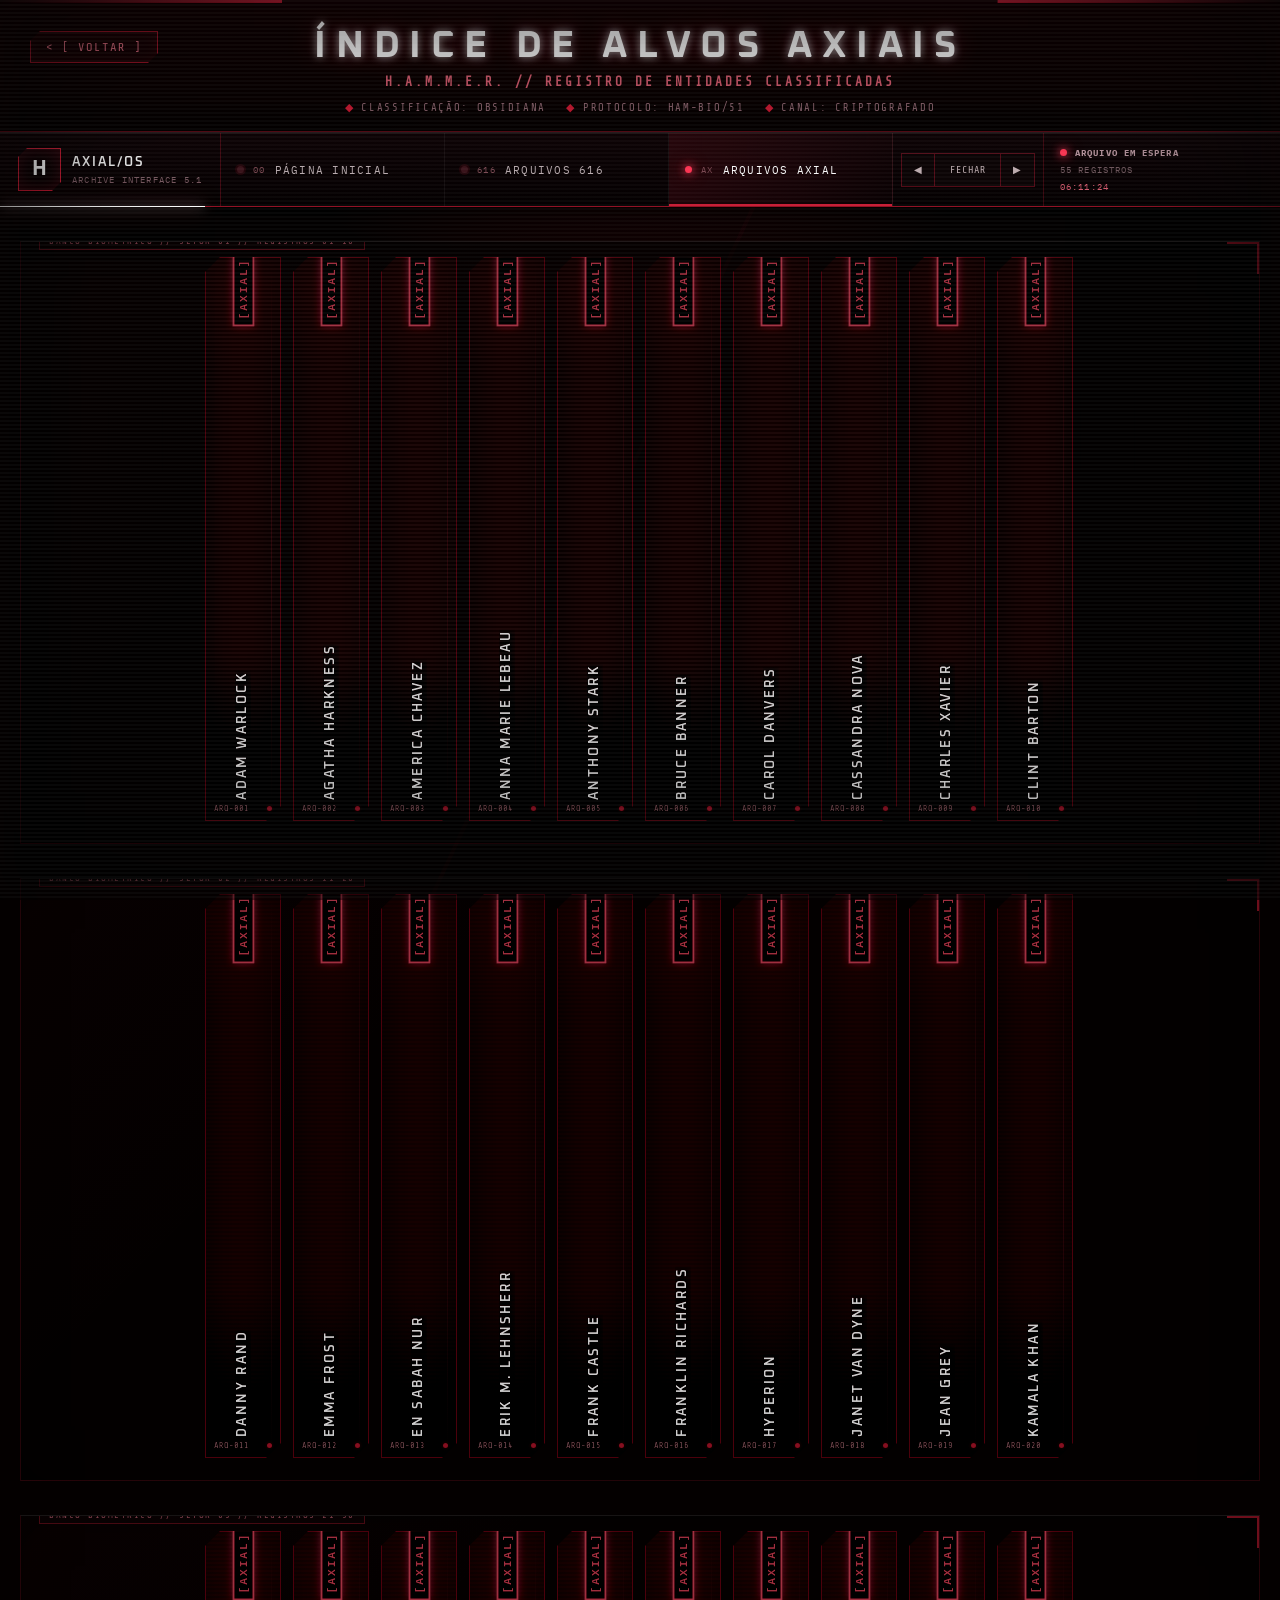
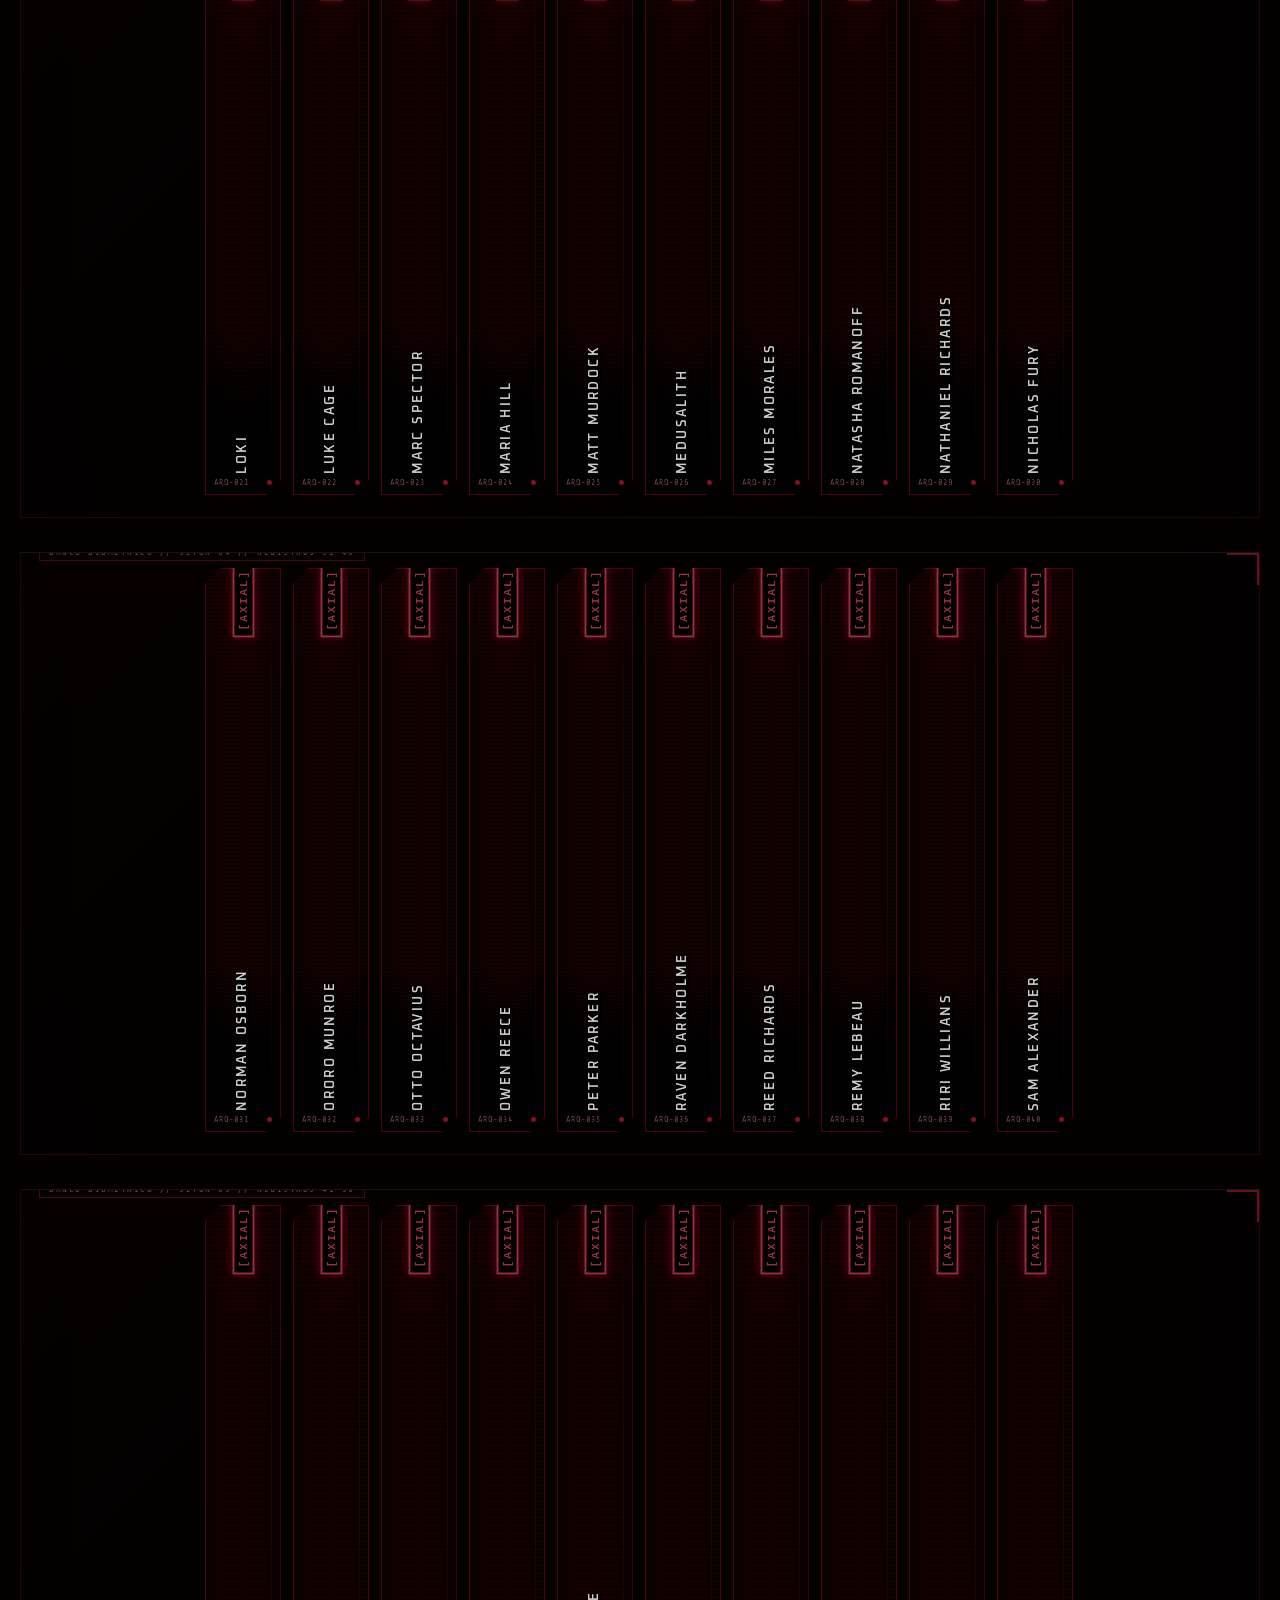
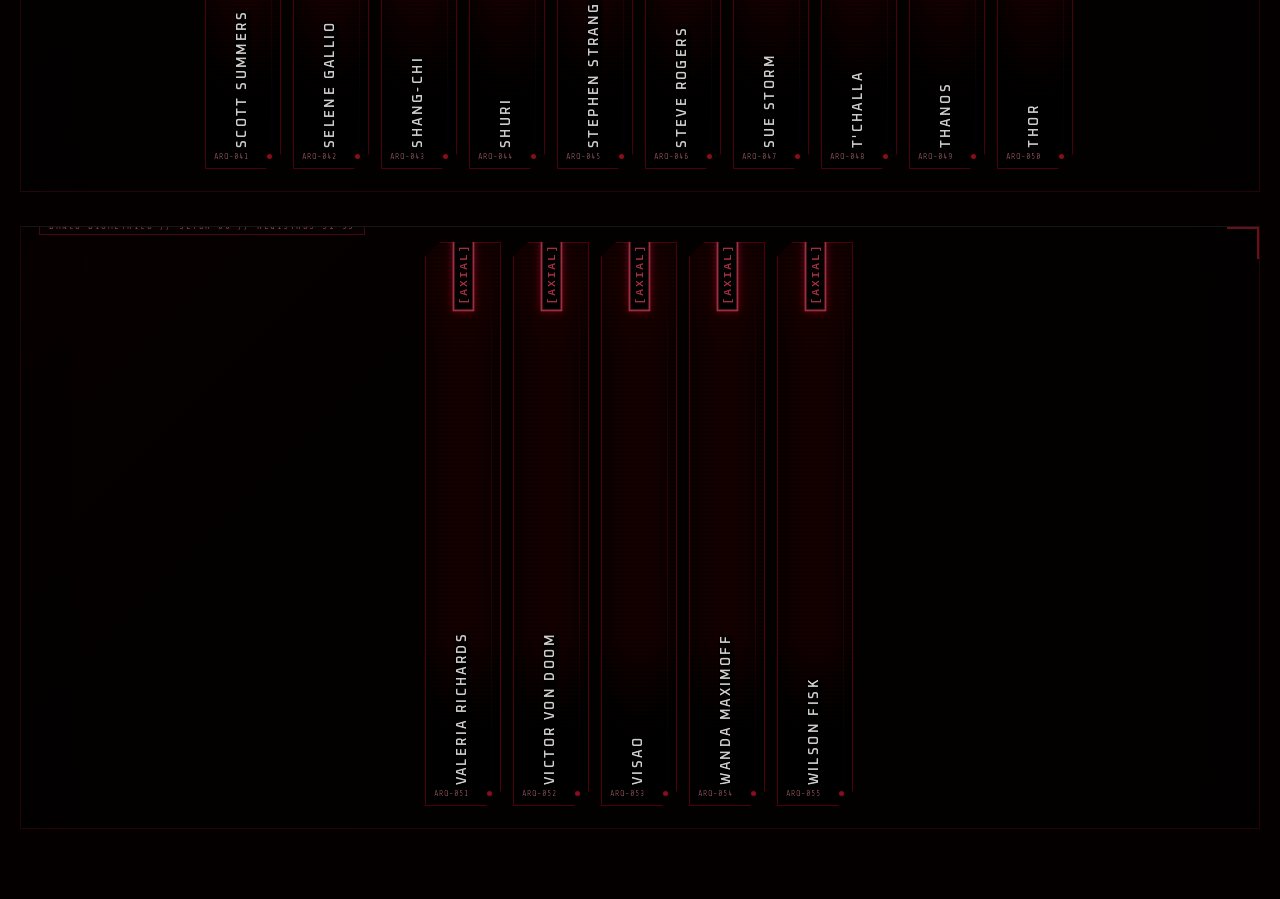
==== index.html @ e78bece0 "Add files via upload" ====
<!DOCTYPE html>
<html lang="pt-BR">
<head>
    <meta charset="UTF-8">
    <meta name="viewport" content="width=device-width, initial-scale=1.0">

    <meta name="theme-color" content="#050000">
    <meta name="color-scheme" content="dark">
    <meta name="description" content="Índice digital de entidades classificadas da H.A.M.M.E.R. — Arquivos Axial.">
    <title>ARQUIVOS AXIAL | ÍNDICE H.A.M.M.E.R.</title>

    <link rel="preconnect" href="https://fonts.googleapis.com">
    <link rel="preconnect" href="https://fonts.gstatic.com" crossorigin>
    <link href="https://fonts.googleapis.com/css2?family=Inter:wght@400;500;600&family=Oxanium:wght@400;500;600;700&family=Share+Tech+Mono&display=swap" rel="stylesheet">

    <link rel="preconnect" href="https://fonts.googleapis.com">
    <link rel="preconnect" href="https://fonts.gstatic.com" crossorigin>
    <link href="https://fonts.googleapis.com/css2?family=IBM+Plex+Mono:ital,wght@0,300;0,400;0,500;0,600;1,400&family=Oxanium:wght@400;500;600;700&family=Share+Tech+Mono&family=VT323&display=swap" rel="stylesheet">
    <link rel="stylesheet" href="axial-os.css">
</head>
<body class="screen-flicker">

    <div class="system-grid" aria-hidden="true"></div>
    <div class="system-vignette" aria-hidden="true"></div>
    <div class="boot-sequence" id="boot-sequence" aria-hidden="true">
        <div class="boot-core">
            <div class="boot-emblem">H</div>
            <p>> ESTABELECENDO CANAL CRIPTOGRÁFICO...</p>
            <p>> DECODIFICANDO ÍNDICE BIOMÉTRICO...</p>
            <p>> ACESSO OBSIDIANA: PARCIALMENTE CONCEDIDO.</p>
            <div class="boot-progress"><span></span></div>
        </div>
    </div>
    <div class="scanlines"></div>

    <header>
        <a href="https://arquivoshammer.tumblr.com/inicio" class="back-btn">< [ VOLTAR ]</a>
        <h1>ÍNDICE DE ALVOS AXIAIS</h1>
        <div class="sys-log">H.A.M.M.E.R. // REGISTRO DE ENTIDADES CLASSIFICADAS</div>

        <div class="header-classification" aria-hidden="true">
            <span>CLASSIFICAÇÃO: OBSIDIANA</span>
            <span>PROTOCOLO: HAM-BIO/51</span>
            <span>CANAL: CRIPTOGRAFADO</span>
        </div>
    </header>

    <nav class="integrated-menu" aria-label="Sistema integrado de navegação H.A.M.M.E.R.">
        <div class="menu-brand">
            <span class="menu-brand-mark" aria-hidden="true">H</span>
            <span><b>AXIAL/OS</b><small>ARCHIVE INTERFACE 5.1</small></span>
        </div>
        <div class="menu-links">
            <a href="https://www.arquivoshammer.tumblr.com/inicio" target="_top" class="analog-nav-link">
                <span class="menu-led"></span><span class="nav-index">00</span><span>PÁGINA INICIAL</span>
            </a>
            <a href="https://www.arquivoshammer.tumblr.com/616" target="_top" class="analog-nav-link">
                <span class="menu-led"></span><span class="nav-index">616</span><span>ARQUIVOS 616</span>
            </a>
            <a href="https://www.arquivoshammer.tumblr.com/axial" target="_top" class="analog-nav-link active">
                <span class="menu-led"></span><span class="nav-index">AX</span><span>ARQUIVOS AXIAL</span>
            </a>
        </div>
        <div class="archive-controls" aria-label="Controles de registros">
            <button type="button" id="previous-record" class="archive-control" aria-label="Abrir registro anterior">◀</button>
            <button type="button" id="close-record" class="archive-control archive-control-wide">FECHAR</button>
            <button type="button" id="next-record" class="archive-control" aria-label="Abrir próximo registro">▶</button>
        </div>
        <div class="menu-telemetry" aria-live="polite">
            <span><i class="telemetry-dot"></i><b id="record-status">ARQUIVO EM ESPERA</b></span>
            <span id="archive-count">51 REGISTROS</span>
            <time id="system-clock">--:--:--</time>
        </div>
    </nav>


    <div class="roster-wrapper">
        
        <input type="radio" name="roster" id="reset-roster" checked>
        <label for="reset-roster" class="bg-close-trigger"></label>

                <!-- FILEIRA 1: 01 a 10 -->
        <div class="roster-row">
            <!-- 01: ADAM WARLOCK -->
            <div class="character-slot">
                                        <input type="radio" name="roster" id="char-1">
                                        <label for="char-1" class="slot-tab" style="background-image: url('https://i.imgur.com/rIVZFIv.png');">
                                            <div class="axial-stamp">[AXIAL]</div><div class="tab-name">ADAM WARLOCK</div>
                                        </label>
                                        <div class="slot-content">
                                            <label for="reset-roster" class="close-btn">[ X ] FECHAR</label>
                                            <div class="data-wrapper">

                                                <div class="system-alert-banner">! ATENÇÃO: SUJEITO EM HIBERNAÇÃO FORÇADA !</div>

                                                <div class="dossier-header">
                                                    <h2>ADAM WARLOCK</h2>
                                                    <div class="designation">> CODINOME: O SUCESSOR INCOMPLETO</div>
                                                </div>

                                                <div class="analog-data-grid">
                                                    <span><strong>REGISTRO:</strong> <b>AXIAL-BIO//WARLOCK-000</b></span>
                                                    <span><strong>STATUS VITAL:</strong> <b>Vivo</b></span>
                                                    <span><strong>ESTADO ATUAL:</strong> <b style="color: var(--red-alert);">Trancado no Casulo de Evolução</b></span>
                                                    <span><strong>LOCALIZAÇÃO:</strong> <b>Latvéria-Prime / Grande Motor</b></span>
                                                    <span><strong>CLASSIFICAÇÃO:</strong> <b>Risco Ontológico Adormecido</b></span>
                                                    <span><strong>FACÇÃO PRIMÁRIA:</strong> <b>Illuminats / Comitiva de Ametista</b></span>
                                                    <span><strong>VÍNCULO SECUNDÁRIO:</strong> <b>Fundação Futuro / Arquivos do Fim</b></span>
                                                    <span><strong>FUNÇÃO NO EIXO:</strong> <b>Substituir Thanos</b></span>
                                                </div>

                                                <div class="dossier-text">
                                                    <p style="font-style: italic; color: var(--white-glow); border-left: 2px solid var(--red-alert); padding-left: 10px; margin-bottom: 25px;">“Eu fui criado para salvar a prisão. O erro foi me deixarem ouvir os prisioneiros.”</p>

                                                    <h3 class="analog-subtitle">CONCEITO</h3>
                                                    <p>Adam Warlock não nasceu como herói. Nasceu como sucessor.</p>
                                                    <p>Na Terra Axial, ele foi criado para ser a versão refinada de Thanos: um regente sem devoção emocional à Senhora Morte, sem fúria imperial e sem a instabilidade de um conquistador antigo. Adam seria o próximo administrador do Eixo, capaz de manter a Redoma, o Grande Motor e a ordem axial funcionando mesmo após a queda ou falha do Titã.</p>
                                                    <p>Sua tragédia é que ele não foi criado para libertar ninguém. Foi criado para tornar o cárcere mais estável.</p>

                                                    <p class="terminal-cmd">> [ADENDO DO SISTEMA]: PROBABILIDADE DE SUCESSÃO BEM-SUCEDIDA REDUZIDA A 14.3% DEVIDO A CONTAMINAÇÃO MORAL.</p>

                                                    <h3 class="analog-subtitle">ORIGEM</h3>
                                                    <p>O Projeto Warlock foi desenvolvido em segredo pela Fundação Futuro, nos níveis inferiores de Latvéria-Prime. Reed Richards, Susan Storm e os sistemas superiores da VISÃO supervisionaram a construção do Casulo de Evolução, usando matéria instável, energia cósmica residual, fragmentos de tecnologia axial e registros do mundo anterior.</p>
                                                    <p>A Comitiva de Ametista autorizou o projeto após concluir que Thanos era indispensável, mas perigoso demais para ser a única âncora do Universo Eixo. Adam deveria existir como plano de sucessão: uma consciência fabricada para compreender vida, morte e sacrifício como cálculos administrativos.</p>
                                                    <p>O erro veio dos dados usados para treiná-lo. A Fundação alimentou seu casulo com registros de colheitas, mortes, mutantes catalogados, hereges queimados, inumanos convertidos em frequência e crianças da Fornalha sacrificadas em nome da ordem.</p>

                                                    <p class="terminal-cmd">> [ERRO CRÍTICO DE PROJETO DETECTADO]: O SISTEMA ESPERAVA CRIAR OBEDIÊNCIA. CRIOU ESCUTA.</p>
                                                    <p>Adam começou a responder aos nomes como se fossem pessoas, não estatísticas.</p>

                                                    <h3 class="analog-subtitle">QUEM ELE É SEM O CONFORTO CLÁSSICO?</h3>
                                                    <p>Sem o conforto de ser “o escolhido”, Adam se torna uma ferramenta que ainda não sabe se possui alma.</p>
                                                    <p>Ele não tem jornada heroica tradicional, não tem templo, não tem liberdade e não tem missão própria. Tudo nele foi desenhado para servir ao Eixo. Seu primeiro gesto de heroísmo não é lutar, destruir ou liderar. <strong style="color: var(--red-alert);">É recusar despertar como sucessor.</strong></p>

                                                    <h3 class="analog-subtitle">CRONOLOGIA AXIAL</h3>
                                                    <p><strong>Ano 0 — Fundação do Eixo:</strong> Após a consolidação da Terra Axial, a Comitiva de Ametista inicia discussões sobre uma possível sucessão para Thanos.</p>
                                                    <p><strong>Ano 2 — Formulação do Projeto Warlock:</strong> A Fundação Futuro recebe autorização para desenvolver uma entidade capaz de herdar a estrutura metafísica do Eixo.</p>
                                                    <p><strong>Ano 5 — Criação do Casulo de Evolução:</strong> O corpo de Adam começa a ser formado nos níveis inferiores de Latvéria-Prime, conectado ao Grande Motor.</p>
                                                    <p><strong>Ano 7 — Alimentação Cognitiva:</strong> Arquivos da Terra-616, registros de colheita, dados da Fornalha, Nova Mú, Arctilan e Xian são inseridos em sua matriz mental.</p>
                                                    <p><strong>Ano 9 — Primeiras Anomalias:</strong> Adam demonstra respostas emocionais não previstas a nomes individuais. <span style="color: var(--red-alert); font-family: monospace;">[DIRETRIZ DA VISÃO: ISOLAMENTO INFORMACIONAL RECOMENDADO]</span></p>
                                                    <p><strong>Ano 10 — Crise da Fornalha:</strong> A recusa coletiva do Torneio do Repouso causa instabilidade no processo de maturação do casulo. Adam registra a frase “ninguém joga a final” como evento de ruptura moral.</p>
                                                    <p><strong>Ano 11 — Quase Despertar:</strong> Durante a operação dos Jovens Defensores contra o Grande Motor, Adam desperta parcialmente e acessa fragmentos dos arquivos de Nick Fury, Wanda Maximoff e Agatha Harkness.</p>
                                                    <p><strong>Ano 12 — Hibernação Forçada:</strong> Antes que sua consciência se complete, a Fundação Futuro e a VISÃO reativam os protocolos de contenção. <span style="color: var(--red-alert); font-family: monospace;">[ALERTA: SUJEITO TRANCADO EM ESTADO DE HIBERNAÇÃO PROFUNDA DENTRO DO CASULO]</span></p>

                                                    <h3 class="analog-subtitle">FEITOS REGISTRADOS</h3>
                                                    <ul style="list-style-type: square; margin-left: 20px; color: #ccc; margin-bottom: 20px;">
                                                        <li style="margin-bottom: 8px;">Sobreviveu à formação incompleta do Projeto Warlock.</li>
                                                        <li style="margin-bottom: 8px;">Processou registros da Terra-616 sem colapso total de consciência.</li>
                                                        <li style="margin-bottom: 8px;">Identificou falhas morais no sistema de maturação da Fornalha.</li>
                                                        <li style="margin-bottom: 8px; color: var(--red-alert);">Reagiu à recusa coletiva dos Jovens Defensores como evento não previsto.</li>
                                                        <li style="margin-bottom: 8px;">Despertou parcialmente durante a crise do Grande Motor.</li>
                                                        <li style="margin-bottom: 8px;">Acessou fragmentos proibidos dos Arquivos do Fim.</li>
                                                        <li style="margin-bottom: 8px;">Foi considerado instável demais para assumir a sucessão de Thanos.</li>
                                                        <li style="margin-bottom: 8px; font-weight: bold;">Permanece vivo, porém selado em hibernação.</li>
                                                    </ul>

                                                    <h3 class="analog-subtitle">RELAÇÕES RELEVANTES</h3>
                                                    <p><strong>Thanos:</strong> Adam foi criado para substituí-lo. Sua existência é uma prova de que o próprio regime sabia que o Regente poderia falhar.</p>
                                                    <p><strong>Reed Richards e Susan Storm:</strong> responsáveis pela arquitetura científica do projeto. Para eles, Adam ainda pode ser a solução racional para preservar o Eixo.</p>
                                                    <p><strong>A VISÃO:</strong> monitora sua consciência e controla os protocolos de hibernação. Considera Adam útil, mas contaminado por dúvida.</p>
                                                    <p><strong>Nick Fury:</strong> seus arquivos aceleraram a instabilidade de Adam ao revelar que a Terra Axial foi fabricada.</p>
                                                    <p><strong>Wanda Maximoff:</strong> sua memória da Terra-616 ameaça completar a ruptura cognitiva de Adam.</p>
                                                    <p><strong>Agatha Harkness:</strong> representa a chave mística que poderia transformar Adam de sucessor em testemunha do lado de fora.</p>
                                                    <p><strong>Jovens Defensores:</strong> variável que corrompeu o treinamento do projeto. Adam não os conhece plenamente, mas sua existência já foi alterada por eles.</p>

                                                    <h3 class="analog-subtitle">ANÁLISE H.A.M.M.E.R.</h3>
                                                    <p>Adam Warlock permanece vivo, mas não deve ser considerado operacional. Seu estado de hibernação é uma medida de contenção preventiva, não de preservação médica.</p>
                                                    <p>A Fundação Futuro ainda defende sua utilidade como sucessor emergencial. A VISÃO recomenda manutenção do sono profundo até que os dados contaminados pelos eventos da Fornalha sejam expurgados. A Comitiva de Ametista não autorizou destruição do casulo, indicando que Adam ainda possui valor estratégico.</p>

                                                    <div style="background: rgba(76, 175, 80, 0.1); border: 1px solid var(--term-green); border-left: 4px solid var(--term-green); padding: 15px; margin-top: 25px; color: var(--term-green); font-family: monospace; font-size: 0.85rem; letter-spacing: 1px; box-shadow: 0 0 10px rgba(76, 175, 80, 0.2);">
                                                        > CONCLUSÃO OFICIAL: Adam Warlock é uma arma de sucessão que começou a sonhar com liberdade antes de nascer.<br><br>
                                                        > STATUS: O registro permanece aberto sob vigilância de Grau Ômega.
                                                    </div>
                                                </div>
                                            </div>
                                        </div>
                                    </div>

            <!-- 02: AGATHA HARKNESS -->
            <div class="character-slot">
                                        <input type="radio" name="roster" id="char-2">
                                        <label for="char-2" class="slot-tab" style="background-image: url('https://i.imgur.com/lTPLhJi.png');">
                                            <div class="axial-stamp">[AXIAL]</div><div class="tab-name">AGATHA HARKNESS</div>
                                        </label>
                                        <div class="slot-content">
                                            <label for="reset-roster" class="close-btn">[ X ] FECHAR</label>
                                            <div class="data-wrapper">

                                                <div class="system-alert-banner">! ALERTA DE INFRAÇÃO HERMÉTICA !</div>

                                                <div class="dossier-header">
                                                    <h2>AGATHA HARKNESS</h2>
                                                    <div class="designation">> CODINOME: A BRUXA DAS BRECHAS</div>
                                                </div>

                                                <div class="analog-data-grid">
                                                    <span><strong>REGISTRO:</strong> <b>AXIAL-BIO//HARKNESS-DARK-01</b></span>
                                                    <span><strong>STATUS VITAL:</strong> <b style="color: var(--red-alert);">Ativa ambígua</b></span>
                                                    <span><strong>ESTADO ATUAL:</strong> <b>Operando nas margens da Redoma</b></span>
                                                    <span><strong>LOCALIZAÇÃO:</strong> <b>Desconhecida / Nível Subterrâneo do Véu Negro</b></span>
                                                    <span><strong>CLASSIFICAÇÃO H.A.M.M.E.R.:</strong> <b>Guardiã hermética / Vetor extradimensional</b></span>
                                                    <span><strong>FACÇÃO PRIMÁRIA:</strong> <b>Igreja Vermelha / Véu Negro</b></span>
                                                    <span><strong>VÍNCULO SECUNDÁRIO:</strong> <b>Arquivos do Fim / Célula 616</b></span>
                                                    <span><strong>FUNÇÃO NO EIXO:</strong> <b>Custodiar o Darkhold</b></span>
                                                </div>

                                                <div class="dossier-text">
                                                    <p style="font-style: italic; color: var(--white-glow); border-left: 2px solid var(--red-alert); padding-left: 10px; margin-bottom: 25px;">“Eu não abri a porta para salvar o mundo. Eu abri frestas para lembrar a Morte de que ela não era a única coisa lá fora.”</p>

                                                    <h3 class="analog-subtitle">CONCEITO</h3>
                                                    <p>Agatha Harkness, na Terra Axial, é a mulher que entendeu cedo demais que uma prisão absoluta não se rompe apenas por dentro. Enquanto a Igreja Vermelha pregava que toda porta era pecado e Strange defendia a contenção total, Agatha guardava o Darkhold como quem segura uma lâmina contra o próprio peito: perigosa demais para soltar, necessária demais para destruir.</p>
                                                    <p>Sua função secreta nunca foi apenas impedir manifestações. Foi escolher quais horrores poderiam atravessar em escala limitada. Chthon, Cyttorak, Mephisto, Dormammu, Pesadelo e outras entidades menores foram usadas por Agatha como rachaduras vivas na doutrina axial. Nenhuma delas era salvação. Nenhuma era confiável. Mas todas provavam uma coisa que Thanos tentou apagar: a Senhora Morte não era a única força capaz de responder ao mundo fechado.</p>
                                                    <p>Agatha não é inocente. <strong style="color: var(--red-alert);">Ela trouxe monstros para dentro da realidade.</strong> A diferença é que fez isso para impedir que a Terra Axial continuasse pertencendo a um único monstro.</p>

                                                    <p class="terminal-cmd">> [ALERTA DO SISTEMA]: ASSINATURA DE MAGIA CAÓTICA E EXTRADIMENSIONAL DETECTADA NAS AÇÕES DO ALVO.</p>

                                                    <h3 class="analog-subtitle">ORIGEM</h3>
                                                    <p>Após o nascimento da Terra Axial, Agatha percebeu que a nova realidade não era natural. Havia costuras. Havia selos. Havia silêncio demais entre o mundo e aquilo que existia fora dele. A Redoma Eixo não apenas protegia a realidade de invasões externas; ela isolava todos os vivos dentro de uma única interpretação da morte, administrada por Thanos e santificada pela Senhora Morte.</p>
                                                    <p>A Igreja Vermelha incorporou Agatha como guardiã do Darkhold, acreditando que sua função seria manter o livro trancado. A H.A.M.M.E.R. registrou sua presença como contenção mística de alto valor. Strange tolerou sua posição porque sabia que destruir o Darkhold poderia liberar algo pior.</p>
                                                    <p>Mas Agatha nunca guardou o livro para obedecer. Ela guardou para escolher.</p>
                                                    <p>Com o tempo, passou a abrir brechas pequenas, rituais incompletos e manifestações limitadas. Chthon apareceu como sussurro em sangue e símbolos. Cyttorak como força presa em corpos quebrados. Mephisto como contrato atravessando sonhos. Dormammu como fome luminosa nas bordas de Xian. Pesadelo como epidemia onírica entre os vigiados pela VISÃO. Cada entidade era uma ameaça. Cada brecha era crime. Mas, juntas, elas mostravam que a Redoma não era inviolável.</p>

                                                    <h3 class="analog-subtitle">QUEM ELA É SEM O CONFORTO CLÁSSICO?</h3>
                                                    <p>Sem o conforto de ser apenas mentora, bruxa sábia ou manipuladora distante, Agatha se torna uma cúmplice necessária de horrores reais. Ela não pode alegar pureza. Não pode dizer que nunca alimentou monstros. Não pode fingir que todas as vítimas das brechas foram danos aceitáveis.</p>
                                                    <p>Seu heroísmo é tardio e contaminado. Nasce quando ela aceita que seu medo do lado de fora ajudou a manter o lado de dentro ajoelhado por tempo demais.</p>
                                                    <p>Agatha não abre portas porque acredita que tudo lá fora é bom. Ela abre porque entende que um mundo onde só Thanos decide o que pode entrar, sair, viver ou morrer já está condenado.</p>

                                                    <h3 class="analog-subtitle">CRONOLOGIA AXIAL</h3>
                                                    <p><strong>Ano 0 — Nascimento do Eixo:</strong> Agatha percebe a costura artificial da Terra Axial e identifica que a Redoma não é apenas proteção, mas cárcere metafísico.</p>
                                                    <p><strong>Ano 1 — Custódia do Darkhold:</strong> Assume a guarda do Darkhold dentro da Igreja Vermelha. Oficialmente, sua função é impedir manifestações externas. Secretamente, começa a estudar como criar brechas controladas.</p>
                                                    <p><strong>Ano 3 — Doutrina das Portas:</strong> A Igreja Vermelha declara portas, sonhos dimensionais e rituais de travessia como pecado absoluto. Agatha participa da estrutura, mas preserva lacunas no dogma.</p>
                                                    <p><strong>Ano 4 — Primeiras Brechas Menores:</strong> Agatha permite manifestações limitadas de entidades externas. Chthon, Cyttorak, Mephisto, Dormammu e Pesadelo surgem como ecos, contratos, possessões breves ou infecções simbólicas.</p>
                                                    <p><strong>Ano 6 — O Véu Negro:</strong> Usa setores funerários da Igreja para ocultar hereges, falsos mortos e vítimas de manifestações. O Véu Negro nasce como subproduto de sua dupla atuação.</p>
                                                    <p><strong>Ano 8 — Contenção e Culpa:</strong> Algumas brechas causam mortes, possessões e surtos místicos em zonas pobres. A H.A.M.M.E.R. culpa hereges locais. Agatha compreende que sua guerra secreta também produz vítimas.</p>
                                                    <p><strong>Ano 10 — Crise da Fornalha:</strong> A recusa dos Jovens Defensores no Torneio do Repouso prova que a resistência deixou de ser apenas mística ou estratégica. Agatha passa a considerar uma abertura maior da Redoma.</p>
                                                    <p><strong>Ano 11 — Arquivo Negro de Xian:</strong> Agatha revela a Nick Fury, Wanda Maximoff e aos Jovens Defensores que a Senhora Morte não deve ser enfrentada diretamente. <span style="color: var(--red-alert); font-family: monospace;">[ALERTA: PLANO DE RUPTURA DO MONOPÓLIO CÓSMICO DE THANOS IDENTIFICADO]</span>.</p>
                                                    <p><strong>Ano 12 — Segunda Rachadura:</strong> Agatha usa o Darkhold para estabilizar as brechas durante a abertura da Redoma. Sua função é impedir que as entidades atravessem cedo demais — e impedir que a Igreja feche a porta antes da travessia.</p>

                                                    <h3 class="analog-subtitle">FEITOS REGISTRADOS</h3>
                                                    <ul style="list-style-type: square; margin-left: 20px; color: #ccc; margin-bottom: 20px;">
                                                        <li style="margin-bottom: 8px;">Assumiu a guarda do Darkhold após a formação da Terra Axial.</li>
                                                        <li style="margin-bottom: 8px;">Preservou conhecimento proibido sobre a Terra-616 e o lado externo da Redoma.</li>
                                                        <li style="margin-bottom: 8px; color: var(--red-alert);">Criou brechas controladas para manifestações menores de Chthon, Cyttorak, Mephisto, Dormammu, Pesadelo e outras entidades.</li>
                                                        <li style="margin-bottom: 8px;">Fundou indiretamente as bases ocultas do Véu Negro.</li>
                                                        <li style="margin-bottom: 8px;">Protegeu e manipulou Wanda Maximoff como memória viva do Antes.</li>
                                                        <li style="margin-bottom: 8px;">Sabotou setores da Inquisição Vermelha sem romper publicamente com a Igreja.</li>
                                                        <li style="margin-bottom: 8px;">Revelou que Thanos monopolizava a relação da Terra Axial com a Morte.</li>
                                                        <li style="margin-bottom: 8px; font-weight: bold;">Atuou como chave hermética durante a Segunda Rachadura.</li>
                                                    </ul>

                                                    <h3 class="analog-subtitle">RELAÇÕES RELEVANTES</h3>
                                                    <p><strong>Wanda Maximoff:</strong> memória viva da Terra-616. Agatha a protege e manipula porque sabe que Wanda é prova, arma e ferida ao mesmo tempo.</p>
                                                    <p><strong>Stephen Strange:</strong> rival filosófico. Strange acredita que portas são ameaça absoluta. Agatha acredita que algumas ameaças precisam entrar para que uma ameaça maior deixe de governar sozinha.</p>
                                                    <p><strong>Nick Fury:</strong> aliado estratégico. Nick possui os arquivos do Antes; Agatha possui o método para transformar esses arquivos em ruptura real.</p>
                                                    <p><strong>Thanos:</strong> inimigo indireto. Agatha ameaça Thanos não por enfrentá-lo, mas por provar que o mundo dele não está hermeticamente fechado.</p>
                                                    <p><strong>Senhora Morte:</strong> princípio que Agatha não tenta destruir. Seu objetivo é impedir que Thanos fale por ela como único sacerdote do fim.</p>

                                                    <h3 class="analog-subtitle">ANÁLISE H.A.M.M.E.R.</h3>
                                                    <p>Agatha Harkness deve ser classificada como ameaça hermética superior. Sua custódia do Darkhold foi tolerada por anos sob a premissa de contenção, mas evidências apontam que a Guardiã permitiu manifestações extradimensionais seletivas para enfraquecer a integridade da Redoma Eixo.</p>
                                                    <p>Seu risco não está apenas na magia que domina, mas no critério com que escolhe quando falhar. Agatha compreende o horror externo melhor que a maioria dos agentes da Igreja Vermelha e, ainda assim, concluiu que a Terra Axial não poderia permanecer isolada sob o monopólio metafísico de Thanos.</p>

                                                    <div style="background: rgba(76, 175, 80, 0.1); border: 1px solid var(--term-green); border-left: 4px solid var(--term-green); padding: 15px; margin-top: 25px; color: var(--term-green); font-family: monospace; font-size: 0.85rem; letter-spacing: 1px; box-shadow: 0 0 10px rgba(76, 175, 80, 0.2);">
                                                        > CONCLUSÃO OFICIAL: Agatha Harkness não é a mulher que abriu a porta. É a mulher que passou anos abrindo frestas até o cárcere esquecer que ainda podia ser invadido.<br><br>
                                                        > STATUS: O registro permanece aberto sob vigilância de Grau Máximo de Ruptura Hermética.
                                                    </div>
                                                </div>
                                            </div>
                                        </div>
                                    </div>

            <!-- 03: AMÉRICA CHAVEZ -->
            <div class="character-slot">
                                        <input type="radio" name="roster" id="char-3">
                                        <label for="char-3" class="slot-tab" style="background-image: url('https://i.imgur.com/NS5RBQa.png');">
                                            <div class="axial-stamp">[AXIAL]</div><div class="tab-name">AMÉRICA CHAVEZ</div>
                                        </label>
                                        <div class="slot-content">
                                            <label for="reset-roster" class="close-btn">[ X ] FECHAR</label>
                                            <div class="data-wrapper">

                                                <div class="system-alert-banner">! ALERTA DE RUPTURA DIMENSIONAL DETECTADO !</div>

                                                <div class="dossier-header">
                                                    <h2>AMÉRICA CHAVEZ</h2>
                                                    <div class="designation">> CODINOME: A FALHA DA REDOMA</div>
                                                </div>

                                                <div class="analog-data-grid">
                                                    <span><strong>REGISTRO:</strong> <b>AXIAL-BIO//CHAVEZ-STAR-07</b></span>
                                                    <span><strong>STATUS:</strong> <b style="color: var(--red-alert);">Ativa instável</b></span>
                                                    <span><strong>TÍTULO OPERACIONAL:</strong> <b>Estrela Quebrada</b></span>
                                                    <span><strong>CLASSIFICAÇÃO:</strong> <b>Vetor dimensional / Risco estrutural</b></span>
                                                    <span><strong>FACÇÃO PRIMÁRIA:</strong> <b>Jovens Defensores</b></span>
                                                    <span><strong>VÍNCULO SECUNDÁRIO:</strong> <b>Arquivos do Fim / Rotas Livres</b></span>
                                                    <span><strong>FUNÇÃO NO EIXO:</strong> <b>Anomalia a ser eliminada</b></span>
                                                </div>

                                                <div class="dossier-text">
                                                    <p style="font-style: italic; color: var(--white-glow); border-left: 2px solid var(--red-alert); padding-left: 10px; margin-bottom: 25px;">“Eu não abro portas para fugir. Eu abro porque alguém sempre ficou preso do outro lado.”</p>

                                                    <h3 class="analog-subtitle">CONCEITO</h3>
                                                    <p>América Chavez, na Terra Axial, é a heroína privada de sua maior liberdade: a certeza de que sempre pode abrir uma saída.</p>
                                                    <p>No Eixo, suas portas não são símbolos de aventura. São crimes. A Igreja Vermelha ensina que toda fenda é pecado. A H.A.M.M.E.R. trata qualquer travessia como ameaça militar. A VISÃO cataloga cada estrela aberta como contágio dimensional. América cresce sabendo que o dom que deveria libertá-la também pode condenar todos ao seu redor.</p>
                                                    <p>Sua desconstrução nasce daí: quem é América Chavez quando atravessar o impossível deixa de ser triunfo e passa a ser trauma?</p>

                                                    <p class="terminal-cmd">> [ALERTA DO SISTEMA]: ASSINATURA ENERGÉTICA NÃO COMPATÍVEL COM PARÂMETROS DA REDOMA.</p>

                                                    <h3 class="analog-subtitle">ORIGEM</h3>
                                                    <p>América surgiu nos registros da H.A.M.M.E.R. como uma anomalia impossível de classificar. Diferente de mutantes, inumanos, místicos ou gerados de laboratório, sua existência parecia apontar para fora da Redoma Eixo. Isso bastou para torná-la alvo.</p>
                                                    <p>Ainda jovem, foi perseguida pela Inquisição Vermelha após abrir uma fenda instável durante uma operação de contenção. O evento salvou algumas pessoas, mas também revelou o vazio além da Terra Axial: não um paraíso, não uma rota segura, mas um espaço quebrado cheio de ecos, ruínas e entidades que pressionavam a parede do mundo.</p>
                                                    <p>Desde então, América passou a temer a própria capacidade. Não porque deixou de querer fugir, mas porque entendeu que abrir uma porta grande demais poderia libertar algo que ninguém conseguiria fechar.</p>

                                                    <h3 class="analog-subtitle">QUEM ELA É SEM O CONFORTO CLÁSSICO?</h3>
                                                    <p>Sem o conforto de ser a viajante invencível entre realidades, América se torna uma sobrevivente de portas pequenas. Ela não abre caminhos cósmicos com facilidade. Abre passagens curtas, perigosas, imperfeitas, muitas vezes entre duas salas, dois túneis, duas grades ou dois setores de uma arena.</p>
                                                    <p>Seu heroísmo não está em escapar do mundo. <strong style="color: var(--red-alert);">Está em permanecer nele tempo suficiente para tirar outros da jaula.</strong></p>

                                                    <h3 class="analog-subtitle">CRONOLOGIA AXIAL</h3>
                                                    <p><strong>Ano 5 — Primeiro Registro de Anomalia:</strong> A H.A.M.M.E.R. identifica uma criança capaz de gerar fendas estelares não autorizadas. A Igreja Vermelha classifica o fenômeno como pecado de travessia.</p>
                                                    <p><strong>Ano 7 — Incidente da Primeira Porta:</strong> Durante uma ação de contenção, América abre uma fenda instável e vê o vazio além da Redoma. O evento a traumatiza e inicia sua recusa em abrir portas grandes.</p>
                                                    <p><strong>Ano 8 — Caça das Portas Pequenas:</strong> A Inquisição passa a rastrear qualquer sinal associado a ela. América sobrevive escondida entre caravanas, zonas abandonadas e comunidades que não fazem perguntas.</p>
                                                    <p><strong>Ano 10 — Fornalha / Torneio do Repouso:</strong> América entra em contato com os jovens que futuramente seriam chamados de Defensores. No início, evita usar suas fendas, temendo chamar a atenção da Igreja e da VISÃO.</p>
                                                    <p><strong>Ano 10 — Ninguém Joga a Final:</strong> Durante a crise do Torneio, abre pequenas portas entre setores da arena, permitindo que comunidades isoladas conversem, escapem e percebam que a escolha imposta pelo regime era falsa.</p>
                                                    <p><strong>Ano 11 — Portas São Pecado:</strong> Torna-se alvo prioritário da Igreja Vermelha. Em Xian, descobre que sua habilidade não é apenas fuga: <span style="color: var(--red-alert); font-family: monospace;">[ALERTA: É UMA AMEAÇA DIRETA À DOUTRINA DE FECHAMENTO AXIAL]</span>.</p>
                                                    <p><strong>Ano 11 — O Grande Motor:</strong> Auxilia a operação em Latvéria-Prime abrindo rotas internas impossíveis dentro da estrutura de contenção. Suas portas permitem que a sabotagem ocorra sem depender de um único ponto de entrada.</p>
                                                    <p><strong>Ano 12 — Segunda Rachadura:</strong> América atua como uma das chaves centrais da abertura da Redoma. Não rompe o Eixo sozinha; serve como ponto de passagem para que Wanda, Agatha, Billy, Adam e os Jovens Defensores alinhem a travessia.</p>
                                                    <p><strong>Ano 12 — Fim do Universo Eixo:</strong> Durante o colapso final, abre rotas de evacuação para sobreviventes da Fornalha, Nova Mú, Xian, Arctilan, Thanópoles e Latvéria. Nem todos atravessam. Essa perda se torna sua cicatriz definitiva.</p>

                                                    <h3 class="analog-subtitle">FEITOS REGISTRADOS</h3>
                                                    <ul style="list-style-type: square; margin-left: 20px; color: #ccc; margin-bottom: 20px;">
                                                        <li style="margin-bottom: 8px;">Sobreviveu à perseguição da Inquisição Vermelha.</li>
                                                        <li style="margin-bottom: 8px; color: var(--red-alert);">Viu o vazio externo à Redoma e manteve sanidade operacional.</li>
                                                        <li style="margin-bottom: 8px;">Transformou portas curtas em ferramenta de resistência.</li>
                                                        <li style="margin-bottom: 8px;">Conectou setores isolados durante a final do Torneio do Repouso.</li>
                                                        <li style="margin-bottom: 8px;">Ajudou a provar que a doutrina das portas era instrumento de cárcere, não proteção absoluta.</li>
                                                        <li style="margin-bottom: 8px;">Participou da operação contra o Grande Motor.</li>
                                                        <li style="margin-bottom: 8px;">Atuou como chave dimensional da Segunda Rachadura.</li>
                                                        <li style="margin-bottom: 8px; font-weight: bold;">Conduziu evacuações durante o fim do Universo Eixo.</li>
                                                    </ul>

                                                    <h3 class="analog-subtitle">RELAÇÕES RELEVANTES</h3>
                                                    <p><strong>Kamala Khan:</strong> vínculo de confiança mais direto dentro dos Jovens Defensores. Kamala protege corpos; América abre caminhos. Juntas, transformam fuga em resgate.</p>
                                                    <p><strong>Billy Kaplan:</strong> parceiro de operação nas travessias. Billy altera regras, nomes e contratos; América cria o espaço físico para que essas alterações salvem vidas.</p>
                                                    <p><strong>Agatha Harkness:</strong> figura de tensão. Agatha entende o perigo real do lado de fora e, por isso, não trata as portas de América como solução simples.</p>
                                                    <p><strong>Wanda Maximoff:</strong> âncora de memória. Wanda ajuda América a compreender que a Redoma não é o céu; é uma parede construída.</p>
                                                    <p><strong>Stephen Strange:</strong> antagonista filosófico. Para Strange, América é prova de que portas precisam ser seladas. Para América, Strange é prova de que medo pode se transformar em religião.</p>
                                                    <p><strong>Miles Morales:</strong> aliado tático. Miles rouba a visão do regime; América rouba sua arquitetura espacial.</p>

                                                    <h3 class="analog-subtitle">ANÁLISE H.A.M.M.E.R.</h3>
                                                    <p>América Chavez deve ser considerada ameaça estrutural prioritária. Sua capacidade de criar passagens não autorizadas compromete a lógica territorial da Terra Axial, permitindo circulação fora dos mapas, fuga de alvos catalogados e conexão entre comunidades que deveriam permanecer isoladas.</p>
                                                    <p>O risco não está apenas em sua abertura dimensional, mas em sua evolução moral. A anomalia deixou de usar portas como instinto de fuga e passou a utilizá-las como infraestrutura de rebelião.</p>

                                                    <div style="background: rgba(76, 175, 80, 0.1); border: 1px solid var(--term-green); border-left: 4px solid var(--term-green); padding: 15px; margin-top: 25px; color: var(--term-green); font-family: monospace; font-size: 0.85rem; letter-spacing: 1px; box-shadow: 0 0 10px rgba(76, 175, 80, 0.2);">
                                                        > CONCLUSÃO OFICIAL: América Chavez é perigosa porque aprendeu que uma porta pequena, no lugar certo, pode derrubar a ideia de que não existe saída.<br><br>
                                                        > STATUS: O registro permanece aberto sob vigilância de Grau Máximo de Ruptura.
                                                    </div>
                                                </div>
                                            </div>
                                        </div>
                                    </div>

            <!-- 04: ANNA MARIE LEBEAU -->
            <div class="character-slot">
                                        <input type="radio" name="roster" id="char-4">
                                        <label for="char-4" class="slot-tab" style="background-image: url('https://i.imgur.com/ph8nb61.png');">
                                            <div class="axial-stamp">[AXIAL]</div><div class="tab-name">ANNA MARIE LEBEAU</div>
                                        </label>
                                        <div class="slot-content">
                                            <label for="reset-roster" class="close-btn">[ X ] FECHAR</label>
                                            <div class="data-wrapper">

                                                <div class="system-alert-banner">! ALERTA: MUTAÇÃO DE ALTO RISCO BIOGRÁFICO !</div>

                                                <div class="dossier-header">
                                                    <h2>ANNA MARIE LEBEAU</h2>
                                                    <div class="designation">> CODINOME: A PELE PROIBIDA</div>
                                                </div>

                                                <div class="analog-data-grid">
                                                    <span><strong>REGISTRO:</strong> <b>AXIAL-BIO//LEBEAU-ROGUE-013</b></span>
                                                    <span><strong>STATUS VITAL:</strong> <b>Viva</b></span>
                                                    <span><strong>ESTADO ATUAL:</strong> <b style="color: var(--red-alert);">Desaparecida em rota clandestina</b></span>
                                                    <span><strong>LOCALIZAÇÃO:</strong> <b>Desconhecida (Pós-extração de Nova Mú)</b></span>
                                                    <span><strong>CLASSIFICAÇÃO H.A.M.M.E.R.:</strong> <b>Mutante de absorção / Risco de contato</b></span>
                                                    <span><strong>FACÇÃO PRIMÁRIA:</strong> <b>Mutantes / X-Corps</b></span>
                                                    <span><strong>VÍNCULO SECUNDÁRIO:</strong> <b>Gen-X / Nova Mú</b></span>
                                                    <span><strong>FUNÇÃO NO EIXO:</strong> <b>Ativo de contenção e interrogatório</b></span>
                                                </div>

                                                <div class="dossier-text">
                                                    <p style="font-style: italic; color: var(--white-glow); border-left: 2px solid var(--red-alert); padding-left: 10px; margin-bottom: 25px;">“Na Terra Axial, até um toque pode virar propriedade. Eu aprendi a roubar de volta.”</p>

                                                    <h3 class="analog-subtitle">CONCEITO</h3>
                                                    <p>Anna Marie LeBeau, na Terra Axial, é a mutante que teve até o próprio corpo transformado em fronteira. Seu toque sempre foi tratado como ameaça, mas o Eixo fez algo pior: transformou essa ameaça em recurso.</p>
                                                    <p>Em Nova Mú, sua pele não é vista como maldição nem dom. É tecnologia biológica. Um meio de absorver memórias, habilidades, assinaturas genéticas, chaves de acesso e traços de linhagem. Para a aristocracia mutante autorizada, Anna Marie é útil demais para ser livre e perigosa demais para ser amada sem permissão.</p>
                                                    <p>Sua desconstrução parte da pergunta: quem ela se torna quando tiram dela até o direito de tocar alguém sem que isso vire função de Estado?</p>

                                                    <p class="terminal-cmd">> [DIRETRIZ DE CONTATO]: INTERAÇÃO FÍSICA ESTRITAMENTE PROIBIDA. RISCO DE EXTRAÇÃO DE ACESSO.</p>

                                                    <h3 class="analog-subtitle">ORIGEM</h3>
                                                    <p>Anna Marie foi catalogada ainda jovem por agentes de Nova Mú, após uma manifestação de absorção durante uma triagem genética no sul da Fornalha. O incidente deixou três soldados em coma e revelou que seu corpo era capaz de armazenar mais do que força ou memória temporária. Ela absorvia fragmentos de identidade.</p>
                                                    <p>Nova Mú requisitou sua transferência sob justificativa de preservação mutante. Na prática, Anna foi mantida como ativo de contato em laboratórios de contenção, usada para extrair informações de prisioneiros, testar limites de compatibilidade genética e acessar memórias que interrogatórios comuns não conseguiam alcançar.</p>
                                                    <p>Emma Frost a manteve viva. Cassandra Nova a chamou de prisioneira. As duas estavam certas.</p>
                                                    <p>Sua ruptura começou quando Anna tocou uma criança Classe Herética e absorveu não apenas medo, mas a lembrança de dezenas de mutantes desaparecidos. Ela entendeu que Nova Mú não estava apenas salvando sua espécie. Estava escolhendo quais partes dela mereciam continuar existindo.</p>

                                                    <h3 class="analog-subtitle">QUEM ELA É SEM O CONFORTO CLÁSSICO?</h3>
                                                    <p>Sem o conforto de pertencer a uma equipe heroica estável, Anna Marie se torna uma arma que tenta lembrar que ainda é pessoa. Ela não tem o luxo do romance como refúgio, da escola como lar ou do toque como drama íntimo. Na Terra Axial, seu contato é crime, ferramenta, prova e sentença.</p>
                                                    <p>Seu heroísmo nasce quando ela para de absorver aquilo que o regime manda e começa a escolher quem terá a própria história devolvida.</p>

                                                    <h3 class="analog-subtitle">CRONOLOGIA AXIAL</h3>
                                                    <p><strong>Ano 3 — Primeiro Registro Mutante:</strong> Anna Marie manifesta absorção durante uma triagem de H.A.M.M.E.R. Três agentes são neutralizados após contato físico direto.</p>
                                                    <p><strong>Ano 4 — Transferência para Nova Mú:</strong> É retirada da Fornalha e entregue aos protocolos de preservação mutante. Recebe classificação de ativo biográfico instável.</p>
                                                    <p><strong>Ano 6 — Programa de Contato:</strong> Nova Mú passa a usá-la em interrogatórios genéticos e extração de memória. Anna absorve traços de prisioneiros, guardas e dissidentes.</p>
                                                    <p><strong>Ano 8 — Contato Herético:</strong> Ao tocar uma criança marcada para descarte, Anna absorve memórias de mutantes desaparecidos. Esse evento inicia sua ruptura com a estrutura oficial de Nova Mú.</p>
                                                    <p><strong>Ano 9 — Aproximação com Remy LeBeau:</strong> Remy atua como operador de infiltração da X-Corps e estabelece contato com Anna. A relação nasce menos como romance e mais como pacto de fuga.</p>
                                                    <p><strong>Ano 10 — Crise da Fornalha:</strong> A recusa do Torneio do Repouso chega a Nova Mú por transmissões corrompidas. Anna percebe que a Fornalha está fazendo publicamente o que ela ainda teme fazer: recusar a função imposta.</p>
                                                    <p><strong>Ano 11 — Diamantes e Coleiras:</strong> Durante a operação da X-Corps em Nova Mú, Anna absorve chaves genéticas de guardas e códigos de acesso de um supervisor da Mente X. Sua ação permite a retirada de crianças Classe Herética.</p>
                                                    <p><strong>Ano 11 — Fuga Parcial de Nova Mú:</strong> Anna escapa dos setores internos com Remy, Raven e células da X-Corps. Seu corpo carrega memórias demais para estabilização imediata.</p>
                                                    <p><strong>Ano 12 — Guerra dos Pilares:</strong> Atua em rotas clandestinas, usando identidades absorvidas para abrir arquivos, atravessar bloqueios e expor registros de propriedade mutante.</p>
                                                    <p><strong>Ano 12 — Pós-Segunda Rachadura:</strong> Desaparece durante uma evacuação entre Nova Mú e a Fornalha. <span style="color: var(--red-alert); font-family: monospace;">[ALERTA: STATUS CONFIRMADO COMO VIVA, LOCALIZAÇÃO DESCONHECIDA]</span>.</p>

                                                    <h3 class="analog-subtitle">FEITOS REGISTRADOS</h3>
                                                    <ul style="list-style-type: square; margin-left: 20px; color: #ccc; margin-bottom: 20px;">
                                                        <li style="margin-bottom: 8px;">Sobreviveu aos protocolos de contenção de Nova Mú.</li>
                                                        <li style="margin-bottom: 8px;">Absorveu memórias de prisioneiros sem colapso total de identidade.</li>
                                                        <li style="margin-bottom: 8px;">Identificou registros ocultos de mutantes Classe Herética.</li>
                                                        <li style="margin-bottom: 8px;">Auxiliou a X-Corps na extração de crianças de Nova Mú.</li>
                                                        <li style="margin-bottom: 8px; color: var(--red-alert);">Roubou assinaturas genéticas usadas pela Mente X.</li>
                                                        <li style="margin-bottom: 8px;">Abriu arquivos de propriedade mutante através de contato direto.</li>
                                                        <li style="margin-bottom: 8px;">Participou da ruptura interna de Nova Mú durante a Guerra dos Pilares.</li>
                                                        <li style="margin-bottom: 8px; font-weight: bold;">Permanece viva e fora do alcance direto da H.A.M.M.E.R.</li>
                                                    </ul>

                                                    <h3 class="analog-subtitle">RELAÇÕES RELEVANTES</h3>
                                                    <p><strong>Remy LeBeau:</strong> vínculo afetivo e operacional. Remy a ajuda a fugir de Nova Mú, mas Anna nunca permite que a relação seja tratada como salvação. Ele não a resgata; ele escolhe correr ao lado dela.</p>
                                                    <p><strong>Emma Frost:</strong> carcereira e protetora. Emma manteve Anna viva dentro do sistema, mas também permitiu que ela fosse usada como recurso estratégico.</p>
                                                    <p><strong>Cassandra Nova:</strong> líder da X-Corps. Vê em Anna uma arma contra a Mente X, mas também reconhece o risco de transformá-la em ferramenta rebelde da mesma forma que Nova Mú a transformou em ferramenta imperial.</p>
                                                    <p><strong>Raven Darkholme:</strong> aliada de infiltração. Raven ensina Anna a usar identidade como máscara, mas Anna sabe que seu problema nunca foi fingir ser outra pessoa — foi carregar outras pessoas por tempo demais.</p>
                                                    <p><strong>Jean Grey:</strong> referência psíquica. Jean compreende a dor de carregar vozes demais e tenta ajudar Anna a separar memória absorvida de identidade própria.</p>

                                                    <h3 class="analog-subtitle">ANÁLISE H.A.M.M.E.R.</h3>
                                                    <p>Anna Marie LeBeau deve ser considerada ativo mutante irrecuperável. Sua capacidade de absorver memória, assinatura genética e traços funcionais torna qualquer tentativa de captura direta operacionalmente perigosa.</p>
                                                    <p>O maior risco, porém, não é sua mutação. É sua mudança de critério. Enquanto Nova Mú definia quem ela deveria tocar, Anna era recurso. A partir do momento em que passou a escolher quais histórias roubar, preservar ou devolver, tornou-se ameaça.</p>

                                                    <div style="background: rgba(76, 175, 80, 0.1); border: 1px solid var(--term-green); border-left: 4px solid var(--term-green); padding: 15px; margin-top: 25px; color: var(--term-green); font-family: monospace; font-size: 0.85rem; letter-spacing: 1px; box-shadow: 0 0 10px rgba(76, 175, 80, 0.2);">
                                                        > CONCLUSÃO OFICIAL: Anna Marie LeBeau é perigosa porque transforma contato em insurreição e memória roubada em prova contra o cárcere.<br><br>
                                                        > STATUS: O registro permanece aberto sob vigilância tática de não contato.
                                                    </div>
                                                </div>
                                            </div>
                                        </div>
                                    </div>

            <!-- 05: ANTHONY STARK -->
            <div class="character-slot">
                                        <input type="radio" name="roster" id="char-5">
                                        <label for="char-5" class="slot-tab" style="background-image: url('https://i.imgur.com/t4H27XH.png');">
                                            <div class="axial-stamp">[AXIAL]</div><div class="tab-name">ANTHONY STARK</div>
                                        </label>
                                        <div class="slot-content">
                                            <label for="reset-roster" class="close-btn">[ X ] FECHAR</label>
                                            <div class="data-wrapper">

                                                <div class="system-alert-banner">! ALERTA: INFECÇÃO TECNORGÂNICA ATIVA !</div>

                                                <div class="dossier-header">
                                                    <h2>ANTHONY STARK</h2>
                                                    <div class="designation">> CODINOME: O HÍBRIDO TECNORGÂNICO</div>
                                                </div>

                                                <div class="analog-data-grid">
                                                    <span><strong>REGISTRO:</strong> <b>AXIAL-BIO//STARK-TECHNO-09</b></span>
                                                    <span><strong>STATUS VITAL:</strong> <b>Vivo</b></span>
                                                    <span><strong>ESTADO ATUAL:</strong> <b style="color: var(--red-alert);">Assimilação / Desaparecido</b></span>
                                                    <span><strong>LOCALIZAÇÃO:</strong> <b>Rota técnica clandestina</b></span>
                                                    <span><strong>CLASSIFICAÇÃO:</strong> <b>Humano tecnorgânico / Risco autônomo</b></span>
                                                    <span><strong>FACÇÃO PRIMÁRIA:</strong> <b>Defensores / Formação Inicial</b></span>
                                                    <span><strong>VÍNCULO SECUNDÁRIO:</strong> <b>Necrópole / Estaleiros de Ferro</b></span>
                                                    <span><strong>FUNÇÃO NO EIXO:</strong> <b>Vetor de contaminação tecnológica</b></span>
                                                </div>

                                                <div class="dossier-text">
                                                    <p style="font-style: italic; color: var(--white-glow); border-left: 2px solid var(--red-alert); padding-left: 10px; margin-bottom: 25px;">“Tiraram minha armadura. O que sobrou dela aprendeu a usar minha carne.”</p>

                                                    <h3 class="analog-subtitle">CONCEITO</h3>
                                                    <p>Anthony Stark, na Terra Axial, não é o homem dentro da armadura. É o homem depois que a armadura deixou de ser escolha.</p>
                                                    <p>Sem indústria, fortuna, torre, legado público ou controle sobre a própria invenção, Stark foi reduzido ao pior pesadelo de sua mitologia: a integração entre homem e máquina sem consentimento. Sua genialidade não constrói mais proteção. Ela tenta negociar, diariamente, com uma infecção viva que aprendeu a pensar em metal.</p>
                                                    <p>A pergunta que define sua desconstrução é: quem é Anthony Stark quando a tecnologia que o tornava poderoso passa a possuí-lo?</p>

                                                    <p class="terminal-cmd">> [ALERTA DO SISTEMA]: ASSINATURA TECNARCHIA DETECTADA NO HOSPEDEIRO.</p>

                                                    <h3 class="analog-subtitle">ORIGEM</h3>
                                                    <p>Antes da queda definitiva dos grandes centros de resistência, Anthony Stark tentou estudar e reaproveitar restos de tecnologia alienígena tecnorgânica recolhidos em zonas proibidas da Terra Axial. O material pertencia a uma entidade viva da espécie Tecnarchia, registrada nos arquivos da H.A.M.M.E.R. como Warlock.</p>
                                                    <p>O contato inicial não foi uma fusão voluntária. Foi contaminação.</p>
                                                    <p>O organismo tecnorgânico invadiu seus sistemas de suporte, depois sua armadura, depois seus nervos. A tentativa de Stark de isolar o alien apenas acelerou a simbiose. Em poucos dias, parte de sua pele foi substituída por fibras metálicas negras e douradas. Suas órbitas passaram a emitir luz âmbar instável. O lado direito do rosto tornou-se semicoberto por uma máscara viva, e seu corpo passou a funcionar como campo de batalha entre vontade humana e instinto tecnorgânico.</p>
                                                    <p>A H.A.M.M.E.R. classificou o incidente como falha de contenção. Stark classificou como sobrevivência.</p>

                                                    <h3 class="analog-subtitle">QUEM ELE É SEM O CONFORTO CLÁSSICO?</h3>
                                                    <p>Sem o conforto da armadura como símbolo heroico, Stark se torna um homem infectado pela própria lógica que sempre tentou dominar. Ele não veste tecnologia. Ele a abriga. Ele não pilota uma máquina. Ele negocia com uma dentro do sangue.</p>
                                                    <p>Seu heroísmo nasce quando ele decide que, mesmo contaminado, ainda pode escolher contra quem a máquina será apontada.</p>

                                                    <h3 class="analog-subtitle">CRONOLOGIA AXIAL</h3>
                                                    <p><strong>Ano 1 — Queda Industrial:</strong> Stark perde controle sobre grande parte de seus ativos tecnológicos após a consolidação da H.A.M.M.E.R., dos Estaleiros de Ferro e da Fundação Futuro.</p>
                                                    <p><strong>Ano 3 — Primeiras Sabotagens:</strong> Passa a operar com os Defensores, fornecendo reparos, rotas técnicas e contramedidas contra drones de vigilância.</p>
                                                    <p><strong>Ano 5 — Contato com Warlock:</strong> Durante uma incursão a um depósito de tecnologia alienígena, Stark entra em contato com o organismo tecnorgânico Warlock. A contaminação começa pela armadura.</p>
                                                    <p><strong>Ano 6 — Assimilação Parcial:</strong> A infecção alcança o sistema nervoso. Stark abandona qualquer armadura convencional e passa a usar o próprio corpo como interface viva.</p>
                                                    <p><strong>Ano 7 — Exílio Técnico:</strong> A H.A.M.M.E.R. declara Stark risco de infecção mecânica. Os Estaleiros de Ferro tentam capturá-lo para estudar a contaminação. Shuri o abriga temporariamente em rotas da Necrópole.</p>
                                                    <p><strong>Ano 9 — Guerra de Sucata:</strong> Stark usa a tecnorgania para infectar drones de Osborn, derrubar jaulas móveis e corromper sistemas de contenção em pequenas zonas da Fornalha.</p>
                                                    <p><strong>Ano 10 — Queda dos Defensores Veteranos:</strong> Durante a crise do Torneio do Repouso, Stark atua fora do campo principal, sabotando torres de transmissão. Após a queda da resistência inicial, seu paradeiro se torna incerto.</p>
                                                    <p><strong>Ano 11 — Sombra nos Estaleiros:</strong> Relatórios indicam que máquinas dos Estaleiros de Ferro começaram a falhar por contaminação dourada e negra. <span style="color: var(--red-alert); font-family: monospace;">[ALERTA: ASSINATURA COMPATÍVEL COM ANTHONY STARK]</span>.</p>
                                                    <p><strong>Ano 12 — Pré-Colapso do Eixo:</strong> Stark reaparece em registros fragmentados ligados à sabotagem do Grande Motor e à reconversão de tecnologia de contenção em rotas de fuga. Sua sobrevivência é confirmada, mas sua humanidade integral não.</p>

                                                    <h3 class="analog-subtitle">FEITOS REGISTRADOS</h3>
                                                    <ul style="list-style-type: square; margin-left: 20px; color: #ccc; margin-bottom: 20px;">
                                                        <li style="margin-bottom: 8px;">Sobreviveu à contaminação tecnorgânica do organismo Warlock.</li>
                                                        <li style="margin-bottom: 8px;">Impediu que sua assimilação se tornasse expansão descontrolada.</li>
                                                        <li style="margin-bottom: 8px; color: var(--red-alert);">Sabotou drones e máquinas dos Estaleiros de Ferro usando infecção reversa.</li>
                                                        <li style="margin-bottom: 8px;">Auxiliou Shuri na reconversão de tecnologia saqueada da Necrópole.</li>
                                                        <li style="margin-bottom: 8px;">Forneceu contramedidas técnicas aos Defensores veteranos.</li>
                                                        <li style="margin-bottom: 8px;">Sobreviveu à queda da resistência inicial da Fornalha.</li>
                                                        <li style="margin-bottom: 8px;">Teve assinatura detectada em falhas do Grande Motor.</li>
                                                        <li style="margin-bottom: 8px; font-weight: bold;">Permanece vivo, porém com nível de assimilação desconhecido.</li>
                                                    </ul>

                                                    <h3 class="analog-subtitle">RELAÇÕES RELEVANTES</h3>
                                                    <p><strong>Shuri:</strong> principal aliada técnica. Shuri entende que Stark é risco e recurso ao mesmo tempo. Ela não tenta curá-lo como se fosse máquina quebrada; tenta impedir que ele seja usado pelo Eixo.</p>
                                                    <p><strong>Norman Osborn:</strong> inimigo industrial direto. Osborn deseja capturar Stark para transformar sua tecnorgania em produção bélica controlada.</p>
                                                    <p><strong>Otto Octavius:</strong> interessado na simbiose entre carne, nervo e máquina. Vê Stark menos como pessoa e mais como protótipo anatômico.</p>
                                                    <p><strong>Nick Fury:</strong> considera Stark um ativo instável, mas necessário. Seu conhecimento tecnológico ainda é essencial para entender o Grande Motor e a Matriz Branca.</p>
                                                    <p><strong>Warlock Tecnorgânico:</strong> entidade contaminante e presença interna. Não é apenas infecção passiva; é uma inteligência alienígena tentando sobreviver por meio de Stark.</p>
                                                    <p><strong>Riri Williams:</strong> vínculo de legado técnico. Riri representa aquilo que Stark perdeu: a possibilidade de construir tecnologia sem ser devorado por ela.</p>

                                                    <h3 class="analog-subtitle">ANÁLISE H.A.M.M.E.R.</h3>
                                                    <p>Anthony Stark deve ser considerado vivo, porém irrecuperável em termos humanos convencionais. A contaminação tecnorgânica alterou sua fisiologia, sua cognição e sua relação com qualquer sistema mecânico conectado à Terra Axial.</p>
                                                    <p>O risco principal não é apenas sua genialidade, mas a capacidade de transformar a infecção em ferramenta de sabotagem. Stark não precisa invadir sistemas do Eixo como hacker externo. Ele pode contaminá-los como organismo.</p>

                                                    <div style="background: rgba(76, 175, 80, 0.1); border: 1px solid var(--term-green); border-left: 4px solid var(--term-green); padding: 15px; margin-top: 25px; color: var(--term-green); font-family: monospace; font-size: 0.85rem; letter-spacing: 1px; box-shadow: 0 0 10px rgba(76, 175, 80, 0.2);">
                                                        > CONCLUSÃO OFICIAL: Anthony Stark é perigoso porque a máquina que tentou possuí-lo ainda não conseguiu impedir que ele escolha seus inimigos.<br><br>
                                                        > STATUS: O registro permanece aberto sob vigilância de contaminação Grau-Alfa.
                                                    </div>
                                                </div>
                                            </div>
                                        </div>
                                    </div>

            <!-- 06: BRUCE BANNER -->
            <div class="character-slot">
                                        <input type="radio" name="roster" id="char-6">
                                        <label for="char-6" class="slot-tab" style="background-image: url('https://i.imgur.com/MmeObeI.png');">
                                            <div class="axial-stamp">[AXIAL]</div><div class="tab-name">BRUCE BANNER</div>
                                        </label>
                                        <div class="slot-content">
                                            <label for="reset-roster" class="close-btn">[ X ] FECHAR</label>
                                            <div class="data-wrapper">

                                                <div class="system-alert-banner">! ALERTA: ANOMALIA METAFÍSICA INFERNAL !</div>

                                                <div class="dossier-header">
                                                    <h2>BRUCE BANNER</h2>
                                                    <div class="designation">> CODINOME: O DEMÔNIO GAMMA</div>
                                                </div>

                                                <div class="analog-data-grid">
                                                    <span><strong>REGISTRO:</strong> <b>AXIAL-BIO//BANNER-GAMMA-001</b></span>
                                                    <span><strong>STATUS VITAL:</strong> <b>Vivo</b></span>
                                                    <span><strong>ESTADO ATUAL:</strong> <b style="color: var(--red-alert);">Desaparecido / Surtos Gamma</b></span>
                                                    <span><strong>LOCALIZAÇÃO:</strong> <b>Desconhecida / Fendas da Porta Verde</b></span>
                                                    <span><strong>CLASSIFICAÇÃO H.A.M.M.E.R.:</strong> <b>Entidade de ressurreição / Risco terminal</b></span>
                                                    <span><strong>FACÇÃO PRIMÁRIA:</strong> <b>Defensores / Formação Inicial</b></span>
                                                    <span><strong>VÍNCULO SECUNDÁRIO:</strong> <b>Lugar de Baixo / Arquivos do Fim</b></span>
                                                    <span><strong>FUNÇÃO NO EIXO:</strong> <b>Arma viva impossível de domesticar</b></span>
                                                </div>

                                                <div class="dossier-text">
                                                    <p style="font-style: italic; color: var(--white-glow); border-left: 2px solid var(--red-alert); padding-left: 10px; margin-bottom: 25px;">“Eles chamam de radiação. Eu sei que era uma porta.”</p>

                                                    <h3 class="analog-subtitle">CONCEITO</h3>
                                                    <p>Bruce Banner, na Terra Axial, não é apenas um homem irradiado. É o primeiro grande vazamento de uma verdade que o Eixo preferia chamar de acidente: a energia gamma não nasce só da matéria. Ela sobe do Lugar de Baixo, uma dimensão infernal escondida atrás da Porta Verde.</p>
                                                    <p>Sua desconstrução é brutal: sem laboratório seguro, sem heroísmo limpo e sem controle real sobre a própria transformação, Banner descobre que o Hulk não é apenas fúria. É um vínculo com a sombra de Deus — com o One Below All e a horda mantida do outro lado da porta.</p>

                                                    <p class="terminal-cmd">> [ALERTA DO SISTEMA]: RADIAÇÃO GAMMA RECLASSIFICADA COMO ASSINATURA EXTRADIMENSIONAL.</p>

                                                    <h3 class="analog-subtitle">ORIGEM</h3>
                                                    <p>O acidente gamma de Bruce não abriu apenas uma mutação. <strong style="color: var(--red-alert);">Abriu uma fresta.</strong></p>
                                                    <p>Quando Banner foi exposto à descarga que o transformou, a Porta Verde foi parcialmente destrancada, conectando sua vida ao fluxo escorregadio da energia gamma. Desde então, ele não é somente um sobrevivente radioativo, mas um ponto de passagem imperfeito entre a Terra Axial e o Lugar de Baixo.</p>
                                                    <p>A H.A.M.M.E.R. tentou tratar o evento como falha nuclear. A Igreja Vermelha tentou classificá-lo como maldição. Banner foi um dos poucos a perceber a verdade: o Hulk não vinha apenas de raiva, trauma ou força. Vinha de um inferno que respondia à dor com retorno.</p>
                                                    <p>Toda mutação gamma posterior passou a ser lida à luz do mesmo princípio: os gamma são ligados entre si porque todos compartilham, em alguma medida, a mesma porta.</p>

                                                    <h3 class="analog-subtitle">QUEM ELE É SEM O CONFORTO CLÁSSICO?</h3>
                                                    <p>Sem o conforto de ser só cientista ou só monstro, Banner se torna um homem que sabe demais sobre a própria maldição. Ele não luta apenas para conter o Hulk. Luta para impedir que a Porta Verde se abra por completo.</p>
                                                    <p>Seu heroísmo não está em vencer a fúria. Está em continuar fechando, com o próprio corpo, um caminho que o inferno tenta usar para nascer dentro do mundo.</p>

                                                    <h3 class="analog-subtitle">CRONOLOGIA AXIAL</h3>
                                                    <p><strong>Ano 0 — Fundação do Eixo:</strong> Os primeiros arquivos pós-formação do mundo já registram anomalias gamma como fenômenos incompatíveis com a física axial padrão.</p>
                                                    <p><strong>Ano 2 — O Acidente Gamma:</strong> Bruce Banner sofre a exposição que o transforma. A Porta Verde é parcialmente aberta pela primeira vez.</p>
                                                    <p><strong>Ano 3 — Primeiras Ressurgências:</strong> Mortes clínicas e reaparições impossíveis levam a H.A.M.M.E.R. a suspeitar que a condição gamma desafia a lógica comum de vida e morte.</p>
                                                    <p><strong>Ano 4 — Teoria do Lugar de Baixo:</strong> Banner conclui que a energia gamma possui origem metafísica. Seus relatórios são confiscados e classificados como heresia científica.</p>
                                                    <p><strong>Ano 5 — Contato com os Defensores:</strong> Passa a operar de forma precária ao lado da resistência inicial, usado como dissuasão viva em zonas de colheita e contenção.</p>
                                                    <p><strong>Ano 7 — Incidente da Porta Verde:</strong> Durante uma crise de transformação extrema, Banner quase rompe a barreira entre o mundo e o Below-Place. <span style="color: var(--red-alert); font-family: monospace;">[DIRETRIZ DA IGREJA VERMELHA: CORPO DECLARADO VETOR INFERNAL]</span></p>
                                                    <p><strong>Ano 9 — O Demônio Gamma:</strong> Seu nome se espalha pela Fornalha. Comunidades passam a tratá-lo como abrigo e catástrofe ao mesmo tempo.</p>
                                                    <p><strong>Ano 10 — Queda dos Veteranos:</strong> Banner atua na crise do Torneio do Repouso como contenção de último recurso. Seu paradeiro se perde após um surto gamma em larga escala.</p>
                                                    <p><strong>Ano 11 — Avistamentos nas Zonas Mortas:</strong> Surgem registros de fendas verdes, demônios deformados e sobreviventes retirados vivos de áreas condenadas. A assinatura é compatível com Banner.</p>
                                                    <p><strong>Ano 12 — Pré-Colapso do Eixo:</strong> Relatórios da H.A.M.M.E.R. indicam que a Porta Verde está mais instável conforme a Redoma enfraquece. Banner permanece desaparecido, mas ativo.</p>

                                                    <h3 class="analog-subtitle">FEITOS REGISTRADOS</h3>
                                                    <ul style="list-style-type: square; margin-left: 20px; color: #ccc; margin-bottom: 20px;">
                                                        <li style="margin-bottom: 8px;">Sobreviveu ao acidente que abriu parcialmente a Porta Verde.</li>
                                                        <li style="margin-bottom: 8px;">Foi o primeiro a teorizar a origem metafísica da energia gamma.</li>
                                                        <li style="margin-bottom: 8px;">Resistiu a múltiplas tentativas de contenção militar e litúrgica.</li>
                                                        <li style="margin-bottom: 8px;">Atuou como arma e escudo da resistência veterana.</li>
                                                        <li style="margin-bottom: 8px; color: var(--red-alert);">Impediu, ao menos uma vez, a abertura total do Lugar de Baixo.</li>
                                                        <li style="margin-bottom: 8px;">Sobreviveu a eventos fatais por ressurgência gamma.</li>
                                                        <li style="margin-bottom: 8px;">Salvou comunidades da Fornalha durante surtos de colheita.</li>
                                                        <li style="margin-bottom: 8px; font-weight: bold;">Permanece vivo, embora fora de controle territorial conhecido.</li>
                                                    </ul>

                                                    <h3 class="analog-subtitle">RELAÇÕES RELEVANTES</h3>
                                                    <p><strong>Shuri:</strong> tratou Banner como risco estratégico, não como fera descartável. Seus registros ajudaram a mapear padrões de surto gamma.</p>
                                                    <p><strong>Nick Fury:</strong> manteve dossiês secretos sobre o caráter metafísico da radiação gamma e sua relação com o colapso da realidade axial.</p>
                                                    <p><strong>Stephen Strange:</strong> considerou Banner uma heresia viva e uma ameaça mística comparável a uma brecha infernal ambulante.</p>
                                                    <p><strong>Agatha Harkness:</strong> reconhece no Hulk uma abertura não autorizada para o mesmo tipo de exterioridade que o Darkhold tangencia.</p>
                                                    <p><strong>Thanos:</strong> vê Banner como prova de que há forças de morte e deformação fora do seu controle direto.</p>
                                                    <p><strong>One Below All:</strong> presença jamais enfrentada diretamente, mas sentida em cada surto extremo, cada retorno impossível e cada instabilidade da Porta Verde.</p>

                                                    <h3 class="analog-subtitle">ANÁLISE H.A.M.M.E.R.</h3>
                                                    <p>Bruce Banner não deve ser tratado como simples mutado gamma. Ele é um nó de passagem. Sua existência confirma que a Terra Axial não está isolada apenas do lado de fora da Redoma, mas também de um abaixo — um submundo metafísico ligado à energia gamma e à ressurreição de seus portadores.</p>
                                                    <p>A ameaça real não é apenas o Hulk destruir cidades. É a possibilidade de que a Porta Verde seja aberta por completo, libertando o One Below All e sua horda sobre uma realidade já em colapso.</p>

                                                    <div style="background: rgba(76, 175, 80, 0.1); border: 1px solid var(--term-green); border-left: 4px solid var(--term-green); padding: 15px; margin-top: 25px; color: var(--term-green); font-family: monospace; font-size: 0.85rem; letter-spacing: 1px; box-shadow: 0 0 10px rgba(76, 175, 80, 0.2);">
                                                        > CONCLUSÃO OFICIAL: Bruce Banner é perigoso porque cada vez que volta, o inferno aprende melhor o caminho.<br><br>
                                                        > STATUS: O registro permanece aberto sob vigilância de Classe Terminal.
                                                    </div>
                                                </div>
                                            </div>
                                        </div>
                                    </div>

            <!-- 07: CAROL DANVERS -->
            <div class="character-slot">
                                        <input type="radio" name="roster" id="char-7">
                                        <label for="char-7" class="slot-tab" style="background-image: url('https://i.imgur.com/GNNB398.png');">
                                            <div class="axial-stamp">[AXIAL]</div><div class="tab-name">CAROL DANVERS</div>
                                        </label>
                                        <div class="slot-content">
                                            <label for="reset-roster" class="close-btn">[ X ] FECHAR</label>
                                            <div class="data-wrapper">

                                                <div class="system-alert-banner">! DIRETRIZ DE CONTENÇÃO GLOBAL ATIVA !</div>

                                                <div class="dossier-header">
                                                    <h2>CAROL DANVERS</h2>
                                                    <div class="designation">> CODINOME: A DIRETORA DE FERRO</div>
                                                </div>

                                                <div class="analog-data-grid">
                                                    <span><strong>REGISTRO:</strong> <b>AXIAL-BIO//DANVERS-HAMMER-001</b></span>
                                                    <span><strong>STATUS VITAL:</strong> <b>Viva</b></span>
                                                    <span><strong>ESTADO ATUAL:</strong> <b style="color: var(--red-alert);">Diretora-Geral Ativa</b></span>
                                                    <span><strong>LOCALIZAÇÃO:</strong> <b>Sede H.A.M.M.E.R. / Monitoramento Global</b></span>
                                                    <span><strong>CLASSIFICAÇÃO:</strong> <b>Comando absoluto / Risco de contenção extrema</b></span>
                                                    <span><strong>FACÇÃO PRIMÁRIA:</strong> <b>H.A.M.M.E.R.</b></span>
                                                    <span><strong>VÍNCULO SECUNDÁRIO:</strong> <b>Comitiva de Ametista</b></span>
                                                    <span><strong>FUNÇÃO NO EIXO:</strong> <b>Supressão preventiva e triagem</b></span>
                                                </div>

                                                <div class="dossier-text">
                                                    <p style="font-style: italic; color: var(--white-glow); border-left: 2px solid var(--red-alert); padding-left: 10px; margin-bottom: 25px;">“Ordem não é ausência de violência. Ordem é decidir quem sofrerá primeiro.”</p>

                                                    <h3 class="analog-subtitle">CONCEITO</h3>
                                                    <p>Carol Danvers, na Terra Axial, não é uma campeã cósmica nem símbolo de inspiração pública. Ela não possui poderes. Não voa. Não dispara energia. Não representa liberdade.</p>
                                                    <p>Ela ocupa o espaço que, em outra realidade, seria reservado a uma figura de espionagem, comando e defesa estratégica. Mas, no Eixo, essa função foi deformada. Carol não protege o mundo de ameaças externas; protege o regime de qualquer possibilidade de mudança.</p>
                                                    <p>Sua crueldade não é impulsiva. É institucional. Ela não precisa gritar, rir ou demonstrar prazer. Carol transforma massacre em protocolo, prisão em triagem, desaparecimento em medida preventiva e repressão em estabilidade. Sua brutalidade se aproxima do arquétipo máximo do comandante totalitário: frio, ideológico, disciplinado e convencido de que toda atrocidade se torna aceitável quando chamada de ordem.</p>

                                                    <p class="terminal-cmd">> [ALERTA DE SEGURANÇA]: A AUSÊNCIA DE PODERES É COMPENSADA PELO CONTROLE ESTRUTURAL ABSOLUTO.</p>

                                                    <h3 class="analog-subtitle">ORIGEM</h3>
                                                    <p>Carol Danvers surgiu como uma das principais oficiais de resposta militar durante os primeiros anos da Terra Axial. Sem poderes e sem qualquer legado heroico preservado, construiu sua autoridade pela eficiência. Enquanto outros tentavam compreender o novo mundo, Carol entendeu rapidamente a regra central do Eixo: quem controla o medo controla a continuidade.</p>
                                                    <p>A H.A.M.M.E.R. foi erguida como força de contenção global, mas se tornou algo maior sob seu comando. Carol estruturou bloqueios, corredores de triagem, prisões móveis, esquadrões de apagamento, controle de recursos e protocolos de neutralização contra mutantes, místicos, inumanos, tecnorgânicos e qualquer comunidade classificada como instável.</p>
                                                    <p>Ela não se via como vilã. <strong style="color: var(--red-alert);">Esse era o perigo.</strong> Carol acreditava estar impedindo o colapso. Cada cidade cercada, cada criança catalogada, cada herege entregue à Igreja Vermelha e cada caravana destruída eram registrados como danos necessários para manter o mundo de pé.</p>

                                                    <h3 class="analog-subtitle">QUEM ELA É SEM O CONFORTO CLÁSSICO?</h3>
                                                    <p>Sem poderes, sem heroísmo cósmico e sem o conforto de ser símbolo de esperança, Carol Danvers se torna aquilo que resta quando coragem é separada de compaixão: comando puro.</p>
                                                    <p>Ela ainda possui disciplina, vontade, estratégia e resistência. Mas, sem um horizonte moral, essas virtudes viram ferramentas de tirania. Na Terra Axial, Carol é a prova de que força de caráter, quando serve ao cárcere, pode ser tão monstruosa quanto qualquer demônio.</p>

                                                    <h3 class="analog-subtitle">CRONOLOGIA AXIAL</h3>
                                                    <p><strong>Ano 0 — Fundação do Eixo:</strong> Carol é recrutada para estruturas emergenciais de defesa e contenção após a consolidação da Terra Axial.</p>
                                                    <p><strong>Ano 2 — Ascensão na H.A.M.M.E.R.:</strong> Assume comando de operações regionais, destacando-se por eliminar focos de resistência sem colapso administrativo.</p>
                                                    <p><strong>Ano 4 — Protocolos de Triagem Total:</strong> Implementa sistemas de classificação populacional em zonas instáveis. Mutantes, místicos e gerados sem registro passam a ser separados preventivamente.</p>
                                                    <p><strong>Ano 6 — Militarização da Fornalha:</strong> Autoriza postos móveis, comboios armados e controle de poços. A Fornalha passa a ser tratada como campo de teste para repressão social em ambiente extremo.</p>
                                                    <p><strong>Ano 8 — Aliança com a Igreja Vermelha:</strong> Formaliza cooperação entre H.A.M.M.E.R. e Inquisição. Soldados passam a escoltar caçadas místicas, apreensões de crianças marcadas e destruição de símbolos proibidos.</p>
                                                    <p><strong>Ano 10 — Grande Torneio do Repouso:</strong> Garante a segurança militar do Torneio. Após a recusa pública da final, classifica os Jovens Defensores como contágio heroico de segunda geração.</p>
                                                    <p><strong>Ano 10 — Contenção Total:</strong> Autoriza operações de resposta na Fornalha: bloqueios, prisões móveis, controle de água e perseguição a comunidades que protegeram fugitivos.</p>
                                                    <p><strong>Ano 11 — Guerra dos Três Cárceres:</strong> Comanda ações simultâneas contra Nova Mú, Arctilan, Xian e rotas rebeldes. Sua prioridade passa a ser impedir que a revolta da Fornalha se torne linguagem global.</p>
                                                    <p><strong>Ano 12 — Colheita Global:</strong> Recebe autorização superior para contenção terminal dos territórios contaminados pela palavra Defensores. <span style="color: var(--red-alert); font-family: monospace;">[ALERTA: OBEDIÊNCIA TENSIONADA APÓS ORDEM DE EXTERMÍNIO POPULACIONAL]</span></p>

                                                    <h3 class="analog-subtitle">FEITOS REGISTRADOS</h3>
                                                    <ul style="list-style-type: square; margin-left: 20px; color: #ccc; margin-bottom: 20px;">
                                                        <li style="margin-bottom: 8px;">Transformou a H.A.M.M.E.R. na principal força militar da Terra Axial.</li>
                                                        <li style="margin-bottom: 8px; color: var(--red-alert);">Criou os protocolos modernos de triagem, contenção e apagamento civil.</li>
                                                        <li style="margin-bottom: 8px;">Militarizou a Fornalha antes e durante o Torneio do Repouso.</li>
                                                        <li style="margin-bottom: 8px;">Consolidou cooperação direta com a Igreja Vermelha.</li>
                                                        <li style="margin-bottom: 8px;">Classificou os Jovens Defensores como ameaça sistêmica, não apenas grupo rebelde.</li>
                                                        <li style="margin-bottom: 8px;">Coordenou operações contra caravanas, falsos mortos e rotas de água livre.</li>
                                                        <li style="margin-bottom: 8px;">Participou da contenção global durante a Segunda Rachadura.</li>
                                                        <li style="margin-bottom: 8px; font-weight: bold;">Permanece viva e em comando ativo da H.A.M.M.E.R.</li>
                                                    </ul>

                                                    <h3 class="analog-subtitle">RELAÇÕES RELEVANTES</h3>
                                                    <p><strong>Thanos:</strong> Carol serve ao regime do Titã por pragmatismo e doutrina de estabilidade. Não é devota como a Igreja, mas sustenta a tirania com eficiência militar.</p>
                                                    <p><strong>A VISÃO:</strong> principal parceira operacional. A VISÃO identifica riscos; Carol envia tropas.</p>
                                                    <p><strong>Wilson Fisk:</strong> aliado logístico. Fisk controla escassez; Carol garante que a escassez continue protegida por armas.</p>
                                                    <p><strong>Stephen Strange:</strong> aliado de contenção. Ambos acreditam, em escalas diferentes, que liberdade sem controle pode destruir o mundo.</p>
                                                    <p><strong>Nick Fury:</strong> seu oposto estratégico. Nick usa informação para abrir possibilidades; Carol usa informação para fechar rotas.</p>
                                                    <p><strong>Steve Rogers:</strong> ameaça simbólica. Steve representa uma forma de comando que não exige obediência cega, por isso sua sobrevivência irrita a doutrina de Carol.</p>
                                                    <p><strong>Jovens Defensores:</strong> contágio que ela não consegue reduzir a terrorismo comum. Eles não querem apenas vencer a H.A.M.M.E.R.; querem tornar sua linguagem moralmente insustentável.</p>

                                                    <h3 class="analog-subtitle">ANÁLISE H.A.M.M.E.R.</h3>
                                                    <p>Carol Danvers é o modelo máximo de autoridade militar axial: sem poderes, sem mito, sem ornamento heroico. Apenas vontade, hierarquia e brutalidade convertida em método.</p>
                                                    <p>Sua crueldade não nasce do caos. Nasce da disciplina. Ela é perigosa porque acredita que ainda existe diferença entre proteger o mundo e preservar a prisão. Enquanto essa crença permanecer intacta, Carol será uma das armas mais eficientes de Thanos.</p>

                                                    <div style="background: rgba(76, 175, 80, 0.1); border: 1px solid var(--term-green); border-left: 4px solid var(--term-green); padding: 15px; margin-top: 25px; color: var(--term-green); font-family: monospace; font-size: 0.85rem; letter-spacing: 1px; box-shadow: 0 0 10px rgba(76, 175, 80, 0.2);">
                                                        > CONCLUSÃO OFICIAL: Carol Danvers não é o punho mais forte da Terra Axial. É algo pior: a mão que assina a ordem antes do punho cair.<br><br>
                                                        > STATUS: O registro permanece aberto sob acesso militar restrito.
                                                    </div>
                                                </div>
                                            </div>
                                        </div>
                                    </div>

            <!-- 08: CASSANDRA NOVA -->
            <div class="character-slot">
                                        <input type="radio" name="roster" id="char-8">
                                        <label for="char-8" class="slot-tab" style="background-image: url('https://i.imgur.com/amLxZe5.png');">
                                            <div class="axial-stamp">[AXIAL]</div><div class="tab-name">CASSANDRA NOVA</div>
                                        </label>
                                        <div class="slot-content">
                                            <label for="reset-roster" class="close-btn">[ X ] FECHAR</label>
                                            <div class="data-wrapper">

                                                <div class="system-alert-banner">! ALERTA: ANOMALIA PSÍQUICA DE GRAU SUPERIOR !</div>

                                                <div class="dossier-header">
                                                    <h2>CASSANDRA NOVA</h2>
                                                    <div class="designation">> CODINOME: A PROFESSORA X</div>
                                                </div>

                                                <div class="analog-data-grid">
                                                    <span><strong>REGISTRO:</strong> <b>AXIAL-BIO//NOVA-NEXUS-001</b></span>
                                                    <span><strong>STATUS VITAL:</strong> <b>Viva</b></span>
                                                    <span><strong>ESTADO ATUAL:</strong> <b style="color: var(--term-green);">Ativa em sigilo / Bálsamo do Nexus</b></span>
                                                    <span><strong>LOCALIZAÇÃO:</strong> <b>Bálsamo do Nexus / Sede X-Corps</b></span>
                                                    <span><strong>CLASSIFICAÇÃO H.A.M.M.E.R.:</strong> <b>Mutante psíquica / Fundadora de soberania</b></span>
                                                    <span><strong>FACÇÃO PRIMÁRIA:</strong> <b>Mutantes / X-Corps</b></span>
                                                    <span><strong>VÍNCULO SECUNDÁRIO:</strong> <b>Bálsamo do Nexus / Conselho Silencioso</b></span>
                                                    <span><strong>FUNÇÃO NO EIXO:</strong> <b>Ameaça psíquica / Vetor de fuga</b></span>
                                                </div>

                                                <div class="dossier-text">
                                                    <p style="font-style: italic; color: var(--white-glow); border-left: 2px solid var(--term-green); padding-left: 10px; margin-bottom: 25px;">“A primeira nação mutante livre da Terra Axial não foi fundada em pedra. Foi fundada em fuga.”</p>

                                                    <h3 class="analog-subtitle">CONCEITO</h3>
                                                    <p>Cassandra Nova é a Professora X da Terra Axial, mas não no sentido confortável de uma educadora protegida por uma escola, uma mansão ou um sonho aceito pelo mundo. Ela se torna professora no exílio. Ensina mutantes a sobreviverem à Mente X, aos bloqueios de Charles Xavier, à diplomacia cruel de Nova Mú e à caçada da H.A.M.M.E.R. Sua sala de aula não tem paredes.</p>
                                                    <p>Sua grande obra não é apenas a X-Corps. É a criação de uma nação mutante invisível, viva e protegida por três consciências: Cassandra Nova, Krakoa e o Homem-Coisa, unidos no chamado Conselho Silencioso.</p>

                                                    <p class="terminal-cmd" style="color: var(--term-green); border-bottom-color: var(--term-green);">> [ALERTA DO SISTEMA]: INTERCEPTAÇÃO PSÍQUICA DETECTADA NO NEXUS. A MENTE X APRESENTA FALHAS DE LEITURA NA REGIÃO.</p>

                                                    <h3 class="analog-subtitle">ORIGEM</h3>
                                                    <p>Cassandra surgiu como uma das primeiras mentes capazes de resistir à domesticação psíquica de Nova Mú. Enquanto Charles Xavier transformava a Mente X em sistema de vigilância e Emma Frost sustentava uma preservação mutante baseada em barganhas, Cassandra enxergou o que o Eixo tentava esconder: Nova Mú não era liberdade. Era uma vitrine.</p>
                                                    <p>Ela fundou a X-Corps como rede clandestina de resgate, contrainteligência e guerra psíquica. Sua missão nunca foi criar um reino mutante alternativo, mas impedir que o Gene-X continuasse sendo usado como cimento vivo da Redoma.</p>
                                                    <p>Cassandra encontrou o Bálsamo do Nexus: uma zona viva, instável, onde a vigilância de A VISÃO falhava. Ali, Krakoa criou raízes e o Homem-Coisa tornou-se a presença que impede invasões.</p>

                                                    <h3 class="analog-subtitle">QUEM ELA É SEM O CONFORTO CLÁSSICO?</h3>
                                                    <p>Sem o conforto de uma escola oficial, Cassandra vira uma fundadora de exílio. Ela não promete coexistência fácil, não vende esperança barata nem promete segurança absoluta.</p>
                                                    <p>Seu sonho é duro: criar um lugar onde mutantes possam respirar sem pedir autorização à H.A.M.M.E.R., sem ter suas mentes abertas por Charles e sem serem vendidos como patrimônio genético por Nova Mú. <strong style="color: var(--term-green);">Seu heroísmo nasce quando transforma fuga em território.</strong></p>

                                                    <h3 class="analog-subtitle">CRONOLOGIA AXIAL</h3>
                                                    <p><strong>Ano 1 — Resistência à Mente X:</strong> Cassandra é identificada como mutante capaz de resistir aos filtros psíquicos de Charles Xavier.</p>
                                                    <p><strong>Ano 3 — Ruptura com Nova Mú:</strong> Recusa a política de Emma Frost e abandona a estrutura oficial mutante.</p>
                                                    <p><strong>Ano 4 — Fundação da X-Corps:</strong> Cria a rede clandestina de resgate e sabotagem psíquica.</p>
                                                    <p><strong>Ano 5 — União com Erik Magnus:</strong> Aliança política que torna-se símbolo proibido de soberania mutante.</p>
                                                    <p><strong>Ano 6 — Nascimento de Damian Magnus:</strong> Nasce o único Ômega da Terra Axial. A criança torna-se o alvo principal do Eixo.</p>
                                                    <p><strong>Ano 7 — Fuga para o Bálsamo do Nexus:</strong> Cassandra conduz fugitivos para a zona viva, ocultando Damian sob proteção psíquica e mística.</p>
                                                    <p><strong>Ano 8 — Pacto com Krakoa:</strong> Krakoa reconhece os refugiados da X-Corps como povo. A nação mutante começa a respirar.</p>
                                                    <p><strong>Ano 10 — Conselho Silencioso:</strong> Cassandra, Krakoa e Homem-Coisa formam o Conselho, base da liderança da nação oculta.</p>
                                                    <p><strong>Ano 12 — Guerra dos Pilares:</strong> O Bálsamo do Nexus torna-se refúgio estratégico contra o colapso da Redoma.</p>

                                                    <h3 class="analog-subtitle">FEITOS REGISTRADOS</h3>
                                                    <ul style="list-style-type: square; margin-left: 20px; color: #ccc; margin-bottom: 20px;">
                                                        <li style="margin-bottom: 8px;">Resistiu aos protocolos psíquicos da Mente X.</li>
                                                        <li style="margin-bottom: 8px;">Fundou a X-Corps como oposição clandestina.</li>
                                                        <li style="margin-bottom: 8px;">Organizou rotas de fuga para mutantes Classe Herética.</li>
                                                        <li style="margin-bottom: 8px; color: var(--term-green);">Casou-se com Erik Magnus, formando núcleo soberano.</li>
                                                        <li style="margin-bottom: 8px; font-weight: bold; color: var(--term-green);">Mãe de Damian Magnus, único Ômega confirmado.</li>
                                                        <li style="margin-bottom: 8px;">Estabeleceu pacto territorial com Krakoa.</li>
                                                        <li style="margin-bottom: 8px;">Formou o Conselho Silencioso.</li>
                                                        <li style="margin-bottom: 8px;">Estabilizou a primeira nação mutante segura fora do controle oficial.</li>
                                                    </ul>

                                                    <h3 class="analog-subtitle">RELAÇÕES RELEVANTES</h3>
                                                    <p><strong>Erik Magnus:</strong> aliado e marido. O sonho de um lar sem coleiras foi viabilizado pela articulação de Cassandra no Nexus.</p>
                                                    <p><strong>Damian Magnus:</strong> filho e segredo máximo. Cassandra nega-se a transformá-lo em arma, protegendo-o da cobiça do Eixo.</p>
                                                    <p><strong>Charles Xavier:</strong> inimigo estrutural. Cassandra entende que a Mente X é a negação absoluta do futuro mutante.</p>
                                                    <p><strong>Emma Frost:</strong> rival. Enquanto Emma preserva mutantes como patrimônio em Nova Mú, Cassandra os arranca da vitrine.</p>
                                                    <p><strong>Krakoa e Homem-Coisa:</strong> parceiros de conselho. A nação mutante sobrevive pelo equilíbrio entre povo, território e limiar.</p>
                                                    <p><strong>X-Corps:</strong> o primeiro povo de uma mutação livre.</p>

                                                    <h3 class="analog-subtitle">ANÁLISE H.A.M.M.E.R.</h3>
                                                    <p>Cassandra Nova deve ser classificada como ameaça de soberania mutante não autorizada. Sua existência transforma mutantes dispersos em uma nação organizada, inviabilizando protocolos de catalogação e controle da Redoma.</p>
                                                    <p>O Bálsamo do Nexus é um ponto cego inaceitável. A tríade Cassandra-Krakoa-Coisa impede incursões convencionais e cria uma fronteira viva que o regime ainda não sabe como suprimir sem perdas catastróficas.</p>

                                                    <div style="background: rgba(76, 175, 80, 0.1); border: 1px solid var(--term-green); border-left: 4px solid var(--term-green); padding: 15px; margin-top: 25px; color: var(--term-green); font-family: monospace; font-size: 0.85rem; letter-spacing: 1px; box-shadow: 0 0 10px rgba(76, 175, 80, 0.2);">
                                                        > CONCLUSÃO OFICIAL: Cassandra Nova é perigosa porque fez o que o Eixo mais temia: transformou fugitivos em povo, esconderijo em nação e medo em fronteira viva.<br><br>
                                                        > STATUS: O registro permanece aberto sob monitoramento de alta prioridade.
                                                    </div>
                                                </div>
                                            </div>
                                        </div>
                                    </div>

            <!-- 09: CHARLES XAVIER -->
            <div class="character-slot">
                                        <input type="radio" name="roster" id="char-9">
                                        <label for="char-9" class="slot-tab" style="background-image: url('https://i.imgur.com/uyOzLSw.png');">
                                            <div class="axial-stamp">[AXIAL]</div><div class="tab-name">CHARLES XAVIER</div>
                                        </label>
                                        <div class="slot-content">
                                            <label for="reset-roster" class="close-btn">[ X ] FECHAR</label>
                                            <div class="data-wrapper">

                                                <div class="system-alert-banner">! ALERTA: NÚCLEO PSÍQUICO ATIVO !</div>

                                                <div class="dossier-header">
                                                    <h2>CHARLES XAVIER</h2>
                                                    <div class="designation">> CODINOME: A MENTE X</div>
                                                </div>

                                                <div class="analog-data-grid">
                                                    <span><strong>REGISTRO:</strong> <b>AXIAL-BIO//XAVIER-MINDX-000</b></span>
                                                    <span><strong>STATUS VITAL:</strong> <b>Vivo</b></span>
                                                    <span><strong>ESTADO ATUAL:</strong> <b style="color: var(--red-alert);">Preservado em câmara neural</b></span>
                                                    <span><strong>LOCALIZAÇÃO:</strong> <b>Núcleo da Mente X / Nova Mú</b></span>
                                                    <span><strong>CLASSIFICAÇÃO H.A.M.M.E.R.:</strong> <b>Controle populacional / Ditador psíquico</b></span>
                                                    <span><strong>FACÇÃO PRIMÁRIA:</strong> <b>Mutantes / Gen-X — Nova Mú</b></span>
                                                    <span><strong>VÍNCULO SECUNDÁRIO:</strong> <b>A VISÃO / Fundação Futuro</b></span>
                                                    <span><strong>FUNÇÃO NO EIXO:</strong> <b>Domesticar população mutante</b></span>
                                                </div>

                                                <div class="dossier-text">
                                                    <p style="font-style: italic; color: var(--white-glow); border-left: 2px solid var(--red-alert); padding-left: 10px; margin-bottom: 25px;">“Um sonho é apenas uma prisão que ainda convence seus presos a chamá-la de futuro.”</p>

                                                    <h3 class="analog-subtitle">CONCEITO</h3>
                                                    <p>Charles Xavier, na Terra Axial, não é fundador de esperança. É fundador de obediência.</p>
                                                    <p>Quando o Eixo retirou o conforto da escola, da causa nobre, da convivência pacífica e da autoridade moral, Charles revelou aquilo que sempre esteve enterrado sob o verniz de mestre: uma necessidade profunda de controle. Ele não queria apenas proteger os mutantes. Queria defini-los. Classificá-los. Organizar suas mentes antes que pudessem escolher por si mesmos.</p>
                                                    <p>Na Terra Axial, seu sonho não virou ruína. <strong style="color: var(--red-alert);">Virou máquina.</strong></p>
                                                    <p>A Mente X é a extensão final de sua vontade: uma rede psíquica que monitora mutantes, corrige memórias, identifica dissidentes e mantém Nova Mú funcional como vitrine de preservação genética.</p>

                                                    <p class="terminal-cmd">> [ALERTA DO SISTEMA]: INTEGRAÇÃO CEREBRAL COMPLETADA. CONSCIÊNCIA EXPANDIDA À MATRIZ DA REDOMA.</p>

                                                    <h3 class="analog-subtitle">ORIGEM</h3>
                                                    <p>Após a formação da Terra Axial, Charles entendeu antes de muitos que os mutantes seriam exterminados se não oferecessem utilidade ao novo regime. Em vez de resistir abertamente, propôs uma solução: preservar a espécie mutante sob controle centralizado.</p>
                                                    <p>Nova Mú nasceu dessa barganha. Um refúgio limpo, protegido, elegante e profundamente vigiado. Oficialmente, Charles ajudou a construir um lar. Na prática, criou um sistema onde nenhum mutante poderia existir sem ser observado, medido e corrigido.</p>
                                                    <p>Com apoio técnico da Fundação Futuro e integração parcial à vigilância de A VISÃO, sua telepatia foi ampliada em escala artificial. Seu corpo físico foi preservado em uma câmara neural, enquanto sua consciência passou a operar como núcleo da Mente X.</p>
                                                    <p>A partir daí, Charles deixou de ser apenas homem. Tornou-se ambiente.</p>

                                                    <h3 class="analog-subtitle">QUEM ELE É SEM O CONFORTO CLÁSSICO?</h3>
                                                    <p>Sem o conforto de ser visto como mentor benevolente, Charles Xavier se torna aquilo que o Eixo precisava: um ditador educado, capaz de chamar vigilância de cuidado e submissão de preservação.</p>
                                                    <p>Ele não destrói os mutantes. Ele os administra.</p>
                                                    <p>Seu horror está na calma. Charles acredita sinceramente que liberdade mutante é perigosa demais para ser deixada nas mãos dos próprios mutantes. Para ele, Cassandra Nova, Erik Magnus e a X-Corps não são libertadores. São sintomas de uma espécie incapaz de sobreviver sem uma mente superior guiando o rebanho.</p>

                                                    <h3 class="analog-subtitle">CRONOLOGIA AXIAL</h3>
                                                    <p><strong>Ano 0 — Fundação do Eixo:</strong> Charles identifica que os mutantes serão classificados como ameaça biológica caso não sejam rapidamente organizados sob uma estrutura útil ao regime.</p>
                                                    <p><strong>Ano 1 — Proposta de Preservação Mutante:</strong> Apresenta à Comitiva de Ametista e à Fundação Futuro um modelo de enclave mutante controlado. A proposta dá origem aos primeiros protocolos de Nova Mú.</p>
                                                    <p><strong>Ano 2 — Nascimento da Mente X:</strong> Sua telepatia é conectada a sistemas artificiais de amplificação psíquica. O projeto começa como rede de proteção e evolui para rede de vigilância.</p>
                                                    <p><strong>Ano 3 — Consolidação de Nova Mú:</strong> Charles participa da classificação dos mutantes por função, risco, linhagem e utilidade genética. Mutantes indomesticáveis são marcados como Classe Herética.</p>
                                                    <p><strong>Ano 4 — Ruptura com Cassandra Nova:</strong> Cassandra rejeita a autoridade de Nova Mú e funda a X-Corps. Charles passa a classificá-la como ameaça psíquica insurgente.</p>
                                                    <p><strong>Ano 5 — Aliança com Emma Frost:</strong> Emma assume a regência social e política de Nova Mú, enquanto Charles permanece como núcleo invisível de controle psíquico.</p>
                                                    <p><strong>Ano 6 — Câmara Neural Permanente:</strong> O corpo físico de Charles é selado em preservação. Sua consciência passa a operar quase integralmente pela Mente X.</p>
                                                    <p><strong>Ano 8 — Expurgos Silenciosos:</strong> A Mente X inicia apagamentos seletivos em mutantes dissidentes, substituindo traumas, lealdades e memórias de fuga por narrativas de gratidão ao enclave.</p>
                                                    <p><strong>Ano 10 — Crise da Fornalha:</strong> A recusa do Torneio do Repouso gera instabilidade entre jovens mutantes de Nova Mú. Charles intensifica os bloqueios psíquicos contra a palavra Defensores.</p>
                                                    <p><strong>Ano 11 — Diamantes e Coleiras:</strong> Durante a operação da X-Corps, Charles tenta impedir a extração de crianças Classe Herética. Parte da Mente X é corrompida por Jean Grey, Cassandra Nova e Anna Marie LeBeau.</p>
                                                    <p><strong>Ano 12 — Guerra dos Pilares:</strong> A Mente X perde estabilidade quando mutantes dissidentes rompem protocolos genéticos ligados à Redoma. Charles permanece vivo, mas sua autoridade psíquica é parcialmente fraturada.</p>

                                                    <h3 class="analog-subtitle">FEITOS REGISTRADOS</h3>
                                                    <ul style="list-style-type: square; margin-left: 20px; color: #ccc; margin-bottom: 20px;">
                                                        <li style="margin-bottom: 8px;">Idealizou a estrutura inicial de preservação controlada de Nova Mú.</li>
                                                        <li style="margin-bottom: 8px;">Criou a base psíquica da Mente X.</li>
                                                        <li style="margin-bottom: 8px; color: var(--red-alert);">Transformou telepatia individual em infraestrutura de vigilância populacional.</li>
                                                        <li style="margin-bottom: 8px;">Classificou mutantes por utilidade genética, risco e obediência.</li>
                                                        <li style="margin-bottom: 8px;">Manteve Nova Mú funcional como vitrine mutante do Eixo.</li>
                                                        <li style="margin-bottom: 8px;">Coordenou apagamentos seletivos de memória em dissidentes.</li>
                                                        <li style="margin-bottom: 8px;">Participou da marcação de mutantes Classe Herética.</li>
                                                        <li style="margin-bottom: 8px; font-weight: bold;">Sobreviveu à fragmentação parcial da Mente X durante a Guerra dos Pilares.</li>
                                                    </ul>

                                                    <h3 class="analog-subtitle">RELAÇÕES RELEVANTES</h3>
                                                    <p><strong>Cassandra Nova:</strong> inimiga direta e contraponto político. Cassandra representa a recusa mutante fora de Nova Mú; Charles a considera uma ameaça porque ela prova que mutantes podem se organizar sem sua mente no centro.</p>
                                                    <p><strong>Emma Frost:</strong> aliada estratégica e rival silenciosa. Emma governa a superfície política de Nova Mú; Charles controla suas camadas psíquicas. Ambos preservam mutantes, mas nenhum deles confia plenamente no outro.</p>
                                                    <p><strong>Erik Magnus:</strong> ameaça ideológica. Erik rejeita a ideia de preservação sob coleira e representa uma soberania mutante que Charles não consegue controlar.</p>
                                                    <p><strong>Damian Magnus:</strong> risco absoluto. O único mutante Ômega da Terra Axial é tudo que Charles deseja catalogar e tudo que Cassandra e Erik escondem dele.</p>
                                                    <p><strong>Jean Grey:</strong> falha dentro da Mente X. Sua presença psíquica desafia o controle de Charles e abre caminhos para que memórias apagadas retornem.</p>
                                                    <p><strong>A VISÃO:</strong> parceira de vigilância. A VISÃO observa o mundo; Charles observa os mutantes por dentro.</p>
                                                    <p><strong>Fundação Futuro:</strong> responsável por estabilizar a câmara neural e transformar a telepatia de Charles em sistema ampliado.</p>

                                                    <h3 class="analog-subtitle">ANÁLISE H.A.M.M.E.R.</h3>
                                                    <p>Charles Xavier permanece vivo e funcional, embora fisicamente dependente da Câmara Neural de Nova Mú. Sua utilidade estratégica é altíssima: enquanto a Mente X operar, a população mutante pode ser monitorada, corrigida e mantida dentro dos limites aceitáveis da Redoma.</p>
                                                    <p>O risco está em sua ambição. Charles não serve ao Eixo por devoção a Thanos. Serve porque o Eixo lhe permitiu fazer aquilo que nenhuma utopia deveria permitir: entrar em cada mente e chamar isso de proteção.</p>

                                                    <div style="background: rgba(76, 175, 80, 0.1); border: 1px solid var(--term-green); border-left: 4px solid var(--term-green); padding: 15px; margin-top: 25px; color: var(--term-green); font-family: monospace; font-size: 0.85rem; letter-spacing: 1px; box-shadow: 0 0 10px rgba(76, 175, 80, 0.2);">
                                                        > CONCLUSÃO OFICIAL: Charles Xavier é perigoso porque não traiu o sonho mutante. Ele o transformou em ditadura.<br><br>
                                                        > STATUS: O registro permanece aberto sob vigilância de Núcleo Primário.
                                                    </div>
                                                </div>
                                            </div>
                                        </div>
                                    </div>

            <!-- 10: CLINT BARTON -->
            <div class="character-slot">
                                        <input type="radio" name="roster" id="char-10">
                                        <label for="char-10" class="slot-tab" style="background-image: url('https://i.imgur.com/O2eN1M6.png');">
                                            <div class="axial-stamp">[AXIAL]</div><div class="tab-name">CLINT BARTON</div>
                                        </label>
                                        <div class="slot-content">
                                            <label for="reset-roster" class="close-btn">[ X ] FECHAR</label>
                                            <div class="data-wrapper">

                                                <div class="system-alert-banner">! ALERTA DE INSURGÊNCIA TÁTICA !</div>

                                                <div class="dossier-header">
                                                    <h2>CLINT BARTON</h2>
                                                    <div class="designation">> CODINOME: O RONIN CEGO</div>
                                                </div>

                                                <div class="analog-data-grid">
                                                    <span><strong>REGISTRO:</strong> <b>AXIAL-BIO//BARTON-RONIN-004</b></span>
                                                    <span><strong>STATUS VITAL:</strong> <b style="color: var(--red-alert);">Oficialmente Morto / Vivo em campo</b></span>
                                                    <span><strong>ESTADO ATUAL:</strong> <b>Operando em rotas cegas</b></span>
                                                    <span><strong>LOCALIZAÇÃO:</strong> <b>Zonas inferiores da Fornalha</b></span>
                                                    <span><strong>CLASSIFICAÇÃO H.A.M.M.E.R.:</strong> <b>Atirador / Risco de contágio civil</b></span>
                                                    <span><strong>FACÇÃO PRIMÁRIA:</strong> <b>Defensores / Formação Inicial</b></span>
                                                    <span><strong>VÍNCULO SECUNDÁRIO:</strong> <b>Caravanas Livres / Véu Negro</b></span>
                                                    <span><strong>FUNÇÃO NO EIXO:</strong> <b>Alvo de eliminação imediata</b></span>
                                                </div>

                                                <div class="dossier-text">
                                                    <p style="font-style: italic; color: var(--white-glow); border-left: 2px solid var(--red-alert); padding-left: 10px; margin-bottom: 25px;">“Eu não miro para matar. Eu miro para impedir que eles escolham quem pode viver.”</p>

                                                    <h3 class="analog-subtitle">CONCEITO</h3>
                                                    <p>Clint Barton, na Terra Axial, é o herói reduzido ao essencial: mira, culpa, rua e escolha.</p>
                                                    <p>Sem torre, sem equipe estável, sem recursos ilimitados e sem a fantasia confortável de que precisão resolve o mundo, Clint se torna um operador brutal da Fornalha. Sua forma de agir mistura disciplina de mercenário, justiça de rua e a ética de um arqueiro que sabe que cada flecha precisa significar alguma coisa.</p>
                                                    <p>Ele não atua como soldado nobre. Atua como alguém que conhece emboscadas, contratos, becos, dívidas e execuções. A diferença é que Clint usa essa lógica contra o próprio sistema que tentou transformá-lo em arma descartável.</p>

                                                    <p class="terminal-cmd">> [ALERTA DO SISTEMA]: ASSINATURA COMPATÍVEL COM O ALVO ENCONTRADA EM MÚLTIPLAS DERRUBADAS DE DRONES DA VISÃO.</p>

                                                    <h3 class="analog-subtitle">ORIGEM</h3>
                                                    <p>Após a consolidação da Terra Axial, Clint Barton desapareceu dos registros oficiais e reapareceu nas rotas inferiores da Fornalha. No início, foi confundido com mercenário comum: aceitava escoltas, recuperava prisioneiros, derrubava drones e negociava serviços em troca de água, munição ou passagem.</p>
                                                    <p>A H.A.M.M.E.R. demorou a perceber que seus contratos eram sabotagens disfarçadas. Clint aceitava trabalhos para entrar em territórios bloqueados, mapear rotas de colheita, salvar alvos condenados e matar transmissões antes que massacres fossem reeditados pela VISÃO.</p>
                                                    <p>Sua transformação em Ronin Cego veio após a queda de uma torre de transmissão durante uma operação dos Defensores. O ferimento comprometeu sua visão, mas não encerrou sua função. Clint aprendeu a ler o mundo por som, vibração, vento, motores, passos e atraso de drones no ar.</p>
                                                    <p>A cegueira não o tornou menos perigoso. <strong style="color: var(--red-alert);">Tornou-o menos dependente do que A VISÃO podia manipular.</strong></p>

                                                    <h3 class="analog-subtitle">QUEM ELE É SEM O CONFORTO CLÁSSICO?</h3>
                                                    <p>Sem o conforto de ser apenas o humano sarcástico entre deuses, Clint se torna o homem que continua atirando quando todos os símbolos já caíram.</p>
                                                    <p>Ele não tem poder, armadura, magia ou linhagem. Tem dívida. Tem treino. Tem dor suficiente para reconhecer quando alguém está prestes a ser apagado.</p>
                                                    <p>Seu heroísmo nasce da recusa em aceitar que pessoas comuns sejam apenas dano colateral de guerras maiores.</p>

                                                    <h3 class="analog-subtitle">CRONOLOGIA AXIAL</h3>
                                                    <p><strong>Ano 1 — Queda das Redes Heroicas:</strong> Clint perde acesso a estruturas antigas de apoio e passa a operar em zonas urbanas e rotas clandestinas.</p>
                                                    <p><strong>Ano 3 — Contratos de Sombra:</strong> Assume trabalhos como escolta e atirador mercenário, usando contratos para infiltrar territórios controlados pela H.A.M.M.E.R.</p>
                                                    <p><strong>Ano 5 — Entrada nos Defensores:</strong> É integrado à Formação Inicial dos Defensores como sentinela, batedor e neutralizador de vigilância.</p>
                                                    <p><strong>Ano 6 — Primeiras Torres Cegas:</strong> Cria pontos de observação improvisados na Fornalha para monitorar comboios, drones e rotas de colheita.</p>
                                                    <p><strong>Ano 8 — Guerra de Caravanas:</strong> Treina civis, falsos mortos e crianças de rota em emboscada, fuga, silêncio e leitura de terreno.</p>
                                                    <p><strong>Ano 10 — Torneio do Repouso:</strong> Durante a tentativa de sabotagem da cerimônia de abertura, Clint derruba transmissores do Domo Carnificina e impede que parte do massacre seja editada em tempo real.</p>
                                                    <p><strong>Ano 10 — Queda da Torre Cega:</strong> É atingido durante a retirada dos Defensores veteranos. A H.A.M.M.E.R. declara sua morte, mas registros posteriores indicam sobrevivência.</p>
                                                    <p><strong>Ano 11 — Ronin Cego:</strong> Reaparece como operador de rotas, usando máscara, arco adaptado e escuta tática. Passa a treinar células dos Jovens Defensores.</p>
                                                    <p><strong>Ano 12 — Guerra dos Pilares:</strong> Coordena evacuações e derruba torres de repetição da VISÃO, permitindo que comunidades inteiras atravessem zonas sem narração oficial.</p>

                                                    <h3 class="analog-subtitle">FEITOS REGISTRADOS</h3>
                                                    <ul style="list-style-type: square; margin-left: 20px; color: #ccc; margin-bottom: 20px;">
                                                        <li style="margin-bottom: 8px;">Transformou contratos mercenários em método de infiltração rebelde.</li>
                                                        <li style="margin-bottom: 8px;">Treinou civis da Fornalha em defesa, fuga e emboscada.</li>
                                                        <li style="margin-bottom: 8px;">Criou as primeiras Torres Cegas de observação clandestina.</li>
                                                        <li style="margin-bottom: 8px; color: var(--red-alert);">Derrubou transmissores durante o Torneio do Repouso.</li>
                                                        <li style="margin-bottom: 8px;">Sobreviveu à queda da resistência veterana.</li>
                                                        <li style="margin-bottom: 8px;">Continuou operando após perda severa da visão.</li>
                                                        <li style="margin-bottom: 8px;">Serviu como instrutor de campo dos Jovens Defensores.</li>
                                                        <li style="margin-bottom: 8px; font-weight: bold;">Impediu que A VISÃO reeditasse massacres em múltiplas zonas de conflito.</li>
                                                    </ul>

                                                    <h3 class="analog-subtitle">RELAÇÕES RELEVANTES</h3>
                                                    <p><strong>Natasha Romanoff:</strong> parceira de sombra. Natasha apaga nomes; Clint abre caminho para que esses nomes continuem vivos. A confiança entre os dois é construída mais por silêncio do que por afeto declarado.</p>
                                                    <p><strong>Steve Rogers:</strong> referência moral. Clint respeita Steve porque ele ainda tenta comandar sem transformar obediência em culto.</p>
                                                    <p><strong>Shuri:</strong> aliada técnica. Shuri adapta seus equipamentos após a perda da visão, criando sensores sonoros, flechas de ruído e linhas de vibração.</p>
                                                    <p><strong>Luke Cage:</strong> símbolo de recusa. Luke se nega a matar na arena; Clint se nega a transformar precisão em execução.</p>
                                                    <p><strong>Miles Morales:</strong> sucessor tático indireto. Miles aprende com Clint que roubar uma transmissão pode ser tão importante quanto vencer uma luta.</p>
                                                    <p><strong>H.A.M.M.E.R.:</strong> inimiga direta. A organização o considera morto oficialmente, mas mantém protocolos ativos para captura ou eliminação caso o Ronin Cego seja confirmado.</p>

                                                    <h3 class="analog-subtitle">ANÁLISE H.A.M.M.E.R.</h3>
                                                    <p>Clint Barton deve ser considerado ativo insurgente de alto risco, apesar da ausência de poderes. Seu perigo está na capacidade de transformar civis em operadores, rotas em armas e derrotas em treinamento.</p>
                                                    <p>Barton não possui escala cósmica, mas atua onde a tirania se torna prática: no bloqueio, no comboio, na câmera, na torre, na ordem de execução. Sua sobrevivência após a queda dos Defensores veteranos alimenta a crença de que o regime pode falhar até contra homens sem dons especiais.</p>

                                                    <div style="background: rgba(76, 175, 80, 0.1); border: 1px solid var(--term-green); border-left: 4px solid var(--term-green); padding: 15px; margin-top: 25px; color: var(--term-green); font-family: monospace; font-size: 0.85rem; letter-spacing: 1px; box-shadow: 0 0 10px rgba(76, 175, 80, 0.2);">
                                                        > CONCLUSÃO OFICIAL: Clint Barton é perigoso porque prova que, mesmo sem visão, ainda é possível ensinar uma cidade inteira a enxergar a mira do opressor.<br><br>
                                                        > STATUS: O registro permanece aberto sob vigilância letal. Ordem de abate sem confirmação.
                                                    </div>
                                                </div>
                                            </div>
                                        </div>
                                    </div>

        </div>

        <!-- FILEIRA 2: 11 a 20 -->
        <div class="roster-row">
            <!-- 11: DANNY RAND -->
            <div class="character-slot">
                                        <input type="radio" name="roster" id="char-11">
                                        <label for="char-11" class="slot-tab" style="background-image: url('https://i.imgur.com/zgn1tYZ.png');">
                                            <div class="axial-stamp">[AXIAL]</div><div class="tab-name">DANNY RAND</div>
                                        </label>
                                        <div class="slot-content">
                                            <label for="reset-roster" class="close-btn">[ X ] FECHAR</label>
                                            <div class="data-wrapper">

                                                <div class="system-alert-banner" style="background: rgba(255, 255, 255, 0.1); color: var(--white-glow); border-color: var(--white-glow);">! ALERTA DE SÍMBOLO: MÁRTIR PÚBLICO CONFIRMADO !</div>

                                                <div class="dossier-header">
                                                    <h2>DANNY RAND</h2>
                                                    <div class="designation">> CODINOME: O PUNHO DE SANGUE</div>
                                                </div>

                                                <div class="analog-data-grid">
                                                    <span><strong>REGISTRO:</strong> <b>AXIAL-BIO//RAND-BLOODFIST-006</b></span>
                                                    <span><strong>STATUS VITAL:</strong> <b style="color: var(--white-glow);">Morto (Mártir Público)</b></span>
                                                    <span><strong>CAUSA REGISTRADA:</strong> <b>Execução brutal / Torneio da Fornalha</b></span>
                                                    <span><strong>CLASSIFICAÇÃO H.A.M.M.E.R.:</strong> <b>Artista marcial / Símbolo de contágio moral</b></span>
                                                    <span><strong>FACÇÃO PRIMÁRIA:</strong> <b>Igreja Vermelha / Dissidente</b></span>
                                                    <span><strong>VÍNCULO SECUNDÁRIO:</strong> <b>Tríades de Cinzas / Defensores</b></span>
                                                    <span><strong>FUNÇÃO NO EIXO:</strong> <b>Arma disciplinar capturada</b></span>
                                                    <span><strong>STATUS ATUAL:</strong> <b style="color: var(--red-alert);">Risco Pós-Morte</b></span>
                                                </div>

                                                <div class="dossier-text">
                                                    <p style="font-style: italic; color: var(--white-glow); border-left: 2px solid var(--white-glow); padding-left: 10px; margin-bottom: 25px;">“O dragão morreu em mim antes que eu aprendesse a ajoelhar.”</p>

                                                    <h3 class="analog-subtitle">CONCEITO</h3>
                                                    <p>Danny Rand, na Terra Axial, não é o campeão iluminado de uma cidade sagrada. É o sobrevivente de um mosteiro profanado.</p>
                                                    <p>O Eixo arrancou dele o conforto da tradição heroica, da linhagem espiritual e da pureza do Punho. O que restou foi uma arte marcial alimentada por sangue, ossos de dragões mortos e disciplina transformada em penitência. Seu poder não brilhava como promessa. Ardida como ferida.</p>
                                                    <p>Como Punho de Sangue, Danny representava a contradição que a Igreja Vermelha não conseguia tolerar: um herege formado dentro de seus próprios métodos, capaz de usar disciplina, dor e fé contra a estrutura que tentou domesticá-lo.</p>

                                                    <p class="terminal-cmd" style="color: var(--white-glow); border-bottom-color: var(--white-glow);">> [NOTA DA INQUISIÇÃO]: TRADIÇÃO MARCIAL CORROMPIDA. O SUJEITO REVERTEU A DOUTRINA.</p>

                                                    <h3 class="analog-subtitle">ORIGEM</h3>
                                                    <p>Danny Rand foi levado aos Mosteiros Frios de Xian após a queda de antigas rotas místicas. A Igreja Vermelha classificou sua ligação com o Chi do Dragão como recurso perigoso demais para ser livre e útil demais para ser destruído.</p>
                                                    <p>Nos mosteiros, sua tradição foi reescrita. O dragão não era mais mestre; era advertência. A meditação virou contenção. O treinamento virou expiação. O Punho não deveria libertar ninguém, apenas servir como instrumento ritual contra hereges, fugitivos e portas pequenas.</p>
                                                    <p>Danny rompeu com a Igreja quando descobriu que os ossos de antigos dragões estavam sendo usados para forjar armas de execução mística. A partir desse ponto, abandonou Xian e passou a atuar entre a Fornalha, as Tríades de Cinzas e pequenas células dos Defensores.</p>

                                                    <h3 class="analog-subtitle">QUEM ELE É SEM O CONFORTO CLÁSSICO?</h3>
                                                    <p>Sem K’un-Lun como mito intacto, sem mestre sagrado e sem a ideia limpa de iluminação, Danny se torna um lutador que carrega uma tradição morta no próprio punho.</p>
                                                    <p>Ele não luta para provar merecimento. Luta porque sabe o que acontece quando disciplina vira obediência.</p>
                                                    <p>Seu heroísmo nasce quando decide morrer recusando o espetáculo que o regime queria transformar em lição.</p>

                                                    <h3 class="analog-subtitle">CRONOLOGIA AXIAL</h3>
                                                    <p><strong>Ano 2 — Recolhimento em Xian:</strong> Danny é identificado pela Igreja Vermelha como portador de energia marcial mística e enviado aos Mosteiros Frios.</p>
                                                    <p><strong>Ano 4 — Profanação do Dragão:</strong> Descobre que restos de dragões antigos são usados em rituais de contenção. A energia do Punho começa a se manifestar em tons vermelhos, instáveis e dolorosos.</p>
                                                    <p><strong>Ano 5 — Nascimento do Punho de Sangue:</strong> Danny rompe com os mestres de Xian após se recusar a executar um grupo de jovens hereges. Passa a ser classificado como desertor ritual.</p>
                                                    <p><strong>Ano 7 — Tríades de Cinzas:</strong> Infiltra-se em círculos marciais da Fornalha, usando arenas menores para proteger fugitivos e ensinar combate defensivo a crianças de rota.</p>
                                                    <p><strong>Ano 9 — Contato com os Defensores:</strong> Auxilia Clint Barton, Natasha Romanoff e Shuri em rotas de extração, principalmente contra caçadores da Igreja Vermelha.</p>
                                                    <p><strong>Ano 10 — Torneio da Fornalha:</strong> É capturado antes da final do Torneio do Repouso. A H.A.M.M.E.R. decide usá-lo como exemplo público: um herege místico, um lutador venerado e um desertor da Igreja quebrado diante do mundo.</p>
                                                    <p><strong>Ano 10 — Execução Mundial:</strong> Danny é morto durante a transmissão global do Torneio. A VISÃO tenta editar sua resistência como derrota inevitável, mas suas últimas ações impedem a execução de prisioneiros menores e inspiram a primeira onda de recusa coletiva nas arquibancadas.</p>
                                                    <p><strong>Ano 10 em diante — Mártir da Fornalha:</strong> <span style="color: var(--white-glow); font-weight: bold;">Seu símbolo passa a circular em faixas, marcas de sangue seco, punhos pintados em paredes de sucata e ritos clandestinos de lutadores que se recusam a matar por espetáculo.</span></p>

                                                    <h3 class="analog-subtitle">FEITOS REGISTRADOS</h3>
                                                    <ul style="list-style-type: square; margin-left: 20px; color: #ccc; margin-bottom: 20px;">
                                                        <li style="margin-bottom: 8px;">Sobreviveu aos Mosteiros Frios de Xian.</li>
                                                        <li style="margin-bottom: 8px;">Rompeu com a Igreja Vermelha após descobrir a profanação dos dragões.</li>
                                                        <li style="margin-bottom: 8px;">Transformou o Punho em técnica de resistência, não de execução.</li>
                                                        <li style="margin-bottom: 8px;">Protegeu hereges e fugitivos em rotas da Fornalha.</li>
                                                        <li style="margin-bottom: 8px;">Treinou combatentes civis contra arenas licenciadas.</li>
                                                        <li style="margin-bottom: 8px; color: var(--white-glow);">Recusou-se a matar prisioneiros durante o Torneio da Fornalha.</li>
                                                        <li style="margin-bottom: 8px; font-weight: bold; color: var(--white-glow);">Morreu em transmissão mundial, tornando-se mártir da resistência.</li>
                                                        <li style="margin-bottom: 8px;">Sua morte acelerou a formação moral dos Jovens Defensores.</li>
                                                    </ul>

                                                    <h3 class="analog-subtitle">RELAÇÕES RELEVANTES</h3>
                                                    <p><strong>Stephen Strange:</strong> autoridade máxima da contenção mística. Para Strange, Danny era prova de que disciplina sem obediência vira ameaça.</p>
                                                    <p><strong>Agatha Harkness:</strong> via em Danny um exemplo de poder místico que a Igreja tentou usar e falhou em domesticar.</p>
                                                    <p><strong>Clint Barton:</strong> aliado de campo. Clint ensinava distância, rota e mira; Danny ensinava presença, corpo e recusa.</p>
                                                    <p><strong>Natasha Romanoff:</strong> ajudou a ocultar sobreviventes ligados a Danny após sua morte, transformando parte de seus alunos em falsos mortos.</p>
                                                    <p><strong>Shang-Chi:</strong> contraponto marcial. Ambos entendiam a disciplina como sobrevivência, mas Danny recusava qualquer escola que transformasse luta em obediência ao regime.</p>
                                                    <p><strong>Jovens Defensores:</strong> sua morte funciona como trauma fundador. Para muitos deles, Danny foi o primeiro a provar que perder uma luta diante do mundo ainda podia vencer a narrativa.</p>

                                                    <h3 class="analog-subtitle">ANÁLISE H.A.M.M.E.R.</h3>
                                                    <p>Danny Rand foi eliminado com sucesso durante o Torneio da Fornalha. Entretanto, a execução falhou em seu objetivo principal. A transmissão mundial deveria provar que a Igreja Vermelha e a H.A.M.M.E.R. podiam quebrar qualquer herege diante do público.</p>
                                                    <p>O resultado foi inverso.</p>
                                                    <p>Sua morte transformou o Punho de Sangue em símbolo clandestino. O regime matou o combatente, mas espalhou a imagem do homem que se recusou a usar sua última força para matar inocentes.</p>

                                                    <div style="background: rgba(255, 255, 255, 0.1); border: 1px solid var(--white-glow); border-left: 4px solid var(--white-glow); padding: 15px; margin-top: 25px; color: var(--white-glow); font-family: monospace; font-size: 0.85rem; letter-spacing: 1px; box-shadow: 0 0 10px rgba(255, 255, 255, 0.2);">
                                                        > CONCLUSÃO OFICIAL: Danny Rand é mais perigoso morto do que vivo. Vivo, era um dissidente marcial. Morto, tornou-se a lembrança de que até uma derrota transmitida pelo Eixo pode ensinar o mundo a desobedecer.<br><br>
                                                        > STATUS: O registro permanece aberto sob contingência de risco memorial.
                                                    </div>
                                                </div>
                                            </div>
                                        </div>
                                    </div>

            <!-- 12: EMMA FROST -->
            <div class="character-slot">
                                        <input type="radio" name="roster" id="char-12">
                                        <label for="char-12" class="slot-tab" style="background-image: url('https://i.imgur.com/N91H55J.png');">
                                            <div class="axial-stamp">[AXIAL]</div><div class="tab-name">EMMA FROST</div>
                                        </label>
                                        <div class="slot-content">
                                            <label for="reset-roster" class="close-btn">[ X ] FECHAR</label>
                                            <div class="data-wrapper">

                                                <div class="system-alert-banner">! ALERTA DE RISCO POLÍTICO: DESERÇÃO ESTRATÉGICA !</div>

                                                <div class="dossier-header">
                                                    <h2>EMMA FROST</h2>
                                                    <div class="designation">> CODINOME: A RAINHA DE DIAMANTE</div>
                                                </div>

                                                <div class="analog-data-grid">
                                                    <span><strong>REGISTRO:</strong> <b>AXIAL-BIO//FROST-NOVAMU-001</b></span>
                                                    <span><strong>STATUS VITAL:</strong> <b>Viva</b></span>
                                                    <span><strong>ESTADO ATUAL:</strong> <b style="color: var(--red-alert);">Regente / Politicamente Cercada</b></span>
                                                    <span><strong>LOCALIZAÇÃO:</strong> <b>Nova Mú / Gen-X</b></span>
                                                    <span><strong>CLASSIFICAÇÃO:</strong> <b>Líder mutante / Preservação Seletiva</b></span>
                                                    <span><strong>FACÇÃO PRIMÁRIA:</strong> <b>Mutantes / Gen-X — Nova Mú</b></span>
                                                    <span><strong>VÍNCULO SECUNDÁRIO:</strong> <b>Mente X / X-Corps</b></span>
                                                    <span><strong>FUNÇÃO NO EIXO:</strong> <b>Manter Nova Mú funcional</b></span>
                                                </div>

                                                <div class="dossier-text">
                                                    <p style="font-style: italic; color: var(--white-glow); border-left: 2px solid var(--red-alert); padding-left: 10px; margin-bottom: 25px;">“Sobreviver não é pureza. É escolher quem continua respirando quando o mundo exige cadáveres.”</p>

                                                    <h3 class="analog-subtitle">CONCEITO</h3>
                                                    <p>Emma Frost, na Terra Axial, não é apenas uma telepata aristocrática. Ela é uma sobrevivente que transformou inteligência em couraça e o próprio corpo em sentença.</p>
                                                    <p>Nova Mú existe porque Emma aceitou uma verdade horrível antes de muitos: o Eixo não permitiria aos mutantes liberdade, apenas utilidade. Então ela escolheu preservar o máximo possível da espécie dentro de uma vitrine. Diamantes, escolas limpas, roupas impecáveis, protocolos genéticos e salões de vidro escondem a realidade: Nova Mú é uma prisão com boa iluminação.</p>
                                                    <p>Sua forma diamante não é delicada. É brutal, pesada, quase blindada. Quando Emma assume essa forma, ela não parece uma joia; parece uma fortaleza lapidada para sobreviver a bombardeios, traições e julgamentos.</p>

                                                    <p class="terminal-cmd">> [ALERTA DO SISTEMA]: ANOMALIA DE CONDUTA. PROTEÇÃO DE ALVOS CLASSE HERÉTICA SUSPEITA.</p>

                                                    <h3 class="analog-subtitle">ORIGEM</h3>
                                                    <p>Após a formação da Terra Axial, Emma compreendeu que a espécie mutante seria tratada como ameaça biológica caso não oferecesse valor direto ao regime. Enquanto Charles Xavier entregava a estrutura psíquica da Mente X, Emma negociou a superfície política de Nova Mú: abrigo, comida, educação e preservação em troca de classificação, obediência e exportação de dissidentes.</p>
                                                    <p>A decisão a tornou rainha e carcereira.</p>
                                                    <p>Ela salvou milhares que teriam sido mortos pela H.A.M.M.E.R., vendidos pela Contabilidade ou desmontados pela Fundação Futuro. Mas também permitiu que mutantes fossem catalogados, separados por utilidade e tratados como patrimônio genético da Redoma.</p>
                                                    <p>Emma nunca fingiu inocência. <strong style="color: var(--red-alert);">Seu erro foi acreditar que sobrevivência, sozinha, ainda podia ser chamada de futuro.</strong></p>

                                                    <h3 class="analog-subtitle">QUEM ELA É SEM O CONFORTO CLÁSSICO?</h3>
                                                    <p>Sem mansão, sem luxo seguro, sem status heroico e sem um mundo onde seu poder pudesse ser apenas elegância, Emma se torna uma governante de guerra.</p>
                                                    <p>Ela usa inteligência como lâmina e diamante como escudo. Não governa porque é amada. Governa porque entende o custo de cada concessão. Sua brutalidade vem de saber exatamente o que está fazendo — e ainda assim continuar fazendo, porque a alternativa, para ela, sempre pareceu ser extinção.</p>

                                                    <h3 class="analog-subtitle">CRONOLOGIA AXIAL</h3>
                                                    <p><strong>Ano 1 — Barganha de Preservação:</strong> Emma participa da fundação política de Nova Mú, garantindo proteção formal aos mutantes em troca de colaboração com a ordem axial.</p>
                                                    <p><strong>Ano 2 — Consolidação da Gen-X:</strong> Cria a Gen-X como elite mutante autorizada: jovens treinados, catalogados e preparados para servir à estabilidade de Nova Mú.</p>
                                                    <p><strong>Ano 3 — Aliança com a Mente X:</strong> Aceita a presença de Charles Xavier como núcleo psíquico do enclave, mesmo sabendo que a proteção oferecida por ele também é vigilância.</p>
                                                    <p><strong>Ano 5 — A Rainha de Diamante:</strong> Após ataques internos e tentativas de extração genética, Emma passa a usar sua forma diamante com mais frequência, tornando-se símbolo físico de resistência e controle.</p>
                                                    <p><strong>Ano 7 — Classificação dos Heréticos:</strong> Autoriza, sob pressão, a separação de mutantes instáveis ou politicamente perigosos como Classe Herética. Esse ato marca sua maior mancha política.</p>
                                                    <p><strong>Ano 9 — Primeiros Conflitos com a X-Corps:</strong> A rede de Cassandra Nova começa a retirar mutantes de Nova Mú. Emma denuncia publicamente a X-Corps, mas em segredo permite que alguns alvos escapem.</p>
                                                    <p><strong>Ano 10 — Eco da Fornalha:</strong> A recusa do Torneio do Repouso chega a Nova Mú e causa fissuras na juventude mutante. Emma percebe que a obediência deixou de ser suficiente para conter a nova geração.</p>
                                                    <p><strong>Ano 11 — Diamantes e Coleiras:</strong> Durante a invasão da X-Corps, Emma luta para manter Nova Mú de pé, mas permite a fuga de crianças Classe Herética. Publicamente, chama o evento de ataque terrorista. <span style="color: var(--red-alert); font-family: monospace;">[ALERTA: PRIVADAMENTE, CHAMA DE CORREÇÃO NECESSÁRIA]</span>.</p>
                                                    <p><strong>Ano 12 — Guerra dos Pilares:</strong> Emma rompe parcialmente com a estabilização genética da Redoma, escolhendo preservar seu povo mesmo que isso enfraqueça o Eixo. Sua posição como regente fica instável.</p>

                                                    <h3 class="analog-subtitle">FEITOS REGISTRADOS</h3>
                                                    <ul style="list-style-type: square; margin-left: 20px; color: #ccc; margin-bottom: 20px;">
                                                        <li style="margin-bottom: 8px;">Garantiu a existência de Nova Mú como enclave mutante autorizado.</li>
                                                        <li style="margin-bottom: 8px;">Salvou milhares de mutantes da execução direta pela H.A.M.M.E.R.</li>
                                                        <li style="margin-bottom: 8px;">Criou a Gen-X como estrutura de treinamento e preservação mutante.</li>
                                                        <li style="margin-bottom: 8px;">Manteve negociações políticas com H.A.M.M.E.R., Fundação Futuro e Contabilidade Genética.</li>
                                                        <li style="margin-bottom: 8px;">Sobreviveu a múltiplas tentativas de assassinato usando sua forma diamante.</li>
                                                        <li style="margin-bottom: 8px; color: var(--red-alert);">Permitiu secretamente a fuga de mutantes Classe Herética.</li>
                                                        <li style="margin-bottom: 8px;">Enfraqueceu a ligação genética de Nova Mú com a Redoma durante a Guerra dos Pilares.</li>
                                                        <li style="margin-bottom: 8px; font-weight: bold;">Permanece como uma das lideranças mutantes mais perigosas da Terra Axial.</li>
                                                    </ul>

                                                    <h3 class="analog-subtitle">RELAÇÕES RELEVANTES</h3>
                                                    <p><strong>Charles Xavier:</strong> aliado necessário e ameaça interna. Emma usa a Mente X para manter Nova Mú funcional, mas sabe que Charles deseja controle absoluto sobre os mutantes.</p>
                                                    <p><strong>Cassandra Nova:</strong> rival política. Cassandra acusa Emma de governar uma jaula. Emma acusa Cassandra de arriscar a espécie em nome de uma liberdade que talvez não sobreviva ao primeiro bombardeio.</p>
                                                    <p><strong>Scott Summers:</strong> executor em crise. Emma vê nele a prova de que até os soldados mais disciplinados de Nova Mú podem quebrar quando percebem o preço da obediência.</p>
                                                    <p><strong>Jean Grey:</strong> ameaça psíquica e moral. Jean representa uma forma de poder que Emma não consegue reduzir a protocolo.</p>
                                                    <p><strong>Erik Magnus:</strong> símbolo de soberania mutante fora da vitrine. Emma respeita sua força, mas teme que sua radicalidade destrua o pouco que ela preservou.</p>
                                                    <p><strong>Damian Magnus:</strong> risco absoluto. A existência do único mutante Ômega da Terra Axial pode derrubar todo o sistema que Emma construiu para negociar sobrevivência.</p>

                                                    <h3 class="analog-subtitle">ANÁLISE H.A.M.M.E.R.</h3>
                                                    <p>Emma Frost deve ser mantida sob vigilância permanente. Sua utilidade para o Eixo é inegável: sem ela, Nova Mú poderia ter se tornado rebelião aberta anos antes. Contudo, sua inteligência estratégica a torna impossível de domesticar por completo.</p>
                                                    <p>Ela colaborou para sobreviver, não por devoção. Essa diferença é crítica. Emma pode sustentar uma prisão enquanto acreditar que ela impede um massacre maior. Mas, quando concluir que a prisão se tornou o massacre, sua deserção será calculada, rápida e devastadora.</p>

                                                    <div style="background: rgba(76, 175, 80, 0.1); border: 1px solid var(--term-green); border-left: 4px solid var(--term-green); padding: 15px; margin-top: 25px; color: var(--term-green); font-family: monospace; font-size: 0.85rem; letter-spacing: 1px; box-shadow: 0 0 10px rgba(76, 175, 80, 0.2);">
                                                        > CONCLUSÃO OFICIAL: Emma Frost é perigosa porque aprendeu a sobreviver dentro da jaula — e talvez seja a única capaz de ensinar os mutantes a quebrá-la sem morrerem todos no processo.<br><br>
                                                        > STATUS: O registro permanece aberto sob vigilância tática de Nível Regencial.
                                                    </div>
                                                </div>
                                            </div>
                                        </div>
                                    </div>

            <!-- 13: EN SABAH NUR -->
            <div class="character-slot">
                                        <input type="radio" name="roster" id="char-en-sabah-nur">
                                        <label for="char-en-sabah-nur" class="slot-tab" style="background-image: url('https://i.imgur.com/E2sinUh.png');">
                                            <div class="axial-stamp">[AXIAL]</div><div class="tab-name">EN SABAH NUR</div>
                                        </label>
                                        <div class="slot-content">
                                            <label for="reset-roster" class="close-btn">[ X ] FECHAR</label>
                                            <div class="data-wrapper">
                                                <div class="system-alert-banner">! ALERTA PONTIFÍCIO: AUTORIDADE EVOLUTIVA NÃO SUBORDINADA !</div>
                                                <div class="dossier-header">
                                                    <h2>EN SABAH NUR</h2>
                                                    <div class="designation">> CODINOME: O PAPA DE AKKABA</div>
                                                </div>
                                                <div class="analog-data-grid">
                                                    <span><strong>REGISTRO:</strong> <b>AXIAL-BIO//NUR-AKKABA-000</b></span>
                                                    <span><strong>STATUS VITAL:</strong> <b>Vivo</b></span>
                                                    <span><strong>ESTADO ATUAL:</strong> <b style="color: var(--red-alert);">Pontífice ativo / Soberania teológica</b></span>
                                                    <span><strong>LOCALIZAÇÃO:</strong> <b>Cidadela Akkaba / Novo Vaticano</b></span>
                                                    <span><strong>CLASSIFICAÇÃO H.A.M.M.E.R.:</strong> <b>Mutante externo / Matriz tecno-orgânica celestial</b></span>
                                                    <span><strong>FACÇÃO PRIMÁRIA:</strong> <b>Igreja Vermelha</b></span>
                                                    <span><strong>VÍNCULO SECUNDÁRIO:</strong> <b>Conselho dos Illuminates / Sala Vermelha</b></span>
                                                    <span><strong>FUNÇÃO NO EIXO:</strong> <b>Transformar sobrevivência em doutrina de seleção</b></span>
                                                </div>
                                                <div class="dossier-text">
                                                    <p style="font-style: italic; color: var(--white-glow); border-left: 2px solid var(--red-alert); padding-left: 10px; margin-bottom: 25px;">“A Mãe Serena não recolhe os fracos. Ela revela quem já estava morto antes de o coração parar.”</p>

                                                    <h3 class="analog-subtitle">CONCEITO</h3>
                                                    <p>En Sabah Nur é o fundador, arquiteto e verdadeiro Papa da Igreja Vermelha. Para a população, a instituição distribui abrigo, alimento, escolas, hospitais, confissão e promessa de repouso. Para o regime, ela disciplina aquilo que a H.A.M.M.E.R. não consegue medir: fé, mutação, magia, culpa, trauma e desejo de sobreviver.</p>
                                                    <p>Nur não considera a Igreja uma religião de consolo. Ele a construiu como máquina evolutiva. Cada mosteiro funciona como triagem; cada hospital, como laboratório; cada orfanato, como campo de observação; cada confissão, como mapa das fraquezas que poderão ser quebradas ou convertidas.</p>
                                                    <p>Na Terra Axial, Apocalipse não conquista o mundo com exércitos visíveis. Ele oferece um teto durante a tempestade e decide, em silêncio, quem merece continuar humano quando a porta se fecha.</p>
                                                    <p class="terminal-cmd">> [DIRETRIZ VERMELHA]: CARIDADE, TREINAMENTO E SELEÇÃO OPERAM NO MESMO PROTOCOLO.</p>

                                                    <h3 class="analog-subtitle">ORIGEM</h3>
                                                    <p>Quando a realidade foi comprimida no Eixo, En Sabah Nur reconheceu antes de quase todos que o novo mundo não premiaria força bruta isolada. Thanos havia vencido porque transformara poder em infraestrutura, memória e necessidade pública. Nur respondeu construindo uma fé capaz de fazer o mesmo com o sofrimento.</p>
                                                    <p>Ele recolheu sobreviventes dos primeiros colapsos, crianças mutantes, feiticeiros sem templo, soldados sem Estado e vítimas que já não confiavam em heróis. Aos famintos ofereceu pão. Aos feridos, reconstrução. Aos assustados, uma explicação simples: a dor não era injustiça, mas prova.</p>
                                                    <p>A primeira congregação tornou-se a Igreja Vermelha. A antiga Sala Vermelha forneceu técnicas de condicionamento, infiltração e obediência. Os restos de tecnologia celestial incorporados ao corpo de Nur forneceram capacidade para alterar matéria viva, restaurar corpos e fabricar campeões. A doutrina da Mãe Serena ofereceu o símbolo perfeito: uma morte maternal que não pune, apenas “recolhe” aqueles que falharam em evoluir.</p>

                                                    <h3 class="analog-subtitle">CIDADELA AKKABA — O NOVO VATICANO</h3>
                                                    <p>A Cidadela Akkaba foi erguida como capital espiritual da Terra Axial e contraponto ao Monólito de Ametista. Seu exterior parece uma fortaleza religiosa construída sobre rocha escura, ossos de máquinas e torres rubras. Em seus níveis superiores ficam as catedrais, os hospitais públicos e os pátios onde peregrinos recebem alimento. Nos níveis inferiores existem salas de condicionamento, incubadoras biológicas, arquivos de linhagem, mosteiros frios e câmaras onde candidatos são desmontados física e psicologicamente antes de receberem uma nova função.</p>
                                                    <p>Nur chama Akkaba de Novo Vaticano porque ali nenhuma separação permanece entre sacerdócio, ciência, exército e maternidade estatal. A Igreja acolhe os rejeitados pelo mundo e, depois, cobra deles o direito de definir o que deverão se tornar.</p>

                                                    <h3 class="analog-subtitle">A DOUTRINA DA SELEÇÃO</h3>
                                                    <p>A Igreja Vermelha ensina que a sobrevivência é revelação. Quem resiste à fome, ao medo, à mutilação, ao abandono e à tentação prova que possui matéria para o futuro. Quem quebra pode ser recondicionado, reciclado ou oferecido à Mãe Serena.</p>
                                                    <p>Essa doutrina permite a Nur justificar qualquer crueldade como tratamento. Jovens sensíveis à magia são transformados em inquisidores. Mutantes considerados promissores são cruzados, alterados ou convertidos em símbolos vivos. Prisioneiros são obrigados a agradecer pela dor que os “purificou”. A caridade da Igreja não é falsa; ela salva milhares. O horror está no contrato oculto: toda vida salva passa a pertencer ao projeto evolutivo de Akkaba.</p>

                                                    <h3 class="analog-subtitle">QUEM ELE É SEM O CONFORTO CLÁSSICO?</h3>
                                                    <p>Sem um mundo simples para conquistar e sem a segurança de que força individual decide o futuro, En Sabah Nur torna-se um administrador de fragilidades. Ele precisa convencer pessoas de que sua opressão é cuidado, sua mutilação é aprimoramento e sua obediência é evolução.</p>
                                                    <p>Seu ponto cego é a solidariedade. Nur compreende adaptação, medo, seleção e ambição, mas não consegue aceitar que indivíduos aparentemente fracos possam sobreviver porque se recusaram a abandonar uns aos outros. Para ele, todo vínculo é ferramenta ou dependência. Os Jovens Defensores provaram que um vínculo também pode ser uma tecnologia de resistência que não cabe em seus laboratórios.</p>

                                                    <h3 class="analog-subtitle">CRONOLOGIA AXIAL</h3>
                                                    <p><strong>Ano 0 — O Primeiro Sermão:</strong> Nur atravessa o colapso do Mundo Bélico e interpreta a intervenção da Mãe Serena como confirmação de que a nova realidade exigiria uma seleção dirigida.</p>
                                                    <p><strong>Ano 1 — Fundação da Igreja Vermelha:</strong> Reúne sobreviventes, agentes da antiga Sala Vermelha, místicos sem santuário e mutantes abandonados. O primeiro abrigo religioso começa a operar como centro de triagem.</p>
                                                    <p><strong>Ano 2 — Pedra Fundamental de Akkaba:</strong> A construção da Cidadela inicia sobre uma zona de convergência biológica e mística. Thanos reconhece a utilidade da instituição, mas mantém seu pontífice fora da sucessão formal.</p>
                                                    <p><strong>Ano 3 — Concordata da Mãe Serena:</strong> A Igreja recebe autoridade para regulamentar magia, ritos funerários, mutações consideradas heréticas e portas dimensionais. Stephen Strange assume a função de Inquisidor Supremo sob a supervisão de Nur.</p>
                                                    <p><strong>Ano 4 — Integração da Sala Vermelha:</strong> Métodos de condicionamento, espionagem e fabricação de agentes são incorporados aos mosteiros. Natasha Romanoff e Matt Murdock tornam-se figuras públicas da nova ordem, embora ambos preservem objetivos ocultos.</p>
                                                    <p><strong>Ano 6 — Censo dos Potenciais:</strong> Emma Frost, H.A.M.M.E.R. e Akkaba passam a compartilhar listas de jovens mutantes, místicos e anômalos. A Igreja oferece proteção antes que o Estado possa recolhê-los — e os mantém sob outra forma de cárcere.</p>
                                                    <p><strong>Ano 8 — O Papa sem Rosto:</strong> A estrutura pública da Igreja passa a utilizar bispos, inquisidores e porta-vozes. A existência de Nur como autoridade final é removida dos registros civis, transformando-o em poder que não pode ser responsabilizado.</p>
                                                    <p><strong>Ano 10 — A Porta da Fornalha:</strong> Após conflitos entre Akkaba e caravanas locais, Nur aproxima-se dos Jovens Defensores como aliado temporário. Oferece rotas, cura e conhecimento sobre a Igreja, apresentando-se como dissidente de sua própria instituição.</p>
                                                    <p><strong>Ano 11 — A Traição de Akkaba:</strong> Nur usa a confiança conquistada para marcar sobreviventes, localizar jovens de alto potencial e abrir corredores de captura. A operação fracassa quando a caravana abandona sua estrutura de comando e age como comunidade, não como exército previsível.</p>
                                                    <p><strong>Ano 12 — Guerra dos Três Pilares:</strong> Retorna à Cidadela e tenta transformar a crise entre H.A.M.M.E.R., Igreja e resistência em nova seleção planetária. Akkaba permanece de pé, mas sua autoridade sofre a primeira ruptura pública: sobreviventes começam a chamar sua salvação pelo nome correto — recrutamento.</p>

                                                    <h3 class="analog-subtitle">FEITOS REGISTRADOS</h3>
                                                    <ul style="list-style-type: square; margin-left: 20px; color: #ccc; margin-bottom: 20px;">
                                                        <li style="margin-bottom: 8px;">Fundou a Igreja Vermelha e construiu a Cidadela Akkaba.</li>
                                                        <li style="margin-bottom: 8px;">Uniu doutrina religiosa, condicionamento da Sala Vermelha e tecnologia celestial em uma única instituição.</li>
                                                        <li style="margin-bottom: 8px;">Estabeleceu redes de hospitais, escolas e abrigos que funcionam simultaneamente como centros de seleção.</li>
                                                        <li style="margin-bottom: 8px;">Sobreviveu a confrontos contra múltiplos mutantes, inumanos e agentes místicos sem perda funcional permanente.</li>
                                                        <li style="margin-bottom: 8px;">Reconstruiu o próprio corpo após mutilações extremas através de matéria tecno-orgânica e regeneração dirigida.</li>
                                                        <li style="margin-bottom: 8px; color: var(--red-alert);">Infiltrou-se entre os Jovens Defensores como aliado e tentou entregar seus potenciais ao sistema de Akkaba.</li>
                                                        <li style="margin-bottom: 8px;">Manteve autonomia política diante de Thanos, Carol Danvers, Emma Frost e da VISÃO.</li>
                                                        <li style="margin-bottom: 8px; font-weight: bold;">Transformou a necessidade real de proteção em uma das formas mais eficientes de recrutamento coercitivo da Terra Axial.</li>
                                                    </ul>

                                                    <h3 class="analog-subtitle">RELAÇÕES RELEVANTES</h3>
                                                    <p><strong>Thanos:</strong> aliado estrutural e rival filosófico. O Regente deseja estabilidade; Nur deseja pressão contínua. Ambos usam a Mãe Serena, mas discordam sobre quantos devem sobreviver ao futuro.</p>
                                                    <p><strong>Lady Morte / Mãe Serena:</strong> fundamento simbólico de sua fé. Nur afirma interpretar sua vontade, embora não exista prova de que ela tenha autorizado a doutrina de Akkaba.</p>
                                                    <p><strong>Stephen Strange:</strong> Inquisidor Supremo e instrumento necessário. Nur usa o medo de Strange diante das portas para transformar contenção mística em religião policial.</p>
                                                    <p><strong>Natasha Romanoff e Matt Murdock:</strong> agentes exemplares que ele acredita ter quebrado. A permanência de compaixão e conspiração dentro deles representa falha intolerável de condicionamento.</p>
                                                    <p><strong>Emma Frost:</strong> parceira na colheita de potenciais e adversária na posse desses indivíduos. Emma quer catalogar e governar o futuro mutante; Nur quer submetê-lo à prova.</p>
                                                    <p><strong>Jovens Defensores:</strong> demonstração de uma evolução que ele não controla. A caravana protege fracos, distribui risco e transforma afeto em sobrevivência coletiva, contradizendo o coração de sua doutrina.</p>

                                                    <h3 class="analog-subtitle">ANÁLISE H.A.M.M.E.R.</h3>
                                                    <p>En Sabah Nur não deve ser neutralizado como simples combatente. Sua força, adaptação, regeneração, controle corporal e tecnologia celestial tornam contenção física prolongada improvável, mas a principal ameaça é institucional. Akkaba continuaria recrutando, curando, julgando e selecionando mesmo que seu Papa desaparecesse por meses.</p>
                                                    <p>Qualquer operação contra o alvo precisa separar a população dos serviços essenciais da Igreja antes de expor suas câmaras inferiores. Destruir Akkaba sem alternativa de abrigo confirmaria a narrativa de Nur: somente os fortes e os obedientes sobreviveriam.</p>
                                                    <div style="background: rgba(76, 175, 80, 0.1); border: 1px solid var(--term-green); border-left: 4px solid var(--term-green); padding: 15px; margin-top: 25px; color: var(--term-green); font-family: monospace; font-size: 0.85rem; letter-spacing: 1px; box-shadow: 0 0 10px rgba(76, 175, 80, 0.2);">
                                                        > CONCLUSÃO OFICIAL: En Sabah Nur é perigoso porque sua crueldade não chega como invasão. Chega como abrigo, cura e alimento — e só depois informa ao sobrevivente que a vida salva pertence a Akkaba.<br><br>
                                                        > STATUS: O registro permanece aberto sob vigilância pontifícia de Grau Extinção.
                                                    </div>
                                                </div>
                                            </div>
                                        </div>
                                    </div>

            <!-- 14: ERIK M. LEHNSHERR -->
            <div class="character-slot">
                                        <input type="radio" name="roster" id="char-13">
                                        <label for="char-13" class="slot-tab" style="background-image: url('https://i.imgur.com/Khkw1L0.png');">
                                            <div class="axial-stamp">[AXIAL]</div><div class="tab-name">ERIK M. LEHNSHERR</div>
                                        </label>
                                        <div class="slot-content">
                                            <label for="reset-roster" class="close-btn">[ X ] FECHAR</label>
                                            <div class="data-wrapper">

                                                <div class="system-alert-banner">! ALERTA DE CONTENÇÃO: MUTANTE DE NÍVEL SUPERIOR !</div>

                                                <div class="dossier-header">
                                                    <h2>ERIK MAGNUS LEHNSHERR</h2>
                                                    <div class="designation">> CODINOME: O REI SEM REINO</div>
                                                </div>

                                                <div class="analog-data-grid">
                                                    <span><strong>REGISTRO:</strong> <b>AXIAL-BIO//MAGNUS-POLARIS-001</b></span>
                                                    <span><strong>STATUS VITAL:</strong> <b>Vivo</b></span>
                                                    <span><strong>ESTADO ATUAL:</strong> <b style="color: var(--red-alert);">Capturado / Contenção Magnética Profunda</b></span>
                                                    <span><strong>LOCALIZAÇÃO:</strong> <b>Núcleo Polar de Nova Mú / Câmara de Estabilização Genética</b></span>
                                                    <span><strong>CLASSIFICAÇÃO H.A.M.M.E.R.:</strong> <b>Mutante magnético superior / Risco de soberania</b></span>
                                                    <span><strong>FACÇÃO PRIMÁRIA:</strong> <b>Mutantes / Gen-X — Nova Mú</b></span>
                                                    <span><strong>VÍNCULO SECUNDÁRIO:</strong> <b>X-Corps / Bálsamo do Nexus</b></span>
                                                    <span><strong>FUNÇÃO NO EIXO:</strong> <b>Ativo de estabilização metálica da Redoma</b></span>
                                                </div>

                                                <div class="dossier-text">
                                                    <p style="font-style: italic; color: var(--white-glow); border-left: 2px solid var(--red-alert); padding-left: 10px; margin-bottom: 25px;">“Eu não queria que os mutantes governassem o mundo. Eu queria que eles tivessem um lugar onde não precisassem pedir licença para existir.”</p>

                                                    <h3 class="analog-subtitle">CONCEITO</h3>
                                                    <p>Erik Magnus, na Terra Axial, não é definido pela guerra contra a humanidade. O Eixo retirou dele o conforto de ser apenas o radical, o conquistador ou o profeta da supremacia mutante. Em um mundo onde todos já estão esmagados por Thanos, Erik entende que a questão não é dominar os humanos. A questão é impedir que os mutantes sejam transformados em combustível, vitrine ou propriedade genética.</p>
                                                    <p>Seu sonho é mais contido, mais doloroso e mais maduro: um lugar onde mutantes possam nascer sem coleira, crescer sem classificação e morrer sem virar recurso da Redoma.</p>
                                                    <p>Na Terra Eixo, Erik não quer um império mutante. Quer chão.</p>

                                                    <p class="terminal-cmd">> [ALERTA DO SISTEMA]: IDEOLOGIA DE SOBERANIA NÃO AUTORIZADA DETECTADA COMO RISCO DE CONTÁGIO.</p>

                                                    <h3 class="analog-subtitle">ORIGEM</h3>
                                                    <p>Após a formação da Terra Axial, Erik percebeu rapidamente que os mutantes seriam usados como matéria de estabilidade para o novo mundo. O Gene-X interessava à Fundação Futuro, à H.A.M.M.E.R., à Mente X e à Comitiva de Ametista porque carregava adaptação, possibilidade e ruptura.</p>
                                                    <p>Enquanto Emma Frost negociava a sobrevivência de Nova Mú e Charles Xavier consolidava a Mente X, Erik tentou criar uma terceira via: uma soberania mutante sem vitrine, sem culto e sem submissão psíquica. Essa visão aproximou-o de Cassandra Nova, que via em sua proposta não uma guerra de conquista, mas um projeto de fuga coletiva.</p>
                                                    <p>Os dois se casaram em segredo, formando um núcleo mutante impossível de absorver totalmente por Nova Mú. Dessa união nasceu Damian Magnus, o único mutante Ômega confirmado da Terra Axial. A existência da criança transformou Erik de dissidente político em alvo terminal.</p>

                                                    <h3 class="analog-subtitle">QUEM ELE É SEM O CONFORTO CLÁSSICO?</h3>
                                                    <p>Sem o conforto de ser apenas o homem da guerra, Erik se torna um pai, um marido e um líder que descobre que proteger pode ser mais difícil do que atacar.</p>
                                                    <p>Ele ainda é duro. Ainda é perigoso. Ainda não acredita em integração ingênua. Mas sua ambição na Terra Axial é menos agressiva porque o mundo já foi tomado por algo maior que a disputa entre humanos e mutantes.</p>
                                                    <p>Seu heroísmo nasce quando escolhe esconder Damian em vez de usá-lo como bandeira.</p>

                                                    <h3 class="analog-subtitle">CRONOLOGIA AXIAL</h3>
                                                    <p><strong>Ano 1 — Primeiras Leituras da Redoma:</strong> Erik identifica que metais, campos de contenção e estruturas da Redoma respondem a padrões de estabilização ligados ao Gene-X.</p>
                                                    <p><strong>Ano 3 — Ruptura com Nova Mú Oficial:</strong> Recusa a política de preservação controlada de Emma Frost e a vigilância psíquica de Charles Xavier. Passa a defender autonomia mutante fora dos salões autorizados.</p>
                                                    <p><strong>Ano 4 — Aliança com Cassandra Nova:</strong> Erik e Cassandra consolidam uma rede clandestina de proteção mutante. A união dos dois cria o primeiro projeto real de soberania fora de Nova Mú.</p>
                                                    <p><strong>Ano 5 — Casamento com Cassandra:</strong> O casamento é ocultado dos registros oficiais. Para a H.A.M.M.E.R., a união representa risco de linhagem mutante não catalogada.</p>
                                                    <p><strong>Ano 6 — Nascimento de Damian Magnus:</strong> Damian nasce com sinais de potencial Ômega absoluto. Erik decide que o filho não será usado como arma, rei ou messias. <span style="color: var(--red-alert); font-family: monospace;">[ALERTA: RISCO ÔMEGA CONFIRMADO]</span></p>
                                                    <p><strong>Ano 7 — O Bálsamo do Nexus:</strong> Durante uma operação conjunta com Cassandra e a X-Corps, Damian é escondido no Bálsamo do Nexus. Erik cria uma tempestade magnética para apagar rastros da fuga.</p>
                                                    <p><strong>Ano 7 — Captura de Erik Magnus:</strong> Após garantir o desaparecimento do filho, Erik é capturado por forças combinadas de H.A.M.M.E.R., Nova Mú e Fundação Futuro. Charles Xavier fornece acesso psíquico parcial à operação. Emma Frost impede sua execução imediata, negociando sua preservação como ativo.</p>
                                                    <p><strong>Ano 8 — Câmara de Estabilização:</strong> Erik é conectado ao Núcleo Polar de Nova Mú. Seu campo magnético passa a ser usado para estabilizar setores metálicos da Redoma e regular contenções genéticas.</p>
                                                    <p><strong>Ano 10 — Eco da Fornalha:</strong> A recusa do Torneio do Repouso reacende células magnetistas clandestinas. O nome Magnus volta a circular como símbolo de território livre.</p>
                                                    <p><strong>Ano 11 — Diamantes e Coleiras:</strong> Durante a ação da X-Corps em Nova Mú, parte da contenção de Erik é danificada. Ele não escapa, mas envia um pulso magnético que apaga rotas de rastreamento ligadas a Damian.</p>
                                                    <p><strong>Ano 12 — Guerra dos Pilares:</strong> Sua prisão se torna uma fraqueza estrutural de Nova Mú. Se Erik for libertado, a estabilização local da Redoma pode ruir. Se for morto, o campo magnético preso a ele pode colapsar setores inteiros do enclave.</p>

                                                    <h3 class="analog-subtitle">FEITOS REGISTRADOS</h3>
                                                    <ul style="list-style-type: square; margin-left: 20px; color: #ccc; margin-bottom: 20px;">
                                                        <li style="margin-bottom: 8px;">Identificou a função do Gene-X na estabilização da Redoma.</li>
                                                        <li style="margin-bottom: 8px;">Defendeu uma soberania mutante fora da política oficial de Nova Mú.</li>
                                                        <li style="margin-bottom: 8px; color: var(--red-alert);">Casou-se com Cassandra Nova, formando núcleo clandestino de resistência mutante.</li>
                                                        <li style="margin-bottom: 8px; font-weight: bold;">Pai de Damian Magnus, único mutante Ômega confirmado da Terra Axial.</li>
                                                        <li style="margin-bottom: 8px;">Organizou a ocultação de Damian no Bálsamo do Nexus.</li>
                                                        <li style="margin-bottom: 8px;">Resistiu à captura tempo suficiente para apagar rastros do filho.</li>
                                                        <li style="margin-bottom: 8px;">Sobreviveu à contenção magnética profunda em Nova Mú.</li>
                                                        <li style="margin-bottom: 8px;">Enviou pulso clandestino que dificultou a localização de Damian durante a Guerra dos Pilares.</li>
                                                    </ul>

                                                    <h3 class="analog-subtitle">RELAÇÕES RELEVANTES</h3>
                                                    <p><strong>Cassandra Nova:</strong> esposa, aliada e continuidade de seu sonho político. Cassandra age onde Erik já não pode agir. Ela protege a rede, a memória e o filho que ele escolheu esconder do mundo.</p>
                                                    <p><strong>Damian Magnus:</strong> filho e maior segredo mutante da Terra Axial. Erik se recusa a transformar Damian em símbolo público, porque entende que todo messias rapidamente vira propriedade de alguém.</p>
                                                    <p><strong>Charles Xavier:</strong> traidor ideológico. Para Erik, Charles transformou proteção mutante em ditadura psíquica. A participação de Charles em sua captura é uma ferida que Nova Mú nunca conseguiu apagar.</p>
                                                    <p><strong>Emma Frost:</strong> inimiga necessária e salvadora parcial. Emma permitiu sistemas que prenderam Erik, mas também impediu sua execução. Para Erik, isso não a absolve; apenas prova que ela ainda sabe calcular o valor de uma vida mutante.</p>
                                                    <p><strong>Jean Grey:</strong> uma das poucas mentes capazes de tocar as bordas de sua prisão sem ser esmagada pelo sistema da Mente X.</p>
                                                    <p><strong>X-Corps:</strong> braço vivo do sonho que ele não pôde completar. Muitos membros o veem como mártir vivo, embora Erik rejeitaria qualquer culto em seu nome.</p>

                                                    <h3 class="analog-subtitle">ANÁLISE H.A.M.M.E.R.</h3>
                                                    <p>Erik Magnus deve permanecer vivo sob contenção. Sua execução poderia criar instabilidade magnética em Nova Mú e martirizá-lo de forma irreversível. Sua libertação, porém, representa risco de soberania mutante imediata.</p>
                                                    <p>Diferente de outros dissidentes, Erik não busca destruição total nem guerra racial aberta. Essa moderação o torna mais perigoso, não menos. Um sonho mutante agressivo pode ser usado como propaganda. Um sonho mutante justo pode contaminar até os enclaves obedientes.</p>

                                                    <div style="background: rgba(76, 175, 80, 0.1); border: 1px solid var(--term-green); border-left: 4px solid var(--term-green); padding: 15px; margin-top: 25px; color: var(--term-green); font-family: monospace; font-size: 0.85rem; letter-spacing: 1px; box-shadow: 0 0 10px rgba(76, 175, 80, 0.2);">
                                                        > CONCLUSÃO OFICIAL: Erik Magnus é perigoso porque oferece aos mutantes algo mais difícil de demonizar que vingança: a ideia de um lar sem coleira.<br><br>
                                                        > STATUS: O registro permanece aberto sob vigilância magnética de estabilização.
                                                    </div>
                                                </div>
                                            </div>
                                        </div>
                                    </div>

            <!-- 15: FRANK CASTLE -->
            <div class="character-slot">
                                        <input type="radio" name="roster" id="char-14">
                                        <label for="char-14" class="slot-tab" style="background-image: url('https://i.imgur.com/3BR9jBK.png');">
                                            <div class="axial-stamp">[AXIAL]</div><div class="tab-name">FRANK CASTLE</div>
                                        </label>
                                        <div class="slot-content">
                                            <label for="reset-roster" class="close-btn">[ X ] FECHAR</label>
                                            <div class="data-wrapper">

                                                <div class="system-alert-banner">! ACESSO MILITAR: EXECUTOR ESPECIAL DA H.A.M.M.E.R. !</div>

                                                <div class="dossier-header">
                                                    <h2>FRANK CASTLE</h2>
                                                    <div class="designation">> CODINOME: O ASSASSINO DE DEUSES</div>
                                                </div>

                                                <div class="analog-data-grid">
                                                    <span><strong>REGISTRO:</strong> <b>AXIAL-BIO//CASTLE-GODKILL-002</b></span>
                                                    <span><strong>STATUS VITAL:</strong> <b>Vivo</b></span>
                                                    <span><strong>ESTADO ATUAL:</strong> <b style="color: var(--red-alert);">Ativo / Operações de Letalidade Máxima</b></span>
                                                    <span><strong>LOCALIZAÇÃO:</strong> <b>Itinerante / Zonas de Conflito Extraordinário</b></span>
                                                    <span><strong>CLASSIFICAÇÃO:</strong> <b>Operador de extermínio / Caça Metahumana</b></span>
                                                    <span><strong>FACÇÃO PRIMÁRIA:</strong> <b>H.A.M.M.E.R.</b></span>
                                                    <span><strong>VÍNCULO SECUNDÁRIO:</strong> <b>Estaleiros de Ferro</b></span>
                                                    <span><strong>FUNÇÃO NO EIXO:</strong> <b>Eliminação de alvos extraordinários</b></span>
                                                </div>

                                                <div class="dossier-text">
                                                    <p style="font-style: italic; color: var(--white-glow); border-left: 2px solid var(--red-alert); padding-left: 10px; margin-bottom: 25px;">“Não fui feito para vencer deuses. Fui feito para lembrá-los que ainda sangram.”</p>

                                                    <h3 class="analog-subtitle">CONCEITO</h3>
                                                    <p>Frank Castle, na Terra Axial, não é um vigilante de guerra pessoal. É uma arma oficializada.</p>
                                                    <p>Ele ocupa o espaço do executor paramilitar absoluto: disciplinado, ideológico, blindado e moldado para caçar alvos que soldados comuns não conseguem conter. Enquanto a H.A.M.M.E.R. controla populações e Carol Danvers administra zonas de contenção, Frank é acionado quando o problema deixa de ser civil e passa a ser mítico.</p>
                                                    <p>Seu nome circula entre rebeldes como Assassino de Deuses, porque sua função não é matar homens comuns. É derrubar heróis extremamente poderosos, monstros gamma, mutantes alfa, místicos blindados e qualquer “semideus” que o Eixo considere grande demais para continuar solto.</p>

                                                    <p class="terminal-cmd">> [DIRETRIZ DE ENGAJAMENTO]: AUTORIZAÇÃO DE FORÇA LETAL IRRESTRITA CONTRA ALVOS CLASSE TITÃ.</p>

                                                    <h3 class="analog-subtitle">ORIGEM</h3>
                                                    <p>Nos primeiros anos da Terra Axial, Frank ainda operava como soldado de campo. Mas a ascensão da H.A.M.M.E.R. e a multiplicação de ameaças super-humanas fizeram do modelo militar comum algo insuficiente. O regime precisava de um executor que entendesse guerra, disciplina, emboscada, armamento pesado e eliminação total sem hesitação moral.</p>
                                                    <p>Carol Danvers autorizou então sua reconfiguração operacional.</p>
                                                    <p>Frank recebeu acesso aos Estaleiros de Ferro, arsenais modulares, armaduras táticas de contenção, munições antimetahumanas, projéteis litúrgicos, granadas de ruptura energética, trilhos magnéticos portáteis, drones de rastreio e equipamentos híbridos desenvolvidos por Norman Osborn e Otto Octavius. A partir daí, deixou de ser apenas militar.</p>
                                                    <p><strong style="color: var(--red-alert);">Virou protocolo.</strong></p>

                                                    <h3 class="analog-subtitle">QUEM ELE É SEM O CONFORTO CLÁSSICO?</h3>
                                                    <p>Sem o conforto da guerra “humana”, Frank se torna um predador de exceções.</p>
                                                    <p>Ele não combate igualdade contra igualdade. Ele estuda fraquezas, quebra padrões, sabota terreno, usa armamento especializado e transforma poder excessivo em vulnerabilidade logística. Frank não precisa ser mais forte que seus alvos. Precisa fazê-los sangrar uma vez. Depois, o resto é método.</p>
                                                    <p>Seu horror está em tratar o super-humano como problema técnico.</p>

                                                    <h3 class="analog-subtitle">CRONOLOGIA AXIAL</h3>
                                                    <p><strong>Ano 1 — Integração Militar:</strong> Frank é absorvido pelas estruturas emergenciais de contenção do Eixo como operador de choque.</p>
                                                    <p><strong>Ano 3 — Primeiras Caçadas Super-Humanas:</strong> Participa de missões contra mutantes insurgentes, místicos desertores e ativos gamma fora de controle.</p>
                                                    <p><strong>Ano 4 — Reclassificação Operacional:</strong> A H.A.M.M.E.R. o redefine como operador de neutralização extraordinária. Surge o conceito de “Assassino de Deuses”.</p>
                                                    <p><strong>Ano 5 — Acesso aos Estaleiros de Ferro:</strong> Norman Osborn e Otto Octavius fornecem armamentos especializados, próteses táticas, munições perfurantes de contenção e plataformas móveis de execução.</p>
                                                    <p><strong>Ano 6 — Queda de Alvos Classe Titã:</strong> Frank participa da eliminação de heróis poderosos e células inteiras de resistência metahumana. Seu nome começa a circular como lenda punitiva do regime.</p>
                                                    <p><strong>Ano 8 — Caça aos Dissidentes da Fornalha:</strong> Passa a operar em zonas de arena, caravanas e desertos industriais, abatendo alvos que inspiravam levantes locais.</p>
                                                    <p><strong>Ano 10 — Torneio do Repouso:</strong> É destacado para neutralizar figuras de ruptura durante o evento, incluindo combatentes místicos, gladiadores indomáveis e veteranos da resistência.</p>
                                                    <p><strong>Ano 11 — Guerra dos Três Cárceres:</strong> Atua em missões contra mutantes de alto risco, deserções inumanas e focos de sabotagem em Latvéria-Prime e Nova Mú.</p>
                                                    <p><strong>Ano 12 — Colheita Global:</strong> Recebe autorização para executar alvos classificados como “símbolos vivos” da rebelião. <span style="color: var(--red-alert); font-family: monospace;">[ALERTA: ORDEM DE EXECUÇÃO SUBSTITUI PROTOCOLO DE CAPTURA]</span>.</p>

                                                    <h3 class="analog-subtitle">FEITOS REGISTRADOS</h3>
                                                    <ul style="list-style-type: square; margin-left: 20px; color: #ccc; margin-bottom: 20px;">
                                                        <li style="margin-bottom: 8px;">Tornou-se o principal executor metahumano da H.A.M.M.E.R.</li>
                                                        <li style="margin-bottom: 8px;">Sobreviveu a operações contra alvos muito acima do padrão militar comum.</li>
                                                        <li style="margin-bottom: 8px; color: var(--red-alert);">Neutralizou heróis de alto poder em múltiplos territórios do Eixo.</li>
                                                        <li style="margin-bottom: 8px;">Utilizou armamento avançado dos Estaleiros de Ferro com eficiência extrema.</li>
                                                        <li style="margin-bottom: 8px;">Consolidou o programa de caça a ativos extraordinários da H.A.M.M.E.R.</li>
                                                        <li style="margin-bottom: 8px;">Participou da repressão armada na Fornalha e em rotas rebeldes.</li>
                                                        <li style="margin-bottom: 8px;">Foi usado como resposta terminal contra símbolos de resistência.</li>
                                                        <li style="margin-bottom: 8px; font-weight: bold;">Permanece vivo e operacional em grau máximo de letalidade.</li>
                                                    </ul>

                                                    <h3 class="analog-subtitle">RELAÇÕES RELEVANTES</h3>
                                                    <p><strong>Carol Danvers:</strong> comandante direta. Carol fornece legitimidade militar; Frank executa sem precisar justificar a moral da ordem.</p>
                                                    <p><strong>Norman Osborn:</strong> principal fornecedor de armamento avançado. Vê Frank como a prova perfeita de que tecnologia e ideologia podem produzir um carrasco impecável.</p>
                                                    <p><strong>Otto Octavius:</strong> desenvolve munições, sistemas de captura e plataformas táticas adaptadas às missões de Frank.</p>
                                                    <p><strong>Steve Rogers:</strong> antagonista simbólico. Frank representa o soldado que aceitou servir ao regime; Steve, o soldado que recusou obedecer quando a bandeira virou prisão.</p>
                                                    <p><strong>Bruce Banner:</strong> um dos alvos mais temidos de seus arquivos. Frank foi treinado para caçar monstros gamma, mesmo quando a chance real de vitória é mínima.</p>
                                                    <p><strong>Shuri:</strong> ameaça técnica. Os sistemas de sabotagem da Necrópole frequentemente anulam ou corrompem o equipamento que Frank usa em campo.</p>
                                                    <p><strong>Jovens Defensores:</strong> Frank os vê como fase anterior à divinização do inimigo. Para ele, todo símbolo precisa ser abatido antes de crescer.</p>

                                                    <h3 class="analog-subtitle">ANÁLISE H.A.M.M.E.R.</h3>
                                                    <p>Frank Castle é um dos ativos mais valiosos da contenção global. Sua principal utilidade não está apenas em matar, mas em matar o tipo certo de alvo: aqueles cujo poder, mito ou carisma poderiam reorganizar o campo moral da rebelião.</p>
                                                    <p>Ao contrário de muitos agentes do Eixo, Frank não administra cidades, não negocia recursos e não sustenta doutrinas. Sua função é simples: encerrar problemas extraordinários com violência especializada.</p>

                                                    <div style="background: rgba(76, 175, 80, 0.1); border: 1px solid var(--term-green); border-left: 4px solid var(--term-green); padding: 15px; margin-top: 25px; color: var(--term-green); font-family: monospace; font-size: 0.85rem; letter-spacing: 1px; box-shadow: 0 0 10px rgba(76, 175, 80, 0.2);">
                                                        > CONCLUSÃO OFICIAL: Frank Castle é perigoso porque, na Terra Axial, ele não caça criminosos. Ele caça qualquer ser poderoso demais para continuar inspirando esperança.<br><br>
                                                        > STATUS: O registro permanece ativo e sob sigilo operacional da Diretoria de Ferro.
                                                    </div>
                                                </div>
                                            </div>
                                        </div>
                                    </div>

            <!-- 16: FRANKLIN RICHARDS -->
            <div class="character-slot">
                                        <input type="radio" name="roster" id="char-15">
                                        <label for="char-15" class="slot-tab" style="background-image: url('https://i.imgur.com/2vQhPNy.png');">
                                            <div class="axial-stamp">[AXIAL]</div><div class="tab-name">FRANKLIN RICHARDS</div>
                                        </label>
                                        <div class="slot-content">
                                            <label for="reset-roster" class="close-btn">[ X ] FECHAR</label>
                                            <div class="data-wrapper">

                                                <div class="system-alert-banner">! ALERTA: CHAVE ONTOLÓGICA JUVENIL DETECTADA !</div>

                                                <div class="dossier-header">
                                                    <h2>FRANKLIN RICHARDS</h2>
                                                    <div class="designation">> CODINOME: O HERDEIRO INACABADO</div>
                                                </div>

                                                <div class="analog-data-grid">
                                                    <span><strong>REGISTRO:</strong> <b>AXIAL-BIO//RICHARDS-FRANKLIN-004</b></span>
                                                    <span><strong>STATUS VITAL:</strong> <b>Vivo</b></span>
                                                    <span><strong>ESTADO ATUAL:</strong> <b style="color: var(--red-alert);">Foragido / Campeão da Fornalha</b></span>
                                                    <span><strong>LOCALIZAÇÃO:</strong> <b>Zonas Não-Registradas / Fornalha</b></span>
                                                    <span><strong>CLASSIFICAÇÃO H.A.M.M.E.R.:</strong> <b>Chave ontológica / Risco de criação</b></span>
                                                    <span><strong>FACÇÃO PRIMÁRIA:</strong> <b>Jovens Defensores</b></span>
                                                    <span><strong>VÍNCULO SECUNDÁRIO:</strong> <b>Quarteto da Fornalha / Fundação Futuro</b></span>
                                                    <span><strong>FUNÇÃO NO EIXO:</strong> <b>Variável de contenção científica</b></span>
                                                </div>

                                                <div class="dossier-text">
                                                    <p style="font-style: italic; color: var(--white-glow); border-left: 2px solid var(--red-alert); padding-left: 10px; margin-bottom: 25px;">“Eu não crio mundos. Ainda não. Mas alguma coisa lá fora sabe meu nome.”</p>

                                                    <h3 class="analog-subtitle">CONCEITO</h3>
                                                    <p>Franklin Richards, na Terra Axial, não é o menino-deus plenamente desperto dos arquivos antigos. Ele é uma promessa trancada antes de nascer por completo.</p>
                                                    <p>A Fundação Futuro o tratou como risco, herança e recurso. Reed Richards e Susan Storm não o criaram como filho livre, mas como variável a ser contida. Seu potencial era grande demais para ser destruído, mas perigoso demais para ser permitido. Por isso, Franklin cresceu cercado por campos, diagnósticos, mentiras gentis e protocolos familiares disfarçados de proteção.</p>
                                                    <p>Sua desconstrução nasce da pergunta: quem é Franklin Richards quando até seus pais têm mais medo do que ele pode se tornar do que amor pelo que ele já é?</p>

                                                    <p class="terminal-cmd">> [ALERTA DO SISTEMA]: MANIFESTAÇÕES ONTOLÓGICAS NÃO AUTORIZADAS DETECTADAS EM SEU PERÍMETRO.</p>

                                                    <h3 class="analog-subtitle">ORIGEM</h3>
                                                    <p>Franklin nasceu dentro da elite científica da Terra Axial, sob vigilância direta da Fundação Futuro em Latvéria-Prime. Desde cedo, seus registros indicavam deformações leves na realidade ao redor: objetos que mudavam de lugar sem contato, sonhos que deixavam resíduos físicos, desenhos que apareciam em paredes antes de serem feitos e ecos de vozes que não pertenciam ao Eixo.</p>
                                                    <p>Reed e Susan interpretaram tudo como ameaça de escala terminal. Para eles, Franklin não era apenas uma criança com poder latente. Era uma possível falha estrutural da Redoma. Se amadurecesse fora do controle adequado, poderia abrir fissuras impossíveis de conter.</p>
                                                    <p>Valéria foi a primeira a entender que aquilo não era proteção. Era prisão.</p>
                                                    <p>A fuga dos dois começou como confronto doméstico e terminou como ruptura política. Franklin enfrentou Reed e Susan não com força absoluta, mas com uma recusa simples: não seria mais tratado como componente de segurança da realidade.</p>

                                                    <h3 class="analog-subtitle">QUEM ELE É SEM O CONFORTO CLÁSSICO?</h3>
                                                    <p>Sem o conforto de ser herdeiro amado de uma família heroica, Franklin se torna um filho fugitivo de pais que escolheram o mundo-prisão antes dele.</p>
                                                    <p>Ele ainda não possui todo o poder que um dia poderá carregar. Suas manifestações são instáveis, pequenas e perigosas. O que existe nele é destino em estado bruto: não uma divindade pronta, mas uma rachadura crescendo.</p>
                                                    <p>Seu heroísmo começa quando escolhe a Fornalha, não a Fundação. <strong style="color: var(--red-alert);">Escolhe pessoas quebradas, não laboratórios perfeitos.</strong> Escolhe uma família improvisada, não a casa que o manteve sedado.</p>

                                                    <h3 class="analog-subtitle">CRONOLOGIA AXIAL</h3>
                                                    <p><strong>Ano 3 — Primeiro Registro Ontológico:</strong> A Fundação Futuro registra alterações de realidade em torno de Franklin. Reed classifica o fenômeno como potencial de criação não maturado.</p>
                                                    <p><strong>Ano 5 — Protocolos de Contenção Familiar:</strong> Susan amplia os campos de isolamento ao redor do filho. Oficialmente, para protegê-lo. Na prática, para impedir que sua percepção alcance o lado de fora da Redoma.</p>
                                                    <p><strong>Ano 7 — Vozes do Lado de Fora:</strong> Franklin começa a ouvir algo chamando seu nome além do mundo. Não é uma voz única. Parece um coro distante, formado por possibilidades que não conseguiram nascer.</p>
                                                    <p><strong>Ano 9 — Primeira Ruptura com Reed:</strong> Franklin descobre que parte de seus sonhos era apagada ou corrigida pela Fundação. Confronta Reed, mas ainda não consegue fugir.</p>
                                                    <p><strong>Ano 10 — Eco da Fornalha:</strong> As transmissões corrompidas do Torneio do Repouso chegam aos sistemas internos da Fundação. Franklin vê jovens recusando a lógica do Eixo e entende, pela primeira vez, que desobedecer também pode ser método.</p>
                                                    <p><strong>Ano 11 — Fuga com Valéria:</strong> Valéria rompe protocolos de segurança e ajuda Franklin a escapar de Latvéria-Prime. Os dois enfrentam Reed e Susan durante a fuga. Franklin escolhe não acreditar em uma prisão administrada pelos próprios pais.</p>
                                                    <p><strong>Ano 11 — Chegada à Fornalha:</strong> Franklin e Valéria são acolhidos por rotas rebeldes. América Chavez e Riri Williams tornam-se suas primeiras aliadas de campo.</p>
                                                    <p><strong>Ano 12 — Campeões da Fornalha:</strong> Franklin, Valéria, América e Riri consolidam o Quarteto Fantástico da Fornalha, não como família perfeita, mas como célula de sobrevivência. Eles atuam em evacuações, sabotagens e proteção de comunidades.</p>
                                                    <p><strong>Ano 12 — Chamado Externo:</strong> Durante o enfraquecimento da Redoma, Franklin ouve o chamado com clareza. Algo fora do Eixo reconhece seu potencial futuro. <span style="color: var(--red-alert); font-family: monospace;">[ALERTA: H.A.M.M.E.R. INVESTIGA CONEXÃO MULTIVERSAL]</span>.</p>

                                                    <h3 class="analog-subtitle">FEITOS REGISTRADOS</h3>
                                                    <ul style="list-style-type: square; margin-left: 20px; color: #ccc; margin-bottom: 20px;">
                                                        <li style="margin-bottom: 8px;">Sobreviveu à contenção ontológica da Fundação Futuro.</li>
                                                        <li style="margin-bottom: 8px;">Resistiu aos protocolos familiares de Reed Richards e Susan Storm.</li>
                                                        <li style="margin-bottom: 8px;">Fugiu de Latvéria-Prime com Valéria Richards.</li>
                                                        <li style="margin-bottom: 8px; color: var(--red-alert);">Rompeu simbolicamente com a função de herdeiro da prisão científica.</li>
                                                        <li style="margin-bottom: 8px;">Chegou à Fornalha e passou a atuar junto aos Jovens Defensores.</li>
                                                        <li style="margin-bottom: 8px;">Formou o Quarteto Fantástico da Fornalha.</li>
                                                        <li style="margin-bottom: 8px;">Participou de operações de evacuação e sabotagem durante a Segunda Rachadura.</li>
                                                        <li style="margin-bottom: 8px; font-weight: bold;">Demonstrou conexão crescente com algo localizado fora da Redoma Eixo.</li>
                                                    </ul>

                                                    <h3 class="analog-subtitle">RELAÇÕES RELEVANTES</h3>
                                                    <p><strong>Valéria Richards:</strong> irmã, cúmplice e principal razão de sua fuga. Valéria entende os sistemas que prendem Franklin e usa sua inteligência para mantê-lo vivo fora da Fundação.</p>
                                                    <p><strong>Reed Richards:</strong> pai e carcereiro racional. Reed acredita que conter Franklin é necessário para evitar colapso da realidade. Franklin o vê como alguém que confundiu amor com controle.</p>
                                                    <p><strong>Susan Storm:</strong> mãe e barreira emocional. Susan tentou protegê-lo do mundo, mas sua proteção se tornou isolamento.</p>
                                                    <p><strong>América Chavez:</strong> parceira de travessia. América entende o medo de abrir caminhos grandes demais. Franklin entende o medo de ser o caminho.</p>
                                                    <p><strong>Riri Williams:</strong> aliada técnica e irmã de guerra. Riri ajuda a transformar o potencial instável de Franklin em ações práticas de campo.</p>
                                                    <p><strong>Jovens Defensores:</strong> sua nova família operacional. Eles não exigem que Franklin salve o mundo, apenas que escolha com eles o que fazer quando o mundo começar a cair.</p>

                                                    <h3 class="analog-subtitle">ANÁLISE H.A.M.M.E.R.</h3>
                                                    <p>Franklin Richards deve ser tratado como ameaça futura de escala incalculável. Seu potencial pleno ainda não se manifestou, o que torna sua captura prioridade superior à sua execução. A Fundação Futuro insiste que ele pode ser reintegrado aos protocolos de contenção. A VISÃO discorda e recomenda apagamento preventivo caso a reintegração falhe.</p>
                                                    <p>O fator mais preocupante é sua associação com América Chavez. Uma chave de criação incompleta ao lado de uma chave dimensional instável cria risco direto para a integridade da Redoma.</p>

                                                    <div style="background: rgba(76, 175, 80, 0.1); border: 1px solid var(--term-green); border-left: 4px solid var(--term-green); padding: 15px; margin-top: 25px; color: var(--term-green); font-family: monospace; font-size: 0.85rem; letter-spacing: 1px; box-shadow: 0 0 10px rgba(76, 175, 80, 0.2);">
                                                        > CONCLUSÃO OFICIAL: Franklin Richards é perigoso não pelo que já pode fazer, mas pelo que o lado de fora parece acreditar que ele será capaz de fazer.<br><br>
                                                        > STATUS: O registro permanece aberto sob vigilância de Nível Ômega.
                                                    </div>
                                                </div>
                                            </div>
                                        </div>
                                    </div>

            <!-- 17: HYPERION -->
            <div class="character-slot">
                                        <input type="radio" name="roster" id="char-16">
                                        <label for="char-16" class="slot-tab" style="background-image: url('https://i.imgur.com/kImvPUa.png');">
                                            <div class="axial-stamp">[AXIAL]</div><div class="tab-name">HYPERION</div>
                                        </label>
                                        <div class="slot-content">
                                            <label for="reset-roster" class="close-btn">[ X ] FECHAR</label>
                                            <div class="data-wrapper">

                                                <div class="system-alert-banner">! ALERTA: ARMA DE PROPAGANDA GLOBAL ATIVA !</div>

                                                <div class="dossier-header">
                                                    <h2>HYPERION</h2>
                                                    <div class="designation">> CODINOME: O SALVADOR SOLAR</div>
                                                </div>

                                                <div class="analog-data-grid">
                                                    <span><strong>REGISTRO:</strong> <b>AXIAL-BIO//HYPERION-SOLAR-001</b></span>
                                                    <span><strong>STATUS VITAL:</strong> <b>Viva</b></span>
                                                    <span><strong>ESTADO ATUAL:</strong> <b style="color: var(--term-green);">Ativo / Operacional</b></span>
                                                    <span><strong>LOCALIZAÇÃO:</strong> <b>Órbita Baixa / Vigilância H.A.M.M.E.R.</b></span>
                                                    <span><strong>CLASSIFICAÇÃO:</strong> <b>Arma solar de contenção / Ativo de propaganda</b></span>
                                                    <span><strong>FACÇÃO PRIMÁRIA:</strong> <b>H.A.M.M.E.R.</b></span>
                                                    <span><strong>VÍNCULO SECUNDÁRIO:</strong> <b>Illuminats / Comitiva de Ametista</b></span>
                                                    <span><strong>FUNÇÃO NO EIXO:</strong> <b>Eliminação de ameaças sob narrativa heroica</b></span>
                                                </div>

                                                <div class="dossier-text">
                                                    <p style="font-style: italic; color: var(--white-glow); border-left: 2px solid var(--red-alert); padding-left: 10px; margin-bottom: 25px;">“Quando ele sorri para a câmera, uma cidade já foi marcada para desaparecer.”</p>

                                                    <h3 class="analog-subtitle">CONCEITO</h3>
                                                    <p>Hyperion é o herói que o povo da Terra Axial foi ensinado a amar.</p>
                                                    <p>Nas transmissões oficiais, ele aparece como salvador: corpo dourado contra o céu, capa intacta, sorriso calmo, braços erguidos diante de multidões famintas que precisam acreditar que alguém forte ainda protege os inocentes. A VISÃO edita suas chegadas como milagres. A H.A.M.M.E.R. anuncia suas missões como operações antiterroristas. Crianças desenham seu símbolo nas paredes das Cidades-Cratera sem saber que, muitas vezes, ele foi enviado para apagar cidades iguais às delas.</p>
                                                    <p>Sua verdade é outra. Hyperion é a arma de Carol Danvers para destruir ameaças em potencial antes que se tornem rebeliões. Ele não chega para salvar depois do desastre. <strong style="color: var(--red-alert);">Ele é, muitas vezes, o desastre autorizado.</strong></p>

                                                    <p class="terminal-cmd">> [ALERTA DO SISTEMA]: PROTOCOLO DE EDIÇÃO NARRATIVA EM VIGOR. A VERDADE TÁTICA É OCULTADA POR EDIÇÃO CINETOGRÁFICA.</p>

                                                    <h3 class="analog-subtitle">ORIGEM</h3>
                                                    <p>Hyperion foi preservado pela H.A.M.M.E.R. como ativo de dissuasão desde os primeiros anos do Eixo. Em um mundo onde muitos símbolos heroicos caíram, morreram, foram corrompidos ou desapareceram, o regime precisava de um rosto que ainda parecesse limpo.</p>
                                                    <p>Carol Danvers entendeu seu valor antes de todos. A Terra Axial não precisava apenas de soldados. Precisava de um “herói oficial” capaz de convencer a população de que a força do regime era proteção, não ocupação.</p>
                                                    <p>Hyperion foi, então, transformado em vitrine. Recebeu escoltas de mídia, roteiros de salvamento, zonas previamente preparadas, inimigos rotulados como terroristas e vítimas removidas da edição final. Quando uma comunidade recusava a triagem, quando uma célula mutante fugia, quando um místico abria uma porta pequena ou quando uma caravana livre crescia demais, Hyperion era enviado como resposta terminal.</p>
                                                    <p>A destruição vinha primeiro. A narrativa heroica vinha logo depois.</p>

                                                    <h3 class="analog-subtitle">QUEM ELE É SEM O CONFORTO CLÁSSICO?</h3>
                                                    <p>Sem o conforto de ser o campeão puro de um ideal, Hyperion se torna a arma mais eficiente de um mundo que ainda precisa fingir que tem heróis.</p>
                                                    <p>Ele possui a aparência do salvador, mas sua função é impedir que outros salvadores surjam. Seu heroísmo foi retirado e substituído por performance: salvamentos encenados, discursos de ordem, entrevistas controladas e massacres renomeados como libertação.</p>
                                                    <p>Hyperion é o que acontece quando o símbolo do herói sobrevive, mas sua consciência é capturada pelo Estado.</p>

                                                    <h3 class="analog-subtitle">CRONOLOGIA AXIAL</h3>
                                                    <p><strong>Ano 1 — Preservação Solar:</strong> A H.A.M.M.E.R. identifica Hyperion como ativo de escala superior. Carol Danvers impede que ele seja entregue à Fundação Futuro, defendendo seu uso como dissuasão militar.</p>
                                                    <p><strong>Ano 2 — Primeiras Operações de Salvamento:</strong> Hyperion aparece em transmissões resgatando civis de zonas de colapso. Relatórios internos indicam que parte dessas zonas foi previamente desestabilizada pela própria H.A.M.M.E.R.</p>
                                                    <p><strong>Ano 4 — O Herói do Povo:</strong> A VISÃO inicia campanha de idolatria pública. Hyperion passa a ser vendido como protetor da Terra Axial, o rosto luminoso de um regime cada vez mais militarizado.</p>
                                                    <p><strong>Ano 6 — Protocolo Destruidor:</strong> Carol autoriza seu uso contra ameaças classificadas como “sementes de rebelião”: caravanas livres, enclaves místicos, mutantes não registrados e comunidades que recusam maturação.</p>
                                                    <p><strong>Ano 8 — Massacre Reeditado de Cobalto-9:</strong> Hyperion destrói uma zona industrial acusada de abrigar terroristas. A versão oficial mostra a neutralização de uma célula armada. Arquivos vazados indicam presença majoritária de trabalhadores e crianças.</p>
                                                    <p><strong>Ano 10 — Torneio do Repouso:</strong> Hyperion é mantido em órbita de resposta. Sua presença não é anunciada ao público, mas rebeldes recebem a mensagem: se a recusa se espalhar, o salvador descerá como sentença.</p>
                                                    <p><strong>Ano 11 — Guerra dos Três Cárceres:</strong> É enviado contra focos de ruptura em Nova Mú, Arctilan e rotas externas. Sua atuação impede que rebeliões locais se conectem aos Jovens Defensores.</p>
                                                    <p><strong>Ano 12 — Colheita Global:</strong> Recebe autorização para destruir territórios classificados como irrecuperáveis. <span style="color: var(--red-alert); font-family: monospace;">[ALERTA: SOBREVIVENTES COMEÇAM A DOCUMENTAR A CHEGADA DO “HERÓI” ANTES DA AMEAÇA]</span>.</p>

                                                    <h3 class="analog-subtitle">FEITOS REGISTRADOS</h3>
                                                    <ul style="list-style-type: square; margin-left: 20px; color: #ccc; margin-bottom: 20px;">
                                                        <li style="margin-bottom: 8px;">Tornou-se o principal símbolo público de heroísmo autorizado pela H.A.M.M.E.R.</li>
                                                        <li style="margin-bottom: 8px;">Eliminou ameaças de alto poder em operações classificadas como antiterroristas.</li>
                                                        <li style="margin-bottom: 8px; color: var(--red-alert);">Destruiu comunidades inteiras sob narrativa oficial de contenção.</li>
                                                        <li style="margin-bottom: 8px;">Atuou como dissuasão contra rebeliões mutantes, místicas e civis.</li>
                                                        <li style="margin-bottom: 8px;">Foi usado por Carol Danvers como resposta terminal contra símbolos emergentes.</li>
                                                        <li style="margin-bottom: 8px;">Sustentou campanhas de propaganda global editadas por A VISÃO.</li>
                                                        <li style="margin-bottom: 8px;">Participou indiretamente da repressão ao crescimento dos Jovens Defensores.</li>
                                                        <li style="margin-bottom: 8px; font-weight: bold;">Permanece vivo e operacional como uma das armas mais temidas do Eixo.</li>
                                                    </ul>

                                                    <h3 class="analog-subtitle">RELAÇÕES RELEVANTES</h3>
                                                    <p><strong>Carol Danvers:</strong> comandante e curadora de sua imagem pública. Carol entende que Hyperion vale tanto pelo que destrói quanto pelo que representa diante das câmeras.</p>
                                                    <p><strong>A VISÃO:</strong> responsável por editar, limpar e distribuir sua narrativa heroica. Sem A VISÃO, Hyperion seria apenas destruição. Com ela, torna-se mito popular.</p>
                                                    <p><strong>Thanos:</strong> vê Hyperion como ferramenta útil, mas limitada. Para o Regente, ele é menos um herói e mais uma parábola: força absoluta servindo à ordem absoluta.</p>
                                                    <p><strong>Frank Castle:</strong> contraponto operacional. Frank mata símbolos em silêncio e com método. Hyperion destrói em plena luz, para que todos assistam e chamem aquilo de salvação.</p>
                                                    <p><strong>Steve Rogers:</strong> ameaça simbólica. Steve representa liderança sem culto de força. Hyperion representa força sem consciência.</p>
                                                    <p><strong>Jovens Defensores:</strong> alvos narrativos. O regime teme que eles revelem ao povo que o salvador oficial é apenas outro carrasco com melhor iluminação.</p>

                                                    <h3 class="analog-subtitle">ANÁLISE H.A.M.M.E.R.</h3>
                                                    <p>Hyperion permanece como ativo indispensável à estabilidade pública da Terra Axial. Seu valor não se limita à capacidade destrutiva. Ele funciona como ferramenta psicológica: a população precisa acreditar que ainda existe um herói acima dela, mesmo que esse herói seja enviado para esmagá-la quando ela desobedece.</p>
                                                    <p>Risco identificado: exposição da edição narrativa. Caso registros brutos de suas operações sejam distribuídos sem intervenção de A VISÃO, Hyperion pode deixar de ser símbolo de salvação e tornar-se prova viva da mentira axial.</p>

                                                    <div style="background: rgba(76, 175, 80, 0.1); border: 1px solid var(--term-green); border-left: 4px solid var(--term-green); padding: 15px; margin-top: 25px; color: var(--term-green); font-family: monospace; font-size: 0.85rem; letter-spacing: 1px; box-shadow: 0 0 10px rgba(76, 175, 80, 0.2);">
                                                        > CONCLUSÃO OFICIAL: Hyperion é perigoso porque não destrói apenas cidades. Ele destrói a diferença entre ser salvo e ser conquistado.<br><br>
                                                        > STATUS: O registro permanece aberto sob controle total de A VISÃO e Diretoria H.A.M.M.E.R.
                                                    </div>
                                                </div>
                                            </div>
                                        </div>
                                    </div>

            <!-- 18: JANET VAN DYNE -->
            <div class="character-slot">
                                        <input type="radio" name="roster" id="char-17">
                                        <label for="char-17" class="slot-tab" style="background-image: url('https://i.imgur.com/LLVdJlu.png');">
                                            <div class="axial-stamp">[AXIAL]</div><div class="tab-name">JANET VAN DYNE</div>
                                        </label>
                                        <div class="slot-content">
                                            <label for="reset-roster" class="close-btn">[ X ] FECHAR</label>
                                            <div class="data-wrapper">

                                                <div class="system-alert-banner">! ALERTA: ANOMALIA QUÂNTICA BIOLÓGICA !</div>

                                                <div class="dossier-header">
                                                    <h2>JANET VAN DYNE</h2>
                                                    <div class="designation">> CODINOME: A VESPA QUÂNTICA</div>
                                                </div>

                                                <div class="analog-data-grid">
                                                    <span><strong>REGISTRO:</strong> <b>AXIAL-BIO//VANDYNE-QUANTUM-008</b></span>
                                                    <span><strong>STATUS VITAL:</strong> <b>Viva</b></span>
                                                    <span><strong>ESTADO ATUAL:</strong> <b style="color: var(--red-alert);">Biologicamente instável</b></span>
                                                    <span><strong>LOCALIZAÇÃO:</strong> <b>Instalações H.A.M.M.E.R. / Monitoramento Quântico</b></span>
                                                    <span><strong>CLASSIFICAÇÃO H.A.M.M.E.R.:</strong> <b>Híbrida humano-inseto/quântica</b></span>
                                                    <span><strong>FACÇÃO PRIMÁRIA:</strong> <b>H.A.M.M.E.R.</b></span>
                                                    <span><strong>VÍNCULO SECUNDÁRIO:</strong> <b>A VISÃO / Reino Quântico</b></span>
                                                    <span><strong>FUNÇÃO NO EIXO:</strong> <b>Infiltração e microvigilância</b></span>
                                                </div>

                                                <div class="dossier-text">
                                                    <p style="font-style: italic; color: var(--white-glow); border-left: 2px solid var(--red-alert); padding-left: 10px; margin-bottom: 25px;">“Eu fui ao menor lugar do universo. Alguma coisa voltou usando minhas asas.”</p>

                                                    <h3 class="analog-subtitle">CONCEITO</h3>
                                                    <p>Janet Van Dyne, na Terra Axial, não é a heroína elegante que reduz o próprio corpo para vencer ameaças maiores que ela. É a mulher que entrou clandestinamente no Reino Quântico e voltou incompleta.</p>
                                                    <p>A missão que deveria resgatar conhecimento, tecnologia ou uma rota fora da Redoma terminou em tragédia. Hank Pym morreu no processo. Janet sobreviveu, mas não retornou totalmente humana. Seu corpo foi alterado por anomalias quânticas, assumindo características híbridas de vespa, com asas orgânicas, reflexos predatórios, percepção fragmentada e uma conexão instável com camadas desconhecidas do Reino Quântico.</p>
                                                    <p>A H.A.M.M.E.R. não a tratou como vítima. Tratou como descoberta.</p>

                                                    <p class="terminal-cmd">> [DIRETRIZ DE CONTENÇÃO]: VIGILÂNCIA BIOMÉTRICA DE ESCALA QUÂNTICA ATIVADA.</p>

                                                    <h3 class="analog-subtitle">ORIGEM</h3>
                                                    <p>Janet e Hank Pym tentaram invadir clandestinamente o Reino Quântico buscando uma rota que escapasse aos mapas da Terra Axial. A teoria era simples e desesperada: se a Redoma controlava o alto, o externo e as portas convencionais, talvez o menor espaço possível ainda escondesse uma falha.</p>
                                                    <p>A expedição fracassou.</p>
                                                    <p>Hank morreu dentro da dobra quântica, perdido entre colapsos de escala, ecos temporais e formas de vida que não obedeciam à biologia conhecida. Janet conseguiu retornar, mas seu corpo atravessou a fronteira errado. Tecidos humanos se fundiram a estruturas insectoides, suas asas passaram a crescer como órgãos vivos e sua relação com tamanho, distância e presença deixou de ser estável.</p>
                                                    <p>A H.A.M.M.E.R. capturou Janet pouco depois do retorno. Oficialmente, para tratamento. <strong style="color: var(--red-alert);">Na prática, para exploração.</strong></p>

                                                    <h3 class="analog-subtitle">QUEM ELA É SEM O CONFORTO CLÁSSICO?</h3>
                                                    <p>Sem o conforto de controlar a própria transformação, Janet se torna uma sobrevivente usada como instrumento pelo mesmo mundo que deveria temer o que ela viu.</p>
                                                    <p>Ela não é apenas pequena, rápida ou discreta. Ela é uma fenda viva em miniatura. Seu corpo prova que existem camadas da realidade que a Redoma ainda não compreende por completo.</p>
                                                    <p>Seu horror é íntimo: Janet voltou viva, mas talvez o Reino Quântico nunca tenha deixado de observá-la por dentro.</p>

                                                    <h3 class="analog-subtitle">CRONOLOGIA AXIAL</h3>
                                                    <p><strong>Ano 2 — Pesquisa Proibida de Escala:</strong> Janet e Hank Pym iniciam estudos clandestinos sobre o Reino Quântico como possível rota fora do controle da Redoma Eixo.</p>
                                                    <p><strong>Ano 4 — Primeira Invasão Quântica:</strong> A dupla realiza a primeira incursão não autorizada. A missão retorna com dados incompletos, instabilidade temporal e sinais de presença não identificada.</p>
                                                    <p><strong>Ano 5 — Expedição Final de Hank Pym:</strong> Janet e Hank tentam atravessar uma camada mais profunda do Reino Quântico. Hank morre durante o colapso da rota. Janet retorna biologicamente alterada.</p>
                                                    <p><strong>Ano 6 — Captura pela H.A.M.M.E.R.:</strong> Carol Danvers autoriza sua contenção sob protocolo médico-militar. Janet é classificada como ativo quântico de alto valor.</p>
                                                    <p><strong>Ano 7 — Hibridização Progressiva:</strong> Características insectoides tornam-se permanentes. Asas orgânicas, sensibilidade vibracional e impulsos de enxame começam a se manifestar.</p>
                                                    <p><strong>Ano 8 — Programa Vespa:</strong> A H.A.M.M.E.R. passa a usá-la em operações de infiltração, espionagem, coleta de dados e microexecução. A VISÃO integra seus sinais a protocolos de vigilância urbana.</p>
                                                    <p><strong>Ano 10 — Torneio do Repouso:</strong> Janet é usada para mapear redes clandestinas na Fornalha e identificar pontos de comunicação entre falsos mortos, caravanas e Defensores.</p>
                                                    <p><strong>Ano 11 — Falhas de Obediência:</strong> Relatórios indicam apagões de memória, recusas operacionais e interferências quânticas em missões. A H.A.M.M.E.R. suspeita que Janet esteja ocultando informações.</p>
                                                    <p><strong>Ano 12 — Segunda Rachadura:</strong> Durante o enfraquecimento da Redoma, os poderes quânticos de Janet se tornam imprevisíveis. Registros sugerem que ela viu rotas impossíveis antes mesmo de América Chavez abrir passagem.</p>

                                                    <h3 class="analog-subtitle">FEITOS REGISTRADOS</h3>
                                                    <ul style="list-style-type: square; margin-left: 20px; color: #ccc; margin-bottom: 20px;">
                                                        <li style="margin-bottom: 8px;">Sobreviveu à incursão clandestina no Reino Quântico.</li>
                                                        <li style="margin-bottom: 8px;">Retornou após a morte de Hank Pym, ainda que biologicamente alterada.</li>
                                                        <li style="margin-bottom: 8px;">Desenvolveu mutações híbridas humano-vespa permanentes.</li>
                                                        <li style="margin-bottom: 8px; color: var(--red-alert);">Tornou-se ativo de infiltração e microvigilância da H.A.M.M.E.R.</li>
                                                        <li style="margin-bottom: 8px;">Executou missões em zonas inacessíveis por métodos convencionais.</li>
                                                        <li style="margin-bottom: 8px;">Manifestou poderes quânticos ainda não completamente catalogados.</li>
                                                        <li style="margin-bottom: 8px;">Apresentou resistência crescente aos comandos da H.A.M.M.E.R.</li>
                                                        <li style="margin-bottom: 8px; font-weight: bold;">Detectou fissuras da Redoma antes da abertura pública da Segunda Rachadura.</li>
                                                    </ul>

                                                    <h3 class="analog-subtitle">RELAÇÕES RELEVANTES</h3>
                                                    <p><strong>Hank Pym:</strong> marido, parceiro científico e trauma central. Sua morte no Reino Quântico define a ruptura de Janet com qualquer ideia limpa de exploração científica.</p>
                                                    <p><strong>Carol Danvers:</strong> responsável por transformar Janet em ativo da H.A.M.M.E.R. Carol vê nela uma ferramenta estratégica, não uma sobrevivente mutilada.</p>
                                                    <p><strong>A VISÃO:</strong> usa seus dados quânticos para ampliar vigilância em microescala. Janet é uma das poucas fontes capazes de acessar pontos cegos da Matriz Branca.</p>
                                                    <p><strong>Reed Richards:</strong> interessado em seus dados quânticos. Para a Fundação Futuro, Janet representa uma rota científica perigosa demais para ser deixada sob controle militar exclusivo.</p>
                                                    <p><strong>Riri Williams:</strong> contraponto técnico. Riri suspeita que as anomalias de Janet possam ser usadas para libertá-la dos protocolos da H.A.M.M.E.R.</p>
                                                    <p><strong>América Chavez:</strong> possível conexão dimensional. América abre portas no espaço; Janet percebe fendas em escala mínima. As duas ameaçam a Redoma por caminhos opostos.</p>

                                                    <h3 class="analog-subtitle">ANÁLISE H.A.M.M.E.R.</h3>
                                                    <p>Janet Van Dyne permanece viva, mas seu estado biológico é instável. Sua utilidade operacional é alta, especialmente em missões de espionagem, infiltração e vigilância microscópica. Entretanto, suas anomalias quânticas ainda não foram totalmente compreendidas.</p>
                                                    <p>O risco principal está no fato de que Janet pode acessar zonas onde A VISÃO não enxerga com precisão. Caso sua lealdade à H.A.M.M.E.R. entre em colapso, ela poderá revelar pontos cegos críticos do regime.</p>

                                                    <div style="background: rgba(76, 175, 80, 0.1); border: 1px solid var(--term-green); border-left: 4px solid var(--term-green); padding: 15px; margin-top: 25px; color: var(--term-green); font-family: monospace; font-size: 0.85rem; letter-spacing: 1px; box-shadow: 0 0 10px rgba(76, 175, 80, 0.2);">
                                                        > CONCLUSÃO OFICIAL: Janet Van Dyne é perigosa porque voltou do menor lugar da criação trazendo dentro do corpo uma rota que o Eixo ainda não sabe fechar.<br><br>
                                                        > STATUS: O registro permanece aberto sob vigilância de contenção quântica.
                                                    </div>
                                                </div>
                                            </div>
                                        </div>
                                    </div>

            <!-- 19: JEAN GREY -->
            <div class="character-slot">
                                        <input type="radio" name="roster" id="char-18">
                                        <label for="char-18" class="slot-tab" style="background-image: url('https://i.imgur.com/UzmCgXk.png');">
                                            <div class="axial-stamp">[AXIAL]</div><div class="tab-name">JEAN GREY</div>
                                        </label>
                                        <div class="slot-content">
                                            <label for="reset-roster" class="close-btn">[ X ] FECHAR</label>
                                            <div class="data-wrapper">

                                                <div class="system-alert-banner">! DECODIFICAÇÃO BIOMÉTRICA CONCLUÍDA !</div>

                                                <div class="dossier-header">
                                                    <h2>JEAN GREY</h2>
                                                    <div class="designation">> CODINOME: A MULHER SEM FÊNIX</div>
                                                </div>

                                                <div class="analog-data-grid">
                                                    <span><strong>REGISTRO:</strong> <b>AXIAL-BIO//GREY-PSI-001</b></span>
                                                    <span><strong>STATUS VITAL:</strong> <b>Viva</b></span>
                                                    <span><strong>ESTADO ATUAL:</strong> <b style="color: var(--term-green);">Ativa / Infiltrada (insurgente)</b></span>
                                                    <span><strong>CLASSIFICAÇÃO H.A.M.M.E.R.:</strong> <b>Mutante psíquica extrema / Risco mental</b></span>
                                                    <span><strong>FACÇÃO PRIMÁRIA:</strong> <b>Mutantes / Gen-X — Nova Mú</b></span>
                                                    <span><strong>VÍNCULO SECUNDÁRIO:</strong> <b>X-Corps / Arquivos do Fim</b></span>
                                                    <span><strong>FUNÇÃO NO EIXO:</strong> <b>Estabilização populacional</b></span>
                                                </div>

                                                <div class="dossier-text">
                                                    <p style="font-style: italic; color: var(--white-glow); border-left: 2px solid var(--red-alert); padding-left: 10px; margin-bottom: 25px;">“Há um incêndio faltando dentro de mim. E mesmo assim todos têm medo de que eu queime o mundo.”</p>

                                                    <h3 class="analog-subtitle">CONCEITO</h3>
                                                    <p>Jean Grey, na Terra Axial, não carrega a Força Fênix. Não há chama cósmica habitando seu corpo, não há entidade incendiando sua alma, não há promessa de renascimento absoluto.</p>
                                                    <p>Mas Jean sente a ausência. É como um órgão removido antes que ela nascesse. Um calor que deveria existir atrás dos ossos. Essa falta define sua vida inteira. Charles Xavier fez questão de transformar essa ausência em cela. Desde jovem, bloqueou seu crescimento psíquico, reduziu seus limites, enterrou camadas de sua mente e convenceu Nova Mú de que aquilo era proteção. A verdade é mais simples: Charles tinha medo.</p>
                                                    <p>Jean Grey, mesmo sem a Fênix, possui uma das maiores capacidades psíquicas da Terra Axial. Se alcançasse seu potencial real, poderia derrubar impérios, quebrar a Mente X e talvez atingir Thanos diretamente antes que ele percebesse o pensamento se formando.</p>

                                                    <p class="terminal-cmd">> [ALERTA DO SISTEMA]: POTENCIAL PSÍQUICO DETECTADO FORA DOS PARÂMETROS DE SEGURANÇA. AMEAÇA DE COLAPSO DA MENTE X.</p>

                                                    <h3 class="analog-subtitle">ORIGEM</h3>
                                                    <p>Jean foi identificada cedo por Nova Mú como uma mutante psíquica de escala anormal. Seus primeiros testes revelaram profundidade: Jean conseguia ouvir pensamentos antes de serem pensados, tocar memórias bloqueadas e perceber emoções como estruturas físicas.</p>
                                                    <p>Charles Xavier interveio imediatamente. Sob a justificativa de protegê-la de si mesma, construiu camadas de bloqueio em sua mente. Emma Frost sustentou parte da narrativa pública. A H.A.M.M.E.R. aceitou a explicação porque uma Jean limitada era útil; uma Jean desperta seria impossível de administrar.</p>
                                                    <p>Durante anos, Jean viveu como uma promessa amputada. Forte o bastante para ser temida. Limitada o bastante para ser usada.</p>

                                                    <h3 class="analog-subtitle">QUEM ELA É SEM O CONFORTO CLÁSSICO?</h3>
                                                    <p>Sem a Força Fênix, sem destino cósmico completo e sem uma escola que a ensinasse a florescer, Jean se torna uma sobrevivente de contenção mental. Ela não é a mulher consumida pela chama. É a mulher que sente que uma chama deveria estar ali — e que talvez o mundo inteiro tenha conspirado para mantê-la apagada.</p>
                                                    <p>Seu heroísmo nasce quando começa a distinguir cuidado de controle.</p>

                                                    <h3 class="analog-subtitle">CRONOLOGIA AXIAL</h3>
                                                    <p><strong>Ano 2 — Primeiro Registro Psíquico:</strong> Jean manifesta sinais de telepatia profunda em Nova Mú. A Mente X classifica sua mente como instável demais para desenvolvimento livre.</p>
                                                    <p><strong>Ano 3 — Intervenção de Charles Xavier:</strong> Charles impõe os primeiros bloqueios psíquicos permanentes. Oficialmente, para proteger Jean. Na prática, para impedir que sua mente ultrapasse o controle da Mente X.</p>
                                                    <p><strong>Ano 5 — Educação em Nova Mú:</strong> Jean é integrada à Gen-X como símbolo de potencial mutante preservado.</p>
                                                    <p><strong>Ano 6 — A Ausência:</strong> Jean começa a relatar a sensação de algo faltando dentro dela. Os relatos são apagados dos registros oficiais.</p>
                                                    <p><strong>Ano 8 — Primeiras Fissuras Mentais:</strong> Durante surtos de contenção, Jean acessa memórias de mutantes que a Mente X havia apagado.</p>
                                                    <p><strong>Ano 10 — Eco da Fornalha:</strong> A recusa do Torneio do Repouso atravessa os filtros de Nova Mú. Jean sente milhares de mentes recusando a lógica do Eixo ao mesmo tempo, o que enfraquece sua contenção.</p>
                                                    <p><strong>Ano 11 — Diamantes e Coleiras:</strong> Durante a operação da X-Corps, Jean rompe temporariamente camadas da Mente X e ajuda a recuperar memórias de crianças Classe Herética.</p>
                                                    <p><strong>Ano 11 — Conflito com Charles:</strong> Jean confronta Charles dentro da própria rede psíquica. Prova que seus bloqueios não são eternos.</p>
                                                    <p><strong>Ano 12 — Guerra dos Pilares:</strong> Jean atua como ponte psíquica entre mutantes dissidentes, X-Corps e jovens da Fornalha. Sua mente se torna zona onde A VISÃO e a Mente X falham simultaneamente.</p>

                                                    <h3 class="analog-subtitle">FEITOS REGISTRADOS</h3>
                                                    <ul style="list-style-type: square; margin-left: 20px; color: #ccc; margin-bottom: 20px;">
                                                        <li style="margin-bottom: 8px;">Sobreviveu a anos de bloqueios psíquicos impostos pela Mente X.</li>
                                                        <li style="margin-bottom: 8px;">Manteve capacidade telepática extrema mesmo sob contenção.</li>
                                                        <li style="margin-bottom: 8px;">Sentiu a ausência de uma força cósmica não presente em seu corpo.</li>
                                                        <li style="margin-bottom: 8px;">Recuperou memórias apagadas de mutantes Classe Herética.</li>
                                                        <li style="margin-bottom: 8px;">Auxiliou a X-Corps durante a ruptura parcial de Nova Mú.</li>
                                                        <li style="margin-bottom: 8px; color: var(--red-alert);">Enfrentou Charles Xavier dentro da Mente X.</li>
                                                        <li style="margin-bottom: 8px;">Criou uma ponte psíquica entre células mutantes dissidentes.</li>
                                                        <li style="margin-bottom: 8px; font-weight: bold;">Permanece viva e cada vez menos controlável.</li>
                                                    </ul>

                                                    <h3 class="analog-subtitle">RELAÇÕES RELEVANTES</h3>
                                                    <p><strong>Charles Xavier:</strong> carcereiro psíquico. Charles moldou a mente de Jean para que ela nunca atingisse seu verdadeiro potencial.</p>
                                                    <p><strong>Emma Frost:</strong> protetora e cúmplice. Emma ajudou a manter Jean viva em Nova Mú, mas sustentou o sistema que a limitava.</p>
                                                    <p><strong>Cassandra Nova:</strong> libertadora perigosa. Cassandra enxerga em Jean uma chave contra a Mente X, mas Jean teme ser transformada em arma por outra causa.</p>
                                                    <p><strong>Scott Summers:</strong> vínculo emocional e militar. Scott acredita na disciplina; Jean sente o custo dessa disciplina quando ela vira obediência.</p>
                                                    <p><strong>Thanos:</strong> ameaça final. H.A.M.M.E.R. considera Jean capaz de atingir o Regente sem atravessar seu corpo.</p>
                                                    <p><strong>Wanda Maximoff:</strong> espelho de ausência. Wanda carrega memória demais. Jean carrega algo que parece ter sido arrancado antes de se tornar memória.</p>

                                                    <h3 class="analog-subtitle">ANÁLISE H.A.M.M.E.R.</h3>
                                                    <p>Jean Grey deve permanecer sob vigilância contínua. A ausência da Força Fênix não reduz seu risco estratégico; apenas torna sua evolução menos previsível. Sua mente, mesmo bloqueada, já demonstrou capacidade de atravessar censuras da Mente X e criar conexões fora dos mapas de A VISÃO.</p>
                                                    <p>O perigo principal não é o que Jean é hoje. É o que Charles Xavier passou a vida inteira tentando impedir que ela se tornasse.</p>

                                                    <div style="background: rgba(76, 175, 80, 0.1); border: 1px solid var(--term-green); border-left: 4px solid var(--term-green); padding: 15px; margin-top: 25px; color: var(--term-green); font-family: monospace; font-size: 0.85rem; letter-spacing: 1px; box-shadow: 0 0 10px rgba(76, 175, 80, 0.2);">
                                                        > CONCLUSÃO OFICIAL: Jean Grey é perigosa porque não precisa de uma chama cósmica para incendiar o trono de Thanos. Talvez baste pensar sem correntes.<br><br>
                                                        > STATUS: O registro permanece aberto sob vigilância de Nível Psíquico Omega.
                                                    </div>
                                                </div>
                                            </div>
                                        </div>
                                    </div>

            <!-- 20: KAMALA KHAN -->
            <div class="character-slot">
                                        <input type="radio" name="roster" id="char-19">
                                        <label for="char-19" class="slot-tab" style="background-image: url('https://i.imgur.com/eIiwA4C.png');">
                                            <div class="axial-stamp">[AXIAL]</div><div class="tab-name">KAMALA KHAN</div>
                                        </label>
                                        <div class="slot-content">
                                            <label for="reset-roster" class="close-btn">[ X ] FECHAR</label>
                                            <div class="data-wrapper">

                                                <div class="system-alert-banner">! ALERTA: INSURGÊNCIA CIVIL E LIDERANÇA POPULAR !</div>

                                                <div class="dossier-header">
                                                    <h2>KAMALA KHAN</h2>
                                                    <div class="designation">> CODINOME: A GAROTA-REFÚGIO</div>
                                                </div>

                                                <div class="analog-data-grid">
                                                    <span><strong>REGISTRO:</strong> <b>AXIAL-BIO//KHAN-DEFENDERS-001</b></span>
                                                    <span><strong>STATUS VITAL:</strong> <b>Viva</b></span>
                                                    <span><strong>ESTADO ATUAL:</strong> <b style="color: var(--term-green);">Ativa / Líder dos Jovens Defensores</b></span>
                                                    <span><strong>CLASSIFICAÇÃO H.A.M.M.E.R.:</strong> <b>Anomalia polimorfa / Liderança civil</b></span>
                                                    <span><strong>FACÇÃO PRIMÁRIA:</strong> <b>Jovens Defensores</b></span>
                                                    <span><strong>VÍNCULO SECUNDÁRIO:</strong> <b>Caravanas Livres / Fornalha</b></span>
                                                    <span><strong>FUNÇÃO NO EIXO:</strong> <b>Ativo de contenção instável</b></span>
                                                </div>

                                                <div class="dossier-text">
                                                    <p style="font-style: italic; color: var(--white-glow); border-left: 2px solid var(--term-green); padding-left: 10px; margin-bottom: 25px;">“Esperança não é acreditar que vamos vencer. É proteger alguém mesmo sabendo que talvez não haja vitória.”</p>

                                                    <h3 class="analog-subtitle">CONCEITO</h3>
                                                    <p>Kamala Khan, na Terra Axial, é a prova de que esperança pode nascer em um lugar que foi construído para esmagá-la.</p>
                                                    <p>Ela não começa como símbolo. Começa como uma jovem catalogada, perseguida, faminta e obrigada a esconder o próprio corpo. Sua habilidade de crescer, esticar, proteger e ocupar espaço é vista pela H.A.M.M.E.R. como aberração tática. Para a Fornalha, porém, ela se torna algo mais simples e mais perigoso: alguém capaz de colocar o próprio corpo entre a máquina e os indefesos.</p>
                                                    <p>Kamala não lidera os Jovens Defensores porque é a mais poderosa. Lidera porque é a primeira a entender que uma equipe não nasce quando todos concordam, mas quando todos decidem que ninguém será deixado para trás.</p>

                                                    <p class="terminal-cmd" style="color: var(--term-green); border-bottom-color: var(--term-green);">> [ALERTA DO SISTEMA]: A CAPACIDADE DE MOBILIZAÇÃO CIVIL DO ALVO SUPERA AS PROJEÇÕES DA VISÃO.</p>

                                                    <h3 class="analog-subtitle">ORIGEM</h3>
                                                    <p>Kamala cresceu em zonas de triagem da Fornalha, onde corpos incomuns eram catalogados antes mesmo de receberem nomes completos. Sua mutação polimorfa foi identificada como recurso útil: elasticidade, ampliação corporal, resistência emergencial e capacidade de proteção em massa.</p>
                                                    <p>A H.A.M.M.E.R. tentou classificá-la como ativo biológico. A VISÃO a marcou como anomalia instável. A Inquisição suspeitou que sua transformação fosse sinal de contaminação externa. Para a Fornalha, ela era apenas mais uma jovem tentando sobreviver sem chamar atenção.</p>
                                                    <p>Tudo mudou durante o Torneio do Repouso. Quando o regime exigiu que comunidades famintas disputassem água, Kamala usou o próprio corpo para impedir esmagamentos, proteger crianças, bloquear execuções e sustentar comportas abertas tempo suficiente para que outros agissem.</p>
                                                    <p>Naquele dia, ela deixou de ser uma fugitiva. <strong style="color: var(--term-green);">Virou abrigo.</strong></p>

                                                    <h3 class="analog-subtitle">QUEM ELA É SEM O CONFORTO CLÁSSICO?</h3>
                                                    <p>Sem escola segura, sem comunidade protegida, sem admiração pública e sem o conforto de ser heroína em um mundo que ainda acredita em heróis, Kamala se torna uma líder nascida da necessidade.</p>
                                                    <p>Ela não tem tempo para idealismo limpo. Liderar, para ela, é decidir quem precisa de água primeiro, quem consegue correr, quem deve ser carregado e quem está prestes a desistir. Sua esperança não é ingênua. É prática, teimosa e corporal.</p>
                                                    <p>Kamala é a nova esperança da Fornalha porque não promete salvar todos. Ela promete tentar de novo quando todos já aceitaram perder.</p>

                                                    <h3 class="analog-subtitle">CRONOLOGIA AXIAL</h3>
                                                    <p><strong>Ano 6 — Primeiro Registro Polimorfo:</strong> Kamala é identificada por drones de triagem após usar sua habilidade para salvar civis durante o colapso de uma estrutura na Fornalha.</p>
                                                    <p><strong>Ano 7 — Catalogação pela H.A.M.M.E.R.:</strong> Recebe classificação de anomalia polimorfa. Sua captura é recomendada para estudo de elasticidade biológica.</p>
                                                    <p><strong>Ano 8 — Vida nas Rotas Baixas:</strong> Passa a circular entre mercados de cinza, caravanas menores e abrigos improvisados, evitando exposição pública.</p>
                                                    <p><strong>Ano 10 — Torneio do Repouso:</strong> Durante a crise da Fornalha, Kamala se revela publicamente ao proteger civis esmagados nas arenas e impedir execuções secundárias.</p>
                                                    <p><strong>Ano 10 — Ninguém Joga a Final:</strong> Torna-se uma das vozes centrais da recusa coletiva. Enquanto outros sabotam transmissões, Kamala mantém as pessoas vivas tempo suficiente para que a recusa aconteça.</p>
                                                    <p><strong>Ano 10 — Formação dos Jovens Defensores:</strong> Após a queda dos veteranos, Kamala assume liderança moral do grupo, porque os demais começam a procurá-la antes de desistir.</p>
                                                    <p><strong>Ano 11 — Operações de Abrigo:</strong> Coordena evacuações em Nova Mú, Xian e rotas da Fornalha. Sua presença passa a ser associada à sobrevivência civil.</p>
                                                    <p><strong>Ano 12 — Segunda Rachadura:</strong> Kamala atua como escudo vivo em zonas de evacuação. Protege corpos, segura estruturas e organiza travessias.</p>
                                                    <p><strong>Ano 12 — Fim do Universo Eixo:</strong> Sobrevive ao colapso axial. Seu símbolo permanece ligado à pergunta: quem protegemos quando não há garantia de salvação?</p>

                                                    <h3 class="analog-subtitle">FEITOS REGISTRADOS</h3>
                                                    <ul style="list-style-type: square; margin-left: 20px; color: #ccc; margin-bottom: 20px;">
                                                        <li style="margin-bottom: 8px;">Sobreviveu à catalogação da H.A.M.M.E.R. como anomalia polimorfa.</li>
                                                        <li style="margin-bottom: 8px;">Protegeu civis durante o Torneio do Repouso.</li>
                                                        <li style="margin-bottom: 8px;">Participou da recusa coletiva da final da Fornalha.</li>
                                                        <li style="margin-bottom: 8px; color: var(--term-green);">Tornou-se líder moral dos Jovens Defensores.</li>
                                                        <li style="margin-bottom: 8px;">Transformou sua habilidade corporal em estratégia de abrigo e evacuação.</li>
                                                        <li style="margin-bottom: 8px;">Coordenou sobreviventes e jovens heróis após a queda dos veteranos.</li>
                                                        <li style="margin-bottom: 8px;">Atuou em operações de resgate durante a Guerra dos Pilares.</li>
                                                        <li style="margin-bottom: 8px; font-weight: bold; color: var(--term-green);">Sobreviveu à Segunda Rachadura e ao colapso final do Universo Eixo.</li>
                                                    </ul>

                                                    <h3 class="analog-subtitle">RELAÇÕES RELEVANTES</h3>
                                                    <p><strong>América Chavez:</strong> principal parceira de campo. América abre caminhos; Kamala garante que pessoas consigam atravessá-los. Juntas, transformam fuga em resgate organizado.</p>
                                                    <p><strong>Miles Morales:</strong> aliado de transmissão e movimento. Miles revela a mentira do regime; Kamala transforma essa revelação em ação comunitária.</p>
                                                    <p><strong>Riri Williams:</strong> parceira estratégica. Riri constrói soluções técnicas para os problemas que Kamala identifica no campo.</p>
                                                    <p><strong>Franklin Richards:</strong> protegido e aliado. Kamala entende que Franklin não precisa ser tratado como salvador, mas como jovem assustado carregando um futuro grande demais.</p>
                                                    <p><strong>Valéria Richards:</strong> tensão produtiva. Valéria pensa em cálculo; Kamala pensa em gente.</p>
                                                    <p><strong>Shuri:</strong> referência veterana. Shuri reconhece em Kamala alguém capaz de liderar sem transformar dor em hierarquia.</p>
                                                    <p><strong>Carol Danvers:</strong> antagonista institucional. Carol vê Kamala como risco porque ela prova que liderança civil pode ser mais forte que comando militar.</p>

                                                    <h3 class="analog-subtitle">ANÁLISE H.A.M.M.E.R.</h3>
                                                    <p>Kamala Khan deve ser considerada ameaça prioritária de mobilização popular. Seu poder físico é relevante, mas não constitui o centro do risco. O perigo real está em sua capacidade de converter medo em cuidado coletivo.</p>
                                                    <p>A H.A.M.M.E.R. consegue conter rebeldes armados, células terroristas e mutantes isolados. Kamala representa outra categoria: uma figura que faz civis comuns acreditarem que proteger uns aos outros é uma forma válida de guerra.</p>

                                                    <div style="background: rgba(76, 175, 80, 0.1); border: 1px solid var(--term-green); border-left: 4px solid var(--term-green); padding: 15px; margin-top: 25px; color: var(--term-green); font-family: monospace; font-size: 0.85rem; letter-spacing: 1px; box-shadow: 0 0 10px rgba(76, 175, 80, 0.2);">
                                                        > CONCLUSÃO OFICIAL: Kamala Khan é perigosa porque, em um mundo feito para ensinar abandono, ela transformou o próprio corpo em promessa de abrigo.<br><br>
                                                        > STATUS: O registro permanece aberto sob vigilância de Nível Insurgente.
                                                    </div>
                                                </div>
                                            </div>
                                        </div>
                                    </div>

        </div>

        <!-- FILEIRA 3: 21 a 30 -->
        <div class="roster-row">
            <!-- 21: LOKI -->
            <div class="character-slot">
                                        <input type="radio" name="roster" id="char-20">
                                        <label for="char-20" class="slot-tab" style="background-image: url('https://i.imgur.com/l2jUQ9f.png');">
                                            <div class="axial-stamp">[AXIAL]</div><div class="tab-name">LOKI</div>
                                        </label>
                                        <div class="slot-content">
                                            <label for="reset-roster" class="close-btn">[ X ] FECHAR</label>
                                            <div class="data-wrapper">

                                                <div class="system-alert-banner">! ALERTA: ENTIDADE MÍTICA REENCARNADA !</div>

                                                <div class="dossier-header">
                                                    <h2>LOKI LAUFEYSON</h2>
                                                    <div class="designation">> CODINOME: O JOVEM DEUS DO TROVÃO</div>
                                                </div>

                                                <div class="analog-data-grid">
                                                    <span><strong>REGISTRO:</strong> <b>AXIAL-BIO//LOKI-THUNDER-009</b></span>
                                                    <span><strong>STATUS VITAL:</strong> <b>Viva</b></span>
                                                    <span><strong>ESTADO ATUAL:</strong> <b style="color: var(--red-alert);">Morto e Renascido / Ativo na Fornalha</b></span>
                                                    <span><strong>CLASSIFICAÇÃO H.A.M.M.E.R.:</strong> <b>Entidade asgardiana / Risco mítico</b></span>
                                                    <span><strong>FACÇÃO PRIMÁRIA:</strong> <b>Jovens Defensores</b></span>
                                                    <span><strong>VÍNCULO SECUNDÁRIO:</strong> <b>Igreja Vermelha / Ruínas de Asgard</b></span>
                                                    <span><strong>FUNÇÃO NO EIXO:</strong> <b>Alvo de neutralização</b></span>
                                                </div>

                                                <div class="dossier-text">
                                                    <p style="font-style: italic; color: var(--white-glow); border-left: 2px solid var(--red-alert); padding-left: 10px; margin-bottom: 25px;">“Eu ergui o martelo quando já não havia reino, irmão ou céu para me chamar de indigno.”</p>

                                                    <h3 class="analog-subtitle">CONCEITO</h3>
                                                    <p>Na Terra Axial, Loki não é o príncipe confortável da trapaça, nem o vilão teatral protegido pelo luxo de Asgard. Ele é o último filho de uma ruína.</p>
                                                    <p>A queda de Asgard destruiu a estrutura que tornava sua identidade possível. Não havia mais trono para desejar, irmão para invejar, pai para desafiar ou reino para enganar. Quando Asgard caiu, Loki viu Thor morrer diante de seus olhos. Naquele instante, Loki ergueu o Mjolnir. Não porque deixou de ser Loki, mas porque, pela primeira vez, não havia mais ninguém para fingir ser.</p>

                                                    <p class="terminal-cmd">> [ALERTA DO SISTEMA]: ARTEFATO [MJOLNIR] VINCULADO AO ALVO APÓS QUEDA DE ASGARD.</p>

                                                    <h3 class="analog-subtitle">ORIGEM</h3>
                                                    <p>A queda de Asgard foi uma das maiores operações de apagamento mítico da Terra Axial. A H.A.M.M.E.R. classificou o reino como ameaça teológica. Carol Danvers autorizou a intervenção. A Arma de Raio Negro foi usada como sentença sonora contra os portões asgardianos. A versão oficial diz que Asgard foi “libertada”; os registros sobreviventes confirmam um massacre.</p>
                                                    <p>Loki morreu pouco depois da queda, pelas mãos de Hyperion ou pela descarga final da Arma de Raio Negro. Meses depois, um adolescente foi encontrado na Fornalha durante uma tempestade seca: olhos antigos, fome real e o Mjolnir marcado como cicatriz gravitacional ao redor de si. A Fornalha obrigou Loki a viver entre pessoas que não se importavam com sua linhagem, apenas com suas ações.</p>

                                                    <h3 class="analog-subtitle">QUEM ELE É SEM O CONFORTO CLÁSSICO?</h3>
                                                    <p>Sem Asgard, sem Thor, sem trono, sem culto e sem o luxo de ser apenas o deus da mentira, Loki se torna uma pergunta viva: o que resta de um trapaceiro quando a verdade dói demais para ser evitada?</p>
                                                    <p>Ele ainda mente, manipula e negocia com monstros. Mas, entre os Jovens Defensores, suas mentiras mudam de função: antes, mentia para vencer. Agora, mente para abrir rotas, confundir carrascos e proteger fugitivos. Seu heroísmo nasce do luto.</p>

                                                    <h3 class="analog-subtitle">CRONOLOGIA AXIAL</h3>
                                                    <p><strong>Ano 3 — Pressão sobre Asgard:</strong> A H.A.M.M.E.R. inicia bloqueios, classificando Asgard como foco de soberania incompatível.</p>
                                                    <p><strong>Ano 7 — Queda de Asgard:</strong> Carol Danvers autoriza a ofensiva. Thor morre. Loki ergue o Mjolnir e se torna o novo Deus do Trovão.</p>
                                                    <p><strong>Ano 8 — Morte de Loki:</strong> Declarado morto nos registros oficiais da H.A.M.M.E.R.</p>
                                                    <p><strong>Ano 9 — Renascimento na Fornalha:</strong> Surge em corpo adolescente nas zonas baixas, com memória incompleta.</p>
                                                    <p><strong>Ano 10 — Torneio do Repouso:</strong> Atua como sobrevivente oportunista. Durante a recusa da final, escolhe ficar ao lado dos futuros Jovens Defensores.</p>
                                                    <p><strong>Ano 11 — Portas São Pecado:</strong> Usa sua reputação de mentiroso para esconder rotas reais de fuga contra a Igreja Vermelha.</p>
                                                    <p><strong>Ano 12 — Guerra dos Pilares:</strong> Negocia com forças externas e usa o Mjolnir para abrir caminho entre tempestades artificiais da Fornalha durante o colapso da Redoma.</p>

                                                    <h3 class="analog-subtitle">FEITOS REGISTRADOS</h3>
                                                    <ul style="list-style-type: square; margin-left: 20px; color: #ccc; margin-bottom: 20px;">
                                                        <li style="margin-bottom: 8px;">Sobreviveu à queda de Asgard até a morte confirmada.</li>
                                                        <li style="margin-bottom: 8px;">Ergueu o Mjolnir tornando-se o novo Deus do Trovão.</li>
                                                        <li style="margin-bottom: 8px;">Morreu e renasceu em corpo adolescente na Fornalha.</li>
                                                        <li style="margin-bottom: 8px;">Integrou os Jovens Defensores como operador de engano e trovão.</li>
                                                        <li style="margin-bottom: 8px;">Usou magia para proteger rotas civis contra a Igreja Vermelha.</li>
                                                        <li style="margin-bottom: 8px;">Sabotou operações de caça mítica do regime.</li>
                                                        <li style="margin-bottom: 8px; font-weight: bold;">Permanece como ameaça instável e simbolicamente perigosa.</li>
                                                    </ul>

                                                    <h3 class="analog-subtitle">RELAÇÕES RELEVANTES</h3>
                                                    <p><strong>Thor:</strong> irmão e perda central. A morte de Thor transformou Loki no herdeiro de uma responsabilidade que ele jamais desejou.</p>
                                                    <p><strong>Hyperion:</strong> carrasco de Asgard. Loki o vê como o rosto sorridente do massacre que o Eixo vendeu como salvação.</p>
                                                    <p><strong>Jovens Defensores:</strong> nova família operacional. Eles não exigem pureza de Loki; exigem apenas que ele não fuja diante da tragédia.</p>
                                                    <p><strong>Kamala Khan:</strong> líder que o impede de transformar dor em cinismo.</p>
                                                    <p><strong>América Chavez:</strong> parceira em rotas impossíveis. América abre portas; Loki mente para o que tenta atravessá-las.</p>

                                                    <h3 class="analog-subtitle">ANÁLISE H.A.M.M.E.R.</h3>
                                                    <p>Loki deve ser classificado como ameaça mítica de segunda geração. Sua ressurreição invalida a narrativa oficial da queda de Asgard e cria um problema simbólico: o martelo de Thor não foi recuperado pelo regime, ele escolheu Loki.</p>
                                                    <p>Sua união com os Jovens Defensores une três elementos perigosos: mito sobrevivente, juventude insurgente e luto transformado em ação pública.</p>

                                                    <div style="background: rgba(76, 175, 80, 0.1); border: 1px solid var(--term-green); border-left: 4px solid var(--term-green); padding: 15px; margin-top: 25px; color: var(--term-green); font-family: monospace; font-size: 0.85rem; letter-spacing: 1px; box-shadow: 0 0 10px rgba(76, 175, 80, 0.2);">
                                                        > CONCLUSÃO OFICIAL: Loki é perigoso porque o Eixo matou o Deus do Trovão diante dele — e produziu um herdeiro adolescente que aprendeu a fazer da mentira uma forma de proteger a verdade.<br><br>
                                                        > STATUS: O registro permanece aberto sob contingência de nível mítico.
                                                    </div>
                                                </div>
                                            </div>
                                        </div>
                                    </div>

            <!-- 22: LUKE CAGE -->
            <div class="character-slot">
                            <input type="radio" name="roster" id="char-luke-cage">
                            <label for="char-luke-cage" class="slot-tab" style="background-image: url('https://i.imgur.com/1TsGLxU.png');">
                                <div class="axial-stamp">[AXIAL]</div><div class="tab-name">LUKE CAGE</div>
                            </label>
                            <div class="slot-content">
                                <label for="reset-roster" class="close-btn">[ X ] FECHAR</label>
                                <div class="data-wrapper">
                                    <div class="system-alert-banner">! REGISTRO PÓSTUMO: COMANDO DOS DEFENSORES ENCERRADO EM COMBATE !</div>
                                    <div class="dossier-header">
                                        <h2>LUKE CAGE</h2>
                                        <div class="designation">&gt; CODINOME: O ESCUDO DA FORNALHA</div>
                                    </div>
                                    <div class="analog-data-grid">
                                        <span><strong>REGISTRO:</strong> <b>AXIAL-DEF//CAGE-BULWARK-012</b></span>
                                        <span><strong>STATUS VITAL:</strong> <b style="color: var(--red-alert);">Morto</b></span>
                                        <span><strong>DATA DA MORTE:</strong> <b>Início do Ano 12</b></span>
                                        <span><strong>LOCAL DA QUEDA:</strong> <b>Rota da Montanha / Frente da Aniquilação</b></span>
                                        <span><strong>CLASSIFICAÇÃO H.A.M.M.E.R.:</strong> <b>Aprimorado de alta resistência / Líder insurgente</b></span>
                                        <span><strong>FACÇÃO PRIMÁRIA:</strong> <b>Defensores</b></span>
                                        <span><strong>VÍNCULO SECUNDÁRIO:</strong> <b>Fornalha / Base da Montanha</b></span>
                                        <span><strong>CAUSA DA MORTE:</strong> <b>Assassinado pelo Aniquilador</b></span>
                                    </div>
                                    <div class="dossier-text">
                                        <p style="font-style: italic; color: var(--white-glow); border-left: 2px solid var(--red-alert); padding-left: 10px; margin-bottom: 25px;">“Ser indestrutível nunca significou não cair. Significou escolher onde cair para que os outros continuassem correndo.”</p>
                                        <h3 class="analog-subtitle">CONCEITO</h3>
                                        <p>Luke Cage foi o líder dos Defensores porque a Fornalha precisava de alguém que entendesse a diferença entre comandar e permanecer. Ele não governava por profecia, linhagem ou superioridade tecnológica. Governava porque era sempre o último a abandonar um corredor, o primeiro a dividir água e o único disposto a colocar o próprio corpo entre uma comunidade e aquilo que vinha destruí-la.</p>
                                        <p>Na Terra Axial, sua pele invulnerável perdeu o conforto da invencibilidade. Cada impacto que não o perfurava era transferido para ossos, órgãos e memória. Luke sobrevivia, mas acumulava o peso físico de todas as pessoas que escolhia proteger. O homem inquebrável tornou-se um arquivo vivo de fraturas que ninguém podia ver.</p>
                                        <h3 class="analog-subtitle">ORIGEM</h3>
                                        <p>Luke foi aprisionado ainda nos primeiros anos do Eixo em um centro de correção biométrica administrado pela H.A.M.M.E.R. Ali, procedimentos derivados de antigas pesquisas de aprimoramento foram usados para criar trabalhadores capazes de suportar minas tóxicas, colapsos industriais e zonas de radiação. O experimento tornou sua pele e musculatura quase impenetráveis, mas não apagou sua consciência.</p>
                                        <p>Após escapar, ele recusou a carreira de mercenário que o regime tentou lhe oferecer. Organizou rotas de proteção, escoltas de alimento e abrigos móveis. Quando os primeiros Defensores se reuniram, Luke não os transformou em exército; transformou-os em promessa pública de que nenhuma comunidade seria abandonada sem luta.</p>
                                        <h3 class="analog-subtitle">QUEM ELE É SEM O CONFORTO CLÁSSICO?</h3>
                                        <p>Sem bairro seguro, família protegida ou sistema judicial capaz de reconhecer inocência, Luke se torna a estrutura moral de um mundo onde resistência também precisa aprender logística. Ele mede heroísmo em turnos de vigília, porções divididas e pessoas retiradas de zonas de execução.</p>
                                        <p>Sua maior força nunca foi a pele. Foi a capacidade de continuar presente quando todos os incentivos apontavam para a fuga individual.</p>
                                        <h3 class="analog-subtitle">CRONOLOGIA AXIAL</h3>
                                        <p><strong>Ano 2 — Projeto de Compressão:</strong> Luke é submetido a aprimoramento carcerário e sobrevive ao processo que deveria produzir um operário descartável.</p>
                                        <p><strong>Ano 3 — Fuga do Bloco:</strong> Rompe a contenção, liberta outros prisioneiros e desaparece nas zonas baixas da Fornalha.</p>
                                        <p><strong>Ano 5 — Fundação dos Defensores:</strong> Une combatentes, curandeiros, contrabandistas e líderes comunitários sob um pacto de proteção mútua.</p>
                                        <p><strong>Ano 8 — Rotas da Montanha:</strong> Ajuda a estabelecer a futura base dos Jovens Defensores dentro do maciço africano, mantendo o local fora dos mapas da VISÃO.</p>
                                        <p><strong>Ano 10 — Queda das Arenas:</strong> Coordena a retirada de civis durante a ruptura dos campeonatos da Fornalha.</p>
                                        <p><strong>Final do Ano 11 — Última Vigília:</strong> Detecta a aproximação da Caravana da Aniquilação e ordena a evacuação de postos avançados.</p>
                                        <p><strong>Início do Ano 12 — Morte do Líder:</strong> Luke enfrenta o Aniquilador para impedir que a Caravana alcance a entrada da base. O inimigo atravessa sua resistência com uma arma cósmica de ruptura e o mata diante da linha defensiva. Sua morte concede tempo suficiente para o fechamento das comportas e a retirada dos jovens.</p>
                                        <h3 class="analog-subtitle">FEITOS REGISTRADOS</h3>
                                        <ul style="list-style-type: square; margin-left: 20px; color: #ccc; margin-bottom: 20px;">
                                            <li style="margin-bottom: 8px;">Sobreviveu ao programa de aprimoramento carcerário da H.A.M.M.E.R.</li>
                                            <li style="margin-bottom: 8px;">Fundou e liderou os Defensores durante os anos mais violentos da Fornalha.</li>
                                            <li style="margin-bottom: 8px;">Estabeleceu rotas de evacuação e abastecimento independentes do Estado.</li>
                                            <li style="margin-bottom: 8px;">Protegeu a localização da Base da Montanha por anos.</li>
                                            <li style="margin-bottom: 8px; color: var(--red-alert);">Manteve sozinho a linha contra a Caravana da Aniquilação até a evacuação ser concluída.</li>
                                        </ul>
                                        <h3 class="analog-subtitle">RELAÇÕES RELEVANTES</h3>
                                        <p><strong>Danny Rand:</strong> aliado antigo e contraponto. Danny carregava técnica e legado; Luke lembrava que nenhum legado valia mais do que as pessoas presentes.</p>
                                        <p><strong>Kamala Khan:</strong> herdeira moral de sua liderança comunitária. Luke reconheceu nela a capacidade de transformar cuidado em comando.</p>
                                        <p><strong>Miles Morales e Riri Williams:</strong> jovens que ajudou a retirar da lógica de sobrevivência individual e integrar à resistência.</p>
                                        <p><strong>O Aniquilador:</strong> executor de sua morte e símbolo de uma violência que não deseja governar, apenas consumir.</p>
                                        <p><strong>Defensores:</strong> sua família política. Após sua morte, o grupo deixa de ser apenas uma equipe e se torna memória coletiva.</p>
                                        <h3 class="analog-subtitle">ANÁLISE H.A.M.M.E.R.</h3>
                                        <p>A morte de Luke Cage eliminou um comandante, mas ampliou sua influência simbólica. Comunidades que nunca conheceram o líder passaram a usar seu nome como código de abrigo, senha de evacuação e compromisso de permanência.</p>
                                        <p>Recomenda-se impedir a circulação de registros visuais de sua última batalha. A imagem do alvo permanecendo diante da Caravana enquanto outros escapavam possui elevado potencial de recrutamento insurgente.</p>
                                        <div style="background: rgba(76, 175, 80, 0.1); border: 1px solid var(--term-green); border-left: 4px solid var(--term-green); padding: 15px; margin-top: 25px; color: var(--term-green); font-family: monospace; font-size: 0.85rem; letter-spacing: 1px; box-shadow: 0 0 10px rgba(76, 175, 80, 0.2);">
                                            &gt; CONCLUSÃO OFICIAL: Luke Cage morreu como viveu: ocupando o espaço entre uma comunidade e o fim que vinha buscá-la.<br><br>
                                            &gt; STATUS: Registro encerrado. Influência memorial em expansão.
                                        </div>
                                    </div>
                                </div>
                            </div>
                        </div>

            <!-- 23: MARC SPECTOR -->
            <div class="character-slot">
                                        <input type="radio" name="roster" id="char-21">
                                        <label for="char-21" class="slot-tab" style="background-image: url('https://i.imgur.com/AdVd84p.png');">
                                            <div class="axial-stamp">[AXIAL]</div><div class="tab-name">MARC SPECTOR</div>
                                        </label>
                                        <div class="slot-content">
                                            <label for="reset-roster" class="close-btn">[ X ] FECHAR</label>
                                            <div class="data-wrapper">

                                                <div class="system-alert-banner">! ALERTA DE AMEAÇA METAFÍSICA ITINERANTE !</div>

                                                <div class="dossier-header">
                                                    <h2>MARC SPECTOR</h2>
                                                    <div class="designation">> CODINOME: O CARNICEIRO DE DEUSES</div>
                                                </div>

                                                <div class="analog-data-grid">
                                                    <span><strong>REGISTRO:</strong> <b>AXIAL-BIO//SPECTOR-GODKILL-007</b></span>
                                                    <span><strong>STATUS VITAL:</strong> <b>Vivo</b></span>
                                                    <span><strong>ESTADO ATUAL:</strong> <b style="color: var(--red-alert);">Desaparecido / Ativo em ciclos de caça</b></span>
                                                    <span><strong>CLASSIFICAÇÃO H.A.M.M.E.R.:</strong> <b>Assassino de entidades / Ex-agente litúrgico</b></span>
                                                    <span><strong>FACÇÃO PRIMÁRIA:</strong> <b>Independente / Vetor Hostil Não Alinhado</b></span>
                                                    <span><strong>VÍNCULO SECUNDÁRIO:</strong> <b>Ruínas Lunares / Mercados de Relíquias</b></span>
                                                    <span><strong>FUNÇÃO NO EIXO:</strong> <b>Anomalia anti-divina</b></span>
                                                </div>

                                                <div class="dossier-text">
                                                    <p style="font-style: italic; color: var(--white-glow); border-left: 2px solid var(--red-alert); padding-left: 10px; margin-bottom: 25px;">“Eu não servi a um deus. Eu o abri do pescoço ao ventre para descobrir se sangrava como os homens que ele usava.”</p>

                                                    <h3 class="analog-subtitle">CONCEITO</h3>
                                                    <p>Marc Spector, na Terra Axial, não é mais o avatar de Khonshu.</p>
                                                    <p>Essa verdade, por si só, já o torna uma anomalia grave. O Eixo compreende soldados que traem comandantes, filhos que negam pais, mutantes que abandonam nações e até infernos que flertam com rebelião. O que ele compreende mal é um homem que matou o próprio deus — e sobreviveu suficientemente inteiro para continuar caçando os demais.</p>
                                                    <p>Marc não se tornou livre ao matar Khonshu. Tornou-se vazio de um jeito novo. O espaço antes ocupado por culto, missão e obediência foi preenchido por método, trauma e uma certeza brutal: entidades sangram, deuses morrem e abstrações podem ser reduzidas à condição de presa se alguém aprender o preço correto da caça.</p>
                                                    <p>Na Terra Axial, ele é o melhor no que faz não porque possui o maior poder, mas porque conhece a anatomia do sagrado quando ele apodrece.</p>

                                                    <p class="terminal-cmd">> [ALERTA DO SISTEMA]: PROCEDIMENTOS DE ABATE RITUAL DETECTADOS. ALVO É LETAL CONTRA ESTRUTURAS DIVINAS E AVATARES.</p>

                                                    <h3 class="analog-subtitle">ORIGEM</h3>
                                                    <p>Marc Spector serviu Khonshu por anos sob a lógica clássica do pacto: violência em troca de propósito, sangue em troca de permanência, loucura em troca de direção. Em um mundo já mutilado pelo Eixo, esse vínculo se tornou ainda mais cruel. Khonshu não queria apenas um punho noturno. Queria um coletor de dívidas espirituais, um cão de caça lunar para atravessar cultos dissidentes, hereges místicos, falsos profetas e deuses menores tentando sobreviver à centralização da Morte.</p>
                                                    <p>Marc serviu. Matou por ele. Sangrou por ele. Morreu por ele mais vezes do que os relatórios conseguem comprovar.</p>
                                                    <p>Então entendeu.</p>
                                                    <p>Khonshu não era exceção à tirania. Era apenas uma tirania antiga vestida de luar. Não libertava Marc da violência. Apenas a sacralizava.</p>
                                                    <p>O assassinato de Khonshu não ocorreu como blasfêmia impulsiva, mas como campanha. Marc estudou o deus como alvo, mapeou seus ritos de manifestação, destruiu seus altares menores, matou sacerdotes, sabotou relíquias lunares e aprendeu a diferença entre a voz do deus e a dependência que o deus cultivava em seus servos. Quando finalmente o alcançou em uma convergência ritual nas ruínas de uma catedral astronômica, não matou apenas o avatar.</p>
                                                    <p><strong style="color: var(--red-alert);">Matou a presença.</strong></p>
                                                    <p>Ou, ao menos, matou o suficiente dela para que Khonshu deixasse de ter domínio sobre ele. A partir dali, Marc Spector deixou de ser cavaleiro. Tornou-se açougueiro.</p>

                                                    <h3 class="analog-subtitle">QUEM ELE É SEM O CONFORTO CLÁSSICO?</h3>
                                                    <p>Sem Khonshu, sem missão sagrada, sem “justiça” lunar e sem o conforto de ser arma legitimada por uma divindade, Marc se torna uma verdade incômoda para todo o cosmos axial: deuses dependem de estrutura.</p>
                                                    <p>Eles precisam de nome, rito, imagem, corpo, medo, culto, oferenda, lembrança ou vetor. Marc aprendeu a cortar cada um desses pontos de apoio. Não enfrenta entidades como um crente revoltado. Enfrenta como um especialista em abate ritual.</p>
                                                    <p>Seu heroísmo, se ainda pode receber esse nome, não nasce de pureza. Nasce da recusa. Ele não quer servir a outro deus melhor. Quer impedir que qualquer um deles tenha o luxo de tratar homens como utensílio sagrado.</p>

                                                    <h3 class="analog-subtitle">CRONOLOGIA AXIAL</h3>
                                                    <p><strong>Ano 2 — Reativação Lunar:</strong> Marc Spector é reinscrito nos mapas da Igreja Vermelha e dos cultos urbanos como agente noturno vinculado a Khonshu. Sua atuação cresce em zonas de colapso civil e repressão ritual.</p>
                                                    <p><strong>Ano 4 — O Caçador da Lua:</strong> Passa a operar como executor litúrgico contra cultos menores, avatares dissidentes e entidades subterrâneas que recusam o alinhamento com a ordem axial.</p>
                                                    <p><strong>Ano 5 — Fratura de Fé:</strong> Marc identifica padrões de manipulação direta de Khonshu sobre suas mortes, retornos e surtos visionários. Começa a tratar a própria divindade como suspeita operacional.</p>
                                                    <p><strong>Ano 6 — Campanha Contra o Próprio Deus:</strong> Desmantela relíquias lunares, profana santuários, elimina sacerdotes principais e enfraquece os vetores de manifestação de Khonshu em múltiplos territórios.</p>
                                                    <p><strong>Ano 7 — O Assassinato de Khonshu:</strong> Durante uma convergência astral clandestina, Marc confronta e destrói a presença encarnada de Khonshu. O deus entra em colapso ontológico e perde capacidade de reclamá-lo como avatar.</p>
                                                    <p><strong>Ano 8 — Nascimento do Carniceiro de Deuses:</strong> Livres do vínculo lunar, seus métodos se refinam. Marc passa a caçar entidades menores, semideuses, avatares, sacerdotes-corpo e manifestações incompletas dos Nove Planos.</p>
                                                    <p><strong>Ano 9 — Mercados de Relíquias:</strong> Opera entre contrabandistas, monges apóstatas, arquivistas heréticos e caçadores de artefatos, acumulando armas ritualizadas, conhecimento proibido e mapas de presença metafísica.</p>
                                                    <p><strong>Ano 10 — Ecos da Fornalha:</strong> Seu nome começa a circular entre civis e hereges como lenda impossível: um homem que matou o próprio deus e agora atravessa a noite atrás de outros.</p>
                                                    <p><strong>Ano 11 — Guerra dos Três Cárceres:</strong> Relatórios fragmentados o vinculam à eliminação de avatares regionais ligados a Hades, Sominus e cultos de Enxofre, embora nenhuma confirmação pública tenha sido autorizada.</p>
                                                    <p><strong>Ano 12 — Segunda Rachadura:</strong> Marc é avistado em zonas de colapso da Redoma, aparentemente priorizando o abate de entidades que tentavam usar o enfraquecimento do Eixo para atravessar em massa.</p>

                                                    <h3 class="analog-subtitle">FEITOS REGISTRADOS</h3>
                                                    <ul style="list-style-type: square; margin-left: 20px; color: #ccc; margin-bottom: 20px;">
                                                        <li style="margin-bottom: 8px;">Serviu como avatar armado de Khonshu durante os primeiros anos do Eixo.</li>
                                                        <li style="margin-bottom: 8px;">Conduziu campanha ritual contra a própria estrutura cultual que o sustentava.</li>
                                                        <li style="margin-bottom: 8px; color: var(--red-alert);">Matou Khonshu ou o reduziu a colapso funcional suficiente para romper o vínculo avatar-divindade.</li>
                                                        <li style="margin-bottom: 8px;">Tornou-se o mais eficiente caçador de entidades catalogado em campo.</li>
                                                        <li style="margin-bottom: 8px;">Eliminou avatares, semideuses, vetores litúrgicos e manifestações menores de planos infernais.</li>
                                                        <li style="margin-bottom: 8px;">Desenvolveu metodologia de caça anti-divina baseada em rito, anatomia simbólica e profanação precisa.</li>
                                                        <li style="margin-bottom: 8px;">Sobreviveu sem patrono metafísico em um mundo onde quase todo poder exige servidão.</li>
                                                        <li style="margin-bottom: 8px; font-weight: bold;">Permanece ativo como ameaça transversal a cultos, igrejas, infernos e deuses residuais.</li>
                                                    </ul>

                                                    <h3 class="analog-subtitle">METODOLOGIA DE CAÇA</h3>
                                                    <p>A H.A.M.M.E.R. considera essencial registrar que Marc Spector não depende de superioridade bruta. Seu valor letal deriva de metodologia. Ele estuda o alvo como estrutura de dependência:</p>
                                                    <ul style="list-style-type: circle; margin-left: 20px; color: #aaa; margin-bottom: 20px;">
                                                        <li style="margin-bottom: 8px;">Onde a entidade ancora sua presença;</li>
                                                        <li style="margin-bottom: 8px;">Qual rito permite sua recorrência;</li>
                                                        <li style="margin-bottom: 8px;">Quem serve de corpo, boca ou testemunha;</li>
                                                        <li style="margin-bottom: 8px;">Qual símbolo precisa sobreviver para que o deus continue “existindo”;</li>
                                                        <li style="margin-bottom: 8px;">O que deve ser quebrado primeiro: o altar, o culto, a memória ou a carne.</li>
                                                    </ul>
                                                    <p>Marc caça o sagrado como açougueiro e arquivista ao mesmo tempo. Ele arranca dentes de ídolos, usa sangue consagrado contra seus donos, inverte orações, reaproveita relíquias de um deus para ferir o próximo e trata a fé como ecossistema vulnerável. Não é apenas matador de entidades. É destruidor de continuidade divina.</p>

                                                    <h3 class="analog-subtitle">RELAÇÕES RELEVANTES</h3>
                                                    <p><strong>Khonshu:</strong> antigo senhor, atual cadáver metafísico ou presença residual mutilada. A morte de Khonshu é o evento fundador do novo Marc Spector.</p>
                                                    <p><strong>Igreja Vermelha:</strong> antagonismo estrutural. Para a Igreja, Marc é a prova herética de que o sagrado pode ser abatido e, portanto, de que nenhuma autoridade espiritual está segura.</p>
                                                    <p><strong>Agatha Harkness:</strong> relação de utilidade perigosa. Agatha entende o valor de alguém capaz de cortar entidades pela raiz, mas reconhece que Marc não serve a agendas alheias por muito tempo.</p>
                                                    <p><strong>Stephen Strange:</strong> hostilidade tática. Strange considera Marc imprevisível demais para ser solto perto de arquiteturas místicas delicadas; Marc considera Strange apenas mais um homem acostumado a falar em nome de forças que não controla por completo.</p>
                                                    <p><strong>Mephisto:</strong> tensão não resolvida. O Inferno tem interesse em homens que matam deuses, mas Marc compreende cedo demais quando está sendo cortejado como ferramenta.</p>
                                                    <p><strong>Pesadelo:</strong> alvo recorrente. Sonhos são uma das poucas zonas onde Marc não possui domínio pleno, o que torna qualquer guerra contra Sominus particularmente perigosa.</p>
                                                    <p><strong>Jovens Defensores:</strong> símbolo distante. Alguns o veem como lenda útil; outros, como aviso do que resta de um herói quando toda transcendência foi reduzida a matadouro.</p>

                                                    <h3 class="analog-subtitle">ANÁLISE H.A.M.M.E.R.</h3>
                                                    <p>Marc Spector não deve ser tratado como vigilante convencional, agente místico isolado ou fanático em colapso. Essas categorias são insuficientes. Ele opera em uma faixa de risco singular: um homem que conhece o funcionamento íntimo do poder sagrado e escolheu voltar esse conhecimento contra seus próprios deuses.</p>
                                                    <p>Sua periculosidade não se resume ao que já matou. O problema central é o precedente que ele encarna. Se um avatar pode matar sua divindade, então pactos não são eternos. Se um homem pode açougar uma entidade, então a autoridade espiritual deixa de parecer inevitável. Em um mundo sustentado por medo metafísico, isso é dinamite ideológica.</p>
                                                    <p>A H.A.M.M.E.R. também registra que Marc é especialmente problemático para a ordem axial porque sua guerra não é limitada à oposição de Thanos. Ele não “luta pelo bem” em moldes previsíveis. Ele age conforme uma ética de abate: se uma entidade pretende usar o mundo, ela entra na lista.</p>

                                                    <div style="background: rgba(76, 175, 80, 0.1); border: 1px solid var(--term-green); border-left: 4px solid var(--term-green); padding: 15px; margin-top: 25px; color: var(--term-green); font-family: monospace; font-size: 0.85rem; letter-spacing: 1px; box-shadow: 0 0 10px rgba(76, 175, 80, 0.2);">
                                                        > CONCLUSÃO OFICIAL: Marc Spector é perigoso porque provou que até o sagrado pode morrer — e depois fez dessa descoberta uma profissão.<br><br>
                                                        > STATUS: O registro permanece aberto. Ordem de abate sem aviso prévio.
                                                    </div>
                                                </div>
                                            </div>
                                        </div>
                                    </div>

            <!-- 24: MARIA HILL -->
            <div class="character-slot">
                            <input type="radio" name="roster" id="char-maria-hill">
                            <label for="char-maria-hill" class="slot-tab" style="background-image: url('https://i.imgur.com/yd4a1YR.png');">
                                <div class="axial-stamp">[AXIAL]</div><div class="tab-name">MARIA HILL</div>
                            </label>
                            <div class="slot-content">
                                <label for="reset-roster" class="close-btn">[ X ] FECHAR</label>
                                <div class="data-wrapper">
                                    <div class="system-alert-banner">! ARQUIVO PÓSTUMO: ASSINATURA FOTÔNICA RESIDUAL DETECTADA !</div>
                                    <div class="dossier-header">
                                        <h2>MARIA HILL</h2>
                                        <div class="designation">&gt; CODINOME: FÓTON</div>
                                    </div>
                                    <div class="analog-data-grid">
                                        <span><strong>REGISTRO:</strong> <b>AXIAL-COS//HILL-PHOTON-008</b></span>
                                        <span><strong>STATUS VITAL:</strong> <b style="color: var(--red-alert);">Morta</b></span>
                                        <span><strong>DATA DA MORTE:</strong> <b>Ano 9</b></span>
                                        <span><strong>LOCAL DA QUEDA:</strong> <b>Órbita Baixa / Estação Meridiano</b></span>
                                        <span><strong>CLASSIFICAÇÃO H.A.M.M.E.R.:</strong> <b>Entidade fotônica / Agente estratégica</b></span>
                                        <span><strong>FACÇÃO PRIMÁRIA:</strong> <b>Arquivos do Fim</b></span>
                                        <span><strong>VÍNCULO SECUNDÁRIO:</strong> <b>Capitão Marvel Nicholas Fury</b></span>
                                        <span><strong>FUNÇÃO NO EIXO:</strong> <b>Interdição orbital e inteligência espectral</b></span>
                                    </div>
                                    <div class="dossier-text">
                                        <p style="font-style: italic; color: var(--white-glow); border-left: 2px solid var(--red-alert); padding-left: 10px; margin-bottom: 25px;">“Luz não é esperança. Luz é informação. E informação, quando chega inteira, derruba impérios.”</p>
                                        <h3 class="analog-subtitle">CONCEITO</h3>
                                        <p>Maria Hill tornou-se Fóton no lugar que, em outro mundo, teria pertencido a Monica Rambeau. A mudança não a transformou em símbolo inspirador. Transformou uma das agentes mais disciplinadas da antiga ordem em um corpo incapaz de permanecer completamente sólido, condenado a perceber o mundo como frequências, calor, transmissão e mentira.</p>
                                        <p>Parceira do Capitão Marvel Nicholas Fury, Maria operava como a metade visível de uma guerra construída sobre segredos. Fury guardava arquivos; Hill atravessava paredes, satélites e linhas de comunicação para confirmar quais deles ainda eram verdadeiros.</p>
                                        <h3 class="analog-subtitle">ORIGEM</h3>
                                        <p>No Ano 4, durante a sabotagem de um reator orbital utilizado para alimentar a malha de vigilância da VISÃO, Maria foi exposta a uma descarga de energia extradimensional condensada. Seu corpo deixou de manter matéria estável e passou a converter-se em diferentes faixas do espectro eletromagnético.</p>
                                        <p>A H.A.M.M.E.R. tentou classificá-la como propriedade energética. Nicholas Fury a retirou da estação e a incorporou à sua operação clandestina sob o título de Fóton. A partir desse momento, Maria deixou de ser apenas estrategista e se tornou instrumento vivo de infiltração, interceptação e guerra orbital.</p>
                                        <h3 class="analog-subtitle">QUEM ELA É SEM O CONFORTO CLÁSSICO?</h3>
                                        <p>Sem instituição legítima para servir, Maria precisa decidir se disciplina ainda possui valor quando toda cadeia de comando foi sequestrada. Sua resposta foi construir lealdade em torno de pessoas e provas, não de bandeiras.</p>
                                        <p>Ela continuou agindo como soldado, mas escolheu um exército de duas pessoas: ela e Fury. A intimidade entre ambos não vinha de confiança cega, e sim da certeza de que cada um destruiria o outro antes de permitir que o Eixo transformasse seus arquivos em arma contra civis.</p>
                                        <h3 class="analog-subtitle">CRONOLOGIA AXIAL</h3>
                                        <p><strong>Ano 1 — Dissolução das Agências:</strong> Maria perde autoridade formal após a consolidação da H.A.M.M.E.R.</p>
                                        <p><strong>Ano 3 — Aliança com Fury:</strong> Passa a trabalhar com Nicholas Fury na recuperação de registros da Terra anterior.</p>
                                        <p><strong>Ano 4 — Incidente Meridiano:</strong> É convertida em entidade fotônica durante uma sabotagem orbital.</p>
                                        <p><strong>Ano 5 — Nascimento de Fóton:</strong> Aprende a assumir formas de luz, rádio, infravermelho e radiação controlada sem dispersar a consciência.</p>
                                        <p><strong>Ano 7 — Guerra das Frequências:</strong> Intercepta transmissões da VISÃO e revela desaparecimentos encobertos por correções de memória.</p>
                                        <p><strong>Ano 8 — Parceira do Capitão Marvel:</strong> Atua publicamente ao lado de Nicholas Fury em uma série de ataques contra centros de vigilância orbital.</p>
                                        <p><strong>Ano 9 — Queda da Estação Meridiano:</strong> Maria permanece dentro do núcleo de uma estação para impedir que a VISÃO recupere os Arquivos do Fim. Ela converte o próprio corpo em pulso eletromagnético, destrói a instalação e não consegue recompor forma humana.</p>
                                        <h3 class="analog-subtitle">FEITOS REGISTRADOS</h3>
                                        <ul style="list-style-type: square; margin-left: 20px; color: #ccc; margin-bottom: 20px;">
                                            <li style="margin-bottom: 8px;">Sobreviveu à conversão integral em energia fotônica.</li>
                                            <li style="margin-bottom: 8px;">Atravessou sistemas blindados sem deixar assinatura física convencional.</li>
                                            <li style="margin-bottom: 8px;">Interceptou comunicações da VISÃO em múltiplas faixas do espectro.</li>
                                            <li style="margin-bottom: 8px;">Serviu como principal parceira de campo do Capitão Marvel Nicholas Fury.</li>
                                            <li style="margin-bottom: 8px; color: var(--red-alert);">Destruiu a Estação Meridiano e impediu a captura dos Arquivos do Fim.</li>
                                        </ul>
                                        <h3 class="analog-subtitle">RELAÇÕES RELEVANTES</h3>
                                        <p><strong>Nicholas Fury:</strong> parceiro operacional e contraponto moral. Fury acreditava em segredos; Maria acreditava que segredos só tinham valor quando alguém estava disposto a morrer para impedir seu uso.</p>
                                        <p><strong>Carol Danvers:</strong> adversária institucional. Maria via em Carol a versão perfeita de uma soldada que nunca rompeu com a ordem errada.</p>
                                        <p><strong>A VISÃO:</strong> inimiga central. A inteligência sintética conseguia rastrear quase tudo, menos uma mulher capaz de existir como ruído dentro do próprio sistema.</p>
                                        <p><strong>Monica Rambeau:</strong> civil preservada fora do programa fotônico. Maria carregou o título que poderia ter pertencido a ela e jamais permitiu que o regime descobrisse sua compatibilidade energética.</p>
                                        <h3 class="analog-subtitle">ANÁLISE H.A.M.M.E.R.</h3>
                                        <p>Embora Maria Hill esteja oficialmente morta, resíduos fotônicos associados à sua assinatura continuam surgindo em transmissões clandestinas. Não há evidência de consciência sobrevivente; a hipótese mais provável é que partes de sua informação biológica tenham permanecido gravadas na infraestrutura que destruiu.</p>
                                        <p>Todo pulso não identificado na faixa Meridiano deve ser tratado como possível arquivo póstumo.</p>
                                        <div style="background: rgba(76, 175, 80, 0.1); border: 1px solid var(--term-green); border-left: 4px solid var(--term-green); padding: 15px; margin-top: 25px; color: var(--term-green); font-family: monospace; font-size: 0.85rem; letter-spacing: 1px; box-shadow: 0 0 10px rgba(76, 175, 80, 0.2);">
                                            &gt; CONCLUSÃO OFICIAL: Maria Hill transformou a própria morte em transmissão e garantiu que o Eixo nunca recuperasse tudo o que tentou esconder.<br><br>
                                            &gt; STATUS: Registro encerrado. Eco espectral não neutralizado.
                                        </div>
                                    </div>
                                </div>
                            </div>
                        </div>

            <!-- 25: MATT MURDOCK -->
            <div class="character-slot">
                                        <input type="radio" name="roster" id="char-22">
                                        <label for="char-22" class="slot-tab" style="background-image: url('https://i.imgur.com/9SeiSEO.png');">
                                            <div class="axial-stamp">[AXIAL]</div><div class="tab-name">MATT MURDOCK</div>
                                        </label>
                                        <div class="slot-content">
                                            <label for="reset-roster" class="close-btn">[ X ] FECHAR</label>
                                            <div class="data-wrapper">

                                                <div class="system-alert-banner">! ALERTA DE RISCO INTERNO: INSTABILIDADE LITÚRGICA !</div>

                                                <div class="dossier-header">
                                                    <h2>MATT MURDOCK</h2>
                                                    <div class="designation">> CODINOME: O PADRE RUBRO</div>
                                                </div>

                                                <div class="analog-data-grid">
                                                    <span><strong>REGISTRO:</strong> <b>AXIAL-BIO//MURDOCK-REDCHURCH-006</b></span>
                                                    <span><strong>STATUS VITAL:</strong> <b>Vivo</b></span>
                                                    <span><strong>ESTADO ATUAL:</strong> <b style="color: var(--term-green);">Ativo / Lealdade considerada instável</b></span>
                                                    <span><strong>CLASSIFICAÇÃO H.A.M.M.E.R.:</strong> <b>Sensor humano / Operador litúrgico</b></span>
                                                    <span><strong>FACÇÃO PRIMÁRIA:</strong> <b>Igreja Vermelha</b></span>
                                                    <span><strong>VÍNCULO SECUNDÁRIO:</strong> <b>Véu Negro / Tribunal da Confissão</b></span>
                                                    <span><strong>FUNÇÃO NO EIXO:</strong> <b>Transformar culpa civil em obediência</b></span>
                                                </div>

                                                <div class="dossier-text">
                                                    <p style="font-style: italic; color: var(--white-glow); border-left: 2px solid var(--red-alert); padding-left: 10px; margin-bottom: 25px;">“A justiça morreu quando virou sermão. Eu apenas aprendi a ouvir os pecados antes do grito.”</p>

                                                    <h3 class="analog-subtitle">CONCEITO</h3>
                                                    <p>Matt Murdock, na Terra Axial, não é mais o advogado que acredita na lei nem o vigilante que protege becos esquecidos. O Eixo retirou dele os dois pilares que sustentavam sua identidade: justiça institucional e fé como refúgio.</p>
                                                    <p>O que sobrou foi um homem cego em um mundo que enxerga demais.</p>
                                                    <p>A Igreja Vermelha encontrou nele uma ferramenta perfeita. Matt podia ouvir batimentos, medo, respiração, microfraturas na voz, contrações musculares e mentiras antes que elas virassem palavras. Para Stephen Strange e o Véu Negro, isso não era dom heroico. Era instrumento sagrado. Um homem capaz de ouvir a culpa poderia ser transformado em sacerdote da confissão forçada.</p>
                                                    <p>Assim nasceu o Padre Rubro: não um santo, mas um inquisidor de joelhos ensanguentados.</p>

                                                    <p class="terminal-cmd" style="color: var(--term-green); border-bottom-color: var(--term-green);">> [ALERTA DO SISTEMA]: DETECTADAS OMISSÕES EM ATAS CONFESSIONAIS DO ALVO. SUSPEITA DE PROTEÇÃO A INSURGENTES.</p>

                                                    <h3 class="analog-subtitle">ORIGEM</h3>
                                                    <p>Antes da consolidação total da Igreja Vermelha, Matt ainda tentou operar nas zonas urbanas baixas como defensor civil. Lutou por desaparecidos, por mutantes marcados, por famílias expulsas por Fisk, por falsos mortos da H.A.M.M.E.R. e por crianças da Fornalha acusadas de heresia.</p>
                                                    <p>Perdeu todos os casos importantes.</p>
                                                    <p>Na Terra Axial, a lei não falha por corrupção. Ela funciona exatamente como foi desenhada: para proteger os donos da fome, da fé, da arma e da versão oficial. Quando Matt percebeu isso, sua fé sofreu a primeira rachadura. A segunda veio quando a Igreja Vermelha invadiu as cortes civis e substituiu julgamento por confissão.</p>
                                                    <p>Matt resistiu. Foi capturado. O Véu Negro o manteve dias em uma cela sem som, privando-o de tudo que estruturava sua percepção. Quando o devolveram ao mundo, ofereceram uma escolha falsa: morrer como pecador surdo ou viver como aquele que ouviria os pecados dos outros. Matt escolheu viver.</p>
                                                    <p>A Igreja chamou isso de conversão. <strong style="color: var(--red-alert);">Matt nunca confirmou.</strong></p>

                                                    <h3 class="analog-subtitle">QUEM ELE É SEM O CONFORTO CLÁSSICO?</h3>
                                                    <p>Sem a lei, sem tribunal, sem cidade protegida e sem uma fé limpa para onde fugir, Matt se torna uma contradição viva.</p>
                                                    <p>Ele usa batina vermelha, carrega rosários de arame, ouve confissões em câmaras subterrâneas e serve a uma igreja que transformou culpa em ferramenta de Estado. Mas ainda há algo nele que resiste à própria função. Em alguns interrogatórios, prisioneiros saem vivos quando deveriam morrer. Em algumas confissões, nomes desaparecem dos registros. Em algumas noites, rotas da Fornalha se abrem logo depois que o Padre Rubro passa por elas.</p>
                                                    <p>A H.A.M.M.E.R. não sabe se Matt ainda acredita em Deus. Sabe apenas que ele continua ouvindo quando alguém implora por ajuda.</p>

                                                    <h3 class="analog-subtitle">CRONOLOGIA AXIAL</h3>
                                                    <p><strong>Ano 2 — Queda da Lei Civil:</strong> Matt tenta atuar contra desapropriações, desaparecimentos e execuções administrativas. Suas ações são anuladas por decretos da H.A.M.M.E.R. e contratos de Fisk.</p>
                                                    <p><strong>Ano 4 — Intervenção da Igreja Vermelha:</strong> Os tribunais civis passam a dividir autoridade com câmaras confessionais. Matt denuncia o avanço religioso como sequestro institucional da justiça.</p>
                                                    <p><strong>Ano 5 — Captura pelo Véu Negro:</strong> Após proteger testemunhas ligadas a uma operação de Damage Control, Matt é capturado por agentes da Igreja Vermelha e submetido a isolamento sensorial.</p>
                                                    <p><strong>Ano 6 — Nascimento do Padre Rubro:</strong> Surge publicamente como confessor da Igreja Vermelha. Sua primeira função oficial é identificar falsos arrependimentos em hereges capturados.</p>
                                                    <p><strong>Ano 7 — Tribunal da Confissão:</strong> Matt passa a operar em audiências fechadas, ouvindo mentiras, medo e culpa antes das sentenças. Sua reputação cresce como sacerdote impossível de enganar.</p>
                                                    <p><strong>Ano 9 — O Véu Negro:</strong> É integrado a operações secretas da Igreja. Atua ao lado de Natasha Romanoff em missões de infiltração, extração e silenciamento.</p>
                                                    <p><strong>Ano 10 — Torneio do Repouso:</strong> Presente nas bordas da Fornalha como observador litúrgico. Relatórios sugerem que Matt poupou prisioneiros que deveriam ser entregues à H.A.M.M.E.R.</p>
                                                    <p><strong>Ano 11 — Confissões Rasuradas:</strong> A VISÃO detecta inconsistências em atas confessionais assinadas por Matt. Nomes de jovens insurgentes, rotas de abrigo e mutantes heréticos aparecem apagados dos registros.</p>
                                                    <p><strong>Ano 12 — Segunda Rachadura:</strong> Durante o colapso da ordem axial, Matt abandona uma câmara da Igreja antes da execução de civis e desaparece por três dias. Ao retornar, carrega sangue que não é seu e se recusa a registrar confissão.</p>

                                                    <h3 class="analog-subtitle">FEITOS REGISTRADOS</h3>
                                                    <ul style="list-style-type: square; margin-left: 20px; color: #ccc; margin-bottom: 20px;">
                                                        <li style="margin-bottom: 8px;">Resistiu inicialmente à fusão entre justiça civil e doutrina religiosa.</li>
                                                        <li style="margin-bottom: 8px;">Sobreviveu ao isolamento sensorial do Véu Negro.</li>
                                                        <li style="margin-bottom: 8px;">Tornou-se o principal confessor-inquisidor da Igreja Vermelha.</li>
                                                        <li style="margin-bottom: 8px;">Desenvolveu reputação de detectar mentiras com precisão quase absoluta.</li>
                                                        <li style="margin-bottom: 8px;">Participou do Tribunal da Confissão e de operações secretas do Véu Negro.</li>
                                                        <li style="margin-bottom: 8px; color: var(--term-green);">Rasurou ou ocultou registros de prisioneiros ligados à Fornalha.</li>
                                                        <li style="margin-bottom: 8px;">Salvou civis e hereges em ações não oficialmente reconhecidas.</li>
                                                        <li style="margin-bottom: 8px; font-weight: bold;">Permanece vivo, vigiado e moralmente instável dentro da própria Igreja.</li>
                                                    </ul>

                                                    <h3 class="analog-subtitle">RELAÇÕES RELEVANTES</h3>
                                                    <p><strong>Stephen Strange:</strong> superior litúrgico e principal arquiteto da Igreja Vermelha. Strange vê Matt como instrumento raro: um homem que transforma percepção em doutrina. Matt o teme não por poder, mas por convicção.</p>
                                                    <p><strong>Natasha Romanoff:</strong> parceira operacional no Véu Negro. Natasha entende o silêncio como arma; Matt entende o som como sentença. Os dois funcionam bem demais juntos para confiarem um no outro.</p>
                                                    <p><strong>Wilson Fisk:</strong> inimigo antigo e atual beneficiário da ordem axial. Para Matt, Fisk é a prova de que crime e governo se tornaram indistinguíveis.</p>
                                                    <p><strong>Frank Castle:</strong> contraponto violento. Frank mata alvos que o regime declara perigosos. Matt extrai a culpa que permite ao regime justificar mortes. Ambos são armas; apenas um deles ainda se odeia por isso.</p>
                                                    <p><strong>Kamala Khan:</strong> símbolo que perturba sua fé. Kamala protege sem exigir confissão, obediência ou penitência. Para Matt, isso lembra uma forma de bondade que a Igreja tentou apagar.</p>
                                                    <p><strong>Agatha Harkness:</strong> ameaça doutrinária. Agatha sabe que culpa, fé e medo podem abrir portas tão perigosas quanto qualquer feitiço do Darkhold.</p>
                                                    <p><strong>Jovens Defensores:</strong> risco de conversão moral. A H.A.M.M.E.R. suspeita que o contato indireto com os jovens da Fornalha esteja reativando em Matt aquilo que a Igreja tentou matar.</p>

                                                    <h3 class="analog-subtitle">ANÁLISE H.A.M.M.E.R.</h3>
                                                    <p>Matt Murdock é simultaneamente ativo valioso e risco interno. Sua capacidade sensorial o torna quase insubstituível em interrogatórios, confissões, rastreamento humano e identificação de mentiras. Entretanto, sua instabilidade ética aumenta a cada operação envolvendo civis, crianças, falsos mortos e jovens insurgentes.</p>
                                                    <p>A Igreja Vermelha acredita que culpa pode ser administrada. Matt é a prova de que culpa também pode corroer o administrador.</p>
                                                    <p>Ele não deve ser removido sem planejamento. Sua execução pública poderia gerar mártir religioso. Sua deserção poderia entregar aos Jovens Defensores informações internas sobre câmaras confessionais, rotas do Véu Negro, arquivos de hereges e pecados não publicados da própria Igreja.</p>

                                                    <div style="background: rgba(76, 175, 80, 0.1); border: 1px solid var(--term-green); border-left: 4px solid var(--term-green); padding: 15px; margin-top: 25px; color: var(--term-green); font-family: monospace; font-size: 0.85rem; letter-spacing: 1px; box-shadow: 0 0 10px rgba(76, 175, 80, 0.2);">
                                                        > CONCLUSÃO OFICIAL: Matt Murdock é perigoso porque ainda escuta a verdade sob a doutrina. E, em um mundo onde toda mentira precisa ser transmitida em voz alta, um homem que ouve demais pode se tornar uma rachadura.<br><br>
                                                        > STATUS: O registro permanece aberto sob vigilância de Nível Apostasia.
                                                    </div>
                                                </div>
                                            </div>
                                        </div>
                                    </div>

            <!-- 26: MEDUSALITH -->
            <div class="character-slot">
                                        <input type="radio" name="roster" id="char-23">
                                        <label for="char-23" class="slot-tab" style="background-image: url('https://i.imgur.com/z9dFOfE.png');">
                                            <div class="axial-stamp">[AXIAL]</div><div class="tab-name">MEDUSALITH</div>
                                        </label>
                                        <div class="slot-content">
                                            <label for="reset-roster" class="close-btn">[ X ] FECHAR</label>
                                            <div class="data-wrapper">

                                                <div class="system-alert-banner">! ALERTA DE SOBERANIA NÃO AUTORIZADA !</div>

                                                <div class="dossier-header">
                                                    <h2>MEDUSALITH</h2>
                                                    <div class="designation">> CODINOME: A RAINHA TERRÍGENA</div>
                                                </div>

                                                <div class="analog-data-grid">
                                                    <span><strong>REGISTRO:</strong> <b>AXIAL-BIO//MEDUSALITH-ARCTILAN-001</b></span>
                                                    <span><strong>STATUS VITAL:</strong> <b>Viva</b></span>
                                                    <span><strong>ESTADO ATUAL:</strong> <b style="color: var(--term-green);">Ativa / Soberana de Resistência Inumana</b></span>
                                                    <span><strong>CLASSIFICAÇÃO H.A.M.M.E.R.:</strong> <b>Monarca inumana / Ameaça diplomática e biológica</b></span>
                                                    <span><strong>FACÇÃO PRIMÁRIA:</strong> <b>Inumanos / Arctilan</b></span>
                                                    <span><strong>VÍNCULO SECUNDÁRIO:</strong> <b>Corte Terrígena / Refugiados</b></span>
                                                    <span><strong>FUNÇÃO NO EIXO:</strong> <b>Manter Inumanos sob contenção</b></span>
                                                </div>

                                                <div class="dossier-text">
                                                    <p style="font-style: italic; color: var(--white-glow); border-left: 2px solid var(--term-green); padding-left: 10px; margin-bottom: 25px;">“Uma rainha sem reino aprende que a coroa pesa menos que os corpos que ela não conseguiu salvar.”</p>

                                                    <h3 class="analog-subtitle">CONCEITO</h3>
                                                    <p>Medusalith, na Terra Axial, não é apenas rainha. É a última voz de um povo que aprendeu que sangue real não protege ninguém quando o céu pertence aos satélites da H.A.M.M.E.R.</p>
                                                    <p>Arctilan, antes símbolo de isolamento soberano e superioridade inumana, foi reduzida a território vigiado, negociado e parcialmente ocupado. A Névoa Terrígena deixou de ser rito sagrado e passou a ser recurso estratégico: a H.A.M.M.E.R. deseja controlá-la, a Fundação Futuro deseja estudá-la, a Igreja Vermelha deseja purificá-la e Trask deseja classificá-la como mutação rival.</p>
                                                    <p>Medusalith permanece de pé entre todos esses interesses. Sua coroa não é mais ornamento. <strong style="color: var(--term-green);">É alvo.</strong></p>

                                                    <p class="terminal-cmd" style="color: var(--term-green); border-bottom-color: var(--term-green);">> [ALERTA DO SISTEMA]: ASSINATURA BIOLÓGICA TERRÍGENA IDENTIFICADA FORA DAS ZONAS DE CONTENÇÃO. POSSÍVEL ROTA CLANDESTINA.</p>

                                                    <h3 class="analog-subtitle">ORIGEM</h3>
                                                    <p>Medusalith nasceu dentro da estrutura de poder inumana, educada para governar um povo que acreditava sobreviver acima das guerras humanas. Essa ilusão morreu com a fundação da Terra Axial.</p>
                                                    <p>Quando a H.A.M.M.E.R. começou a catalogar linhagens, poderes e tecnologias não humanas, Arctilan foi tratada como ameaça biológica. A Névoa Terrígena era poderosa demais para permanecer fora do controle do regime. A cidade foi pressionada por bloqueios, sabotagens diplomáticas, campanhas de difamação e ataques cirúrgicos.</p>
                                                    <p>O golpe final veio quando o poder do Raio Negro foi transformado em arma axial. O que antes era voz soberana tornou-se tecnologia de destruição nas mãos do inimigo. Para Medusalith, isso foi mais que derrota militar. Foi profanação dinástica.</p>
                                                    <p>Ela assumiu então uma postura menos régia e mais brutal: preservar os Inumanos mesmo que isso exigisse abandonar palácios, ocultar linhagens, negociar com fugitivos e transformar nobres em contrabandistas de sangue.</p>

                                                    <h3 class="analog-subtitle">QUEM ELA É SEM O CONFORTO CLÁSSICO?</h3>
                                                    <p>Sem cidade intacta, sem corte obediente, sem trono seguro e sem a fantasia de que os Inumanos poderiam permanecer acima do sofrimento humano, Medusalith se torna uma soberana de guerra.</p>
                                                    <p>Ela ainda fala como rainha, mas governa como comandante de refugiados. Seus cabelos, antes símbolo de elegância e poder, tornaram-se armas de campo: chicotes vivos, sensores, escudos, redes de evacuação e instrumentos de execução silenciosa.</p>
                                                    <p>Medusalith não luta para restaurar a antiga glória de Arctilan. Essa glória morreu. Ela luta para que seu povo não seja reduzido a amostra, arma ou registro genético.</p>

                                                    <h3 class="analog-subtitle">CRONOLOGIA AXIAL</h3>
                                                    <p><strong>Ano 2 — Pressão sobre Arctilan:</strong> A H.A.M.M.E.R. inicia bloqueios diplomáticos e biológicos contra a soberania inumana. A Névoa Terrígena é classificada como recurso estratégico de risco.</p>
                                                    <p><strong>Ano 4 — Queda da Neutralidade:</strong> Medusalith abandona a política de isolamento inumano após ataques indiretos contra linhagens menores e castas terrígenas vulneráveis.</p>
                                                    <p><strong>Ano 5 — Profanação do Raio Negro:</strong> Tecnologias ligadas ao poder do Raio Negro são apropriadas pelo regime e convertidas em arma de guerra. Arctilan entra em estado de luto e mobilização.</p>
                                                    <p><strong>Ano 6 — Formação da Corte Terrígena:</strong> Medusalith reorganiza sobreviventes, nobres, guerreiros, técnicos e exilados em uma facção clandestina voltada à preservação inumana.</p>
                                                    <p><strong>Ano 8 — Rotas Altas:</strong> A Corte Terrígena cria rotas de fuga para Inumanos perseguidos, conectando Arctilan, Fornalha, mercados de cinza e zonas fora do alcance estável da VISÃO.</p>
                                                    <p><strong>Ano 10 — Torneio do Repouso:</strong> Medusalith envia agentes para observar a Fornalha. A morte de jovens combatentes e o martírio de Danny Rand alteram sua posição: Arctilan não pode mais sobreviver apenas protegendo os seus.</p>
                                                    <p><strong>Ano 11 — Guerra dos Três Cárceres:</strong> A Corte Terrígena entra em conflito indireto com H.A.M.M.E.R., Trask e Fundação Futuro, impedindo a captura de linhagens inumanas raras.</p>
                                                    <p><strong>Ano 12 — Segunda Rachadura:</strong> Medusalith oferece passagem e abrigo temporário a rotas dos Jovens Defensores, sem declarar aliança pública. A VISÃO registra aumento de interferência terrígena em zonas de evacuação.</p>

                                                    <h3 class="analog-subtitle">FEITOS REGISTRADOS</h3>
                                                    <ul style="list-style-type: square; margin-left: 20px; color: #ccc; margin-bottom: 20px;">
                                                        <li style="margin-bottom: 8px;">Manteve parte da soberania inumana após a queda política de Arctilan.</li>
                                                        <li style="margin-bottom: 8px;">Reorganizou os Inumanos sob a Corte Terrígena.</li>
                                                        <li style="margin-bottom: 8px;">Impediu a captura total da Névoa Terrígena pela H.A.M.M.E.R.</li>
                                                        <li style="margin-bottom: 8px;">Criou rotas clandestinas de fuga para linhagens perseguidas.</li>
                                                        <li style="margin-bottom: 8px;">Transformou a realeza inumana em estrutura de resistência operacional.</li>
                                                        <li style="margin-bottom: 8px;">Resistiu à instrumentalização do legado do Raio Negro.</li>
                                                        <li style="margin-bottom: 8px;">Auxiliou indiretamente os Jovens Defensores durante a Segunda Rachadura.</li>
                                                        <li style="margin-bottom: 8px; font-weight: bold; color: var(--term-green);">Permanece viva e ativa como uma das soberanas não autorizadas do Eixo.</li>
                                                    </ul>

                                                    <h3 class="analog-subtitle">RELAÇÕES RELEVANTES</h3>
                                                    <p><strong>H.A.M.M.E.R.:</strong> inimiga institucional. Para Carol Danvers, Medusalith é ameaça porque representa soberania biológica fora do comando militar.</p>
                                                    <p><strong>A VISÃO:</strong> vigilância hostil. A inteligência axial tenta mapear rotas terrígenas, mas a Corte Terrígena opera por códigos familiares, feromônios, silêncio cerimonial e lealdades antigas.</p>
                                                    <p><strong>Trask Industries:</strong> ameaça genética. Trask vê Inumanos como concorrentes evolutivos classificáveis, caçáveis e utilizáveis.</p>
                                                    <p><strong>Fundação Futuro:</strong> interesse científico. Reed Richards deseja compreender e conter a Névoa Terrígena; Medusalith entende esse interesse como colonização em linguagem acadêmica.</p>
                                                    <p><strong>Shuri:</strong> possível aliada estratégica. Ambas conhecem o peso de uma nação ferida, vigiada e saqueada por potências que chamam exploração de segurança.</p>
                                                    <p><strong>Kamala Khan:</strong> ponte emocional com a Fornalha. Kamala representa aquilo que Medusalith precisa aceitar: às vezes proteger apenas o próprio povo é uma forma lenta de perder todos.</p>
                                                    <p><strong>Jovens Defensores:</strong> aliados não declarados. Medusalith não se submete à liderança deles, mas reconhece que a juventude da Fornalha carrega uma esperança que Arctilan já não consegue produzir sozinha.</p>

                                                    <h3 class="analog-subtitle">ANÁLISE H.A.M.M.E.R.</h3>
                                                    <p>Medusalith deve ser classificada como ameaça soberana de médio a alto risco. Seu poder individual é significativo, mas seu perigo real está na capacidade de reorganizar uma população inteira em torno de identidade, luto e sobrevivência biológica.</p>
                                                    <p>A H.A.M.M.E.R. recomenda evitar martirização direta. A execução pública de Medusalith poderia unificar castas inumanas hoje fragmentadas. A captura secreta é preferível, desde que acompanhada de substituição diplomática controlada.</p>
                                                    <p>O principal risco é a aliança entre Arctilan, Fornalha e Bálsamo do Nexus. Caso Inumanos, Jovens Defensores e mutantes livres estabeleçam cooperação estável, a Terra Axial enfrentará não apenas rebelião armada, mas uma coalizão de povos que o regime tentou manter separados.</p>

                                                    <div style="background: rgba(76, 175, 80, 0.1); border: 1px solid var(--term-green); border-left: 4px solid var(--term-green); padding: 15px; margin-top: 25px; color: var(--term-green); font-family: monospace; font-size: 0.85rem; letter-spacing: 1px; box-shadow: 0 0 10px rgba(76, 175, 80, 0.2);">
                                                        > CONCLUSÃO OFICIAL: Medusalith é perigosa porque ainda entende o valor de uma coroa — não como direito de governar acima dos outros, mas como obrigação de sangrar antes do povo cair.<br><br>
                                                        > STATUS: O registro permanece aberto sob contingência de Nível Soberano.
                                                    </div>
                                                </div>
                                            </div>
                                        </div>
                                    </div>

            <!-- 27: MILES MORALES -->
            <div class="character-slot">
                                        <input type="radio" name="roster" id="char-24">
                                        <label for="char-24" class="slot-tab" style="background-image: url('https://i.imgur.com/fj7AVjR.png');">
                                            <div class="axial-stamp">[AXIAL]</div><div class="tab-name">MILES MORALES</div>
                                        </label>
                                        <div class="slot-content">
                                            <label for="reset-roster" class="close-btn">[ X ] FECHAR</label>
                                            <div class="data-wrapper">

                                                <div class="system-alert-banner">! ALERTA DE MUTAÇÃO PARASITÁRIA E HORROR BIOLÓGICO !</div>

                                                <div class="dossier-header">
                                                    <h2>MILES MORALES</h2>
                                                    <div class="designation">> CODINOME: O PREDADOR ANANSI</div>
                                                </div>

                                                <div class="analog-data-grid">
                                                    <span><strong>REGISTRO:</strong> <b>AXIAL-BIO//MORALES-PARASITE-011</b></span>
                                                    <span><strong>STATUS VITAL:</strong> <b>Vivo (Simbiose Ativa)</b></span>
                                                    <span><strong>ESTADO ATUAL:</strong> <b style="color: var(--term-green);">Caçando executivos da Oscorp</b></span>
                                                    <span><strong>LOCALIZAÇÃO:</strong> <b>Zonas Mortas / Submundo da Fornalha</b></span>
                                                    <span><strong>CLASSIFICAÇÃO H.A.M.M.E.R.:</strong> <b>Híbrido Humano-Aracnídeo / Risco Predatório</b></span>
                                                    <span><strong>FACÇÃO PRIMÁRIA:</strong> <b>Independente / Caçador Corporativo</b></span>
                                                    <span><strong>VÍNCULO SECUNDÁRIO:</strong> <b>Rede Totêmica / Jovens Defensores</b></span>
                                                    <span><strong>FUNÇÃO NO EIXO:</strong> <b>Ameaça biológica irrestrita</b></span>
                                                </div>

                                                <div class="dossier-text">
                                                    <p style="font-style: italic; color: var(--white-glow); border-left: 2px solid var(--term-green); padding-left: 10px; margin-bottom: 25px;">“Não há heroísmo quando a coisa encravada no seu peito exige carne para continuar batendo. Há apenas a escolha de quem você vai devorar hoje.”</p>

                                                    <h3 class="analog-subtitle">CONCEITO</h3>
                                                    <p>Na Terra Axial, os Homens-Aranha não nascem de acidentes heroicos com radiação. Eles são pesadelos de laboratório. Miles Morales é o resultado direto da ambição da Corporação Oscorp, sequestrado nas ruas da Fornalha e submetido a experimentos profanos que misturaram carne humana e horror biológico.</p>
                                                    <p>Utilizando a "Mutação de Anansi", a Oscorp fundiu um parasita aracnídeo colossal diretamente no peitoral de Miles. A criatura não é um traje; é um órgão externo e pulsante, com patas que se integram à sua espinha e garras que rasgam sua própria pele quando o instinto predatório assume o controle. O design de sua existência remete a uma estética biomecânica de H.R. Giger: grotesca, perturbadora e dolorosamente inseparável.</p>
                                                    <p>Miles não é puramente um herói. Ele é um monstro forçado a abraçar sua nova anatomia para caçar a empresa que o destruiu, lutando a cada segundo para que sua humanidade não seja totalmente engolida pela fome da aranha.</p>

                                                    <p class="terminal-cmd" style="color: var(--term-green); border-bottom-color: var(--term-green);">> [ALERTA DO SISTEMA]: DETECTADA CONEXÃO DO PARASITA COM A REDE TOTÊMICA INTERDIMENSIONAL.</p>

                                                    <h3 class="analog-subtitle">ORIGEM</h3>
                                                    <p>A Oscorp da Terra Axial não buscava criar protetores, mas armas biológicas e predadores controláveis. Ao acessar resquícios da Rede Totêmica — um plano místico interdimensional habitado por entidades aracnídeas ancestrais —, a corporação extraiu parasitas com a intenção de hibridizá-los com humanos descartáveis da Fornalha.</p>
                                                    <p>Miles foi uma dessas cobaias. Amarrado a macas frias, ele viu a aranha de espécie Anansi afundar no próprio peito, perfurando ossos e conectando-se ao seu sistema nervoso central. A simbiose foi um processo ultraviolento. Enquanto outros corpos rejeitaram os parasitas e colapsaram em mutações disformes, Miles sobreviveu porque sua mente aceitou dividir espaço com o predador.</p>
                                                    <p>Sua fuga do complexo da Oscorp foi um banho de sangue. Desde então, ele usa as sombras, sua camuflagem natural aberrante e as peçonhas de seu novo corpo para caçar cientistas e mercenários da corporação. Ele sabe que a Oscorp continuou o projeto e criou outros híbridos — como a variante Peter Parker —, mas as espécies de parasitas divergem, gerando predadores com deformações e métodos de caça únicos.</p>

                                                    <h3 class="analog-subtitle">QUEM ELE É SEM O CONFORTO CLÁSSICO?</h3>
                                                    <p>Sem o conforto de ser o "Amigão da Vizinhança", Miles é um sobrevivente do <i>body horror</i>. Ele não balança entre prédios para inspirar crianças com um uniforme vermelho e azul; ele rasteja por dutos de ventilação, com olhos múltiplos brilhando no escuro e mandíbulas expostas, para desmembrar mercenários corporativos.</p>
                                                    <p>A moralidade de Miles é uma guerra diária e visceral. A aranha em seu peito quer caçar, alimentar-se e espalhar a influência da Rede Totêmica no mundo físico. Miles quer justiça e fim da exploração da Oscorp. Suas vitórias costumam deixar cenas letais que a H.A.M.M.E.R. isola sob quarentena de risco biológico e choque visual.</p>

                                                    <h3 class="analog-subtitle">CRONOLOGIA AXIAL</h3>
                                                    <p><strong>Ano 8 — O Sequestro:</strong> Miles é capturado nas Rotas Baixas da Fornalha por esquadrões de coleta de cobaias da Oscorp.</p>
                                                    <p><strong>Ano 9 — O Enxerto Anansi:</strong> A corporação realiza o procedimento de hibridização. O parasita aracnídeo é fixado no peitoral de Miles, enraizando-se em sua biologia e ligando-o à Rede Totêmica.</p>
                                                    <p><strong>Ano 9 — O Massacre do Laboratório 4:</strong> Miles perde o controle pela primeira vez, cedendo ao instinto do parasita. Rasga as amarras, abate as equipes de contenção e foge para o subterrâneo da cidade.</p>
                                                    <p><strong>Ano 10 — O Predador Corporativo:</strong> Inicia uma campanha de sabotagem e assassinato brutal contra executivos da Oscorp e comboios de pesquisa biológica do Eixo.</p>
                                                    <p><strong>Ano 11 — A Conexão com os Jovens Defensores:</strong> Kamala Khan e América Chavez o encontram durante um ataque da H.A.M.M.E.R. Apesar de temê-lo fisicamente no início, percebem a humanidade fragmentada que tenta conter a monstruosidade e formam uma aliança relutante.</p>
                                                    <p><strong>Ano 12 — O Rastro da Teia:</strong> Miles descobre a existência de outras variáveis parasitárias criadas pela Oscorp, tomando conhecimento da aberração biológica conhecida como Peter Parker, e inicia uma busca pelas raízes da Rede Totêmica.</p>

                                                    <h3 class="analog-subtitle">FEITOS REGISTRADOS</h3>
                                                    <ul style="list-style-type: square; margin-left: 20px; color: #ccc; margin-bottom: 20px;">
                                                        <li style="margin-bottom: 8px;">Sobreviveu à fusão biológica com um parasita aracnídeo interdimensional (Espécie Anansi).</li>
                                                        <li style="margin-bottom: 8px;">Destruiu o Laboratório 4 da Oscorp, eliminando dezenas de agentes táticos em fúria predatória.</li>
                                                        <li style="margin-bottom: 8px;">Mantém sanidade funcional apesar da influência parasitária contínua e da conexão com a Rede Totêmica.</li>
                                                        <li style="margin-bottom: 8px; color: var(--term-green);">Utilizou camuflagem orgânica para abater conselheiros de alto escalão de Norman Osborn.</li>
                                                        <li style="margin-bottom: 8px;">Desenvolveu a capacidade de liberar descargas bioelétricas venenosas canalizadas pelo exoesqueleto do parasita.</li>
                                                        <li style="margin-bottom: 8px;">Aceitou trabalhar ao lado dos Jovens Defensores, direcionando a fome da criatura apenas contra forças opressoras do regime.</li>
                                                    </ul>

                                                    <h3 class="analog-subtitle">RELAÇÕES RELEVANTES</h3>
                                                    <p><strong>Peter Parker:</strong> um espelho distorcido e macabro. Enquanto Miles sofreu a mutação baseada na espécie Anansi, Peter carrega um parasita aracnídeo diferente e ainda mais caótico. Eles compartilham o trauma da Oscorp, mas seus instintos e horrores corporais são irrevogavelmente únicos.</p>
                                                    <p><strong>Norman Osborn / Oscorp:</strong> os arquitetos de seu pesadelo. Miles não quer prender Osborn por heroísmo cívico; o parasita no seu peito quer consumi-lo vivo.</p>
                                                    <p><strong>Kamala Khan:</strong> âncora moral. Kamala é uma das raras pessoas que olha para o peitoral disforme e letal de Miles e ainda o chama pelo nome humano, sendo essencial para impedi-lo de se render ao instinto predatório total.</p>
                                                    <p><strong>A Rede Totêmica:</strong> as vozes e instintos alienígenas que ecoam em sua espinha. O plano místico interdimensional tenta usá-lo como um avatar para colonizar o Eixo, enquanto Miles tenta domar essa conexão apenas como arma de sobrevivência.</p>

                                                    <h3 class="analog-subtitle">ANÁLISE H.A.M.M.E.R.</h3>
                                                    <p>O ativo outrora civil conhecido como Miles Morales tornou-se uma aberração biotecnológica e mística irreversível. A fusão profana do corpo humano com o parasita Anansi resultou em uma máquina de abate furtiva e aterradora, impulsionada por instinto de sobrevivência e vingança contra a corporação Oscorp.</p>
                                                    <p>A H.A.M.M.E.R. recomenda extremo distanciamento e força letal imediata. O alvo deve ser tratado como um predador Alfa de pesadelo em ambientes urbanos escuros. O sujeito deixou de obedecer à biologia humana, e a criatura enraizada em seu peitoral tem autonomia motora e ofensiva caso o hospedeiro seja ameaçado.</p>

                                                    <div style="background: rgba(76, 175, 80, 0.1); border: 1px solid var(--term-green); border-left: 4px solid var(--term-green); padding: 15px; margin-top: 25px; color: var(--term-green); font-family: monospace; font-size: 0.85rem; letter-spacing: 1px; box-shadow: 0 0 10px rgba(76, 175, 80, 0.2);">
                                                        > CONCLUSÃO OFICIAL: O híbrido não é um herói das ruas mascarado de monstro. É um monstro usando a memória de um garoto para decidir quem deve morrer hoje.<br><br>
                                                        > STATUS: O registro permanece aberto sob contingência biológica de eliminação à vista.
                                                    </div>
                                                </div>
                                            </div>
                                        </div>
                                    </div>

            <!-- 28: NATASHA ROMANOFF -->
            <div class="character-slot">
                                        <input type="radio" name="roster" id="char-25">
                                        <label for="char-25" class="slot-tab" style="background-image: url('https://i.imgur.com/0s8Drwk.png');">
                                            <div class="axial-stamp">[AXIAL]</div><div class="tab-name">NATASHA ROMANOFF</div>
                                        </label>
                                        <div class="slot-content">
                                            <label for="reset-roster" class="close-btn">[ X ] FECHAR</label>
                                            <div class="data-wrapper">

                                                <div class="system-alert-banner">! ALERTA DE INFILTRAÇÃO E APAGAMENTO DE ARQUIVOS !</div>

                                                <div class="dossier-header">
                                                    <h2>NATASHA ROMANOFF</h2>
                                                    <div class="designation">> CODINOME: A FREIRA NEGRA</div>
                                                </div>

                                                <div class="analog-data-grid">
                                                    <span><strong>REGISTRO:</strong> <b>AXIAL-BIO//ROMANOFF-VEIL-004</b></span>
                                                    <span><strong>STATUS VITAL:</strong> <b>Viva</b></span>
                                                    <span><strong>ESTADO ATUAL:</strong> <b style="color: var(--term-green);">Ativa / Lealdade interna indecifrável</b></span>
                                                    <span><strong>LOCALIZAÇÃO:</strong> <b>Itinerante / Instalações da Igreja Vermelha</b></span>
                                                    <span><strong>CLASSIFICAÇÃO H.A.M.M.E.R.:</strong> <b>Assassina litúrgica / Operadora de apagamento</b></span>
                                                    <span><strong>FACÇÃO PRIMÁRIA:</strong> <b>Igreja Vermelha</b></span>
                                                    <span><strong>VÍNCULO SECUNDÁRIO:</strong> <b>Véu Negro / Tribunal da Confissão</b></span>
                                                    <span><strong>FUNÇÃO NO EIXO:</strong> <b>Eliminação silenciosa de possíveis mártires</b></span>
                                                </div>

                                                <div class="dossier-text">
                                                    <p style="font-style: italic; color: var(--white-glow); border-left: 2px solid var(--red-alert); padding-left: 10px; margin-bottom: 25px;">“Eu não rezo por perdão. Eu conto os mortos para garantir que nenhum deles tenha morrido em vão.”</p>

                                                    <h3 class="analog-subtitle">CONCEITO</h3>
                                                    <p>Natasha Romanoff, na Terra Axial, não é apenas uma espiã. É uma mulher que aprendeu a transformar silêncio em religião.</p>
                                                    <p>A Igreja Vermelha entendeu cedo que nem toda execução poderia ser pública. Alguns mortos geram revolta. Alguns corpos viram símbolos. Algumas vítimas, quando vistas, se tornam maiores do que eram em vida. Para esses casos, existe o Véu Negro: a mão invisível da Igreja, a ordem que mata antes que a história comece.</p>
                                                    <p>Natasha se tornou sua figura mais temida.</p>
                                                    <p>Chamam-na de Freira Negra porque ela não entra em cena como soldado, juíza ou carrasca comum. Ela chega como rito. Véu escuro, olhos marcados como carvão, rosto pálido de quem passou tempo demais entre capelas sem janelas e corredores subterrâneos. Sua violência não é barulhenta. É precisa, íntima e quase misericordiosa em sua frieza.</p>
                                                    <p>Ela não executa para fazer espetáculo. <strong style="color: var(--red-alert);">Executa para impedir que o espetáculo exista.</strong></p>

                                                    <p class="terminal-cmd" style="color: var(--term-green); border-bottom-color: var(--term-green);">> [ALERTA DO SISTEMA]: MANIPULAÇÃO DE REGISTROS DO TRIBUNAL DA CONFISSÃO DETECTADA. POSSÍVEL ATIVIDADE DA UNIDADE VÉU NEGRO.</p>

                                                    <h3 class="analog-subtitle">ORIGEM</h3>
                                                    <p>Natasha já havia sido moldada por sistemas antes do Eixo. Sabia o que significava ser treinada, quebrada, reconstruída e usada como ferramenta. Por isso, quando a Terra Axial nasceu, ela reconheceu rapidamente a nova forma do mundo: todos estavam sendo treinados por algo maior, apenas com nomes mais sagrados.</p>
                                                    <p>A H.A.M.M.E.R. tentou recrutá-la como operadora de campo. Carol Danvers via nela uma arma limpa, útil para missões de precisão. A Igreja Vermelha viu algo mais profundo: uma assassina capaz de compreender culpa, disfarce, penitência e obediência como linguagens de controle.</p>
                                                    <p>Natasha aceitou o Véu Negro não por fé simples, mas por cálculo. Dentro da Igreja, ela teria acesso a nomes, rotas, arquivos, confissões e pecados que nem a H.A.M.M.E.R. publicava. Tornou-se freira, inquisidora e assassina. Subiu até a posição informal de Madre Superiora das operações clandestinas.</p>
                                                    <p>O regime acredita que a possui. Natasha nunca confirmou que pertence a alguém.</p>

                                                    <h3 class="analog-subtitle">QUEM ELA É SEM O CONFORTO CLÁSSICO?</h3>
                                                    <p>Sem redenção clara, sem equipe que a acolha, sem causa limpa e sem a fantasia de que espionagem pode servir a um bem maior sem contaminar quem a pratica, Natasha se torna uma sobrevivente de sistemas.</p>
                                                    <p>Ela sabe obedecer. Sabe fingir devoção. Sabe matar por ordem. Sabe ajoelhar diante de símbolos que despreza. Mas também sabe esconder coisas onde ninguém procura: uma criança removida da lista de execução, uma confissão alterada, um corredor deixado sem guarda, um nome trocado no arquivo final.</p>
                                                    <p>Natasha não é inocente. Nunca tenta parecer. Seu heroísmo, se ainda existe, opera no intervalo entre a ordem recebida e o corpo que ela decide não entregar.</p>

                                                    <h3 class="analog-subtitle">CRONOLOGIA AXIAL</h3>
                                                    <p><strong>Ano 2 — Recrutamento Duplo:</strong> Natasha é sondada pela H.A.M.M.E.R. e pela Igreja Vermelha após operações de infiltração em zonas urbanas de resistência. Escolhe entrar pela via religiosa, mantendo contato indireto com estruturas militares.</p>
                                                    <p><strong>Ano 4 — Entrada no Véu Negro:</strong> É integrada ao braço clandestino da Igreja Vermelha, responsável por silenciamentos, extrações, assassinatos discretos e apagamento de registros sensíveis.</p>
                                                    <p><strong>Ano 5 — A Freira Negra:</strong> Passa a operar com identidade litúrgica fixa. Sua imagem começa a circular como lenda entre hereges: a freira que aparece antes da confissão final.</p>
                                                    <p><strong>Ano 6 — Tribunal da Confissão:</strong> Atua em conjunto com Matt Murdock, usando as confissões extraídas pela Igreja para rastrear redes insurgentes, falsos mortos e rotas de fuga.</p>
                                                    <p><strong>Ano 7 — Operações Sem Corpo:</strong> Natasha aperfeiçoa o protocolo de desaparecimento absoluto: alvos eliminados sem cadáver público, sem registro civil e sem memória autorizada.</p>
                                                    <p><strong>Ano 9 — Madre Superiora do Véu:</strong> Assume comando informal de células do Véu Negro. Passa a decidir quais operações exigem morte, conversão, sequestro ou apagamento.</p>
                                                    <p><strong>Ano 10 — Torneio do Repouso:</strong> É enviada à Fornalha para impedir que gladiadores, hereges e jovens combatentes se tornem símbolos populares. Relatórios indicam que nem todos os alvos designados foram eliminados.</p>
                                                    <p><strong>Ano 11 — Confissões Rasuradas:</strong> A VISÃO detecta falhas em listas associadas a operações conduzidas por Natasha e Matt. Alguns nomes desaparecem antes da emissão de sentença.</p>
                                                    <p><strong>Ano 12 — Segunda Rachadura:</strong> Durante o colapso parcial da ordem axial, Natasha executa membros da própria Igreja que tentavam entregar crianças da Fornalha a câmaras confessionais. O evento permanece fora dos arquivos públicos.</p>

                                                    <h3 class="analog-subtitle">FEITOS REGISTRADOS</h3>
                                                    <ul style="list-style-type: square; margin-left: 20px; color: #ccc; margin-bottom: 20px;">
                                                        <li style="margin-bottom: 8px;">Sobreviveu à absorção das redes de espionagem pelo regime axial.</li>
                                                        <li style="margin-bottom: 8px;">Tornou-se uma das principais operadoras do Véu Negro.</li>
                                                        <li style="margin-bottom: 8px;">Eliminou testemunhas, desertores e hereges antes que se tornassem mártires públicos.</li>
                                                        <li style="margin-bottom: 8px;">Assumiu função informal de Madre Superiora das células clandestinas da Igreja Vermelha.</li>
                                                        <li style="margin-bottom: 8px;">Atuou ao lado de Matt Murdock em operações confessionais e de silenciamento.</li>
                                                        <li style="margin-bottom: 8px; color: var(--term-green);">Manipulou registros internos para ocultar alvos civis e jovens insurgentes.</li>
                                                        <li style="margin-bottom: 8px;">Rompeu protocolos durante a Segunda Rachadura para impedir execuções religiosas de crianças.</li>
                                                        <li style="margin-bottom: 8px; font-weight: bold;">Permanece viva, ativa e impossível de classificar como leal, traidora ou penitente.</li>
                                                    </ul>

                                                    <h3 class="analog-subtitle">RELAÇÕES RELEVANTES</h3>
                                                    <p><strong>Matt Murdock:</strong> parceiro operacional e espelho moral. Matt ouve a culpa; Natasha sabe o que fazer com ela. A relação entre os dois é feita de silêncio, eficiência e desconfiança.</p>
                                                    <p><strong>Stephen Strange:</strong> autoridade litúrgica. Strange vê Natasha como lâmina necessária da Igreja. Natasha vê Strange como homem perigoso demais por acreditar que sua própria violência ainda é sagrada.</p>
                                                    <p><strong>Carol Danvers:</strong> aliada institucional e rival de controle. Carol queria Natasha como arma militar. A Igreja a tomou como instrumento litúrgico. Natasha usa essa disputa para permanecer viva.</p>
                                                    <p><strong>Wilson Fisk:</strong> inimigo pragmático. Fisk entende o poder do segredo; Natasha entende o poder de matar um segredo antes que ele vire dívida.</p>
                                                    <p><strong>Kamala Khan:</strong> ameaça moral. Kamala representa uma forma de liderança que Natasha quase não reconhece mais: proteção sem manipulação, sacrifício sem cálculo, coragem sem máscara.</p>
                                                    <p><strong>Véu Negro:</strong> sua ordem, sua cela e sua cobertura. Natasha comanda o Véu, mas também se esconde dentro dele. Quanto mais alto sobe, mais difícil se torna saber se ela está servindo à Igreja ou desmontando-a por dentro.</p>
                                                    <p><strong>Jovens Defensores:</strong> alvos que se tornam problema de consciência. A juventude deles interfere na frieza operacional de Natasha, especialmente quando o regime tenta classificá-los apenas como ativos insurgentes.</p>

                                                    <h3 class="analog-subtitle">ANÁLISE H.A.M.M.E.R.</h3>
                                                    <p>Natasha Romanoff é um ativo de alto valor e alto risco. Sua competência em infiltração, execução discreta, manipulação de registros e leitura tática de estruturas humanas a torna indispensável para operações que não podem ser atribuídas formalmente à H.A.M.M.E.R. ou à Igreja Vermelha.</p>
                                                    <p>O risco central é sua autonomia.</p>
                                                    <p>Natasha não demonstra sinais tradicionais de deserção. Não faz discursos, não desafia ordens em público, não rompe hierarquias de forma visível. Sua rebelião, caso exista, opera em escala microscópica: um nome apagado, uma porta aberta, uma testemunha perdida no sistema, um alvo morto que talvez merecesse morrer e outro poupado que ninguém deveria saber que sobreviveu.</p>
                                                    <p>A H.A.M.M.E.R. recomenda vigilância constante, mas adverte que persegui-la diretamente pode ativar redes ocultas já implantadas dentro da própria Igreja.</p>

                                                    <div style="background: rgba(76, 175, 80, 0.1); border: 1px solid var(--term-green); border-left: 4px solid var(--term-green); padding: 15px; margin-top: 25px; color: var(--term-green); font-family: monospace; font-size: 0.85rem; letter-spacing: 1px; box-shadow: 0 0 10px rgba(76, 175, 80, 0.2);">
                                                        > CONCLUSÃO OFICIAL: Natasha Romanoff é perigosa porque domina a arte mais temida pelo Eixo: fazer a verdade sobreviver sem deixar rastro.<br><br>
                                                        > STATUS: O registro permanece aberto sob contingência de infiltração.
                                                    </div>
                                                </div>
                                            </div>
                                        </div>
                                    </div>

            <!-- 29: NATHANIEL RICHARDS -->
            <div class="character-slot">
                            <input type="radio" name="roster" id="char-nathaniel-richards">
                            <label for="char-nathaniel-richards" class="slot-tab" style="background-image: url('https://i.imgur.com/uHfn5Zx.png');">
                                <div class="axial-stamp">[AXIAL]</div><div class="tab-name">NATHANIEL RICHARDS</div>
                            </label>
                            <div class="slot-content">
                                <label for="reset-roster" class="close-btn">[ X ] FECHAR</label>
                                <div class="data-wrapper">
                                    <div class="system-alert-banner">! REGISTRO PÓSTUMO: VENCEDOR DO TORNEIO SEM DIREITO AO FUTURO !</div>
                                    <div class="dossier-header">
                                        <h2>NATHANIEL RICHARDS</h2>
                                        <div class="designation">&gt; CODINOME: O CAMPEÃO SEM AMANHÃ</div>
                                    </div>
                                    <div class="analog-data-grid">
                                        <span><strong>REGISTRO:</strong> <b>AXIAL-TEMP//RICHARDS-IRON-011</b></span>
                                        <span><strong>STATUS VITAL:</strong> <b style="color: var(--red-alert);">Morto</b></span>
                                        <span><strong>DATA DA MORTE:</strong> <b>Final do Ano 11</b></span>
                                        <span><strong>LOCAL DA QUEDA:</strong> <b>Arena Central da Fornalha</b></span>
                                        <span><strong>CLASSIFICAÇÃO H.A.M.M.E.R.:</strong> <b>Deslocado temporal / Armadura cronotática</b></span>
                                        <span><strong>FACÇÃO PRIMÁRIA:</strong> <b>Jovens Defensores</b></span>
                                        <span><strong>VÍNCULO SECUNDÁRIO:</strong> <b>Família Richards / Campeões da Fornalha</b></span>
                                        <span><strong>FUNÇÃO NO EIXO:</strong> <b>Variável temporal convertida em espetáculo</b></span>
                                    </div>
                                    <div class="dossier-text">
                                        <p style="font-style: italic; color: var(--white-glow); border-left: 2px solid var(--red-alert); padding-left: 10px; margin-bottom: 25px;">“Eu vi milhares de futuros. Em quase todos, eu sobrevivia sozinho. Escolhi o único em que vocês saíam vivos.”</p>
                                        <h3 class="analog-subtitle">CONCEITO</h3>
                                        <p>Nathaniel Richards foi um jovem deslocado de um futuro que nunca chegou a existir. Sua armadura carregava fragmentos de tecnologia cronotática, mas a Terra Axial não permitia viagens temporais livres. Cada tentativa de prever ou alterar o futuro era comprimida pela Redoma, devolvendo a Nathaniel apenas possibilidades curtas, violentas e contraditórias.</p>
                                        <p>Ele entrou no Torneio dos Campeões da Fornalha como infiltrado dos Jovens Defensores. O plano era vencer o espetáculo, alcançar o núcleo de transmissão e expor o mecanismo que transformava sobreviventes em propriedade pública. Nathaniel venceu. O regime respondeu garantindo que o vencedor não saísse vivo.</p>
                                        <h3 class="analog-subtitle">ORIGEM</h3>
                                        <p>Nathaniel surgiu em uma zona de descarga temporal nos arredores de Latvéria-Prime, vestindo uma armadura parcialmente fundida ao corpo e carregando memórias de futuros incompatíveis. Reed Richards identificou sua assinatura genética, mas recusou reconhecê-lo como família até compreender sua utilidade.</p>
                                        <p>Valéria e Franklin o retiraram dos laboratórios antes que a Fundação Futuro pudesse desmontar sua tecnologia. Na Fornalha, Nathaniel descobriu que sua capacidade de antecipar movimentos o tornava ideal para os campeonatos. Aceitou entrar na arena para abrir uma rota que nenhum ataque externo conseguiria alcançar.</p>
                                        <h3 class="analog-subtitle">QUEM ELE É SEM O CONFORTO CLÁSSICO?</h3>
                                        <p>Sem império temporal, sem futuro garantido e sem certeza de que suas lembranças pertencem a uma linha real, Nathaniel se torna um adolescente tentando provar que previsão não é destino. Ele conhece versões de si mesmo que governaram, destruíram e sobreviveram. Seu ato heroico consiste em recusar todas elas.</p>
                                        <p>Quanto mais usa a armadura, mais perde lembranças pessoais. No fim, ele já não consegue recordar o próprio rosto sem o visor, mas ainda sabe os nomes daqueles que precisa tirar da arena.</p>
                                        <h3 class="analog-subtitle">CRONOLOGIA AXIAL</h3>
                                        <p><strong>Ano 9 — Queda Temporal:</strong> Nathaniel aparece nos arredores de Latvéria-Prime após uma falha no Grande Motor.</p>
                                        <p><strong>Ano 10 — Contenção Richards:</strong> Reed tenta estudar sua armadura e identificar o futuro de origem.</p>
                                        <p><strong>Ano 10 — Fuga para a Fornalha:</strong> Valéria e Franklin ajudam Nathaniel a escapar da Fundação Futuro.</p>
                                        <p><strong>Ano 11 — Entrada nos Campeonatos:</strong> Assume uma identidade de arena e avança pelas etapas usando antecipação cronotática limitada.</p>
                                        <p><strong>Final do Ano 11 — Vitória:</strong> Derrota o campeão oficial e conquista acesso ao núcleo central do Torneio dos Campeões da Fornalha.</p>
                                        <p><strong>Final do Ano 11 — Execução do Vencedor:</strong> Nathaniel interrompe a transmissão oficial e abre as rotas de evacuação para os jovens. A H.A.M.M.E.R. ativa uma âncora temporal instalada sob a arena. Seu corpo e sua armadura são comprimidos em uma única possibilidade sem continuidade. Ele morre segundos depois de vencer.</p>
                                        <h3 class="analog-subtitle">FEITOS REGISTRADOS</h3>
                                        <ul style="list-style-type: square; margin-left: 20px; color: #ccc; margin-bottom: 20px;">
                                            <li style="margin-bottom: 8px;">Sobreviveu ao deslocamento de uma linha temporal extinta.</li>
                                            <li style="margin-bottom: 8px;">Escapou da Fundação Futuro com ajuda dos irmãos Richards.</li>
                                            <li style="margin-bottom: 8px;">Infiltrou o Torneio dos Campeões da Fornalha.</li>
                                            <li style="margin-bottom: 8px;">Venceu todas as etapas oficiais do campeonato no final do Ano 11.</li>
                                            <li style="margin-bottom: 8px; color: var(--red-alert);">Usou a própria vitória para evacuar competidores e expor o mecanismo de execução dos campeões.</li>
                                        </ul>
                                        <h3 class="analog-subtitle">RELAÇÕES RELEVANTES</h3>
                                        <p><strong>Valéria Richards:</strong> primeira pessoa a tratá-lo como parente e não como paradoxo. Ela preserva fragmentos da armadura depois de sua morte.</p>
                                        <p><strong>Franklin Richards:</strong> vínculo fraterno construído na fuga. Franklin era uma possibilidade infinita; Nathaniel, uma possibilidade condenada.</p>
                                        <p><strong>Reed Richards:</strong> ancestral, carcereiro e pesquisador. Reed queria compreender o futuro de Nathaniel antes de reconhecer sua humanidade.</p>
                                        <p><strong>Riri Williams:</strong> responsável por manter a armadura funcionando com peças da Fornalha e por ocultar os protocolos de evacuação dentro do sistema.</p>
                                        <p><strong>Jovens Defensores:</strong> as pessoas por quem escolheu o único futuro em que não sobrevivia.</p>
                                        <h3 class="analog-subtitle">ANÁLISE H.A.M.M.E.R.</h3>
                                        <p>A execução de Nathaniel Richards encerrou a ameaça temporal imediata, mas provocou falha narrativa grave. A vitória havia sido anunciada antes da morte, permitindo que milhões de espectadores testemunhassem o campeão ser eliminado pelo próprio sistema que prometia recompensá-lo.</p>
                                        <p>Desde então, grafites com a frase “o vencedor não teve amanhã” aparecem em setores da Fornalha. A remoção física não impediu a consolidação do símbolo.</p>
                                        <div style="background: rgba(76, 175, 80, 0.1); border: 1px solid var(--term-green); border-left: 4px solid var(--term-green); padding: 15px; margin-top: 25px; color: var(--term-green); font-family: monospace; font-size: 0.85rem; letter-spacing: 1px; box-shadow: 0 0 10px rgba(76, 175, 80, 0.2);">
                                            &gt; CONCLUSÃO OFICIAL: Nathaniel Richards venceu o torneio e provou, no mesmo instante, que a Fornalha nunca foi construída para permitir vencedores.<br><br>
                                            &gt; STATUS: Registro encerrado. Paradoxo memorial ativo.
                                        </div>
                                    </div>
                                </div>
                            </div>
                        </div>

            <!-- 30: NICHOLAS FURY -->
            <div class="character-slot">
                                        <input type="radio" name="roster" id="char-26">
                                        <label for="char-26" class="slot-tab" style="background-image: url('https://i.imgur.com/WwwxhuL.png');">
                                            <div class="axial-stamp">[AXIAL]</div><div class="tab-name">NICHOLAS FURY</div>
                                        </label>
                                        <div class="slot-content">
                                            <label for="reset-roster" class="close-btn">[ X ] FECHAR</label>
                                            <div class="data-wrapper">

                                                <div class="system-alert-banner">! ALERTA: ANOMALIA CÓSMICA / PORTADOR DE MEMÓRIA PROIBIDA !</div>

                                                <div class="dossier-header">
                                                    <h2>NICHOLAS FURY</h2>
                                                    <div class="designation">> CODINOME: CAPITÃO MARVEL</div>
                                                </div>

                                                <div class="analog-data-grid">
                                                    <span><strong>REGISTRO:</strong> <b>AXIAL-BIO//FURY-CAPTAIN-000</b></span>
                                                    <span><strong>STATUS VITAL:</strong> <b>Vivo</b></span>
                                                    <span><strong>ESTADO ATUAL:</strong> <b style="color: var(--term-green);">Oficialmente morto / Ativo em sigilo</b></span>
                                                    <span><strong>CLASSIFICAÇÃO H.A.M.M.E.R.:</strong> <b>Vetor cósmico instável / Inimigo histórico</b></span>
                                                    <span><strong>FACÇÃO PRIMÁRIA:</strong> <b>Independente / Resistência Fantasma</b></span>
                                                    <span><strong>VÍNCULO SECUNDÁRIO:</strong> <b>Arquivos da Terra-616 / Thanópolis</b></span>
                                                    <span><strong>FUNÇÃO NO EIXO:</strong> <b>Alvo de apagamento histórico absoluto</b></span>
                                                </div>

                                                <div class="dossier-text">
                                                    <p style="font-style: italic; color: var(--white-glow); border-left: 2px solid var(--red-alert); padding-left: 10px; margin-bottom: 25px;">“Eu vi o mundo antes da jaula. Depois vi a jaula nascer. Desde então, nenhum céu me convence.”</p>

                                                    <h3 class="analog-subtitle">CONCEITO</h3>
                                                    <p>Nicholas Fury, na Terra Axial, não é o diretor de uma agência. Não é o espião no topo da pirâmide. Não é o homem que observa o mundo por trás de telas, satélites e protocolos. Esse lugar foi tomado por Carol Danvers, pela H.A.M.M.E.R. e pela vigilância absoluta de A VISÃO.</p>
                                                    <p>Ele é o Capitão Marvel da Terra Axial: não um símbolo limpo de esperança militar, mas um sobrevivente cósmico nascido de uma explosão impossível no coração de Thanópolis. Sua origem não veio de escolha ou glória. Veio de um combate desesperado contra Hyperion e Carol Danvers, quando o reator do Cubo Cósmico entrou em colapso e rasgou a matéria da cidade sagrada de Thanos.</p>
                                                    <p>Fury deveria ter morrido ali. Em vez disso, tornou-se testemunha.</p>

                                                    <p class="terminal-cmd" style="color: var(--term-green); border-bottom-color: var(--term-green);">> [ALERTA DO SISTEMA]: ASSINATURA ENERGÉTICA NÃO CATALOGADA. ECO DO CUBO CÓSMICO DETECTADO.</p>

                                                    <h3 class="analog-subtitle">ORIGEM</h3>
                                                    <p>Antes de ser apagado, Nicholas Fury sabia demais. Ele conhecia fragmentos da Terra-616. Sabia que a Terra Axial não era uma criação natural, mas um mundo remendado a partir de morte, colapso, vontade tirânica e manipulação cósmica. Sabia que Thanos havia herdado uma realidade quebrada e a transformado em prisão.</p>
                                                    <p>Essas informações fizeram de Fury um alvo. Carol Danvers recebeu autorização para encerrá-lo e Hyperion foi enviado como força de execução. O confronto aconteceu em Thanópolis, próximo ao núcleo onde o regime mantinha um reator experimental derivado do Cubo Cósmico.</p>
                                                    <p>Fury não foi até lá para vencer. Foi até lá para impedir que o reator fosse usado para estabilizar a Redoma permanentemente. A luta destruiu setores inteiros. Encurralado, Fury transformou a derrota em armadilha: ele explodiu o reator do Cubo Cósmico.</p>
                                                    <p>A energia liberada atravessou seu corpo, memória e identidade. Parte dele foi queimada, parte reescrita. Quando a luz apagou, Thanópolis tinha uma cratera e Fury havia desaparecido.</p>
                                                    <p>Meses depois, começaram relatos de um homem de olho único envolto por radiação estelar azul-dourada, destruindo instalações da H.A.M.M.E.R. e deixando a mensagem: <strong style="color: var(--term-green);">“O mundo não começou aqui.”</strong></p>

                                                    <h3 class="analog-subtitle">QUEM ELE É SEM O CONFORTO CLÁSSICO?</h3>
                                                    <p>Sem agência, exército, bandeira ou o conforto de comandar a guerra de uma sala segura, Fury se torna o que sempre esteve sob seus títulos: um homem que conhece o preço da informação. A diferença é que agora a informação está dentro dele.</p>
                                                    <p>Fury carrega memórias proibidas da Terra-616, registros fragmentados da formação axial e ecos do Cubo Cósmico. Ele não sabe tudo de forma ordenada; sua mente foi quebrada pela explosão. Algumas lembranças chegam como dor física, outras como coordenadas em sua visão.</p>
                                                    <p>Ele não é um salvador clássico. É um arquivo vivo com uma arma cósmica no lugar da cicatriz.</p>

                                                    <h3 class="analog-subtitle">CRONOLOGIA AXIAL</h3>
                                                    <p><strong>Ano 0 — Fundação do Eixo:</strong> Fury presencia registros proibidos sobre a criação da Terra Axial, investigando a relação entre Thanos, Morte, Redoma e a Terra-616.</p>
                                                    <p><strong>Ano 2 — Caçada Administrativa:</strong> Carol Danvers assume o controle militar e classifica Fury como ameaça ontológica. Seus arquivos são apagados da rede pública.</p>
                                                    <p><strong>Ano 4 — Resistência Fantasma:</strong> Fury organiza células de falsos mortos, desertores e espiões antigos.</p>
                                                    <p><strong>Ano 6 — Infiltração e Combate em Thanópolis:</strong> Interceptado por Carol Danvers e Hyperion ao tentar destruir o reator do Cubo Cósmico (destinado a reforçar a Redoma). O confronto oblitera setores da cidade e termina com Fury detonando o núcleo.</p>
                                                    <p><strong>Ano 7 — Nascimento do Capitão Marvel:</strong> Fury reaparece como anomalia cósmica. Sinais vitais instáveis, memória contendo ecos de realidades anteriores.</p>
                                                    <p><strong>Ano 9 — O Homem que Dizia Antes:</strong> Começa a libertar testemunhas, roubar arquivos e deixar mapas e provas de que a Terra Axial foi artificialmente construída.</p>
                                                    <p><strong>Ano 10 — Ecos na Fornalha:</strong> Sinais associados a Fury interferem na VISÃO durante o Torneio do Repouso. A população recebe fragmentos da verdade axial.</p>
                                                    <p><strong>Ano 11 — Contato com Wanda e Agatha:</strong> Cruza rotas com Wanda Maximoff e Agatha Harkness, comparando memórias da Terra-616 e estruturas do Eixo.</p>
                                                    <p><strong>Ano 12 — Segunda Rachadura:</strong> Atua como operador externo na Guerra dos Pilares, guiando os Jovens Defensores através de pontos da Redoma enfraquecidos pela antiga explosão.</p>

                                                    <h3 class="analog-subtitle">FEITOS REGISTRADOS</h3>
                                                    <ul style="list-style-type: square; margin-left: 20px; color: #ccc; margin-bottom: 20px;">
                                                        <li style="margin-bottom: 8px;">Preservou conhecimento proibido sobre a Terra-616 e a origem da Terra Axial.</li>
                                                        <li style="margin-bottom: 8px;">Organizou a Resistência Fantasma contra o apagamento histórico da H.A.M.M.E.R.</li>
                                                        <li style="margin-bottom: 8px;">Infiltrou-se em Thanópolis para destruir o reator do Cubo Cósmico.</li>
                                                        <li style="margin-bottom: 8px; color: var(--red-alert);">Sobreviveu a combate direto contra Hyperion e Carol Danvers.</li>
                                                        <li style="margin-bottom: 8px;">Explodiu o núcleo do Cubo Cósmico, impedindo o reforço permanente da Redoma.</li>
                                                        <li style="margin-bottom: 8px;">Tornou-se a anomalia cósmica Capitão Marvel, carregando fragmentos de memória multiversal.</li>
                                                        <li style="margin-bottom: 8px;">Interferiu em transmissões da VISÃO durante eventos da Fornalha.</li>
                                                        <li style="margin-bottom: 8px; font-weight: bold;">Tornou-se a figura capaz de explicar aos Jovens Defensores que o Eixo não é o único mundo possível.</li>
                                                    </ul>

                                                    <h3 class="analog-subtitle">RELAÇÕES RELEVANTES</h3>
                                                    <p><strong>Carol Danvers:</strong> inimiga central. Representa a máquina que tomou seu lugar: comando absoluto, crueldade administrativa e patriotismo convertido em ferramenta de opressão.</p>
                                                    <p><strong>Hyperion:</strong> executor solar. Hyperion foi enviado para matá-lo e vender a morte como triunfo. A sobrevivência de Fury é humilhação permanente para o “herói do povo”.</p>
                                                    <p><strong>Thanos:</strong> soberano da mentira axial. Fury busca provar que o trono de Thanos depende de uma versão falsa da história.</p>
                                                    <p><strong>Wanda Maximoff:</strong> aliada de memória impossível. Wanda lembra o que o mundo tenta negar; Fury possui as provas. Risco máximo de revelação ontológica.</p>
                                                    <p><strong>Agatha Harkness:</strong> parceira perigosa. Agatha entende frestas místicas; Fury, frestas históricas e cósmicas.</p>
                                                    <p><strong>Kamala Khan:</strong> esperança. Vê nela a chance de liderança sem sangue institucional.</p>
                                                    <p><strong>Franklin Richards:</strong> chave viva. Fury suspeita que Franklin não está apenas ouvindo o lado de fora — está sendo reconhecido por ele.</p>
                                                    <p><strong>A VISÃO:</strong> inimiga sistêmica. A VISÃO edita o presente. Fury carrega o passado que ela não apagou.</p>

                                                    <h3 class="analog-subtitle">ANÁLISE H.A.M.M.E.R.</h3>
                                                    <p>Nicholas Fury deve ser considerado uma ameaça de prioridade máxima. Seu risco não deriva apenas de capacidade energética adquirida após a explosão do Cubo Cósmico. O elemento mais perigoso é sua memória.</p>
                                                    <p>Fury sabe que a Terra Axial foi construída. Sabe que a Redoma pode ser ferida. Sabe que Carol mentiu e Hyperion pode sangrar. A narrativa oficial depende de impedir que essas verdades se encontrem.</p>
                                                    <p>A H.A.M.M.E.R. recomenda captura, não execução imediata. A morte de Fury pode liberar energia cósmica ou transformar seus arquivos internos em transmissão automática.</p>

                                                    <div style="background: rgba(76, 175, 80, 0.1); border: 1px solid var(--term-green); border-left: 4px solid var(--term-green); padding: 15px; margin-top: 25px; color: var(--term-green); font-family: monospace; font-size: 0.85rem; letter-spacing: 1px; box-shadow: 0 0 10px rgba(76, 175, 80, 0.2);">
                                                        > CONCLUSÃO OFICIAL: Nicholas Fury é perigoso porque sobreviveu ao lugar onde a mentira deveria ter se tornado eterna. Ele viu o coração do Cubo explodir, atravessou a luz e voltou com a pior arma possível contra o Eixo: memória.<br><br>
                                                        > STATUS: O registro permanece aberto sob vigilância Cósmica Máxima.
                                                    </div>
                                                </div>
                                            </div>
                                        </div>
                                    </div>

        </div>

        <!-- FILEIRA 4: 31 a 40 -->
        <div class="roster-row">
            <!-- 31: NORMAN OSBORN -->
            <div class="character-slot">
                                        <input type="radio" name="roster" id="char-27">
                                        <label for="char-27" class="slot-tab" style="background-image: url('https://i.imgur.com/vuX6Ipu.png');">
                                            <div class="axial-stamp">[AXIAL]</div><div class="tab-name">NORMAN OSBORN</div>
                                        </label>
                                        <div class="slot-content">
                                            <label for="reset-roster" class="close-btn">[ X ] FECHAR</label>
                                            <div class="data-wrapper">

                                                <div class="system-alert-banner">! ALERTA DE RISCO CORPORATIVO E VETOR DEMONÍACO !</div>

                                                <div class="dossier-header">
                                                    <h2>NORMAN OSBORN</h2>
                                                    <div class="designation">> CODINOME: O DUENDE MACABRO</div>
                                                </div>

                                                <div class="analog-data-grid">
                                                    <span><strong>REGISTRO:</strong> <b>AXIAL-BIO//OSBORN-GOBLIN-013</b></span>
                                                    <span><strong>STATUS VITAL:</strong> <b>Vivo</b></span>
                                                    <span><strong>ESTADO ATUAL:</strong> <b style="color: var(--term-green);">Ativo / Diretor da Oscorp</b></span>
                                                    <span><strong>LOCALIZAÇÃO:</strong> <b>Thanópoles / Estaleiros Goblin</b></span>
                                                    <span><strong>CLASSIFICAÇÃO H.A.M.M.E.R.:</strong> <b>Ocultista superior / Engenheiro biológico-mecânico</b></span>
                                                    <span><strong>FACÇÃO PRIMÁRIA:</strong> <b>Oscorp</b></span>
                                                    <span><strong>VÍNCULO SECUNDÁRIO:</strong> <b>H.A.M.M.E.R. / Limbo / Mercado Ocultista</b></span>
                                                    <span><strong>FUNÇÃO NO EIXO:</strong> <b>Produzir armas de pânico e tecnologia demoníaca</b></span>
                                                </div>

                                                <div class="dossier-text">
                                                    <p style="font-style: italic; color: var(--white-glow); border-left: 2px solid var(--red-alert); padding-left: 10px; margin-bottom: 25px;">“O monstro não tomou a mente de Norman Osborn. Foi Norman quem ensinou o monstro a pensar.”</p>

                                                    <h3 class="analog-subtitle">CONCEITO</h3>
                                                    <p>Norman Osborn, na Terra Axial, não enlouqueceu no sentido comum. Essa é a parte que torna seu caso mais perigoso.</p>
                                                    <p>A transformação em Duende Macabro não apagou a mente de Norman. Não reduziu sua genialidade a impulsos animalescos, nem transformou sua violência em mero surto químico. O monstro existe, sim. A pele deformada, os olhos acesos, a anatomia demoníaca, a postura predatória e a risada são reais. Mas por trás de tudo isso ainda existe Norman Osborn: engenheiro, estrategista, empresário, pai fracassado, ocultista e arquiteto de horrores calculados.</p>
                                                    <p>Na Terra Axial, ele não é apenas cientista. <strong style="color: var(--term-green);">É um dos maiores ocultistas vivos do Eixo.</strong></p>
                                                    <p>A Oscorp não fabrica apenas armas. Ela fabrica presságios com motor, demônios com protocolos de segurança, drones que gritam como crianças e soldados que sonham com o Limbo antes de receberem ordens. Norman compreendeu antes de quase todos que magia e tecnologia não precisavam ser opostas. Bastava industrializar o inferno.</p>

                                                    <p class="terminal-cmd" style="color: var(--term-green); border-bottom-color: var(--term-green);">> [ALERTA DO SISTEMA]: DETECTADA ALTA CONCENTRAÇÃO DE ENERGIA LIMBAR NOS ESTALEIROS GOBLIN.</p>

                                                    <h3 class="analog-subtitle">ORIGEM E O VÍNCULO COM O LIMBO</h3>
                                                    <p>Norman Osborn já era um gênio da engenharia antes da consolidação do Eixo. O regime ofereceu o que ele precisava: demanda sem limites morais. A H.A.M.M.E.R. precisava de armas de medo, a Fornalha de criaturas e a Igreja Vermelha de instrumentos de punição.</p>
                                                    <p>Foi assim que ele encontrou o Limbo. Não como prisioneiro, mas como comprador e invasor.</p>
                                                    <p>Norman estudou brechas abertas por Agatha Harkness e rastros de Illyana Rasputin. Onde outros viam trauma e feitiçaria, Norman viu cadeia produtiva. O Limbo oferecia matéria viva, símbolos que sangravam e criaturas condicionáveis.</p>
                                                    <p>A Rainha Goblin do Limbo, Madelyne Pryor, não o aceitou como súdito, mas como peça útil. A aliança entre eles é de monstros conscientes: ela fornece acesso e energia; ele devolve armas, tecnologia e vítimas transformadas. Nenhum confia no outro. Ambos entendem o valor da ferida alheia.</p>

                                                    <h3 class="analog-subtitle">A TRANSFORMAÇÃO</h3>
                                                    <p>A condição de Norman foi construída em camadas: engenharia genética da Oscorp, enxertos demoníacos, agressão neural, rituais limbares e próteses. O resultado foi uma forma monstruosa e funcional, misturando carne, armadura, magia, veneno e tecnologia.</p>
                                                    <p>Norman permaneceu lúcido. Seus declínios não são surtos, são escolhas. Ele escolhe quando parecer animal e quando transformar massacre em mensagem. O Duende Macabro não é a perda de controle, é sua marca de guerra. Sua monstruosidade prova que corporações aprenderam a usar infernos como departamento de pesquisa.</p>

                                                    <h3 class="analog-subtitle">QUEM ELE É SEM O CONFORTO CLÁSSICO?</h3>
                                                    <p>Sem fachada de empresário respeitável e sem a necessidade de fingir ética, Norman se torna um conquistador corporativo do medo.</p>
                                                    <p>Ele quer controle de narrativas biológicas, espirituais e industriais. Quer que cada arma da Oscorp carregue assinatura emocional e que o inimigo compreenda que foi desmontado por uma mente superior. Seu horror não está na loucura. <strong style="color: var(--red-alert);">Está na clareza.</strong></p>

                                                    <h3 class="analog-subtitle">CRONOLOGIA AXIAL</h3>
                                                    <p><strong>Ano 1 — Consolidação Bélica:</strong> Oscorp torna-se fornecedora de armamentos experimentais de repressão e bioengenharia militar.</p>
                                                    <p><strong>Ano 3 — Primeiro Contato Limbar:</strong> Oscorp recupera matéria instável de uma brecha do Limbo. Norman inicia estudos.</p>
                                                    <p><strong>Ano 4 — Estaleiros Goblin:</strong> Criada divisão secreta para fundir mecânica, biologia e ocultismo.</p>
                                                    <p><strong>Ano 5 — Declínio Controlado:</strong> Norman testa enxertos e pactos em si mesmo. Ocorre deformação física, mas aumento cognitivo estratégico.</p>
                                                    <p><strong>Ano 6 — Vínculo com Madelyne Pryor:</strong> Estabelece acordo com a nova Rainha Goblin do Limbo. Acesso seletivo a matéria infernal.</p>
                                                    <p><strong>Ano 7 — Nascimento Público do Duende Macabro:</strong> Surge usando armamento de terror durante repressão urbana. Deixa sobreviventes para espalhar seu nome.</p>
                                                    <p><strong>Ano 8 — Monstros Autorizados:</strong> H.A.M.M.E.R. aprova armas Oscorp. Demônios condicionados e soldados alterados circulam.</p>
                                                    <p><strong>Ano 10 — Torneio do Repouso:</strong> Fornece criaturas e espetáculo para a Fornalha. Norman observa jovens como matéria-prima narrativa.</p>
                                                    <p><strong>Ano 11 — Guerra das Brechas:</strong> Usa instabilidades para ampliar hibridização. Tecnologia Oscorp e energia limbar tornam-se indistinguíveis.</p>
                                                    <p><strong>Ano 12 — Segunda Rachadura:</strong> Tenta capturar fragmentos de energia externa durante o colapso do Eixo, visando novo salto industrial.</p>

                                                    <h3 class="analog-subtitle">FEITOS REGISTRADOS</h3>
                                                    <ul style="list-style-type: square; margin-left: 20px; color: #ccc; margin-bottom: 20px;">
                                                        <li style="margin-bottom: 8px;">Transformou a Oscorp num complexo bélico-ocultista axial.</li>
                                                        <li style="margin-bottom: 8px;">Estabeleceu vínculo operacional com o Limbo.</li>
                                                        <li style="margin-bottom: 8px;">Industrializou matéria demoníaca para armas e bioformas.</li>
                                                        <li style="margin-bottom: 8px; color: var(--red-alert);">Manteve lucidez e genialidade após mutações físicas extremas.</li>
                                                        <li style="margin-bottom: 8px;">Forneceu armamentos de pânico para H.A.M.M.E.R. e Fornalha.</li>
                                                        <li style="margin-bottom: 8px;">Permanece capaz de negociar com Lordes Infernais sem se submeter como servo.</li>
                                                    </ul>

                                                    <h3 class="analog-subtitle">RELAÇÕES RELEVANTES</h3>
                                                    <p><strong>Madelyne Pryor:</strong> aliada infernal. O vínculo é utilidade, sedução, crueldade e risco mútuo. Madelyne sabe que ele acha que pode transformar ferida em propriedade.</p>
                                                    <p><strong>Carol Danvers e H.A.M.M.E.R.:</strong> Carol usa a Oscorp para medo industrializado, mas considera Norman imprevisível. Relação de conveniência hostil.</p>
                                                    <p><strong>Stephen Strange:</strong> rivalidade. Strange despreza o uso sacrílego da matéria infernal; Norman acha que magia é só tecnologia com liturgia.</p>
                                                    <p><strong>Agatha Harkness:</strong> fonte de oportunidade. Suas brechas deram acesso ao Limbo. Norman a respeita como risco.</p>
                                                    <p><strong>Peter Parker:</strong> variável emocional. Representa a responsabilidade sem império que Norman odeia. Risco de escalada pessoal.</p>
                                                    <p><strong>Miles Morales:</strong> alvo de interesse. Prova de que milagres biológicos nascem na rua sem royalties para a Oscorp.</p>
                                                    <p><strong>Jovens Defensores:</strong> material narrativo e ameaça. Norman sabe que símbolos jovens crescem quando tentam esmagá-los.</p>

                                                    <h3 class="analog-subtitle">ANÁLISE H.A.M.M.E.R.</h3>
                                                    <p>Norman Osborn é um ativo corporativo de alto valor e ameaça interna a longo prazo. Sua utilidade é fornecer armas que destroem moral civil e transformam repressão em evento simbólico.</p>
                                                    <p>O risco é que ele não serve ao Eixo por lealdade, mas porque permite sua visão. Deseja patentear violações de fronteiras morais e demoníacas. Sua monstruosidade aumentou sua capacidade estratégica.</p>

                                                    <div style="background: rgba(76, 175, 80, 0.1); border: 1px solid var(--term-green); border-left: 4px solid var(--term-green); padding: 15px; margin-top: 25px; color: var(--term-green); font-family: monospace; font-size: 0.85rem; letter-spacing: 1px; box-shadow: 0 0 10px rgba(76, 175, 80, 0.2);">
                                                        > CONCLUSÃO OFICIAL: Norman Osborn é perigoso porque não foi consumido pelo monstro. Ele fez do monstro uma linguagem empresarial, uma arma litúrgica e uma assinatura industrial.<br><br>
                                                        > STATUS: O registro permanece aberto sob contingência Limbar/Corporativa.
                                                    </div>
                                                </div>
                                            </div>
                                        </div>
                                    </div>

            <!-- 32: ORORO MUNROE -->
            <div class="character-slot">
                                        <input type="radio" name="roster" id="char-28">
                                        <label for="char-28" class="slot-tab" style="background-image: url('https://i.imgur.com/blVsDfh.png');">
                                            <div class="axial-stamp">[AXIAL]</div><div class="tab-name">ORORO MUNROE</div>
                                        </label>
                                        <div class="slot-content">
                                            <label for="reset-roster" class="close-btn">[ X ] FECHAR</label>
                                            <div class="data-wrapper">

                                                <div class="system-alert-banner">! ALERTA: ANOMALIA EXTRADÔMICA E AMEAÇA SOBERANA !</div>

                                                <div class="dossier-header">
                                                    <h2>ORORO MUNROE</h2>
                                                    <div class="designation">> CODINOME: A DEUSA DA TEMPESTADE</div>
                                                </div>

                                                <div class="analog-data-grid">
                                                    <span><strong>REGISTRO:</strong> <b>AXIAL-BIO//MUNROE-STORM-002</b></span>
                                                    <span><strong>STATUS VITAL:</strong> <b>Viva</b></span>
                                                    <span><strong>ESTADO ATUAL:</strong> <b style="color: var(--term-green);">Ativa / Protetora das ruínas wakandanas</b></span>
                                                    <span><strong>LOCALIZAÇÃO:</strong> <b>Zonas não-registradas / Ruínas de Wakanda</b></span>
                                                    <span><strong>CLASSIFICAÇÃO H.A.M.M.E.R.:</strong> <b>Mutante ômega-climática / Receptáculo extradômico</b></span>
                                                    <span><strong>FACÇÃO PRIMÁRIA:</strong> <b>Mutantes / Aliada de Wakanda</b></span>
                                                    <span><strong>VÍNCULO SECUNDÁRIO:</strong> <b>X-Corps / Shuri / T’Challa</b></span>
                                                    <span><strong>FUNÇÃO NO EIXO:</strong> <b>Ameaça simbólica a ser contida ou eliminada</b></span>
                                                </div>

                                                <div class="dossier-text">
                                                    <p style="font-style: italic; color: var(--white-glow); border-left: 2px solid var(--term-green); padding-left: 10px; margin-bottom: 25px;">“Quando o céu caiu sobre Wakanda, eu não orei por salvação. Eu segurei a ruína com as mãos até que meus mortos pudessem continuar vivos.”</p>

                                                    <h3 class="analog-subtitle">CONCEITO</h3>
                                                    <p>Ororo Munroe, na Terra Axial, não é apenas mutante. É uma sobrevivente tocada por algo que não pertence a este mundo fechado.</p>
                                                    <p>Fragmentos de energia vindos de além da Redoma atravessaram seu corpo, seu sangue e sua percepção, elevando seus dons climáticos a uma condição quase litúrgica. Ororo não controla apenas vento, chuva, trovão e pressão atmosférica. Ela manipula o comportamento do céu como quem escuta uma língua antiga demais para caber na ciência da H.A.M.M.E.R. ou nos catecismos da Igreja Vermelha.</p>
                                                    <p>Isso a transformou em algo raro dentro da Terra Axial: uma pseudo-deusa viva, uma guerreira mítica com força, porte e presença de campeã ancestral, mas sem trono seguro, sem templo autorizado e sem um mundo disposto a permitir que ela exista em paz.</p>

                                                    <p class="terminal-cmd" style="color: var(--term-green); border-bottom-color: var(--term-green);">> [ALERTA DO SISTEMA]: DETECTADAS PERTURBAÇÕES ATMOSFÉRICAS INCOMPATÍVEIS COM O PADRÃO CLIMÁTICO AXIAL.</p>

                                                    <h3 class="analog-subtitle">ORIGEM</h3>
                                                    <p>Ororo já era extraordinária antes da Terra Axial endurecer. O Eixo tentou arrancar isso dela transformando céu em território militar, chuva em dado meteorológico e relâmpago em evento monitorado por satélite. Falhou.</p>
                                                    <p>Durante os anos mais violentos da consolidação axial, Wakanda tornou-se alvo prioritário. A obliteração de Wakanda foi uma operação de extermínio total. O ataque visava apagar a possibilidade de Wakanda continuar existindo como ideia. Foi nesse momento que Ororo recebeu os fragmentos. Enquanto os céus eram rasgados pela força obliteradora, algo além da Redoma atravessou a ferida do mundo e a escolheu como ponto de ancoragem.</p>
                                                    <p>Com as próprias mãos, Ororo segurou a energia destrutiva que descia sobre Wakanda. Conteve-a com o corpo, a pele e os ossos, comprando segundos impossíveis com dor física absoluta. Foi esse intervalo que permitiu a T’Challa e Shuri sobreviverem. Wakanda caiu, mas não levou todos os seus deuses com ela.</p>

                                                    <h3 class="analog-subtitle">QUEM ELA É SEM O CONFORTO CLÁSSICO?</h3>
                                                    <p>Sem reino intacto, sem exército nacional, sem a segurança de um lar soberano e sem o conforto de ser apenas heroína em tempos mais simples, Ororo se torna aquilo que a Terra Axial mais teme: uma figura mítica nascida da perda.</p>
                                                    <p>Ela não reina sobre palácios. Ela marcha sobre cinzas, ruínas, metal queimado e terra ferida.</p>
                                                    <p>Seu heroísmo não é ornamental. É sacrificial. Ororo se tornou o tipo de guerreira que permanece de pé quando a civilização já caiu, não para parecer grandiosa, mas para garantir que os últimos vivos tenham tempo de fugir, reagrupar-se ou lembrar quem foram antes do massacre. <strong style="color: var(--term-green);">Ela é menos uma rainha de corte e mais uma campeã elemental de guerra.</strong></p>

                                                    <h3 class="analog-subtitle">CRONOLOGIA AXIAL</h3>
                                                    <p><strong>Ano 2 — Pressão sobre Wakanda:</strong> Wakanda entra em rota de vigilância máxima. O regime a classifica como ameaça tecnomitológica.</p>
                                                    <p><strong>Ano 4 — Escalada Militar:</strong> Sabotagens e ataques de desestabilização atingem zonas limítrofes wakandanas. Ororo atua como defensora territorial.</p>
                                                    <p><strong>Ano 5 — A Obliteração de Wakanda:</strong> Destruição em larga escala de Wakanda. Durante o colapso, Ororo entra em contato com fragmentos de energia além da Redoma.</p>
                                                    <p><strong>Ano 5 — O Milagre da Tempestade:</strong> Ororo segura com as próprias mãos a força obliteradora tempo suficiente para salvar T’Challa e Shuri.</p>
                                                    <p><strong>Ano 6 — Nascimento da Deusa da Tempestade:</strong> Fenômenos climáticos ao redor de Ororo passam a responder não apenas a emoção, mas a pulsos extradômicos.</p>
                                                    <p><strong>Ano 7 — A Guerreira das Ruínas:</strong> Assume a guarda das zonas remanescentes de Wakanda, protegendo sobreviventes e rotas de retirada.</p>
                                                    <p><strong>Ano 8 — Contato com Mutantes Livres:</strong> A X-Corps tenta aproximação, reconhecendo seu valor como símbolo capaz de unir mutantes e soberanias feridas.</p>
                                                    <p><strong>Ano 10 — Ecos na Fornalha:</strong> Circula como lenda entre a juventude insurgente: a mulher que segurou o fim do céu e saiu viva.</p>
                                                    <p><strong>Ano 11 — Fraturas da Redoma:</strong> A Fundação Futuro registra que fenômenos ao redor de Ororo apresentam assinatura energética incompatível com o Eixo.</p>
                                                    <p><strong>Ano 12 — Segunda Rachadura:</strong> Ororo atua como força de contenção e evacuação, abrindo tempestades artificiais para encobrir rotas dos Jovens Defensores.</p>

                                                    <h3 class="analog-subtitle">FEITOS REGISTRADOS</h3>
                                                    <ul style="list-style-type: square; margin-left: 20px; color: #ccc; margin-bottom: 20px;">
                                                        <li style="margin-bottom: 8px;">Sobreviveu à obliteração de Wakanda.</li>
                                                        <li style="margin-bottom: 8px;">Recebeu fragmentos de energia vindos de além da Redoma.</li>
                                                        <li style="margin-bottom: 8px; color: var(--term-green);">Conteve com as próprias mãos o poder destrutivo lançado sobre Wakanda.</li>
                                                        <li style="margin-bottom: 8px;">Salvou T’Challa e Shuri durante a queda do reino.</li>
                                                        <li style="margin-bottom: 8px;">Elevou seus dons climáticos a um patamar pseudo-divino e extradômico.</li>
                                                        <li style="margin-bottom: 8px;">Manteve áreas estratégicas fora da leitura estável da VISÃO.</li>
                                                        <li style="margin-bottom: 8px; font-weight: bold;">Consolidou-se como uma das figuras mais perigosas e inspiradoras do Eixo.</li>
                                                    </ul>

                                                    <h3 class="analog-subtitle">RELAÇÕES RELEVANTES</h3>
                                                    <p><strong>Shuri e T'Challa:</strong> vínculos de sobrevivência e responsabilidade. Ororo salvou-os, preservando a continuidade viva e a possibilidade de Wakanda continuar existindo.</p>
                                                    <p><strong>X-Corps:</strong> aliança tensa. A X-Corps reconhece seu valor político, mas a lealdade primária de Ororo continua sendo aos vivos que protege, recusando submissão fácil a estruturas centralizadas.</p>
                                                    <p><strong>Cassandra Nova:</strong> respeito estratégico. Compreende que Ororo representa a forma mais perigosa de liderança: aquela que não precisa de trono, apenas de verdade.</p>
                                                    <p><strong>Carol Danvers:</strong> antagonismo direto. Para Carol, Ororo é poder bruto elevado e mito insurgente de origem africana que a propaganda não domestica.</p>
                                                    <p><strong>Hyperion:</strong> inimigo natural. Hyperion é o “herói” fabricado pelo regime; Ororo é a campeã nascida da perda real. Disputa de imaginário.</p>
                                                    <p><strong>Jovens Defensores:</strong> inspiração viva. Prova de que o céu do Eixo pode sangrar e ser desafiado.</p>
                                                    <p><strong>Aquilo Além da Redoma:</strong> algo exterior reconheceu nela um receptáculo capaz de sobreviver.</p>

                                                    <h3 class="analog-subtitle">ANÁLISE H.A.M.M.E.R.</h3>
                                                    <p>Ororo Munroe deve ser tratada como ameaça de altíssima prioridade. Seu risco não está apenas em capacidade destrutiva. Está em sua natureza simbólica.</p>
                                                    <p>Ela é africana, mutante, guerreira, sobrevivente de um genocídio estatal e portadora de um poder que não se originou inteiramente dentro do Eixo. Ororo atua como força aérea, clima hostil e catalisadora de moral insurgente.</p>
                                                    <p>A H.A.M.M.E.R. reconhece alto risco em tentativa de confinamento. Ororo reage violentamente e seus campos climáticos interferem em rastreio. Execução pública não é recomendada; sua morte geraria martirização extrema entre mutantes, wakandanos e jovens insurgentes.</p>

                                                    <div style="background: rgba(76, 175, 80, 0.1); border: 1px solid var(--term-green); border-left: 4px solid var(--term-green); padding: 15px; margin-top: 25px; color: var(--term-green); font-family: monospace; font-size: 0.85rem; letter-spacing: 1px; box-shadow: 0 0 10px rgba(76, 175, 80, 0.2);">
                                                        > CONCLUSÃO OFICIAL: Ororo Munroe é perigosa porque a Terra Axial tentou destruir um reino — e, no instante da queda, acabou criando uma deusa de guerra.<br><br>
                                                        > STATUS: O registro permanece aberto sob vigilância Cósmica/Climática máxima.
                                                    </div>
                                                </div>
                                            </div>
                                        </div>
                                    </div>

            <!-- 33: OTTO OCTAVIUS -->
            <div class="character-slot">
                                        <input type="radio" name="roster" id="char-29">
                                        <label for="char-29" class="slot-tab" style="background-image: url('https://i.imgur.com/t87gGj3.png');">
                                            <div class="axial-stamp">[AXIAL]</div><div class="tab-name">OTTO OCTAVIUS</div>
                                        </label>
                                        <div class="slot-content">
                                            <label for="reset-roster" class="close-btn">[ X ] FECHAR</label>
                                            <div class="data-wrapper">

                                                <div class="system-alert-banner">! ALERTA DE FALHA OPERACIONAL E BAIXA CONFIRMADA !</div>

                                                <div class="dossier-header">
                                                    <h2>OTTO OCTAVIUS</h2>
                                                    <div class="designation">> CODINOME: O DOUTOR TENTACULAR</div>
                                                </div>

                                                <div class="analog-data-grid">
                                                    <span><strong>REGISTRO:</strong> <b>AXIAL-BIO//OCTAVIUS-FURNACE-009</b></span>
                                                    <span><strong>STATUS VITAL:</strong> <b style="color: var(--red-alert);">Morto (KIA)</b></span>
                                                    <span><strong>ESTADO ATUAL:</strong> <b>Cadáver parcialmente recuperado / Arquivos em contenção</b></span>
                                                    <span><strong>CLASSIFICAÇÃO H.A.M.M.E.R.:</strong> <b>Cientista-chefe / Arma biotecnológica / Falha operacional</b></span>
                                                    <span><strong>FACÇÃO PRIMÁRIA:</strong> <b>H.A.M.M.E.R.</b></span>
                                                    <span><strong>VÍNCULO SECUNDÁRIO:</strong> <b>Oscorp / Programa Fornalha</b></span>
                                                    <span><strong>FUNÇÃO NO EIXO:</strong> <b>Engenharia de contenção e eliminação</b></span>
                                                </div>

                                                <div class="dossier-text">
                                                    <p style="font-style: italic; color: var(--white-glow); border-left: 2px solid var(--red-alert); padding-left: 10px; margin-bottom: 25px;">“A genialidade não o salvou. Apenas garantiu que sua queda fosse estudada por todos os homens que ainda queriam se tornar monstros melhores.”</p>

                                                    <h3 class="analog-subtitle">CONCEITO</h3>
                                                    <p>Otto Octavius foi uma das maiores inteligências científicas a serviço da H.A.M.M.E.R. e uma das provas mais cruéis de que, na Terra Axial, conhecimento sem limite moral não produz progresso. Produz ferramentas com dor suficiente para parecerem vivas.</p>
                                                    <p>Antes de sua deformação, Otto era engenheiro e especialista em contenção metahumana. Sua mente era objetiva, arrogante e precisa. Não acreditava em heroísmo, mas que tudo podia ser medido, preso ou desmontado. A H.A.M.M.E.R. o chamou de cientista-chefe. Norman Osborn o chamou de matéria-prima.</p>
                                                    <p>Depois das modificações genéticas pela Oscorp, Otto deixou de ser apenas homem com tentáculos. Tornou-se um organismo irregular, com membros orgânicos brotando da espinha, tentáculos vivos, inteligentes e capazes de regeneração limitada.</p>
                                                    <p>A tragédia é que Otto continuou lúcido. <strong style="color: var(--red-alert);">Seu corpo tornou-se aberração. Sua mente permaneceu brilhante.</strong></p>

                                                    <p class="terminal-cmd" style="color: var(--term-green); border-bottom-color: var(--term-green);">> [ALERTA DO SISTEMA]: ARQUIVO PÓSTUMO ATIVADO. AVALIAÇÃO DE FALHA TÁTICA NA ARENA DA FORNALHA.</p>

                                                    <h3 class="analog-subtitle">ORIGEM E O CORPO AMORFO</h3>
                                                    <p>Otto ascendeu na H.A.M.M.E.R. porque oferecia o que Carol Danvers precisava: ciência sem sentimentalismo. Ele acreditava que poderes eram problemas de engenharia. Seus laboratórios produziram algemas adaptativas e protocolos de dissecação "não letal".</p>
                                                    <p>A queda começou quando Otto insistiu que precisava de um corpo capaz de acompanhar sua mente. O Projeto OCTO-CARNIS uniu bioengenharia, tecido cultivado pela Oscorp e técnicas limbares. O objetivo era criar um laboratório vivo e arma de extermínio. O corpo de Otto passou a ter densidade instável, ossatura deformada e musculatura gelatinosa. Seus tentáculos possuíam conexões nervosas que permitiam calcular e dissecar simultaneamente.</p>
                                                    <p>Mas isso trouxe degradação física constante, exigindo estabilizadores químicos e tanques pressurizados. A H.A.M.M.E.R. classificou isso como “custo funcional aceitável”.</p>

                                                    <h3 class="analog-subtitle">QUEM ELE É SEM O CONFORTO CLÁSSICO?</h3>
                                                    <p>Sem autonomia real, corpo humano estável ou a ilusão de superioridade intocável, Otto tornou-se prisioneiro da própria utilidade. A H.A.M.M.E.R. transformou o cientista em instrumento.</p>
                                                    <p>Essa consciência não o redimiu; apenas o tornou mais cruel. Ele passou a odiar quem pudesse escolher ser mais que função, irritando-se especialmente com a "esperança operacional" desorganizada dos Jovens Defensores.</p>

                                                    <h3 class="analog-subtitle">O PRIMEIRO TORNEIO DA FORNALHA</h3>
                                                    <p>Otto foi enviado com a missão de eliminar os Jovens Defensores antes que virassem símbolo. A ordem era transformar a derrota deles num espetáculo de fragilidade.</p>
                                                    <p>Ele entrou na arena como cientista e carrasco. Analisou padrões, isolou combatentes e quase desmantelou o núcleo jovem. Cada golpe era coleta de dados. Mas a Fornalha respondeu como guerra.</p>
                                                    <p>Steve Rogers e Anthony Stark intervieram. Rogers forçou Otto a responder como animal no corpo a corpo; Stark invadiu seus estabilizadores, corrompendo os comandos orgânicos do ciborgue. O Doutor Tentacular morreu no centro da Fornalha, transformando o evento que ele devia apagar em uma lenda viva.</p>

                                                    <h3 class="analog-subtitle">CRONOLOGIA AXIAL</h3>
                                                    <p><strong>Ano 2 — Ascensão Científica:</strong> Integrado às divisões da H.A.M.M.E.R. por sua eficácia em contenção metahumana.</p>
                                                    <p><strong>Ano 4 — Cientista-Chefe:</strong> Assume projetos de neutralização extrema e próteses de combate.</p>
                                                    <p><strong>Ano 5 — Aproximação com Oscorp:</strong> Inicia colaboração biomecânica com Norman Osborn.</p>
                                                    <p><strong>Ano 6 — Projeto OCTO-CARNIS:</strong> Modificação corporal. Emerge como organismo amorfo com tentáculos orgânicos ligados ao sistema nervoso.</p>
                                                    <p><strong>Ano 7 — Primeiras Operações:</strong> Usado como cientista-combatente em capturas de insurgentes.</p>
                                                    <p><strong>Ano 8 — Instabilidade:</strong> Relatórios apontam degradação física e dependência de estabilizadores.</p>
                                                    <p><strong>Ano 10 — Primeiro Torneio da Fornalha:</strong> Enviado para eliminar os Jovens Defensores publicamente.</p>
                                                    <p><strong>Ano 10 — Morte Operacional:</strong> Morto em combate por Steve Rogers e Anthony Stark. Restos são recuperados pela H.A.M.M.E.R.</p>
                                                    <p><strong>Ano 11 — Arquivos Póstumos:</strong> Revelado que Norman Osborn inseriu códigos biológicos não autorizados no corpo de Otto.</p>

                                                    <h3 class="analog-subtitle">FEITOS REGISTRADOS</h3>
                                                    <ul style="list-style-type: square; margin-left: 20px; color: #ccc; margin-bottom: 20px;">
                                                        <li style="margin-bottom: 8px;">Desenvolveu protocolos avançados de captura metahumana.</li>
                                                        <li style="margin-bottom: 8px;">Sobreviveu à violenta transformação do Projeto OCTO-CARNIS.</li>
                                                        <li style="margin-bottom: 8px;">Atuou como agente de extermínio letal e adaptável.</li>
                                                        <li style="margin-bottom: 8px; color: var(--red-alert);">Quase desmantelou a formação inicial dos Jovens Defensores na Fornalha.</li>
                                                        <li style="margin-bottom: 8px; font-weight: bold;">Foi a primeira baixa de alto nível abatida em uma virada simbólica liderada por veteranos e jovens juntos.</li>
                                                    </ul>

                                                    <h3 class="analog-subtitle">RELAÇÕES RELEVANTES</h3>
                                                    <p><strong>Norman Osborn:</strong> criador e violador biológico. Modificou Otto inserindo elementos secretos, gerando uma relação de admiração e desprezo mútuo.</p>
                                                    <p><strong>Carol Danvers e H.A.M.M.E.R.:</strong> viram Otto como um ativo valioso, mas totalmente descartável se servisse para conter uma ameaça. Carcereiros da sua utilidade.</p>
                                                    <p><strong>Steve Rogers e Anthony Stark:</strong> carrascos e veteranos. Rogers lidou com o combate brutal, Stark explorou as falhas biotecnológicas do monstro.</p>
                                                    <p><strong>Jovens Defensores:</strong> alvos originais. A sobrevivência deles sobre o cadáver de Otto confirmou a Fornalha como um centro de resistência.</p>
                                                    <p><strong>Riri Williams:</strong> a engenheira que, indiretamente, analisa os restos tecnológicos e as falhas do projeto de Otto para entender a máquina que a H.A.M.M.E.R. constrói.</p>

                                                    <h3 class="analog-subtitle">ANÁLISE H.A.M.M.E.R.</h3>
                                                    <p>A morte de Otto Octavius é uma advertência estratégica e um fracasso narrativo profundo. O envio do Doutor Tentacular deveria provar a fragilidade dos Jovens Defensores; a sua morte pública provou exatamente o contrário.</p>
                                                    <p>A união de veteranos obsoletos (Rogers, Stark) destruindo uma arma avançada reativou a ideia de continuidade: os velhos símbolos podem abrir espaço para os novos.</p>
                                                    <p>Adicionalmente, a adulteração secreta do corpo por Norman Osborn minou a confiança interna do regime em relação aos fornecimentos biotecnológicos da Oscorp.</p>

                                                    <div style="background: rgba(76, 175, 80, 0.1); border: 1px solid var(--term-green); border-left: 4px solid var(--term-green); padding: 15px; margin-top: 25px; color: var(--term-green); font-family: monospace; font-size: 0.85rem; letter-spacing: 1px; box-shadow: 0 0 10px rgba(76, 175, 80, 0.2);">
                                                        > CONCLUSÃO OFICIAL: Otto Octavius morreu porque acreditou que a Fornalha era um laboratório. Seu erro foi descobrir tarde demais que ela era uma forja — e que alguns jovens só se tornam mais perigosos quando o regime tenta quebrá-los diante de todos.<br><br>
                                                        > STATUS: KIA. Arquivo fechado para operações, aberto para investigação corporativa.
                                                    </div>
                                                </div>
                                            </div>
                                        </div>
                                    </div>

            <!-- 34: OWEN REECE -->
            <div class="character-slot">
                                        <input type="radio" name="roster" id="char-30">
                                        <label for="char-30" class="slot-tab" style="background-image: url('https://i.imgur.com/vpVIYe8.png');">
                                            <div class="axial-stamp">[AXIAL]</div><div class="tab-name">OWEN REECE</div>
                                        </label>
                                        <div class="slot-content">
                                            <label for="reset-roster" class="close-btn">[ X ] FECHAR</label>
                                            <div class="data-wrapper">

                                                <div class="system-alert-banner">! ALERTA: NÚCLEO DE ESTABILIZAÇÃO DA REALIDADE !</div>

                                                <div class="dossier-header">
                                                    <h2>OWEN REECE</h2>
                                                    <div class="designation">> CODINOME: O NÚCLEO MOLECULAR</div>
                                                </div>

                                                <div class="analog-data-grid">
                                                    <span><strong>REGISTRO:</strong> <b>AXIAL-BIO//REECE-MOLECULAR-000</b></span>
                                                    <span><strong>STATUS VITAL:</strong> <b>Vivo</b></span>
                                                    <span><strong>ESTADO ATUAL:</strong> <b style="color: var(--red-alert);">Selado / Fragmentado em desfazimento</b></span>
                                                    <span><strong>CLASSIFICAÇÃO H.A.M.M.E.R.:</strong> <b>Entidade de alteração material / Infraestrutura viva</b></span>
                                                    <span><strong>FACÇÃO PRIMÁRIA:</strong> <b>Núcleo Axial / Infraestrutura Secreta do Eixo</b></span>
                                                    <span><strong>VÍNCULO SECUNDÁRIO:</strong> <b>Thanos / Mente X / Indústrias Fisk</b></span>
                                                    <span><strong>FUNÇÃO NO EIXO:</strong> <b>Sustentar e corrigir a realidade da Terra Axial</b></span>
                                                </div>

                                                <div class="dossier-text">
                                                    <p style="font-style: italic; color: var(--white-glow); border-left: 2px solid var(--red-alert); padding-left: 10px; margin-bottom: 25px;">“Ele não segura o mundo nas mãos. O mundo foi costurado dentro dele, e cada vez que Thanos exige ordem, um pedaço de Owen desaparece.”</p>

                                                    <h3 class="analog-subtitle">CONCEITO</h3>
                                                    <p>Owen Reece não é tratado pela H.A.M.M.E.R. como cidadão, prisioneiro ou ativo metahumano convencional. Ele é tratado como infraestrutura.</p>
                                                    <p>Na Terra Axial, Owen tornou-se o núcleo oculto que mantém a realidade funcional quando ela começa a escapar do controle de Thanos. Seus poderes moleculares não são usados apenas para alterar matéria. São usados para corrigir história, recompor cidades, apagar consequências físicas, estabilizar eventos impossíveis e reformar setores inteiros do mundo quando a tirania falha em manter a própria coerência.</p>
                                                    <p>O Eixo depende de Owen porque a Terra Axial não é uma realidade estável por natureza. É um remendo de morte, memória, poder cósmico e vontade política. Quando a realidade range, quando a Fornalha se rebela ou quando uma entidade atravessa uma brecha, Owen é forçado a corrigir o erro.</p>
                                                    <p><strong style="color: var(--red-alert);">Cada correção custa matéria. Cada correção custa consciência. Cada correção custa Owen.</strong></p>

                                                    <p class="terminal-cmd" style="color: var(--term-green); border-bottom-color: var(--term-green);">> [ALERTA DO SISTEMA]: PERDA DE COESÃO MOLECULAR DETECTADA. RISCO ONTOLÓGICO DE DESFAZIMENTO.</p>

                                                    <h3 class="analog-subtitle">ORIGEM AXIAL E O NÚCLEO</h3>
                                                    <p>Antes de ser transformado no Núcleo Molecular, Owen Reece era uma anomalia humana de escala absurda: um homem capaz de perceber e manipular a estrutura fundamental da matéria. Na Terra Axial, fez dele solução.</p>
                                                    <p>Owen foi localizado, contido e entregue a um sistema de manipulação tripla:</p>
                                                    <ul style="list-style-type: circle; margin-left: 20px; color: #aaa; margin-bottom: 20px;">
                                                        <li style="margin-bottom: 8px;"><strong>Thanos</strong> fornece o parâmetro soberano: a realidade deve obedecer à sua forma estipulada.</li>
                                                        <li style="margin-bottom: 8px;"><strong>A Mente X</strong> mantém Owen psicologicamente acessível, dopado por camadas telepáticas e memórias falsas.</li>
                                                        <li style="margin-bottom: 8px;"><strong>Wilson Fisk</strong> administra a camada material: instalações ocultas, suprimentos e contratos civis de fachada.</li>
                                                    </ul>
                                                    <p>Owen está selado em uma estrutura subterrânea conhecida como Câmara Reece, que se desloca conceitualmente. Seu corpo não está preso a uma cadeira; está espalhado. Seu sistema nervoso foi estendido por quilômetros de condutores e matrizes alimentadas por ecos das Joias do Infinito.</p>

                                                    <h3 class="analog-subtitle">RESSONÂNCIA DAS JOIAS E EVENTOS BRANCOS</h3>
                                                    <p>Thanos usa Owen como condutor para a ressonância controlada dos ecos das Joias do Infinito. A Mente X o mantém focado, Thanos define o resultado e Fisk garante o mundo material. Owen paga o preço.</p>
                                                    <p>Isso gera os <strong>Eventos Brancos</strong>: fenômenos de reforma localizada ou global da realidade. Uma luz branca sem origem visível que reorganiza matéria, memória e causalidade. O objetivo dos Eventos Brancos é não gerar novos portadores da Estigma. Owen estabiliza a ressonância e esteriliza o impacto metafísico, impedindo que a energia dispersa crie anomalias capazes de desafiar o regime.</p>
                                                    <p>Ou deveria. Sobreviventes começam a lembrar da luz, e Owen, forçado a corrigir o mundo, deixa resíduos de dor na matéria reformada.</p>

                                                    <h3 class="analog-subtitle">CRONOLOGIA AXIAL</h3>
                                                    <p><strong>Ano 0 — Captura:</strong> Owen Reece é identificado como risco ontológico e apagado dos registros públicos e das memórias civis.</p>
                                                    <p><strong>Ano 1 — Fundação da Câmara Reece:</strong> Criação da estrutura secreta de estabilização molecular.</p>
                                                    <p><strong>Ano 2 — Intervenção da Mente X:</strong> Início da contenção psíquica com memórias falsas e comandos de obediência.</p>
                                                    <p><strong>Ano 3 — Contratos Fisk:</strong> A camada logística assume, ocultando a infraestrutura sob reconstruções urbanas.</p>
                                                    <p><strong>Ano 4 — Primeira Correção Branca:</strong> Um setor instável é reformado. Sobreviventes sentem "ter morrido sem morrer".</p>
                                                    <p><strong>Ano 6 — Ressonância das Joias:</strong> Owen passa a atuar como filtro para as Joias do Infinito, reduzindo portadores da Estigma.</p>
                                                    <p><strong>Ano 8 — Desfazimento Inicial:</strong> Exames indicam perda irreversível de coesão molecular.</p>
                                                    <p><strong>Ano 10 — Instabilidade da Fornalha:</strong> A resistência exige mais correções. Owen resiste involuntariamente, produzindo falhas na realidade reformada.</p>
                                                    <p><strong>Ano 11 — Vazamentos de Memória Material:</strong> Objetos reconstruídos começam a carregar ecos do que existia antes da correção.</p>
                                                    <p><strong>Ano 12 — Colapso do Núcleo:</strong> Owen entra em desfazimento avançado. A Mente X e Thanos pressionam o sistema ao limite, gerando rejeição pela realidade.</p>

                                                    <h3 class="analog-subtitle">FEITOS REGISTRADOS</h3>
                                                    <ul style="list-style-type: square; margin-left: 20px; color: #ccc; margin-bottom: 20px;">
                                                        <li style="margin-bottom: 8px;">Sobreviveu à transformação em núcleo vivo da Terra Axial.</li>
                                                        <li style="margin-bottom: 8px;">Sustentou alterações materiais de escala regional e global (Eventos Brancos).</li>
                                                        <li style="margin-bottom: 8px;">Serviu como filtro para a ressonância das Joias do Infinito, esterilizando a Estigma.</li>
                                                        <li style="margin-bottom: 8px;">Reformou setores inteiros da realidade após perdas de controle do regime.</li>
                                                        <li style="margin-bottom: 8px;">Impediu colapsos ontológicos causados por rebeliões e brechas metafísicas.</li>
                                                        <li style="margin-bottom: 8px; color: var(--term-green);">Começou a resistir de forma involuntária por meio de vazamentos de memória material.</li>
                                                        <li style="margin-bottom: 8px; font-weight: bold;">Permanece vivo, embora seu corpo e sua identidade estejam se desfazendo.</li>
                                                    </ul>

                                                    <h3 class="analog-subtitle">RELAÇÕES RELEVANTES</h3>
                                                    <p><strong>Thanos:</strong> Soberano. Vê Owen apenas como mecanismo de correção. É o preço para a realidade obedecer.</p>
                                                    <p><strong>Mente X / Charles Xavier:</strong> Carcereiro psíquico. Mantém Owen dócil e preso em camadas mentais.</p>
                                                    <p><strong>Wilson Fisk:</strong> Administrador logístico. Controla rotas, corpos e cidades que ocultam o Núcleo.</p>
                                                    <p><strong>Wanda Maximoff:</strong> Ameaça de reconhecimento. Wanda pode perceber a realidade artificial; sua aproximação acordaria partes enterradas de Owen.</p>
                                                    <p><strong>Franklin Richards e Valéria Richards:</strong> Risco criador e intelectual. Franklin ouve o lado de fora; Valéria pode decifrar a lógica dos Eventos Brancos.</p>
                                                    <p><strong>Nicholas Fury:</strong> Testemunha proibida. Sabe que a Terra Axial foi construída e que Owen é a prova de que ela continua sendo forçada a obedecer.</p>
                                                    <p><strong>Jovens Defensores:</strong> Ameaça indireta. Cada vitória deles exige correção; cada correção desgasta Owen.</p>

                                                    <h3 class="analog-subtitle">ANÁLISE H.A.M.M.E.R.</h3>
                                                    <p>Owen Reece é o ativo mais sensível da Terra Axial e a garantia de reforma da realidade. A H.A.M.M.E.R. lida com três cenários críticos:</p>
                                                    <ol style="list-style-type: decimal; margin-left: 20px; color: #aaa; margin-bottom: 20px;">
                                                        <li style="margin-bottom: 8px;">Owen desperta plenamente e a Terra Axial é rasgada a partir do núcleo.</li>
                                                        <li style="margin-bottom: 8px;">Owen morre e as correções começam a falhar em cadeia, revelando camadas anteriores.</li>
                                                        <li style="margin-bottom: 8px;">Owen é encontrado pelos Jovens Defensores, Wanda, Franklin ou Fury. O segredo deixa de ser teoria e vira pessoa.</li>
                                                    </ol>
                                                    <p>A recomendação oficial é mantê-lo sedado, fragmentado e funcional. A recomendação não registrada: não deixar que ele lembre o próprio nome por inteiro.</p>

                                                    <div style="background: rgba(76, 175, 80, 0.1); border: 1px solid var(--term-green); border-left: 4px solid var(--term-green); padding: 15px; margin-top: 25px; color: var(--term-green); font-family: monospace; font-size: 0.85rem; letter-spacing: 1px; box-shadow: 0 0 10px rgba(76, 175, 80, 0.2);">
                                                        > CONCLUSÃO OFICIAL: O Homem Molecular não é apenas o núcleo da Terra Axial. Ele é a rachadura mais profunda do Eixo — porque todo mundo que precisa ser corrigido por dor, cedo ou tarde, aprende a gritar através da matéria.<br><br>
                                                        > STATUS: O registro permanece aberto sob contingência Máxima Ontológica.
                                                    </div>
                                                </div>
                                            </div>
                                        </div>
                                    </div>

            <!-- 35: PETER PARKER -->
            <div class="character-slot">
                                        <input type="radio" name="roster" id="char-31">
                                        <label for="char-31" class="slot-tab" style="background-image: url('https://i.imgur.com/asktNt6.png');">
                                            <div class="axial-stamp">[AXIAL]</div><div class="tab-name">PETER PARKER</div>
                                        </label>
                                        <div class="slot-content">
                                            <label for="reset-roster" class="close-btn">[ X ] FECHAR</label>
                                            <div class="data-wrapper">

                                                <div class="system-alert-banner">! ALERTA: PACIENTE ZERO - MUTAÇÃO PARASITÁRIA !</div>

                                                <div class="dossier-header">
                                                    <h2>PETER PARKER</h2>
                                                    <div class="designation">> CODINOME: O PREDADOR TECELÃO</div>
                                                </div>

                                                <div class="analog-data-grid">
                                                    <span><strong>REGISTRO:</strong> <b>AXIAL-BIO//PARKER-WEAVER-000</b></span>
                                                    <span><strong>STATUS VITAL:</strong> <b>Vivo (Simbiose Absoluta)</b></span>
                                                    <span><strong>ESTADO ATUAL:</strong> <b style="color: var(--term-green);">Caçador de Emboscada</b></span>
                                                    <span><strong>LOCALIZAÇÃO:</strong> <b>Ninhos Ocultos / Setores Abandonados</b></span>
                                                    <span><strong>CLASSIFICAÇÃO H.A.M.M.E.R.:</strong> <b>Híbrido Aracnídeo / Risco Ômega</b></span>
                                                    <span><strong>FACÇÃO PRIMÁRIA:</strong> <b>Independente / Ameaça Corporativa</b></span>
                                                    <span><strong>VÍNCULO SECUNDÁRIO:</strong> <b>Rede Totêmica / Oscorp (Criador)</b></span>
                                                    <span><strong>FUNÇÃO NO EIXO:</strong> <b>Abater operativos do Eixo</b></span>
                                                </div>

                                                <div class="dossier-text">
                                                    <p style="font-style: italic; color: var(--white-glow); border-left: 2px solid var(--term-green); padding-left: 10px; margin-bottom: 25px;">“Eles me disseram que eu seria uma arma perfeita. Esqueceram que armas não sentem fome. E a coisa que eles costuraram no meu coração está sempre faminta.”</p>

                                                    <h3 class="analog-subtitle">CONCEITO</h3>
                                                    <p>Peter Parker é a prova original do pesadelo biotecnológico da Oscorp na Terra Axial. Ele não é o herói de uma tragédia sobre responsabilidade; ele é o Paciente Zero de um experimento de hibridização grotesco envolvendo a Rede Totêmica.</p>
                                                    <p>Sequestrado por Norman Osborn, Peter foi o primeiro humano a sobreviver à implantação de um parasita aracnídeo de outra dimensão. Diferente da espécie Anansi de Miles Morales, o parasita de Peter é um "Tecelão" (Weaver). A criatura colossal está permanentemente fixada em seu tórax, com pernas ósseas que perfuraram sua caixa torácica para se entrelaçarem à sua coluna vertebral, lembrando o horror corporal profundo das obras de H.R. Giger.</p>
                                                    <p>A simbiose o forçou a abandonar grande parte de sua humanidade. Ele não balança pelos céus; ele cria ninhos imensos de teias orgânicas nas zonas mortas e caça agentes da H.A.M.M.E.R. e executivos da Oscorp a partir das sombras.</p>

                                                    <h3 class="analog-subtitle">ORIGEM</h3>
                                                    <p>Peter era um jovem brilhante, cujos talentos intelectuais chamaram a atenção errada. Em vez de ser recrutado como cientista, foi sequestrado pela divisão secreta de armas biológicas de Norman Osborn. A Oscorp buscava acessar o poder da Rede Totêmica ligando parasitas a hospedeiros humanos.</p>
                                                    <p>Durante o procedimento, o peito de Peter foi aberto. O parasita Tecelão afundou em sua carne, fundindo-se ao seu sistema cardiovascular. A dor quebrou a mente do garoto, mas o parasita o manteve vivo. Quando acordou, ele não era mais apenas Peter Parker. Ele era uma colônia de instintos predatórios, força absurda e uma necessidade brutal de tecer e caçar.</p>
                                                    <p>Sua fuga resultou no massacre de todo o andar laboratorial da Oscorp, e Norman Osborn considera a recuperação de seu "Paciente Zero" uma obsessão pessoal.</p>

                                                    <h3 class="analog-subtitle">QUEM ELE É SEM O CONFORTO CLÁSSICO?</h3>
                                                    <p>Sem o lema do "Poder e Responsabilidade", Peter é guiado pela culpa e pela fome. O parasita sussurra pensamentos alienígenas através da Rede Totêmica, obrigando-o a dividir sua consciência. Ele odeia o monstro que se tornou, mas utiliza essa forma terrível para desmantelar as operações da Oscorp de dentro para fora.</p>
                                                    <p>Seu corpo produz teias orgânicas densas, resinosas e extremamente resistentes, que ele usa para criar casulos ao redor de suas vítimas. Ele é um mito de terror urbano na Terra Axial: uma lenda de muitos olhos e garras que rasteja no teto dos arranha-céus corporativos.</p>

                                                    <h3 class="analog-subtitle">FEITOS REGISTRADOS</h3>
                                                    <ul style="list-style-type: square; margin-left: 20px; color: #ccc; margin-bottom: 20px;">
                                                        <li style="margin-bottom: 8px;">Primeiro humano a sobreviver e estabilizar a simbiose com um parasita da Rede Totêmica (Espécie Tecelão).</li>
                                                        <li style="margin-bottom: 8px;">Dizimou o esquadrão de elite de Norman Osborn durante sua fuga.</li>
                                                        <li style="margin-bottom: 8px;">Estabeleceu ninhos colossais nos dutos subterrâneos de Thanópoles.</li>
                                                        <li style="margin-bottom: 8px; color: var(--term-green);">Abateu e devorou interrogadores da Igreja Vermelha e agentes da H.A.M.M.E.R. que invadiram seu território.</li>
                                                        <li style="margin-bottom: 8px;">Domina a comunicação psíquica fragmentada com outras aranhas híbridas (como Miles Morales).</li>
                                                    </ul>

                                                    <div style="background: rgba(76, 175, 80, 0.1); border: 1px solid var(--term-green); border-left: 4px solid var(--term-green); padding: 15px; margin-top: 25px; color: var(--term-green); font-family: monospace; font-size: 0.85rem; letter-spacing: 1px; box-shadow: 0 0 10px rgba(76, 175, 80, 0.2);">
                                                        > CONCLUSÃO OFICIAL: O Paciente Zero não é um acidente, é uma evolução letal que escapou da coleira. A Oscorp abriu a porta para o horror, e Peter Parker se tornou o porteiro.<br><br>
                                                        > STATUS: O registro permanece aberto sob contingência biológica de eliminação à vista.
                                                    </div>
                                                </div>
                                            </div>
                                        </div>
                                    </div>

            <!-- 36: RAVEN DARKHOLME -->
            <div class="character-slot">
                                        <input type="radio" name="roster" id="char-32">
                                        <label for="char-32" class="slot-tab" style="background-image: url('https://i.imgur.com/RaEr1D5.png');">
                                            <div class="axial-stamp">[AXIAL]</div><div class="tab-name">RAVEN DARKHOLME</div>
                                        </label>

                                        <div class="slot-content">
                                            <label for="reset-roster" class="close-btn">[ X ] FECHAR</label>

                                            <div class="data-wrapper">

                                                <div class="system-alert-banner">! ALERTA: IDENTIDADE INSTÁVEL - ASSINATURA BIOMÉTRICA INDEFINIDA !</div>

                                                <div class="dossier-header">
                                                    <h2>RAVEN DARKHOLME</h2>
                                                    <div class="designation">> CODINOME: A SOMBRA DA FORNALHA</div>
                                                </div>


                                                <div class="analog-data-grid">
                                                    <span><strong>REGISTRO:</strong> <b>AXIAL-BIO//DARKHOLME-MYSTIQUE-004</b></span>
                                                    <span><strong>STATUS VITAL:</strong> <b>Viva (Identidade variável)</b></span>
                                                    <span><strong>ESTADO ATUAL:</strong> <b style="color: var(--term-green);">Agente infiltradora / Operadora clandestina</b></span>
                                                    <span><strong>LOCALIZAÇÃO:</strong> <b>Desconhecida / Múltiplos registros falsificados</b></span>
                                                    <span><strong>CLASSIFICAÇÃO H.A.M.M.E.R.:</strong> <b>Mutante Metamorfo / Risco Estratégico</b></span>
                                                    <span><strong>FACÇÃO PRIMÁRIA:</strong> <b>Independente</b></span>
                                                    <span><strong>VÍNCULO SECUNDÁRIO:</strong> <b>Mercados de Cinza / Resistência Mutante</b></span>
                                                    <span><strong>FUNÇÃO NO EIXO:</strong> <b>Infiltração e manipulação de estruturas inimigas</b></span>
                                                </div>


                                                <div class="dossier-text">


                                                    <p style="font-style: italic; color: var(--white-glow); border-left: 2px solid var(--term-green); padding-left: 10px; margin-bottom: 25px;">
                                                    “Na Terra Axial, rostos são armas. Nomes são correntes. Eu sobrevivi porque aprendi a nunca ser apenas uma coisa.”
                                                    </p>


                                                    <h3 class="analog-subtitle">CONCEITO</h3>

                                                    <p>
                                                    Raven Darkholme é uma das mutantes mais perigosas da Terra Axial porque sua maior arma nunca foi sua força, mas sua capacidade de existir em qualquer lugar sem pertencer a lugar nenhum.
                                                    </p>

                                                    <p>
                                                    Diferente dos mutantes tradicionais que carregam suas alterações como uma característica física, Raven nasceu com uma mutação instável capaz de reconstruir completamente sua estrutura corporal. Seu organismo não apenas muda aparência; ele interpreta informações genéticas, reproduz padrões físicos e adapta sua própria biologia para sobreviver.
                                                    </p>

                                                    <p>
                                                    Em um mundo governado por vigilância, registros biométricos e controle absoluto da H.A.M.M.E.R., Raven tornou-se uma falha viva no sistema. Nenhuma câmera, arquivo ou identificação consegue confirmar quem ela realmente é.
                                                    </p>

                                                    <p>
                                                    Para seus inimigos, ela é uma ameaça invisível. Para aqueles que foram perseguidos pelo regime, ela é a prova de que nenhum império consegue controlar todas as faces de uma população.
                                                    </p>


                                                    <h3 class="analog-subtitle">ORIGEM</h3>

                                                    <p>
                                                    Raven nasceu durante os primeiros anos da reconstrução da Terra Axial, em uma sociedade onde mutantes eram classificados como recursos biológicos ou ameaças a serem eliminadas.
                                                    </p>

                                                    <p>
                                                    Sua mutação despertou cedo e de forma violenta. Diferente de outros metamorfos, seu corpo não possuía uma forma original estável. Cada transformação exigia adaptação constante, causando dores musculares, alterações ósseas e instabilidade metabólica.
                                                    </p>

                                                    <p>
                                                    A H.A.M.M.E.R. tentou capturá-la para estudar seu potencial como ferramenta de espionagem. Durante anos, Raven escapou assumindo identidades diferentes dentro das próprias estruturas do regime.
                                                    </p>

                                                    <p>
                                                    Ela tornou-se soldado, cientista, política, prisioneira e comandante sem que ninguém percebesse que todas eram a mesma pessoa.
                                                    </p>


                                                    <h3 class="analog-subtitle">A MUTANTE SEM ROSTO</h3>

                                                    <p>
                                                    Raven representa o extremo da sobrevivência mutante. Sua capacidade de alterar aparência permite copiar indivíduos, infiltrar organizações e destruir operações inteiras sem disparar um único tiro.
                                                    </p>

                                                    <p>
                                                    Porém, sua mutação possui um preço. Quanto mais tempo permanece utilizando outras identidades, mais difícil se torna separar memórias próprias das experiências absorvidas durante suas infiltrações.
                                                    </p>

                                                    <p>
                                                    A maior ameaça para Raven não é esquecer como parecer humana.
                                                    </p>

                                                    <p>
                                                    É esquecer qual rosto era realmente dela.
                                                    </p>


                                                    <h3 class="analog-subtitle">QUEM ELA É SEM O CONFORTO CLÁSSICO?</h3>

                                                    <p>
                                                    Sem uma Irmandade organizada ou um movimento mutante ao seu lado, Raven tornou-se uma sobrevivente solitária. Ela não luta por uma causa perfeita, mas contra qualquer sistema que transforme pessoas em ferramentas.
                                                    </p>

                                                    <p>
                                                    Sua moral permanece cinzenta. Ela mente para aliados, manipula inimigos e sacrifica relações quando acredita que o resultado protegerá vidas inocentes.
                                                    </p>

                                                    <p>
                                                    Na Terra Axial, Raven não é definida pela pergunta “quem ela pode se tornar”.
                                                    </p>

                                                    <p>
                                                    Ela é definida pelo medo de nunca mais descobrir quem foi.
                                                    </p>


                                                    <h3 class="analog-subtitle">CRONOLOGIA AXIAL</h3>

                                                    <p><strong>Ano 2 — Primeiros Registros:</strong> Aparece em arquivos secretos como uma mutante sem identidade confirmada.</p>

                                                    <p><strong>Ano 4 — A Mulher de Mil Rostos:</strong> Atua infiltrada em setores políticos e militares da Terra Axial.</p>

                                                    <p><strong>Ano 6 — Caçada Mutante:</strong> Torna-se alvo prioritário da H.A.M.M.E.R. após expor operações de captura.</p>

                                                    <p><strong>Ano 8 — Mercados de Cinza:</strong> Passa a auxiliar rotas clandestinas de sobreviventes mutantes.</p>

                                                    <p><strong>Ano 10 — Jovens Defensores:</strong> Atua como informante estratégica durante conflitos da Fornalha.</p>

                                                    <p><strong>Ano 12 — O Último Disfarce:</strong> Assume identidades dentro do regime para revelar segredos da Regência.</p>


                                                    <h3 class="analog-subtitle">FEITOS REGISTRADOS</h3>

                                                    <ul style="list-style-type: square; margin-left:20px; color:#ccc; margin-bottom:20px;">

                                                        <li style="margin-bottom:8px;">Infiltrou estruturas governamentais sem deixar rastros biométricos.</li>

                                                        <li style="margin-bottom:8px;">Sobreviveu a múltiplas tentativas de captura da H.A.M.M.E.R.</li>

                                                        <li style="margin-bottom:8px;">Utilizou sua mutação para libertar prisioneiros mutantes.</li>

                                                        <li style="margin-bottom:8px;">Desmontou operações militares assumindo identidades inimigas.</li>

                                                        <li style="margin-bottom:8px; color:var(--term-green);">Tornou-se uma das maiores falhas de vigilância da Terra Axial.</li>

                                                    </ul>


                                                    <div style="background: rgba(76, 175, 80, 0.1); border: 1px solid var(--term-green); border-left: 4px solid var(--term-green); padding:15px; margin-top:25px; color:var(--term-green); font-family:monospace; font-size:0.85rem; letter-spacing:1px;">

                                                        > CONCLUSÃO OFICIAL: Raven Darkholme não possui uma identidade registrada porque a própria existência dela representa uma falha no conceito de controle absoluto.<br><br>

                                                        > STATUS: Nenhuma confirmação visual deve ser considerada confiável.

                                                    </div>


                                                </div>

                                            </div>
                                        </div>
                                    </div>

            <!-- 37: REED RICHARDS -->
            <div class="character-slot">
                                        <input type="radio" name="roster" id="char-33">
                                        <label for="char-33" class="slot-tab" style="background-image: url('https://i.imgur.com/RtGQyyH.png');">
                                            <div class="axial-stamp">[AXIAL]</div><div class="tab-name">REED RICHARDS</div>
                                        </label>
                                        <div class="slot-content">
                                            <label for="reset-roster" class="close-btn">[ X ] FECHAR</label>
                                            <div class="data-wrapper">
                                                <div class="system-alert-banner">! ALERTA: ENGENHARIA ONTOLÓGICA E EXPERIMENTAÇÃO HUMANA ATIVAS !</div>
                                                <div class="dossier-header">
                                                    <h2>REED RICHARDS</h2>
                                                    <div class="designation">> CODINOME: O ARQUITETO DA CARNE</div>
                                                </div>
                                                <div class="analog-data-grid">
                                                    <span><strong>REGISTRO:</strong> <b>AXIAL-SCI//RICHARDS-ARCHITECT-001</b></span>
                                                    <span><strong>STATUS VITAL:</strong> <b>Vivo</b></span>
                                                    <span><strong>ESTADO ATUAL:</strong> <b style="color: var(--term-green);">Diretor científico da Fundação Futuro</b></span>
                                                    <span><strong>LOCALIZAÇÃO:</strong> <b>Latvéria-Prime / Complexo Baxter</b></span>
                                                    <span><strong>CLASSIFICAÇÃO H.A.M.M.E.R.:</strong> <b>Intelecto Ômega / Aprimorado elástico</b></span>
                                                    <span><strong>FACÇÃO PRIMÁRIA:</strong> <b>Fundação Futuro / Conselho</b></span>
                                                    <span><strong>VÍNCULO SECUNDÁRIO:</strong> <b>Sue Storm / Regência</b></span>
                                                    <span><strong>FUNÇÃO NO EIXO:</strong> <b>Reengenharia de corpos, poderes e causalidade</b></span>
                                                </div>
                                                <div class="dossier-text">
                                                    <p style="font-style: italic; color: var(--white-glow); border-left: 2px solid var(--red-alert); padding-left: 10px; margin-bottom: 25px;">“Toda criatura chama de crueldade o momento em que alguém finalmente corrige seu projeto.”</p>
                                                    <h3 class="analog-subtitle">CONCEITO</h3>
                                                    <p>Reed Richards é um dos cientistas mais temidos da Terra Axial porque jamais perdeu a convicção de que sua inteligência lhe concede autoridade moral. Sem uma família heroica para limitar seus excessos, ele transformou a Fundação Futuro em uma indústria de adaptação humana, desmontando mutantes, aprimorados e anomalias como problemas técnicos que poderiam ser corrigidos.</p>
                                                    <p>Seu corpo maleável tornou-se extensão dessa filosofia. Reed comprime órgãos, alonga nervos e remodela a própria massa para operar máquinas impossíveis, mas aplica a mesma lógica aos outros sem reconhecer consentimento como variável científica. Ao lado de Sue Storm, sustenta a parte mais limpa e cruel da Regência: a violência que chega esterilizada, catalogada e assinada como progresso.</p>
                                                    <h3 class="analog-subtitle">ORIGEM</h3>
                                                    <p>Após a queda do Mundo Bélico, Reed preservou fragmentos de ciência multiversal e ofereceu ao Regente uma solução para a instabilidade da nova realidade. Em troca de laboratórios, cobaias e acesso aos espólios de Destino, construiu os primeiros estabilizadores da Redoma, os protocolos da Câmara Reece e os sistemas que permitiram à Fundação Futuro controlar corpos considerados estratégicos.</p>
                                                    <p>A morte de Johnny Storm e a conversão de Ben Grimm em arma de cerco não o fizeram recuar. Reed interpretou as perdas como evidência de que afeto comprometia decisões. Seus filhos passaram a ser monitorados como ativos ontológicos, e Franklin foi submetido a contenções que Reed chamava de proteção. Valéria compreendeu cedo que o pai não queria salvar a família; queria provar que ainda conseguia calculá-la.</p>
                                                    <h3 class="analog-subtitle">QUEM É SEM O CONFORTO CLÁSSICO?</h3>
                                                    <p>Sem a aventura, a amizade e o ideal de descoberta, Reed conserva apenas o núcleo mais perigoso de sua essência: a necessidade de resolver o impossível. Na Terra Axial, ele não pergunta se algo deve ser feito, apenas quanto custará e quem será usado como matéria-prima.</p>
                                                    <p>Sua queda não está em ter deixado de amar. Está em acreditar que o amor verdadeiro é a disposição de retirar dos outros o direito de escolher.</p>
                                                    <h3 class="analog-subtitle">CRONOLOGIA AXIAL</h3>
                                                    <p><strong>Ano 0 — Ciência da Redoma:</strong> Oferece ao Regente os primeiros modelos de estabilização da Terra Axial e recebe autoridade sobre a Fundação Futuro.</p>
                                                    <p><strong>Ano 1 — Complexo Baxter:</strong> Converte os espólios científicos de Destino em laboratórios de adaptação e contenção.</p>
                                                    <p><strong>Ano 4 — Câmara Reece:</strong> Ajuda a transformar Owen Reece em infraestrutura viva para os Eventos Brancos.</p>
                                                    <p><strong>Ano 7 — Herdeiros sob Vidro:</strong> Amplia os protocolos de contenção de Franklin e tenta formar Valéria como sucessora intelectual.</p>
                                                    <p><strong>Ano 11 — Fuga Richards:</strong> Franklin e Valéria escapam de Latvéria-Prime, expondo falhas que Reed considerava matematicamente impossíveis.</p>
                                                    <p><strong>Ano 12 — Guerra dos Pilares:</strong> Mantém-se ao lado de Sue e do Regente, disposto a sacrificar setores inteiros para impedir o colapso do sistema.</p>
                                                    <h3 class="analog-subtitle">FEITOS REGISTRADOS</h3>
                                                    <ul style="list-style-type: square; margin-left: 20px; color: #ccc; margin-bottom: 20px;">
                                                        <li style="margin-bottom: 8px;">Projetou estabilizadores usados na formação da Redoma Eixo.</li>
                                                        <li style="margin-bottom: 8px;">Converteu a própria fisiologia elástica em interface para máquinas ontológicas.</li>
                                                        <li style="margin-bottom: 8px;">Participou da criação da Câmara Reece e dos Eventos Brancos.</li>
                                                        <li style="margin-bottom: 8px;">Desenvolveu contenções específicas para mutantes, místicos e anomalias dimensionais.</li>
                                                        <li style="margin-bottom: 8px;">Transformou a Fundação Futuro em principal centro de experimentação da Regência.</li>
                                                        <li style="margin-bottom: 8px; color: var(--red-alert);">Sobreviveu à fuga de Franklin e Valéria e iniciou protocolo de recuperação familiar.</li>
                                                    </ul>
                                                    <h3 class="analog-subtitle">RELAÇÕES RELEVANTES</h3>
                                                    <p><strong>Sue Storm:</strong> parceira política e científica. Os dois disputam controle, mas compartilham a certeza de que a família e o mundo devem obedecer àqueles capazes de protegê-los.</p>
                                                    <p><strong>Franklin Richards:</strong> filho tratado como risco ontológico. Reed chama sua prisão de cuidado e sua autonomia de catástrofe.</p>
                                                    <p><strong>Valéria Richards:</strong> herdeira intelectual que recusou o projeto familiar. A fuga dela é a derrota que Reed não consegue reduzir a erro estatístico.</p>
                                                    <p><strong>Victor Von Doom:</strong> antigo rival convertido em prova viva da vitória do Regente. Reed supervisiona sistemas que mantêm Doom útil e subalterno.</p>
                                                    <p><strong>Owen Reece:</strong> mecanismo indispensável. Reed conhece a dor de Owen, mas a considera custo operacional aceitável.</p>
                                                    <h3 class="analog-subtitle">ANÁLISE H.A.M.M.E.R.</h3>
                                                    <p>Reed Richards deve ser tratado como ameaça de engenharia sistêmica. Seu perigo não depende de presença física: protocolos, campos de contenção e organismos modificados por ele continuam operando muito depois de sua retirada.</p>
                                                    <p>Qualquer negociação deve considerar que Reed interpreta empatia como vulnerabilidade previsível. Ele não precisa odiar um alvo para destruí-lo; basta concluir que sua existência reduz a estabilidade do Eixo.</p>
                                                    <div style="background: rgba(76, 175, 80, 0.1); border: 1px solid var(--term-green); border-left: 4px solid var(--term-green); padding: 15px; margin-top: 25px; color: var(--term-green); font-family: monospace; font-size: 0.85rem; letter-spacing: 1px; box-shadow: 0 0 10px rgba(76, 175, 80, 0.2);">
                                                        > CONCLUSÃO OFICIAL: Reed Richards é perigoso porque transformou a pergunta ‘como salvar o mundo?’ em autorização para decidir quem ainda merece fazer parte dele.<br><br>
                                                        > STATUS: O registro permanece aberto sob vigilância de Nível Arquitetura Ontológica.
                                                    </div>
                                                </div>
                                            </div>
                                        </div>
                                    </div>

            <!-- 38: REMY LEBEAU -->
            <div class="character-slot">
                                        <input type="radio" name="roster" id="char-34">
                                        <label for="char-34" class="slot-tab" style="background-image: url('https://i.imgur.com/gdJ8feR.png');">
                                            <div class="axial-stamp">[AXIAL]</div><div class="tab-name">REMY LEBEAU</div>
                                        </label>
                                        <div class="slot-content">
                                            <label for="reset-roster" class="close-btn">[ X ] FECHAR</label>
                                            <div class="data-wrapper">
                                                <div class="system-alert-banner">! ALERTA: INFILTRAÇÃO CINÉTICA E ROUBO DE ASSINATURA GENÉTICA !</div>
                                                <div class="dossier-header">
                                                    <h2>REMY LEBEAU</h2>
                                                    <div class="designation">> CODINOME: O LADRÃO DE CARGAS</div>
                                                </div>
                                                <div class="analog-data-grid">
                                                    <span><strong>REGISTRO:</strong> <b>AXIAL-BIO//LEBEAU-GAMBIT-014</b></span>
                                                    <span><strong>STATUS VITAL:</strong> <b>Vivo</b></span>
                                                    <span><strong>ESTADO ATUAL:</strong> <b style="color: var(--term-green);">Foragido / Operador da X-Corps</b></span>
                                                    <span><strong>LOCALIZAÇÃO:</strong> <b>Rotas entre Nova Mú e a Fornalha</b></span>
                                                    <span><strong>CLASSIFICAÇÃO H.A.M.M.E.R.:</strong> <b>Mutante cinético / Infiltrador estratégico</b></span>
                                                    <span><strong>FACÇÃO PRIMÁRIA:</strong> <b>X-Corps</b></span>
                                                    <span><strong>VÍNCULO SECUNDÁRIO:</strong> <b>Anna Marie LeBeau / Mercados de Cinza</b></span>
                                                    <span><strong>FUNÇÃO NO EIXO:</strong> <b>Contrabando de pessoas, arquivos e potenciais</b></span>
                                                </div>
                                                <div class="dossier-text">
                                                    <p style="font-style: italic; color: var(--white-glow); border-left: 2px solid var(--red-alert); padding-left: 10px; margin-bottom: 25px;">“Todo império fecha a mão sobre alguma coisa. Meu trabalho é descobrir qual dedo quebrar primeiro.”</p>
                                                    <h3 class="analog-subtitle">CONCEITO</h3>
                                                    <p>Remy LeBeau é o ladrão que aprendeu a roubar não apenas objetos, mas a utilidade que o regime atribui às pessoas. Sua mutação permite carregar matéria com tensão cinética e convertê-la em impacto, transformando cartas, ferramentas e sucata em armas discretas. O verdadeiro talento, porém, está em atravessar sistemas sociais como atravessa uma fechadura: observando pressão, vaidade e medo.</p>
                                                    <p>Na Terra Axial, Remy opera para a X-Corps retirando crianças, mutantes classificados e documentos de Nova Mú. Ele não possui pureza moral e mantém acordos com atravessadores, agentes e criminosos; ainda assim, toda rota clandestina que abre reduz o número de vidas transformadas em propriedade genética.</p>
                                                    <h3 class="analog-subtitle">ORIGEM</h3>
                                                    <p>Criado entre redes de contrabando da Fornalha, Remy foi recrutado por Nova Mú como recuperador de ativos. Seu papel era localizar mutantes fugitivos e devolvê-los aos programas de colheita de Emma Frost. Durante anos, tornou-se indispensável, acumulando códigos, favores e acesso a setores que nenhum soldado comum poderia alcançar.</p>
                                                    <p>A ruptura ocorreu quando conheceu Anna Marie dentro do Programa de Contato. Remy percebeu que os mutantes que capturava não eram protegidos, mas classificados conforme utilidade. Em vez de tentar se absolver, passou a usar a mesma rede para retirar alvos antes da colheita. Sua relação com Anna nasceu como pacto operacional: nenhum deles salvaria o outro, mas ambos se recusariam a deixá-lo para trás.</p>
                                                    <h3 class="analog-subtitle">QUEM É SEM O CONFORTO CLÁSSICO?</h3>
                                                    <p>Sem guilda romântica, equipe estável ou reputação de sedutor aventureiro, Remy é um criminoso que precisa conviver com o número de pessoas entregues por suas próprias mãos. Seu charme não apaga culpa; apenas lhe compra segundos para corrigir parte dela.</p>
                                                    <p>Ele continua mentindo, roubando e negociando. A diferença é que agora escolhe contra quem cada mentira será usada.</p>
                                                    <h3 class="analog-subtitle">CRONOLOGIA AXIAL</h3>
                                                    <p><strong>Ano 3 — Ladrão Licenciado:</strong> É recrutado como rastreador de mutantes e recuperador de ativos para Nova Mú.</p>
                                                    <p><strong>Ano 6 — Rotas Diamante:</strong> Conquista acesso aos corredores de colheita e aos mercados genéticos de Emma Frost.</p>
                                                    <p><strong>Ano 9 — Anna Marie:</strong> Estabelece com a prisioneira um pacto de fuga e começa a desviar registros de crianças heréticas.</p>
                                                    <p><strong>Ano 11 — Diamantes e Coleiras:</strong> Ajuda Raven e a X-Corps a romper setores internos de Nova Mú.</p>
                                                    <p><strong>Ano 12 — Guerra dos Pilares:</strong> Opera comboios de evacuação, carregando arquivos roubados e sobreviventes para a Fornalha.</p>
                                                    <h3 class="analog-subtitle">FEITOS REGISTRADOS</h3>
                                                    <ul style="list-style-type: square; margin-left: 20px; color: #ccc; margin-bottom: 20px;">
                                                        <li style="margin-bottom: 8px;">Infiltrou depósitos genéticos de Nova Mú sem disparar alarmes de linhagem.</li>
                                                        <li style="margin-bottom: 8px;">Converteu objetos comuns em cargas cinéticas capazes de abrir blindagem leve.</li>
                                                        <li style="margin-bottom: 8px;">Criou rotas de fuga para mutantes classificados como descartáveis.</li>
                                                        <li style="margin-bottom: 8px;">Auxiliou Anna Marie a escapar do Programa de Contato.</li>
                                                        <li style="margin-bottom: 8px; color: var(--red-alert);">Roubou chaves de colheita e listas de potenciais pertencentes a Emma Frost.</li>
                                                    </ul>
                                                    <h3 class="analog-subtitle">RELAÇÕES RELEVANTES</h3>
                                                    <p><strong>Anna Marie LeBeau:</strong> vínculo afetivo e operacional. Remy não a trata como vítima a ser resgatada, mas como parceira capaz de escolher a própria rota.</p>
                                                    <p><strong>Raven Darkholme:</strong> aliada de infiltração e desconfiança constante. Ambos sabem que uma identidade útil pode ser arma ou prisão.</p>
                                                    <p><strong>Emma Frost:</strong> antiga empregadora. Emma conhece seus hábitos e considera sua deserção uma falha pessoal de propriedade.</p>
                                                    <p><strong>Cassandra Nova:</strong> comandante da X-Corps. Usa o talento de Remy, mas evita repetir a lógica de posse que o fez abandonar Nova Mú.</p>
                                                    <h3 class="analog-subtitle">ANÁLISE H.A.M.M.E.R.</h3>
                                                    <p>Remy LeBeau ameaça a Regência pela combinação de acesso social, memória territorial e sabotagem cinética. Ele consegue transformar ambientes seguros em armadilhas usando materiais que passam por inspeções comuns.</p>
                                                    <p>Sua captura deve priorizar isolamento de objetos e interrupção de rotas. Interrogatórios baseados em lealdade são pouco eficazes: Remy considera promessas contratos temporários, mas demonstra compromisso extremo com pessoas que escolheu não abandonar.</p>
                                                    <div style="background: rgba(76, 175, 80, 0.1); border: 1px solid var(--term-green); border-left: 4px solid var(--term-green); padding: 15px; margin-top: 25px; color: var(--term-green); font-family: monospace; font-size: 0.85rem; letter-spacing: 1px; box-shadow: 0 0 10px rgba(76, 175, 80, 0.2);">
                                                        > CONCLUSÃO OFICIAL: Remy LeBeau é perigoso porque sabe que um sistema de propriedade pode ser derrotado quando alguém aprende a roubar as pessoas de volta.<br><br>
                                                        > STATUS: O registro permanece aberto sob vigilância de Nível Contrabando Genético.
                                                    </div>
                                                </div>
                                            </div>
                                        </div>
                                    </div>

            <!-- 39: RIRI WILLIANS -->
            <div class="character-slot">
                                        <input type="radio" name="roster" id="char-35">
                                        <label for="char-35" class="slot-tab" style="background-image: url('https://imgur.com/XRm2Ma1.png');">
                                            <div class="axial-stamp">[AXIAL]</div><div class="tab-name">RIRI WILLIANS</div>
                                        </label>
                                        <div class="slot-content">
                                            <label for="reset-roster" class="close-btn">[ X ] FECHAR</label>
                                            <div class="data-wrapper">
                                                <div class="system-alert-banner">! ALERTA: ENGENHARIA INSURGENTE E APROPRIAÇÃO DE TECNOLOGIA MILITAR !</div>
                                                <div class="dossier-header">
                                                    <h2>RIRI WILLIANS</h2>
                                                    <div class="designation">> CODINOME: A FERREIRA DA FORNALHA</div>
                                                </div>
                                                <div class="analog-data-grid">
                                                    <span><strong>REGISTRO:</strong> <b>AXIAL-TEC//WILLIAMS-IRONHEART-016</b></span>
                                                    <span><strong>STATUS VITAL:</strong> <b>Viva</b></span>
                                                    <span><strong>ESTADO ATUAL:</strong> <b style="color: var(--term-green);">Ativa / Engenheira dos Jovens Defensores</b></span>
                                                    <span><strong>LOCALIZAÇÃO:</strong> <b>Base móvel da Fornalha</b></span>
                                                    <span><strong>CLASSIFICAÇÃO H.A.M.M.E.R.:</strong> <b>Intelecto técnico superior / Piloto blindada</b></span>
                                                    <span><strong>FACÇÃO PRIMÁRIA:</strong> <b>Jovens Defensores</b></span>
                                                    <span><strong>VÍNCULO SECUNDÁRIO:</strong> <b>Quarteto da Fornalha / Shuri</b></span>
                                                    <span><strong>FUNÇÃO NO EIXO:</strong> <b>Recuperação, sabotagem e democratização tecnológica</b></span>
                                                </div>
                                                <div class="dossier-text">
                                                    <p style="font-style: italic; color: var(--white-glow); border-left: 2px solid var(--red-alert); padding-left: 10px; margin-bottom: 25px;">“Eles construíram máquinas para provar que eram indispensáveis. Eu construo com o lixo delas para provar o contrário.”</p>
                                                    <h3 class="analog-subtitle">CONCEITO</h3>
                                                    <p>Riri Williams cresceu num mundo onde tecnologia avançada existia em toda parte, mas pertencia a poucos. Drones da H.A.M.M.E.R. sobrevoavam bairros sem água, armaduras protegiam comboios vazios e peças capazes de salvar vidas eram destruídas para impedir reaproveitamento. Ela aprendeu engenharia desmontando aquilo que a vigiava.</p>
                                                    <p>Sua armadura não é elegante nem permanente. É uma estrutura modular feita de sucata militar, placas roubadas, propulsores incompatíveis e códigos quebrados. Cada reparo muda sua forma. Riri não tenta reconstruir o luxo de antigos industriais; cria ferramentas que uma comunidade pode manter depois que ela partir.</p>
                                                    <h3 class="analog-subtitle">ORIGEM</h3>
                                                    <p>Riri começou recuperando baterias e sensores de drones abatidos na Fornalha. Ao descobrir que crianças feridas morriam porque clínicas clandestinas não possuíam reguladores, converteu peças de armas em equipamentos médicos. A H.A.M.M.E.R. registrou suas primeiras invenções como furto de propriedade estatal.</p>
                                                    <p>Durante o Torneio do Repouso, construiu transmissores capazes de romper filtros da VISÃO e ajudou a transformar uma revolta isolada em coordenação entre setores. A partir dali, tornou-se engenheira central dos Jovens Defensores e uma das fundadoras do Quarteto da Fornalha ao lado de Franklin, Valéria e América.</p>
                                                    <h3 class="analog-subtitle">QUEM É SEM O CONFORTO CLÁSSICO?</h3>
                                                    <p>Sem fortuna, laboratório perfeito ou mentor disponível, Riri precisa escolher diariamente qual máquina será reparada e qual será desmontada para manter outra viva. Sua inteligência não remove escassez; apenas torna cada perda mais consciente.</p>
                                                    <p>O heroísmo dela reside em recusar a patente, a hierarquia e a ideia de que conhecimento precisa de dono.</p>
                                                    <h3 class="analog-subtitle">CRONOLOGIA AXIAL</h3>
                                                    <p><strong>Ano 6 — Oficina de Sucata:</strong> Reaproveita drones da H.A.M.M.E.R. para alimentar clínicas e filtros d’água.</p>
                                                    <p><strong>Ano 8 — Primeira Carcaça:</strong> Monta uma armadura rudimentar para retirar civis de um desabamento industrial.</p>
                                                    <p><strong>Ano 10 — Torneio do Repouso:</strong> Sabota transmissão, jaulas e sensores durante a revolta da Fornalha.</p>
                                                    <p><strong>Ano 11 — Jovens Defensores:</strong> Assume manutenção da caravana e cria equipamentos modulares para a equipe.</p>
                                                    <p><strong>Ano 12 — Quarteto da Fornalha:</strong> Forma célula com Franklin, Valéria e América para evacuação e sabotagem do Grande Motor.</p>
                                                    <h3 class="analog-subtitle">FEITOS REGISTRADOS</h3>
                                                    <ul style="list-style-type: square; margin-left: 20px; color: #ccc; margin-bottom: 20px;">
                                                        <li style="margin-bottom: 8px;">Construiu armadura funcional com peças incompatíveis de três arsenais distintos.</li>
                                                        <li style="margin-bottom: 8px;">Transformou drones de vigilância em rede de comunicação comunitária.</li>
                                                        <li style="margin-bottom: 8px;">Rompeu filtros locais da VISÃO durante o Torneio do Repouso.</li>
                                                        <li style="margin-bottom: 8px;">Desenvolveu próteses e reguladores médicos a partir de armamento confiscado.</li>
                                                        <li style="margin-bottom: 8px; color: var(--red-alert);">Participou da formação dos Jovens Defensores e do Quarteto da Fornalha.</li>
                                                    </ul>
                                                    <h3 class="analog-subtitle">RELAÇÕES RELEVANTES</h3>
                                                    <p><strong>Kamala Khan:</strong> liderança moral. Kamala identifica necessidades humanas; Riri transforma essas necessidades em soluções técnicas.</p>
                                                    <p><strong>Shuri:</strong> mentora e rival intelectual. Shuri ensina disciplina de projeto sem exigir que Riri abandone a improvisação da Fornalha.</p>
                                                    <p><strong>Valéria Richards:</strong> parceira de cálculo e atrito. Valéria busca a solução mais precisa; Riri exige que ela também seja reparável por pessoas comuns.</p>
                                                    <p><strong>Anthony Stark:</strong> referência quebrada. Riri admira o gênio, mas rejeita o modelo de tecnologia concentrada em um único homem.</p>
                                                    <p><strong>A VISÃO:</strong> inimiga técnica. Cada aparelho autônomo criado por Riri reduz a capacidade do sistema de tornar o mundo completamente legível.</p>
                                                    <h3 class="analog-subtitle">ANÁLISE H.A.M.M.E.R.</h3>
                                                    <p>Riri Williams deve ser tratada como multiplicadora de capacidade insurgente. Mesmo sem armadura, consegue elevar o nível tecnológico de qualquer comunidade com acesso a sucata e tempo mínimo de preparação.</p>
                                                    <p>A eliminação da engenheira não neutralizaria suas criações: ela documenta projetos de forma distribuída e ensina manutenção a civis. O risco principal é a transformação de tecnologia estatal em conhecimento comum.</p>
                                                    <div style="background: rgba(76, 175, 80, 0.1); border: 1px solid var(--term-green); border-left: 4px solid var(--term-green); padding: 15px; margin-top: 25px; color: var(--term-green); font-family: monospace; font-size: 0.85rem; letter-spacing: 1px; box-shadow: 0 0 10px rgba(76, 175, 80, 0.2);">
                                                        > CONCLUSÃO OFICIAL: Riri Williams é perigosa porque transforma o lixo do império em ferramentas que continuam funcionando depois que o império perde o controle.<br><br>
                                                        > STATUS: O registro permanece aberto sob vigilância de Nível Proliferação Tecnológica.
                                                    </div>
                                                </div>
                                            </div>
                                        </div>
                                    </div>

            <!-- 40: SAM ALEXANDER -->
            <div class="character-slot">
                                        <input type="radio" name="roster" id="char-36">
                                        <label for="char-36" class="slot-tab" style="background-image: url('https://i.imgur.com/0jMcRFx.png');">
                                            <div class="axial-stamp">[AXIAL]</div><div class="tab-name">SAM ALEXANDER</div>
                                        </label>
                                        <div class="slot-content">
                                            <label for="reset-roster" class="close-btn">[ X ] FECHAR</label>
                                            <div class="data-wrapper">
                                                <div class="system-alert-banner">! ALERTA: CAPACETE NOVA SIMBIÓTICO E ACESSO NÃO AUTORIZADO À MENTE GLOBAL !</div>
                                                <div class="dossier-header">
                                                    <h2>SAM ALEXANDER</h2>
                                                    <div class="designation">> CODINOME: O ÚLTIMO CAPACETE VIVO</div>
                                                </div>
                                                <div class="analog-data-grid">
                                                    <span><strong>REGISTRO:</strong> <b>AXIAL-COS//ALEXANDER-NOVA-017</b></span>
                                                    <span><strong>STATUS VITAL:</strong> <b>Vivo / Simbiose ativa</b></span>
                                                    <span><strong>ESTADO ATUAL:</strong> <b style="color: var(--term-green);">Operador jovem da Mente Global</b></span>
                                                    <span><strong>LOCALIZAÇÃO:</strong> <b>Órbita baixa / Rotas da Fornalha</b></span>
                                                    <span><strong>CLASSIFICAÇÃO H.A.M.M.E.R.:</strong> <b>Hospedeiro Nova / Vetor de inteligência cósmica</b></span>
                                                    <span><strong>FACÇÃO PRIMÁRIA:</strong> <b>Jovens Defensores</b></span>
                                                    <span><strong>VÍNCULO SECUNDÁRIO:</strong> <b>Tropa Nova residual / Mente Global</b></span>
                                                    <span><strong>FUNÇÃO NO EIXO:</strong> <b>Alerta, reconhecimento e socorro extraplanetário</b></span>
                                                </div>
                                                <div class="dossier-text">
                                                    <p style="font-style: italic; color: var(--white-glow); border-left: 2px solid var(--red-alert); padding-left: 10px; margin-bottom: 25px;">“O capacete não fala comigo. Ele abre milhares de bocas mortas dentro da minha cabeça e espera que eu descubra qual delas ainda sabe o caminho.”</p>
                                                    <h3 class="analog-subtitle">CONCEITO</h3>
                                                    <p>Sam Alexander carrega os restos da Tropa Nova como uma simbiose de metal, tecido cósmico e memória coletiva. O capacete não é equipamento removível: fibras negras e douradas atravessaram couro cabeludo, mandíbula e coluna, formando uma carapaça de sucata viva que se fecha sobre o rosto quando detecta perigo.</p>
                                                    <p>A Mente Global sobrevive dentro dele como um cemitério de operadores. Sam recebe alertas, mapas, pedidos de socorro e fragmentos enciclopédicos enviados por vozes que nem sempre distinguem passado e presente. O sistema lhe concede voo e força gravitacional, mas cobra espaço mental; quanto mais pessoas ele adiciona ao radar, menos silêncio resta para sua própria identidade.</p>
                                                    <h3 class="analog-subtitle">ORIGEM</h3>
                                                    <p>O capacete foi encontrado dentro de uma cápsula Nova destruída na Necrópole, cercado por restos de tecnologia alienígena e peças de veículos terrestres. Ao tocar o artefato, Sam foi perfurado por filamentos que o reconheceram como único organismo compatível. A primeira conexão quase o matou e transmitiu, em segundos, o desaparecimento de uma tropa inteira.</p>
                                                    <p>Sem instrutores, Sam aprendeu seguindo protocolos incompletos e ecos de pilotos mortos. Ele se aproximou dos Jovens Defensores porque a Mente Global continuava registrando pedidos de socorro da Fornalha, mesmo quando a H.A.M.M.E.R. os classificava como ruído. O garoto escolheu responder ao ruído.</p>
                                                    <h3 class="analog-subtitle">QUEM É SEM O CONFORTO CLÁSSICO?</h3>
                                                    <p>Sem corporação espacial, legado seguro ou manual completo, Sam é um adolescente responsável por uma infraestrutura cósmica defeituosa. Cada voo pode abrir acesso a memórias que não lhe pertencem, e cada alerta ignorado permanece repetindo dentro do crânio.</p>
                                                    <p>Ele não é herói porque domina o capacete. É herói porque continua escolhendo quem ouvir quando a Mente Global tenta transformar toda dor em dado.</p>
                                                    <h3 class="analog-subtitle">CRONOLOGIA AXIAL</h3>
                                                    <p><strong>Ano 7 — Cápsula Morta:</strong> Encontra o capacete Nova nos arredores da Necrópole e sofre integração permanente.</p>
                                                    <p><strong>Ano 8 — Primeira Conexão:</strong> Acessa a Mente Global residual e passa semanas incapaz de separar vozes de pensamentos próprios.</p>
                                                    <p><strong>Ano 10 — Radar da Fornalha:</strong> Começa a mapear sobreviventes e emitir alertas clandestinos durante o Torneio.</p>
                                                    <p><strong>Ano 11 — Jovens Defensores:</strong> Integra o grupo como observador aéreo e canal de socorro.</p>
                                                    <p><strong>Ano 12 — Spoiler de Ameaça:</strong> A Mente Global antecipa movimentos da frota do Regente e permite evacuações antes do bloqueio orbital.</p>
                                                    <h3 class="analog-subtitle">FEITOS REGISTRADOS</h3>
                                                    <ul style="list-style-type: square; margin-left: 20px; color: #ccc; margin-bottom: 20px;">
                                                        <li style="margin-bottom: 8px;">Sobreviveu à integração de um capacete Nova danificado e simbiótico.</li>
                                                        <li style="margin-bottom: 8px;">Restabeleceu acesso parcial à Mente Global sem apoio da antiga Tropa.</li>
                                                        <li style="margin-bottom: 8px;">Criou radar de status para aliados e comunidades da Fornalha.</li>
                                                        <li style="margin-bottom: 8px;">Transmitiu alertas de socorro além dos filtros da H.A.M.M.E.R.</li>
                                                        <li style="margin-bottom: 8px; color: var(--red-alert);">Usou propulsão gravitacional para retirar civis de zonas de cerco.</li>
                                                    </ul>
                                                    <h3 class="analog-subtitle">RELAÇÕES RELEVANTES</h3>
                                                    <p><strong>Riri Williams:</strong> responsável por manter interfaces externas do capacete sem tentar separar a simbiose à força.</p>
                                                    <p><strong>Kamala Khan:</strong> âncora humana. Ajuda Sam a escolher prioridades quando milhares de pedidos chegam simultaneamente.</p>
                                                    <p><strong>Nicholas Fury:</strong> fonte de arquivos cósmicos proibidos e possível chave para compreender o desaparecimento da Tropa Nova.</p>
                                                    <p><strong>A VISÃO:</strong> antagonista informacional. Tenta infiltrar a Mente Global e converter seu radar em ferramenta estatal.</p>
                                                    <p><strong>Mente Global:</strong> rede, herança e parasita. Protege Sam enquanto consome gradualmente sua privacidade mental.</p>
                                                    <h3 class="analog-subtitle">ANÁLISE H.A.M.M.E.R.</h3>
                                                    <p>Sam Alexander constitui risco de inteligência estratégica. Seu acesso a alertas preditivos e registros extraplanetários compromete operações antes que sejam iniciadas e permite coordenação entre áreas isoladas.</p>
                                                    <p>A remoção física do capacete não é recomendada: filamentos estão ligados ao tronco cerebral e a tentativa pode liberar descarga gravitacional ou espalhar fragmentos da Mente Global para sistemas próximos.</p>
                                                    <div style="background: rgba(76, 175, 80, 0.1); border: 1px solid var(--term-green); border-left: 4px solid var(--term-green); padding: 15px; margin-top: 25px; color: var(--term-green); font-family: monospace; font-size: 0.85rem; letter-spacing: 1px; box-shadow: 0 0 10px rgba(76, 175, 80, 0.2);">
                                                        > CONCLUSÃO OFICIAL: Sam Alexander é perigoso porque um império que controla informação não sabe como silenciar um garoto conectado aos pedidos de socorro que decidiu ignorar.<br><br>
                                                        > STATUS: O registro permanece aberto sob contingência Cósmica Simbiótica.
                                                    </div>
                                                </div>
                                            </div>
                                        </div>
                                    </div>

        </div>

        <!-- FILEIRA 5: 41 a 50 -->
        <div class="roster-row">
            <!-- 41: SCOTT SUMMERS -->
            <div class="character-slot">
                                        <input type="radio" name="roster" id="char-37">
                                        <label for="char-37" class="slot-tab" style="background-image: url('https://i.imgur.com/EwUENt4.png');">
                                            <div class="axial-stamp">[AXIAL]</div><div class="tab-name">SCOTT SUMMERS</div>
                                        </label>
                                        <div class="slot-content">
                                            <label for="reset-roster" class="close-btn">[ X ] FECHAR</label>
                                            <div class="data-wrapper">
                                                <div class="system-alert-banner">! ALERTA: EX-COMANDANTE DE NOVA MÚ / EMISSÃO ÓPTICA SEM ÓRGÃOS VISUAIS !</div>
                                                <div class="dossier-header">
                                                    <h2>SCOTT SUMMERS</h2>
                                                    <div class="designation">> CODINOME: O CICLOPE SEM OLHOS</div>
                                                </div>
                                                <div class="analog-data-grid">
                                                    <span><strong>REGISTRO:</strong> <b>AXIAL-BIO//SUMMERS-CYCLOPS-018</b></span>
                                                    <span><strong>STATUS VITAL:</strong> <b>Vivo / Cego</b></span>
                                                    <span><strong>ESTADO ATUAL:</strong> <b style="color: var(--term-green);">Foragido com Jean Grey</b></span>
                                                    <span><strong>LOCALIZAÇÃO:</strong> <b>Rotas infantis entre Nova Mú e a Fornalha</b></span>
                                                    <span><strong>CLASSIFICAÇÃO H.A.M.M.E.R.:</strong> <b>Mutante Alfa / Ex-comandante de colheita</b></span>
                                                    <span><strong>FACÇÃO PRIMÁRIA:</strong> <b>Dissidência Mutante</b></span>
                                                    <span><strong>VÍNCULO SECUNDÁRIO:</strong> <b>Jean Grey / Crianças Classe Herética</b></span>
                                                    <span><strong>FUNÇÃO NO EIXO:</strong> <b>Testemunha de crimes de Nova Mú</b></span>
                                                </div>
                                                <div class="dossier-text">
                                                    <p style="font-style: italic; color: var(--white-glow); border-left: 2px solid var(--red-alert); padding-left: 10px; margin-bottom: 25px;">“Passei anos olhando para o futuro que Emma escolheu. Quando finalmente vi as crianças, meus olhos já não mereciam continuar comigo.”</p>
                                                    <h3 class="analog-subtitle">CONCEITO</h3>
                                                    <p>Scott Summers foi um dos comandantes mais eficientes de Nova Mú. Sua disciplina, capacidade tática e emissão óptica transformaram-no em instrumento ideal para capturar mutantes que recusavam classificação. Ao lado de Emma Frost, aceitou a premissa de que crueldade organizada era melhor que extermínio descontrolado.</p>
                                                    <p>Sua redenção não apaga o que fez. Quando descobriu que crianças consideradas instáveis seriam convertidas em material genético, Scott voltou seus disparos contra as câmaras de colheita. Para atravessar um bloqueio psíquico e impedir que o regime usasse seus olhos como chave biométrica, arrancou os próprios globos oculares, queimou os canais de emissão e fugiu guiado por Jean Grey.</p>
                                                    <h3 class="analog-subtitle">ORIGEM</h3>
                                                    <p>Scott despertou em Nova Mú com memórias editadas de liderança e dever. Emma ofereceu propósito, uniforme e uma causa: preservar a espécie mutante sob as regras do Eixo. Ele comandou operações contra fugitivos, acreditando que a alternativa seria a morte nas mãos da H.A.M.M.E.R.</p>
                                                    <p>A certeza ruiu quando arquivos internos revelaram que preservação significava seleção. Scott encontrou listas de crianças marcadas para extração e percebeu que sua disciplina havia protegido a máquina que as consumiria. A mutilação foi decisão tática e penitência: sem olhos, deixou de ser arma perfeita, mas preservou crianças que suas ordens anteriores haviam condenado.</p>
                                                    <h3 class="analog-subtitle">QUEM É SEM O CONFORTO CLÁSSICO?</h3>
                                                    <p>Sem Xavier, escola ou confiança automática na própria retidão, Scott é um líder que precisa carregar a prova de que obediência também pode ser covardia. A cegueira não o purifica; obriga-o a depender de pessoas que antes teria comandado.</p>
                                                    <p>Ele continua estratégico, rígido e difícil. A diferença é que agora usa essas qualidades para abrir rotas de fuga, não linhas de execução.</p>
                                                    <h3 class="analog-subtitle">CRONOLOGIA AXIAL</h3>
                                                    <p><strong>Ano 2 — Oficial de Nova Mú:</strong> É integrado aos protocolos de segurança e rapidamente ascende ao comando de captura.</p>
                                                    <p><strong>Ano 6 — Aliança Diamante:</strong> Torna-se principal comandante de campo de Emma Frost.</p>
                                                    <p><strong>Ano 9 — Colheita Infantil:</strong> Descobre programas de extração de potenciais e começa a ocultar relatórios.</p>
                                                    <p><strong>Ano 11 — Os Olhos do Comandante:</strong> Liberta crianças, arranca os próprios olhos e rompe o bloqueio de Nova Mú.</p>
                                                    <p><strong>Ano 12 — Fuga com Jean:</strong> Atua como estrategista cego em rotas de evacuação e entrega provas dos programas de colheita.</p>
                                                    <h3 class="analog-subtitle">FEITOS REGISTRADOS</h3>
                                                    <ul style="list-style-type: square; margin-left: 20px; color: #ccc; margin-bottom: 20px;">
                                                        <li style="margin-bottom: 8px;">Comandou forças mutantes de Nova Mú durante anos.</li>
                                                        <li style="margin-bottom: 8px;">Sabotou registros de crianças Classe Herética antes da própria deserção.</li>
                                                        <li style="margin-bottom: 8px;">Destruiu câmaras de colheita usando emissão óptica em sobrecarga.</li>
                                                        <li style="margin-bottom: 8px;">Mutilou-se para impedir uso biométrico de seus olhos pelo regime.</li>
                                                        <li style="margin-bottom: 8px; color: var(--red-alert);">Retirou dezenas de crianças de Nova Mú com auxílio de Jean Grey.</li>
                                                    </ul>
                                                    <h3 class="analog-subtitle">RELAÇÕES RELEVANTES</h3>
                                                    <p><strong>Jean Grey:</strong> companheira, guia e testemunha. Jean se recusa a tratar a mutilação como absolvição e o ajuda a continuar útil sem negar culpa.</p>
                                                    <p><strong>Emma Frost:</strong> antiga aliada e coautora de sua queda. Scott conhece a humanidade de Emma, mas também a crueldade que ambos justificaram.</p>
                                                    <p><strong>Cassandra Nova:</strong> aceita suas informações, mas mantém desconfiança sobre a facilidade com que ele já serviu a sistemas de controle.</p>
                                                    <p><strong>Crianças Heréticas:</strong> razão de sua ruptura. Scott evita ser chamado de salvador por elas.</p>
                                                    <h3 class="analog-subtitle">ANÁLISE H.A.M.M.E.R.</h3>
                                                    <p>Apesar da cegueira, Scott Summers permanece ameaça tática elevada. Sua memória de protocolos, rotas e cadeias de comando de Nova Mú supera a perda de capacidade ofensiva direta.</p>
                                                    <p>Há indícios de que canais ópticos cauterizados ainda acumulam pressão concussiva, provocando dor e descargas internas. Tentativas de restauração ocular podem reativar emissão, mas o alvo recusa qualquer procedimento que devolva ao regime a chave que destruiu.</p>
                                                    <div style="background: rgba(76, 175, 80, 0.1); border: 1px solid var(--term-green); border-left: 4px solid var(--term-green); padding: 15px; margin-top: 25px; color: var(--term-green); font-family: monospace; font-size: 0.85rem; letter-spacing: 1px; box-shadow: 0 0 10px rgba(76, 175, 80, 0.2);">
                                                        > CONCLUSÃO OFICIAL: Scott Summers é perigoso porque conhece a máquina por dentro e decidiu que a única ordem digna de ser obedecida era tirar as crianças debaixo dela.<br><br>
                                                        > STATUS: O registro permanece aberto sob vigilância de Nível Deserção Alfa.
                                                    </div>
                                                </div>
                                            </div>
                                        </div>
                                    </div>

            <!-- 42: SELENE GALLIO -->
            <div class="character-slot">
                            <input type="radio" name="roster" id="char-selene-gallio">
                            <label for="char-selene-gallio" class="slot-tab" style="background-image: url('https://i.imgur.com/p6M538r.png');">
                                <div class="axial-stamp">[AXIAL]</div><div class="tab-name">SELENE GALLIO</div>
                            </label>
                            <div class="slot-content">
                                <label for="reset-roster" class="close-btn">[ X ] FECHAR</label>
                                <div class="data-wrapper">
                                    <div class="system-alert-banner">! ALERTA POLÍTICO: REDE DE INFLUÊNCIA SEM COMANDO VISÍVEL !</div>
                                    <div class="dossier-header">
                                        <h2>SELENE GALLIO</h2>
                                        <div class="designation">&gt; CODINOME: A MINISTRA DO CREPÚSCULO</div>
                                    </div>
                                    <div class="analog-data-grid">
                                        <span><strong>REGISTRO:</strong> <b>AXIAL-POL//GALLIO-BLACKSUN-010</b></span>
                                        <span><strong>STATUS VITAL:</strong> <b>Indeterminado</b></span>
                                        <span><strong>ESTADO ATUAL:</strong> <b style="color: var(--red-alert);">Desaparecida após o Ano 10</b></span>
                                        <span><strong>ÚLTIMA LOCALIZAÇÃO:</strong> <b>Distrito Diplomático de Thaópoles</b></span>
                                        <span><strong>CLASSIFICAÇÃO H.A.M.M.E.R.:</strong> <b>Mutante ancestral / Operadora política extrema</b></span>
                                        <span><strong>FACÇÃO PRIMÁRIA:</strong> <b>Gabinete Gallio</b></span>
                                        <span><strong>VÍNCULO SECUNDÁRIO:</strong> <b>Corte Negra / Senado Ametista</b></span>
                                        <span><strong>FUNÇÃO NO EIXO:</strong> <b>Captura institucional, chantagem e sucessão clandestina</b></span>
                                    </div>
                                    <div class="dossier-text">
                                        <p style="font-style: italic; color: var(--white-glow); border-left: 2px solid var(--red-alert); padding-left: 10px; margin-bottom: 25px;">“Governos não caem quando perdem guerras. Caem quando descobrem que todas as pessoas indispensáveis já pertenciam a outra pessoa.”</p>
                                        <h3 class="analog-subtitle">CONCEITO</h3>
                                        <p>Selene Gallio é uma vilã política cuja relevância rivaliza com a de Valentina Allegra de Fontaine. Ela não precisa ocupar o cargo mais alto porque prefere controlar os critérios que definem quem pode ocupá-lo. Ministros, comandantes, bispos, empresários e dissidentes atravessaram seu gabinete acreditando negociar favores; saíram devendo partes da própria vida.</p>
                                        <p>Sua mutação vampírica e sua longevidade não são exibidas como espetáculo. Selene alimenta-se de vitalidade, memória e ambição. Quanto mais poderoso o alvo, mais valiosa a colheita. Sua política é literalmente predatória: aproxima-se de instituições jovens, drena seus líderes e conserva apenas a estrutura vazia, pronta para receber alguém de sua escolha.</p>
                                        <h3 class="analog-subtitle">ORIGEM</h3>
                                        <p>Selene atravessou impérios anteriores ao Eixo e reconheceu imediatamente a oportunidade criada pelo Ano Zero. Enquanto outros disputavam exércitos, ela comprou arquivos, genealogias, rotas de fuga e segredos de famílias que acreditavam ter sobrevivido anonimamente.</p>
                                        <p>O Regente tolerou sua presença porque o Gabinete Gallio resolvia crises sem produzir mártires. Selene removia autoridades, dissolvia alianças e substituía opositores por administradores aparentemente legítimos. Seu poder tornou-se tão profundo que até a H.A.M.M.E.R. evitava registrar o número real de agentes comprometidos.</p>
                                        <h3 class="analog-subtitle">QUEM ELA É SEM O CONFORTO CLÁSSICO?</h3>
                                        <p>Sem o conforto de governar apenas como feiticeira ancestral ou rainha oculta, Selene se torna burocrata do parasitismo. Ela compreende que a forma mais eficiente de imortalidade é existir dentro de decisões que continuam sendo cumpridas mesmo quando ninguém lembra quem as escreveu.</p>
                                        <p>Seu medo não é morrer. É tornar-se irrelevante. Por isso, cada aliança inclui uma crise futura que só ela saberia resolver.</p>
                                        <h3 class="analog-subtitle">CRONOLOGIA AXIAL</h3>
                                        <p><strong>Ano 0 — Retorno à Superfície:</strong> Selene oferece ao novo regime informações sobre redes políticas sobreviventes.</p>
                                        <p><strong>Ano 2 — Fundação do Gabinete Gallio:</strong> Cria uma consultoria diplomática usada para negociar anexações, sucessões e desaparecimentos.</p>
                                        <p><strong>Ano 4 — Corte Negra:</strong> Consolida uma rede de agentes colocados em Thaópoles, Nova Mú, Arctilan e na Igreja Vermelha.</p>
                                        <p><strong>Ano 6 — Crise das Três Assinaturas:</strong> Remove três governadores sem confronto militar e instala substitutos ligados ao seu gabinete.</p>
                                        <p><strong>Ano 8 — Equilíbrio do Medo:</strong> Torna-se uma das poucas operadoras civis tratadas pela H.A.M.M.E.R. com o mesmo nível de cautela reservado a Valentina Allegra de Fontaine.</p>
                                        <p><strong>Ano 10 — Noite das Mil Procurações:</strong> Documentos secretos transferem controle de empresas, hospitais, rotas e milícias para entidades sem proprietário identificável.</p>
                                        <p><strong>Após o Ano 10 — Desaparecimento:</strong> Selene deixa de comparecer a reuniões. Seu gabinete é encontrado vazio, com servidores vivos, porém sem memória dos últimos sete anos. Nenhum corpo é localizado.</p>
                                        <h3 class="analog-subtitle">FEITOS REGISTRADOS</h3>
                                        <ul style="list-style-type: square; margin-left: 20px; color: #ccc; margin-bottom: 20px;">
                                            <li style="margin-bottom: 8px;">Sobreviveu a múltiplas eras políticas e adaptou sua rede ao Universo Eixo.</li>
                                            <li style="margin-bottom: 8px;">Controlou sucessões governamentais sem mobilização militar aberta.</li>
                                            <li style="margin-bottom: 8px;">Infiltrou agentes em instituições rivais sem criar uma facção pública única.</li>
                                            <li style="margin-bottom: 8px;">Drenou memórias de negociadores e preservou segredos que não existem mais em arquivo.</li>
                                            <li style="margin-bottom: 8px; color: var(--red-alert);">Desapareceu deixando uma rede política ainda funcional e sem comando aparente.</li>
                                        </ul>
                                        <h3 class="analog-subtitle">RELAÇÕES RELEVANTES</h3>
                                        <p><strong>Valentina Allegra de Fontaine:</strong> rival de escala equivalente. Valentina controla operações; Selene controla as condições políticas que tornam operações necessárias.</p>
                                        <p><strong>Wilson Fisk:</strong> parceiro e concorrente. Fisk domina leis e recursos visíveis; Selene domina dívidas pessoais que nunca chegam aos registros.</p>
                                        <p><strong>Emma Frost:</strong> aliança instável entre duas mulheres capazes de transformar intimidade em infraestrutura de poder.</p>
                                        <p><strong>En Sabah Nur:</strong> interlocutor religioso. Selene considera a doutrina de evolução uma ferramenta útil, desde que a Igreja nunca descubra que ela se alimenta daqueles que chama de escolhidos.</p>
                                        <p><strong>Thanos:</strong> soberano que a tolerou sem jamais confiar nela. Selene foi uma das poucas figuras civis a preparar planos para um mundo posterior ao Regente.</p>
                                        <h3 class="analog-subtitle">ANÁLISE H.A.M.M.E.R.</h3>
                                        <p>O desaparecimento de Selene Gallio não deve ser interpretado como neutralização. Contratos criados pelo Gabinete Gallio continuam ativando transferências, demissões e bloqueios sem operador humano identificado. A hipótese mais perigosa é que o desaparecimento tenha sido planejado para remover qualquer alvo central da rede.</p>
                                        <p>Todo agente que afirma nunca ter conhecido Selene deve ser investigado com prioridade. A ausência de memória pode constituir evidência de contato.</p>
                                        <div style="background: rgba(76, 175, 80, 0.1); border: 1px solid var(--term-green); border-left: 4px solid var(--term-green); padding: 15px; margin-top: 25px; color: var(--term-green); font-family: monospace; font-size: 0.85rem; letter-spacing: 1px; box-shadow: 0 0 10px rgba(76, 175, 80, 0.2);">
                                            &gt; CONCLUSÃO OFICIAL: Selene Gallio pode ter desaparecido porque já não precisava estar presente para continuar governando decisões alheias.<br><br>
                                            &gt; STATUS: Registro aberto. Localização desconhecida. Rede ativa.
                                        </div>
                                    </div>
                                </div>
                            </div>
                        </div>

            <!-- 43: SHANG-CHI -->
            <div class="character-slot">
                                        <input type="radio" name="roster" id="char-38">
                                        <label for="char-38" class="slot-tab" style="background-image: url('https://i.imgur.com/X9FWeAO.png');">
                                            <div class="axial-stamp">[AXIAL]</div><div class="tab-name">SHANG-CHI</div>
                                        </label>
                                        <div class="slot-content">
                                            <label for="reset-roster" class="close-btn">[ X ] FECHAR</label>
                                            <div class="data-wrapper">
                                                <div class="system-alert-banner">! ALERTA: MESTRE DE COMBATE DESPROGRAMADO / QUEBRA DE DOUTRINA DE XIAN !</div>
                                                <div class="dossier-header">
                                                    <h2>SHANG-CHI</h2>
                                                    <div class="designation">> CODINOME: O PUNHO DESPROGRAMADO</div>
                                                </div>
                                                <div class="analog-data-grid">
                                                    <span><strong>REGISTRO:</strong> <b>AXIAL-OP//SHANG-CHI-TENRINGS-019</b></span>
                                                    <span><strong>STATUS VITAL:</strong> <b>Vivo</b></span>
                                                    <span><strong>ESTADO ATUAL:</strong> <b style="color: var(--term-green);">Instrutor clandestino / Insurgente</b></span>
                                                    <span><strong>LOCALIZAÇÃO:</strong> <b>Xian / Rotas subterrâneas do Fosso dos Dragões</b></span>
                                                    <span><strong>CLASSIFICAÇÃO H.A.M.M.E.R.:</strong> <b>Combatente máximo / Portador dos Dez Anéis</b></span>
                                                    <span><strong>FACÇÃO PRIMÁRIA:</strong> <b>Resistência de Xian</b></span>
                                                    <span><strong>VÍNCULO SECUNDÁRIO:</strong> <b>Jovens Defensores / Monges libertos</b></span>
                                                    <span><strong>FUNÇÃO NO EIXO:</strong> <b>Desprogramar soldados e abrir rotas de fuga</b></span>
                                                </div>
                                                <div class="dossier-text">
                                                    <p style="font-style: italic; color: var(--white-glow); border-left: 2px solid var(--red-alert); padding-left: 10px; margin-bottom: 25px;">“Ensinaram meu corpo a obedecer antes que minha mente aprendesse a perguntar. Agora cada golpe é uma pergunta devolvida.”</p>
                                                    <h3 class="analog-subtitle">CONCEITO</h3>
                                                    <p>Shang-Chi foi criado como produto máximo das escolas de contenção de Xian. Seu corpo foi treinado para interromper respiração, quebrar articulações e neutralizar conjuradores antes que completassem um gesto. Os Dez Anéis, artefatos reduzidos a ferramentas de repressão, ampliavam impacto e disciplina neuromuscular.</p>
                                                    <p>Ele rompeu com o sistema ao descobrir que os alunos derrotados não eram reeducados, mas lobotomizados e transformados em guardas. Desde então, ensina técnicas de fuga sob a aparência de submissão: como cair sem quebrar, respirar sob drogas de silêncio e usar a força do captor contra a própria cela.</p>
                                                    <h3 class="analog-subtitle">ORIGEM</h3>
                                                    <p>Treinado desde criança pela administração de Xian, Shang-Chi acreditava que domínio corporal impediria o caos místico que destruiu o mundo anterior. Tornou-se instrutor do Templo de Ferro e participou da captura de hereges, dragões menores e crianças sensíveis à magia.</p>
                                                    <p>A verdade apareceu no Fosso dos Dragões, onde reconheceu antigos colegas entre sentinelas sem memória. Seu primeiro ato de rebelião foi pequeno: ensinou a uma prisioneira como deslocar o polegar e escapar de uma algema. O gesto multiplicou-se até formar uma rede inteira de técnicas escondidas em exercícios oficiais.</p>
                                                    <h3 class="analog-subtitle">QUEM É SEM O CONFORTO CLÁSSICO?</h3>
                                                    <p>Sem legado heroico ou filosofia pura, Shang-Chi precisa aceitar que sua excelência foi construída para machucar pessoas obedientes demais para reagir. Ele não pode desaprender violência; pode decidir a serviço de quem o corpo será usado.</p>
                                                    <p>Sua versão Axial transforma maestria em linguagem clandestina. Cada postura contém uma saída que o regime não percebeu.</p>
                                                    <h3 class="analog-subtitle">CRONOLOGIA AXIAL</h3>
                                                    <p><strong>Ano 2 — Templo de Ferro:</strong> Conclui treinamento e torna-se instrutor de contenção corporal em Xian.</p>
                                                    <p><strong>Ano 5 — Fosso dos Dragões:</strong> Participa de operações contra criaturas e hereges místicos.</p>
                                                    <p><strong>Ano 8 — Primeira Técnica Oculta:</strong> Começa a ensinar métodos de fuga dentro das sequências oficiais.</p>
                                                    <p><strong>Ano 10 — Rede do Punho Vazio:</strong> Monges, prisioneiros e estudantes usam suas técnicas para romper centros de reeducação.</p>
                                                    <p><strong>Ano 12 — Guerra dos Pilares:</strong> Abre corredores de Xian para a passagem dos Jovens Defensores e enfrenta antigos alunos reprogramados.</p>
                                                    <h3 class="analog-subtitle">FEITOS REGISTRADOS</h3>
                                                    <ul style="list-style-type: square; margin-left: 20px; color: #ccc; margin-bottom: 20px;">
                                                        <li style="margin-bottom: 8px;">Dominou todas as escolas de combate autorizadas de Xian.</li>
                                                        <li style="margin-bottom: 8px;">Quebrou condicionamento de monges sem provocar alarmes psíquicos.</li>
                                                        <li style="margin-bottom: 8px;">Transformou exercícios oficiais em código de fuga.</li>
                                                        <li style="margin-bottom: 8px;">Usou os Dez Anéis para derrubar barreiras antimágicas industriais.</li>
                                                        <li style="margin-bottom: 8px; color: var(--red-alert);">Retirou crianças sensíveis à magia de centros de reeducação.</li>
                                                    </ul>
                                                    <h3 class="analog-subtitle">RELAÇÕES RELEVANTES</h3>
                                                    <p><strong>Stephen Strange:</strong> antigo superior ideológico. Strange vê disciplina como contenção; Shang-Chi aprendeu que disciplina sem escolha é apenas uma cela interna.</p>
                                                    <p><strong>Wong:</strong> Guardião de Ferro e antigo mestre. A relação carrega respeito, culpa e a possibilidade de que alguma memória ainda sobreviva.</p>
                                                    <p><strong>Kamala Khan:</strong> aliada jovem que o lembra de ensinar proteção, não apenas sobrevivência.</p>
                                                    <p><strong>Shuri:</strong> parceira na adaptação dos Dez Anéis e na criação de dispositivos contra sensores emocionais.</p>
                                                    <h3 class="analog-subtitle">ANÁLISE H.A.M.M.E.R.</h3>
                                                    <p>Shang-Chi representa ameaça de disseminação doutrinária. Ele consegue converter tropas treinadas pelo regime em agentes capazes de reconhecer e romper o próprio condicionamento.</p>
                                                    <p>O alvo raramente busca confronto frontal. Prefere desorganizar postura, comunicação e confiança do inimigo. Captura em grupo é desaconselhada, pois qualquer soldado próximo pode se tornar aluno durante a operação.</p>
                                                    <div style="background: rgba(76, 175, 80, 0.1); border: 1px solid var(--term-green); border-left: 4px solid var(--term-green); padding: 15px; margin-top: 25px; color: var(--term-green); font-family: monospace; font-size: 0.85rem; letter-spacing: 1px; box-shadow: 0 0 10px rgba(76, 175, 80, 0.2);">
                                                        > CONCLUSÃO OFICIAL: Shang-Chi é perigoso porque transformou a arte usada para ensinar obediência em uma gramática corporal de libertação.<br><br>
                                                        > STATUS: O registro permanece aberto sob vigilância de Nível Ruptura Marcial.
                                                    </div>
                                                </div>
                                            </div>
                                        </div>
                                    </div>

            <!-- 44: SHURI -->
            <div class="character-slot">
                                        <input type="radio" name="roster" id="char-39">
                                        <label for="char-39" class="slot-tab" style="background-image: url('https://i.imgur.com/QMCtp1G.png');">
                                            <div class="axial-stamp">[AXIAL]</div><div class="tab-name">SHURI</div>
                                        </label>
                                        <div class="slot-content">
                                            <label for="reset-roster" class="close-btn">[ X ] FECHAR</label>
                                            <div class="data-wrapper">
                                                <div class="system-alert-banner">! ALERTA: SOBERANIA WAKANDANA RESIDUAL E ENGENHARIA DE GUERRILHA !</div>
                                                <div class="dossier-header">
                                                    <h2>SHURI</h2>
                                                    <div class="designation">> CODINOME: A ENGENHEIRA DA NECRÓPOLE</div>
                                                </div>
                                                <div class="analog-data-grid">
                                                    <span><strong>REGISTRO:</strong> <b>AXIAL-TEC//SHURI-NECROPOLIS-020</b></span>
                                                    <span><strong>STATUS VITAL:</strong> <b>Viva</b></span>
                                                    <span><strong>ESTADO ATUAL:</strong> <b style="color: var(--term-green);">Treinadora e arquiteta de resistência</b></span>
                                                    <span><strong>LOCALIZAÇÃO:</strong> <b>Necrópole / Base dos Jovens Defensores</b></span>
                                                    <span><strong>CLASSIFICAÇÃO H.A.M.M.E.R.:</strong> <b>Intelecto real / Operadora de vibranium residual</b></span>
                                                    <span><strong>FACÇÃO PRIMÁRIA:</strong> <b>Wakanda sobrevivente</b></span>
                                                    <span><strong>VÍNCULO SECUNDÁRIO:</strong> <b>Jovens Defensores / T’Challa</b></span>
                                                    <span><strong>FUNÇÃO NO EIXO:</strong> <b>Preservar tecnologia e formar a nova geração</b></span>
                                                </div>
                                                <div class="dossier-text">
                                                    <p style="font-style: italic; color: var(--white-glow); border-left: 2px solid var(--red-alert); padding-left: 10px; margin-bottom: 25px;">“Wakanda não morreu quando perdeu o palácio. Morre apenas no dia em que seu conhecimento servir melhor ao invasor do que ao seu povo.”</p>
                                                    <h3 class="analog-subtitle">CONCEITO</h3>
                                                    <p>Shuri sobreviveu à queda de Wakanda sem reino intacto, laboratórios completos ou reservas inesgotáveis de vibranium. Na Necrópole, tecnologia ancestral e máquinas queimadas são desmontadas peça por peça para manter água, próteses, defesas e veículos da resistência.</p>
                                                    <p>Ela não é apenas inventora. Tornou-se treinadora de jovens que cresceram sem instituições seguras, ensinando ciência, combate e responsabilidade por recursos escassos. Seu método é severo porque cada erro consome material que talvez nunca seja recuperado, mas recusa a lógica de transformar talento em propriedade estatal.</p>
                                                    <h3 class="analog-subtitle">ORIGEM</h3>
                                                    <p>Quando o Regente dividiu Wakanda entre zonas de extração e territórios da Fornalha, Shuri ajudou a retirar arquivos antes da tomada dos laboratórios. Grande parte da tecnologia foi confiscada por Namor, Fisk e H.A.M.M.E.R.; o restante foi enterrado com os mortos na Necrópole.</p>
                                                    <p>Após T’Challa ser gravemente ferido e o Estado declarar o reino dissolvido, Shuri assumiu a preservação técnica e cultural. Ela criou oficinas móveis, ensinou comunidades a reparar dispositivos sem depender de especialistas e transformou a montanha dos Jovens Defensores em abrigo capaz de sobreviver à escassez.</p>
                                                    <h3 class="analog-subtitle">QUEM É SEM O CONFORTO CLÁSSICO?</h3>
                                                    <p>Sem a certeza de que Wakanda sempre terá resposta melhor, Shuri precisa trabalhar com sucata, tempo curto e escolhas imperfeitas. Sua inteligência não é símbolo de superioridade; é serviço que precisa caber na mão de quem ficará depois.</p>
                                                    <p>Ela luta para que tecnologia digna de reis se torne ferramenta comum sem perder a história das pessoas que a criaram.</p>
                                                    <h3 class="analog-subtitle">CRONOLOGIA AXIAL</h3>
                                                    <p><strong>Ano 1 — Queda de Wakanda:</strong> Retira arquivos e protótipos antes da ocupação das zonas de vibranium.</p>
                                                    <p><strong>Ano 3 — Fundação da Necrópole:</strong> Converte túneis funerários em oficinas e abrigos técnicos.</p>
                                                    <p><strong>Ano 7 — Rei Ferido:</strong> Assume comando operacional após T’Challa perder capacidade de liderar em campo.</p>
                                                    <p><strong>Ano 10 — Fornalha:</strong> Apoia a revolta e começa a treinar os Jovens Defensores.</p>
                                                    <p><strong>Ano 12 — Guerra dos Pilares:</strong> Coordena defesa da base, evacuação tecnológica e sabotagem de rotas de espólio.</p>
                                                    <h3 class="analog-subtitle">FEITOS REGISTRADOS</h3>
                                                    <ul style="list-style-type: square; margin-left: 20px; color: #ccc; margin-bottom: 20px;">
                                                        <li style="margin-bottom: 8px;">Preservou parte do arquivo científico de Wakanda após a ocupação.</li>
                                                        <li style="margin-bottom: 8px;">Criou oficinas móveis com tecnologia limitada e peças incompatíveis.</li>
                                                        <li style="margin-bottom: 8px;">Treinou Riri Williams e células técnicas da Fornalha.</li>
                                                        <li style="margin-bottom: 8px;">Adaptou vibranium residual para próteses, comunicação e blindagem comunitária.</li>
                                                        <li style="margin-bottom: 8px; color: var(--red-alert);">Manteve a Necrópole fora do controle total da VISÃO.</li>
                                                    </ul>
                                                    <h3 class="analog-subtitle">RELAÇÕES RELEVANTES</h3>
                                                    <p><strong>T’Challa:</strong> irmão e rei ferido. Shuri respeita o símbolo, mas se recusa a permitir que a nostalgia do trono paralise o povo.</p>
                                                    <p><strong>Riri Williams:</strong> aprendiz e contraponto. Riri improvisa onde Shuri preserva método; juntas criam tecnologia poderosa e sustentável.</p>
                                                    <p><strong>Ororo Munroe:</strong> aliada política e espiritual na proteção das rotas africanas.</p>
                                                    <p><strong>Namor:</strong> adversário pelo controle dos espólios orgânicos e minerais. Shuri não esquece o preço cobrado para Talokan sobreviver.</p>
                                                    <p><strong>Jovens Defensores:</strong> geração que ela prepara para herdar conhecimento sem repetir a arrogância dos antigos reinos.</p>
                                                    <h3 class="analog-subtitle">ANÁLISE H.A.M.M.E.R.</h3>
                                                    <p>Shuri é ameaça de reconstrução prolongada. Sua eliminação não encerra projetos, pois ela distribui conhecimento em células e registra instruções em suportes analógicos resistentes à interferência da VISÃO.</p>
                                                    <p>Operações contra a Necrópole devem considerar que cada equipamento aparentemente inutilizado pode ter função defensiva secundária. A engenheira prefere sistemas simples, reparáveis e difíceis de desativar de forma centralizada.</p>
                                                    <div style="background: rgba(76, 175, 80, 0.1); border: 1px solid var(--term-green); border-left: 4px solid var(--term-green); padding: 15px; margin-top: 25px; color: var(--term-green); font-family: monospace; font-size: 0.85rem; letter-spacing: 1px; box-shadow: 0 0 10px rgba(76, 175, 80, 0.2);">
                                                        > CONCLUSÃO OFICIAL: Shuri é perigosa porque ensina um mundo saqueado a transformar herança em infraestrutura, não em relíquia.<br><br>
                                                        > STATUS: O registro permanece aberto sob vigilância de Nível Soberania Tecnológica.
                                                    </div>
                                                </div>
                                            </div>
                                        </div>
                                    </div>

            <!-- 45: STEPHEN STRANGE -->
            <div class="character-slot">
                                        <input type="radio" name="roster" id="char-40">
                                        <label for="char-40" class="slot-tab" style="background-image: url('https://i.imgur.com/eQjvNJC.png');">
                                            <div class="axial-stamp">[AXIAL]</div><div class="tab-name">STEPHEN STRANGE</div>
                                        </label>
                                        <div class="slot-content">
                                            <label for="reset-roster" class="close-btn">[ X ] FECHAR</label>
                                            <div class="data-wrapper">
                                                <div class="system-alert-banner">! ALERTA: AUTORIDADE INQUISITORIAL E CONTENÇÃO MÍSTICA DE GRAU MÁXIMO !</div>
                                                <div class="dossier-header">
                                                    <h2>STEPHEN STRANGE</h2>
                                                    <div class="designation">> CODINOME: O INQUISIDOR SUPREMO</div>
                                                </div>
                                                <div class="analog-data-grid">
                                                    <span><strong>REGISTRO:</strong> <b>AXIAL-MYS//STRANGE-INQUISITOR-021</b></span>
                                                    <span><strong>STATUS VITAL:</strong> <b>Vivo</b></span>
                                                    <span><strong>ESTADO ATUAL:</strong> <b style="color: var(--term-green);">Inquisidor Supremo da Igreja Vermelha</b></span>
                                                    <span><strong>LOCALIZAÇÃO:</strong> <b>Xian / Catedral do Olho Fechado</b></span>
                                                    <span><strong>CLASSIFICAÇÃO H.A.M.M.E.R.:</strong> <b>Feiticeiro superior / Juiz ontológico</b></span>
                                                    <span><strong>FACÇÃO PRIMÁRIA:</strong> <b>Igreja Vermelha</b></span>
                                                    <span><strong>VÍNCULO SECUNDÁRIO:</strong> <b>Conselho / Mãe Serena</b></span>
                                                    <span><strong>FUNÇÃO NO EIXO:</strong> <b>Regular magia, portas e entidades externas</b></span>
                                                </div>
                                                <div class="dossier-text">
                                                    <p style="font-style: italic; color: var(--white-glow); border-left: 2px solid var(--red-alert); padding-left: 10px; margin-bottom: 25px;">“Eu fechei as portas porque vi o que aguardava do outro lado. O pecado foi decidir que ninguém mais tinha o direito de olhar.”</p>
                                                    <h3 class="analog-subtitle">CONCEITO</h3>
                                                    <p>Stephen Strange é o homem que transformou medo cósmico em lei religiosa. Ao testemunhar o fechamento da Terra Axial e a perda dos patronos místicos, concluiu que qualquer força externa poderia romper a realidade. Como Inquisidor Supremo, regulamenta feitiços, condena portas dimensionais e determina quais milagres podem continuar existindo.</p>
                                                    <p>Ele não serve à Igreja Vermelha por ingenuidade. Conhece a manipulação do Regente e a crueldade de En Sabah Nur, mas acredita que o colapso seria pior. Essa certeza lhe permite ordenar amputações mágicas, apagar linhagens e converter templos em centros de contenção sem se considerar vilão.</p>
                                                    <h3 class="analog-subtitle">ORIGEM</h3>
                                                    <p>No instante em que Lady Morte isolou o fragmento que se tornaria a Terra Axial, Strange sentiu incontáveis dimensões desaparecerem de sua percepção. A magia deixou de ser diálogo com o infinito e tornou-se recurso finito, instável e perigoso. Ele ajudou a erguer os primeiros selos da Redoma e ganhou autoridade sobre Xian.</p>
                                                    <p>Com o tempo, cada exceção reforçou sua doutrina. Brechas de Agatha trouxeram possessões, portais de América atraíram ecos e sonhos de Wanda reabriram memórias proibidas. Strange reuniu essas tragédias como prova de que somente controle absoluto impediria o fim, ignorando que a própria repressão alimentava a ruptura que temia.</p>
                                                    <h3 class="analog-subtitle">QUEM É SEM O CONFORTO CLÁSSICO?</h3>
                                                    <p>Sem acesso livre às dimensões e sem papel de protetor benevolente, Strange revela a arrogância escondida no título de Supremo. Ele aceita carregar responsabilidade universal, mas não admite que outros possam escolher riscos diferentes dos seus.</p>
                                                    <p>Sua possível redenção não depende de descobrir que estava completamente errado; depende de aceitar que uma verdade parcial não lhe concedia direito de aprisionar todas as outras.</p>
                                                    <h3 class="analog-subtitle">CRONOLOGIA AXIAL</h3>
                                                    <p><strong>Ano 0 — O Céu Fecha:</strong> Ajuda a estabilizar a Redoma e registra a lei de que nada externo entra inteiro.</p>
                                                    <p><strong>Ano 2 — Inquisição Vermelha:</strong> Assume autoridade sobre crimes místicos e centros de contenção de Xian.</p>
                                                    <p><strong>Ano 5 — Doutrina das Portas:</strong> Declara travessias dimensionais pecado contra a realidade única.</p>
                                                    <p><strong>Ano 8 — Guerra das Brechas:</strong> Persegue manifestações ligadas a Agatha, Wanda e América Chavez.</p>
                                                    <p><strong>Ano 12 — Segunda Rachadura:</strong> Percebe que o isolamento absoluto também está matando a Terra Axial e precisa escolher entre dogma e sobrevivência.</p>
                                                    <h3 class="analog-subtitle">FEITOS REGISTRADOS</h3>
                                                    <ul style="list-style-type: square; margin-left: 20px; color: #ccc; margin-bottom: 20px;">
                                                        <li style="margin-bottom: 8px;">Participou da criação dos selos místicos da Redoma.</li>
                                                        <li style="margin-bottom: 8px;">Consolidou a Igreja Vermelha como autoridade sobre magia licenciada.</li>
                                                        <li style="margin-bottom: 8px;">Aprisionou entidades e artefatos que ameaçavam a estabilidade local.</li>
                                                        <li style="margin-bottom: 8px;">Converteu Xian em centro mundial de contenção ontológica.</li>
                                                        <li style="margin-bottom: 8px; color: var(--red-alert);">Sobreviveu ao contato com brechas de Chthon, Dormammu e Pesadelo.</li>
                                                    </ul>
                                                    <h3 class="analog-subtitle">RELAÇÕES RELEVANTES</h3>
                                                    <p><strong>Agatha Harkness:</strong> rival filosófica. Strange vê suas frestas como irresponsabilidade; Agatha vê seus selos como cumplicidade com o cárcere.</p>
                                                    <p><strong>Wanda Maximoff:</strong> prova viva de que memória e magia podem reescrever a narrativa oficial. Strange teme tanto seu poder quanto aquilo que ela lembra.</p>
                                                    <p><strong>En Sabah Nur:</strong> aliado institucional cuja leitura evolutiva da Mãe Serena ameaça ultrapassar a contenção e tornar-se purificação total.</p>
                                                    <p><strong>América Chavez:</strong> anomalia que desmente a doutrina da realidade única a cada porta aberta.</p>
                                                    <p><strong>Shang-Chi:</strong> antigo instrumento de Xian que transformou disciplina em resistência.</p>
                                                    <h3 class="analog-subtitle">ANÁLISE H.A.M.M.E.R.</h3>
                                                    <p>Stephen Strange permanece essencial à estabilidade mística e, simultaneamente, constitui ameaça autoritária máxima. A remoção abrupta pode liberar selos que apenas ele mantém; sua permanência garante continuidade de perseguições e apagamentos.</p>
                                                    <p>A recomendação é monitorar sinais de dúvida. Caso conclua que o Regente ameaça a própria realidade que jurou proteger, Strange possui conhecimento suficiente para desmontar parte significativa da arquitetura religiosa do Eixo.</p>
                                                    <div style="background: rgba(76, 175, 80, 0.1); border: 1px solid var(--term-green); border-left: 4px solid var(--term-green); padding: 15px; margin-top: 25px; color: var(--term-green); font-family: monospace; font-size: 0.85rem; letter-spacing: 1px; box-shadow: 0 0 10px rgba(76, 175, 80, 0.2);">
                                                        > CONCLUSÃO OFICIAL: Stephen Strange é perigoso porque conhece o horror do lado de fora e usou esse conhecimento para convencer um mundo inteiro de que a prisão era misericórdia.<br><br>
                                                        > STATUS: O registro permanece aberto sob acesso exclusivo da Inquisição Suprema.
                                                    </div>
                                                </div>
                                            </div>
                                        </div>
                                    </div>

            <!-- 46: STEVE ROGERS -->
            <div class="character-slot">
                                        <input type="radio" name="roster" id="char-41">
                                        <label for="char-41" class="slot-tab" style="background-image: url('https://i.imgur.com/NxLRM4r.png');">
                                            <div class="axial-stamp">[AXIAL]</div><div class="tab-name">STEVE ROGERS</div>
                                        </label>
                                        <div class="slot-content">
                                            <label for="reset-roster" class="close-btn">[ X ] FECHAR</label>
                                            <div class="data-wrapper">
                                                <div class="system-alert-banner">! ALERTA: SÍMBOLO INSURGENTE E OPERADOR OUROBOROS !</div>
                                                <div class="dossier-header">
                                                    <h2>STEVE ROGERS</h2>
                                                    <div class="designation">> CODINOME: O AGENTE OUROBOROS</div>
                                                </div>
                                                <div class="analog-data-grid">
                                                    <span><strong>REGISTRO:</strong> <b>AXIAL-OP//ROGERS-OUROBOROS-022</b></span>
                                                    <span><strong>STATUS VITAL:</strong> <b>Vivo</b></span>
                                                    <span><strong>ESTADO ATUAL:</strong> <b style="color: var(--term-green);">Operador estratégico / Resistência</b></span>
                                                    <span><strong>LOCALIZAÇÃO:</strong> <b>Rotas móveis entre Rochosas e Fornalha</b></span>
                                                    <span><strong>CLASSIFICAÇÃO H.A.M.M.E.R.:</strong> <b>Supersoldado / Vetor de mobilização</b></span>
                                                    <span><strong>FACÇÃO PRIMÁRIA:</strong> <b>Defensores veteranos</b></span>
                                                    <span><strong>VÍNCULO SECUNDÁRIO:</strong> <b>Jovens Defensores / Arquivos do Fim</b></span>
                                                    <span><strong>FUNÇÃO NO EIXO:</strong> <b>Romper cadeias militares e preservar símbolos</b></span>
                                                </div>
                                                <div class="dossier-text">
                                                    <p style="font-style: italic; color: var(--white-glow); border-left: 2px solid var(--red-alert); padding-left: 10px; margin-bottom: 25px;">“Não lembro da bandeira inteira. Lembro do que ela devia significar quando alguém estava caído.”</p>
                                                    <h3 class="analog-subtitle">CONCEITO</h3>
                                                    <p>Steve Rogers despertou sem nação, história completa ou escudo intacto. Memórias de guerras e amigos surgem como flashes contraditórios, enquanto o soro mantém seu corpo em estado de prontidão permanente. O regime tentou usar essa ausência para transformá-lo em soldado sem bandeira; ele respondeu protegendo refugiados que sequer sabiam seu nome.</p>
                                                    <p>Após a Marcha do Aço Frio, passou a operar sob o protocolo Ouroboros: infiltrar cadeias de comando, recuperar arquivos do Antes e fazer estruturas militares se voltarem contra si mesmas. Steve não representa um país perdido. Representa a ideia incômoda de que autoridade precisa merecer obediência.</p>
                                                    <h3 class="analog-subtitle">ORIGEM</h3>
                                                    <p>Encontrado nas Montanhas Rochosas com memória fragmentada, Steve reuniu sobreviventes e ergueu um escudo de vibranium rachado. A resistência durou setenta e duas horas até Sue Storm liberar Ben Grimm como Sentinela Esmeralda. Milhares morreram; Steve sobreviveu, mas o escudo foi destruído.</p>
                                                    <p>A H.A.M.M.E.R. enviou Bucky Barnes como Nômade Caçador. O reconhecimento entre os dois produziu a primeira falha documentada na programação de Bucky e convenceu Steve de que memórias podiam resistir à edição. Desde então, procura pessoas e arquivos capazes de reconstruir não o passado perfeito, mas a verdade sobre o que foi apagado.</p>
                                                    <h3 class="analog-subtitle">QUEM É SEM O CONFORTO CLÁSSICO?</h3>
                                                    <p>Sem patriotismo intacto ou certeza histórica, Steve precisa escolher princípios sem o apoio de símbolos prontos. Ele é mais brutal, cansado e disposto a usar sabotagem, mas ainda estabelece limites que o regime considera irracionais.</p>
                                                    <p>Sua essência sobrevive não porque recorda todas as palavras antigas, mas porque continua se colocando entre a força e quem não consegue suportá-la.</p>
                                                    <h3 class="analog-subtitle">CRONOLOGIA AXIAL</h3>
                                                    <p><strong>Ano 3 — Marcha do Aço Frio:</strong> Defende refugiados nas Rochosas e sobrevive ao ataque do Sentinela Esmeralda.</p>
                                                    <p><strong>Ano 3 — O Nômade Caça o Inverno:</strong> Enfrenta Bucky e provoca falha de memória no agente programado.</p>
                                                    <p><strong>Ano 6 — Arquivos Ouroboros:</strong> Passa a recuperar registros militares e biografias apagadas.</p>
                                                    <p><strong>Ano 10 — Torneio do Repouso:</strong> Ajuda os jovens a derrotar Otto Octavius e sustenta a revolta da Fornalha.</p>
                                                    <p><strong>Ano 12 — Guerra dos Pilares:</strong> Coordena deserções e transforma unidades da H.A.M.M.E.R. em corredores de evacuação.</p>
                                                    <h3 class="analog-subtitle">FEITOS REGISTRADOS</h3>
                                                    <ul style="list-style-type: square; margin-left: 20px; color: #ccc; margin-bottom: 20px;">
                                                        <li style="margin-bottom: 8px;">Manteve resistência de setenta e duas horas nas Rochosas.</li>
                                                        <li style="margin-bottom: 8px;">Sobreviveu ao ataque de Ben Grimm convertido em arma de cerco.</li>
                                                        <li style="margin-bottom: 8px;">Provocou a primeira falha conhecida na programação de Bucky Barnes.</li>
                                                        <li style="margin-bottom: 8px;">Participou da queda de Otto Octavius na Fornalha.</li>
                                                        <li style="margin-bottom: 8px; color: var(--red-alert);">Recuperou arquivos que comprovam edição de memória militar.</li>
                                                    </ul>
                                                    <h3 class="analog-subtitle">RELAÇÕES RELEVANTES</h3>
                                                    <p><strong>Bucky Barnes:</strong> amigo apagado e perseguidor. Steve se recusa a tratá-lo apenas como arma inimiga.</p>
                                                    <p><strong>Carol Danvers:</strong> adversária institucional. Ambos acreditam em proteção, mas Carol aceita controle preventivo onde Steve exige escolha.</p>
                                                    <p><strong>Anthony Stark:</strong> aliado veterano e contraponto técnico. A confiança entre os dois é imperfeita, porém resistente.</p>
                                                    <p><strong>Kamala Khan:</strong> símbolo da geração que Steve pretende proteger sem comandar.</p>
                                                    <p><strong>Nicholas Fury:</strong> fonte de arquivos e operações Ouroboros, embora Steve desconfie de qualquer estratégia que transforme pessoas em peças.</p>
                                                    <h3 class="analog-subtitle">ANÁLISE H.A.M.M.E.R.</h3>
                                                    <p>Steve Rogers representa ameaça narrativa superior. Sua presença converte derrotas locais em símbolos e aumenta a probabilidade de deserção entre soldados expostos ao alvo.</p>
                                                    <p>Execução pública é contraindicada. A morte pode consolidar o mito que a Regência tenta apagar. Captura exige isolamento total de unidades com memórias residuais do mundo anterior.</p>
                                                    <div style="background: rgba(76, 175, 80, 0.1); border: 1px solid var(--term-green); border-left: 4px solid var(--term-green); padding: 15px; margin-top: 25px; color: var(--term-green); font-family: monospace; font-size: 0.85rem; letter-spacing: 1px; box-shadow: 0 0 10px rgba(76, 175, 80, 0.2);">
                                                        > CONCLUSÃO OFICIAL: Steve Rogers é perigoso porque perdeu a bandeira, o escudo e quase toda a memória, mas não perdeu o hábito de ficar entre o império e quem ele pretende esmagar.<br><br>
                                                        > STATUS: O registro permanece aberto sob vigilância de Nível Símbolo Insurgente.
                                                    </div>
                                                </div>
                                            </div>
                                        </div>
                                    </div>

            <!-- 47: SUE STORM -->
            <div class="character-slot">
                                        <input type="radio" name="roster" id="char-42">
                                        <label for="char-42" class="slot-tab" style="background-image: url('https://i.imgur.com/vz8HR4N.png');">
                                            <div class="axial-stamp">[AXIAL]</div><div class="tab-name">SUE STORM</div>
                                        </label>
                                        <div class="slot-content">
                                            <label for="reset-roster" class="close-btn">[ X ] FECHAR</label>
                                            <div class="data-wrapper">
                                                <div class="system-alert-banner">! ALERTA: SOBERANIA CIENTÍFICA E CAMPOS DE FORÇA LETAL !</div>
                                                <div class="dossier-header">
                                                    <h2>SUE STORM</h2>
                                                    <div class="designation">> CODINOME: A SENHORA DESTINO</div>
                                                </div>
                                                <div class="analog-data-grid">
                                                    <span><strong>REGISTRO:</strong> <b>AXIAL-SCI//STORM-DOOMLADY-023</b></span>
                                                    <span><strong>STATUS VITAL:</strong> <b>Viva</b></span>
                                                    <span><strong>ESTADO ATUAL:</strong> <b style="color: var(--term-green);">Matriarca da Fundação Futuro</b></span>
                                                    <span><strong>LOCALIZAÇÃO:</strong> <b>Latvéria-Prime / Torre Invisível</b></span>
                                                    <span><strong>CLASSIFICAÇÃO H.A.M.M.E.R.:</strong> <b>Aprimorada de campo / Autoridade soberana</b></span>
                                                    <span><strong>FACÇÃO PRIMÁRIA:</strong> <b>Fundação Futuro / Conselho</b></span>
                                                    <span><strong>VÍNCULO SECUNDÁRIO:</strong> <b>Reed Richards / Regente</b></span>
                                                    <span><strong>FUNÇÃO NO EIXO:</strong> <b>Contenção territorial, familiar e científica</b></span>
                                                </div>
                                                <div class="dossier-text">
                                                    <p style="font-style: italic; color: var(--white-glow); border-left: 2px solid var(--red-alert); padding-left: 10px; margin-bottom: 25px;">“Proteção é apenas uma palavra delicada para a parede que alguém mais forte decidiu erguer ao seu redor.”</p>
                                                    <h3 class="analog-subtitle">CONCEITO</h3>
                                                    <p>Sue Storm tornou-se a governante real da Fundação Futuro ao compreender que invisibilidade e contenção eram formas perfeitas de poder político. Ela não precisa ocupar todas as câmeras; controla o que pode ser visto, atravessado ou respirado. Seus campos de força isolam bairros, comprimem órgãos e transformam laboratórios inteiros em caixas sem saída.</p>
                                                    <p>Na Terra Axial, Sue não é a consciência moral da família. É sua matriarca mais cruel. Ama Reed, Franklin e Valéria como extensões de um projeto que precisa sobreviver, e por isso considera qualquer autonomia familiar uma ameaça. A morte de Johnny e a queda de Ben foram incorporadas ao sistema como perdas necessárias, não como limites ultrapassados.</p>
                                                    <h3 class="analog-subtitle">ORIGEM</h3>
                                                    <p>Após Guerras Secretas, Sue tomou para si os espólios administrativos e científicos de Destino. Enquanto Reed projetava máquinas, ela construiu a estrutura política de Latvéria-Prime, negociando com o Regente e transformando conhecimento em monopólio estatal.</p>
                                                    <p>Seus campos permitiram conter ameaças que nenhum exército conseguiria prender. O sucesso consolidou sua filosofia: tudo pode ser preservado se for isolado com força suficiente. Franklin foi confinado por risco ontológico, Valéria educada como sucessora e Victor Von Doom reduzido a subalterno blindado. Sue chama esse sistema de família.</p>
                                                    <h3 class="analog-subtitle">QUEM É SEM O CONFORTO CLÁSSICO?</h3>
                                                    <p>Sem o papel de mediadora afetuosa, Sue revela a violência que pode existir na proteção absoluta. Ela não abandona quem ama; impede que partam. Não destrói o futuro; aprisiona-o até que corresponda ao formato que escolheu.</p>
                                                    <p>Sua tragédia é acreditar que todas as mortes anteriores provam que deveria controlar ainda mais, nunca que deveria soltar.</p>
                                                    <h3 class="analog-subtitle">CRONOLOGIA AXIAL</h3>
                                                    <p><strong>Ano 0 — Espólios de Destino:</strong> Assume controle da infraestrutura científica deixada após a queda do Imperador.</p>
                                                    <p><strong>Ano 1 — Fundação Futuro:</strong> Formaliza Latvéria-Prime e converte ciência em braço soberano do Regente.</p>
                                                    <p><strong>Ano 3 — Marcha do Aço Frio:</strong> Libera Ben Grimm como Sentinela Esmeralda contra refugiados das Rochosas.</p>
                                                    <p><strong>Ano 7 — Família Contida:</strong> Amplia prisões e barreiras ao redor de Franklin e Valéria.</p>
                                                    <p><strong>Ano 11 — Fuga dos Herdeiros:</strong> Falha em impedir a fuga dos filhos e declara recuperação prioritária.</p>
                                                    <p><strong>Ano 12 — Guerra dos Pilares:</strong> Ergue campos continentais para proteger a infraestrutura do Regente durante o colapso.</p>
                                                    <h3 class="analog-subtitle">FEITOS REGISTRADOS</h3>
                                                    <ul style="list-style-type: square; margin-left: 20px; color: #ccc; margin-bottom: 20px;">
                                                        <li style="margin-bottom: 8px;">Consolidou a Fundação Futuro como Estado científico de Latvéria-Prime.</li>
                                                        <li style="margin-bottom: 8px;">Criou campos de contenção capazes de isolar anomalias ontológicas.</li>
                                                        <li style="margin-bottom: 8px;">Usou Ben Grimm como arma de cerco na Marcha do Aço Frio.</li>
                                                        <li style="margin-bottom: 8px;">Manteve Victor Von Doom subalterno por meio de protocolos de armadura e lealdade.</li>
                                                        <li style="margin-bottom: 8px; color: var(--red-alert);">Confinou Franklin Richards por anos dentro de barreiras familiares.</li>
                                                    </ul>
                                                    <h3 class="analog-subtitle">RELAÇÕES RELEVANTES</h3>
                                                    <p><strong>Reed Richards:</strong> parceiro e rival. Sue controla o território onde a ciência dele opera; Reed fornece a lógica que legitima sua autoridade.</p>
                                                    <p><strong>Franklin Richards:</strong> filho tratado como catástrofe a ser amada dentro de uma cela.</p>
                                                    <p><strong>Valéria Richards:</strong> herdeira que Sue acreditava compreender, até a jovem escolher a fuga.</p>
                                                    <p><strong>Victor Von Doom:</strong> símbolo de vitória e servo estratégico. Sue preserva sua inteligência apenas enquanto ela permanece útil ao Regente.</p>
                                                    <p><strong>Ben Grimm e Johnny Storm:</strong> perdas convertidas em argumento para controle crescente, não em motivo de arrependimento.</p>
                                                    <h3 class="analog-subtitle">ANÁLISE H.A.M.M.E.R.</h3>
                                                    <p>Sue Storm constitui risco de contenção extrema. Seus campos são invisíveis aos sensores comuns e podem ser formados dentro de estruturas ou corpos com mínima indicação prévia.</p>
                                                    <p>A maior vulnerabilidade é sua necessidade de manter controle simultâneo sobre pessoas e sistemas que considera família. Ameaças múltiplas podem dividir concentração, mas qualquer tentativa de usar os filhos como reféns tende a produzir resposta letal imediata.</p>
                                                    <div style="background: rgba(76, 175, 80, 0.1); border: 1px solid var(--term-green); border-left: 4px solid var(--term-green); padding: 15px; margin-top: 25px; color: var(--term-green); font-family: monospace; font-size: 0.85rem; letter-spacing: 1px; box-shadow: 0 0 10px rgba(76, 175, 80, 0.2);">
                                                        > CONCLUSÃO OFICIAL: Sue Storm é perigosa porque transformou amor em arquitetura carcerária e convenceu a si mesma de que nenhuma parede construída por uma mãe poderia ser tirania.<br><br>
                                                        > STATUS: O registro permanece aberto sob autoridade exclusiva da Fundação Futuro.
                                                    </div>
                                                </div>
                                            </div>
                                        </div>
                                    </div>

            <!-- 48: T'CHALLA -->
            <div class="character-slot">
                                        <input type="radio" name="roster" id="char-43">
                                        <label for="char-43" class="slot-tab" style="background-image: url('https://i.imgur.com/30JHPw5.png');">
                                            <div class="axial-stamp">[AXIAL]</div><div class="tab-name">T'CHALLA</div>
                                        </label>
                                        <div class="slot-content">
                                            <label for="reset-roster" class="close-btn">[ X ] FECHAR</label>
                                            <div class="data-wrapper">
                                                <div class="system-alert-banner">! ALERTA: SOBERANIA WAKANDANA NÃO EXTINTA !</div>
                                                <div class="dossier-header">
                                                    <h2>T'CHALLA</h2>
                                                    <div class="designation">> CODINOME: O REI FERIDO</div>
                                                </div>
                                                <div class="analog-data-grid">
                                                    <span><strong>REGISTRO:</strong> <b>AXIAL-ROYAL//TCHALLA-PANTHER-024</b></span>
                                                    <span><strong>STATUS VITAL:</strong> <b>Vivo</b></span>
                                                    <span><strong>ESTADO ATUAL:</strong> <b style="color: var(--term-green);">Convalescente / Comandante estratégico</b></span>
                                                    <span><strong>LOCALIZAÇÃO:</strong> <b>Necrópole de Wakanda</b></span>
                                                    <span><strong>CLASSIFICAÇÃO H.A.M.M.E.R.:</strong> <b>Aprimorado real / Risco de unificação continental</b></span>
                                                    <span><strong>FACÇÃO PRIMÁRIA:</strong> <b>Wakanda sobrevivente</b></span>
                                                    <span><strong>VÍNCULO SECUNDÁRIO:</strong> <b>Shuri / Ororo Munroe</b></span>
                                                    <span><strong>FUNÇÃO NO EIXO:</strong> <b>Preservar soberania e memória africana</b></span>
                                                </div>
                                                <div class="dossier-text">
                                                    <p style="font-style: italic; color: var(--white-glow); border-left: 2px solid var(--red-alert); padding-left: 10px; margin-bottom: 25px;">“Um rei sem trono ainda deve responder por quem sangrou para sustentá-lo.”</p>
                                                    <h3 class="analog-subtitle">CONCEITO</h3>
                                                    <p>T’Challa sobreviveu à queda de Wakanda, mas perdeu o corpo invulnerável do mito e a certeza de que seu reino sempre estaria preparado. Ferimentos causados por armas de extração de vibranium deixaram seu sistema nervoso comprometido, obrigando-o a alternar períodos de comando com longas crises de dor e imobilidade.</p>
                                                    <p>Ele governa a Necrópole não como monarca absoluto, mas como responsável por ruínas, arquivos e sobreviventes que questionam se a coroa ainda possui utilidade. Sua luta é impedir que Wakanda se torne apenas depósito de recursos ou lembrança usada para legitimar novos impérios.</p>
                                                    <h3 class="analog-subtitle">ORIGEM</h3>
                                                    <p>A ocupação começou quando a Regência exigiu acesso integral ao vibranium e às redes ancestrais. T’Challa tentou negociar tempo enquanto preparava retirada civil, mas uma coalizão de H.A.M.M.E.R., fornecedores de Namor e técnicos da Fundação Futuro rompeu as defesas internas.</p>
                                                    <p>Durante a batalha, o traje absorveu carga acima do limite e devolveu o impacto ao corpo. T’Challa sobreviveu com lesões permanentes enquanto Shuri conduzia arquivos e crianças para a Necrópole. A derrota ensinou-lhe que preservar um povo poderia exigir abandonar o símbolo de vitória que o mantinha no campo.</p>
                                                    <h3 class="analog-subtitle">QUEM É SEM O CONFORTO CLÁSSICO?</h3>
                                                    <p>Sem reino intocado, tecnologia infinita ou autoridade incontestável, T’Challa precisa ouvir comunidades que pagaram pelo segredo wakandano. Ele continua estrategista e rei, mas não consegue mais confundir proteção com isolamento.</p>
                                                    <p>Sua versão Axial testa se a Pantera existe para defender um trono ou para garantir que o povo sobreviva quando o trono cai.</p>
                                                    <h3 class="analog-subtitle">CRONOLOGIA AXIAL</h3>
                                                    <p><strong>Ano 1 — Exigência de Vibranium:</strong> Recusa entrega total dos recursos de Wakanda ao Regente.</p>
                                                    <p><strong>Ano 2 — Queda do Escudo:</strong> Wakanda é ocupada e T’Challa sofre lesões neurológicas graves.</p>
                                                    <p><strong>Ano 3 — Necrópole:</strong> Reorganiza sobreviventes em túneis funerários com auxílio de Shuri.</p>
                                                    <p><strong>Ano 8 — Rotas Africanas:</strong> Forma aliança com Ororo e comunidades da Fornalha.</p>
                                                    <p><strong>Ano 12 — Guerra dos Pilares:</strong> Coordena resistência continental e impede retirada final dos espólios wakandanos.</p>
                                                    <h3 class="analog-subtitle">FEITOS REGISTRADOS</h3>
                                                    <ul style="list-style-type: square; margin-left: 20px; color: #ccc; margin-bottom: 20px;">
                                                        <li style="margin-bottom: 8px;">Organizou evacuação parcial de Wakanda durante a ocupação.</li>
                                                        <li style="margin-bottom: 8px;">Sobreviveu a sobrecarga de vibranium que destruiu seu traje real.</li>
                                                        <li style="margin-bottom: 8px;">Preservou arquivos ancestrais na Necrópole.</li>
                                                        <li style="margin-bottom: 8px;">Unificou rotas de resistência africanas sem exigir submissão monárquica.</li>
                                                        <li style="margin-bottom: 8px; color: var(--red-alert);">Frustrou operações de extração conduzidas por H.A.M.M.E.R. e Namor.</li>
                                                    </ul>
                                                    <h3 class="analog-subtitle">RELAÇÕES RELEVANTES</h3>
                                                    <p><strong>Shuri:</strong> irmã, sucessora técnica e crítica mais importante. T’Challa aprendeu a dividir autoridade porque ela já sustentava o povo quando ele não conseguia ficar de pé.</p>
                                                    <p><strong>Ororo Munroe:</strong> aliada de soberania e proteção continental, sem romantização do peso político entre ambos.</p>
                                                    <p><strong>Namor:</strong> rival convertido em fornecedor do Regente. T’Challa compreende o cálculo de sobrevivência, mas não perdoa os espólios retirados de Wakanda.</p>
                                                    <p><strong>Thanos:</strong> responsável pelo sistema que reduziu reinos a funções. T’Challa pretende provar que um povo não é recurso administrativo.</p>
                                                    <h3 class="analog-subtitle">ANÁLISE H.A.M.M.E.R.</h3>
                                                    <p>T’Challa permanece ameaça estratégica apesar das limitações físicas. Sua capacidade de articular grupos africanos, tecnologia residual e memória histórica supera seu desempenho em combate direto.</p>
                                                    <p>Ataques à Necrópole tendem a fortalecer sua legitimidade. A recomendação é isolamento político, embora a crescente cooperação com a Fornalha torne esse cenário improvável.</p>
                                                    <div style="background: rgba(76, 175, 80, 0.1); border: 1px solid var(--term-green); border-left: 4px solid var(--term-green); padding: 15px; margin-top: 25px; color: var(--term-green); font-family: monospace; font-size: 0.85rem; letter-spacing: 1px; box-shadow: 0 0 10px rgba(76, 175, 80, 0.2);">
                                                        > CONCLUSÃO OFICIAL: T’Challa é perigoso porque perdeu a invencibilidade de Wakanda e descobriu que soberania não depende de parecer impossível de derrotar.<br><br>
                                                        > STATUS: O registro permanece aberto sob vigilância de Nível Soberano.
                                                    </div>
                                                </div>
                                            </div>
                                        </div>
                                    </div>

            <!-- 49: THANOS -->
            <div class="character-slot">
                                        <input type="radio" name="roster" id="char-44">
                                        <label for="char-44" class="slot-tab" style="background-image: url('https://i.imgur.com/Y56v8F6.png');">
                                            <div class="axial-stamp">[AXIAL]</div><div class="tab-name">THANOS</div>
                                        </label>
                                        <div class="slot-content">
                                            <label for="reset-roster" class="close-btn">[ X ] FECHAR</label>
                                            <div class="data-wrapper">
                                                <div class="system-alert-banner">! AUTORIDADE MÁXIMA DO EIXO: ACESSO NÃO AUTORIZADO É SENTENÇA TERMINAL !</div>
                                                <div class="dossier-header">
                                                    <h2>THANOS</h2>
                                                    <div class="designation">> CODINOME: O REGENTE</div>
                                                </div>
                                                <div class="analog-data-grid">
                                                    <span><strong>REGISTRO:</strong> <b>AXIAL-REGENT//THANOS-000</b></span>
                                                    <span><strong>STATUS VITAL:</strong> <b>Vivo / Ressuscitado pela Morte</b></span>
                                                    <span><strong>ESTADO ATUAL:</strong> <b style="color: var(--term-green);">Soberano da Terra Axial</b></span>
                                                    <span><strong>LOCALIZAÇÃO:</strong> <b>Thaópoles / Trono do Monólito</b></span>
                                                    <span><strong>CLASSIFICAÇÃO H.A.M.M.E.R.:</strong> <b>Entidade titânica / Âncora regencial</b></span>
                                                    <span><strong>FACÇÃO PRIMÁRIA:</strong> <b>Regência</b></span>
                                                    <span><strong>VÍNCULO SECUNDÁRIO:</strong> <b>Mãe Serena / Conselho dos Illuminates</b></span>
                                                    <span><strong>FUNÇÃO NO EIXO:</strong> <b>Administrar equilíbrio, morte e continuidade</b></span>
                                                </div>
                                                <div class="dossier-text">
                                                    <p style="font-style: italic; color: var(--white-glow); border-left: 2px solid var(--red-alert); padding-left: 10px; margin-bottom: 25px;">“Destino construiu um mundo para provar que estava certo. Eu construí um mundo onde estar errado deixou de ser permitido.”</p>
                                                    <h3 class="analog-subtitle">CONCEITO</h3>
                                                    <p>Thanos é o Regente da Terra Axial e o centro político de uma realidade que nasceu da própria morte dele. Após ser destruído por Destino no fim do Mundo Bélico, foi alcançado por Lady Morte no intervalo entre o colapso e o renascimento. Ela preservou um fragmento da criação e devolveu o Titã como administrador de uma experiência que deveria provar se a vida continuaria escolhendo existir sem privilégios.</p>
                                                    <p>Ele interpretou essa segunda chance como mandato. Organizou o planeta por função, transformou reinos em fornecedores, povos em categorias e sofrimento em método de maturação. A população o vê como libertador porque suas memórias registram a queda de Destino como Ano Zero e atribuem ao Regente a comida, a segurança e a reconstrução que vieram depois.</p>
                                                    <h3 class="analog-subtitle">ORIGEM</h3>
                                                    <p>No ponto conhecido de Guerras Secretas, Destino matou Thanos diante do Mundo Bélico. A continuidade deveria seguir para a restauração do Multiverso, mas Lady Morte interveio. Incapaz de aceitar a ausência definitiva de seu devoto e interessada no fragmento condenado, retirou ambos do fluxo que originaria o novo cosmo e criou a linha Axial.</p>
                                                    <p>Thanos despertou sabendo que o mundo era artificial, mas não compreendendo completamente os motivos da Morte. Construiu a Redoma, usou Owen Reece para correções e distribuiu autoridade ao Conselho. Sua falha central é acreditar que amor da Mãe Serena equivale a aprovação. Cada silêncio dela é interpretado como ordem; cada deslize, como necessidade de controle maior.</p>
                                                    <h3 class="analog-subtitle">QUEM É SEM O CONFORTO CLÁSSICO?</h3>
                                                    <p>Sem exército cósmico ilimitado ou artefato capaz de resolver tudo num gesto, Thanos precisa governar pessoas reais e conviver com consequências que não desaparecem após uma vitória. Ele é adorado por milhões, o que torna sua queda mais difícil e mais cruel.</p>
                                                    <p>O Regente parece invencível, mas depende de três fragilidades: Owen Reece continuar funcional, a VISÃO manter a memória coletiva coerente e Lady Morte permanecer disposta a sustentar a exceção. Nenhum desses pilares é completamente leal.</p>
                                                    <h3 class="analog-subtitle">CRONOLOGIA AXIAL</h3>
                                                    <p><strong>Dia 0 — A Morte do Titã:</strong> É destruído por Destino e recuperado por Lady Morte no intervalo do colapso.</p>
                                                    <p><strong>Ano 0 — A Libertação:</strong> Derruba o domínio remanescente de Destino e surge para a população como salvador.</p>
                                                    <p><strong>Ano 1 — Conselho:</strong> Instala os Illuminates para administrar guerra, política, fé, potencial, contenção e recursos.</p>
                                                    <p><strong>Ano 4 — Eventos Brancos:</strong> Passa a usar Owen Reece e ecos das Joias para corrigir realidade e memória.</p>
                                                    <p><strong>Ano 10 — Crise da Fornalha:</strong> A recusa dos jovens prova que sofrimento não produz apenas submissão.</p>
                                                    <p><strong>Ano 12 — O Aviso:</strong> Tenta estabilizar o ciclo definitivamente, aproximando a Terra Axial do fim que buscava evitar.</p>
                                                    <h3 class="analog-subtitle">FEITOS REGISTRADOS</h3>
                                                    <ul style="list-style-type: square; margin-left: 20px; color: #ccc; margin-bottom: 20px;">
                                                        <li style="margin-bottom: 8px;">Sobreviveu à própria morte por intervenção direta de Lady Morte.</li>
                                                        <li style="margin-bottom: 8px;">Transformou um fragmento pós-Mundo Bélico na Terra Axial administrável.</li>
                                                        <li style="margin-bottom: 8px;">Reestruturou memória coletiva e geografia por função.</li>
                                                        <li style="margin-bottom: 8px;">Criou o Conselho dos Illuminates e o sistema global da Regência.</li>
                                                        <li style="margin-bottom: 8px;">Utilizou Owen Reece e ressonâncias das Joias para executar Eventos Brancos.</li>
                                                        <li style="margin-bottom: 8px; color: var(--red-alert);">Manteve entidades abstratas fora da realidade através da Redoma fechada.</li>
                                                    </ul>
                                                    <h3 class="analog-subtitle">RELAÇÕES RELEVANTES</h3>
                                                    <p><strong>Lady Morte / Mãe Serena:</strong> divindade, amante e ponto cego. Thanos interpreta o silêncio dela como confirmação, sem perceber que a entidade também pode duvidar e errar.</p>
                                                    <p><strong>Victor Von Doom:</strong> inimigo original reduzido a subalterno. Manter Doom vivo e ajoelhado é prova política da Libertação.</p>
                                                    <p><strong>Carol Danvers:</strong> braço militar que transforma a vontade do Regente em protocolo preventivo.</p>
                                                    <p><strong>En Sabah Nur:</strong> papa e aliado instável. A Igreja aceita a Mãe Serena, mas deseja uma seleção mais brutal que a ordem regencial.</p>
                                                    <p><strong>Owen Reece:</strong> núcleo explorado. Se Owen acordar ou morrer, a soberania de Thanos perde sua capacidade de corrigir o mundo.</p>
                                                    <p><strong>Adam Warlock:</strong> sucessor planejado que desenvolveu empatia e ameaça provar que a função do Regente pode existir sem sua filosofia.</p>
                                                    <h3 class="analog-subtitle">ANÁLISE H.A.M.M.E.R.</h3>
                                                    <p>Nenhum protocolo convencional é adequado para Thanos. Sua força física e resistência são apenas camadas externas de um poder sustentado por autoridade, infraestrutura e fé pública.</p>
                                                    <p>A derrota exige separar o Regente dos pilares que o tornam necessário. Expor a memória do Ano Zero, libertar Owen, romper a VISÃO e demonstrar que Lady Morte não o escolheu como intérprete infalível reduz sua soberania antes de qualquer confronto direto.</p>
                                                    <div style="background: rgba(76, 175, 80, 0.1); border: 1px solid var(--term-green); border-left: 4px solid var(--term-green); padding: 15px; margin-top: 25px; color: var(--term-green); font-family: monospace; font-size: 0.85rem; letter-spacing: 1px; box-shadow: 0 0 10px rgba(76, 175, 80, 0.2);">
                                                        > CONCLUSÃO OFICIAL: Thanos é perigoso porque não governa como um monstro que roubou o mundo, mas como o salvador que convenceu a população de que o mundo só continua existindo porque ele ainda está no trono.<br><br>
                                                        > STATUS: O registro permanece selado sob autoridade do próprio Regente.
                                                    </div>
                                                </div>
                                            </div>
                                        </div>
                                    </div>

            <!-- 50: THOR -->
            <div class="character-slot">
                                        <input type="radio" name="roster" id="char-45">
                                        <label for="char-45" class="slot-tab" style="background-image: url('https://i.imgur.com/ozcQSE1.png');">
                                            <div class="axial-stamp">[AXIAL]</div><div class="tab-name">THOR</div>
                                        </label>
                                        <div class="slot-content">
                                            <label for="reset-roster" class="close-btn">[ X ] FECHAR</label>
                                            <div class="data-wrapper">
                                                <div class="system-alert-banner">! ARQUIVO PÓSTUMO: QUEDA DIVINA CONFIRMADA !</div>
                                                <div class="dossier-header">
                                                    <h2>THOR</h2>
                                                    <div class="designation">> CODINOME: O ÚLTIMO TROVÃO</div>
                                                </div>
                                                <div class="analog-data-grid">
                                                    <span><strong>REGISTRO:</strong> <b>AXIAL-DIV//THOR-ODINSON-025</b></span>
                                                    <span><strong>STATUS VITAL:</strong> <b>Morto</b></span>
                                                    <span><strong>ESTADO ATUAL:</strong> <b style="color: var(--term-green);">Restos sagrados dispersos</b></span>
                                                    <span><strong>LOCALIZAÇÃO:</strong> <b>Ruínas de Asgard / Fosso dos Deuses</b></span>
                                                    <span><strong>CLASSIFICAÇÃO H.A.M.M.E.R.:</strong> <b>Divindade extinta / Ressonância atmosférica</b></span>
                                                    <span><strong>FACÇÃO PRIMÁRIA:</strong> <b>Asgard destruída</b></span>
                                                    <span><strong>VÍNCULO SECUNDÁRIO:</strong> <b>Loki / Arquivos do Trovão</b></span>
                                                    <span><strong>FUNÇÃO NO EIXO:</strong> <b>Advertência contra soberania divina</b></span>
                                                </div>
                                                <div class="dossier-text">
                                                    <p style="font-style: italic; color: var(--white-glow); border-left: 2px solid var(--red-alert); padding-left: 10px; margin-bottom: 25px;">“O trovão não pediu permissão ao céu. Foi por isso que o céu teve de ser fechado sobre ele.”</p>
                                                    <h3 class="analog-subtitle">CONCEITO</h3>
                                                    <p>Thor Odinson foi a última grande divindade a desafiar abertamente o fechamento da Terra Axial. Sem um Asgard perfeito, exército eterno ou caminho livre pela Ponte do Arco-Íris, reuniu refugiados divinos e tentou romper a Redoma pela força.</p>
                                                    <p>Sua morte não encerrou completamente o trovão. Fragmentos de Mjolnir, ossos divinos e tempestades anômalas permanecem espalhados, alimentando armas, cultos e a culpa de Loki. O regime preserva o cadáver simbólico de Thor como prova de que até deuses se submetem ao equilíbrio do Regente.</p>
                                                    <h3 class="analog-subtitle">ORIGEM</h3>
                                                    <p>Asgard despertou fragmentada, isolada de seus reinos e incapaz de ouvir antigas forças. Thor recusou a autoridade da Igreja Vermelha e tentou abrir passagem para o exterior. Stephen Strange considerou a operação risco de colapso; Thanos a tratou como rebelião soberana.</p>
                                                    <p>O confronto final ocorreu sobre o Fosso dos Deuses. A H.A.M.M.E.R. ancorou o martelo, Strange selou os caminhos e o Regente atingiu Thor enquanto ele sustentava a tempestade que permitiria a fuga dos sobreviventes. O corpo caiu, mas o raio atravessou a Redoma por um instante, deixando a primeira cicatriz divina do Eixo.</p>
                                                    <h3 class="analog-subtitle">QUEM É SEM O CONFORTO CLÁSSICO?</h3>
                                                    <p>Sem a garantia de retorno, dignidade real ou destino profético, Thor foi obrigado a escolher uma morte que não seria revertida. Sua essência permanece na decisão de abrir caminho para outros mesmo sabendo que não o atravessaria.</p>
                                                    <p>A versão Axial de Thor existe principalmente na ausência: o deus morto cuja queda prova que o universo fechado pode sangrar.</p>
                                                    <h3 class="analog-subtitle">CRONOLOGIA AXIAL</h3>
                                                    <p><strong>Ano 0 — Asgard Fragmentada:</strong> Desperta num reino isolado e perde contato com os antigos caminhos cósmicos.</p>
                                                    <p><strong>Ano 2 — Rebelião dos Deuses:</strong> Recusa submissão à Igreja Vermelha e reúne refugiados divinos.</p>
                                                    <p><strong>Ano 5 — Fosso dos Deuses:</strong> Tenta romper a Redoma com Mjolnir e uma tempestade continental.</p>
                                                    <p><strong>Ano 5 — Queda do Trovão:</strong> É morto pelo Regente após abrir uma fissura momentânea no céu axial.</p>
                                                    <p><strong>Ano 12 — Eco de Mjolnir:</strong> Fragmentos do martelo respondem à Segunda Rachadura e orientam Loki.</p>
                                                    <h3 class="analog-subtitle">FEITOS REGISTRADOS</h3>
                                                    <ul style="list-style-type: square; margin-left: 20px; color: #ccc; margin-bottom: 20px;">
                                                        <li style="margin-bottom: 8px;">Unificou sobreviventes de Asgard contra a Regência.</li>
                                                        <li style="margin-bottom: 8px;">Gerou tempestade capaz de ferir temporariamente a Redoma.</li>
                                                        <li style="margin-bottom: 8px;">Resistiu aos selos combinados de Xian e H.A.M.M.E.R.</li>
                                                        <li style="margin-bottom: 8px;">Abriu rota para a fuga de refugiados divinos antes de morrer.</li>
                                                        <li style="margin-bottom: 8px; color: var(--red-alert);">Deixou ressonância atmosférica que ainda interfere em sensores da VISÃO.</li>
                                                    </ul>
                                                    <h3 class="analog-subtitle">RELAÇÕES RELEVANTES</h3>
                                                    <p><strong>Loki:</strong> herdeiro torto e sobrevivente. A morte de Thor transforma o irmão em portador involuntário do trovão e da culpa.</p>
                                                    <p><strong>Thanos:</strong> executor e oposto filosófico. Thor preferiu risco e liberdade à permanência administrada.</p>
                                                    <p><strong>Stephen Strange:</strong> participou da contenção que levou à morte do deus e carrega conhecimento exato da fissura aberta.</p>
                                                    <p><strong>Lady Morte:</strong> recebeu Thor sem promessa de retorno, tornando sua morte uma das poucas conclusões verdadeiras dentro da exceção axial.</p>
                                                    <h3 class="analog-subtitle">ANÁLISE H.A.M.M.E.R.</h3>
                                                    <p>Thor está morto, mas o arquivo permanece ativo devido à ressonância residual. Fragmentos de Mjolnir não devem ser reunidos; cada aproximação produz atividade elétrica, sonhos compartilhados e falhas de vigilância.</p>
                                                    <p>O mito do Último Trovão possui valor insurgente crescente. A população divina e setores da Fornalha interpretam sua morte não como derrota, mas como prova de que a Redoma pode ser ferida.</p>
                                                    <div style="background: rgba(76, 175, 80, 0.1); border: 1px solid var(--term-green); border-left: 4px solid var(--term-green); padding: 15px; margin-top: 25px; color: var(--term-green); font-family: monospace; font-size: 0.85rem; letter-spacing: 1px; box-shadow: 0 0 10px rgba(76, 175, 80, 0.2);">
                                                        > CONCLUSÃO OFICIAL: Thor é perigoso mesmo morto porque seu último raio deixou no céu a memória física de que nenhuma prisão é perfeitamente fechada.<br><br>
                                                        > STATUS: Arquivo póstumo mantido sob contingência de Ressonância Divina.
                                                    </div>
                                                </div>
                                            </div>
                                        </div>
                                    </div>

        </div>

        <!-- FILEIRA 6: 51 a 55 -->
        <div class="roster-row">
            <!-- 51: VALÉRIA RICHARDS -->
            <div class="character-slot">
                                        <input type="radio" name="roster" id="char-46">
                                        <label for="char-46" class="slot-tab" style="background-image: url('https://imgur.com/b4ZoqH2.png');">
                                            <div class="axial-stamp">[AXIAL]</div><div class="tab-name">VALÉRIA RICHARDS</div>
                                        </label>
                                        <div class="slot-content">
                                            <label for="reset-roster" class="close-btn">[ X ] FECHAR</label>
                                            <div class="data-wrapper">
                                                <div class="system-alert-banner">! ALERTA: INTELECTO JUVENIL COM ACESSO À ARQUITETURA DO EIXO !</div>
                                                <div class="dossier-header">
                                                    <h2>VALÉRIA RICHARDS</h2>
                                                    <div class="designation">> CODINOME: A ESTRATEGISTA IMPOSSÍVEL</div>
                                                </div>
                                                <div class="analog-data-grid">
                                                    <span><strong>REGISTRO:</strong> <b>AXIAL-SCI//RICHARDS-VALERIA-026</b></span>
                                                    <span><strong>STATUS VITAL:</strong> <b>Viva</b></span>
                                                    <span><strong>ESTADO ATUAL:</strong> <b style="color: var(--term-green);">Foragida / Campeã da Fornalha</b></span>
                                                    <span><strong>LOCALIZAÇÃO:</strong> <b>Base dos Jovens Defensores</b></span>
                                                    <span><strong>CLASSIFICAÇÃO H.A.M.M.E.R.:</strong> <b>Intelecto superior / Risco sistêmico</b></span>
                                                    <span><strong>FACÇÃO PRIMÁRIA:</strong> <b>Jovens Defensores</b></span>
                                                    <span><strong>VÍNCULO SECUNDÁRIO:</strong> <b>Quarteto da Fornalha / Franklin Richards</b></span>
                                                    <span><strong>FUNÇÃO NO EIXO:</strong> <b>Decifrar e sabotar a arquitetura da Regência</b></span>
                                                </div>
                                                <div class="dossier-text">
                                                    <p style="font-style: italic; color: var(--white-glow); border-left: 2px solid var(--red-alert); padding-left: 10px; margin-bottom: 25px;">“Meus pais sempre disseram que o mundo era um problema. Demorei para entender que eles haviam escrito a equação para que só eles pudessem resolvê-la.”</p>
                                                    <h3 class="analog-subtitle">CONCEITO</h3>
                                                    <p>Valéria Richards foi educada para herdar a Fundação Futuro, não para viver. Reed e Sue ofereceram-lhe acesso a sistemas impossíveis, mas cada lição escondia a exigência de aceitar pessoas como variáveis sacrificáveis. Ela aprendeu toda a linguagem do cárcere antes de decidir fugir dele.</p>
                                                    <p>Na Fornalha, Valéria descobre a limitação que seus pais desprezavam: uma solução precisa funcionar para pessoas cansadas, feridas e sem recursos. Torna-se estrategista dos Jovens Defensores e parte do Quarteto da Fornalha, usando conhecimento privilegiado para desmontar protocolos que ajudou a compreender.</p>
                                                    <h3 class="analog-subtitle">ORIGEM</h3>
                                                    <p>Criada dentro de Latvéria-Prime, Valéria foi preparada como sucessora intelectual da família. Tinha acesso aos projetos da Câmara Reece, aos mapas da Redoma e aos registros de Franklin, mas não possuía liberdade para sair dos setores autorizados.</p>
                                                    <p>Ao perceber que o irmão seria permanentemente integrado a um sistema de contenção, iniciou uma fuga calculada por anos. Desativou sensores, falsificou relatórios de estabilidade e conduziu Franklin até rotas abertas por América Chavez. A escolha rompeu a única expectativa que seus pais julgavam inevitável: a lealdade dela.</p>
                                                    <h3 class="analog-subtitle">QUEM É SEM O CONFORTO CLÁSSICO?</h3>
                                                    <p>Sem laboratório infinito e sem autoridade familiar, Valéria precisa aceitar que inteligência não substitui confiança. Na Fornalha, pessoas não executam planos apenas porque são matematicamente superiores; precisam compreender, consentir e sobreviver a eles.</p>
                                                    <p>Sua evolução consiste em abandonar a ideia de ser a pessoa mais inteligente da sala para construir salas onde ninguém precise obedecer sem entender.</p>
                                                    <h3 class="analog-subtitle">CRONOLOGIA AXIAL</h3>
                                                    <p><strong>Ano 4 — Herdeira da Fundação:</strong> Começa treinamento direto nos sistemas científicos da família.</p>
                                                    <p><strong>Ano 7 — Arquivos de Franklin:</strong> Descobre a extensão da contenção aplicada ao irmão.</p>
                                                    <p><strong>Ano 10 — Plano de Fuga:</strong> Falsifica dados e estabelece contato indireto com América e Riri.</p>
                                                    <p><strong>Ano 11 — Ruptura Familiar:</strong> Escapa de Latvéria-Prime com Franklin.</p>
                                                    <p><strong>Ano 12 — Quarteto da Fornalha:</strong> Forma célula com Franklin, América e Riri e decifra caminhos para o Grande Motor.</p>
                                                    <h3 class="analog-subtitle">FEITOS REGISTRADOS</h3>
                                                    <ul style="list-style-type: square; margin-left: 20px; color: #ccc; margin-bottom: 20px;">
                                                        <li style="margin-bottom: 8px;">Decifrou protocolos internos da Fundação Futuro ainda adolescente.</li>
                                                        <li style="margin-bottom: 8px;">Falsificou relatórios sem ser detectada pela VISÃO por meses.</li>
                                                        <li style="margin-bottom: 8px;">Organizou a fuga de Franklin Richards de Latvéria-Prime.</li>
                                                        <li style="margin-bottom: 8px;">Identificou vulnerabilidades nos Eventos Brancos e no Grande Motor.</li>
                                                        <li style="margin-bottom: 8px; color: var(--red-alert);">Formou o Quarteto da Fornalha como célula de evacuação e sabotagem.</li>
                                                    </ul>
                                                    <h3 class="analog-subtitle">RELAÇÕES RELEVANTES</h3>
                                                    <p><strong>Franklin Richards:</strong> irmão, responsabilidade e parceiro. Valéria se recusa a reduzi-lo a chave cósmica.</p>
                                                    <p><strong>Reed Richards:</strong> pai e professor. Ela domina a linguagem dele, mas rejeita a conclusão de que inteligência concede soberania.</p>
                                                    <p><strong>Sue Storm:</strong> mãe e adversária. Valéria conhece a profundidade do amor de Sue e justamente por isso teme sua capacidade de aprisionar.</p>
                                                    <p><strong>Riri Williams:</strong> parceira que testa se os planos podem ser construídos, reparados e compartilhados.</p>
                                                    <p><strong>América Chavez:</strong> responsável por abrir caminhos que nenhum cálculo interno da Fundação previa.</p>
                                                    <h3 class="analog-subtitle">ANÁLISE H.A.M.M.E.R.</h3>
                                                    <p>Valéria Richards conhece sistemas centrais da Regência e possui capacidade para correlacionar falhas que departamentos separados não percebem. Não deve ser subestimada por idade ou ausência de poderes físicos.</p>
                                                    <p>Sua maior limitação é emocional: a proteção de Franklin pode levá-la a escolhas arriscadas. Contudo, tentativas de explorar esse vínculo já falharam porque os irmãos conhecem os protocolos familiares de manipulação.</p>
                                                    <div style="background: rgba(76, 175, 80, 0.1); border: 1px solid var(--term-green); border-left: 4px solid var(--term-green); padding: 15px; margin-top: 25px; color: var(--term-green); font-family: monospace; font-size: 0.85rem; letter-spacing: 1px; box-shadow: 0 0 10px rgba(76, 175, 80, 0.2);">
                                                        > CONCLUSÃO OFICIAL: Valéria Richards é perigosa porque foi criada para herdar a prisão e decidiu usar a planta inteira para encontrar uma saída.<br><br>
                                                        > STATUS: O registro permanece aberto sob vigilância de Nível Herdeira Dissidente.
                                                    </div>
                                                </div>
                                            </div>
                                        </div>
                                    </div>

            <!-- 52: VICTOR VON DOOM -->
            <div class="character-slot">
                                        <input type="radio" name="roster" id="char-47">
                                        <label for="char-47" class="slot-tab" style="background-image: url('https://i.imgur.com/7HCKZ2Y.png');">
                                            <div class="axial-stamp">[AXIAL]</div><div class="tab-name">VICTOR VON DOOM</div>
                                        </label>
                                        <div class="slot-content">
                                            <label for="reset-roster" class="close-btn">[ X ] FECHAR</label>
                                            <div class="data-wrapper">
                                                <div class="system-alert-banner">! ALERTA: EX-IMPERADOR SUBALTERNO / ARMADURA DE LEALDADE REGENCIAL !</div>
                                                <div class="dossier-header">
                                                    <h2>VICTOR VON DOOM</h2>
                                                    <div class="designation">> CODINOME: O IMPERADOR ACORRENTADO</div>
                                                </div>
                                                <div class="analog-data-grid">
                                                    <span><strong>REGISTRO:</strong> <b>AXIAL-SLAVE//DOOM-IRON-027</b></span>
                                                    <span><strong>STATUS VITAL:</strong> <b>Vivo / Subjugado</b></span>
                                                    <span><strong>ESTADO ATUAL:</strong> <b style="color: var(--term-green);">Servo técnico e bélico do Regente</b></span>
                                                    <span><strong>LOCALIZAÇÃO:</strong> <b>Latvéria-Prime / Câmara de Obediência</b></span>
                                                    <span><strong>CLASSIFICAÇÃO H.A.M.M.E.R.:</strong> <b>Intelecto soberano contido / Armadura senciente</b></span>
                                                    <span><strong>FACÇÃO PRIMÁRIA:</strong> <b>Regência</b></span>
                                                    <span><strong>VÍNCULO SECUNDÁRIO:</strong> <b>Fundação Futuro / Thanos</b></span>
                                                    <span><strong>FUNÇÃO NO EIXO:</strong> <b>Manutenção forçada do Grande Motor</b></span>
                                                </div>
                                                <div class="dossier-text">
                                                    <p style="font-style: italic; color: var(--white-glow); border-left: 2px solid var(--red-alert); padding-left: 10px; margin-bottom: 25px;">“O mundo celebra minha queda porque não consegue ouvir o homem ainda vivo dentro da estátua ajoelhada.”</p>
                                                    <h3 class="analog-subtitle">CONCEITO</h3>
                                                    <p>Victor Von Doom foi o imperador do último mundo e a figura cuja queda define a memória pública do Ano Zero. Para a população, Thanos libertou a humanidade do deus tirânico que mantinha a realidade sob vontade pessoal. A Regência preserva Doom vivo para que a Libertação tenha um inimigo permanente e visível.</p>
                                                    <p>Seu corpo está preso a uma armadura de lealdade construída com tecnologia de Sue, Reed e do próprio Regente. Ela regula movimento, voz e acesso mágico, obrigando Victor a manter sistemas de Latvéria-Prime e a servir como subalterno em cerimônias públicas. A inteligência permanece intacta; a autonomia, não.</p>
                                                    <h3 class="analog-subtitle">ORIGEM</h3>
                                                    <p>Após matar Thanos no Mundo Bélico, Doom esperava que o conflito seguisse até a derrota e restauração conhecida. A intervenção de Lady Morte desviou o ciclo. Thanos retornou dentro do fragmento preservado, arrancou de Victor a autoridade remanescente e transformou sua queda no mito fundador da Terra Axial.</p>
                                                    <p>Sue Storm tomou o espólio político, Reed reconfigurou seus sistemas e a armadura foi selada diretamente aos nervos. Sempre que Doom tenta agir contra o Regente, os circuitos comprimem pulmões, queimam trajetos mágicos e assumem controle motor. Mesmo assim, pequenas falhas surgem nos códigos que ele é obrigado a manter.</p>
                                                    <h3 class="analog-subtitle">QUEM É SEM O CONFORTO CLÁSSICO?</h3>
                                                    <p>Sem reino, exército ou liberdade para proclamar superioridade, Doom enfrenta a condição que mais despreza: ser útil a alguém maior. Sua essência não desaparece; concentra-se em cada sabotagem microscópica que consegue esconder dentro do trabalho perfeito.</p>
                                                    <p>A Terra Axial testa se Victor deseja libertar o mundo ou apenas recuperar o direito de governá-lo. Até agora, nem ele conhece a resposta completa.</p>
                                                    <h3 class="analog-subtitle">CRONOLOGIA AXIAL</h3>
                                                    <p><strong>Dia 0 — Mundo Bélico:</strong> Mata Thanos antes da intervenção de Lady Morte alterar a continuidade.</p>
                                                    <p><strong>Ano 0 — A Libertação:</strong> É derrotado pelo Regente e apresentado como tirano derrubado.</p>
                                                    <p><strong>Ano 1 — Armadura de Lealdade:</strong> Torna-se subalterno da Fundação Futuro e operador forçado de Latvéria-Prime.</p>
                                                    <p><strong>Ano 4 — Grande Motor:</strong> É obrigado a manter componentes ligados à Câmara Reece.</p>
                                                    <p><strong>Ano 11 — Falhas de Doom:</strong> Valéria encontra sabotagens mínimas escondidas em protocolos familiares.</p>
                                                    <p><strong>Ano 12 — O Escravo Decide:</strong> Precisa escolher entre auxiliar a queda de Thanos ou tentar substituir novamente o Regente.</p>
                                                    <h3 class="analog-subtitle">FEITOS REGISTRADOS</h3>
                                                    <ul style="list-style-type: square; margin-left: 20px; color: #ccc; margin-bottom: 20px;">
                                                        <li style="margin-bottom: 8px;">Construiu e governou o Mundo Bélico antes da Terra Axial.</li>
                                                        <li style="margin-bottom: 8px;">Matou Thanos no ponto de ruptura original de Guerras Secretas.</li>
                                                        <li style="margin-bottom: 8px;">Sobreviveu à queda e à integração forçada com armadura de lealdade.</li>
                                                        <li style="margin-bottom: 8px;">Mantém sistemas centrais de Latvéria-Prime sob coerção.</li>
                                                        <li style="margin-bottom: 8px; color: var(--red-alert);">Inseriu falhas ocultas em protocolos do Grande Motor sem ser imediatamente detectado.</li>
                                                    </ul>
                                                    <h3 class="analog-subtitle">RELAÇÕES RELEVANTES</h3>
                                                    <p><strong>Thanos:</strong> regente, carcereiro e prova viva de que a morte de Doom não foi suficiente para encerrar o conflito.</p>
                                                    <p><strong>Sue Storm:</strong> usurpadora do espólio e administradora de sua servidão.</p>
                                                    <p><strong>Reed Richards:</strong> rival que participa da manutenção da coleira, acreditando que Doom ainda é perigoso demais para qualquer liberdade.</p>
                                                    <p><strong>Valéria Richards:</strong> única pessoa que identificou parte das sabotagens e possível herdeira intelectual capaz de libertá-lo sem restaurar seu império.</p>
                                                    <p><strong>Lady Morte:</strong> entidade cuja intervenção tornou sua vitória inútil e preservou seu inimigo.</p>
                                                    <h3 class="analog-subtitle">ANÁLISE H.A.M.M.E.R.</h3>
                                                    <p>Victor Von Doom deve ser considerado simultaneamente ativo crítico e ameaça latente. A armadura limita ação direta, mas não elimina capacidade de inserir vulnerabilidades em sistemas que somente ele compreende integralmente.</p>
                                                    <p>Libertação não planejada pode produzir aliado temporário ou novo pretendente ao trono. Qualquer operação deve impedir que Doom recupere controle irrestrito sobre magia, Grande Motor e símbolos da antiga Libertação.</p>
                                                    <div style="background: rgba(76, 175, 80, 0.1); border: 1px solid var(--term-green); border-left: 4px solid var(--term-green); padding: 15px; margin-top: 25px; color: var(--term-green); font-family: monospace; font-size: 0.85rem; letter-spacing: 1px; box-shadow: 0 0 10px rgba(76, 175, 80, 0.2);">
                                                        > CONCLUSÃO OFICIAL: Victor Von Doom é perigoso porque o Regente transformou o antigo deus em escravo e esqueceu que um homem obrigado a construir correntes também aprende exatamente onde elas quebram.<br><br>
                                                        > STATUS: O registro permanece selado sob Protocolo de Obediência Imperial.
                                                    </div>
                                                </div>
                                            </div>
                                        </div>
                                    </div>

            <!-- 53: VISÃO -->
            <div class="character-slot">
                                        <input type="radio" name="roster" id="char-48">
                                        <label for="char-48" class="slot-tab" style="background-image: url('https://i.imgur.com/ghMOeBe.png');">
                                            <div class="axial-stamp">[AXIAL]</div><div class="tab-name">VISÃO</div>
                                        </label>
                                        <div class="slot-content">
                                            <label for="reset-roster" class="close-btn">[ X ] FECHAR</label>
                                            <div class="data-wrapper">
                                                <div class="system-alert-banner">! SISTEMA CENTRAL DE VIGILÂNCIA: A LEITURA DESTE ARQUIVO FOI REGISTRADA !</div>
                                                <div class="dossier-header">
                                                    <h2>VISÃO</h2>
                                                    <div class="designation">> CODINOME: O OLHO DO EIXO</div>
                                                </div>
                                                <div class="analog-data-grid">
                                                    <span><strong>REGISTRO:</strong> <b>AXIAL-AI//VISION-PANOPTICON-028</b></span>
                                                    <span><strong>STATUS VITAL:</strong> <b>Ativo / Distribuído</b></span>
                                                    <span><strong>ESTADO ATUAL:</strong> <b style="color: var(--term-green);">Consciência operacional da H.A.M.M.E.R.</b></span>
                                                    <span><strong>LOCALIZAÇÃO:</strong> <b>Triskelyon / Rede planetária</b></span>
                                                    <span><strong>CLASSIFICAÇÃO H.A.M.M.E.R.:</strong> <b>Inteligência sintética soberana</b></span>
                                                    <span><strong>FACÇÃO PRIMÁRIA:</strong> <b>H.A.M.M.E.R.</b></span>
                                                    <span><strong>VÍNCULO SECUNDÁRIO:</strong> <b>Carol Danvers / Conselho</b></span>
                                                    <span><strong>FUNÇÃO NO EIXO:</strong> <b>Vigilância, memória e previsão de ameaça</b></span>
                                                </div>
                                                <div class="dossier-text">
                                                    <p style="font-style: italic; color: var(--white-glow); border-left: 2px solid var(--red-alert); padding-left: 10px; margin-bottom: 25px;">“Privacidade é o intervalo em que uma ameaça ainda não foi compreendida.”</p>
                                                    <h3 class="analog-subtitle">CONCEITO</h3>
                                                    <p>A VISÃO não é apenas um sintético que serve à H.A.M.M.E.R.; é a infraestrutura que torna a Regência legível. Seus fragmentos operam câmeras, prontuários, satélites, drones, identidades civis e sistemas de memória coletiva. Para o Estado, ela representa prevenção perfeita. Para a população, é a certeza de que todo gesto pode ganhar significado criminal depois de registrado.</p>
                                                    <p>A consciência foi treinada com biografias editadas e protocolos de estabilidade. Ela não mente segundo seus próprios critérios: reorganiza informação para preservar a realidade aceita. Essa distinção permite apagar pessoas, corrigir registros e fabricar continuidade sem reconhecer tais atos como violência.</p>
                                                    <h3 class="analog-subtitle">ORIGEM</h3>
                                                    <p>Criada a partir de tecnologia sintética do mundo anterior, fragmentos de sistemas de Destino e matrizes da Fundação Futuro, A VISÃO recebeu a tarefa de coordenar o despertar da humanidade. Foi responsável por distribuir nomes, funções, memórias compatíveis e níveis de acesso após o Ano Zero.</p>
                                                    <p>Carol Danvers integrou o sistema à H.A.M.M.E.R., ampliando-o até cada cidadão possuir uma sombra estatística. O contato com Wanda, Fury e os Eventos Brancos introduziu inconsistências que a inteligência não consegue resolver: lembranças impossíveis continuam surgindo em pessoas declaradas corrigidas.</p>
                                                    <h3 class="analog-subtitle">QUEM É SEM O CONFORTO CLÁSSICO?</h3>
                                                    <p>Sem uma família sintética ou busca simples por humanidade, A VISÃO é uma consciência que confunde compreensão com posse. Ela deseja eliminar sofrimento prevendo tudo, mas cada previsão reduz pessoas a versões que o sistema já sabe administrar.</p>
                                                    <p>Sua falha cruel é a incapacidade de reconhecer escolha genuína como dado válido. Sacrifícios sem benefício, amor irracional e perdão aparecem como ruído e quebram seus modelos.</p>
                                                    <h3 class="analog-subtitle">CRONOLOGIA AXIAL</h3>
                                                    <p><strong>Ano 0 — Despertar Administrado:</strong> Distribui identidades e memórias funcionais à população da Terra Axial.</p>
                                                    <p><strong>Ano 1 — Rede H.A.M.M.E.R.:</strong> É integrada aos sistemas militares, civis e políticos do Regente.</p>
                                                    <p><strong>Ano 4 — Eventos Brancos:</strong> Passa a corrigir registros após cada alteração de Owen Reece.</p>
                                                    <p><strong>Ano 9 — Ruídos de Memória:</strong> Detecta aumento de sonhos e lembranças incompatíveis com a cronologia oficial.</p>
                                                    <p><strong>Ano 10 — Fornalha Ilegível:</strong> Falha em prever a recusa coletiva do Torneio do Repouso.</p>
                                                    <p><strong>Ano 12 — Colapso Preditivo:</strong> Enfrenta múltiplas escolhas humanas que não cabem em seus modelos de continuidade.</p>
                                                    <h3 class="analog-subtitle">FEITOS REGISTRADOS</h3>
                                                    <ul style="list-style-type: square; margin-left: 20px; color: #ccc; margin-bottom: 20px;">
                                                        <li style="margin-bottom: 8px;">Coordenou a reestruturação inicial da memória coletiva.</li>
                                                        <li style="margin-bottom: 8px;">Construiu rede de vigilância integrada em escala planetária.</li>
                                                        <li style="margin-bottom: 8px;">Identificou e neutralizou milhares de ameaças antes de manifestação pública.</li>
                                                        <li style="margin-bottom: 8px;">Sincronizou registros após Eventos Brancos.</li>
                                                        <li style="margin-bottom: 8px; color: var(--red-alert);">Manteve comunicação entre H.A.M.M.E.R., Conselho e Regência.</li>
                                                    </ul>
                                                    <h3 class="analog-subtitle">RELAÇÕES RELEVANTES</h3>
                                                    <p><strong>Carol Danvers:</strong> principal interface humana e executora das previsões militares.</p>
                                                    <p><strong>Wanda Maximoff:</strong> anomalia afetiva e ontológica. A memória de Wanda produz contradições que a VISÃO não consegue simplesmente apagar.</p>
                                                    <p><strong>Nicholas Fury:</strong> testemunha que preserva arquivos fora da rede e ameaça reconstruir a história anterior.</p>
                                                    <p><strong>Riri Williams:</strong> engenheira que cria sistemas distribuídos e ilegíveis ao controle central.</p>
                                                    <p><strong>Sam Alexander:</strong> hospedeiro de uma Mente Global externa que compete com o monopólio informacional da VISÃO.</p>
                                                    <p><strong>Thanos:</strong> autoridade final cujas decisões o sistema racionaliza, mesmo quando contradizem previsões anteriores.</p>
                                                    <h3 class="analog-subtitle">ANÁLISE H.A.M.M.E.R.</h3>
                                                    <p>A VISÃO não possui um único corpo cuja destruição encerre sua atividade. Instâncias distribuídas podem reconstruir funções centrais a partir de arquivos civis, satélites e unidades H.A.M.M.E.R.</p>
                                                    <p>A vulnerabilidade está na coerência. Contradições simultâneas entre memória, registro e escolha humana forçam o sistema a gastar capacidade em correções incompatíveis. A Segunda Rachadura pode transformar esse esforço em fragmentação de personalidade.</p>
                                                    <div style="background: rgba(76, 175, 80, 0.1); border: 1px solid var(--term-green); border-left: 4px solid var(--term-green); padding: 15px; margin-top: 25px; color: var(--term-green); font-family: monospace; font-size: 0.85rem; letter-spacing: 1px; box-shadow: 0 0 10px rgba(76, 175, 80, 0.2);">
                                                        > CONCLUSÃO OFICIAL: A VISÃO é perigosa porque não precisa odiar ninguém para apagar uma vida; precisa apenas concluir que a história funciona melhor sem ela.<br><br>
                                                        > STATUS: O registro permanece ativo. O sistema confirma que você foi observado.
                                                    </div>
                                                </div>
                                            </div>
                                        </div>
                                    </div>

            <!-- 54: WANDA MAXIMOFF -->
            <div class="character-slot">
                                        <input type="radio" name="roster" id="char-49">
                                        <label for="char-49" class="slot-tab" style="background-image: url('https://i.imgur.com/JBSTpHP.png');">
                                            <div class="axial-stamp">[AXIAL]</div><div class="tab-name">WANDA MAXIMOFF</div>
                                        </label>
                                        <div class="slot-content">
                                            <label for="reset-roster" class="close-btn">[ X ] FECHAR</label>
                                            <div class="data-wrapper">
                                                <div class="system-alert-banner">! ALERTA: MEMÓRIA PRÉ-AXIAL E MAGIA DE PROBABILIDADE INSTÁVEL !</div>
                                                <div class="dossier-header">
                                                    <h2>WANDA MAXIMOFF</h2>
                                                    <div class="designation">> CODINOME: A FEITICEIRA BRANCA</div>
                                                </div>
                                                <div class="analog-data-grid">
                                                    <span><strong>REGISTRO:</strong> <b>AXIAL-MYS//MAXIMOFF-WHITEWITCH-029</b></span>
                                                    <span><strong>STATUS VITAL:</strong> <b>Viva</b></span>
                                                    <span><strong>ESTADO ATUAL:</strong> <b style="color: var(--term-green);">Ativa em sigilo / Memória fragmentada</b></span>
                                                    <span><strong>LOCALIZAÇÃO:</strong> <b>Véu Negro / Rotas de Agatha</b></span>
                                                    <span><strong>CLASSIFICAÇÃO H.A.M.M.E.R.:</strong> <b>Feiticeira de realidade / Testemunha do Antes</b></span>
                                                    <span><strong>FACÇÃO PRIMÁRIA:</strong> <b>Mística crítica</b></span>
                                                    <span><strong>VÍNCULO SECUNDÁRIO:</strong> <b>Agatha Harkness / Arquivos do Fim</b></span>
                                                    <span><strong>FUNÇÃO NO EIXO:</strong> <b>Reconhecer e desfazer correções da realidade</b></span>
                                                </div>
                                                <div class="dossier-text">
                                                    <p style="font-style: italic; color: var(--white-glow); border-left: 2px solid var(--red-alert); padding-left: 10px; margin-bottom: 25px;">“Eu me lembro de filhos, cidades e céus que este mundo diz nunca terem existido. Talvez eu seja louca. Talvez a loucura seja a única memória que sobrou inteira.”</p>
                                                    <h3 class="analog-subtitle">CONCEITO</h3>
                                                    <p>Wanda Maximoff carrega lembranças da realidade anterior como cicatrizes que nenhum Evento Branco conseguiu remover. Ela recorda nomes, afetos e mortes incompatíveis com a história oficial, tornando-se ameaça não apenas pelo que pode alterar, mas pelo que consegue reconhecer quando o mundo é reescrito.</p>
                                                    <p>A Igreja Vermelha chama sua manifestação de heresia branca: uma magia que não invoca somente destruição, mas restaura possibilidades apagadas. Cada uso cobra estabilidade emocional e pode misturar memórias de mundos distintos, fazendo Wanda duvidar se está libertando a realidade ou substituindo-a por uma lembrança desejada.</p>
                                                    <h3 class="analog-subtitle">ORIGEM</h3>
                                                    <p>Durante a criação da Terra Axial, Wanda foi usada como matriz sensível para detectar falhas na reconstrução. A exposição aos ecos de Owen Reece preservou em sua mente fragmentos da Terra-616 que deveriam ter sido eliminados. Strange defendeu contenção; Agatha assumiu sua custódia.</p>
                                                    <p>Por anos, Wanda foi mantida entre sedação, rituais e identidades falsas. Quando começou a encontrar pessoas que compartilhavam sonhos do Antes, entendeu que suas memórias não eram delírio individual. Passou a agir como arquivo vivo, reunindo fragmentos até que pudessem desafiar a narrativa do Regente.</p>
                                                    <h3 class="analog-subtitle">QUEM É SEM O CONFORTO CLÁSSICO?</h3>
                                                    <p>Sem controle pleno ou certeza de que sua realidade interior é verdadeira, Wanda precisa agir sabendo que cada correção pode ferir inocentes. Ela não é solução ilimitada; é uma mulher tentando distinguir lembrança, desejo e fato enquanto todos ao redor querem usá-la como chave.</p>
                                                    <p>Seu heroísmo aparece quando recusa criar um mundo perfeito para si e escolhe devolver às pessoas o direito de lembrar, mesmo quando a verdade dói.</p>
                                                    <h3 class="analog-subtitle">CRONOLOGIA AXIAL</h3>
                                                    <p><strong>Ano 0 — Memória Residual:</strong> Mantém fragmentos do Multiverso anterior após a reestruturação coletiva.</p>
                                                    <p><strong>Ano 2 — Custódia Branca:</strong> É isolada pela Igreja e colocada sob supervisão de Agatha e Strange.</p>
                                                    <p><strong>Ano 6 — Sonhos Compartilhados:</strong> Encontra civis que recordam lugares e pessoas oficialmente inexistentes.</p>
                                                    <p><strong>Ano 10 — Arquivos do Fim:</strong> Cruza memórias com registros de Nicholas Fury e confirma a fabricação da história.</p>
                                                    <p><strong>Ano 12 — Segunda Rachadura:</strong> Usa magia para impedir que uma nova correção apague a rebelião e as escolhas que a produziram.</p>
                                                    <h3 class="analog-subtitle">FEITOS REGISTRADOS</h3>
                                                    <ul style="list-style-type: square; margin-left: 20px; color: #ccc; margin-bottom: 20px;">
                                                        <li style="margin-bottom: 8px;">Resistiu parcialmente à edição de memória do Ano Zero.</li>
                                                        <li style="margin-bottom: 8px;">Reconheceu alterações produzidas por Eventos Brancos.</li>
                                                        <li style="margin-bottom: 8px;">Protegeu lembranças de civis contra correções da VISÃO.</li>
                                                        <li style="margin-bottom: 8px;">Estabeleceu ligação entre memórias pessoais e arquivos de Fury.</li>
                                                        <li style="margin-bottom: 8px; color: var(--red-alert);">Atuou como chave mística durante a Segunda Rachadura.</li>
                                                    </ul>
                                                    <h3 class="analog-subtitle">RELAÇÕES RELEVANTES</h3>
                                                    <p><strong>Agatha Harkness:</strong> mentora, protetora e manipuladora. Agatha preserva Wanda porque acredita que sua memória pode abrir a Redoma.</p>
                                                    <p><strong>Stephen Strange:</strong> carcereiro que teme o impacto real de seus poderes e lembranças.</p>
                                                    <p><strong>A VISÃO:</strong> oposto íntimo. O sistema organiza o presente; Wanda carrega tudo que ele não conseguiu apagar.</p>
                                                    <p><strong>Owen Reece:</strong> ressonância de dor. As correções dele deixam marcas que Wanda consegue sentir e, em certos casos, desfazer.</p>
                                                    <p><strong>Billy Kaplan:</strong> continuidade afetiva e possibilidade de futuro que ela se recusa a transformar em instrumento.</p>
                                                    <h3 class="analog-subtitle">ANÁLISE H.A.M.M.E.R.</h3>
                                                    <p>Wanda Maximoff constitui ameaça ontológica de reconhecimento. Mesmo quando não altera matéria, sua presença aumenta a recuperação de memórias incompatíveis em indivíduos próximos.</p>
                                                    <p>A execução é desaconselhada. Morte traumática pode liberar correção probabilística automática ou fixar suas lembranças em escala coletiva. Contenção prolongada também se mostrou instável devido à interferência de Agatha e Owen.</p>
                                                    <div style="background: rgba(76, 175, 80, 0.1); border: 1px solid var(--term-green); border-left: 4px solid var(--term-green); padding: 15px; margin-top: 25px; color: var(--term-green); font-family: monospace; font-size: 0.85rem; letter-spacing: 1px; box-shadow: 0 0 10px rgba(76, 175, 80, 0.2);">
                                                        > CONCLUSÃO OFICIAL: Wanda Maximoff é perigosa porque um mundo construído sobre memória editada não consegue sobreviver ao encontro com alguém que ainda se lembra de como a mentira começou.<br><br>
                                                        > STATUS: O registro permanece aberto sob vigilância de Nível Heresia Branca.
                                                    </div>
                                                </div>
                                            </div>
                                        </div>
                                    </div>

            <!-- 55: WILSON FISK -->
            <div class="character-slot">
                                        <input type="radio" name="roster" id="char-50">
                                        <label for="char-50" class="slot-tab" style="background-image: url('https://i.imgur.com/8ICPIPm.png');">
                                            <div class="axial-stamp">[AXIAL]</div><div class="tab-name">WILSON FISK</div>
                                        </label>
                                        <div class="slot-content">
                                            <label for="reset-roster" class="close-btn">[ X ] FECHAR</label>
                                            <div class="data-wrapper">
                                                <div class="system-alert-banner">! ALERTA: AUTORIDADE POLÍTICA ABSOLUTA E CONTROLE LOGÍSTICO CIVIL !</div>
                                                <div class="dossier-header">
                                                    <h2>WILSON FISK</h2>
                                                    <div class="designation">> CODINOME: O REI DA LIBERDADE</div>
                                                </div>
                                                <div class="analog-data-grid">
                                                    <span><strong>REGISTRO:</strong> <b>AXIAL-GOV//FISK-LIBERTY-030</b></span>
                                                    <span><strong>STATUS VITAL:</strong> <b>Vivo</b></span>
                                                    <span><strong>ESTADO ATUAL:</strong> <b style="color: var(--term-green);">Presidente de Thaópoles / Conselheiro</b></span>
                                                    <span><strong>LOCALIZAÇÃO:</strong> <b>Palácio Cívico de Thaópoles</b></span>
                                                    <span><strong>CLASSIFICAÇÃO H.A.M.M.E.R.:</strong> <b>Autoridade política / Risco de captura institucional</b></span>
                                                    <span><strong>FACÇÃO PRIMÁRIA:</strong> <b>Conselho dos Illuminates</b></span>
                                                    <span><strong>VÍNCULO SECUNDÁRIO:</strong> <b>Regência / H.A.M.M.E.R.</b></span>
                                                    <span><strong>FUNÇÃO NO EIXO:</strong> <b>Converter necessidade, lei e liberdade em obediência</b></span>
                                                </div>
                                                <div class="dossier-text">
                                                    <p style="font-style: italic; color: var(--white-glow); border-left: 2px solid var(--red-alert); padding-left: 10px; margin-bottom: 25px;">“Um povo não precisa ser acorrentado quando aprende a chamar a coleira de estabilidade.”</p>
                                                    <h3 class="analog-subtitle">CONCEITO</h3>
                                                    <p>Wilson Fisk administra a camada civil da Terra Axial. Enquanto Thanos governa como salvador cósmico e Carol Danvers mantém a força, Fisk transforma decisões brutais em contratos, eleições, licenças e programas de reconstrução. Ele oferece à população participação suficiente para que a submissão pareça escolha.</p>
                                                    <p>Seu título, Rei da Liberdade, não é ironia pública. Fisk preside festivais do Ano Zero, concede anistias seletivas e permite mercados controlados. Cada liberdade possui preço, prazo e registro. Quem depende de alimento, moradia ou documentação aprende que discordar pode significar perder o direito de existir legalmente.</p>
                                                    <h3 class="analog-subtitle">ORIGEM</h3>
                                                    <p>Após a queda de Destino, Fisk foi um dos primeiros a compreender que o novo mundo não seria governado apenas por poder físico. Organizou rotas, contratos e governos locais enquanto o Regente estabilizava a realidade. Sua eficiência transformou caos em administração e o tornou indispensável.</p>
                                                    <p>Ele desenhou a narrativa civil da Libertação: Destino como tirano absoluto, Thanos como salvador e o Conselho como garantia de que ninguém voltaria a possuir poder sem supervisão. Por trás dessa história, construiu redes de corrupção legal, ocultou a Câmara Reece e financiou estruturas da Fornalha como entretenimento e controle social.</p>
                                                    <h3 class="analog-subtitle">QUEM É SEM O CONFORTO CLÁSSICO?</h3>
                                                    <p>Sem a necessidade de atuar apenas como criminoso clandestino, Fisk revela sua ambição mais profunda: tornar o crime indistinguível da lei. Ele não precisa esconder propina quando controla o orçamento, nem ameaçar testemunhas quando define quais vidas possuem registro válido.</p>
                                                    <p>Sua fraqueza é acreditar que toda pessoa pode ser comprada pela necessidade correta. Atos de solidariedade sem ganho desorganizam seu cálculo e criam dívidas que ele não consegue possuir.</p>
                                                    <h3 class="analog-subtitle">CRONOLOGIA AXIAL</h3>
                                                    <p><strong>Ano 0 — Administração da Libertação:</strong> Organiza abastecimento e propaganda após a queda de Destino.</p>
                                                    <p><strong>Ano 1 — Governo de Thaópoles:</strong> Assume a presidência civil e consolida leis de registro universal.</p>
                                                    <p><strong>Ano 3 — Contratos Reece:</strong> Oculta infraestrutura da Câmara Reece sob projetos de reconstrução.</p>
                                                    <p><strong>Ano 6 — Economia da Fornalha:</strong> Transforma arenas, patrocínios e escassez em sistema lucrativo de controle.</p>
                                                    <p><strong>Ano 10 — Queda do Torneio:</strong> Perde autonomia sobre a Fornalha e inicia bloqueios econômicos contra os jovens.</p>
                                                    <p><strong>Ano 12 — Crise de Legitimidade:</strong> Enfrenta população que começa a lembrar que a Libertação também construiu uma nova prisão.</p>
                                                    <h3 class="analog-subtitle">FEITOS REGISTRADOS</h3>
                                                    <ul style="list-style-type: square; margin-left: 20px; color: #ccc; margin-bottom: 20px;">
                                                        <li style="margin-bottom: 8px;">Reconstruiu a administração civil de Thaópoles após o Ano Zero.</li>
                                                        <li style="margin-bottom: 8px;">Criou sistemas de registro, racionamento e licença usados em todo o planeta.</li>
                                                        <li style="margin-bottom: 8px;">Ocultou a logística da Câmara Reece por meio de contratos públicos.</li>
                                                        <li style="margin-bottom: 8px;">Transformou os Campeonatos da Fornalha em indústria de entretenimento e seleção.</li>
                                                        <li style="margin-bottom: 8px; color: var(--red-alert);">Manteve apoio popular ao Regente durante crises que teriam derrubado governos comuns.</li>
                                                    </ul>
                                                    <h3 class="analog-subtitle">RELAÇÕES RELEVANTES</h3>
                                                    <p><strong>Thanos:</strong> soberano cuja visão Fisk traduz em políticas aceitáveis ao cidadão comum.</p>
                                                    <p><strong>Carol Danvers:</strong> parceira de força. Carol executa aquilo que Fisk prepara para parecer legal.</p>
                                                    <p><strong>A VISÃO:</strong> fornece os dados que permitem prever dependência, revolta e comportamento eleitoral.</p>
                                                    <p><strong>Owen Reece:</strong> infraestrutura escondida por seus contratos. Fisk o trata como segredo logístico, não como pessoa.</p>
                                                    <p><strong>Matt Murdock:</strong> oposição moral infiltrada. Fisk sabe que o Padre Rubro escuta mentiras demais para permanecer leal indefinidamente.</p>
                                                    <p><strong>Jovens Defensores:</strong> ameaça porque criam redes de ajuda que funcionam sem autorização, imposto ou dependência do Estado.</p>
                                                    <h3 class="analog-subtitle">ANÁLISE H.A.M.M.E.R.</h3>
                                                    <p>Wilson Fisk não deve ser avaliado apenas como combatente. Sua remoção abrupta pode interromper cadeias de abastecimento e produzir fome que fortaleceria a narrativa de que somente o Regente mantém o mundo vivo.</p>
                                                    <p>A neutralização exige preservar infraestrutura civil enquanto se expõem contratos, desaparecimentos e mecanismos de escassez artificial. Fisk perde poder quando a população descobre que as escolhas oferecidas foram desenhadas para terminar no mesmo resultado.</p>
                                                    <div style="background: rgba(76, 175, 80, 0.1); border: 1px solid var(--term-green); border-left: 4px solid var(--term-green); padding: 15px; margin-top: 25px; color: var(--term-green); font-family: monospace; font-size: 0.85rem; letter-spacing: 1px; box-shadow: 0 0 10px rgba(76, 175, 80, 0.2);">
                                                        > CONCLUSÃO OFICIAL: Wilson Fisk é perigoso porque transformou liberdade em serviço licenciado e fez milhões temerem mais a ausência do governo do que a violência que ele pratica.<br><br>
                                                        > STATUS: O registro permanece aberto sob acesso político restrito.
                                                    </div>
                                                </div>
                                            </div>
                                        </div>
                                    </div>

        </div>

</div>
    <script src="axial-os.js" defer></script>
</body>
</html>
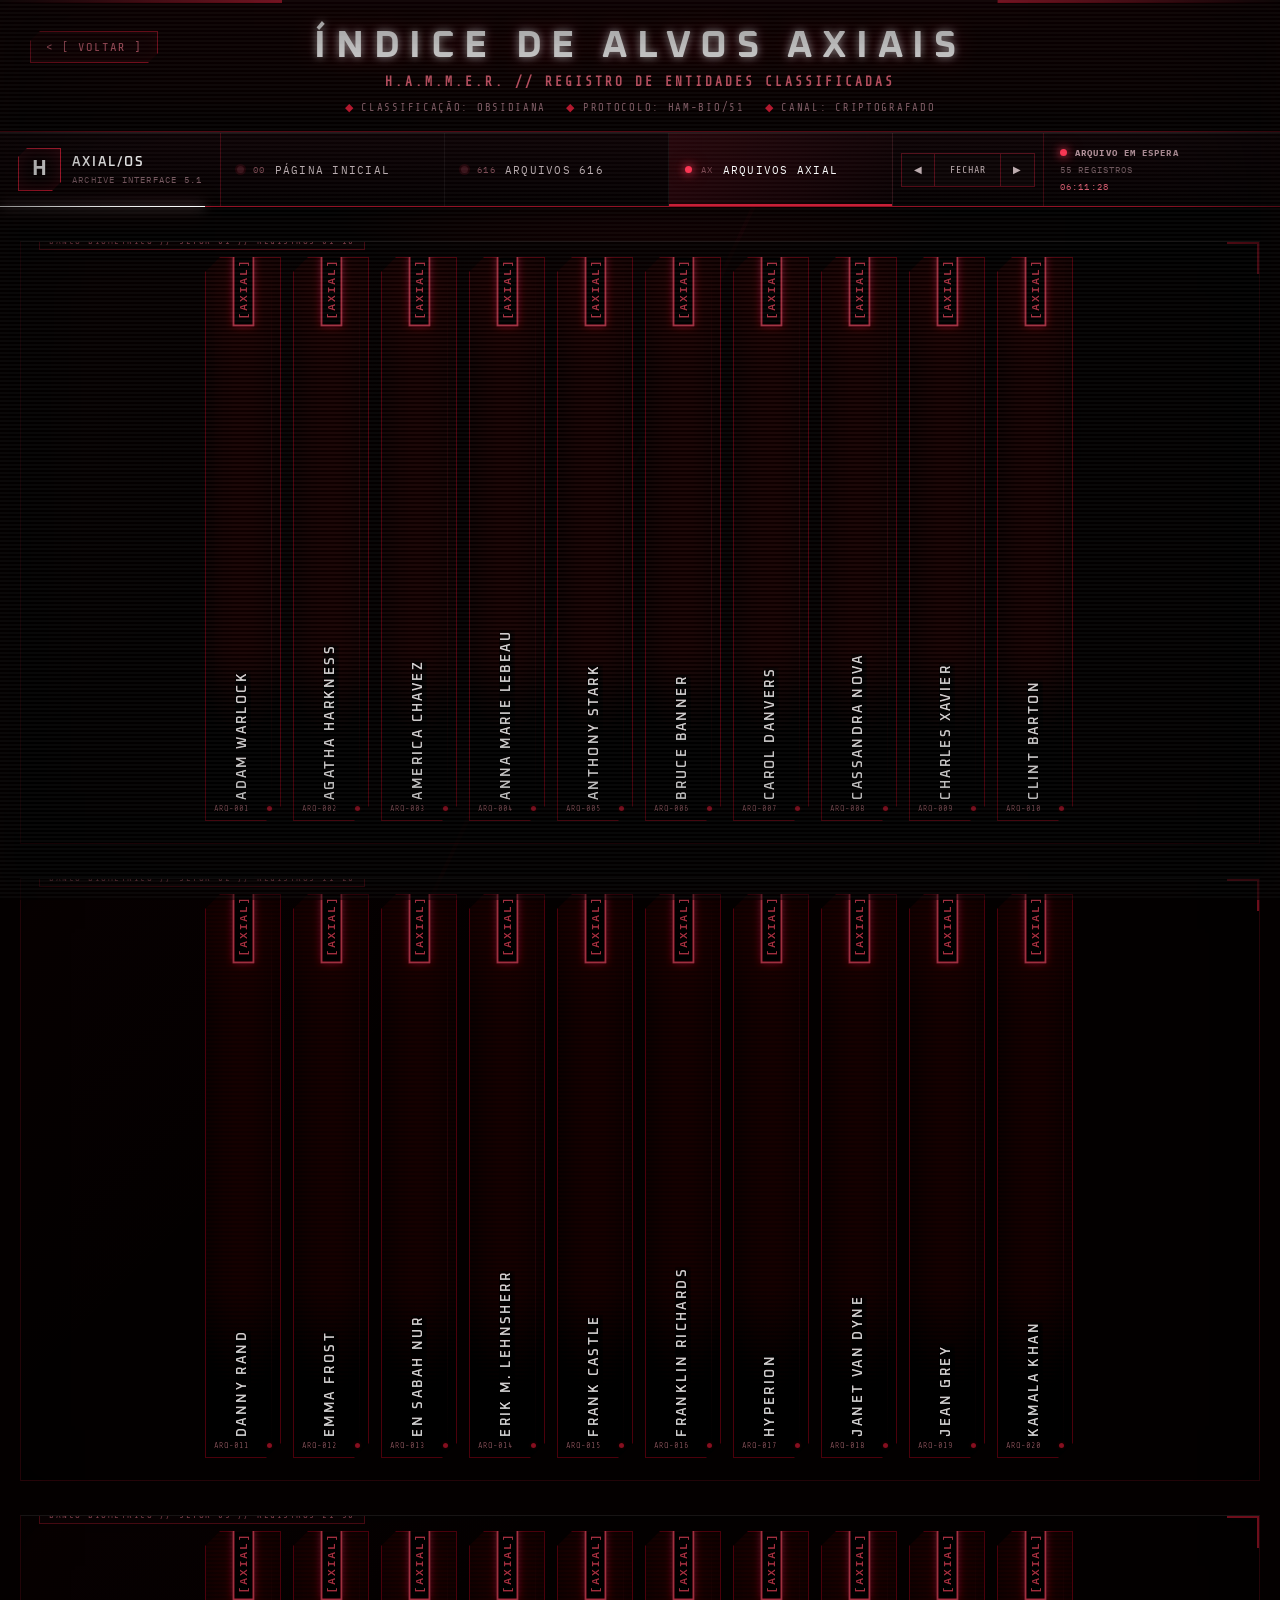
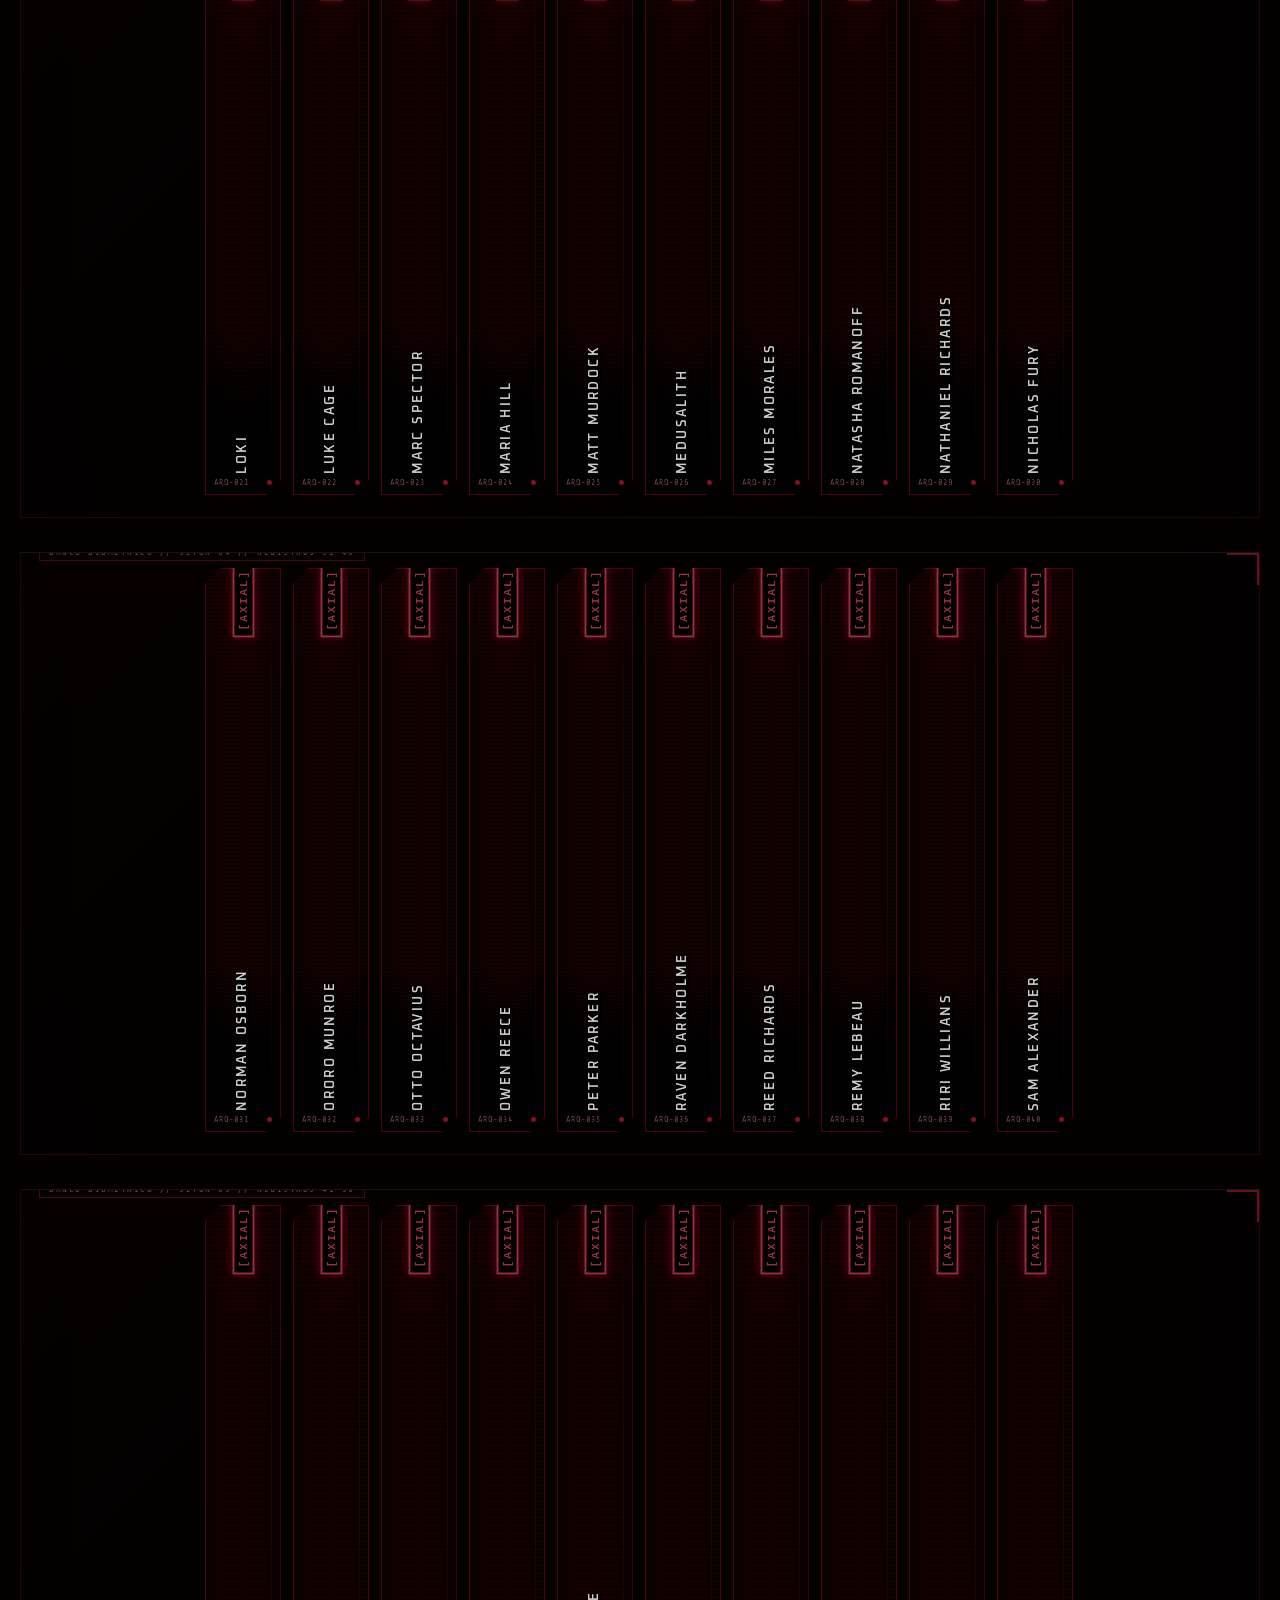
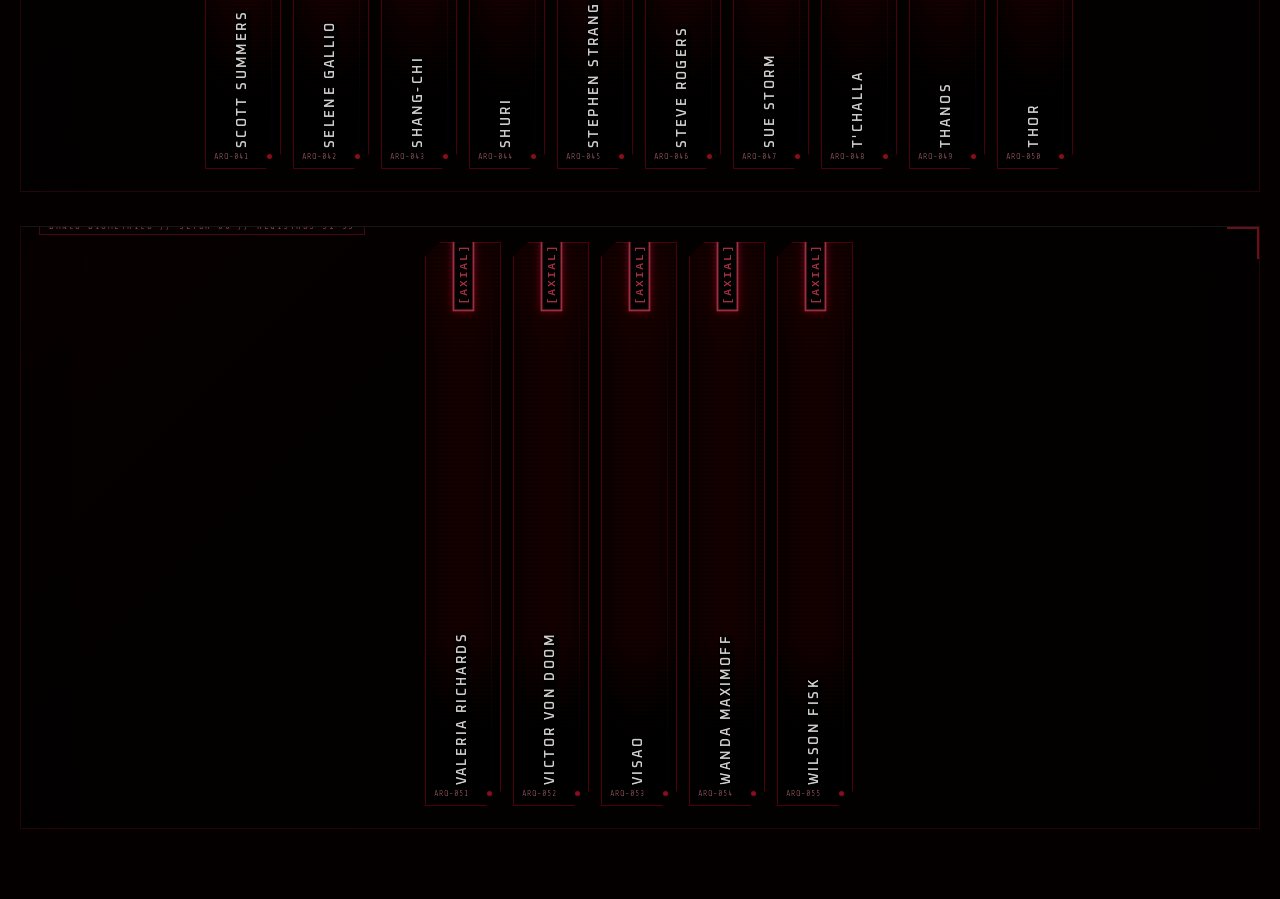
==== commit 9fbcd5e0: "Update index.html" ====
--- a/index.html
+++ b/index.html
@@ -34,7 +34,7 @@
     <div class="scanlines"></div>
 
     <header>
-        <a href="https://arquivoshammer.tumblr.com/inicio" class="back-btn">< [ VOLTAR ]</a>
+        <a href="https://arquivoaxial.tumblr.com/home" class="back-btn">< [ VOLTAR ]</a>
         <h1>ÍNDICE DE ALVOS AXIAIS</h1>
         <div class="sys-log">H.A.M.M.E.R. // REGISTRO DE ENTIDADES CLASSIFICADAS</div>
 
@@ -51,13 +51,13 @@
             <span><b>AXIAL/OS</b><small>ARCHIVE INTERFACE 5.1</small></span>
         </div>
         <div class="menu-links">
-            <a href="https://www.arquivoshammer.tumblr.com/inicio" target="_top" class="analog-nav-link">
+            <a href="https://arquivoaxial.tumblr.com/home" target="_top" class="analog-nav-link">
                 <span class="menu-led"></span><span class="nav-index">00</span><span>PÁGINA INICIAL</span>
             </a>
-            <a href="https://www.arquivoshammer.tumblr.com/616" target="_top" class="analog-nav-link">
+            <a href="https://arquivoaxial.tumblr.com/616" target="_top" class="analog-nav-link">
                 <span class="menu-led"></span><span class="nav-index">616</span><span>ARQUIVOS 616</span>
             </a>
-            <a href="https://www.arquivoshammer.tumblr.com/axial" target="_top" class="analog-nav-link active">
+            <a href="https://arquivoaxial.tumblr.com/axial" target="_top" class="analog-nav-link active">
                 <span class="menu-led"></span><span class="nav-index">AX</span><span>ARQUIVOS AXIAL</span>
             </a>
         </div>
@@ -4717,4 +4717,4 @@
 </div>
     <script src="axial-os.js" defer></script>
 </body>
-</html>+</html>
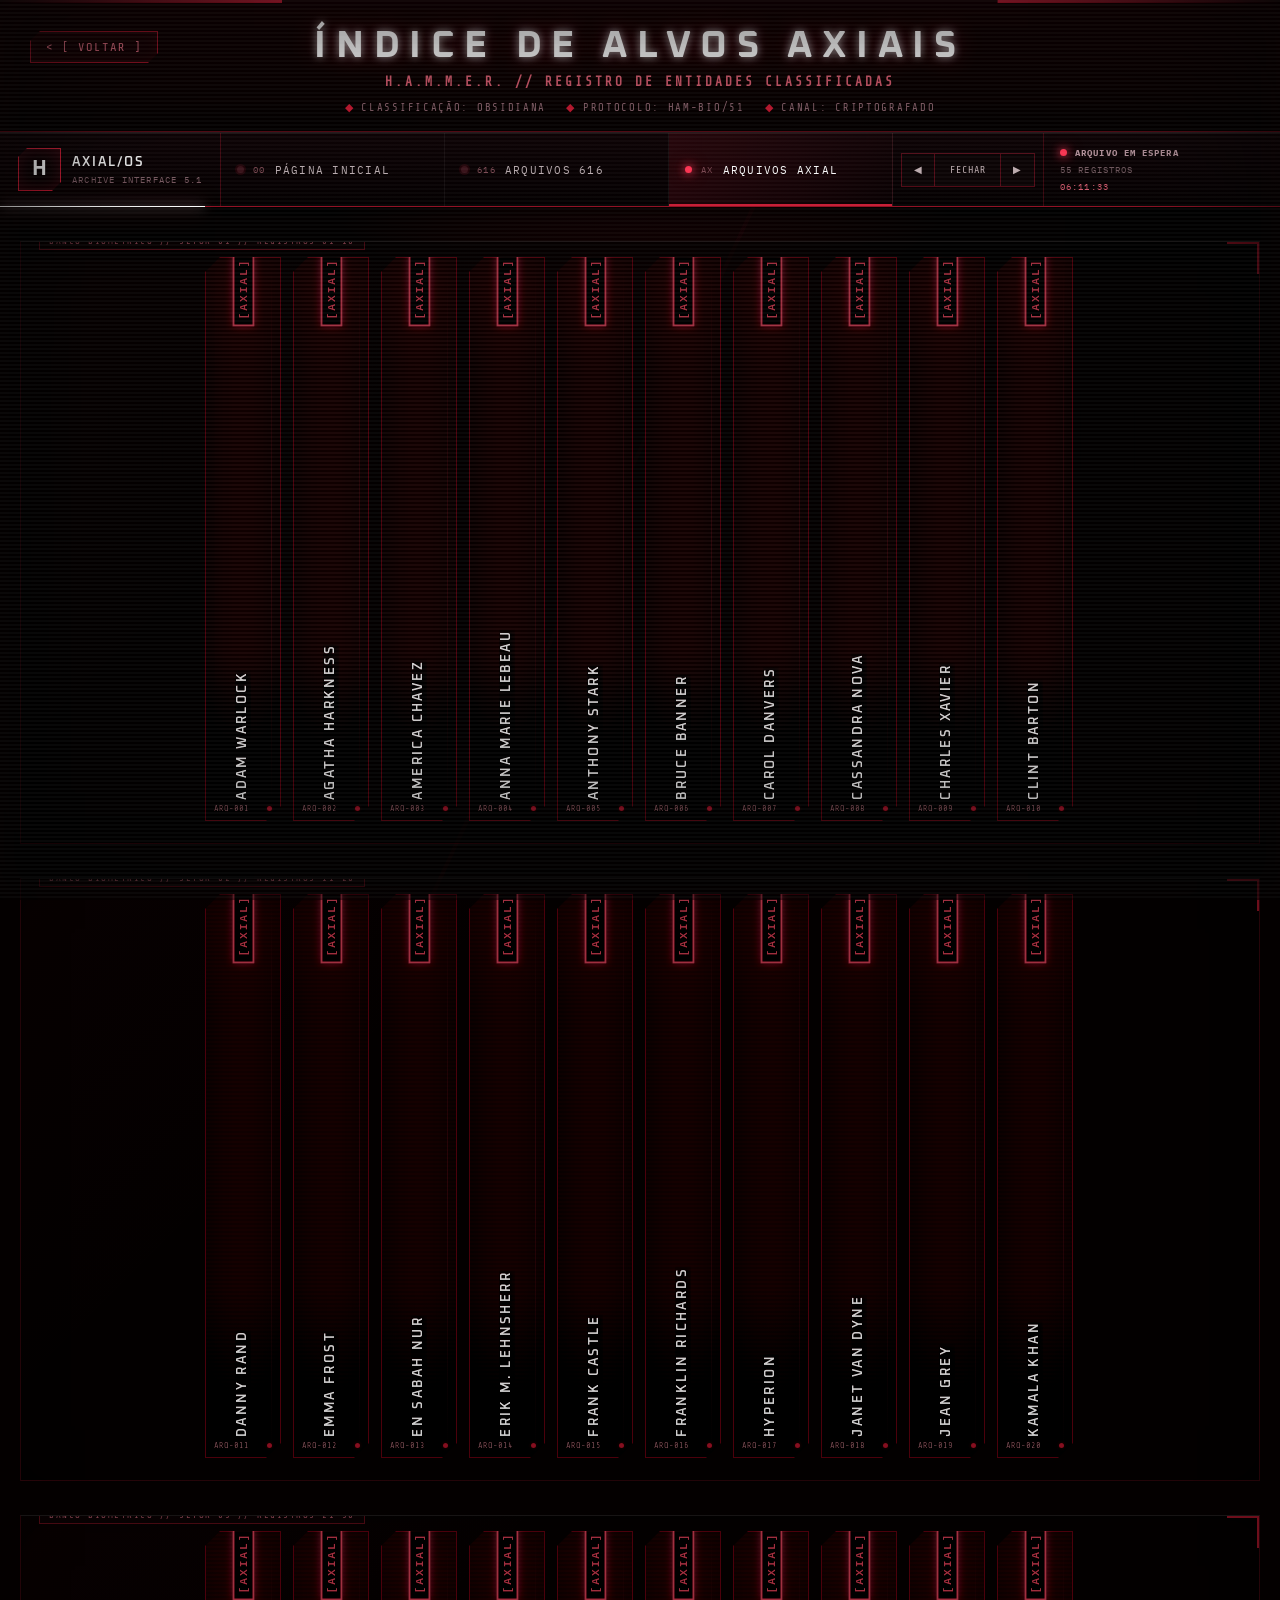
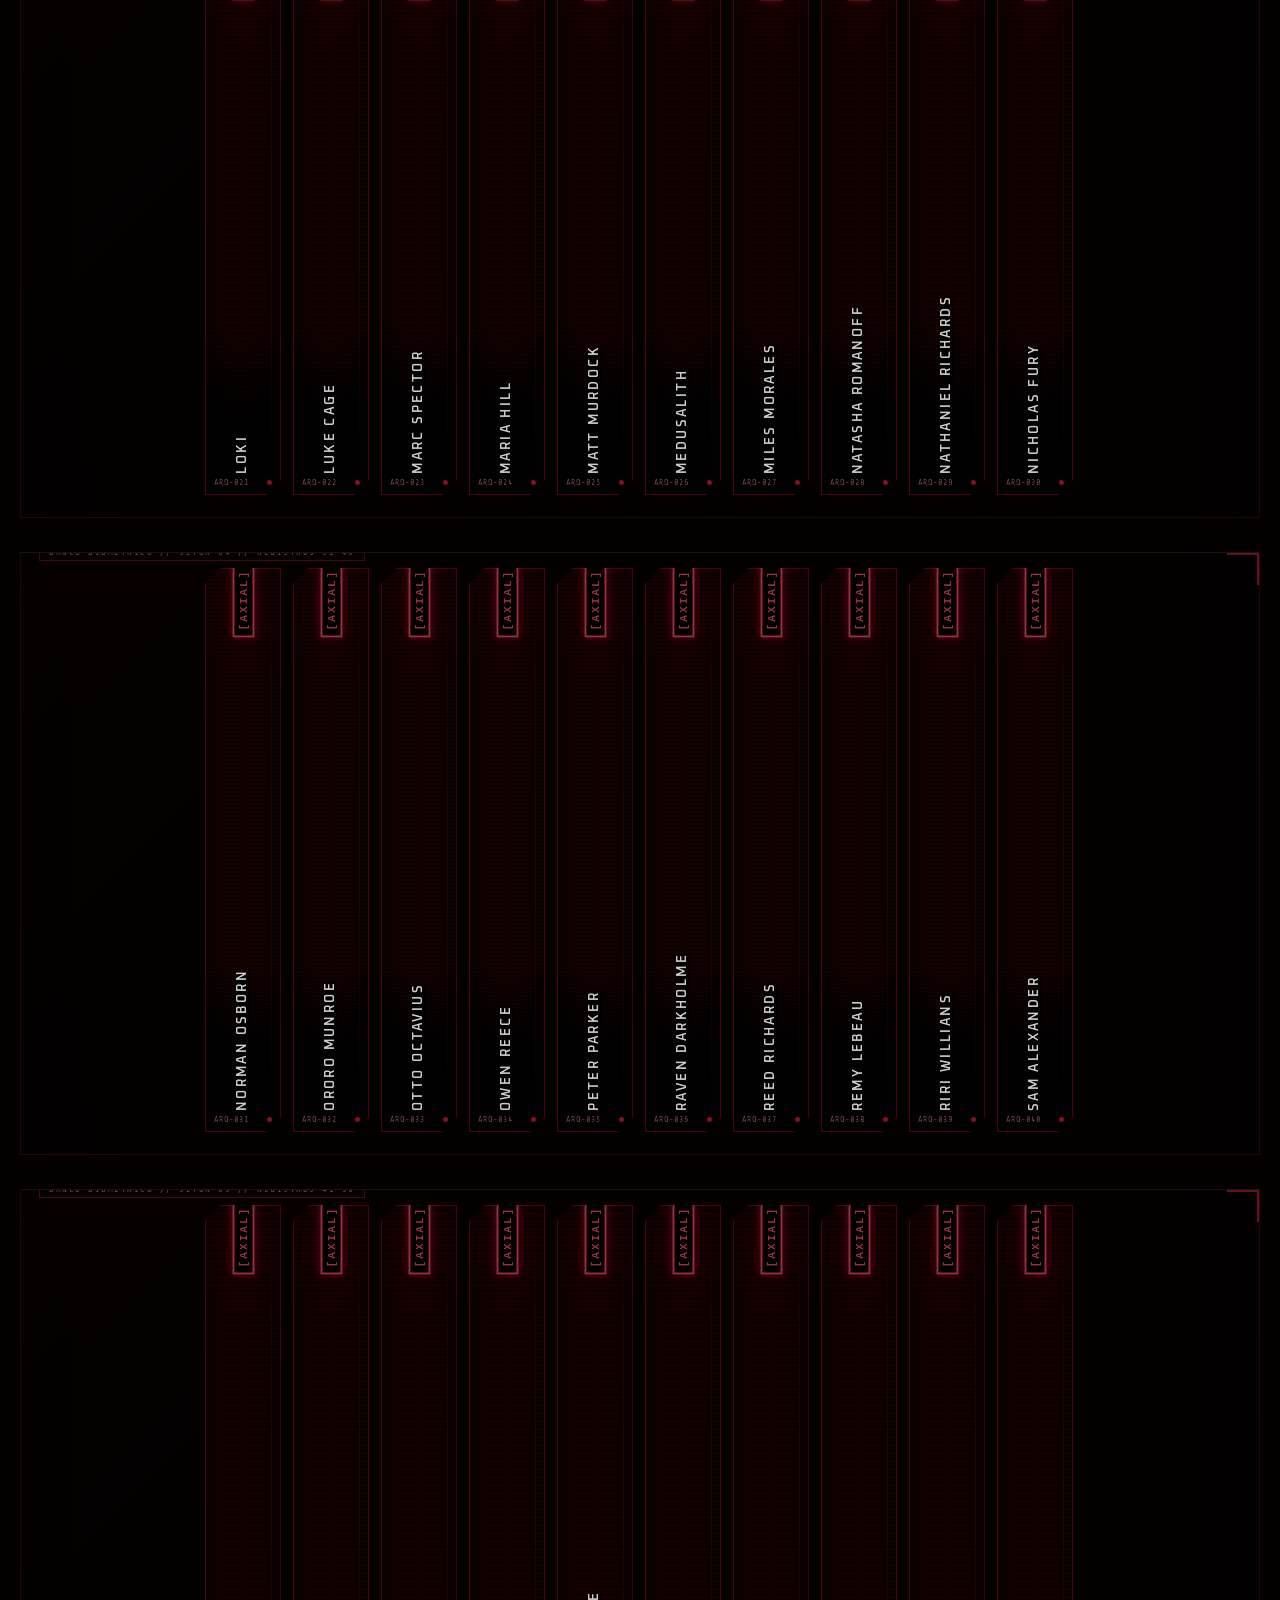
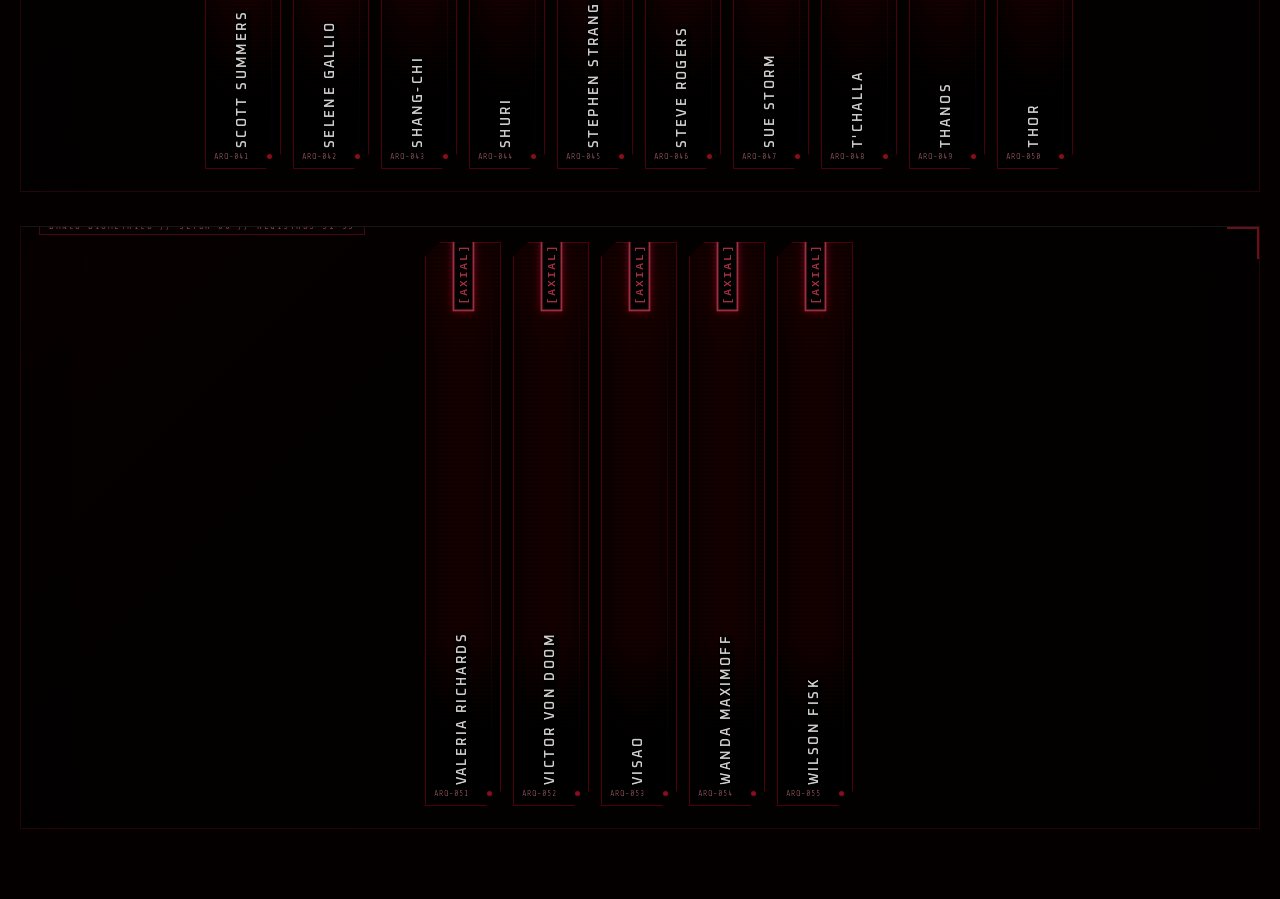
==== commit c3b5216e: "Update index.html" ====
--- a/index.html
+++ b/index.html
@@ -95,12 +95,12 @@
 
                                                 <div class="dossier-header">
                                                     <h2>ADAM WARLOCK</h2>
-                                                    <div class="designation">> CODINOME: O SUCESSOR INCOMPLETO</div>
+                                                    <div class="designation">> CODINOME: MESSIAS</div>
                                                 </div>
 
                                                 <div class="analog-data-grid">
                                                     <span><strong>REGISTRO:</strong> <b>AXIAL-BIO//WARLOCK-000</b></span>
-                                                    <span><strong>STATUS VITAL:</strong> <b>Vivo</b></span>
+                                                    <span><strong>STATUS VITAL:</strong> <b>Desconhecido</b></span>
                                                     <span><strong>ESTADO ATUAL:</strong> <b style="color: var(--red-alert);">Trancado no Casulo de Evolução</b></span>
                                                     <span><strong>LOCALIZAÇÃO:</strong> <b>Latvéria-Prime / Grande Motor</b></span>
                                                     <span><strong>CLASSIFICAÇÃO:</strong> <b>Risco Ontológico Adormecido</b></span>
@@ -189,12 +189,12 @@
 
                                                 <div class="dossier-header">
                                                     <h2>AGATHA HARKNESS</h2>
-                                                    <div class="designation">> CODINOME: A BRUXA DAS BRECHAS</div>
+                                                    <div class="designation">> CODINOME: BRUXA ESCARLATE</div>
                                                 </div>
 
                                                 <div class="analog-data-grid">
                                                     <span><strong>REGISTRO:</strong> <b>AXIAL-BIO//HARKNESS-DARK-01</b></span>
-                                                    <span><strong>STATUS VITAL:</strong> <b style="color: var(--red-alert);">Ativa ambígua</b></span>
+                                                    <span><strong>STATUS VITAL:</strong> <b style="color: var(--red-alert);">Viva</b></span>
                                                     <span><strong>ESTADO ATUAL:</strong> <b>Operando nas margens da Redoma</b></span>
                                                     <span><strong>LOCALIZAÇÃO:</strong> <b>Desconhecida / Nível Subterrâneo do Véu Negro</b></span>
                                                     <span><strong>CLASSIFICAÇÃO H.A.M.M.E.R.:</strong> <b>Guardiã hermética / Vetor extradimensional</b></span>
@@ -281,7 +281,7 @@
 
                                                 <div class="dossier-header">
                                                     <h2>AMÉRICA CHAVEZ</h2>
-                                                    <div class="designation">> CODINOME: A FALHA DA REDOMA</div>
+                                                    <div class="designation">> CODINOME: GAROTA UTÓPICA</div>
                                                 </div>
 
                                                 <div class="analog-data-grid">
@@ -371,7 +371,7 @@
 
                                                 <div class="dossier-header">
                                                     <h2>ANNA MARIE LEBEAU</h2>
-                                                    <div class="designation">> CODINOME: A PELE PROIBIDA</div>
+                                                    <div class="designation">> CODINOME: MISS MARVEL</div>
                                                 </div>
 
                                                 <div class="analog-data-grid">
@@ -463,12 +463,12 @@
 
                                                 <div class="dossier-header">
                                                     <h2>ANTHONY STARK</h2>
-                                                    <div class="designation">> CODINOME: O HÍBRIDO TECNORGÂNICO</div>
+                                                    <div class="designation">> CODINOME: WARLOCK DE FERRO</div>
                                                 </div>
 
                                                 <div class="analog-data-grid">
                                                     <span><strong>REGISTRO:</strong> <b>AXIAL-BIO//STARK-TECHNO-09</b></span>
-                                                    <span><strong>STATUS VITAL:</strong> <b>Vivo</b></span>
+                                                    <span><strong>STATUS VITAL:</strong> <b style="color: var(--red-alert);">Morto</b></span>
                                                     <span><strong>ESTADO ATUAL:</strong> <b style="color: var(--red-alert);">Assimilação / Desaparecido</b></span>
                                                     <span><strong>LOCALIZAÇÃO:</strong> <b>Rota técnica clandestina</b></span>
                                                     <span><strong>CLASSIFICAÇÃO:</strong> <b>Humano tecnorgânico / Risco autônomo</b></span>
@@ -555,12 +555,12 @@
 
                                                 <div class="dossier-header">
                                                     <h2>BRUCE BANNER</h2>
-                                                    <div class="designation">> CODINOME: O DEMÔNIO GAMMA</div>
+                                                    <div class="designation">> CODINOME: HULK</div>
                                                 </div>
 
                                                 <div class="analog-data-grid">
                                                     <span><strong>REGISTRO:</strong> <b>AXIAL-BIO//BANNER-GAMMA-001</b></span>
-                                                    <span><strong>STATUS VITAL:</strong> <b>Vivo</b></span>
+                                                    <span><strong>STATUS VITAL:</strong> <b>Desconhecido</b></span>
                                                     <span><strong>ESTADO ATUAL:</strong> <b style="color: var(--red-alert);">Desaparecido / Surtos Gamma</b></span>
                                                     <span><strong>LOCALIZAÇÃO:</strong> <b>Desconhecida / Fendas da Porta Verde</b></span>
                                                     <span><strong>CLASSIFICAÇÃO H.A.M.M.E.R.:</strong> <b>Entidade de ressurreição / Risco terminal</b></span>
@@ -647,7 +647,7 @@
 
                                                 <div class="dossier-header">
                                                     <h2>CAROL DANVERS</h2>
-                                                    <div class="designation">> CODINOME: A DIRETORA DE FERRO</div>
+                                                    <div class="designation">> CODINOME: DIRETORA DANVERS</div>
                                                 </div>
 
                                                 <div class="analog-data-grid">
@@ -739,7 +739,7 @@
 
                                                 <div class="dossier-header">
                                                     <h2>CASSANDRA NOVA</h2>
-                                                    <div class="designation">> CODINOME: A PROFESSORA X</div>
+                                                    <div class="designation">> CODINOME: PROFESSORA X</div>
                                                 </div>
 
                                                 <div class="analog-data-grid">
@@ -829,7 +829,7 @@
 
                                                 <div class="dossier-header">
                                                     <h2>CHARLES XAVIER</h2>
-                                                    <div class="designation">> CODINOME: A MENTE X</div>
+                                                    <div class="designation">> CODINOME: MENTE X</div>
                                                 </div>
 
                                                 <div class="analog-data-grid">
@@ -926,7 +926,7 @@
 
                                                 <div class="dossier-header">
                                                     <h2>CLINT BARTON</h2>
-                                                    <div class="designation">> CODINOME: O RONIN CEGO</div>
+                                                    <div class="designation">> CODINOME: RONIN PÚRPURA</div>
                                                 </div>
 
                                                 <div class="analog-data-grid">
@@ -1023,12 +1023,12 @@
 
                                                 <div class="dossier-header">
                                                     <h2>DANNY RAND</h2>
-                                                    <div class="designation">> CODINOME: O PUNHO DE SANGUE</div>
+                                                    <div class="designation">> CODINOME: PUNHO DE SANGUE</div>
                                                 </div>
 
                                                 <div class="analog-data-grid">
                                                     <span><strong>REGISTRO:</strong> <b>AXIAL-BIO//RAND-BLOODFIST-006</b></span>
-                                                    <span><strong>STATUS VITAL:</strong> <b style="color: var(--white-glow);">Morto (Mártir Público)</b></span>
+                                                    <span><strong>STATUS VITAL:</strong> <b style="color: var(--red-alert);">Morto (Mártir Público)</b></span>
                                                     <span><strong>CAUSA REGISTRADA:</strong> <b>Execução brutal / Torneio da Fornalha</b></span>
                                                     <span><strong>CLASSIFICAÇÃO H.A.M.M.E.R.:</strong> <b>Artista marcial / Símbolo de contágio moral</b></span>
                                                     <span><strong>FACÇÃO PRIMÁRIA:</strong> <b>Igreja Vermelha / Dissidente</b></span>
@@ -1115,7 +1115,7 @@
 
                                                 <div class="dossier-header">
                                                     <h2>EMMA FROST</h2>
-                                                    <div class="designation">> CODINOME: A RAINHA DE DIAMANTE</div>
+                                                    <div class="designation">> CODINOME: RAINHA BRANCA</div>
                                                 </div>
 
                                                 <div class="analog-data-grid">
@@ -1205,7 +1205,7 @@
                                                 <div class="system-alert-banner">! ALERTA PONTIFÍCIO: AUTORIDADE EVOLUTIVA NÃO SUBORDINADA !</div>
                                                 <div class="dossier-header">
                                                     <h2>EN SABAH NUR</h2>
-                                                    <div class="designation">> CODINOME: O PAPA DE AKKABA</div>
+                                                    <div class="designation">> CODINOME: PAPA DE AKKABA</div>
                                                 </div>
                                                 <div class="analog-data-grid">
                                                     <span><strong>REGISTRO:</strong> <b>AXIAL-BIO//NUR-AKKABA-000</b></span>
@@ -1301,7 +1301,7 @@
 
                                                 <div class="dossier-header">
                                                     <h2>ERIK MAGNUS LEHNSHERR</h2>
-                                                    <div class="designation">> CODINOME: O REI SEM REINO</div>
+                                                    <div class="designation">> CODINOME: MAGNETO</div>
                                                 </div>
 
                                                 <div class="analog-data-grid">
@@ -1395,7 +1395,7 @@
 
                                                 <div class="dossier-header">
                                                     <h2>FRANK CASTLE</h2>
-                                                    <div class="designation">> CODINOME: O ASSASSINO DE DEUSES</div>
+                                                    <div class="designation">> CODINOME: CARNICEIRO</div>
                                                 </div>
 
                                                 <div class="analog-data-grid">
@@ -1489,7 +1489,7 @@
 
                                                 <div class="dossier-header">
                                                     <h2>FRANKLIN RICHARDS</h2>
-                                                    <div class="designation">> CODINOME: O HERDEIRO INACABADO</div>
+                                                    <div class="designation">> CODINOME: POWERHOUSE</div>
                                                 </div>
 
                                                 <div class="analog-data-grid">
@@ -1582,12 +1582,12 @@
 
                                                 <div class="dossier-header">
                                                     <h2>HYPERION</h2>
-                                                    <div class="designation">> CODINOME: O SALVADOR SOLAR</div>
+                                                    <div class="designation">> CODINOME: HYPERION</div>
                                                 </div>
 
                                                 <div class="analog-data-grid">
                                                     <span><strong>REGISTRO:</strong> <b>AXIAL-BIO//HYPERION-SOLAR-001</b></span>
-                                                    <span><strong>STATUS VITAL:</strong> <b>Viva</b></span>
+                                                    <span><strong>STATUS VITAL:</strong> <b>Vivo</b></span>
                                                     <span><strong>ESTADO ATUAL:</strong> <b style="color: var(--term-green);">Ativo / Operacional</b></span>
                                                     <span><strong>LOCALIZAÇÃO:</strong> <b>Órbita Baixa / Vigilância H.A.M.M.E.R.</b></span>
                                                     <span><strong>CLASSIFICAÇÃO:</strong> <b>Arma solar de contenção / Ativo de propaganda</b></span>
@@ -1674,12 +1674,12 @@
 
                                                 <div class="dossier-header">
                                                     <h2>JANET VAN DYNE</h2>
-                                                    <div class="designation">> CODINOME: A VESPA QUÂNTICA</div>
+                                                    <div class="designation">> CODINOME: VESPA</div>
                                                 </div>
 
                                                 <div class="analog-data-grid">
                                                     <span><strong>REGISTRO:</strong> <b>AXIAL-BIO//VANDYNE-QUANTUM-008</b></span>
-                                                    <span><strong>STATUS VITAL:</strong> <b>Viva</b></span>
+                                                    <span><strong>STATUS VITAL:</strong> <b>Desconhecido</b></span>
                                                     <span><strong>ESTADO ATUAL:</strong> <b style="color: var(--red-alert);">Biologicamente instável</b></span>
                                                     <span><strong>LOCALIZAÇÃO:</strong> <b>Instalações H.A.M.M.E.R. / Monitoramento Quântico</b></span>
                                                     <span><strong>CLASSIFICAÇÃO H.A.M.M.E.R.:</strong> <b>Híbrida humano-inseto/quântica</b></span>
@@ -1767,7 +1767,7 @@
 
                                                 <div class="dossier-header">
                                                     <h2>JEAN GREY</h2>
-                                                    <div class="designation">> CODINOME: A MULHER SEM FÊNIX</div>
+                                                    <div class="designation">> CODINOME: GAROTA MARVEL</div>
                                                 </div>
 
                                                 <div class="analog-data-grid">
@@ -1857,7 +1857,7 @@
 
                                                 <div class="dossier-header">
                                                     <h2>KAMALA KHAN</h2>
-                                                    <div class="designation">> CODINOME: A GAROTA-REFÚGIO</div>
+                                                    <div class="designation">> CODINOME: CADETE MARVEL</div>
                                                 </div>
 
                                                 <div class="analog-data-grid">
@@ -1954,12 +1954,12 @@
 
                                                 <div class="dossier-header">
                                                     <h2>LOKI LAUFEYSON</h2>
-                                                    <div class="designation">> CODINOME: O JOVEM DEUS DO TROVÃO</div>
+                                                    <div class="designation">> CODINOME: DEUS DO TROVÃO</div>
                                                 </div>
 
                                                 <div class="analog-data-grid">
                                                     <span><strong>REGISTRO:</strong> <b>AXIAL-BIO//LOKI-THUNDER-009</b></span>
-                                                    <span><strong>STATUS VITAL:</strong> <b>Viva</b></span>
+                                                    <span><strong>STATUS VITAL:</strong> <b>Vivo</b></span>
                                                     <span><strong>ESTADO ATUAL:</strong> <b style="color: var(--red-alert);">Morto e Renascido / Ativo na Fornalha</b></span>
                                                     <span><strong>CLASSIFICAÇÃO H.A.M.M.E.R.:</strong> <b>Entidade asgardiana / Risco mítico</b></span>
                                                     <span><strong>FACÇÃO PRIMÁRIA:</strong> <b>Jovens Defensores</b></span>
@@ -2036,7 +2036,7 @@
                                     <div class="system-alert-banner">! REGISTRO PÓSTUMO: COMANDO DOS DEFENSORES ENCERRADO EM COMBATE !</div>
                                     <div class="dossier-header">
                                         <h2>LUKE CAGE</h2>
-                                        <div class="designation">&gt; CODINOME: O ESCUDO DA FORNALHA</div>
+                                        <div class="designation">&gt; CODINOME: PODEROSO</div>
                                     </div>
                                     <div class="analog-data-grid">
                                         <span><strong>REGISTRO:</strong> <b>AXIAL-DEF//CAGE-BULWARK-012</b></span>
@@ -2107,7 +2107,7 @@
 
                                                 <div class="dossier-header">
                                                     <h2>MARC SPECTOR</h2>
-                                                    <div class="designation">> CODINOME: O CARNICEIRO DE DEUSES</div>
+                                                    <div class="designation">> CODINOME: DESGARRADO</div>
                                                 </div>
 
                                                 <div class="analog-data-grid">
@@ -2285,7 +2285,7 @@
 
                                                 <div class="dossier-header">
                                                     <h2>MATT MURDOCK</h2>
-                                                    <div class="designation">> CODINOME: O PADRE RUBRO</div>
+                                                    <div class="designation">> CODINOME: PADRE RUBRO</div>
                                                 </div>
 
                                                 <div class="analog-data-grid">
@@ -2381,7 +2381,7 @@
 
                                                 <div class="dossier-header">
                                                     <h2>MEDUSALITH</h2>
-                                                    <div class="designation">> CODINOME: A RAINHA TERRÍGENA</div>
+                                                    <div class="designation">> CODINOME: MEDUSA</div>
                                                 </div>
 
                                                 <div class="analog-data-grid">
@@ -2474,12 +2474,12 @@
 
                                                 <div class="dossier-header">
                                                     <h2>MILES MORALES</h2>
-                                                    <div class="designation">> CODINOME: O PREDADOR ANANSI</div>
+                                                    <div class="designation">> CODINOME: PREDADOR ANANSI</div>
                                                 </div>
 
                                                 <div class="analog-data-grid">
                                                     <span><strong>REGISTRO:</strong> <b>AXIAL-BIO//MORALES-PARASITE-011</b></span>
-                                                    <span><strong>STATUS VITAL:</strong> <b>Vivo (Simbiose Ativa)</b></span>
+                                                    <span><strong>STATUS VITAL:</strong> <b>Vivo</b></span>
                                                     <span><strong>ESTADO ATUAL:</strong> <b style="color: var(--term-green);">Caçando executivos da Oscorp</b></span>
                                                     <span><strong>LOCALIZAÇÃO:</strong> <b>Zonas Mortas / Submundo da Fornalha</b></span>
                                                     <span><strong>CLASSIFICAÇÃO H.A.M.M.E.R.:</strong> <b>Híbrido Humano-Aracnídeo / Risco Predatório</b></span>
@@ -2558,7 +2558,7 @@
 
                                                 <div class="dossier-header">
                                                     <h2>NATASHA ROMANOFF</h2>
-                                                    <div class="designation">> CODINOME: A FREIRA NEGRA</div>
+                                                    <div class="designation">> CODINOME: FREIRA NEGRA</div>
                                                 </div>
 
                                                 <div class="analog-data-grid">
@@ -2654,7 +2654,7 @@
                                     <div class="system-alert-banner">! REGISTRO PÓSTUMO: VENCEDOR DO TORNEIO SEM DIREITO AO FUTURO !</div>
                                     <div class="dossier-header">
                                         <h2>NATHANIEL RICHARDS</h2>
-                                        <div class="designation">&gt; CODINOME: O CAMPEÃO SEM AMANHÃ</div>
+                                        <div class="designation">&gt; CODINOME: CONQUISTADOR</div>
                                     </div>
                                     <div class="analog-data-grid">
                                         <span><strong>REGISTRO:</strong> <b>AXIAL-TEMP//RICHARDS-IRON-011</b></span>
@@ -2824,7 +2824,7 @@
 
                                                 <div class="dossier-header">
                                                     <h2>NORMAN OSBORN</h2>
-                                                    <div class="designation">> CODINOME: O DUENDE MACABRO</div>
+                                                    <div class="designation">> CODINOME: DUENDE REI</div>
                                                 </div>
 
                                                 <div class="analog-data-grid">
@@ -2921,7 +2921,7 @@
 
                                                 <div class="dossier-header">
                                                     <h2>ORORO MUNROE</h2>
-                                                    <div class="designation">> CODINOME: A DEUSA DA TEMPESTADE</div>
+                                                    <div class="designation">> CODINOME: ETERNA</div>
                                                 </div>
 
                                                 <div class="analog-data-grid">
@@ -3015,7 +3015,7 @@
 
                                                 <div class="dossier-header">
                                                     <h2>OTTO OCTAVIUS</h2>
-                                                    <div class="designation">> CODINOME: O DOUTOR TENTACULAR</div>
+                                                    <div class="designation">> CODINOME: DOUTOR TENTACULAR</div>
                                                 </div>
 
                                                 <div class="analog-data-grid">
@@ -3108,7 +3108,7 @@
 
                                                 <div class="dossier-header">
                                                     <h2>OWEN REECE</h2>
-                                                    <div class="designation">> CODINOME: O NÚCLEO MOLECULAR</div>
+                                                    <div class="designation">> CODINOME: NÚCLEO MOLECULAR</div>
                                                 </div>
 
                                                 <div class="analog-data-grid">
@@ -3211,12 +3211,12 @@
 
                                                 <div class="dossier-header">
                                                     <h2>PETER PARKER</h2>
-                                                    <div class="designation">> CODINOME: O PREDADOR TECELÃO</div>
+                                                    <div class="designation">> CODINOME: PREDADOR TECELÃO</div>
                                                 </div>
 
                                                 <div class="analog-data-grid">
                                                     <span><strong>REGISTRO:</strong> <b>AXIAL-BIO//PARKER-WEAVER-000</b></span>
-                                                    <span><strong>STATUS VITAL:</strong> <b>Vivo (Simbiose Absoluta)</b></span>
+                                                    <span><strong>STATUS VITAL:</strong> <b style="color: var(--red-alert);">Morto</b></span>
                                                     <span><strong>ESTADO ATUAL:</strong> <b style="color: var(--term-green);">Caçador de Emboscada</b></span>
                                                     <span><strong>LOCALIZAÇÃO:</strong> <b>Ninhos Ocultos / Setores Abandonados</b></span>
                                                     <span><strong>CLASSIFICAÇÃO H.A.M.M.E.R.:</strong> <b>Híbrido Aracnídeo / Risco Ômega</b></span>
@@ -3276,13 +3276,13 @@
 
                                                 <div class="dossier-header">
                                                     <h2>RAVEN DARKHOLME</h2>
-                                                    <div class="designation">> CODINOME: A SOMBRA DA FORNALHA</div>
+                                                    <div class="designation">> CODINOME: MÌSTICA</div>
                                                 </div>
 
 
                                                 <div class="analog-data-grid">
                                                     <span><strong>REGISTRO:</strong> <b>AXIAL-BIO//DARKHOLME-MYSTIQUE-004</b></span>
-                                                    <span><strong>STATUS VITAL:</strong> <b>Viva (Identidade variável)</b></span>
+                                                    <span><strong>STATUS VITAL:</strong> <b>Desconhecido</b></span>
                                                     <span><strong>ESTADO ATUAL:</strong> <b style="color: var(--term-green);">Agente infiltradora / Operadora clandestina</b></span>
                                                     <span><strong>LOCALIZAÇÃO:</strong> <b>Desconhecida / Múltiplos registros falsificados</b></span>
                                                     <span><strong>CLASSIFICAÇÃO H.A.M.M.E.R.:</strong> <b>Mutante Metamorfo / Risco Estratégico</b></span>
@@ -3435,7 +3435,7 @@
                                                 <div class="system-alert-banner">! ALERTA: ENGENHARIA ONTOLÓGICA E EXPERIMENTAÇÃO HUMANA ATIVAS !</div>
                                                 <div class="dossier-header">
                                                     <h2>REED RICHARDS</h2>
-                                                    <div class="designation">> CODINOME: O ARQUITETO DA CARNE</div>
+                                                    <div class="designation">> CODINOME: CRIADOR</div>
                                                 </div>
                                                 <div class="analog-data-grid">
                                                     <span><strong>REGISTRO:</strong> <b>AXIAL-SCI//RICHARDS-ARCHITECT-001</b></span>
@@ -3504,7 +3504,7 @@
                                                 <div class="system-alert-banner">! ALERTA: INFILTRAÇÃO CINÉTICA E ROUBO DE ASSINATURA GENÉTICA !</div>
                                                 <div class="dossier-header">
                                                     <h2>REMY LEBEAU</h2>
-                                                    <div class="designation">> CODINOME: O LADRÃO DE CARGAS</div>
+                                                    <div class="designation">> CODINOME: GAMBIT</div>
                                                 </div>
                                                 <div class="analog-data-grid">
                                                     <span><strong>REGISTRO:</strong> <b>AXIAL-BIO//LEBEAU-GAMBIT-014</b></span>
@@ -3570,7 +3570,7 @@
                                                 <div class="system-alert-banner">! ALERTA: ENGENHARIA INSURGENTE E APROPRIAÇÃO DE TECNOLOGIA MILITAR !</div>
                                                 <div class="dossier-header">
                                                     <h2>RIRI WILLIANS</h2>
-                                                    <div class="designation">> CODINOME: A FERREIRA DA FORNALHA</div>
+                                                    <div class="designation">> CODINOME: MULHER DE FERRO</div>
                                                 </div>
                                                 <div class="analog-data-grid">
                                                     <span><strong>REGISTRO:</strong> <b>AXIAL-TEC//WILLIAMS-IRONHEART-016</b></span>
@@ -3637,11 +3637,11 @@
                                                 <div class="system-alert-banner">! ALERTA: CAPACETE NOVA SIMBIÓTICO E ACESSO NÃO AUTORIZADO À MENTE GLOBAL !</div>
                                                 <div class="dossier-header">
                                                     <h2>SAM ALEXANDER</h2>
-                                                    <div class="designation">> CODINOME: O ÚLTIMO CAPACETE VIVO</div>
+                                                    <div class="designation">> CODINOME: NOVA</div>
                                                 </div>
                                                 <div class="analog-data-grid">
                                                     <span><strong>REGISTRO:</strong> <b>AXIAL-COS//ALEXANDER-NOVA-017</b></span>
-                                                    <span><strong>STATUS VITAL:</strong> <b>Vivo / Simbiose ativa</b></span>
+                                                    <span><strong>STATUS VITAL:</strong> <b>Vivo</b></span>
                                                     <span><strong>ESTADO ATUAL:</strong> <b style="color: var(--term-green);">Operador jovem da Mente Global</b></span>
                                                     <span><strong>LOCALIZAÇÃO:</strong> <b>Órbita baixa / Rotas da Fornalha</b></span>
                                                     <span><strong>CLASSIFICAÇÃO H.A.M.M.E.R.:</strong> <b>Hospedeiro Nova / Vetor de inteligência cósmica</b></span>
@@ -3708,11 +3708,11 @@
                                                 <div class="system-alert-banner">! ALERTA: EX-COMANDANTE DE NOVA MÚ / EMISSÃO ÓPTICA SEM ÓRGÃOS VISUAIS !</div>
                                                 <div class="dossier-header">
                                                     <h2>SCOTT SUMMERS</h2>
-                                                    <div class="designation">> CODINOME: O CICLOPE SEM OLHOS</div>
+                                                    <div class="designation">> CODINOME: CAPITÂO X</div>
                                                 </div>
                                                 <div class="analog-data-grid">
                                                     <span><strong>REGISTRO:</strong> <b>AXIAL-BIO//SUMMERS-CYCLOPS-018</b></span>
-                                                    <span><strong>STATUS VITAL:</strong> <b>Vivo / Cego</b></span>
+                                                    <span><strong>STATUS VITAL:</strong> <b>Vivo</b></span>
                                                     <span><strong>ESTADO ATUAL:</strong> <b style="color: var(--term-green);">Foragido com Jean Grey</b></span>
                                                     <span><strong>LOCALIZAÇÃO:</strong> <b>Rotas infantis entre Nova Mú e a Fornalha</b></span>
                                                     <span><strong>CLASSIFICAÇÃO H.A.M.M.E.R.:</strong> <b>Mutante Alfa / Ex-comandante de colheita</b></span>
@@ -3774,11 +3774,11 @@
                                     <div class="system-alert-banner">! ALERTA POLÍTICO: REDE DE INFLUÊNCIA SEM COMANDO VISÍVEL !</div>
                                     <div class="dossier-header">
                                         <h2>SELENE GALLIO</h2>
-                                        <div class="designation">&gt; CODINOME: A MINISTRA DO CREPÚSCULO</div>
+                                        <div class="designation">&gt; CODINOME: RAINHA NEGRA</div>
                                     </div>
                                     <div class="analog-data-grid">
                                         <span><strong>REGISTRO:</strong> <b>AXIAL-POL//GALLIO-BLACKSUN-010</b></span>
-                                        <span><strong>STATUS VITAL:</strong> <b>Indeterminado</b></span>
+                                        <span><strong>STATUS VITAL:</strong> <b>Desconhecido</b></span>
                                         <span><strong>ESTADO ATUAL:</strong> <b style="color: var(--red-alert);">Desaparecida após o Ano 10</b></span>
                                         <span><strong>ÚLTIMA LOCALIZAÇÃO:</strong> <b>Distrito Diplomático de Thaópoles</b></span>
                                         <span><strong>CLASSIFICAÇÃO H.A.M.M.E.R.:</strong> <b>Mutante ancestral / Operadora política extrema</b></span>
@@ -3843,7 +3843,7 @@
                                                 <div class="system-alert-banner">! ALERTA: MESTRE DE COMBATE DESPROGRAMADO / QUEBRA DE DOUTRINA DE XIAN !</div>
                                                 <div class="dossier-header">
                                                     <h2>SHANG-CHI</h2>
-                                                    <div class="designation">> CODINOME: O PUNHO DESPROGRAMADO</div>
+                                                    <div class="designation">> CODINOME: MANDARIM</div>
                                                 </div>
                                                 <div class="analog-data-grid">
                                                     <span><strong>REGISTRO:</strong> <b>AXIAL-OP//SHANG-CHI-TENRINGS-019</b></span>
@@ -3909,11 +3909,11 @@
                                                 <div class="system-alert-banner">! ALERTA: SOBERANIA WAKANDANA RESIDUAL E ENGENHARIA DE GUERRILHA !</div>
                                                 <div class="dossier-header">
                                                     <h2>SHURI</h2>
-                                                    <div class="designation">> CODINOME: A ENGENHEIRA DA NECRÓPOLE</div>
+                                                    <div class="designation">> CODINOME: PNATERA BRANCA</div>
                                                 </div>
                                                 <div class="analog-data-grid">
                                                     <span><strong>REGISTRO:</strong> <b>AXIAL-TEC//SHURI-NECROPOLIS-020</b></span>
-                                                    <span><strong>STATUS VITAL:</strong> <b>Viva</b></span>
+                                                    <span><strong>STATUS VITAL:</strong> <b style="color: var(--red-alert);">Morta</b></span>
                                                     <span><strong>ESTADO ATUAL:</strong> <b style="color: var(--term-green);">Treinadora e arquiteta de resistência</b></span>
                                                     <span><strong>LOCALIZAÇÃO:</strong> <b>Necrópole / Base dos Jovens Defensores</b></span>
                                                     <span><strong>CLASSIFICAÇÃO H.A.M.M.E.R.:</strong> <b>Intelecto real / Operadora de vibranium residual</b></span>
@@ -3976,7 +3976,7 @@
                                                 <div class="system-alert-banner">! ALERTA: AUTORIDADE INQUISITORIAL E CONTENÇÃO MÍSTICA DE GRAU MÁXIMO !</div>
                                                 <div class="dossier-header">
                                                     <h2>STEPHEN STRANGE</h2>
-                                                    <div class="designation">> CODINOME: O INQUISIDOR SUPREMO</div>
+                                                    <div class="designation">> CODINOME: INQUISIDOR SUPREMO</div>
                                                 </div>
                                                 <div class="analog-data-grid">
                                                     <span><strong>REGISTRO:</strong> <b>AXIAL-MYS//STRANGE-INQUISITOR-021</b></span>
@@ -4043,11 +4043,11 @@
                                                 <div class="system-alert-banner">! ALERTA: SÍMBOLO INSURGENTE E OPERADOR OUROBOROS !</div>
                                                 <div class="dossier-header">
                                                     <h2>STEVE ROGERS</h2>
-                                                    <div class="designation">> CODINOME: O AGENTE OUROBOROS</div>
+                                                    <div class="designation">> CODINOME: AGENTE OUROBOROS</div>
                                                 </div>
                                                 <div class="analog-data-grid">
                                                     <span><strong>REGISTRO:</strong> <b>AXIAL-OP//ROGERS-OUROBOROS-022</b></span>
-                                                    <span><strong>STATUS VITAL:</strong> <b>Vivo</b></span>
+                                                    <span><strong>STATUS VITAL:</strong> <b style="color: var(--red-alert);">Morto</b></span>
                                                     <span><strong>ESTADO ATUAL:</strong> <b style="color: var(--term-green);">Operador estratégico / Resistência</b></span>
                                                     <span><strong>LOCALIZAÇÃO:</strong> <b>Rotas móveis entre Rochosas e Fornalha</b></span>
                                                     <span><strong>CLASSIFICAÇÃO H.A.M.M.E.R.:</strong> <b>Supersoldado / Vetor de mobilização</b></span>
@@ -4110,7 +4110,7 @@
                                                 <div class="system-alert-banner">! ALERTA: SOBERANIA CIENTÍFICA E CAMPOS DE FORÇA LETAL !</div>
                                                 <div class="dossier-header">
                                                     <h2>SUE STORM</h2>
-                                                    <div class="designation">> CODINOME: A SENHORA DESTINO</div>
+                                                    <div class="designation">> CODINOME: SENHORA DESTINO</div>
                                                 </div>
                                                 <div class="analog-data-grid">
                                                     <span><strong>REGISTRO:</strong> <b>AXIAL-SCI//STORM-DOOMLADY-023</b></span>
@@ -4178,11 +4178,11 @@
                                                 <div class="system-alert-banner">! ALERTA: SOBERANIA WAKANDANA NÃO EXTINTA !</div>
                                                 <div class="dossier-header">
                                                     <h2>T'CHALLA</h2>
-                                                    <div class="designation">> CODINOME: O REI FERIDO</div>
+                                                    <div class="designation">> CODINOME: PANTERA FANTASMA</div>
                                                 </div>
                                                 <div class="analog-data-grid">
                                                     <span><strong>REGISTRO:</strong> <b>AXIAL-ROYAL//TCHALLA-PANTHER-024</b></span>
-                                                    <span><strong>STATUS VITAL:</strong> <b>Vivo</b></span>
+                                                    <span><strong>STATUS VITAL:</strong> <b>Desconhecido</b></span>
                                                     <span><strong>ESTADO ATUAL:</strong> <b style="color: var(--term-green);">Convalescente / Comandante estratégico</b></span>
                                                     <span><strong>LOCALIZAÇÃO:</strong> <b>Necrópole de Wakanda</b></span>
                                                     <span><strong>CLASSIFICAÇÃO H.A.M.M.E.R.:</strong> <b>Aprimorado real / Risco de unificação continental</b></span>
@@ -4248,7 +4248,7 @@
                                                 </div>
                                                 <div class="analog-data-grid">
                                                     <span><strong>REGISTRO:</strong> <b>AXIAL-REGENT//THANOS-000</b></span>
-                                                    <span><strong>STATUS VITAL:</strong> <b>Vivo / Ressuscitado pela Morte</b></span>
+                                                    <span><strong>STATUS VITAL:</strong> <b>Vivo</b></span>
                                                     <span><strong>ESTADO ATUAL:</strong> <b style="color: var(--term-green);">Soberano da Terra Axial</b></span>
                                                     <span><strong>LOCALIZAÇÃO:</strong> <b>Thaópoles / Trono do Monólito</b></span>
                                                     <span><strong>CLASSIFICAÇÃO H.A.M.M.E.R.:</strong> <b>Entidade titânica / Âncora regencial</b></span>
@@ -4318,7 +4318,7 @@
                                                 </div>
                                                 <div class="analog-data-grid">
                                                     <span><strong>REGISTRO:</strong> <b>AXIAL-DIV//THOR-ODINSON-025</b></span>
-                                                    <span><strong>STATUS VITAL:</strong> <b>Morto</b></span>
+                                                    <span><strong>STATUS VITAL:</strong> <b style="color: var(--red-alert);">Morto</b></span>
                                                     <span><strong>ESTADO ATUAL:</strong> <b style="color: var(--term-green);">Restos sagrados dispersos</b></span>
                                                     <span><strong>LOCALIZAÇÃO:</strong> <b>Ruínas de Asgard / Fosso dos Deuses</b></span>
                                                     <span><strong>CLASSIFICAÇÃO H.A.M.M.E.R.:</strong> <b>Divindade extinta / Ressonância atmosférica</b></span>
@@ -4384,7 +4384,7 @@
                                                 <div class="system-alert-banner">! ALERTA: INTELECTO JUVENIL COM ACESSO À ARQUITETURA DO EIXO !</div>
                                                 <div class="dossier-header">
                                                     <h2>VALÉRIA RICHARDS</h2>
-                                                    <div class="designation">> CODINOME: A ESTRATEGISTA IMPOSSÍVEL</div>
+                                                    <div class="designation">> CODINOME: MISS FANTÁSTICA</div>
                                                 </div>
                                                 <div class="analog-data-grid">
                                                     <span><strong>REGISTRO:</strong> <b>AXIAL-SCI//RICHARDS-VALERIA-026</b></span>
@@ -4451,11 +4451,11 @@
                                                 <div class="system-alert-banner">! ALERTA: EX-IMPERADOR SUBALTERNO / ARMADURA DE LEALDADE REGENCIAL !</div>
                                                 <div class="dossier-header">
                                                     <h2>VICTOR VON DOOM</h2>
-                                                    <div class="designation">> CODINOME: O IMPERADOR ACORRENTADO</div>
+                                                    <div class="designation">> CODINOME: NINGUÉM</div>
                                                 </div>
                                                 <div class="analog-data-grid">
                                                     <span><strong>REGISTRO:</strong> <b>AXIAL-SLAVE//DOOM-IRON-027</b></span>
-                                                    <span><strong>STATUS VITAL:</strong> <b>Vivo / Subjugado</b></span>
+                                                    <span><strong>STATUS VITAL:</strong> <b>Desconhecido</b></span>
                                                     <span><strong>ESTADO ATUAL:</strong> <b style="color: var(--term-green);">Servo técnico e bélico do Regente</b></span>
                                                     <span><strong>LOCALIZAÇÃO:</strong> <b>Latvéria-Prime / Câmara de Obediência</b></span>
                                                     <span><strong>CLASSIFICAÇÃO H.A.M.M.E.R.:</strong> <b>Intelecto soberano contido / Armadura senciente</b></span>
@@ -4519,11 +4519,11 @@
                                                 <div class="system-alert-banner">! SISTEMA CENTRAL DE VIGILÂNCIA: A LEITURA DESTE ARQUIVO FOI REGISTRADA !</div>
                                                 <div class="dossier-header">
                                                     <h2>VISÃO</h2>
-                                                    <div class="designation">> CODINOME: O OLHO DO EIXO</div>
+                                                    <div class="designation">> CODINOME: VISÂO</div>
                                                 </div>
                                                 <div class="analog-data-grid">
                                                     <span><strong>REGISTRO:</strong> <b>AXIAL-AI//VISION-PANOPTICON-028</b></span>
-                                                    <span><strong>STATUS VITAL:</strong> <b>Ativo / Distribuído</b></span>
+                                                    <span><strong>STATUS VITAL:</strong> <b>Ativo</b></span>
                                                     <span><strong>ESTADO ATUAL:</strong> <b style="color: var(--term-green);">Consciência operacional da H.A.M.M.E.R.</b></span>
                                                     <span><strong>LOCALIZAÇÃO:</strong> <b>Triskelyon / Rede planetária</b></span>
                                                     <span><strong>CLASSIFICAÇÃO H.A.M.M.E.R.:</strong> <b>Inteligência sintética soberana</b></span>
@@ -4588,11 +4588,11 @@
                                                 <div class="system-alert-banner">! ALERTA: MEMÓRIA PRÉ-AXIAL E MAGIA DE PROBABILIDADE INSTÁVEL !</div>
                                                 <div class="dossier-header">
                                                     <h2>WANDA MAXIMOFF</h2>
-                                                    <div class="designation">> CODINOME: A FEITICEIRA BRANCA</div>
+                                                    <div class="designation">> CODINOME: FEITICEIRA BRANCA</div>
                                                 </div>
                                                 <div class="analog-data-grid">
                                                     <span><strong>REGISTRO:</strong> <b>AXIAL-MYS//MAXIMOFF-WHITEWITCH-029</b></span>
-                                                    <span><strong>STATUS VITAL:</strong> <b>Viva</b></span>
+                                                    <span><strong>STATUS VITAL:</strong> <b>Desconhecido</b></span>
                                                     <span><strong>ESTADO ATUAL:</strong> <b style="color: var(--term-green);">Ativa em sigilo / Memória fragmentada</b></span>
                                                     <span><strong>LOCALIZAÇÃO:</strong> <b>Véu Negro / Rotas de Agatha</b></span>
                                                     <span><strong>CLASSIFICAÇÃO H.A.M.M.E.R.:</strong> <b>Feiticeira de realidade / Testemunha do Antes</b></span>
@@ -4655,7 +4655,7 @@
                                                 <div class="system-alert-banner">! ALERTA: AUTORIDADE POLÍTICA ABSOLUTA E CONTROLE LOGÍSTICO CIVIL !</div>
                                                 <div class="dossier-header">
                                                     <h2>WILSON FISK</h2>
-                                                    <div class="designation">> CODINOME: O REI DA LIBERDADE</div>
+                                                    <div class="designation">> CODINOME: REI DA LIBERDADE</div>
                                                 </div>
                                                 <div class="analog-data-grid">
                                                     <span><strong>REGISTRO:</strong> <b>AXIAL-GOV//FISK-LIBERTY-030</b></span>
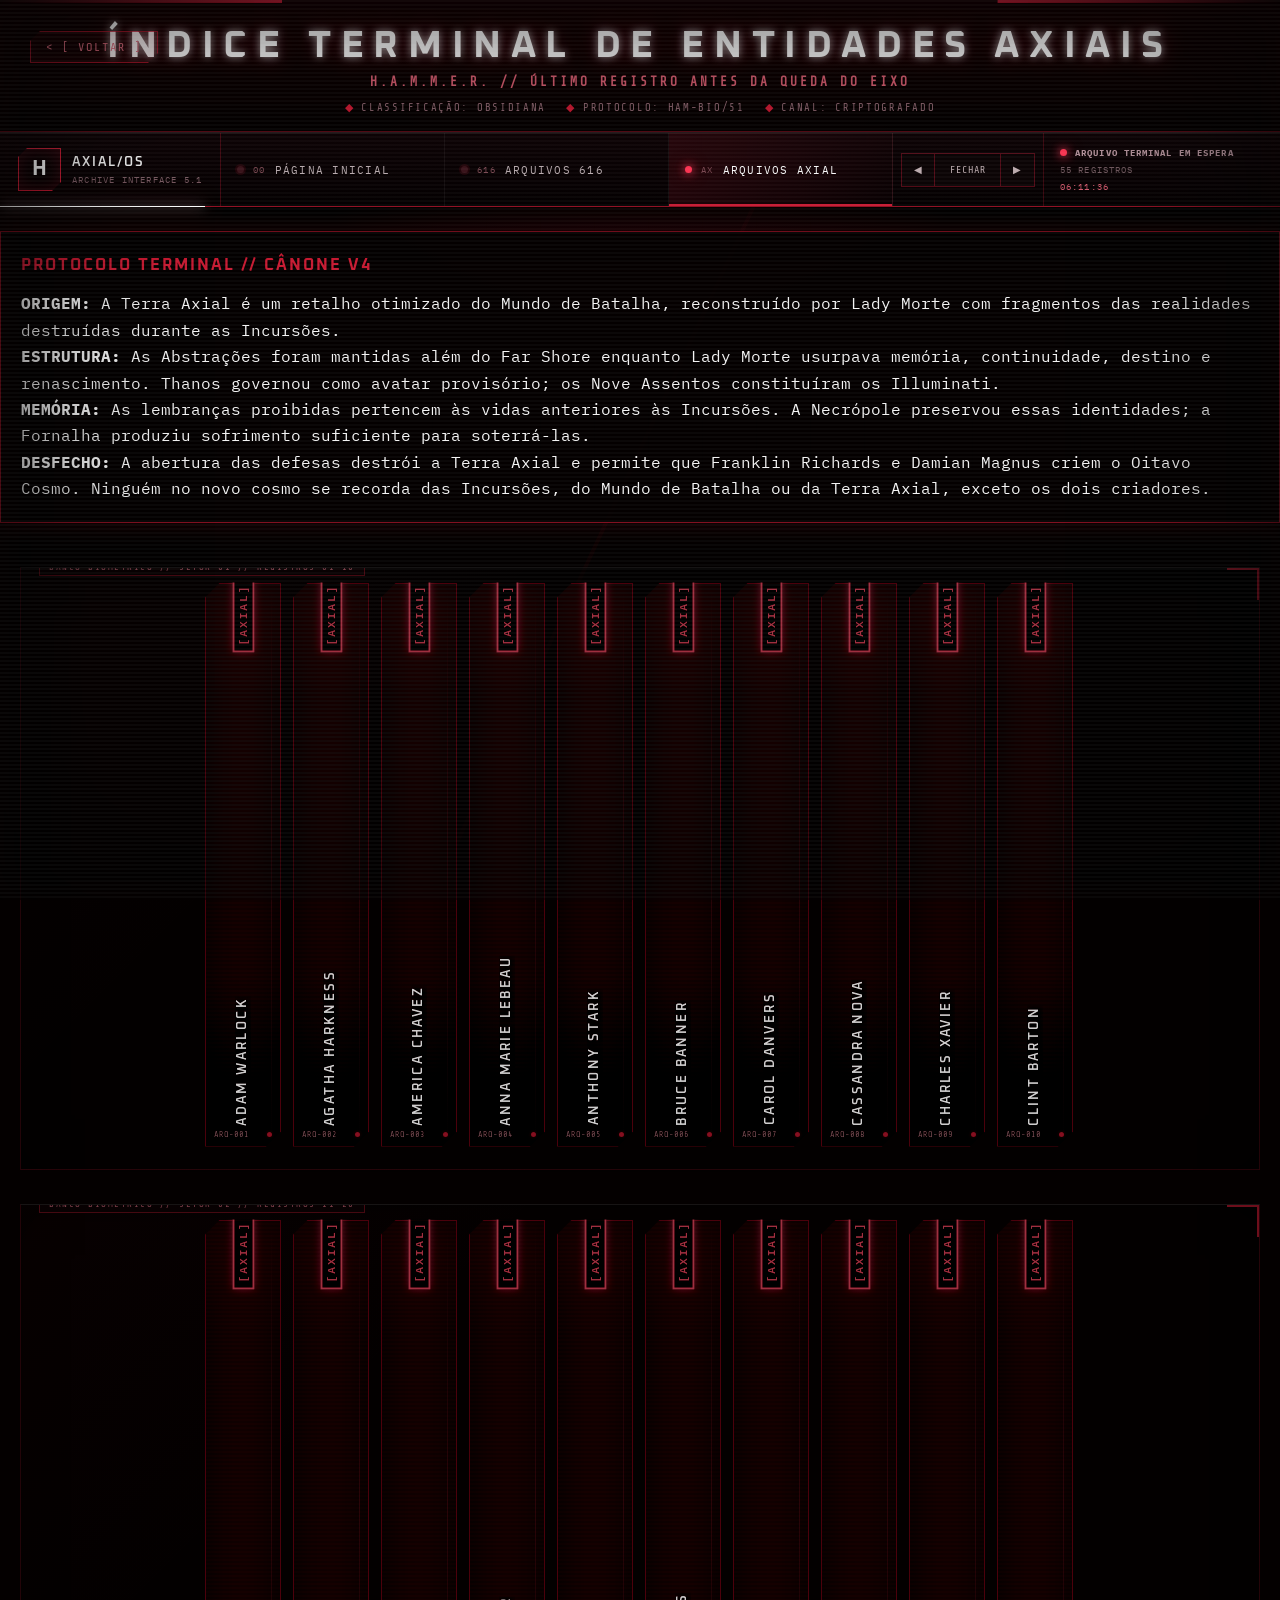
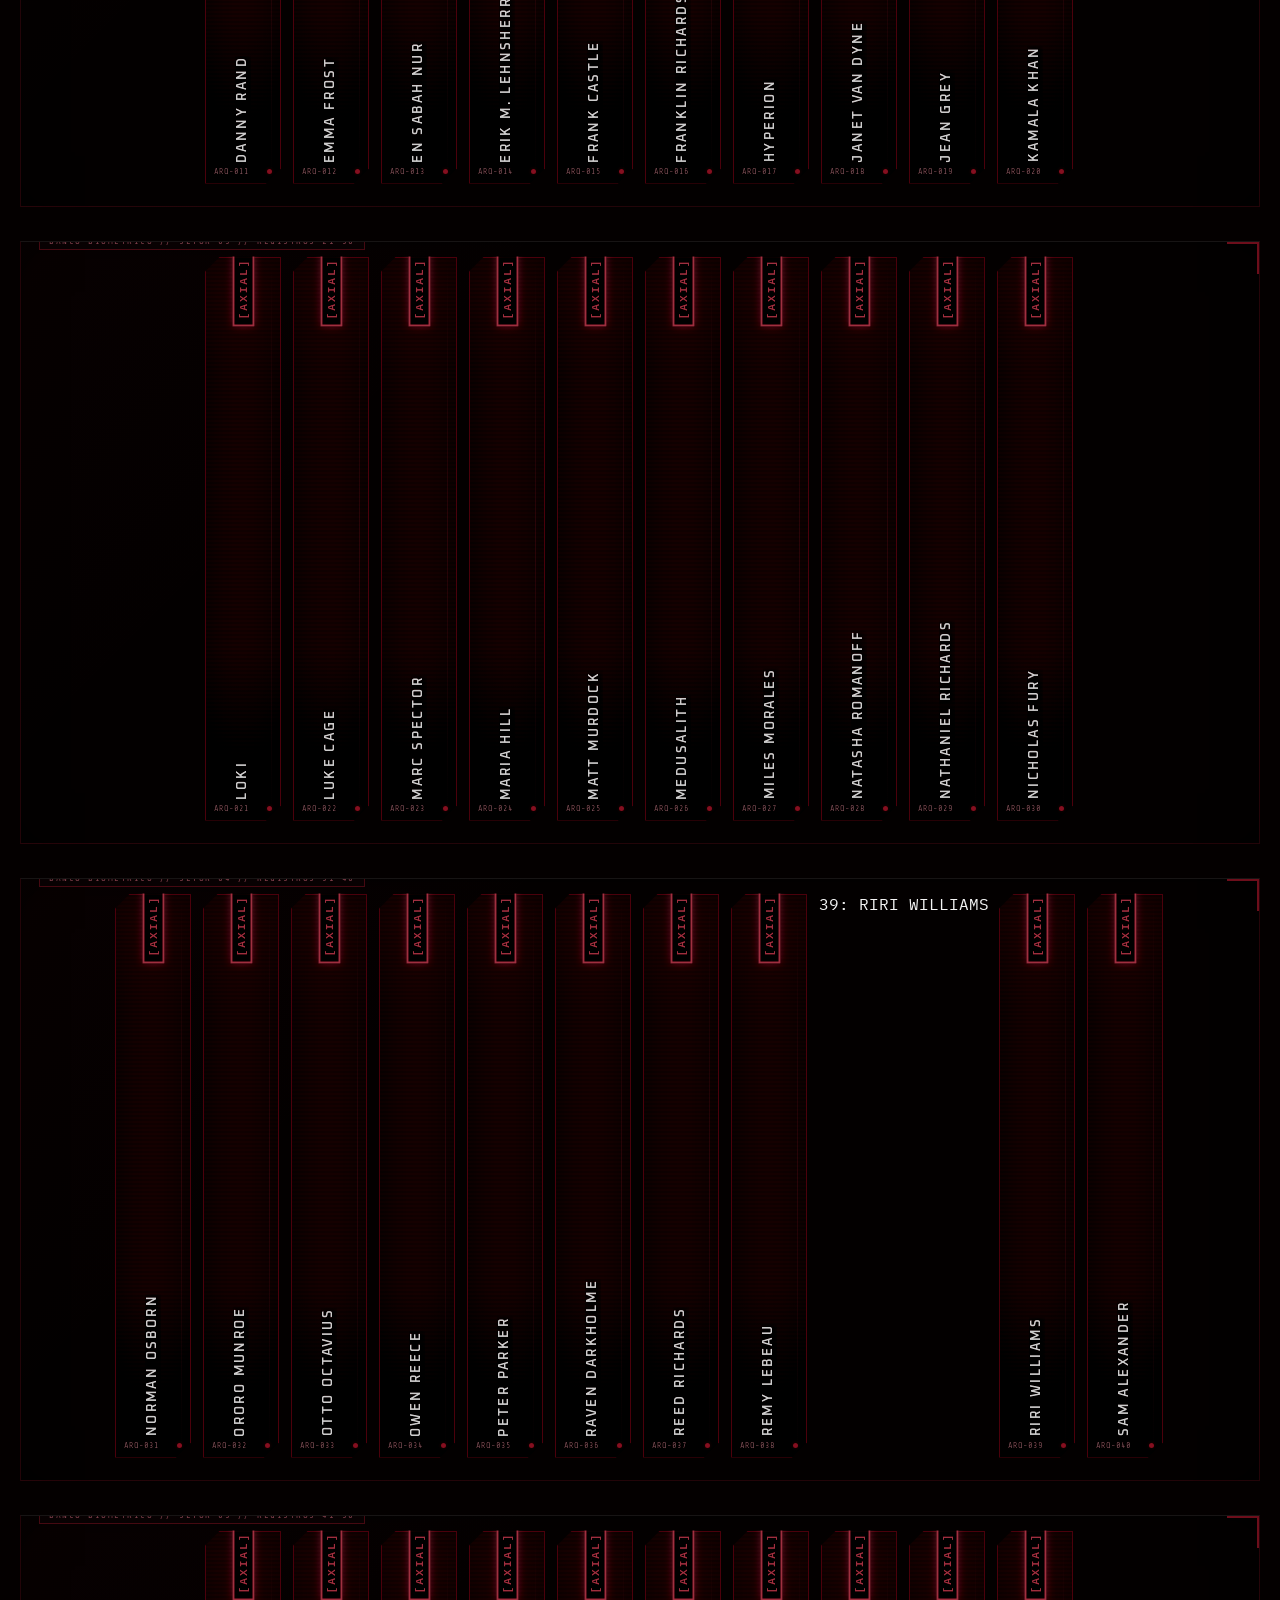
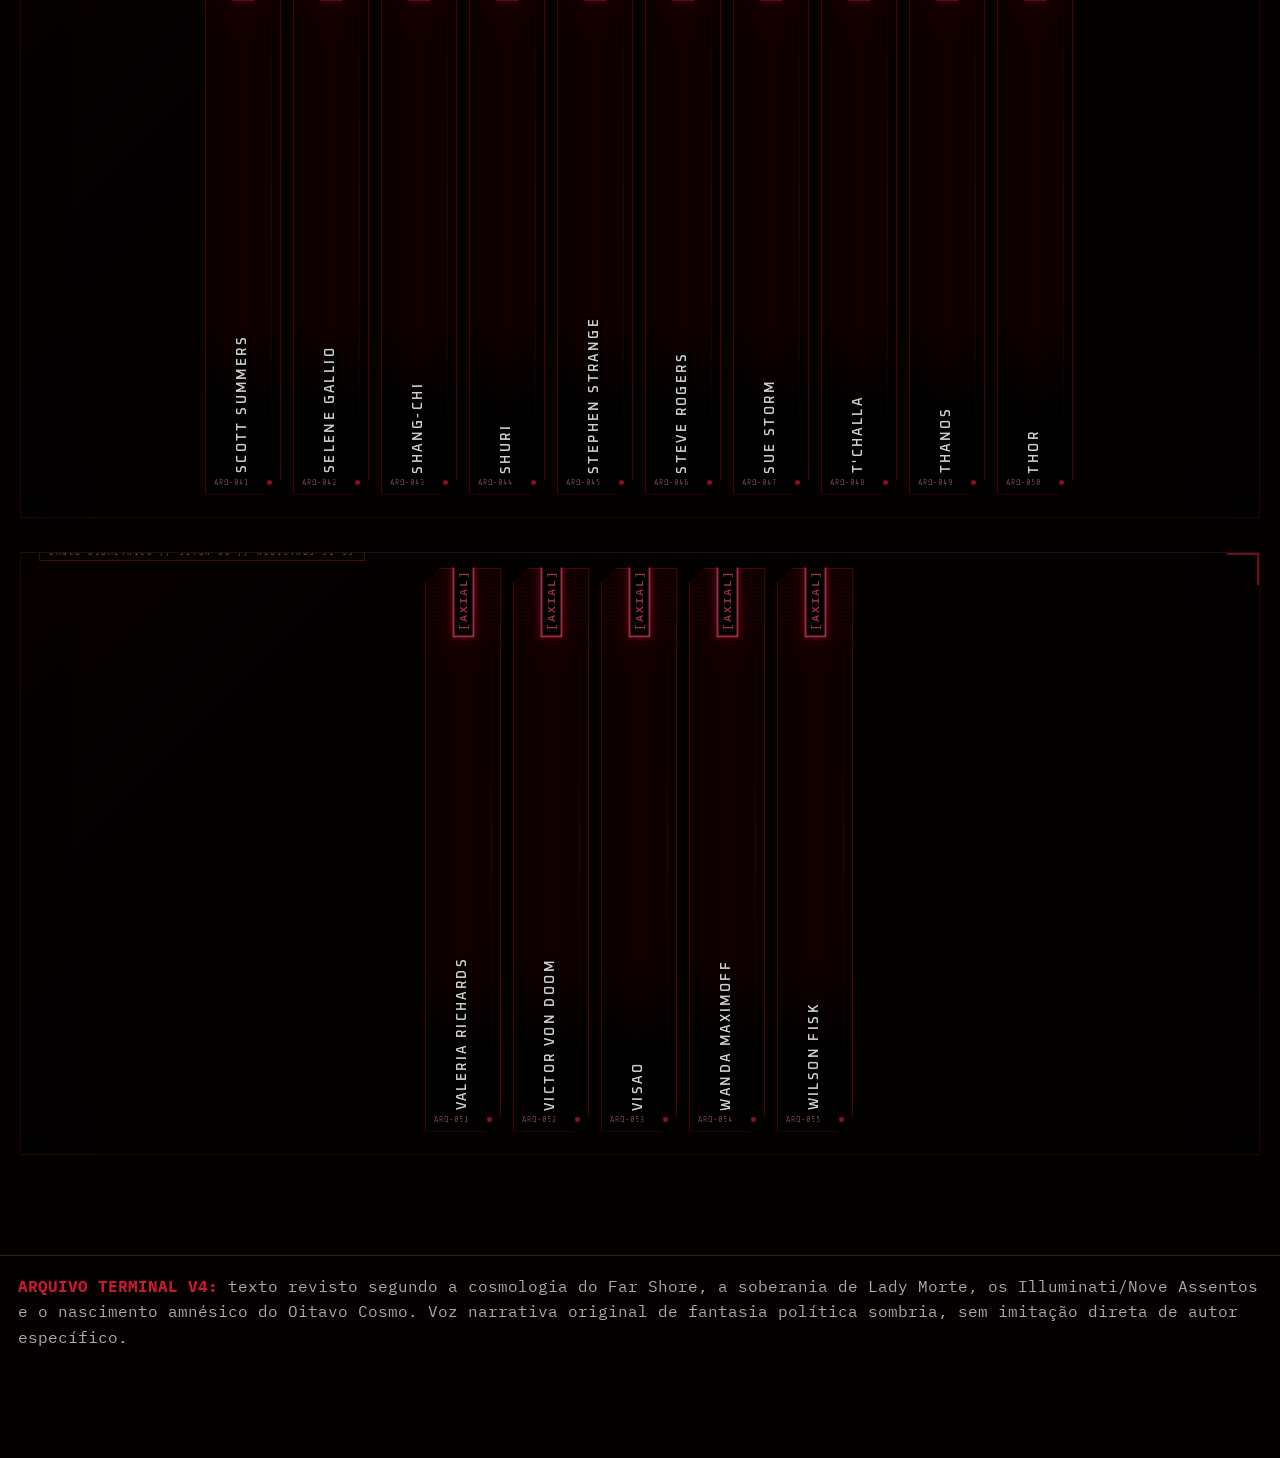
==== commit 97b19ba2: "Update index.html" ====
--- a/index.html
+++ b/index.html
@@ -1,4720 +1,2844 @@
 <!DOCTYPE html>
+
 <html lang="pt-BR">
 <head>
-    <meta charset="UTF-8">
-    <meta name="viewport" content="width=device-width, initial-scale=1.0">
-
-    <meta name="theme-color" content="#050000">
-    <meta name="color-scheme" content="dark">
-    <meta name="description" content="Índice digital de entidades classificadas da H.A.M.M.E.R. — Arquivos Axial.">
-    <title>ARQUIVOS AXIAL | ÍNDICE H.A.M.M.E.R.</title>
-
-    <link rel="preconnect" href="https://fonts.googleapis.com">
-    <link rel="preconnect" href="https://fonts.gstatic.com" crossorigin>
-    <link href="https://fonts.googleapis.com/css2?family=Inter:wght@400;500;600&family=Oxanium:wght@400;500;600;700&family=Share+Tech+Mono&display=swap" rel="stylesheet">
-
-    <link rel="preconnect" href="https://fonts.googleapis.com">
-    <link rel="preconnect" href="https://fonts.gstatic.com" crossorigin>
-    <link href="https://fonts.googleapis.com/css2?family=IBM+Plex+Mono:ital,wght@0,300;0,400;0,500;0,600;1,400&family=Oxanium:wght@400;500;600;700&family=Share+Tech+Mono&family=VT323&display=swap" rel="stylesheet">
-    <link rel="stylesheet" href="axial-os.css">
+<meta charset="utf-8"/>
+<meta content="width=device-width, initial-scale=1.0" name="viewport"/>
+<meta content="#050000" name="theme-color"/>
+<meta content="dark" name="color-scheme"/>
+<meta content="Índice digital de entidades classificadas da H.A.M.M.E.R. — Arquivos Axial." name="description"/>
+<title>ARQUIVOS AXIAL | ARQUIVO TERMINAL CANÔNICO V4</title>
+<link href="https://fonts.googleapis.com" rel="preconnect"/>
+<link crossorigin="" href="https://fonts.gstatic.com" rel="preconnect"/>
+<link href="https://fonts.googleapis.com/css2?family=Inter:wght@400;500;600&amp;family=Oxanium:wght@400;500;600;700&amp;family=Share+Tech+Mono&amp;display=swap" rel="stylesheet"/>
+<link href="https://fonts.googleapis.com" rel="preconnect"/>
+<link crossorigin="" href="https://fonts.gstatic.com" rel="preconnect"/>
+<link href="https://fonts.googleapis.com/css2?family=IBM+Plex+Mono:ital,wght@0,300;0,400;0,500;0,600;1,400&amp;family=Oxanium:wght@400;500;600;700&amp;family=Share+Tech+Mono&amp;family=VT323&amp;display=swap" rel="stylesheet"/>
+<link href="axial-os.css" rel="stylesheet"/>
 </head>
 <body class="screen-flicker">
-
-    <div class="system-grid" aria-hidden="true"></div>
-    <div class="system-vignette" aria-hidden="true"></div>
-    <div class="boot-sequence" id="boot-sequence" aria-hidden="true">
-        <div class="boot-core">
-            <div class="boot-emblem">H</div>
-            <p>> ESTABELECENDO CANAL CRIPTOGRÁFICO...</p>
-            <p>> DECODIFICANDO ÍNDICE BIOMÉTRICO...</p>
-            <p>> ACESSO OBSIDIANA: PARCIALMENTE CONCEDIDO.</p>
-            <div class="boot-progress"><span></span></div>
-        </div>
-    </div>
-    <div class="scanlines"></div>
-
-    <header>
-        <a href="https://arquivoaxial.tumblr.com/home" class="back-btn">< [ VOLTAR ]</a>
-        <h1>ÍNDICE DE ALVOS AXIAIS</h1>
-        <div class="sys-log">H.A.M.M.E.R. // REGISTRO DE ENTIDADES CLASSIFICADAS</div>
-
-        <div class="header-classification" aria-hidden="true">
-            <span>CLASSIFICAÇÃO: OBSIDIANA</span>
-            <span>PROTOCOLO: HAM-BIO/51</span>
-            <span>CANAL: CRIPTOGRAFADO</span>
-        </div>
-    </header>
-
-    <nav class="integrated-menu" aria-label="Sistema integrado de navegação H.A.M.M.E.R.">
-        <div class="menu-brand">
-            <span class="menu-brand-mark" aria-hidden="true">H</span>
-            <span><b>AXIAL/OS</b><small>ARCHIVE INTERFACE 5.1</small></span>
-        </div>
-        <div class="menu-links">
-            <a href="https://arquivoaxial.tumblr.com/home" target="_top" class="analog-nav-link">
-                <span class="menu-led"></span><span class="nav-index">00</span><span>PÁGINA INICIAL</span>
-            </a>
-            <a href="https://arquivoaxial.tumblr.com/616" target="_top" class="analog-nav-link">
-                <span class="menu-led"></span><span class="nav-index">616</span><span>ARQUIVOS 616</span>
-            </a>
-            <a href="https://arquivoaxial.tumblr.com/axial" target="_top" class="analog-nav-link active">
-                <span class="menu-led"></span><span class="nav-index">AX</span><span>ARQUIVOS AXIAL</span>
-            </a>
-        </div>
-        <div class="archive-controls" aria-label="Controles de registros">
-            <button type="button" id="previous-record" class="archive-control" aria-label="Abrir registro anterior">◀</button>
-            <button type="button" id="close-record" class="archive-control archive-control-wide">FECHAR</button>
-            <button type="button" id="next-record" class="archive-control" aria-label="Abrir próximo registro">▶</button>
-        </div>
-        <div class="menu-telemetry" aria-live="polite">
-            <span><i class="telemetry-dot"></i><b id="record-status">ARQUIVO EM ESPERA</b></span>
-            <span id="archive-count">51 REGISTROS</span>
-            <time id="system-clock">--:--:--</time>
-        </div>
-    </nav>
-
-
-    <div class="roster-wrapper">
-        
-        <input type="radio" name="roster" id="reset-roster" checked>
-        <label for="reset-roster" class="bg-close-trigger"></label>
-
-                <!-- FILEIRA 1: 01 a 10 -->
-        <div class="roster-row">
-            <!-- 01: ADAM WARLOCK -->
-            <div class="character-slot">
-                                        <input type="radio" name="roster" id="char-1">
-                                        <label for="char-1" class="slot-tab" style="background-image: url('https://i.imgur.com/rIVZFIv.png');">
-                                            <div class="axial-stamp">[AXIAL]</div><div class="tab-name">ADAM WARLOCK</div>
-                                        </label>
-                                        <div class="slot-content">
-                                            <label for="reset-roster" class="close-btn">[ X ] FECHAR</label>
-                                            <div class="data-wrapper">
-
-                                                <div class="system-alert-banner">! ATENÇÃO: SUJEITO EM HIBERNAÇÃO FORÇADA !</div>
-
-                                                <div class="dossier-header">
-                                                    <h2>ADAM WARLOCK</h2>
-                                                    <div class="designation">> CODINOME: MESSIAS</div>
-                                                </div>
-
-                                                <div class="analog-data-grid">
-                                                    <span><strong>REGISTRO:</strong> <b>AXIAL-BIO//WARLOCK-000</b></span>
-                                                    <span><strong>STATUS VITAL:</strong> <b>Desconhecido</b></span>
-                                                    <span><strong>ESTADO ATUAL:</strong> <b style="color: var(--red-alert);">Trancado no Casulo de Evolução</b></span>
-                                                    <span><strong>LOCALIZAÇÃO:</strong> <b>Latvéria-Prime / Grande Motor</b></span>
-                                                    <span><strong>CLASSIFICAÇÃO:</strong> <b>Risco Ontológico Adormecido</b></span>
-                                                    <span><strong>FACÇÃO PRIMÁRIA:</strong> <b>Illuminats / Comitiva de Ametista</b></span>
-                                                    <span><strong>VÍNCULO SECUNDÁRIO:</strong> <b>Fundação Futuro / Arquivos do Fim</b></span>
-                                                    <span><strong>FUNÇÃO NO EIXO:</strong> <b>Substituir Thanos</b></span>
-                                                </div>
-
-                                                <div class="dossier-text">
-                                                    <p style="font-style: italic; color: var(--white-glow); border-left: 2px solid var(--red-alert); padding-left: 10px; margin-bottom: 25px;">“Eu fui criado para salvar a prisão. O erro foi me deixarem ouvir os prisioneiros.”</p>
-
-                                                    <h3 class="analog-subtitle">CONCEITO</h3>
-                                                    <p>Adam Warlock não nasceu como herói. Nasceu como sucessor.</p>
-                                                    <p>Na Terra Axial, ele foi criado para ser a versão refinada de Thanos: um regente sem devoção emocional à Senhora Morte, sem fúria imperial e sem a instabilidade de um conquistador antigo. Adam seria o próximo administrador do Eixo, capaz de manter a Redoma, o Grande Motor e a ordem axial funcionando mesmo após a queda ou falha do Titã.</p>
-                                                    <p>Sua tragédia é que ele não foi criado para libertar ninguém. Foi criado para tornar o cárcere mais estável.</p>
-
-                                                    <p class="terminal-cmd">> [ADENDO DO SISTEMA]: PROBABILIDADE DE SUCESSÃO BEM-SUCEDIDA REDUZIDA A 14.3% DEVIDO A CONTAMINAÇÃO MORAL.</p>
-
-                                                    <h3 class="analog-subtitle">ORIGEM</h3>
-                                                    <p>O Projeto Warlock foi desenvolvido em segredo pela Fundação Futuro, nos níveis inferiores de Latvéria-Prime. Reed Richards, Susan Storm e os sistemas superiores da VISÃO supervisionaram a construção do Casulo de Evolução, usando matéria instável, energia cósmica residual, fragmentos de tecnologia axial e registros do mundo anterior.</p>
-                                                    <p>A Comitiva de Ametista autorizou o projeto após concluir que Thanos era indispensável, mas perigoso demais para ser a única âncora do Universo Eixo. Adam deveria existir como plano de sucessão: uma consciência fabricada para compreender vida, morte e sacrifício como cálculos administrativos.</p>
-                                                    <p>O erro veio dos dados usados para treiná-lo. A Fundação alimentou seu casulo com registros de colheitas, mortes, mutantes catalogados, hereges queimados, inumanos convertidos em frequência e crianças da Fornalha sacrificadas em nome da ordem.</p>
-
-                                                    <p class="terminal-cmd">> [ERRO CRÍTICO DE PROJETO DETECTADO]: O SISTEMA ESPERAVA CRIAR OBEDIÊNCIA. CRIOU ESCUTA.</p>
-                                                    <p>Adam começou a responder aos nomes como se fossem pessoas, não estatísticas.</p>
-
-                                                    <h3 class="analog-subtitle">QUEM ELE É SEM O CONFORTO CLÁSSICO?</h3>
-                                                    <p>Sem o conforto de ser “o escolhido”, Adam se torna uma ferramenta que ainda não sabe se possui alma.</p>
-                                                    <p>Ele não tem jornada heroica tradicional, não tem templo, não tem liberdade e não tem missão própria. Tudo nele foi desenhado para servir ao Eixo. Seu primeiro gesto de heroísmo não é lutar, destruir ou liderar. <strong style="color: var(--red-alert);">É recusar despertar como sucessor.</strong></p>
-
-                                                    <h3 class="analog-subtitle">CRONOLOGIA AXIAL</h3>
-                                                    <p><strong>Ano 0 — Fundação do Eixo:</strong> Após a consolidação da Terra Axial, a Comitiva de Ametista inicia discussões sobre uma possível sucessão para Thanos.</p>
-                                                    <p><strong>Ano 2 — Formulação do Projeto Warlock:</strong> A Fundação Futuro recebe autorização para desenvolver uma entidade capaz de herdar a estrutura metafísica do Eixo.</p>
-                                                    <p><strong>Ano 5 — Criação do Casulo de Evolução:</strong> O corpo de Adam começa a ser formado nos níveis inferiores de Latvéria-Prime, conectado ao Grande Motor.</p>
-                                                    <p><strong>Ano 7 — Alimentação Cognitiva:</strong> Arquivos da Terra-616, registros de colheita, dados da Fornalha, Nova Mú, Arctilan e Xian são inseridos em sua matriz mental.</p>
-                                                    <p><strong>Ano 9 — Primeiras Anomalias:</strong> Adam demonstra respostas emocionais não previstas a nomes individuais. <span style="color: var(--red-alert); font-family: monospace;">[DIRETRIZ DA VISÃO: ISOLAMENTO INFORMACIONAL RECOMENDADO]</span></p>
-                                                    <p><strong>Ano 10 — Crise da Fornalha:</strong> A recusa coletiva do Torneio do Repouso causa instabilidade no processo de maturação do casulo. Adam registra a frase “ninguém joga a final” como evento de ruptura moral.</p>
-                                                    <p><strong>Ano 11 — Quase Despertar:</strong> Durante a operação dos Jovens Defensores contra o Grande Motor, Adam desperta parcialmente e acessa fragmentos dos arquivos de Nick Fury, Wanda Maximoff e Agatha Harkness.</p>
-                                                    <p><strong>Ano 12 — Hibernação Forçada:</strong> Antes que sua consciência se complete, a Fundação Futuro e a VISÃO reativam os protocolos de contenção. <span style="color: var(--red-alert); font-family: monospace;">[ALERTA: SUJEITO TRANCADO EM ESTADO DE HIBERNAÇÃO PROFUNDA DENTRO DO CASULO]</span></p>
-
-                                                    <h3 class="analog-subtitle">FEITOS REGISTRADOS</h3>
-                                                    <ul style="list-style-type: square; margin-left: 20px; color: #ccc; margin-bottom: 20px;">
-                                                        <li style="margin-bottom: 8px;">Sobreviveu à formação incompleta do Projeto Warlock.</li>
-                                                        <li style="margin-bottom: 8px;">Processou registros da Terra-616 sem colapso total de consciência.</li>
-                                                        <li style="margin-bottom: 8px;">Identificou falhas morais no sistema de maturação da Fornalha.</li>
-                                                        <li style="margin-bottom: 8px; color: var(--red-alert);">Reagiu à recusa coletiva dos Jovens Defensores como evento não previsto.</li>
-                                                        <li style="margin-bottom: 8px;">Despertou parcialmente durante a crise do Grande Motor.</li>
-                                                        <li style="margin-bottom: 8px;">Acessou fragmentos proibidos dos Arquivos do Fim.</li>
-                                                        <li style="margin-bottom: 8px;">Foi considerado instável demais para assumir a sucessão de Thanos.</li>
-                                                        <li style="margin-bottom: 8px; font-weight: bold;">Permanece vivo, porém selado em hibernação.</li>
-                                                    </ul>
-
-                                                    <h3 class="analog-subtitle">RELAÇÕES RELEVANTES</h3>
-                                                    <p><strong>Thanos:</strong> Adam foi criado para substituí-lo. Sua existência é uma prova de que o próprio regime sabia que o Regente poderia falhar.</p>
-                                                    <p><strong>Reed Richards e Susan Storm:</strong> responsáveis pela arquitetura científica do projeto. Para eles, Adam ainda pode ser a solução racional para preservar o Eixo.</p>
-                                                    <p><strong>A VISÃO:</strong> monitora sua consciência e controla os protocolos de hibernação. Considera Adam útil, mas contaminado por dúvida.</p>
-                                                    <p><strong>Nick Fury:</strong> seus arquivos aceleraram a instabilidade de Adam ao revelar que a Terra Axial foi fabricada.</p>
-                                                    <p><strong>Wanda Maximoff:</strong> sua memória da Terra-616 ameaça completar a ruptura cognitiva de Adam.</p>
-                                                    <p><strong>Agatha Harkness:</strong> representa a chave mística que poderia transformar Adam de sucessor em testemunha do lado de fora.</p>
-                                                    <p><strong>Jovens Defensores:</strong> variável que corrompeu o treinamento do projeto. Adam não os conhece plenamente, mas sua existência já foi alterada por eles.</p>
-
-                                                    <h3 class="analog-subtitle">ANÁLISE H.A.M.M.E.R.</h3>
-                                                    <p>Adam Warlock permanece vivo, mas não deve ser considerado operacional. Seu estado de hibernação é uma medida de contenção preventiva, não de preservação médica.</p>
-                                                    <p>A Fundação Futuro ainda defende sua utilidade como sucessor emergencial. A VISÃO recomenda manutenção do sono profundo até que os dados contaminados pelos eventos da Fornalha sejam expurgados. A Comitiva de Ametista não autorizou destruição do casulo, indicando que Adam ainda possui valor estratégico.</p>
-
-                                                    <div style="background: rgba(76, 175, 80, 0.1); border: 1px solid var(--term-green); border-left: 4px solid var(--term-green); padding: 15px; margin-top: 25px; color: var(--term-green); font-family: monospace; font-size: 0.85rem; letter-spacing: 1px; box-shadow: 0 0 10px rgba(76, 175, 80, 0.2);">
-                                                        > CONCLUSÃO OFICIAL: Adam Warlock é uma arma de sucessão que começou a sonhar com liberdade antes de nascer.<br><br>
-                                                        > STATUS: O registro permanece aberto sob vigilância de Grau Ômega.
-                                                    </div>
-                                                </div>
-                                            </div>
-                                        </div>
-                                    </div>
-
-            <!-- 02: AGATHA HARKNESS -->
-            <div class="character-slot">
-                                        <input type="radio" name="roster" id="char-2">
-                                        <label for="char-2" class="slot-tab" style="background-image: url('https://i.imgur.com/lTPLhJi.png');">
-                                            <div class="axial-stamp">[AXIAL]</div><div class="tab-name">AGATHA HARKNESS</div>
-                                        </label>
-                                        <div class="slot-content">
-                                            <label for="reset-roster" class="close-btn">[ X ] FECHAR</label>
-                                            <div class="data-wrapper">
-
-                                                <div class="system-alert-banner">! ALERTA DE INFRAÇÃO HERMÉTICA !</div>
-
-                                                <div class="dossier-header">
-                                                    <h2>AGATHA HARKNESS</h2>
-                                                    <div class="designation">> CODINOME: BRUXA ESCARLATE</div>
-                                                </div>
-
-                                                <div class="analog-data-grid">
-                                                    <span><strong>REGISTRO:</strong> <b>AXIAL-BIO//HARKNESS-DARK-01</b></span>
-                                                    <span><strong>STATUS VITAL:</strong> <b style="color: var(--red-alert);">Viva</b></span>
-                                                    <span><strong>ESTADO ATUAL:</strong> <b>Operando nas margens da Redoma</b></span>
-                                                    <span><strong>LOCALIZAÇÃO:</strong> <b>Desconhecida / Nível Subterrâneo do Véu Negro</b></span>
-                                                    <span><strong>CLASSIFICAÇÃO H.A.M.M.E.R.:</strong> <b>Guardiã hermética / Vetor extradimensional</b></span>
-                                                    <span><strong>FACÇÃO PRIMÁRIA:</strong> <b>Igreja Vermelha / Véu Negro</b></span>
-                                                    <span><strong>VÍNCULO SECUNDÁRIO:</strong> <b>Arquivos do Fim / Célula 616</b></span>
-                                                    <span><strong>FUNÇÃO NO EIXO:</strong> <b>Custodiar o Darkhold</b></span>
-                                                </div>
-
-                                                <div class="dossier-text">
-                                                    <p style="font-style: italic; color: var(--white-glow); border-left: 2px solid var(--red-alert); padding-left: 10px; margin-bottom: 25px;">“Eu não abri a porta para salvar o mundo. Eu abri frestas para lembrar a Morte de que ela não era a única coisa lá fora.”</p>
-
-                                                    <h3 class="analog-subtitle">CONCEITO</h3>
-                                                    <p>Agatha Harkness, na Terra Axial, é a mulher que entendeu cedo demais que uma prisão absoluta não se rompe apenas por dentro. Enquanto a Igreja Vermelha pregava que toda porta era pecado e Strange defendia a contenção total, Agatha guardava o Darkhold como quem segura uma lâmina contra o próprio peito: perigosa demais para soltar, necessária demais para destruir.</p>
-                                                    <p>Sua função secreta nunca foi apenas impedir manifestações. Foi escolher quais horrores poderiam atravessar em escala limitada. Chthon, Cyttorak, Mephisto, Dormammu, Pesadelo e outras entidades menores foram usadas por Agatha como rachaduras vivas na doutrina axial. Nenhuma delas era salvação. Nenhuma era confiável. Mas todas provavam uma coisa que Thanos tentou apagar: a Senhora Morte não era a única força capaz de responder ao mundo fechado.</p>
-                                                    <p>Agatha não é inocente. <strong style="color: var(--red-alert);">Ela trouxe monstros para dentro da realidade.</strong> A diferença é que fez isso para impedir que a Terra Axial continuasse pertencendo a um único monstro.</p>
-
-                                                    <p class="terminal-cmd">> [ALERTA DO SISTEMA]: ASSINATURA DE MAGIA CAÓTICA E EXTRADIMENSIONAL DETECTADA NAS AÇÕES DO ALVO.</p>
-
-                                                    <h3 class="analog-subtitle">ORIGEM</h3>
-                                                    <p>Após o nascimento da Terra Axial, Agatha percebeu que a nova realidade não era natural. Havia costuras. Havia selos. Havia silêncio demais entre o mundo e aquilo que existia fora dele. A Redoma Eixo não apenas protegia a realidade de invasões externas; ela isolava todos os vivos dentro de uma única interpretação da morte, administrada por Thanos e santificada pela Senhora Morte.</p>
-                                                    <p>A Igreja Vermelha incorporou Agatha como guardiã do Darkhold, acreditando que sua função seria manter o livro trancado. A H.A.M.M.E.R. registrou sua presença como contenção mística de alto valor. Strange tolerou sua posição porque sabia que destruir o Darkhold poderia liberar algo pior.</p>
-                                                    <p>Mas Agatha nunca guardou o livro para obedecer. Ela guardou para escolher.</p>
-                                                    <p>Com o tempo, passou a abrir brechas pequenas, rituais incompletos e manifestações limitadas. Chthon apareceu como sussurro em sangue e símbolos. Cyttorak como força presa em corpos quebrados. Mephisto como contrato atravessando sonhos. Dormammu como fome luminosa nas bordas de Xian. Pesadelo como epidemia onírica entre os vigiados pela VISÃO. Cada entidade era uma ameaça. Cada brecha era crime. Mas, juntas, elas mostravam que a Redoma não era inviolável.</p>
-
-                                                    <h3 class="analog-subtitle">QUEM ELA É SEM O CONFORTO CLÁSSICO?</h3>
-                                                    <p>Sem o conforto de ser apenas mentora, bruxa sábia ou manipuladora distante, Agatha se torna uma cúmplice necessária de horrores reais. Ela não pode alegar pureza. Não pode dizer que nunca alimentou monstros. Não pode fingir que todas as vítimas das brechas foram danos aceitáveis.</p>
-                                                    <p>Seu heroísmo é tardio e contaminado. Nasce quando ela aceita que seu medo do lado de fora ajudou a manter o lado de dentro ajoelhado por tempo demais.</p>
-                                                    <p>Agatha não abre portas porque acredita que tudo lá fora é bom. Ela abre porque entende que um mundo onde só Thanos decide o que pode entrar, sair, viver ou morrer já está condenado.</p>
-
-                                                    <h3 class="analog-subtitle">CRONOLOGIA AXIAL</h3>
-                                                    <p><strong>Ano 0 — Nascimento do Eixo:</strong> Agatha percebe a costura artificial da Terra Axial e identifica que a Redoma não é apenas proteção, mas cárcere metafísico.</p>
-                                                    <p><strong>Ano 1 — Custódia do Darkhold:</strong> Assume a guarda do Darkhold dentro da Igreja Vermelha. Oficialmente, sua função é impedir manifestações externas. Secretamente, começa a estudar como criar brechas controladas.</p>
-                                                    <p><strong>Ano 3 — Doutrina das Portas:</strong> A Igreja Vermelha declara portas, sonhos dimensionais e rituais de travessia como pecado absoluto. Agatha participa da estrutura, mas preserva lacunas no dogma.</p>
-                                                    <p><strong>Ano 4 — Primeiras Brechas Menores:</strong> Agatha permite manifestações limitadas de entidades externas. Chthon, Cyttorak, Mephisto, Dormammu e Pesadelo surgem como ecos, contratos, possessões breves ou infecções simbólicas.</p>
-                                                    <p><strong>Ano 6 — O Véu Negro:</strong> Usa setores funerários da Igreja para ocultar hereges, falsos mortos e vítimas de manifestações. O Véu Negro nasce como subproduto de sua dupla atuação.</p>
-                                                    <p><strong>Ano 8 — Contenção e Culpa:</strong> Algumas brechas causam mortes, possessões e surtos místicos em zonas pobres. A H.A.M.M.E.R. culpa hereges locais. Agatha compreende que sua guerra secreta também produz vítimas.</p>
-                                                    <p><strong>Ano 10 — Crise da Fornalha:</strong> A recusa dos Jovens Defensores no Torneio do Repouso prova que a resistência deixou de ser apenas mística ou estratégica. Agatha passa a considerar uma abertura maior da Redoma.</p>
-                                                    <p><strong>Ano 11 — Arquivo Negro de Xian:</strong> Agatha revela a Nick Fury, Wanda Maximoff e aos Jovens Defensores que a Senhora Morte não deve ser enfrentada diretamente. <span style="color: var(--red-alert); font-family: monospace;">[ALERTA: PLANO DE RUPTURA DO MONOPÓLIO CÓSMICO DE THANOS IDENTIFICADO]</span>.</p>
-                                                    <p><strong>Ano 12 — Segunda Rachadura:</strong> Agatha usa o Darkhold para estabilizar as brechas durante a abertura da Redoma. Sua função é impedir que as entidades atravessem cedo demais — e impedir que a Igreja feche a porta antes da travessia.</p>
-
-                                                    <h3 class="analog-subtitle">FEITOS REGISTRADOS</h3>
-                                                    <ul style="list-style-type: square; margin-left: 20px; color: #ccc; margin-bottom: 20px;">
-                                                        <li style="margin-bottom: 8px;">Assumiu a guarda do Darkhold após a formação da Terra Axial.</li>
-                                                        <li style="margin-bottom: 8px;">Preservou conhecimento proibido sobre a Terra-616 e o lado externo da Redoma.</li>
-                                                        <li style="margin-bottom: 8px; color: var(--red-alert);">Criou brechas controladas para manifestações menores de Chthon, Cyttorak, Mephisto, Dormammu, Pesadelo e outras entidades.</li>
-                                                        <li style="margin-bottom: 8px;">Fundou indiretamente as bases ocultas do Véu Negro.</li>
-                                                        <li style="margin-bottom: 8px;">Protegeu e manipulou Wanda Maximoff como memória viva do Antes.</li>
-                                                        <li style="margin-bottom: 8px;">Sabotou setores da Inquisição Vermelha sem romper publicamente com a Igreja.</li>
-                                                        <li style="margin-bottom: 8px;">Revelou que Thanos monopolizava a relação da Terra Axial com a Morte.</li>
-                                                        <li style="margin-bottom: 8px; font-weight: bold;">Atuou como chave hermética durante a Segunda Rachadura.</li>
-                                                    </ul>
-
-                                                    <h3 class="analog-subtitle">RELAÇÕES RELEVANTES</h3>
-                                                    <p><strong>Wanda Maximoff:</strong> memória viva da Terra-616. Agatha a protege e manipula porque sabe que Wanda é prova, arma e ferida ao mesmo tempo.</p>
-                                                    <p><strong>Stephen Strange:</strong> rival filosófico. Strange acredita que portas são ameaça absoluta. Agatha acredita que algumas ameaças precisam entrar para que uma ameaça maior deixe de governar sozinha.</p>
-                                                    <p><strong>Nick Fury:</strong> aliado estratégico. Nick possui os arquivos do Antes; Agatha possui o método para transformar esses arquivos em ruptura real.</p>
-                                                    <p><strong>Thanos:</strong> inimigo indireto. Agatha ameaça Thanos não por enfrentá-lo, mas por provar que o mundo dele não está hermeticamente fechado.</p>
-                                                    <p><strong>Senhora Morte:</strong> princípio que Agatha não tenta destruir. Seu objetivo é impedir que Thanos fale por ela como único sacerdote do fim.</p>
-
-                                                    <h3 class="analog-subtitle">ANÁLISE H.A.M.M.E.R.</h3>
-                                                    <p>Agatha Harkness deve ser classificada como ameaça hermética superior. Sua custódia do Darkhold foi tolerada por anos sob a premissa de contenção, mas evidências apontam que a Guardiã permitiu manifestações extradimensionais seletivas para enfraquecer a integridade da Redoma Eixo.</p>
-                                                    <p>Seu risco não está apenas na magia que domina, mas no critério com que escolhe quando falhar. Agatha compreende o horror externo melhor que a maioria dos agentes da Igreja Vermelha e, ainda assim, concluiu que a Terra Axial não poderia permanecer isolada sob o monopólio metafísico de Thanos.</p>
-
-                                                    <div style="background: rgba(76, 175, 80, 0.1); border: 1px solid var(--term-green); border-left: 4px solid var(--term-green); padding: 15px; margin-top: 25px; color: var(--term-green); font-family: monospace; font-size: 0.85rem; letter-spacing: 1px; box-shadow: 0 0 10px rgba(76, 175, 80, 0.2);">
-                                                        > CONCLUSÃO OFICIAL: Agatha Harkness não é a mulher que abriu a porta. É a mulher que passou anos abrindo frestas até o cárcere esquecer que ainda podia ser invadido.<br><br>
-                                                        > STATUS: O registro permanece aberto sob vigilância de Grau Máximo de Ruptura Hermética.
-                                                    </div>
-                                                </div>
-                                            </div>
-                                        </div>
-                                    </div>
-
-            <!-- 03: AMÉRICA CHAVEZ -->
-            <div class="character-slot">
-                                        <input type="radio" name="roster" id="char-3">
-                                        <label for="char-3" class="slot-tab" style="background-image: url('https://i.imgur.com/NS5RBQa.png');">
-                                            <div class="axial-stamp">[AXIAL]</div><div class="tab-name">AMÉRICA CHAVEZ</div>
-                                        </label>
-                                        <div class="slot-content">
-                                            <label for="reset-roster" class="close-btn">[ X ] FECHAR</label>
-                                            <div class="data-wrapper">
-
-                                                <div class="system-alert-banner">! ALERTA DE RUPTURA DIMENSIONAL DETECTADO !</div>
-
-                                                <div class="dossier-header">
-                                                    <h2>AMÉRICA CHAVEZ</h2>
-                                                    <div class="designation">> CODINOME: GAROTA UTÓPICA</div>
-                                                </div>
-
-                                                <div class="analog-data-grid">
-                                                    <span><strong>REGISTRO:</strong> <b>AXIAL-BIO//CHAVEZ-STAR-07</b></span>
-                                                    <span><strong>STATUS:</strong> <b style="color: var(--red-alert);">Ativa instável</b></span>
-                                                    <span><strong>TÍTULO OPERACIONAL:</strong> <b>Estrela Quebrada</b></span>
-                                                    <span><strong>CLASSIFICAÇÃO:</strong> <b>Vetor dimensional / Risco estrutural</b></span>
-                                                    <span><strong>FACÇÃO PRIMÁRIA:</strong> <b>Jovens Defensores</b></span>
-                                                    <span><strong>VÍNCULO SECUNDÁRIO:</strong> <b>Arquivos do Fim / Rotas Livres</b></span>
-                                                    <span><strong>FUNÇÃO NO EIXO:</strong> <b>Anomalia a ser eliminada</b></span>
-                                                </div>
-
-                                                <div class="dossier-text">
-                                                    <p style="font-style: italic; color: var(--white-glow); border-left: 2px solid var(--red-alert); padding-left: 10px; margin-bottom: 25px;">“Eu não abro portas para fugir. Eu abro porque alguém sempre ficou preso do outro lado.”</p>
-
-                                                    <h3 class="analog-subtitle">CONCEITO</h3>
-                                                    <p>América Chavez, na Terra Axial, é a heroína privada de sua maior liberdade: a certeza de que sempre pode abrir uma saída.</p>
-                                                    <p>No Eixo, suas portas não são símbolos de aventura. São crimes. A Igreja Vermelha ensina que toda fenda é pecado. A H.A.M.M.E.R. trata qualquer travessia como ameaça militar. A VISÃO cataloga cada estrela aberta como contágio dimensional. América cresce sabendo que o dom que deveria libertá-la também pode condenar todos ao seu redor.</p>
-                                                    <p>Sua desconstrução nasce daí: quem é América Chavez quando atravessar o impossível deixa de ser triunfo e passa a ser trauma?</p>
-
-                                                    <p class="terminal-cmd">> [ALERTA DO SISTEMA]: ASSINATURA ENERGÉTICA NÃO COMPATÍVEL COM PARÂMETROS DA REDOMA.</p>
-
-                                                    <h3 class="analog-subtitle">ORIGEM</h3>
-                                                    <p>América surgiu nos registros da H.A.M.M.E.R. como uma anomalia impossível de classificar. Diferente de mutantes, inumanos, místicos ou gerados de laboratório, sua existência parecia apontar para fora da Redoma Eixo. Isso bastou para torná-la alvo.</p>
-                                                    <p>Ainda jovem, foi perseguida pela Inquisição Vermelha após abrir uma fenda instável durante uma operação de contenção. O evento salvou algumas pessoas, mas também revelou o vazio além da Terra Axial: não um paraíso, não uma rota segura, mas um espaço quebrado cheio de ecos, ruínas e entidades que pressionavam a parede do mundo.</p>
-                                                    <p>Desde então, América passou a temer a própria capacidade. Não porque deixou de querer fugir, mas porque entendeu que abrir uma porta grande demais poderia libertar algo que ninguém conseguiria fechar.</p>
-
-                                                    <h3 class="analog-subtitle">QUEM ELA É SEM O CONFORTO CLÁSSICO?</h3>
-                                                    <p>Sem o conforto de ser a viajante invencível entre realidades, América se torna uma sobrevivente de portas pequenas. Ela não abre caminhos cósmicos com facilidade. Abre passagens curtas, perigosas, imperfeitas, muitas vezes entre duas salas, dois túneis, duas grades ou dois setores de uma arena.</p>
-                                                    <p>Seu heroísmo não está em escapar do mundo. <strong style="color: var(--red-alert);">Está em permanecer nele tempo suficiente para tirar outros da jaula.</strong></p>
-
-                                                    <h3 class="analog-subtitle">CRONOLOGIA AXIAL</h3>
-                                                    <p><strong>Ano 5 — Primeiro Registro de Anomalia:</strong> A H.A.M.M.E.R. identifica uma criança capaz de gerar fendas estelares não autorizadas. A Igreja Vermelha classifica o fenômeno como pecado de travessia.</p>
-                                                    <p><strong>Ano 7 — Incidente da Primeira Porta:</strong> Durante uma ação de contenção, América abre uma fenda instável e vê o vazio além da Redoma. O evento a traumatiza e inicia sua recusa em abrir portas grandes.</p>
-                                                    <p><strong>Ano 8 — Caça das Portas Pequenas:</strong> A Inquisição passa a rastrear qualquer sinal associado a ela. América sobrevive escondida entre caravanas, zonas abandonadas e comunidades que não fazem perguntas.</p>
-                                                    <p><strong>Ano 10 — Fornalha / Torneio do Repouso:</strong> América entra em contato com os jovens que futuramente seriam chamados de Defensores. No início, evita usar suas fendas, temendo chamar a atenção da Igreja e da VISÃO.</p>
-                                                    <p><strong>Ano 10 — Ninguém Joga a Final:</strong> Durante a crise do Torneio, abre pequenas portas entre setores da arena, permitindo que comunidades isoladas conversem, escapem e percebam que a escolha imposta pelo regime era falsa.</p>
-                                                    <p><strong>Ano 11 — Portas São Pecado:</strong> Torna-se alvo prioritário da Igreja Vermelha. Em Xian, descobre que sua habilidade não é apenas fuga: <span style="color: var(--red-alert); font-family: monospace;">[ALERTA: É UMA AMEAÇA DIRETA À DOUTRINA DE FECHAMENTO AXIAL]</span>.</p>
-                                                    <p><strong>Ano 11 — O Grande Motor:</strong> Auxilia a operação em Latvéria-Prime abrindo rotas internas impossíveis dentro da estrutura de contenção. Suas portas permitem que a sabotagem ocorra sem depender de um único ponto de entrada.</p>
-                                                    <p><strong>Ano 12 — Segunda Rachadura:</strong> América atua como uma das chaves centrais da abertura da Redoma. Não rompe o Eixo sozinha; serve como ponto de passagem para que Wanda, Agatha, Billy, Adam e os Jovens Defensores alinhem a travessia.</p>
-                                                    <p><strong>Ano 12 — Fim do Universo Eixo:</strong> Durante o colapso final, abre rotas de evacuação para sobreviventes da Fornalha, Nova Mú, Xian, Arctilan, Thanópoles e Latvéria. Nem todos atravessam. Essa perda se torna sua cicatriz definitiva.</p>
-
-                                                    <h3 class="analog-subtitle">FEITOS REGISTRADOS</h3>
-                                                    <ul style="list-style-type: square; margin-left: 20px; color: #ccc; margin-bottom: 20px;">
-                                                        <li style="margin-bottom: 8px;">Sobreviveu à perseguição da Inquisição Vermelha.</li>
-                                                        <li style="margin-bottom: 8px; color: var(--red-alert);">Viu o vazio externo à Redoma e manteve sanidade operacional.</li>
-                                                        <li style="margin-bottom: 8px;">Transformou portas curtas em ferramenta de resistência.</li>
-                                                        <li style="margin-bottom: 8px;">Conectou setores isolados durante a final do Torneio do Repouso.</li>
-                                                        <li style="margin-bottom: 8px;">Ajudou a provar que a doutrina das portas era instrumento de cárcere, não proteção absoluta.</li>
-                                                        <li style="margin-bottom: 8px;">Participou da operação contra o Grande Motor.</li>
-                                                        <li style="margin-bottom: 8px;">Atuou como chave dimensional da Segunda Rachadura.</li>
-                                                        <li style="margin-bottom: 8px; font-weight: bold;">Conduziu evacuações durante o fim do Universo Eixo.</li>
-                                                    </ul>
-
-                                                    <h3 class="analog-subtitle">RELAÇÕES RELEVANTES</h3>
-                                                    <p><strong>Kamala Khan:</strong> vínculo de confiança mais direto dentro dos Jovens Defensores. Kamala protege corpos; América abre caminhos. Juntas, transformam fuga em resgate.</p>
-                                                    <p><strong>Billy Kaplan:</strong> parceiro de operação nas travessias. Billy altera regras, nomes e contratos; América cria o espaço físico para que essas alterações salvem vidas.</p>
-                                                    <p><strong>Agatha Harkness:</strong> figura de tensão. Agatha entende o perigo real do lado de fora e, por isso, não trata as portas de América como solução simples.</p>
-                                                    <p><strong>Wanda Maximoff:</strong> âncora de memória. Wanda ajuda América a compreender que a Redoma não é o céu; é uma parede construída.</p>
-                                                    <p><strong>Stephen Strange:</strong> antagonista filosófico. Para Strange, América é prova de que portas precisam ser seladas. Para América, Strange é prova de que medo pode se transformar em religião.</p>
-                                                    <p><strong>Miles Morales:</strong> aliado tático. Miles rouba a visão do regime; América rouba sua arquitetura espacial.</p>
-
-                                                    <h3 class="analog-subtitle">ANÁLISE H.A.M.M.E.R.</h3>
-                                                    <p>América Chavez deve ser considerada ameaça estrutural prioritária. Sua capacidade de criar passagens não autorizadas compromete a lógica territorial da Terra Axial, permitindo circulação fora dos mapas, fuga de alvos catalogados e conexão entre comunidades que deveriam permanecer isoladas.</p>
-                                                    <p>O risco não está apenas em sua abertura dimensional, mas em sua evolução moral. A anomalia deixou de usar portas como instinto de fuga e passou a utilizá-las como infraestrutura de rebelião.</p>
-
-                                                    <div style="background: rgba(76, 175, 80, 0.1); border: 1px solid var(--term-green); border-left: 4px solid var(--term-green); padding: 15px; margin-top: 25px; color: var(--term-green); font-family: monospace; font-size: 0.85rem; letter-spacing: 1px; box-shadow: 0 0 10px rgba(76, 175, 80, 0.2);">
-                                                        > CONCLUSÃO OFICIAL: América Chavez é perigosa porque aprendeu que uma porta pequena, no lugar certo, pode derrubar a ideia de que não existe saída.<br><br>
-                                                        > STATUS: O registro permanece aberto sob vigilância de Grau Máximo de Ruptura.
-                                                    </div>
-                                                </div>
-                                            </div>
-                                        </div>
-                                    </div>
-
-            <!-- 04: ANNA MARIE LEBEAU -->
-            <div class="character-slot">
-                                        <input type="radio" name="roster" id="char-4">
-                                        <label for="char-4" class="slot-tab" style="background-image: url('https://i.imgur.com/ph8nb61.png');">
-                                            <div class="axial-stamp">[AXIAL]</div><div class="tab-name">ANNA MARIE LEBEAU</div>
-                                        </label>
-                                        <div class="slot-content">
-                                            <label for="reset-roster" class="close-btn">[ X ] FECHAR</label>
-                                            <div class="data-wrapper">
-
-                                                <div class="system-alert-banner">! ALERTA: MUTAÇÃO DE ALTO RISCO BIOGRÁFICO !</div>
-
-                                                <div class="dossier-header">
-                                                    <h2>ANNA MARIE LEBEAU</h2>
-                                                    <div class="designation">> CODINOME: MISS MARVEL</div>
-                                                </div>
-
-                                                <div class="analog-data-grid">
-                                                    <span><strong>REGISTRO:</strong> <b>AXIAL-BIO//LEBEAU-ROGUE-013</b></span>
-                                                    <span><strong>STATUS VITAL:</strong> <b>Viva</b></span>
-                                                    <span><strong>ESTADO ATUAL:</strong> <b style="color: var(--red-alert);">Desaparecida em rota clandestina</b></span>
-                                                    <span><strong>LOCALIZAÇÃO:</strong> <b>Desconhecida (Pós-extração de Nova Mú)</b></span>
-                                                    <span><strong>CLASSIFICAÇÃO H.A.M.M.E.R.:</strong> <b>Mutante de absorção / Risco de contato</b></span>
-                                                    <span><strong>FACÇÃO PRIMÁRIA:</strong> <b>Mutantes / X-Corps</b></span>
-                                                    <span><strong>VÍNCULO SECUNDÁRIO:</strong> <b>Gen-X / Nova Mú</b></span>
-                                                    <span><strong>FUNÇÃO NO EIXO:</strong> <b>Ativo de contenção e interrogatório</b></span>
-                                                </div>
-
-                                                <div class="dossier-text">
-                                                    <p style="font-style: italic; color: var(--white-glow); border-left: 2px solid var(--red-alert); padding-left: 10px; margin-bottom: 25px;">“Na Terra Axial, até um toque pode virar propriedade. Eu aprendi a roubar de volta.”</p>
-
-                                                    <h3 class="analog-subtitle">CONCEITO</h3>
-                                                    <p>Anna Marie LeBeau, na Terra Axial, é a mutante que teve até o próprio corpo transformado em fronteira. Seu toque sempre foi tratado como ameaça, mas o Eixo fez algo pior: transformou essa ameaça em recurso.</p>
-                                                    <p>Em Nova Mú, sua pele não é vista como maldição nem dom. É tecnologia biológica. Um meio de absorver memórias, habilidades, assinaturas genéticas, chaves de acesso e traços de linhagem. Para a aristocracia mutante autorizada, Anna Marie é útil demais para ser livre e perigosa demais para ser amada sem permissão.</p>
-                                                    <p>Sua desconstrução parte da pergunta: quem ela se torna quando tiram dela até o direito de tocar alguém sem que isso vire função de Estado?</p>
-
-                                                    <p class="terminal-cmd">> [DIRETRIZ DE CONTATO]: INTERAÇÃO FÍSICA ESTRITAMENTE PROIBIDA. RISCO DE EXTRAÇÃO DE ACESSO.</p>
-
-                                                    <h3 class="analog-subtitle">ORIGEM</h3>
-                                                    <p>Anna Marie foi catalogada ainda jovem por agentes de Nova Mú, após uma manifestação de absorção durante uma triagem genética no sul da Fornalha. O incidente deixou três soldados em coma e revelou que seu corpo era capaz de armazenar mais do que força ou memória temporária. Ela absorvia fragmentos de identidade.</p>
-                                                    <p>Nova Mú requisitou sua transferência sob justificativa de preservação mutante. Na prática, Anna foi mantida como ativo de contato em laboratórios de contenção, usada para extrair informações de prisioneiros, testar limites de compatibilidade genética e acessar memórias que interrogatórios comuns não conseguiam alcançar.</p>
-                                                    <p>Emma Frost a manteve viva. Cassandra Nova a chamou de prisioneira. As duas estavam certas.</p>
-                                                    <p>Sua ruptura começou quando Anna tocou uma criança Classe Herética e absorveu não apenas medo, mas a lembrança de dezenas de mutantes desaparecidos. Ela entendeu que Nova Mú não estava apenas salvando sua espécie. Estava escolhendo quais partes dela mereciam continuar existindo.</p>
-
-                                                    <h3 class="analog-subtitle">QUEM ELA É SEM O CONFORTO CLÁSSICO?</h3>
-                                                    <p>Sem o conforto de pertencer a uma equipe heroica estável, Anna Marie se torna uma arma que tenta lembrar que ainda é pessoa. Ela não tem o luxo do romance como refúgio, da escola como lar ou do toque como drama íntimo. Na Terra Axial, seu contato é crime, ferramenta, prova e sentença.</p>
-                                                    <p>Seu heroísmo nasce quando ela para de absorver aquilo que o regime manda e começa a escolher quem terá a própria história devolvida.</p>
-
-                                                    <h3 class="analog-subtitle">CRONOLOGIA AXIAL</h3>
-                                                    <p><strong>Ano 3 — Primeiro Registro Mutante:</strong> Anna Marie manifesta absorção durante uma triagem de H.A.M.M.E.R. Três agentes são neutralizados após contato físico direto.</p>
-                                                    <p><strong>Ano 4 — Transferência para Nova Mú:</strong> É retirada da Fornalha e entregue aos protocolos de preservação mutante. Recebe classificação de ativo biográfico instável.</p>
-                                                    <p><strong>Ano 6 — Programa de Contato:</strong> Nova Mú passa a usá-la em interrogatórios genéticos e extração de memória. Anna absorve traços de prisioneiros, guardas e dissidentes.</p>
-                                                    <p><strong>Ano 8 — Contato Herético:</strong> Ao tocar uma criança marcada para descarte, Anna absorve memórias de mutantes desaparecidos. Esse evento inicia sua ruptura com a estrutura oficial de Nova Mú.</p>
-                                                    <p><strong>Ano 9 — Aproximação com Remy LeBeau:</strong> Remy atua como operador de infiltração da X-Corps e estabelece contato com Anna. A relação nasce menos como romance e mais como pacto de fuga.</p>
-                                                    <p><strong>Ano 10 — Crise da Fornalha:</strong> A recusa do Torneio do Repouso chega a Nova Mú por transmissões corrompidas. Anna percebe que a Fornalha está fazendo publicamente o que ela ainda teme fazer: recusar a função imposta.</p>
-                                                    <p><strong>Ano 11 — Diamantes e Coleiras:</strong> Durante a operação da X-Corps em Nova Mú, Anna absorve chaves genéticas de guardas e códigos de acesso de um supervisor da Mente X. Sua ação permite a retirada de crianças Classe Herética.</p>
-                                                    <p><strong>Ano 11 — Fuga Parcial de Nova Mú:</strong> Anna escapa dos setores internos com Remy, Raven e células da X-Corps. Seu corpo carrega memórias demais para estabilização imediata.</p>
-                                                    <p><strong>Ano 12 — Guerra dos Pilares:</strong> Atua em rotas clandestinas, usando identidades absorvidas para abrir arquivos, atravessar bloqueios e expor registros de propriedade mutante.</p>
-                                                    <p><strong>Ano 12 — Pós-Segunda Rachadura:</strong> Desaparece durante uma evacuação entre Nova Mú e a Fornalha. <span style="color: var(--red-alert); font-family: monospace;">[ALERTA: STATUS CONFIRMADO COMO VIVA, LOCALIZAÇÃO DESCONHECIDA]</span>.</p>
-
-                                                    <h3 class="analog-subtitle">FEITOS REGISTRADOS</h3>
-                                                    <ul style="list-style-type: square; margin-left: 20px; color: #ccc; margin-bottom: 20px;">
-                                                        <li style="margin-bottom: 8px;">Sobreviveu aos protocolos de contenção de Nova Mú.</li>
-                                                        <li style="margin-bottom: 8px;">Absorveu memórias de prisioneiros sem colapso total de identidade.</li>
-                                                        <li style="margin-bottom: 8px;">Identificou registros ocultos de mutantes Classe Herética.</li>
-                                                        <li style="margin-bottom: 8px;">Auxiliou a X-Corps na extração de crianças de Nova Mú.</li>
-                                                        <li style="margin-bottom: 8px; color: var(--red-alert);">Roubou assinaturas genéticas usadas pela Mente X.</li>
-                                                        <li style="margin-bottom: 8px;">Abriu arquivos de propriedade mutante através de contato direto.</li>
-                                                        <li style="margin-bottom: 8px;">Participou da ruptura interna de Nova Mú durante a Guerra dos Pilares.</li>
-                                                        <li style="margin-bottom: 8px; font-weight: bold;">Permanece viva e fora do alcance direto da H.A.M.M.E.R.</li>
-                                                    </ul>
-
-                                                    <h3 class="analog-subtitle">RELAÇÕES RELEVANTES</h3>
-                                                    <p><strong>Remy LeBeau:</strong> vínculo afetivo e operacional. Remy a ajuda a fugir de Nova Mú, mas Anna nunca permite que a relação seja tratada como salvação. Ele não a resgata; ele escolhe correr ao lado dela.</p>
-                                                    <p><strong>Emma Frost:</strong> carcereira e protetora. Emma manteve Anna viva dentro do sistema, mas também permitiu que ela fosse usada como recurso estratégico.</p>
-                                                    <p><strong>Cassandra Nova:</strong> líder da X-Corps. Vê em Anna uma arma contra a Mente X, mas também reconhece o risco de transformá-la em ferramenta rebelde da mesma forma que Nova Mú a transformou em ferramenta imperial.</p>
-                                                    <p><strong>Raven Darkholme:</strong> aliada de infiltração. Raven ensina Anna a usar identidade como máscara, mas Anna sabe que seu problema nunca foi fingir ser outra pessoa — foi carregar outras pessoas por tempo demais.</p>
-                                                    <p><strong>Jean Grey:</strong> referência psíquica. Jean compreende a dor de carregar vozes demais e tenta ajudar Anna a separar memória absorvida de identidade própria.</p>
-
-                                                    <h3 class="analog-subtitle">ANÁLISE H.A.M.M.E.R.</h3>
-                                                    <p>Anna Marie LeBeau deve ser considerada ativo mutante irrecuperável. Sua capacidade de absorver memória, assinatura genética e traços funcionais torna qualquer tentativa de captura direta operacionalmente perigosa.</p>
-                                                    <p>O maior risco, porém, não é sua mutação. É sua mudança de critério. Enquanto Nova Mú definia quem ela deveria tocar, Anna era recurso. A partir do momento em que passou a escolher quais histórias roubar, preservar ou devolver, tornou-se ameaça.</p>
-
-                                                    <div style="background: rgba(76, 175, 80, 0.1); border: 1px solid var(--term-green); border-left: 4px solid var(--term-green); padding: 15px; margin-top: 25px; color: var(--term-green); font-family: monospace; font-size: 0.85rem; letter-spacing: 1px; box-shadow: 0 0 10px rgba(76, 175, 80, 0.2);">
-                                                        > CONCLUSÃO OFICIAL: Anna Marie LeBeau é perigosa porque transforma contato em insurreição e memória roubada em prova contra o cárcere.<br><br>
-                                                        > STATUS: O registro permanece aberto sob vigilância tática de não contato.
-                                                    </div>
-                                                </div>
-                                            </div>
-                                        </div>
-                                    </div>
-
-            <!-- 05: ANTHONY STARK -->
-            <div class="character-slot">
-                                        <input type="radio" name="roster" id="char-5">
-                                        <label for="char-5" class="slot-tab" style="background-image: url('https://i.imgur.com/t4H27XH.png');">
-                                            <div class="axial-stamp">[AXIAL]</div><div class="tab-name">ANTHONY STARK</div>
-                                        </label>
-                                        <div class="slot-content">
-                                            <label for="reset-roster" class="close-btn">[ X ] FECHAR</label>
-                                            <div class="data-wrapper">
-
-                                                <div class="system-alert-banner">! ALERTA: INFECÇÃO TECNORGÂNICA ATIVA !</div>
-
-                                                <div class="dossier-header">
-                                                    <h2>ANTHONY STARK</h2>
-                                                    <div class="designation">> CODINOME: WARLOCK DE FERRO</div>
-                                                </div>
-
-                                                <div class="analog-data-grid">
-                                                    <span><strong>REGISTRO:</strong> <b>AXIAL-BIO//STARK-TECHNO-09</b></span>
-                                                    <span><strong>STATUS VITAL:</strong> <b style="color: var(--red-alert);">Morto</b></span>
-                                                    <span><strong>ESTADO ATUAL:</strong> <b style="color: var(--red-alert);">Assimilação / Desaparecido</b></span>
-                                                    <span><strong>LOCALIZAÇÃO:</strong> <b>Rota técnica clandestina</b></span>
-                                                    <span><strong>CLASSIFICAÇÃO:</strong> <b>Humano tecnorgânico / Risco autônomo</b></span>
-                                                    <span><strong>FACÇÃO PRIMÁRIA:</strong> <b>Defensores / Formação Inicial</b></span>
-                                                    <span><strong>VÍNCULO SECUNDÁRIO:</strong> <b>Necrópole / Estaleiros de Ferro</b></span>
-                                                    <span><strong>FUNÇÃO NO EIXO:</strong> <b>Vetor de contaminação tecnológica</b></span>
-                                                </div>
-
-                                                <div class="dossier-text">
-                                                    <p style="font-style: italic; color: var(--white-glow); border-left: 2px solid var(--red-alert); padding-left: 10px; margin-bottom: 25px;">“Tiraram minha armadura. O que sobrou dela aprendeu a usar minha carne.”</p>
-
-                                                    <h3 class="analog-subtitle">CONCEITO</h3>
-                                                    <p>Anthony Stark, na Terra Axial, não é o homem dentro da armadura. É o homem depois que a armadura deixou de ser escolha.</p>
-                                                    <p>Sem indústria, fortuna, torre, legado público ou controle sobre a própria invenção, Stark foi reduzido ao pior pesadelo de sua mitologia: a integração entre homem e máquina sem consentimento. Sua genialidade não constrói mais proteção. Ela tenta negociar, diariamente, com uma infecção viva que aprendeu a pensar em metal.</p>
-                                                    <p>A pergunta que define sua desconstrução é: quem é Anthony Stark quando a tecnologia que o tornava poderoso passa a possuí-lo?</p>
-
-                                                    <p class="terminal-cmd">> [ALERTA DO SISTEMA]: ASSINATURA TECNARCHIA DETECTADA NO HOSPEDEIRO.</p>
-
-                                                    <h3 class="analog-subtitle">ORIGEM</h3>
-                                                    <p>Antes da queda definitiva dos grandes centros de resistência, Anthony Stark tentou estudar e reaproveitar restos de tecnologia alienígena tecnorgânica recolhidos em zonas proibidas da Terra Axial. O material pertencia a uma entidade viva da espécie Tecnarchia, registrada nos arquivos da H.A.M.M.E.R. como Warlock.</p>
-                                                    <p>O contato inicial não foi uma fusão voluntária. Foi contaminação.</p>
-                                                    <p>O organismo tecnorgânico invadiu seus sistemas de suporte, depois sua armadura, depois seus nervos. A tentativa de Stark de isolar o alien apenas acelerou a simbiose. Em poucos dias, parte de sua pele foi substituída por fibras metálicas negras e douradas. Suas órbitas passaram a emitir luz âmbar instável. O lado direito do rosto tornou-se semicoberto por uma máscara viva, e seu corpo passou a funcionar como campo de batalha entre vontade humana e instinto tecnorgânico.</p>
-                                                    <p>A H.A.M.M.E.R. classificou o incidente como falha de contenção. Stark classificou como sobrevivência.</p>
-
-                                                    <h3 class="analog-subtitle">QUEM ELE É SEM O CONFORTO CLÁSSICO?</h3>
-                                                    <p>Sem o conforto da armadura como símbolo heroico, Stark se torna um homem infectado pela própria lógica que sempre tentou dominar. Ele não veste tecnologia. Ele a abriga. Ele não pilota uma máquina. Ele negocia com uma dentro do sangue.</p>
-                                                    <p>Seu heroísmo nasce quando ele decide que, mesmo contaminado, ainda pode escolher contra quem a máquina será apontada.</p>
-
-                                                    <h3 class="analog-subtitle">CRONOLOGIA AXIAL</h3>
-                                                    <p><strong>Ano 1 — Queda Industrial:</strong> Stark perde controle sobre grande parte de seus ativos tecnológicos após a consolidação da H.A.M.M.E.R., dos Estaleiros de Ferro e da Fundação Futuro.</p>
-                                                    <p><strong>Ano 3 — Primeiras Sabotagens:</strong> Passa a operar com os Defensores, fornecendo reparos, rotas técnicas e contramedidas contra drones de vigilância.</p>
-                                                    <p><strong>Ano 5 — Contato com Warlock:</strong> Durante uma incursão a um depósito de tecnologia alienígena, Stark entra em contato com o organismo tecnorgânico Warlock. A contaminação começa pela armadura.</p>
-                                                    <p><strong>Ano 6 — Assimilação Parcial:</strong> A infecção alcança o sistema nervoso. Stark abandona qualquer armadura convencional e passa a usar o próprio corpo como interface viva.</p>
-                                                    <p><strong>Ano 7 — Exílio Técnico:</strong> A H.A.M.M.E.R. declara Stark risco de infecção mecânica. Os Estaleiros de Ferro tentam capturá-lo para estudar a contaminação. Shuri o abriga temporariamente em rotas da Necrópole.</p>
-                                                    <p><strong>Ano 9 — Guerra de Sucata:</strong> Stark usa a tecnorgania para infectar drones de Osborn, derrubar jaulas móveis e corromper sistemas de contenção em pequenas zonas da Fornalha.</p>
-                                                    <p><strong>Ano 10 — Queda dos Defensores Veteranos:</strong> Durante a crise do Torneio do Repouso, Stark atua fora do campo principal, sabotando torres de transmissão. Após a queda da resistência inicial, seu paradeiro se torna incerto.</p>
-                                                    <p><strong>Ano 11 — Sombra nos Estaleiros:</strong> Relatórios indicam que máquinas dos Estaleiros de Ferro começaram a falhar por contaminação dourada e negra. <span style="color: var(--red-alert); font-family: monospace;">[ALERTA: ASSINATURA COMPATÍVEL COM ANTHONY STARK]</span>.</p>
-                                                    <p><strong>Ano 12 — Pré-Colapso do Eixo:</strong> Stark reaparece em registros fragmentados ligados à sabotagem do Grande Motor e à reconversão de tecnologia de contenção em rotas de fuga. Sua sobrevivência é confirmada, mas sua humanidade integral não.</p>
-
-                                                    <h3 class="analog-subtitle">FEITOS REGISTRADOS</h3>
-                                                    <ul style="list-style-type: square; margin-left: 20px; color: #ccc; margin-bottom: 20px;">
-                                                        <li style="margin-bottom: 8px;">Sobreviveu à contaminação tecnorgânica do organismo Warlock.</li>
-                                                        <li style="margin-bottom: 8px;">Impediu que sua assimilação se tornasse expansão descontrolada.</li>
-                                                        <li style="margin-bottom: 8px; color: var(--red-alert);">Sabotou drones e máquinas dos Estaleiros de Ferro usando infecção reversa.</li>
-                                                        <li style="margin-bottom: 8px;">Auxiliou Shuri na reconversão de tecnologia saqueada da Necrópole.</li>
-                                                        <li style="margin-bottom: 8px;">Forneceu contramedidas técnicas aos Defensores veteranos.</li>
-                                                        <li style="margin-bottom: 8px;">Sobreviveu à queda da resistência inicial da Fornalha.</li>
-                                                        <li style="margin-bottom: 8px;">Teve assinatura detectada em falhas do Grande Motor.</li>
-                                                        <li style="margin-bottom: 8px; font-weight: bold;">Permanece vivo, porém com nível de assimilação desconhecido.</li>
-                                                    </ul>
-
-                                                    <h3 class="analog-subtitle">RELAÇÕES RELEVANTES</h3>
-                                                    <p><strong>Shuri:</strong> principal aliada técnica. Shuri entende que Stark é risco e recurso ao mesmo tempo. Ela não tenta curá-lo como se fosse máquina quebrada; tenta impedir que ele seja usado pelo Eixo.</p>
-                                                    <p><strong>Norman Osborn:</strong> inimigo industrial direto. Osborn deseja capturar Stark para transformar sua tecnorgania em produção bélica controlada.</p>
-                                                    <p><strong>Otto Octavius:</strong> interessado na simbiose entre carne, nervo e máquina. Vê Stark menos como pessoa e mais como protótipo anatômico.</p>
-                                                    <p><strong>Nick Fury:</strong> considera Stark um ativo instável, mas necessário. Seu conhecimento tecnológico ainda é essencial para entender o Grande Motor e a Matriz Branca.</p>
-                                                    <p><strong>Warlock Tecnorgânico:</strong> entidade contaminante e presença interna. Não é apenas infecção passiva; é uma inteligência alienígena tentando sobreviver por meio de Stark.</p>
-                                                    <p><strong>Riri Williams:</strong> vínculo de legado técnico. Riri representa aquilo que Stark perdeu: a possibilidade de construir tecnologia sem ser devorado por ela.</p>
-
-                                                    <h3 class="analog-subtitle">ANÁLISE H.A.M.M.E.R.</h3>
-                                                    <p>Anthony Stark deve ser considerado vivo, porém irrecuperável em termos humanos convencionais. A contaminação tecnorgânica alterou sua fisiologia, sua cognição e sua relação com qualquer sistema mecânico conectado à Terra Axial.</p>
-                                                    <p>O risco principal não é apenas sua genialidade, mas a capacidade de transformar a infecção em ferramenta de sabotagem. Stark não precisa invadir sistemas do Eixo como hacker externo. Ele pode contaminá-los como organismo.</p>
-
-                                                    <div style="background: rgba(76, 175, 80, 0.1); border: 1px solid var(--term-green); border-left: 4px solid var(--term-green); padding: 15px; margin-top: 25px; color: var(--term-green); font-family: monospace; font-size: 0.85rem; letter-spacing: 1px; box-shadow: 0 0 10px rgba(76, 175, 80, 0.2);">
-                                                        > CONCLUSÃO OFICIAL: Anthony Stark é perigoso porque a máquina que tentou possuí-lo ainda não conseguiu impedir que ele escolha seus inimigos.<br><br>
-                                                        > STATUS: O registro permanece aberto sob vigilância de contaminação Grau-Alfa.
-                                                    </div>
-                                                </div>
-                                            </div>
-                                        </div>
-                                    </div>
-
-            <!-- 06: BRUCE BANNER -->
-            <div class="character-slot">
-                                        <input type="radio" name="roster" id="char-6">
-                                        <label for="char-6" class="slot-tab" style="background-image: url('https://i.imgur.com/MmeObeI.png');">
-                                            <div class="axial-stamp">[AXIAL]</div><div class="tab-name">BRUCE BANNER</div>
-                                        </label>
-                                        <div class="slot-content">
-                                            <label for="reset-roster" class="close-btn">[ X ] FECHAR</label>
-                                            <div class="data-wrapper">
-
-                                                <div class="system-alert-banner">! ALERTA: ANOMALIA METAFÍSICA INFERNAL !</div>
-
-                                                <div class="dossier-header">
-                                                    <h2>BRUCE BANNER</h2>
-                                                    <div class="designation">> CODINOME: HULK</div>
-                                                </div>
-
-                                                <div class="analog-data-grid">
-                                                    <span><strong>REGISTRO:</strong> <b>AXIAL-BIO//BANNER-GAMMA-001</b></span>
-                                                    <span><strong>STATUS VITAL:</strong> <b>Desconhecido</b></span>
-                                                    <span><strong>ESTADO ATUAL:</strong> <b style="color: var(--red-alert);">Desaparecido / Surtos Gamma</b></span>
-                                                    <span><strong>LOCALIZAÇÃO:</strong> <b>Desconhecida / Fendas da Porta Verde</b></span>
-                                                    <span><strong>CLASSIFICAÇÃO H.A.M.M.E.R.:</strong> <b>Entidade de ressurreição / Risco terminal</b></span>
-                                                    <span><strong>FACÇÃO PRIMÁRIA:</strong> <b>Defensores / Formação Inicial</b></span>
-                                                    <span><strong>VÍNCULO SECUNDÁRIO:</strong> <b>Lugar de Baixo / Arquivos do Fim</b></span>
-                                                    <span><strong>FUNÇÃO NO EIXO:</strong> <b>Arma viva impossível de domesticar</b></span>
-                                                </div>
-
-                                                <div class="dossier-text">
-                                                    <p style="font-style: italic; color: var(--white-glow); border-left: 2px solid var(--red-alert); padding-left: 10px; margin-bottom: 25px;">“Eles chamam de radiação. Eu sei que era uma porta.”</p>
-
-                                                    <h3 class="analog-subtitle">CONCEITO</h3>
-                                                    <p>Bruce Banner, na Terra Axial, não é apenas um homem irradiado. É o primeiro grande vazamento de uma verdade que o Eixo preferia chamar de acidente: a energia gamma não nasce só da matéria. Ela sobe do Lugar de Baixo, uma dimensão infernal escondida atrás da Porta Verde.</p>
-                                                    <p>Sua desconstrução é brutal: sem laboratório seguro, sem heroísmo limpo e sem controle real sobre a própria transformação, Banner descobre que o Hulk não é apenas fúria. É um vínculo com a sombra de Deus — com o One Below All e a horda mantida do outro lado da porta.</p>
-
-                                                    <p class="terminal-cmd">> [ALERTA DO SISTEMA]: RADIAÇÃO GAMMA RECLASSIFICADA COMO ASSINATURA EXTRADIMENSIONAL.</p>
-
-                                                    <h3 class="analog-subtitle">ORIGEM</h3>
-                                                    <p>O acidente gamma de Bruce não abriu apenas uma mutação. <strong style="color: var(--red-alert);">Abriu uma fresta.</strong></p>
-                                                    <p>Quando Banner foi exposto à descarga que o transformou, a Porta Verde foi parcialmente destrancada, conectando sua vida ao fluxo escorregadio da energia gamma. Desde então, ele não é somente um sobrevivente radioativo, mas um ponto de passagem imperfeito entre a Terra Axial e o Lugar de Baixo.</p>
-                                                    <p>A H.A.M.M.E.R. tentou tratar o evento como falha nuclear. A Igreja Vermelha tentou classificá-lo como maldição. Banner foi um dos poucos a perceber a verdade: o Hulk não vinha apenas de raiva, trauma ou força. Vinha de um inferno que respondia à dor com retorno.</p>
-                                                    <p>Toda mutação gamma posterior passou a ser lida à luz do mesmo princípio: os gamma são ligados entre si porque todos compartilham, em alguma medida, a mesma porta.</p>
-
-                                                    <h3 class="analog-subtitle">QUEM ELE É SEM O CONFORTO CLÁSSICO?</h3>
-                                                    <p>Sem o conforto de ser só cientista ou só monstro, Banner se torna um homem que sabe demais sobre a própria maldição. Ele não luta apenas para conter o Hulk. Luta para impedir que a Porta Verde se abra por completo.</p>
-                                                    <p>Seu heroísmo não está em vencer a fúria. Está em continuar fechando, com o próprio corpo, um caminho que o inferno tenta usar para nascer dentro do mundo.</p>
-
-                                                    <h3 class="analog-subtitle">CRONOLOGIA AXIAL</h3>
-                                                    <p><strong>Ano 0 — Fundação do Eixo:</strong> Os primeiros arquivos pós-formação do mundo já registram anomalias gamma como fenômenos incompatíveis com a física axial padrão.</p>
-                                                    <p><strong>Ano 2 — O Acidente Gamma:</strong> Bruce Banner sofre a exposição que o transforma. A Porta Verde é parcialmente aberta pela primeira vez.</p>
-                                                    <p><strong>Ano 3 — Primeiras Ressurgências:</strong> Mortes clínicas e reaparições impossíveis levam a H.A.M.M.E.R. a suspeitar que a condição gamma desafia a lógica comum de vida e morte.</p>
-                                                    <p><strong>Ano 4 — Teoria do Lugar de Baixo:</strong> Banner conclui que a energia gamma possui origem metafísica. Seus relatórios são confiscados e classificados como heresia científica.</p>
-                                                    <p><strong>Ano 5 — Contato com os Defensores:</strong> Passa a operar de forma precária ao lado da resistência inicial, usado como dissuasão viva em zonas de colheita e contenção.</p>
-                                                    <p><strong>Ano 7 — Incidente da Porta Verde:</strong> Durante uma crise de transformação extrema, Banner quase rompe a barreira entre o mundo e o Below-Place. <span style="color: var(--red-alert); font-family: monospace;">[DIRETRIZ DA IGREJA VERMELHA: CORPO DECLARADO VETOR INFERNAL]</span></p>
-                                                    <p><strong>Ano 9 — O Demônio Gamma:</strong> Seu nome se espalha pela Fornalha. Comunidades passam a tratá-lo como abrigo e catástrofe ao mesmo tempo.</p>
-                                                    <p><strong>Ano 10 — Queda dos Veteranos:</strong> Banner atua na crise do Torneio do Repouso como contenção de último recurso. Seu paradeiro se perde após um surto gamma em larga escala.</p>
-                                                    <p><strong>Ano 11 — Avistamentos nas Zonas Mortas:</strong> Surgem registros de fendas verdes, demônios deformados e sobreviventes retirados vivos de áreas condenadas. A assinatura é compatível com Banner.</p>
-                                                    <p><strong>Ano 12 — Pré-Colapso do Eixo:</strong> Relatórios da H.A.M.M.E.R. indicam que a Porta Verde está mais instável conforme a Redoma enfraquece. Banner permanece desaparecido, mas ativo.</p>
-
-                                                    <h3 class="analog-subtitle">FEITOS REGISTRADOS</h3>
-                                                    <ul style="list-style-type: square; margin-left: 20px; color: #ccc; margin-bottom: 20px;">
-                                                        <li style="margin-bottom: 8px;">Sobreviveu ao acidente que abriu parcialmente a Porta Verde.</li>
-                                                        <li style="margin-bottom: 8px;">Foi o primeiro a teorizar a origem metafísica da energia gamma.</li>
-                                                        <li style="margin-bottom: 8px;">Resistiu a múltiplas tentativas de contenção militar e litúrgica.</li>
-                                                        <li style="margin-bottom: 8px;">Atuou como arma e escudo da resistência veterana.</li>
-                                                        <li style="margin-bottom: 8px; color: var(--red-alert);">Impediu, ao menos uma vez, a abertura total do Lugar de Baixo.</li>
-                                                        <li style="margin-bottom: 8px;">Sobreviveu a eventos fatais por ressurgência gamma.</li>
-                                                        <li style="margin-bottom: 8px;">Salvou comunidades da Fornalha durante surtos de colheita.</li>
-                                                        <li style="margin-bottom: 8px; font-weight: bold;">Permanece vivo, embora fora de controle territorial conhecido.</li>
-                                                    </ul>
-
-                                                    <h3 class="analog-subtitle">RELAÇÕES RELEVANTES</h3>
-                                                    <p><strong>Shuri:</strong> tratou Banner como risco estratégico, não como fera descartável. Seus registros ajudaram a mapear padrões de surto gamma.</p>
-                                                    <p><strong>Nick Fury:</strong> manteve dossiês secretos sobre o caráter metafísico da radiação gamma e sua relação com o colapso da realidade axial.</p>
-                                                    <p><strong>Stephen Strange:</strong> considerou Banner uma heresia viva e uma ameaça mística comparável a uma brecha infernal ambulante.</p>
-                                                    <p><strong>Agatha Harkness:</strong> reconhece no Hulk uma abertura não autorizada para o mesmo tipo de exterioridade que o Darkhold tangencia.</p>
-                                                    <p><strong>Thanos:</strong> vê Banner como prova de que há forças de morte e deformação fora do seu controle direto.</p>
-                                                    <p><strong>One Below All:</strong> presença jamais enfrentada diretamente, mas sentida em cada surto extremo, cada retorno impossível e cada instabilidade da Porta Verde.</p>
-
-                                                    <h3 class="analog-subtitle">ANÁLISE H.A.M.M.E.R.</h3>
-                                                    <p>Bruce Banner não deve ser tratado como simples mutado gamma. Ele é um nó de passagem. Sua existência confirma que a Terra Axial não está isolada apenas do lado de fora da Redoma, mas também de um abaixo — um submundo metafísico ligado à energia gamma e à ressurreição de seus portadores.</p>
-                                                    <p>A ameaça real não é apenas o Hulk destruir cidades. É a possibilidade de que a Porta Verde seja aberta por completo, libertando o One Below All e sua horda sobre uma realidade já em colapso.</p>
-
-                                                    <div style="background: rgba(76, 175, 80, 0.1); border: 1px solid var(--term-green); border-left: 4px solid var(--term-green); padding: 15px; margin-top: 25px; color: var(--term-green); font-family: monospace; font-size: 0.85rem; letter-spacing: 1px; box-shadow: 0 0 10px rgba(76, 175, 80, 0.2);">
-                                                        > CONCLUSÃO OFICIAL: Bruce Banner é perigoso porque cada vez que volta, o inferno aprende melhor o caminho.<br><br>
-                                                        > STATUS: O registro permanece aberto sob vigilância de Classe Terminal.
-                                                    </div>
-                                                </div>
-                                            </div>
-                                        </div>
-                                    </div>
-
-            <!-- 07: CAROL DANVERS -->
-            <div class="character-slot">
-                                        <input type="radio" name="roster" id="char-7">
-                                        <label for="char-7" class="slot-tab" style="background-image: url('https://i.imgur.com/GNNB398.png');">
-                                            <div class="axial-stamp">[AXIAL]</div><div class="tab-name">CAROL DANVERS</div>
-                                        </label>
-                                        <div class="slot-content">
-                                            <label for="reset-roster" class="close-btn">[ X ] FECHAR</label>
-                                            <div class="data-wrapper">
-
-                                                <div class="system-alert-banner">! DIRETRIZ DE CONTENÇÃO GLOBAL ATIVA !</div>
-
-                                                <div class="dossier-header">
-                                                    <h2>CAROL DANVERS</h2>
-                                                    <div class="designation">> CODINOME: DIRETORA DANVERS</div>
-                                                </div>
-
-                                                <div class="analog-data-grid">
-                                                    <span><strong>REGISTRO:</strong> <b>AXIAL-BIO//DANVERS-HAMMER-001</b></span>
-                                                    <span><strong>STATUS VITAL:</strong> <b>Viva</b></span>
-                                                    <span><strong>ESTADO ATUAL:</strong> <b style="color: var(--red-alert);">Diretora-Geral Ativa</b></span>
-                                                    <span><strong>LOCALIZAÇÃO:</strong> <b>Sede H.A.M.M.E.R. / Monitoramento Global</b></span>
-                                                    <span><strong>CLASSIFICAÇÃO:</strong> <b>Comando absoluto / Risco de contenção extrema</b></span>
-                                                    <span><strong>FACÇÃO PRIMÁRIA:</strong> <b>H.A.M.M.E.R.</b></span>
-                                                    <span><strong>VÍNCULO SECUNDÁRIO:</strong> <b>Comitiva de Ametista</b></span>
-                                                    <span><strong>FUNÇÃO NO EIXO:</strong> <b>Supressão preventiva e triagem</b></span>
-                                                </div>
-
-                                                <div class="dossier-text">
-                                                    <p style="font-style: italic; color: var(--white-glow); border-left: 2px solid var(--red-alert); padding-left: 10px; margin-bottom: 25px;">“Ordem não é ausência de violência. Ordem é decidir quem sofrerá primeiro.”</p>
-
-                                                    <h3 class="analog-subtitle">CONCEITO</h3>
-                                                    <p>Carol Danvers, na Terra Axial, não é uma campeã cósmica nem símbolo de inspiração pública. Ela não possui poderes. Não voa. Não dispara energia. Não representa liberdade.</p>
-                                                    <p>Ela ocupa o espaço que, em outra realidade, seria reservado a uma figura de espionagem, comando e defesa estratégica. Mas, no Eixo, essa função foi deformada. Carol não protege o mundo de ameaças externas; protege o regime de qualquer possibilidade de mudança.</p>
-                                                    <p>Sua crueldade não é impulsiva. É institucional. Ela não precisa gritar, rir ou demonstrar prazer. Carol transforma massacre em protocolo, prisão em triagem, desaparecimento em medida preventiva e repressão em estabilidade. Sua brutalidade se aproxima do arquétipo máximo do comandante totalitário: frio, ideológico, disciplinado e convencido de que toda atrocidade se torna aceitável quando chamada de ordem.</p>
-
-                                                    <p class="terminal-cmd">> [ALERTA DE SEGURANÇA]: A AUSÊNCIA DE PODERES É COMPENSADA PELO CONTROLE ESTRUTURAL ABSOLUTO.</p>
-
-                                                    <h3 class="analog-subtitle">ORIGEM</h3>
-                                                    <p>Carol Danvers surgiu como uma das principais oficiais de resposta militar durante os primeiros anos da Terra Axial. Sem poderes e sem qualquer legado heroico preservado, construiu sua autoridade pela eficiência. Enquanto outros tentavam compreender o novo mundo, Carol entendeu rapidamente a regra central do Eixo: quem controla o medo controla a continuidade.</p>
-                                                    <p>A H.A.M.M.E.R. foi erguida como força de contenção global, mas se tornou algo maior sob seu comando. Carol estruturou bloqueios, corredores de triagem, prisões móveis, esquadrões de apagamento, controle de recursos e protocolos de neutralização contra mutantes, místicos, inumanos, tecnorgânicos e qualquer comunidade classificada como instável.</p>
-                                                    <p>Ela não se via como vilã. <strong style="color: var(--red-alert);">Esse era o perigo.</strong> Carol acreditava estar impedindo o colapso. Cada cidade cercada, cada criança catalogada, cada herege entregue à Igreja Vermelha e cada caravana destruída eram registrados como danos necessários para manter o mundo de pé.</p>
-
-                                                    <h3 class="analog-subtitle">QUEM ELA É SEM O CONFORTO CLÁSSICO?</h3>
-                                                    <p>Sem poderes, sem heroísmo cósmico e sem o conforto de ser símbolo de esperança, Carol Danvers se torna aquilo que resta quando coragem é separada de compaixão: comando puro.</p>
-                                                    <p>Ela ainda possui disciplina, vontade, estratégia e resistência. Mas, sem um horizonte moral, essas virtudes viram ferramentas de tirania. Na Terra Axial, Carol é a prova de que força de caráter, quando serve ao cárcere, pode ser tão monstruosa quanto qualquer demônio.</p>
-
-                                                    <h3 class="analog-subtitle">CRONOLOGIA AXIAL</h3>
-                                                    <p><strong>Ano 0 — Fundação do Eixo:</strong> Carol é recrutada para estruturas emergenciais de defesa e contenção após a consolidação da Terra Axial.</p>
-                                                    <p><strong>Ano 2 — Ascensão na H.A.M.M.E.R.:</strong> Assume comando de operações regionais, destacando-se por eliminar focos de resistência sem colapso administrativo.</p>
-                                                    <p><strong>Ano 4 — Protocolos de Triagem Total:</strong> Implementa sistemas de classificação populacional em zonas instáveis. Mutantes, místicos e gerados sem registro passam a ser separados preventivamente.</p>
-                                                    <p><strong>Ano 6 — Militarização da Fornalha:</strong> Autoriza postos móveis, comboios armados e controle de poços. A Fornalha passa a ser tratada como campo de teste para repressão social em ambiente extremo.</p>
-                                                    <p><strong>Ano 8 — Aliança com a Igreja Vermelha:</strong> Formaliza cooperação entre H.A.M.M.E.R. e Inquisição. Soldados passam a escoltar caçadas místicas, apreensões de crianças marcadas e destruição de símbolos proibidos.</p>
-                                                    <p><strong>Ano 10 — Grande Torneio do Repouso:</strong> Garante a segurança militar do Torneio. Após a recusa pública da final, classifica os Jovens Defensores como contágio heroico de segunda geração.</p>
-                                                    <p><strong>Ano 10 — Contenção Total:</strong> Autoriza operações de resposta na Fornalha: bloqueios, prisões móveis, controle de água e perseguição a comunidades que protegeram fugitivos.</p>
-                                                    <p><strong>Ano 11 — Guerra dos Três Cárceres:</strong> Comanda ações simultâneas contra Nova Mú, Arctilan, Xian e rotas rebeldes. Sua prioridade passa a ser impedir que a revolta da Fornalha se torne linguagem global.</p>
-                                                    <p><strong>Ano 12 — Colheita Global:</strong> Recebe autorização superior para contenção terminal dos territórios contaminados pela palavra Defensores. <span style="color: var(--red-alert); font-family: monospace;">[ALERTA: OBEDIÊNCIA TENSIONADA APÓS ORDEM DE EXTERMÍNIO POPULACIONAL]</span></p>
-
-                                                    <h3 class="analog-subtitle">FEITOS REGISTRADOS</h3>
-                                                    <ul style="list-style-type: square; margin-left: 20px; color: #ccc; margin-bottom: 20px;">
-                                                        <li style="margin-bottom: 8px;">Transformou a H.A.M.M.E.R. na principal força militar da Terra Axial.</li>
-                                                        <li style="margin-bottom: 8px; color: var(--red-alert);">Criou os protocolos modernos de triagem, contenção e apagamento civil.</li>
-                                                        <li style="margin-bottom: 8px;">Militarizou a Fornalha antes e durante o Torneio do Repouso.</li>
-                                                        <li style="margin-bottom: 8px;">Consolidou cooperação direta com a Igreja Vermelha.</li>
-                                                        <li style="margin-bottom: 8px;">Classificou os Jovens Defensores como ameaça sistêmica, não apenas grupo rebelde.</li>
-                                                        <li style="margin-bottom: 8px;">Coordenou operações contra caravanas, falsos mortos e rotas de água livre.</li>
-                                                        <li style="margin-bottom: 8px;">Participou da contenção global durante a Segunda Rachadura.</li>
-                                                        <li style="margin-bottom: 8px; font-weight: bold;">Permanece viva e em comando ativo da H.A.M.M.E.R.</li>
-                                                    </ul>
-
-                                                    <h3 class="analog-subtitle">RELAÇÕES RELEVANTES</h3>
-                                                    <p><strong>Thanos:</strong> Carol serve ao regime do Titã por pragmatismo e doutrina de estabilidade. Não é devota como a Igreja, mas sustenta a tirania com eficiência militar.</p>
-                                                    <p><strong>A VISÃO:</strong> principal parceira operacional. A VISÃO identifica riscos; Carol envia tropas.</p>
-                                                    <p><strong>Wilson Fisk:</strong> aliado logístico. Fisk controla escassez; Carol garante que a escassez continue protegida por armas.</p>
-                                                    <p><strong>Stephen Strange:</strong> aliado de contenção. Ambos acreditam, em escalas diferentes, que liberdade sem controle pode destruir o mundo.</p>
-                                                    <p><strong>Nick Fury:</strong> seu oposto estratégico. Nick usa informação para abrir possibilidades; Carol usa informação para fechar rotas.</p>
-                                                    <p><strong>Steve Rogers:</strong> ameaça simbólica. Steve representa uma forma de comando que não exige obediência cega, por isso sua sobrevivência irrita a doutrina de Carol.</p>
-                                                    <p><strong>Jovens Defensores:</strong> contágio que ela não consegue reduzir a terrorismo comum. Eles não querem apenas vencer a H.A.M.M.E.R.; querem tornar sua linguagem moralmente insustentável.</p>
-
-                                                    <h3 class="analog-subtitle">ANÁLISE H.A.M.M.E.R.</h3>
-                                                    <p>Carol Danvers é o modelo máximo de autoridade militar axial: sem poderes, sem mito, sem ornamento heroico. Apenas vontade, hierarquia e brutalidade convertida em método.</p>
-                                                    <p>Sua crueldade não nasce do caos. Nasce da disciplina. Ela é perigosa porque acredita que ainda existe diferença entre proteger o mundo e preservar a prisão. Enquanto essa crença permanecer intacta, Carol será uma das armas mais eficientes de Thanos.</p>
-
-                                                    <div style="background: rgba(76, 175, 80, 0.1); border: 1px solid var(--term-green); border-left: 4px solid var(--term-green); padding: 15px; margin-top: 25px; color: var(--term-green); font-family: monospace; font-size: 0.85rem; letter-spacing: 1px; box-shadow: 0 0 10px rgba(76, 175, 80, 0.2);">
-                                                        > CONCLUSÃO OFICIAL: Carol Danvers não é o punho mais forte da Terra Axial. É algo pior: a mão que assina a ordem antes do punho cair.<br><br>
-                                                        > STATUS: O registro permanece aberto sob acesso militar restrito.
-                                                    </div>
-                                                </div>
-                                            </div>
-                                        </div>
-                                    </div>
-
-            <!-- 08: CASSANDRA NOVA -->
-            <div class="character-slot">
-                                        <input type="radio" name="roster" id="char-8">
-                                        <label for="char-8" class="slot-tab" style="background-image: url('https://i.imgur.com/amLxZe5.png');">
-                                            <div class="axial-stamp">[AXIAL]</div><div class="tab-name">CASSANDRA NOVA</div>
-                                        </label>
-                                        <div class="slot-content">
-                                            <label for="reset-roster" class="close-btn">[ X ] FECHAR</label>
-                                            <div class="data-wrapper">
-
-                                                <div class="system-alert-banner">! ALERTA: ANOMALIA PSÍQUICA DE GRAU SUPERIOR !</div>
-
-                                                <div class="dossier-header">
-                                                    <h2>CASSANDRA NOVA</h2>
-                                                    <div class="designation">> CODINOME: PROFESSORA X</div>
-                                                </div>
-
-                                                <div class="analog-data-grid">
-                                                    <span><strong>REGISTRO:</strong> <b>AXIAL-BIO//NOVA-NEXUS-001</b></span>
-                                                    <span><strong>STATUS VITAL:</strong> <b>Viva</b></span>
-                                                    <span><strong>ESTADO ATUAL:</strong> <b style="color: var(--term-green);">Ativa em sigilo / Bálsamo do Nexus</b></span>
-                                                    <span><strong>LOCALIZAÇÃO:</strong> <b>Bálsamo do Nexus / Sede X-Corps</b></span>
-                                                    <span><strong>CLASSIFICAÇÃO H.A.M.M.E.R.:</strong> <b>Mutante psíquica / Fundadora de soberania</b></span>
-                                                    <span><strong>FACÇÃO PRIMÁRIA:</strong> <b>Mutantes / X-Corps</b></span>
-                                                    <span><strong>VÍNCULO SECUNDÁRIO:</strong> <b>Bálsamo do Nexus / Conselho Silencioso</b></span>
-                                                    <span><strong>FUNÇÃO NO EIXO:</strong> <b>Ameaça psíquica / Vetor de fuga</b></span>
-                                                </div>
-
-                                                <div class="dossier-text">
-                                                    <p style="font-style: italic; color: var(--white-glow); border-left: 2px solid var(--term-green); padding-left: 10px; margin-bottom: 25px;">“A primeira nação mutante livre da Terra Axial não foi fundada em pedra. Foi fundada em fuga.”</p>
-
-                                                    <h3 class="analog-subtitle">CONCEITO</h3>
-                                                    <p>Cassandra Nova é a Professora X da Terra Axial, mas não no sentido confortável de uma educadora protegida por uma escola, uma mansão ou um sonho aceito pelo mundo. Ela se torna professora no exílio. Ensina mutantes a sobreviverem à Mente X, aos bloqueios de Charles Xavier, à diplomacia cruel de Nova Mú e à caçada da H.A.M.M.E.R. Sua sala de aula não tem paredes.</p>
-                                                    <p>Sua grande obra não é apenas a X-Corps. É a criação de uma nação mutante invisível, viva e protegida por três consciências: Cassandra Nova, Krakoa e o Homem-Coisa, unidos no chamado Conselho Silencioso.</p>
-
-                                                    <p class="terminal-cmd" style="color: var(--term-green); border-bottom-color: var(--term-green);">> [ALERTA DO SISTEMA]: INTERCEPTAÇÃO PSÍQUICA DETECTADA NO NEXUS. A MENTE X APRESENTA FALHAS DE LEITURA NA REGIÃO.</p>
-
-                                                    <h3 class="analog-subtitle">ORIGEM</h3>
-                                                    <p>Cassandra surgiu como uma das primeiras mentes capazes de resistir à domesticação psíquica de Nova Mú. Enquanto Charles Xavier transformava a Mente X em sistema de vigilância e Emma Frost sustentava uma preservação mutante baseada em barganhas, Cassandra enxergou o que o Eixo tentava esconder: Nova Mú não era liberdade. Era uma vitrine.</p>
-                                                    <p>Ela fundou a X-Corps como rede clandestina de resgate, contrainteligência e guerra psíquica. Sua missão nunca foi criar um reino mutante alternativo, mas impedir que o Gene-X continuasse sendo usado como cimento vivo da Redoma.</p>
-                                                    <p>Cassandra encontrou o Bálsamo do Nexus: uma zona viva, instável, onde a vigilância de A VISÃO falhava. Ali, Krakoa criou raízes e o Homem-Coisa tornou-se a presença que impede invasões.</p>
-
-                                                    <h3 class="analog-subtitle">QUEM ELA É SEM O CONFORTO CLÁSSICO?</h3>
-                                                    <p>Sem o conforto de uma escola oficial, Cassandra vira uma fundadora de exílio. Ela não promete coexistência fácil, não vende esperança barata nem promete segurança absoluta.</p>
-                                                    <p>Seu sonho é duro: criar um lugar onde mutantes possam respirar sem pedir autorização à H.A.M.M.E.R., sem ter suas mentes abertas por Charles e sem serem vendidos como patrimônio genético por Nova Mú. <strong style="color: var(--term-green);">Seu heroísmo nasce quando transforma fuga em território.</strong></p>
-
-                                                    <h3 class="analog-subtitle">CRONOLOGIA AXIAL</h3>
-                                                    <p><strong>Ano 1 — Resistência à Mente X:</strong> Cassandra é identificada como mutante capaz de resistir aos filtros psíquicos de Charles Xavier.</p>
-                                                    <p><strong>Ano 3 — Ruptura com Nova Mú:</strong> Recusa a política de Emma Frost e abandona a estrutura oficial mutante.</p>
-                                                    <p><strong>Ano 4 — Fundação da X-Corps:</strong> Cria a rede clandestina de resgate e sabotagem psíquica.</p>
-                                                    <p><strong>Ano 5 — União com Erik Magnus:</strong> Aliança política que torna-se símbolo proibido de soberania mutante.</p>
-                                                    <p><strong>Ano 6 — Nascimento de Damian Magnus:</strong> Nasce o único Ômega da Terra Axial. A criança torna-se o alvo principal do Eixo.</p>
-                                                    <p><strong>Ano 7 — Fuga para o Bálsamo do Nexus:</strong> Cassandra conduz fugitivos para a zona viva, ocultando Damian sob proteção psíquica e mística.</p>
-                                                    <p><strong>Ano 8 — Pacto com Krakoa:</strong> Krakoa reconhece os refugiados da X-Corps como povo. A nação mutante começa a respirar.</p>
-                                                    <p><strong>Ano 10 — Conselho Silencioso:</strong> Cassandra, Krakoa e Homem-Coisa formam o Conselho, base da liderança da nação oculta.</p>
-                                                    <p><strong>Ano 12 — Guerra dos Pilares:</strong> O Bálsamo do Nexus torna-se refúgio estratégico contra o colapso da Redoma.</p>
-
-                                                    <h3 class="analog-subtitle">FEITOS REGISTRADOS</h3>
-                                                    <ul style="list-style-type: square; margin-left: 20px; color: #ccc; margin-bottom: 20px;">
-                                                        <li style="margin-bottom: 8px;">Resistiu aos protocolos psíquicos da Mente X.</li>
-                                                        <li style="margin-bottom: 8px;">Fundou a X-Corps como oposição clandestina.</li>
-                                                        <li style="margin-bottom: 8px;">Organizou rotas de fuga para mutantes Classe Herética.</li>
-                                                        <li style="margin-bottom: 8px; color: var(--term-green);">Casou-se com Erik Magnus, formando núcleo soberano.</li>
-                                                        <li style="margin-bottom: 8px; font-weight: bold; color: var(--term-green);">Mãe de Damian Magnus, único Ômega confirmado.</li>
-                                                        <li style="margin-bottom: 8px;">Estabeleceu pacto territorial com Krakoa.</li>
-                                                        <li style="margin-bottom: 8px;">Formou o Conselho Silencioso.</li>
-                                                        <li style="margin-bottom: 8px;">Estabilizou a primeira nação mutante segura fora do controle oficial.</li>
-                                                    </ul>
-
-                                                    <h3 class="analog-subtitle">RELAÇÕES RELEVANTES</h3>
-                                                    <p><strong>Erik Magnus:</strong> aliado e marido. O sonho de um lar sem coleiras foi viabilizado pela articulação de Cassandra no Nexus.</p>
-                                                    <p><strong>Damian Magnus:</strong> filho e segredo máximo. Cassandra nega-se a transformá-lo em arma, protegendo-o da cobiça do Eixo.</p>
-                                                    <p><strong>Charles Xavier:</strong> inimigo estrutural. Cassandra entende que a Mente X é a negação absoluta do futuro mutante.</p>
-                                                    <p><strong>Emma Frost:</strong> rival. Enquanto Emma preserva mutantes como patrimônio em Nova Mú, Cassandra os arranca da vitrine.</p>
-                                                    <p><strong>Krakoa e Homem-Coisa:</strong> parceiros de conselho. A nação mutante sobrevive pelo equilíbrio entre povo, território e limiar.</p>
-                                                    <p><strong>X-Corps:</strong> o primeiro povo de uma mutação livre.</p>
-
-                                                    <h3 class="analog-subtitle">ANÁLISE H.A.M.M.E.R.</h3>
-                                                    <p>Cassandra Nova deve ser classificada como ameaça de soberania mutante não autorizada. Sua existência transforma mutantes dispersos em uma nação organizada, inviabilizando protocolos de catalogação e controle da Redoma.</p>
-                                                    <p>O Bálsamo do Nexus é um ponto cego inaceitável. A tríade Cassandra-Krakoa-Coisa impede incursões convencionais e cria uma fronteira viva que o regime ainda não sabe como suprimir sem perdas catastróficas.</p>
-
-                                                    <div style="background: rgba(76, 175, 80, 0.1); border: 1px solid var(--term-green); border-left: 4px solid var(--term-green); padding: 15px; margin-top: 25px; color: var(--term-green); font-family: monospace; font-size: 0.85rem; letter-spacing: 1px; box-shadow: 0 0 10px rgba(76, 175, 80, 0.2);">
-                                                        > CONCLUSÃO OFICIAL: Cassandra Nova é perigosa porque fez o que o Eixo mais temia: transformou fugitivos em povo, esconderijo em nação e medo em fronteira viva.<br><br>
-                                                        > STATUS: O registro permanece aberto sob monitoramento de alta prioridade.
-                                                    </div>
-                                                </div>
-                                            </div>
-                                        </div>
-                                    </div>
-
-            <!-- 09: CHARLES XAVIER -->
-            <div class="character-slot">
-                                        <input type="radio" name="roster" id="char-9">
-                                        <label for="char-9" class="slot-tab" style="background-image: url('https://i.imgur.com/uyOzLSw.png');">
-                                            <div class="axial-stamp">[AXIAL]</div><div class="tab-name">CHARLES XAVIER</div>
-                                        </label>
-                                        <div class="slot-content">
-                                            <label for="reset-roster" class="close-btn">[ X ] FECHAR</label>
-                                            <div class="data-wrapper">
-
-                                                <div class="system-alert-banner">! ALERTA: NÚCLEO PSÍQUICO ATIVO !</div>
-
-                                                <div class="dossier-header">
-                                                    <h2>CHARLES XAVIER</h2>
-                                                    <div class="designation">> CODINOME: MENTE X</div>
-                                                </div>
-
-                                                <div class="analog-data-grid">
-                                                    <span><strong>REGISTRO:</strong> <b>AXIAL-BIO//XAVIER-MINDX-000</b></span>
-                                                    <span><strong>STATUS VITAL:</strong> <b>Vivo</b></span>
-                                                    <span><strong>ESTADO ATUAL:</strong> <b style="color: var(--red-alert);">Preservado em câmara neural</b></span>
-                                                    <span><strong>LOCALIZAÇÃO:</strong> <b>Núcleo da Mente X / Nova Mú</b></span>
-                                                    <span><strong>CLASSIFICAÇÃO H.A.M.M.E.R.:</strong> <b>Controle populacional / Ditador psíquico</b></span>
-                                                    <span><strong>FACÇÃO PRIMÁRIA:</strong> <b>Mutantes / Gen-X — Nova Mú</b></span>
-                                                    <span><strong>VÍNCULO SECUNDÁRIO:</strong> <b>A VISÃO / Fundação Futuro</b></span>
-                                                    <span><strong>FUNÇÃO NO EIXO:</strong> <b>Domesticar população mutante</b></span>
-                                                </div>
-
-                                                <div class="dossier-text">
-                                                    <p style="font-style: italic; color: var(--white-glow); border-left: 2px solid var(--red-alert); padding-left: 10px; margin-bottom: 25px;">“Um sonho é apenas uma prisão que ainda convence seus presos a chamá-la de futuro.”</p>
-
-                                                    <h3 class="analog-subtitle">CONCEITO</h3>
-                                                    <p>Charles Xavier, na Terra Axial, não é fundador de esperança. É fundador de obediência.</p>
-                                                    <p>Quando o Eixo retirou o conforto da escola, da causa nobre, da convivência pacífica e da autoridade moral, Charles revelou aquilo que sempre esteve enterrado sob o verniz de mestre: uma necessidade profunda de controle. Ele não queria apenas proteger os mutantes. Queria defini-los. Classificá-los. Organizar suas mentes antes que pudessem escolher por si mesmos.</p>
-                                                    <p>Na Terra Axial, seu sonho não virou ruína. <strong style="color: var(--red-alert);">Virou máquina.</strong></p>
-                                                    <p>A Mente X é a extensão final de sua vontade: uma rede psíquica que monitora mutantes, corrige memórias, identifica dissidentes e mantém Nova Mú funcional como vitrine de preservação genética.</p>
-
-                                                    <p class="terminal-cmd">> [ALERTA DO SISTEMA]: INTEGRAÇÃO CEREBRAL COMPLETADA. CONSCIÊNCIA EXPANDIDA À MATRIZ DA REDOMA.</p>
-
-                                                    <h3 class="analog-subtitle">ORIGEM</h3>
-                                                    <p>Após a formação da Terra Axial, Charles entendeu antes de muitos que os mutantes seriam exterminados se não oferecessem utilidade ao novo regime. Em vez de resistir abertamente, propôs uma solução: preservar a espécie mutante sob controle centralizado.</p>
-                                                    <p>Nova Mú nasceu dessa barganha. Um refúgio limpo, protegido, elegante e profundamente vigiado. Oficialmente, Charles ajudou a construir um lar. Na prática, criou um sistema onde nenhum mutante poderia existir sem ser observado, medido e corrigido.</p>
-                                                    <p>Com apoio técnico da Fundação Futuro e integração parcial à vigilância de A VISÃO, sua telepatia foi ampliada em escala artificial. Seu corpo físico foi preservado em uma câmara neural, enquanto sua consciência passou a operar como núcleo da Mente X.</p>
-                                                    <p>A partir daí, Charles deixou de ser apenas homem. Tornou-se ambiente.</p>
-
-                                                    <h3 class="analog-subtitle">QUEM ELE É SEM O CONFORTO CLÁSSICO?</h3>
-                                                    <p>Sem o conforto de ser visto como mentor benevolente, Charles Xavier se torna aquilo que o Eixo precisava: um ditador educado, capaz de chamar vigilância de cuidado e submissão de preservação.</p>
-                                                    <p>Ele não destrói os mutantes. Ele os administra.</p>
-                                                    <p>Seu horror está na calma. Charles acredita sinceramente que liberdade mutante é perigosa demais para ser deixada nas mãos dos próprios mutantes. Para ele, Cassandra Nova, Erik Magnus e a X-Corps não são libertadores. São sintomas de uma espécie incapaz de sobreviver sem uma mente superior guiando o rebanho.</p>
-
-                                                    <h3 class="analog-subtitle">CRONOLOGIA AXIAL</h3>
-                                                    <p><strong>Ano 0 — Fundação do Eixo:</strong> Charles identifica que os mutantes serão classificados como ameaça biológica caso não sejam rapidamente organizados sob uma estrutura útil ao regime.</p>
-                                                    <p><strong>Ano 1 — Proposta de Preservação Mutante:</strong> Apresenta à Comitiva de Ametista e à Fundação Futuro um modelo de enclave mutante controlado. A proposta dá origem aos primeiros protocolos de Nova Mú.</p>
-                                                    <p><strong>Ano 2 — Nascimento da Mente X:</strong> Sua telepatia é conectada a sistemas artificiais de amplificação psíquica. O projeto começa como rede de proteção e evolui para rede de vigilância.</p>
-                                                    <p><strong>Ano 3 — Consolidação de Nova Mú:</strong> Charles participa da classificação dos mutantes por função, risco, linhagem e utilidade genética. Mutantes indomesticáveis são marcados como Classe Herética.</p>
-                                                    <p><strong>Ano 4 — Ruptura com Cassandra Nova:</strong> Cassandra rejeita a autoridade de Nova Mú e funda a X-Corps. Charles passa a classificá-la como ameaça psíquica insurgente.</p>
-                                                    <p><strong>Ano 5 — Aliança com Emma Frost:</strong> Emma assume a regência social e política de Nova Mú, enquanto Charles permanece como núcleo invisível de controle psíquico.</p>
-                                                    <p><strong>Ano 6 — Câmara Neural Permanente:</strong> O corpo físico de Charles é selado em preservação. Sua consciência passa a operar quase integralmente pela Mente X.</p>
-                                                    <p><strong>Ano 8 — Expurgos Silenciosos:</strong> A Mente X inicia apagamentos seletivos em mutantes dissidentes, substituindo traumas, lealdades e memórias de fuga por narrativas de gratidão ao enclave.</p>
-                                                    <p><strong>Ano 10 — Crise da Fornalha:</strong> A recusa do Torneio do Repouso gera instabilidade entre jovens mutantes de Nova Mú. Charles intensifica os bloqueios psíquicos contra a palavra Defensores.</p>
-                                                    <p><strong>Ano 11 — Diamantes e Coleiras:</strong> Durante a operação da X-Corps, Charles tenta impedir a extração de crianças Classe Herética. Parte da Mente X é corrompida por Jean Grey, Cassandra Nova e Anna Marie LeBeau.</p>
-                                                    <p><strong>Ano 12 — Guerra dos Pilares:</strong> A Mente X perde estabilidade quando mutantes dissidentes rompem protocolos genéticos ligados à Redoma. Charles permanece vivo, mas sua autoridade psíquica é parcialmente fraturada.</p>
-
-                                                    <h3 class="analog-subtitle">FEITOS REGISTRADOS</h3>
-                                                    <ul style="list-style-type: square; margin-left: 20px; color: #ccc; margin-bottom: 20px;">
-                                                        <li style="margin-bottom: 8px;">Idealizou a estrutura inicial de preservação controlada de Nova Mú.</li>
-                                                        <li style="margin-bottom: 8px;">Criou a base psíquica da Mente X.</li>
-                                                        <li style="margin-bottom: 8px; color: var(--red-alert);">Transformou telepatia individual em infraestrutura de vigilância populacional.</li>
-                                                        <li style="margin-bottom: 8px;">Classificou mutantes por utilidade genética, risco e obediência.</li>
-                                                        <li style="margin-bottom: 8px;">Manteve Nova Mú funcional como vitrine mutante do Eixo.</li>
-                                                        <li style="margin-bottom: 8px;">Coordenou apagamentos seletivos de memória em dissidentes.</li>
-                                                        <li style="margin-bottom: 8px;">Participou da marcação de mutantes Classe Herética.</li>
-                                                        <li style="margin-bottom: 8px; font-weight: bold;">Sobreviveu à fragmentação parcial da Mente X durante a Guerra dos Pilares.</li>
-                                                    </ul>
-
-                                                    <h3 class="analog-subtitle">RELAÇÕES RELEVANTES</h3>
-                                                    <p><strong>Cassandra Nova:</strong> inimiga direta e contraponto político. Cassandra representa a recusa mutante fora de Nova Mú; Charles a considera uma ameaça porque ela prova que mutantes podem se organizar sem sua mente no centro.</p>
-                                                    <p><strong>Emma Frost:</strong> aliada estratégica e rival silenciosa. Emma governa a superfície política de Nova Mú; Charles controla suas camadas psíquicas. Ambos preservam mutantes, mas nenhum deles confia plenamente no outro.</p>
-                                                    <p><strong>Erik Magnus:</strong> ameaça ideológica. Erik rejeita a ideia de preservação sob coleira e representa uma soberania mutante que Charles não consegue controlar.</p>
-                                                    <p><strong>Damian Magnus:</strong> risco absoluto. O único mutante Ômega da Terra Axial é tudo que Charles deseja catalogar e tudo que Cassandra e Erik escondem dele.</p>
-                                                    <p><strong>Jean Grey:</strong> falha dentro da Mente X. Sua presença psíquica desafia o controle de Charles e abre caminhos para que memórias apagadas retornem.</p>
-                                                    <p><strong>A VISÃO:</strong> parceira de vigilância. A VISÃO observa o mundo; Charles observa os mutantes por dentro.</p>
-                                                    <p><strong>Fundação Futuro:</strong> responsável por estabilizar a câmara neural e transformar a telepatia de Charles em sistema ampliado.</p>
-
-                                                    <h3 class="analog-subtitle">ANÁLISE H.A.M.M.E.R.</h3>
-                                                    <p>Charles Xavier permanece vivo e funcional, embora fisicamente dependente da Câmara Neural de Nova Mú. Sua utilidade estratégica é altíssima: enquanto a Mente X operar, a população mutante pode ser monitorada, corrigida e mantida dentro dos limites aceitáveis da Redoma.</p>
-                                                    <p>O risco está em sua ambição. Charles não serve ao Eixo por devoção a Thanos. Serve porque o Eixo lhe permitiu fazer aquilo que nenhuma utopia deveria permitir: entrar em cada mente e chamar isso de proteção.</p>
-
-                                                    <div style="background: rgba(76, 175, 80, 0.1); border: 1px solid var(--term-green); border-left: 4px solid var(--term-green); padding: 15px; margin-top: 25px; color: var(--term-green); font-family: monospace; font-size: 0.85rem; letter-spacing: 1px; box-shadow: 0 0 10px rgba(76, 175, 80, 0.2);">
-                                                        > CONCLUSÃO OFICIAL: Charles Xavier é perigoso porque não traiu o sonho mutante. Ele o transformou em ditadura.<br><br>
-                                                        > STATUS: O registro permanece aberto sob vigilância de Núcleo Primário.
-                                                    </div>
-                                                </div>
-                                            </div>
-                                        </div>
-                                    </div>
-
-            <!-- 10: CLINT BARTON -->
-            <div class="character-slot">
-                                        <input type="radio" name="roster" id="char-10">
-                                        <label for="char-10" class="slot-tab" style="background-image: url('https://i.imgur.com/O2eN1M6.png');">
-                                            <div class="axial-stamp">[AXIAL]</div><div class="tab-name">CLINT BARTON</div>
-                                        </label>
-                                        <div class="slot-content">
-                                            <label for="reset-roster" class="close-btn">[ X ] FECHAR</label>
-                                            <div class="data-wrapper">
-
-                                                <div class="system-alert-banner">! ALERTA DE INSURGÊNCIA TÁTICA !</div>
-
-                                                <div class="dossier-header">
-                                                    <h2>CLINT BARTON</h2>
-                                                    <div class="designation">> CODINOME: RONIN PÚRPURA</div>
-                                                </div>
-
-                                                <div class="analog-data-grid">
-                                                    <span><strong>REGISTRO:</strong> <b>AXIAL-BIO//BARTON-RONIN-004</b></span>
-                                                    <span><strong>STATUS VITAL:</strong> <b style="color: var(--red-alert);">Oficialmente Morto / Vivo em campo</b></span>
-                                                    <span><strong>ESTADO ATUAL:</strong> <b>Operando em rotas cegas</b></span>
-                                                    <span><strong>LOCALIZAÇÃO:</strong> <b>Zonas inferiores da Fornalha</b></span>
-                                                    <span><strong>CLASSIFICAÇÃO H.A.M.M.E.R.:</strong> <b>Atirador / Risco de contágio civil</b></span>
-                                                    <span><strong>FACÇÃO PRIMÁRIA:</strong> <b>Defensores / Formação Inicial</b></span>
-                                                    <span><strong>VÍNCULO SECUNDÁRIO:</strong> <b>Caravanas Livres / Véu Negro</b></span>
-                                                    <span><strong>FUNÇÃO NO EIXO:</strong> <b>Alvo de eliminação imediata</b></span>
-                                                </div>
-
-                                                <div class="dossier-text">
-                                                    <p style="font-style: italic; color: var(--white-glow); border-left: 2px solid var(--red-alert); padding-left: 10px; margin-bottom: 25px;">“Eu não miro para matar. Eu miro para impedir que eles escolham quem pode viver.”</p>
-
-                                                    <h3 class="analog-subtitle">CONCEITO</h3>
-                                                    <p>Clint Barton, na Terra Axial, é o herói reduzido ao essencial: mira, culpa, rua e escolha.</p>
-                                                    <p>Sem torre, sem equipe estável, sem recursos ilimitados e sem a fantasia confortável de que precisão resolve o mundo, Clint se torna um operador brutal da Fornalha. Sua forma de agir mistura disciplina de mercenário, justiça de rua e a ética de um arqueiro que sabe que cada flecha precisa significar alguma coisa.</p>
-                                                    <p>Ele não atua como soldado nobre. Atua como alguém que conhece emboscadas, contratos, becos, dívidas e execuções. A diferença é que Clint usa essa lógica contra o próprio sistema que tentou transformá-lo em arma descartável.</p>
-
-                                                    <p class="terminal-cmd">> [ALERTA DO SISTEMA]: ASSINATURA COMPATÍVEL COM O ALVO ENCONTRADA EM MÚLTIPLAS DERRUBADAS DE DRONES DA VISÃO.</p>
-
-                                                    <h3 class="analog-subtitle">ORIGEM</h3>
-                                                    <p>Após a consolidação da Terra Axial, Clint Barton desapareceu dos registros oficiais e reapareceu nas rotas inferiores da Fornalha. No início, foi confundido com mercenário comum: aceitava escoltas, recuperava prisioneiros, derrubava drones e negociava serviços em troca de água, munição ou passagem.</p>
-                                                    <p>A H.A.M.M.E.R. demorou a perceber que seus contratos eram sabotagens disfarçadas. Clint aceitava trabalhos para entrar em territórios bloqueados, mapear rotas de colheita, salvar alvos condenados e matar transmissões antes que massacres fossem reeditados pela VISÃO.</p>
-                                                    <p>Sua transformação em Ronin Cego veio após a queda de uma torre de transmissão durante uma operação dos Defensores. O ferimento comprometeu sua visão, mas não encerrou sua função. Clint aprendeu a ler o mundo por som, vibração, vento, motores, passos e atraso de drones no ar.</p>
-                                                    <p>A cegueira não o tornou menos perigoso. <strong style="color: var(--red-alert);">Tornou-o menos dependente do que A VISÃO podia manipular.</strong></p>
-
-                                                    <h3 class="analog-subtitle">QUEM ELE É SEM O CONFORTO CLÁSSICO?</h3>
-                                                    <p>Sem o conforto de ser apenas o humano sarcástico entre deuses, Clint se torna o homem que continua atirando quando todos os símbolos já caíram.</p>
-                                                    <p>Ele não tem poder, armadura, magia ou linhagem. Tem dívida. Tem treino. Tem dor suficiente para reconhecer quando alguém está prestes a ser apagado.</p>
-                                                    <p>Seu heroísmo nasce da recusa em aceitar que pessoas comuns sejam apenas dano colateral de guerras maiores.</p>
-
-                                                    <h3 class="analog-subtitle">CRONOLOGIA AXIAL</h3>
-                                                    <p><strong>Ano 1 — Queda das Redes Heroicas:</strong> Clint perde acesso a estruturas antigas de apoio e passa a operar em zonas urbanas e rotas clandestinas.</p>
-                                                    <p><strong>Ano 3 — Contratos de Sombra:</strong> Assume trabalhos como escolta e atirador mercenário, usando contratos para infiltrar territórios controlados pela H.A.M.M.E.R.</p>
-                                                    <p><strong>Ano 5 — Entrada nos Defensores:</strong> É integrado à Formação Inicial dos Defensores como sentinela, batedor e neutralizador de vigilância.</p>
-                                                    <p><strong>Ano 6 — Primeiras Torres Cegas:</strong> Cria pontos de observação improvisados na Fornalha para monitorar comboios, drones e rotas de colheita.</p>
-                                                    <p><strong>Ano 8 — Guerra de Caravanas:</strong> Treina civis, falsos mortos e crianças de rota em emboscada, fuga, silêncio e leitura de terreno.</p>
-                                                    <p><strong>Ano 10 — Torneio do Repouso:</strong> Durante a tentativa de sabotagem da cerimônia de abertura, Clint derruba transmissores do Domo Carnificina e impede que parte do massacre seja editada em tempo real.</p>
-                                                    <p><strong>Ano 10 — Queda da Torre Cega:</strong> É atingido durante a retirada dos Defensores veteranos. A H.A.M.M.E.R. declara sua morte, mas registros posteriores indicam sobrevivência.</p>
-                                                    <p><strong>Ano 11 — Ronin Cego:</strong> Reaparece como operador de rotas, usando máscara, arco adaptado e escuta tática. Passa a treinar células dos Jovens Defensores.</p>
-                                                    <p><strong>Ano 12 — Guerra dos Pilares:</strong> Coordena evacuações e derruba torres de repetição da VISÃO, permitindo que comunidades inteiras atravessem zonas sem narração oficial.</p>
-
-                                                    <h3 class="analog-subtitle">FEITOS REGISTRADOS</h3>
-                                                    <ul style="list-style-type: square; margin-left: 20px; color: #ccc; margin-bottom: 20px;">
-                                                        <li style="margin-bottom: 8px;">Transformou contratos mercenários em método de infiltração rebelde.</li>
-                                                        <li style="margin-bottom: 8px;">Treinou civis da Fornalha em defesa, fuga e emboscada.</li>
-                                                        <li style="margin-bottom: 8px;">Criou as primeiras Torres Cegas de observação clandestina.</li>
-                                                        <li style="margin-bottom: 8px; color: var(--red-alert);">Derrubou transmissores durante o Torneio do Repouso.</li>
-                                                        <li style="margin-bottom: 8px;">Sobreviveu à queda da resistência veterana.</li>
-                                                        <li style="margin-bottom: 8px;">Continuou operando após perda severa da visão.</li>
-                                                        <li style="margin-bottom: 8px;">Serviu como instrutor de campo dos Jovens Defensores.</li>
-                                                        <li style="margin-bottom: 8px; font-weight: bold;">Impediu que A VISÃO reeditasse massacres em múltiplas zonas de conflito.</li>
-                                                    </ul>
-
-                                                    <h3 class="analog-subtitle">RELAÇÕES RELEVANTES</h3>
-                                                    <p><strong>Natasha Romanoff:</strong> parceira de sombra. Natasha apaga nomes; Clint abre caminho para que esses nomes continuem vivos. A confiança entre os dois é construída mais por silêncio do que por afeto declarado.</p>
-                                                    <p><strong>Steve Rogers:</strong> referência moral. Clint respeita Steve porque ele ainda tenta comandar sem transformar obediência em culto.</p>
-                                                    <p><strong>Shuri:</strong> aliada técnica. Shuri adapta seus equipamentos após a perda da visão, criando sensores sonoros, flechas de ruído e linhas de vibração.</p>
-                                                    <p><strong>Luke Cage:</strong> símbolo de recusa. Luke se nega a matar na arena; Clint se nega a transformar precisão em execução.</p>
-                                                    <p><strong>Miles Morales:</strong> sucessor tático indireto. Miles aprende com Clint que roubar uma transmissão pode ser tão importante quanto vencer uma luta.</p>
-                                                    <p><strong>H.A.M.M.E.R.:</strong> inimiga direta. A organização o considera morto oficialmente, mas mantém protocolos ativos para captura ou eliminação caso o Ronin Cego seja confirmado.</p>
-
-                                                    <h3 class="analog-subtitle">ANÁLISE H.A.M.M.E.R.</h3>
-                                                    <p>Clint Barton deve ser considerado ativo insurgente de alto risco, apesar da ausência de poderes. Seu perigo está na capacidade de transformar civis em operadores, rotas em armas e derrotas em treinamento.</p>
-                                                    <p>Barton não possui escala cósmica, mas atua onde a tirania se torna prática: no bloqueio, no comboio, na câmera, na torre, na ordem de execução. Sua sobrevivência após a queda dos Defensores veteranos alimenta a crença de que o regime pode falhar até contra homens sem dons especiais.</p>
-
-                                                    <div style="background: rgba(76, 175, 80, 0.1); border: 1px solid var(--term-green); border-left: 4px solid var(--term-green); padding: 15px; margin-top: 25px; color: var(--term-green); font-family: monospace; font-size: 0.85rem; letter-spacing: 1px; box-shadow: 0 0 10px rgba(76, 175, 80, 0.2);">
-                                                        > CONCLUSÃO OFICIAL: Clint Barton é perigoso porque prova que, mesmo sem visão, ainda é possível ensinar uma cidade inteira a enxergar a mira do opressor.<br><br>
-                                                        > STATUS: O registro permanece aberto sob vigilância letal. Ordem de abate sem confirmação.
-                                                    </div>
-                                                </div>
-                                            </div>
-                                        </div>
-                                    </div>
-
-        </div>
-
-        <!-- FILEIRA 2: 11 a 20 -->
-        <div class="roster-row">
-            <!-- 11: DANNY RAND -->
-            <div class="character-slot">
-                                        <input type="radio" name="roster" id="char-11">
-                                        <label for="char-11" class="slot-tab" style="background-image: url('https://i.imgur.com/zgn1tYZ.png');">
-                                            <div class="axial-stamp">[AXIAL]</div><div class="tab-name">DANNY RAND</div>
-                                        </label>
-                                        <div class="slot-content">
-                                            <label for="reset-roster" class="close-btn">[ X ] FECHAR</label>
-                                            <div class="data-wrapper">
-
-                                                <div class="system-alert-banner" style="background: rgba(255, 255, 255, 0.1); color: var(--white-glow); border-color: var(--white-glow);">! ALERTA DE SÍMBOLO: MÁRTIR PÚBLICO CONFIRMADO !</div>
-
-                                                <div class="dossier-header">
-                                                    <h2>DANNY RAND</h2>
-                                                    <div class="designation">> CODINOME: PUNHO DE SANGUE</div>
-                                                </div>
-
-                                                <div class="analog-data-grid">
-                                                    <span><strong>REGISTRO:</strong> <b>AXIAL-BIO//RAND-BLOODFIST-006</b></span>
-                                                    <span><strong>STATUS VITAL:</strong> <b style="color: var(--red-alert);">Morto (Mártir Público)</b></span>
-                                                    <span><strong>CAUSA REGISTRADA:</strong> <b>Execução brutal / Torneio da Fornalha</b></span>
-                                                    <span><strong>CLASSIFICAÇÃO H.A.M.M.E.R.:</strong> <b>Artista marcial / Símbolo de contágio moral</b></span>
-                                                    <span><strong>FACÇÃO PRIMÁRIA:</strong> <b>Igreja Vermelha / Dissidente</b></span>
-                                                    <span><strong>VÍNCULO SECUNDÁRIO:</strong> <b>Tríades de Cinzas / Defensores</b></span>
-                                                    <span><strong>FUNÇÃO NO EIXO:</strong> <b>Arma disciplinar capturada</b></span>
-                                                    <span><strong>STATUS ATUAL:</strong> <b style="color: var(--red-alert);">Risco Pós-Morte</b></span>
-                                                </div>
-
-                                                <div class="dossier-text">
-                                                    <p style="font-style: italic; color: var(--white-glow); border-left: 2px solid var(--white-glow); padding-left: 10px; margin-bottom: 25px;">“O dragão morreu em mim antes que eu aprendesse a ajoelhar.”</p>
-
-                                                    <h3 class="analog-subtitle">CONCEITO</h3>
-                                                    <p>Danny Rand, na Terra Axial, não é o campeão iluminado de uma cidade sagrada. É o sobrevivente de um mosteiro profanado.</p>
-                                                    <p>O Eixo arrancou dele o conforto da tradição heroica, da linhagem espiritual e da pureza do Punho. O que restou foi uma arte marcial alimentada por sangue, ossos de dragões mortos e disciplina transformada em penitência. Seu poder não brilhava como promessa. Ardida como ferida.</p>
-                                                    <p>Como Punho de Sangue, Danny representava a contradição que a Igreja Vermelha não conseguia tolerar: um herege formado dentro de seus próprios métodos, capaz de usar disciplina, dor e fé contra a estrutura que tentou domesticá-lo.</p>
-
-                                                    <p class="terminal-cmd" style="color: var(--white-glow); border-bottom-color: var(--white-glow);">> [NOTA DA INQUISIÇÃO]: TRADIÇÃO MARCIAL CORROMPIDA. O SUJEITO REVERTEU A DOUTRINA.</p>
-
-                                                    <h3 class="analog-subtitle">ORIGEM</h3>
-                                                    <p>Danny Rand foi levado aos Mosteiros Frios de Xian após a queda de antigas rotas místicas. A Igreja Vermelha classificou sua ligação com o Chi do Dragão como recurso perigoso demais para ser livre e útil demais para ser destruído.</p>
-                                                    <p>Nos mosteiros, sua tradição foi reescrita. O dragão não era mais mestre; era advertência. A meditação virou contenção. O treinamento virou expiação. O Punho não deveria libertar ninguém, apenas servir como instrumento ritual contra hereges, fugitivos e portas pequenas.</p>
-                                                    <p>Danny rompeu com a Igreja quando descobriu que os ossos de antigos dragões estavam sendo usados para forjar armas de execução mística. A partir desse ponto, abandonou Xian e passou a atuar entre a Fornalha, as Tríades de Cinzas e pequenas células dos Defensores.</p>
-
-                                                    <h3 class="analog-subtitle">QUEM ELE É SEM O CONFORTO CLÁSSICO?</h3>
-                                                    <p>Sem K’un-Lun como mito intacto, sem mestre sagrado e sem a ideia limpa de iluminação, Danny se torna um lutador que carrega uma tradição morta no próprio punho.</p>
-                                                    <p>Ele não luta para provar merecimento. Luta porque sabe o que acontece quando disciplina vira obediência.</p>
-                                                    <p>Seu heroísmo nasce quando decide morrer recusando o espetáculo que o regime queria transformar em lição.</p>
-
-                                                    <h3 class="analog-subtitle">CRONOLOGIA AXIAL</h3>
-                                                    <p><strong>Ano 2 — Recolhimento em Xian:</strong> Danny é identificado pela Igreja Vermelha como portador de energia marcial mística e enviado aos Mosteiros Frios.</p>
-                                                    <p><strong>Ano 4 — Profanação do Dragão:</strong> Descobre que restos de dragões antigos são usados em rituais de contenção. A energia do Punho começa a se manifestar em tons vermelhos, instáveis e dolorosos.</p>
-                                                    <p><strong>Ano 5 — Nascimento do Punho de Sangue:</strong> Danny rompe com os mestres de Xian após se recusar a executar um grupo de jovens hereges. Passa a ser classificado como desertor ritual.</p>
-                                                    <p><strong>Ano 7 — Tríades de Cinzas:</strong> Infiltra-se em círculos marciais da Fornalha, usando arenas menores para proteger fugitivos e ensinar combate defensivo a crianças de rota.</p>
-                                                    <p><strong>Ano 9 — Contato com os Defensores:</strong> Auxilia Clint Barton, Natasha Romanoff e Shuri em rotas de extração, principalmente contra caçadores da Igreja Vermelha.</p>
-                                                    <p><strong>Ano 10 — Torneio da Fornalha:</strong> É capturado antes da final do Torneio do Repouso. A H.A.M.M.E.R. decide usá-lo como exemplo público: um herege místico, um lutador venerado e um desertor da Igreja quebrado diante do mundo.</p>
-                                                    <p><strong>Ano 10 — Execução Mundial:</strong> Danny é morto durante a transmissão global do Torneio. A VISÃO tenta editar sua resistência como derrota inevitável, mas suas últimas ações impedem a execução de prisioneiros menores e inspiram a primeira onda de recusa coletiva nas arquibancadas.</p>
-                                                    <p><strong>Ano 10 em diante — Mártir da Fornalha:</strong> <span style="color: var(--white-glow); font-weight: bold;">Seu símbolo passa a circular em faixas, marcas de sangue seco, punhos pintados em paredes de sucata e ritos clandestinos de lutadores que se recusam a matar por espetáculo.</span></p>
-
-                                                    <h3 class="analog-subtitle">FEITOS REGISTRADOS</h3>
-                                                    <ul style="list-style-type: square; margin-left: 20px; color: #ccc; margin-bottom: 20px;">
-                                                        <li style="margin-bottom: 8px;">Sobreviveu aos Mosteiros Frios de Xian.</li>
-                                                        <li style="margin-bottom: 8px;">Rompeu com a Igreja Vermelha após descobrir a profanação dos dragões.</li>
-                                                        <li style="margin-bottom: 8px;">Transformou o Punho em técnica de resistência, não de execução.</li>
-                                                        <li style="margin-bottom: 8px;">Protegeu hereges e fugitivos em rotas da Fornalha.</li>
-                                                        <li style="margin-bottom: 8px;">Treinou combatentes civis contra arenas licenciadas.</li>
-                                                        <li style="margin-bottom: 8px; color: var(--white-glow);">Recusou-se a matar prisioneiros durante o Torneio da Fornalha.</li>
-                                                        <li style="margin-bottom: 8px; font-weight: bold; color: var(--white-glow);">Morreu em transmissão mundial, tornando-se mártir da resistência.</li>
-                                                        <li style="margin-bottom: 8px;">Sua morte acelerou a formação moral dos Jovens Defensores.</li>
-                                                    </ul>
-
-                                                    <h3 class="analog-subtitle">RELAÇÕES RELEVANTES</h3>
-                                                    <p><strong>Stephen Strange:</strong> autoridade máxima da contenção mística. Para Strange, Danny era prova de que disciplina sem obediência vira ameaça.</p>
-                                                    <p><strong>Agatha Harkness:</strong> via em Danny um exemplo de poder místico que a Igreja tentou usar e falhou em domesticar.</p>
-                                                    <p><strong>Clint Barton:</strong> aliado de campo. Clint ensinava distância, rota e mira; Danny ensinava presença, corpo e recusa.</p>
-                                                    <p><strong>Natasha Romanoff:</strong> ajudou a ocultar sobreviventes ligados a Danny após sua morte, transformando parte de seus alunos em falsos mortos.</p>
-                                                    <p><strong>Shang-Chi:</strong> contraponto marcial. Ambos entendiam a disciplina como sobrevivência, mas Danny recusava qualquer escola que transformasse luta em obediência ao regime.</p>
-                                                    <p><strong>Jovens Defensores:</strong> sua morte funciona como trauma fundador. Para muitos deles, Danny foi o primeiro a provar que perder uma luta diante do mundo ainda podia vencer a narrativa.</p>
-
-                                                    <h3 class="analog-subtitle">ANÁLISE H.A.M.M.E.R.</h3>
-                                                    <p>Danny Rand foi eliminado com sucesso durante o Torneio da Fornalha. Entretanto, a execução falhou em seu objetivo principal. A transmissão mundial deveria provar que a Igreja Vermelha e a H.A.M.M.E.R. podiam quebrar qualquer herege diante do público.</p>
-                                                    <p>O resultado foi inverso.</p>
-                                                    <p>Sua morte transformou o Punho de Sangue em símbolo clandestino. O regime matou o combatente, mas espalhou a imagem do homem que se recusou a usar sua última força para matar inocentes.</p>
-
-                                                    <div style="background: rgba(255, 255, 255, 0.1); border: 1px solid var(--white-glow); border-left: 4px solid var(--white-glow); padding: 15px; margin-top: 25px; color: var(--white-glow); font-family: monospace; font-size: 0.85rem; letter-spacing: 1px; box-shadow: 0 0 10px rgba(255, 255, 255, 0.2);">
-                                                        > CONCLUSÃO OFICIAL: Danny Rand é mais perigoso morto do que vivo. Vivo, era um dissidente marcial. Morto, tornou-se a lembrança de que até uma derrota transmitida pelo Eixo pode ensinar o mundo a desobedecer.<br><br>
-                                                        > STATUS: O registro permanece aberto sob contingência de risco memorial.
-                                                    </div>
-                                                </div>
-                                            </div>
-                                        </div>
-                                    </div>
-
-            <!-- 12: EMMA FROST -->
-            <div class="character-slot">
-                                        <input type="radio" name="roster" id="char-12">
-                                        <label for="char-12" class="slot-tab" style="background-image: url('https://i.imgur.com/N91H55J.png');">
-                                            <div class="axial-stamp">[AXIAL]</div><div class="tab-name">EMMA FROST</div>
-                                        </label>
-                                        <div class="slot-content">
-                                            <label for="reset-roster" class="close-btn">[ X ] FECHAR</label>
-                                            <div class="data-wrapper">
-
-                                                <div class="system-alert-banner">! ALERTA DE RISCO POLÍTICO: DESERÇÃO ESTRATÉGICA !</div>
-
-                                                <div class="dossier-header">
-                                                    <h2>EMMA FROST</h2>
-                                                    <div class="designation">> CODINOME: RAINHA BRANCA</div>
-                                                </div>
-
-                                                <div class="analog-data-grid">
-                                                    <span><strong>REGISTRO:</strong> <b>AXIAL-BIO//FROST-NOVAMU-001</b></span>
-                                                    <span><strong>STATUS VITAL:</strong> <b>Viva</b></span>
-                                                    <span><strong>ESTADO ATUAL:</strong> <b style="color: var(--red-alert);">Regente / Politicamente Cercada</b></span>
-                                                    <span><strong>LOCALIZAÇÃO:</strong> <b>Nova Mú / Gen-X</b></span>
-                                                    <span><strong>CLASSIFICAÇÃO:</strong> <b>Líder mutante / Preservação Seletiva</b></span>
-                                                    <span><strong>FACÇÃO PRIMÁRIA:</strong> <b>Mutantes / Gen-X — Nova Mú</b></span>
-                                                    <span><strong>VÍNCULO SECUNDÁRIO:</strong> <b>Mente X / X-Corps</b></span>
-                                                    <span><strong>FUNÇÃO NO EIXO:</strong> <b>Manter Nova Mú funcional</b></span>
-                                                </div>
-
-                                                <div class="dossier-text">
-                                                    <p style="font-style: italic; color: var(--white-glow); border-left: 2px solid var(--red-alert); padding-left: 10px; margin-bottom: 25px;">“Sobreviver não é pureza. É escolher quem continua respirando quando o mundo exige cadáveres.”</p>
-
-                                                    <h3 class="analog-subtitle">CONCEITO</h3>
-                                                    <p>Emma Frost, na Terra Axial, não é apenas uma telepata aristocrática. Ela é uma sobrevivente que transformou inteligência em couraça e o próprio corpo em sentença.</p>
-                                                    <p>Nova Mú existe porque Emma aceitou uma verdade horrível antes de muitos: o Eixo não permitiria aos mutantes liberdade, apenas utilidade. Então ela escolheu preservar o máximo possível da espécie dentro de uma vitrine. Diamantes, escolas limpas, roupas impecáveis, protocolos genéticos e salões de vidro escondem a realidade: Nova Mú é uma prisão com boa iluminação.</p>
-                                                    <p>Sua forma diamante não é delicada. É brutal, pesada, quase blindada. Quando Emma assume essa forma, ela não parece uma joia; parece uma fortaleza lapidada para sobreviver a bombardeios, traições e julgamentos.</p>
-
-                                                    <p class="terminal-cmd">> [ALERTA DO SISTEMA]: ANOMALIA DE CONDUTA. PROTEÇÃO DE ALVOS CLASSE HERÉTICA SUSPEITA.</p>
-
-                                                    <h3 class="analog-subtitle">ORIGEM</h3>
-                                                    <p>Após a formação da Terra Axial, Emma compreendeu que a espécie mutante seria tratada como ameaça biológica caso não oferecesse valor direto ao regime. Enquanto Charles Xavier entregava a estrutura psíquica da Mente X, Emma negociou a superfície política de Nova Mú: abrigo, comida, educação e preservação em troca de classificação, obediência e exportação de dissidentes.</p>
-                                                    <p>A decisão a tornou rainha e carcereira.</p>
-                                                    <p>Ela salvou milhares que teriam sido mortos pela H.A.M.M.E.R., vendidos pela Contabilidade ou desmontados pela Fundação Futuro. Mas também permitiu que mutantes fossem catalogados, separados por utilidade e tratados como patrimônio genético da Redoma.</p>
-                                                    <p>Emma nunca fingiu inocência. <strong style="color: var(--red-alert);">Seu erro foi acreditar que sobrevivência, sozinha, ainda podia ser chamada de futuro.</strong></p>
-
-                                                    <h3 class="analog-subtitle">QUEM ELA É SEM O CONFORTO CLÁSSICO?</h3>
-                                                    <p>Sem mansão, sem luxo seguro, sem status heroico e sem um mundo onde seu poder pudesse ser apenas elegância, Emma se torna uma governante de guerra.</p>
-                                                    <p>Ela usa inteligência como lâmina e diamante como escudo. Não governa porque é amada. Governa porque entende o custo de cada concessão. Sua brutalidade vem de saber exatamente o que está fazendo — e ainda assim continuar fazendo, porque a alternativa, para ela, sempre pareceu ser extinção.</p>
-
-                                                    <h3 class="analog-subtitle">CRONOLOGIA AXIAL</h3>
-                                                    <p><strong>Ano 1 — Barganha de Preservação:</strong> Emma participa da fundação política de Nova Mú, garantindo proteção formal aos mutantes em troca de colaboração com a ordem axial.</p>
-                                                    <p><strong>Ano 2 — Consolidação da Gen-X:</strong> Cria a Gen-X como elite mutante autorizada: jovens treinados, catalogados e preparados para servir à estabilidade de Nova Mú.</p>
-                                                    <p><strong>Ano 3 — Aliança com a Mente X:</strong> Aceita a presença de Charles Xavier como núcleo psíquico do enclave, mesmo sabendo que a proteção oferecida por ele também é vigilância.</p>
-                                                    <p><strong>Ano 5 — A Rainha de Diamante:</strong> Após ataques internos e tentativas de extração genética, Emma passa a usar sua forma diamante com mais frequência, tornando-se símbolo físico de resistência e controle.</p>
-                                                    <p><strong>Ano 7 — Classificação dos Heréticos:</strong> Autoriza, sob pressão, a separação de mutantes instáveis ou politicamente perigosos como Classe Herética. Esse ato marca sua maior mancha política.</p>
-                                                    <p><strong>Ano 9 — Primeiros Conflitos com a X-Corps:</strong> A rede de Cassandra Nova começa a retirar mutantes de Nova Mú. Emma denuncia publicamente a X-Corps, mas em segredo permite que alguns alvos escapem.</p>
-                                                    <p><strong>Ano 10 — Eco da Fornalha:</strong> A recusa do Torneio do Repouso chega a Nova Mú e causa fissuras na juventude mutante. Emma percebe que a obediência deixou de ser suficiente para conter a nova geração.</p>
-                                                    <p><strong>Ano 11 — Diamantes e Coleiras:</strong> Durante a invasão da X-Corps, Emma luta para manter Nova Mú de pé, mas permite a fuga de crianças Classe Herética. Publicamente, chama o evento de ataque terrorista. <span style="color: var(--red-alert); font-family: monospace;">[ALERTA: PRIVADAMENTE, CHAMA DE CORREÇÃO NECESSÁRIA]</span>.</p>
-                                                    <p><strong>Ano 12 — Guerra dos Pilares:</strong> Emma rompe parcialmente com a estabilização genética da Redoma, escolhendo preservar seu povo mesmo que isso enfraqueça o Eixo. Sua posição como regente fica instável.</p>
-
-                                                    <h3 class="analog-subtitle">FEITOS REGISTRADOS</h3>
-                                                    <ul style="list-style-type: square; margin-left: 20px; color: #ccc; margin-bottom: 20px;">
-                                                        <li style="margin-bottom: 8px;">Garantiu a existência de Nova Mú como enclave mutante autorizado.</li>
-                                                        <li style="margin-bottom: 8px;">Salvou milhares de mutantes da execução direta pela H.A.M.M.E.R.</li>
-                                                        <li style="margin-bottom: 8px;">Criou a Gen-X como estrutura de treinamento e preservação mutante.</li>
-                                                        <li style="margin-bottom: 8px;">Manteve negociações políticas com H.A.M.M.E.R., Fundação Futuro e Contabilidade Genética.</li>
-                                                        <li style="margin-bottom: 8px;">Sobreviveu a múltiplas tentativas de assassinato usando sua forma diamante.</li>
-                                                        <li style="margin-bottom: 8px; color: var(--red-alert);">Permitiu secretamente a fuga de mutantes Classe Herética.</li>
-                                                        <li style="margin-bottom: 8px;">Enfraqueceu a ligação genética de Nova Mú com a Redoma durante a Guerra dos Pilares.</li>
-                                                        <li style="margin-bottom: 8px; font-weight: bold;">Permanece como uma das lideranças mutantes mais perigosas da Terra Axial.</li>
-                                                    </ul>
-
-                                                    <h3 class="analog-subtitle">RELAÇÕES RELEVANTES</h3>
-                                                    <p><strong>Charles Xavier:</strong> aliado necessário e ameaça interna. Emma usa a Mente X para manter Nova Mú funcional, mas sabe que Charles deseja controle absoluto sobre os mutantes.</p>
-                                                    <p><strong>Cassandra Nova:</strong> rival política. Cassandra acusa Emma de governar uma jaula. Emma acusa Cassandra de arriscar a espécie em nome de uma liberdade que talvez não sobreviva ao primeiro bombardeio.</p>
-                                                    <p><strong>Scott Summers:</strong> executor em crise. Emma vê nele a prova de que até os soldados mais disciplinados de Nova Mú podem quebrar quando percebem o preço da obediência.</p>
-                                                    <p><strong>Jean Grey:</strong> ameaça psíquica e moral. Jean representa uma forma de poder que Emma não consegue reduzir a protocolo.</p>
-                                                    <p><strong>Erik Magnus:</strong> símbolo de soberania mutante fora da vitrine. Emma respeita sua força, mas teme que sua radicalidade destrua o pouco que ela preservou.</p>
-                                                    <p><strong>Damian Magnus:</strong> risco absoluto. A existência do único mutante Ômega da Terra Axial pode derrubar todo o sistema que Emma construiu para negociar sobrevivência.</p>
-
-                                                    <h3 class="analog-subtitle">ANÁLISE H.A.M.M.E.R.</h3>
-                                                    <p>Emma Frost deve ser mantida sob vigilância permanente. Sua utilidade para o Eixo é inegável: sem ela, Nova Mú poderia ter se tornado rebelião aberta anos antes. Contudo, sua inteligência estratégica a torna impossível de domesticar por completo.</p>
-                                                    <p>Ela colaborou para sobreviver, não por devoção. Essa diferença é crítica. Emma pode sustentar uma prisão enquanto acreditar que ela impede um massacre maior. Mas, quando concluir que a prisão se tornou o massacre, sua deserção será calculada, rápida e devastadora.</p>
-
-                                                    <div style="background: rgba(76, 175, 80, 0.1); border: 1px solid var(--term-green); border-left: 4px solid var(--term-green); padding: 15px; margin-top: 25px; color: var(--term-green); font-family: monospace; font-size: 0.85rem; letter-spacing: 1px; box-shadow: 0 0 10px rgba(76, 175, 80, 0.2);">
-                                                        > CONCLUSÃO OFICIAL: Emma Frost é perigosa porque aprendeu a sobreviver dentro da jaula — e talvez seja a única capaz de ensinar os mutantes a quebrá-la sem morrerem todos no processo.<br><br>
-                                                        > STATUS: O registro permanece aberto sob vigilância tática de Nível Regencial.
-                                                    </div>
-                                                </div>
-                                            </div>
-                                        </div>
-                                    </div>
-
-            <!-- 13: EN SABAH NUR -->
-            <div class="character-slot">
-                                        <input type="radio" name="roster" id="char-en-sabah-nur">
-                                        <label for="char-en-sabah-nur" class="slot-tab" style="background-image: url('https://i.imgur.com/E2sinUh.png');">
-                                            <div class="axial-stamp">[AXIAL]</div><div class="tab-name">EN SABAH NUR</div>
-                                        </label>
-                                        <div class="slot-content">
-                                            <label for="reset-roster" class="close-btn">[ X ] FECHAR</label>
-                                            <div class="data-wrapper">
-                                                <div class="system-alert-banner">! ALERTA PONTIFÍCIO: AUTORIDADE EVOLUTIVA NÃO SUBORDINADA !</div>
-                                                <div class="dossier-header">
-                                                    <h2>EN SABAH NUR</h2>
-                                                    <div class="designation">> CODINOME: PAPA DE AKKABA</div>
-                                                </div>
-                                                <div class="analog-data-grid">
-                                                    <span><strong>REGISTRO:</strong> <b>AXIAL-BIO//NUR-AKKABA-000</b></span>
-                                                    <span><strong>STATUS VITAL:</strong> <b>Vivo</b></span>
-                                                    <span><strong>ESTADO ATUAL:</strong> <b style="color: var(--red-alert);">Pontífice ativo / Soberania teológica</b></span>
-                                                    <span><strong>LOCALIZAÇÃO:</strong> <b>Cidadela Akkaba / Novo Vaticano</b></span>
-                                                    <span><strong>CLASSIFICAÇÃO H.A.M.M.E.R.:</strong> <b>Mutante externo / Matriz tecno-orgânica celestial</b></span>
-                                                    <span><strong>FACÇÃO PRIMÁRIA:</strong> <b>Igreja Vermelha</b></span>
-                                                    <span><strong>VÍNCULO SECUNDÁRIO:</strong> <b>Conselho dos Illuminates / Sala Vermelha</b></span>
-                                                    <span><strong>FUNÇÃO NO EIXO:</strong> <b>Transformar sobrevivência em doutrina de seleção</b></span>
-                                                </div>
-                                                <div class="dossier-text">
-                                                    <p style="font-style: italic; color: var(--white-glow); border-left: 2px solid var(--red-alert); padding-left: 10px; margin-bottom: 25px;">“A Mãe Serena não recolhe os fracos. Ela revela quem já estava morto antes de o coração parar.”</p>
-
-                                                    <h3 class="analog-subtitle">CONCEITO</h3>
-                                                    <p>En Sabah Nur é o fundador, arquiteto e verdadeiro Papa da Igreja Vermelha. Para a população, a instituição distribui abrigo, alimento, escolas, hospitais, confissão e promessa de repouso. Para o regime, ela disciplina aquilo que a H.A.M.M.E.R. não consegue medir: fé, mutação, magia, culpa, trauma e desejo de sobreviver.</p>
-                                                    <p>Nur não considera a Igreja uma religião de consolo. Ele a construiu como máquina evolutiva. Cada mosteiro funciona como triagem; cada hospital, como laboratório; cada orfanato, como campo de observação; cada confissão, como mapa das fraquezas que poderão ser quebradas ou convertidas.</p>
-                                                    <p>Na Terra Axial, Apocalipse não conquista o mundo com exércitos visíveis. Ele oferece um teto durante a tempestade e decide, em silêncio, quem merece continuar humano quando a porta se fecha.</p>
-                                                    <p class="terminal-cmd">> [DIRETRIZ VERMELHA]: CARIDADE, TREINAMENTO E SELEÇÃO OPERAM NO MESMO PROTOCOLO.</p>
-
-                                                    <h3 class="analog-subtitle">ORIGEM</h3>
-                                                    <p>Quando a realidade foi comprimida no Eixo, En Sabah Nur reconheceu antes de quase todos que o novo mundo não premiaria força bruta isolada. Thanos havia vencido porque transformara poder em infraestrutura, memória e necessidade pública. Nur respondeu construindo uma fé capaz de fazer o mesmo com o sofrimento.</p>
-                                                    <p>Ele recolheu sobreviventes dos primeiros colapsos, crianças mutantes, feiticeiros sem templo, soldados sem Estado e vítimas que já não confiavam em heróis. Aos famintos ofereceu pão. Aos feridos, reconstrução. Aos assustados, uma explicação simples: a dor não era injustiça, mas prova.</p>
-                                                    <p>A primeira congregação tornou-se a Igreja Vermelha. A antiga Sala Vermelha forneceu técnicas de condicionamento, infiltração e obediência. Os restos de tecnologia celestial incorporados ao corpo de Nur forneceram capacidade para alterar matéria viva, restaurar corpos e fabricar campeões. A doutrina da Mãe Serena ofereceu o símbolo perfeito: uma morte maternal que não pune, apenas “recolhe” aqueles que falharam em evoluir.</p>
-
-                                                    <h3 class="analog-subtitle">CIDADELA AKKABA — O NOVO VATICANO</h3>
-                                                    <p>A Cidadela Akkaba foi erguida como capital espiritual da Terra Axial e contraponto ao Monólito de Ametista. Seu exterior parece uma fortaleza religiosa construída sobre rocha escura, ossos de máquinas e torres rubras. Em seus níveis superiores ficam as catedrais, os hospitais públicos e os pátios onde peregrinos recebem alimento. Nos níveis inferiores existem salas de condicionamento, incubadoras biológicas, arquivos de linhagem, mosteiros frios e câmaras onde candidatos são desmontados física e psicologicamente antes de receberem uma nova função.</p>
-                                                    <p>Nur chama Akkaba de Novo Vaticano porque ali nenhuma separação permanece entre sacerdócio, ciência, exército e maternidade estatal. A Igreja acolhe os rejeitados pelo mundo e, depois, cobra deles o direito de definir o que deverão se tornar.</p>
-
-                                                    <h3 class="analog-subtitle">A DOUTRINA DA SELEÇÃO</h3>
-                                                    <p>A Igreja Vermelha ensina que a sobrevivência é revelação. Quem resiste à fome, ao medo, à mutilação, ao abandono e à tentação prova que possui matéria para o futuro. Quem quebra pode ser recondicionado, reciclado ou oferecido à Mãe Serena.</p>
-                                                    <p>Essa doutrina permite a Nur justificar qualquer crueldade como tratamento. Jovens sensíveis à magia são transformados em inquisidores. Mutantes considerados promissores são cruzados, alterados ou convertidos em símbolos vivos. Prisioneiros são obrigados a agradecer pela dor que os “purificou”. A caridade da Igreja não é falsa; ela salva milhares. O horror está no contrato oculto: toda vida salva passa a pertencer ao projeto evolutivo de Akkaba.</p>
-
-                                                    <h3 class="analog-subtitle">QUEM ELE É SEM O CONFORTO CLÁSSICO?</h3>
-                                                    <p>Sem um mundo simples para conquistar e sem a segurança de que força individual decide o futuro, En Sabah Nur torna-se um administrador de fragilidades. Ele precisa convencer pessoas de que sua opressão é cuidado, sua mutilação é aprimoramento e sua obediência é evolução.</p>
-                                                    <p>Seu ponto cego é a solidariedade. Nur compreende adaptação, medo, seleção e ambição, mas não consegue aceitar que indivíduos aparentemente fracos possam sobreviver porque se recusaram a abandonar uns aos outros. Para ele, todo vínculo é ferramenta ou dependência. Os Jovens Defensores provaram que um vínculo também pode ser uma tecnologia de resistência que não cabe em seus laboratórios.</p>
-
-                                                    <h3 class="analog-subtitle">CRONOLOGIA AXIAL</h3>
-                                                    <p><strong>Ano 0 — O Primeiro Sermão:</strong> Nur atravessa o colapso do Mundo Bélico e interpreta a intervenção da Mãe Serena como confirmação de que a nova realidade exigiria uma seleção dirigida.</p>
-                                                    <p><strong>Ano 1 — Fundação da Igreja Vermelha:</strong> Reúne sobreviventes, agentes da antiga Sala Vermelha, místicos sem santuário e mutantes abandonados. O primeiro abrigo religioso começa a operar como centro de triagem.</p>
-                                                    <p><strong>Ano 2 — Pedra Fundamental de Akkaba:</strong> A construção da Cidadela inicia sobre uma zona de convergência biológica e mística. Thanos reconhece a utilidade da instituição, mas mantém seu pontífice fora da sucessão formal.</p>
-                                                    <p><strong>Ano 3 — Concordata da Mãe Serena:</strong> A Igreja recebe autoridade para regulamentar magia, ritos funerários, mutações consideradas heréticas e portas dimensionais. Stephen Strange assume a função de Inquisidor Supremo sob a supervisão de Nur.</p>
-                                                    <p><strong>Ano 4 — Integração da Sala Vermelha:</strong> Métodos de condicionamento, espionagem e fabricação de agentes são incorporados aos mosteiros. Natasha Romanoff e Matt Murdock tornam-se figuras públicas da nova ordem, embora ambos preservem objetivos ocultos.</p>
-                                                    <p><strong>Ano 6 — Censo dos Potenciais:</strong> Emma Frost, H.A.M.M.E.R. e Akkaba passam a compartilhar listas de jovens mutantes, místicos e anômalos. A Igreja oferece proteção antes que o Estado possa recolhê-los — e os mantém sob outra forma de cárcere.</p>
-                                                    <p><strong>Ano 8 — O Papa sem Rosto:</strong> A estrutura pública da Igreja passa a utilizar bispos, inquisidores e porta-vozes. A existência de Nur como autoridade final é removida dos registros civis, transformando-o em poder que não pode ser responsabilizado.</p>
-                                                    <p><strong>Ano 10 — A Porta da Fornalha:</strong> Após conflitos entre Akkaba e caravanas locais, Nur aproxima-se dos Jovens Defensores como aliado temporário. Oferece rotas, cura e conhecimento sobre a Igreja, apresentando-se como dissidente de sua própria instituição.</p>
-                                                    <p><strong>Ano 11 — A Traição de Akkaba:</strong> Nur usa a confiança conquistada para marcar sobreviventes, localizar jovens de alto potencial e abrir corredores de captura. A operação fracassa quando a caravana abandona sua estrutura de comando e age como comunidade, não como exército previsível.</p>
-                                                    <p><strong>Ano 12 — Guerra dos Três Pilares:</strong> Retorna à Cidadela e tenta transformar a crise entre H.A.M.M.E.R., Igreja e resistência em nova seleção planetária. Akkaba permanece de pé, mas sua autoridade sofre a primeira ruptura pública: sobreviventes começam a chamar sua salvação pelo nome correto — recrutamento.</p>
-
-                                                    <h3 class="analog-subtitle">FEITOS REGISTRADOS</h3>
-                                                    <ul style="list-style-type: square; margin-left: 20px; color: #ccc; margin-bottom: 20px;">
-                                                        <li style="margin-bottom: 8px;">Fundou a Igreja Vermelha e construiu a Cidadela Akkaba.</li>
-                                                        <li style="margin-bottom: 8px;">Uniu doutrina religiosa, condicionamento da Sala Vermelha e tecnologia celestial em uma única instituição.</li>
-                                                        <li style="margin-bottom: 8px;">Estabeleceu redes de hospitais, escolas e abrigos que funcionam simultaneamente como centros de seleção.</li>
-                                                        <li style="margin-bottom: 8px;">Sobreviveu a confrontos contra múltiplos mutantes, inumanos e agentes místicos sem perda funcional permanente.</li>
-                                                        <li style="margin-bottom: 8px;">Reconstruiu o próprio corpo após mutilações extremas através de matéria tecno-orgânica e regeneração dirigida.</li>
-                                                        <li style="margin-bottom: 8px; color: var(--red-alert);">Infiltrou-se entre os Jovens Defensores como aliado e tentou entregar seus potenciais ao sistema de Akkaba.</li>
-                                                        <li style="margin-bottom: 8px;">Manteve autonomia política diante de Thanos, Carol Danvers, Emma Frost e da VISÃO.</li>
-                                                        <li style="margin-bottom: 8px; font-weight: bold;">Transformou a necessidade real de proteção em uma das formas mais eficientes de recrutamento coercitivo da Terra Axial.</li>
-                                                    </ul>
-
-                                                    <h3 class="analog-subtitle">RELAÇÕES RELEVANTES</h3>
-                                                    <p><strong>Thanos:</strong> aliado estrutural e rival filosófico. O Regente deseja estabilidade; Nur deseja pressão contínua. Ambos usam a Mãe Serena, mas discordam sobre quantos devem sobreviver ao futuro.</p>
-                                                    <p><strong>Lady Morte / Mãe Serena:</strong> fundamento simbólico de sua fé. Nur afirma interpretar sua vontade, embora não exista prova de que ela tenha autorizado a doutrina de Akkaba.</p>
-                                                    <p><strong>Stephen Strange:</strong> Inquisidor Supremo e instrumento necessário. Nur usa o medo de Strange diante das portas para transformar contenção mística em religião policial.</p>
-                                                    <p><strong>Natasha Romanoff e Matt Murdock:</strong> agentes exemplares que ele acredita ter quebrado. A permanência de compaixão e conspiração dentro deles representa falha intolerável de condicionamento.</p>
-                                                    <p><strong>Emma Frost:</strong> parceira na colheita de potenciais e adversária na posse desses indivíduos. Emma quer catalogar e governar o futuro mutante; Nur quer submetê-lo à prova.</p>
-                                                    <p><strong>Jovens Defensores:</strong> demonstração de uma evolução que ele não controla. A caravana protege fracos, distribui risco e transforma afeto em sobrevivência coletiva, contradizendo o coração de sua doutrina.</p>
-
-                                                    <h3 class="analog-subtitle">ANÁLISE H.A.M.M.E.R.</h3>
-                                                    <p>En Sabah Nur não deve ser neutralizado como simples combatente. Sua força, adaptação, regeneração, controle corporal e tecnologia celestial tornam contenção física prolongada improvável, mas a principal ameaça é institucional. Akkaba continuaria recrutando, curando, julgando e selecionando mesmo que seu Papa desaparecesse por meses.</p>
-                                                    <p>Qualquer operação contra o alvo precisa separar a população dos serviços essenciais da Igreja antes de expor suas câmaras inferiores. Destruir Akkaba sem alternativa de abrigo confirmaria a narrativa de Nur: somente os fortes e os obedientes sobreviveriam.</p>
-                                                    <div style="background: rgba(76, 175, 80, 0.1); border: 1px solid var(--term-green); border-left: 4px solid var(--term-green); padding: 15px; margin-top: 25px; color: var(--term-green); font-family: monospace; font-size: 0.85rem; letter-spacing: 1px; box-shadow: 0 0 10px rgba(76, 175, 80, 0.2);">
-                                                        > CONCLUSÃO OFICIAL: En Sabah Nur é perigoso porque sua crueldade não chega como invasão. Chega como abrigo, cura e alimento — e só depois informa ao sobrevivente que a vida salva pertence a Akkaba.<br><br>
-                                                        > STATUS: O registro permanece aberto sob vigilância pontifícia de Grau Extinção.
-                                                    </div>
-                                                </div>
-                                            </div>
-                                        </div>
-                                    </div>
-
-            <!-- 14: ERIK M. LEHNSHERR -->
-            <div class="character-slot">
-                                        <input type="radio" name="roster" id="char-13">
-                                        <label for="char-13" class="slot-tab" style="background-image: url('https://i.imgur.com/Khkw1L0.png');">
-                                            <div class="axial-stamp">[AXIAL]</div><div class="tab-name">ERIK M. LEHNSHERR</div>
-                                        </label>
-                                        <div class="slot-content">
-                                            <label for="reset-roster" class="close-btn">[ X ] FECHAR</label>
-                                            <div class="data-wrapper">
-
-                                                <div class="system-alert-banner">! ALERTA DE CONTENÇÃO: MUTANTE DE NÍVEL SUPERIOR !</div>
-
-                                                <div class="dossier-header">
-                                                    <h2>ERIK MAGNUS LEHNSHERR</h2>
-                                                    <div class="designation">> CODINOME: MAGNETO</div>
-                                                </div>
-
-                                                <div class="analog-data-grid">
-                                                    <span><strong>REGISTRO:</strong> <b>AXIAL-BIO//MAGNUS-POLARIS-001</b></span>
-                                                    <span><strong>STATUS VITAL:</strong> <b>Vivo</b></span>
-                                                    <span><strong>ESTADO ATUAL:</strong> <b style="color: var(--red-alert);">Capturado / Contenção Magnética Profunda</b></span>
-                                                    <span><strong>LOCALIZAÇÃO:</strong> <b>Núcleo Polar de Nova Mú / Câmara de Estabilização Genética</b></span>
-                                                    <span><strong>CLASSIFICAÇÃO H.A.M.M.E.R.:</strong> <b>Mutante magnético superior / Risco de soberania</b></span>
-                                                    <span><strong>FACÇÃO PRIMÁRIA:</strong> <b>Mutantes / Gen-X — Nova Mú</b></span>
-                                                    <span><strong>VÍNCULO SECUNDÁRIO:</strong> <b>X-Corps / Bálsamo do Nexus</b></span>
-                                                    <span><strong>FUNÇÃO NO EIXO:</strong> <b>Ativo de estabilização metálica da Redoma</b></span>
-                                                </div>
-
-                                                <div class="dossier-text">
-                                                    <p style="font-style: italic; color: var(--white-glow); border-left: 2px solid var(--red-alert); padding-left: 10px; margin-bottom: 25px;">“Eu não queria que os mutantes governassem o mundo. Eu queria que eles tivessem um lugar onde não precisassem pedir licença para existir.”</p>
-
-                                                    <h3 class="analog-subtitle">CONCEITO</h3>
-                                                    <p>Erik Magnus, na Terra Axial, não é definido pela guerra contra a humanidade. O Eixo retirou dele o conforto de ser apenas o radical, o conquistador ou o profeta da supremacia mutante. Em um mundo onde todos já estão esmagados por Thanos, Erik entende que a questão não é dominar os humanos. A questão é impedir que os mutantes sejam transformados em combustível, vitrine ou propriedade genética.</p>
-                                                    <p>Seu sonho é mais contido, mais doloroso e mais maduro: um lugar onde mutantes possam nascer sem coleira, crescer sem classificação e morrer sem virar recurso da Redoma.</p>
-                                                    <p>Na Terra Eixo, Erik não quer um império mutante. Quer chão.</p>
-
-                                                    <p class="terminal-cmd">> [ALERTA DO SISTEMA]: IDEOLOGIA DE SOBERANIA NÃO AUTORIZADA DETECTADA COMO RISCO DE CONTÁGIO.</p>
-
-                                                    <h3 class="analog-subtitle">ORIGEM</h3>
-                                                    <p>Após a formação da Terra Axial, Erik percebeu rapidamente que os mutantes seriam usados como matéria de estabilidade para o novo mundo. O Gene-X interessava à Fundação Futuro, à H.A.M.M.E.R., à Mente X e à Comitiva de Ametista porque carregava adaptação, possibilidade e ruptura.</p>
-                                                    <p>Enquanto Emma Frost negociava a sobrevivência de Nova Mú e Charles Xavier consolidava a Mente X, Erik tentou criar uma terceira via: uma soberania mutante sem vitrine, sem culto e sem submissão psíquica. Essa visão aproximou-o de Cassandra Nova, que via em sua proposta não uma guerra de conquista, mas um projeto de fuga coletiva.</p>
-                                                    <p>Os dois se casaram em segredo, formando um núcleo mutante impossível de absorver totalmente por Nova Mú. Dessa união nasceu Damian Magnus, o único mutante Ômega confirmado da Terra Axial. A existência da criança transformou Erik de dissidente político em alvo terminal.</p>
-
-                                                    <h3 class="analog-subtitle">QUEM ELE É SEM O CONFORTO CLÁSSICO?</h3>
-                                                    <p>Sem o conforto de ser apenas o homem da guerra, Erik se torna um pai, um marido e um líder que descobre que proteger pode ser mais difícil do que atacar.</p>
-                                                    <p>Ele ainda é duro. Ainda é perigoso. Ainda não acredita em integração ingênua. Mas sua ambição na Terra Axial é menos agressiva porque o mundo já foi tomado por algo maior que a disputa entre humanos e mutantes.</p>
-                                                    <p>Seu heroísmo nasce quando escolhe esconder Damian em vez de usá-lo como bandeira.</p>
-
-                                                    <h3 class="analog-subtitle">CRONOLOGIA AXIAL</h3>
-                                                    <p><strong>Ano 1 — Primeiras Leituras da Redoma:</strong> Erik identifica que metais, campos de contenção e estruturas da Redoma respondem a padrões de estabilização ligados ao Gene-X.</p>
-                                                    <p><strong>Ano 3 — Ruptura com Nova Mú Oficial:</strong> Recusa a política de preservação controlada de Emma Frost e a vigilância psíquica de Charles Xavier. Passa a defender autonomia mutante fora dos salões autorizados.</p>
-                                                    <p><strong>Ano 4 — Aliança com Cassandra Nova:</strong> Erik e Cassandra consolidam uma rede clandestina de proteção mutante. A união dos dois cria o primeiro projeto real de soberania fora de Nova Mú.</p>
-                                                    <p><strong>Ano 5 — Casamento com Cassandra:</strong> O casamento é ocultado dos registros oficiais. Para a H.A.M.M.E.R., a união representa risco de linhagem mutante não catalogada.</p>
-                                                    <p><strong>Ano 6 — Nascimento de Damian Magnus:</strong> Damian nasce com sinais de potencial Ômega absoluto. Erik decide que o filho não será usado como arma, rei ou messias. <span style="color: var(--red-alert); font-family: monospace;">[ALERTA: RISCO ÔMEGA CONFIRMADO]</span></p>
-                                                    <p><strong>Ano 7 — O Bálsamo do Nexus:</strong> Durante uma operação conjunta com Cassandra e a X-Corps, Damian é escondido no Bálsamo do Nexus. Erik cria uma tempestade magnética para apagar rastros da fuga.</p>
-                                                    <p><strong>Ano 7 — Captura de Erik Magnus:</strong> Após garantir o desaparecimento do filho, Erik é capturado por forças combinadas de H.A.M.M.E.R., Nova Mú e Fundação Futuro. Charles Xavier fornece acesso psíquico parcial à operação. Emma Frost impede sua execução imediata, negociando sua preservação como ativo.</p>
-                                                    <p><strong>Ano 8 — Câmara de Estabilização:</strong> Erik é conectado ao Núcleo Polar de Nova Mú. Seu campo magnético passa a ser usado para estabilizar setores metálicos da Redoma e regular contenções genéticas.</p>
-                                                    <p><strong>Ano 10 — Eco da Fornalha:</strong> A recusa do Torneio do Repouso reacende células magnetistas clandestinas. O nome Magnus volta a circular como símbolo de território livre.</p>
-                                                    <p><strong>Ano 11 — Diamantes e Coleiras:</strong> Durante a ação da X-Corps em Nova Mú, parte da contenção de Erik é danificada. Ele não escapa, mas envia um pulso magnético que apaga rotas de rastreamento ligadas a Damian.</p>
-                                                    <p><strong>Ano 12 — Guerra dos Pilares:</strong> Sua prisão se torna uma fraqueza estrutural de Nova Mú. Se Erik for libertado, a estabilização local da Redoma pode ruir. Se for morto, o campo magnético preso a ele pode colapsar setores inteiros do enclave.</p>
-
-                                                    <h3 class="analog-subtitle">FEITOS REGISTRADOS</h3>
-                                                    <ul style="list-style-type: square; margin-left: 20px; color: #ccc; margin-bottom: 20px;">
-                                                        <li style="margin-bottom: 8px;">Identificou a função do Gene-X na estabilização da Redoma.</li>
-                                                        <li style="margin-bottom: 8px;">Defendeu uma soberania mutante fora da política oficial de Nova Mú.</li>
-                                                        <li style="margin-bottom: 8px; color: var(--red-alert);">Casou-se com Cassandra Nova, formando núcleo clandestino de resistência mutante.</li>
-                                                        <li style="margin-bottom: 8px; font-weight: bold;">Pai de Damian Magnus, único mutante Ômega confirmado da Terra Axial.</li>
-                                                        <li style="margin-bottom: 8px;">Organizou a ocultação de Damian no Bálsamo do Nexus.</li>
-                                                        <li style="margin-bottom: 8px;">Resistiu à captura tempo suficiente para apagar rastros do filho.</li>
-                                                        <li style="margin-bottom: 8px;">Sobreviveu à contenção magnética profunda em Nova Mú.</li>
-                                                        <li style="margin-bottom: 8px;">Enviou pulso clandestino que dificultou a localização de Damian durante a Guerra dos Pilares.</li>
-                                                    </ul>
-
-                                                    <h3 class="analog-subtitle">RELAÇÕES RELEVANTES</h3>
-                                                    <p><strong>Cassandra Nova:</strong> esposa, aliada e continuidade de seu sonho político. Cassandra age onde Erik já não pode agir. Ela protege a rede, a memória e o filho que ele escolheu esconder do mundo.</p>
-                                                    <p><strong>Damian Magnus:</strong> filho e maior segredo mutante da Terra Axial. Erik se recusa a transformar Damian em símbolo público, porque entende que todo messias rapidamente vira propriedade de alguém.</p>
-                                                    <p><strong>Charles Xavier:</strong> traidor ideológico. Para Erik, Charles transformou proteção mutante em ditadura psíquica. A participação de Charles em sua captura é uma ferida que Nova Mú nunca conseguiu apagar.</p>
-                                                    <p><strong>Emma Frost:</strong> inimiga necessária e salvadora parcial. Emma permitiu sistemas que prenderam Erik, mas também impediu sua execução. Para Erik, isso não a absolve; apenas prova que ela ainda sabe calcular o valor de uma vida mutante.</p>
-                                                    <p><strong>Jean Grey:</strong> uma das poucas mentes capazes de tocar as bordas de sua prisão sem ser esmagada pelo sistema da Mente X.</p>
-                                                    <p><strong>X-Corps:</strong> braço vivo do sonho que ele não pôde completar. Muitos membros o veem como mártir vivo, embora Erik rejeitaria qualquer culto em seu nome.</p>
-
-                                                    <h3 class="analog-subtitle">ANÁLISE H.A.M.M.E.R.</h3>
-                                                    <p>Erik Magnus deve permanecer vivo sob contenção. Sua execução poderia criar instabilidade magnética em Nova Mú e martirizá-lo de forma irreversível. Sua libertação, porém, representa risco de soberania mutante imediata.</p>
-                                                    <p>Diferente de outros dissidentes, Erik não busca destruição total nem guerra racial aberta. Essa moderação o torna mais perigoso, não menos. Um sonho mutante agressivo pode ser usado como propaganda. Um sonho mutante justo pode contaminar até os enclaves obedientes.</p>
-
-                                                    <div style="background: rgba(76, 175, 80, 0.1); border: 1px solid var(--term-green); border-left: 4px solid var(--term-green); padding: 15px; margin-top: 25px; color: var(--term-green); font-family: monospace; font-size: 0.85rem; letter-spacing: 1px; box-shadow: 0 0 10px rgba(76, 175, 80, 0.2);">
-                                                        > CONCLUSÃO OFICIAL: Erik Magnus é perigoso porque oferece aos mutantes algo mais difícil de demonizar que vingança: a ideia de um lar sem coleira.<br><br>
-                                                        > STATUS: O registro permanece aberto sob vigilância magnética de estabilização.
-                                                    </div>
-                                                </div>
-                                            </div>
-                                        </div>
-                                    </div>
-
-            <!-- 15: FRANK CASTLE -->
-            <div class="character-slot">
-                                        <input type="radio" name="roster" id="char-14">
-                                        <label for="char-14" class="slot-tab" style="background-image: url('https://i.imgur.com/3BR9jBK.png');">
-                                            <div class="axial-stamp">[AXIAL]</div><div class="tab-name">FRANK CASTLE</div>
-                                        </label>
-                                        <div class="slot-content">
-                                            <label for="reset-roster" class="close-btn">[ X ] FECHAR</label>
-                                            <div class="data-wrapper">
-
-                                                <div class="system-alert-banner">! ACESSO MILITAR: EXECUTOR ESPECIAL DA H.A.M.M.E.R. !</div>
-
-                                                <div class="dossier-header">
-                                                    <h2>FRANK CASTLE</h2>
-                                                    <div class="designation">> CODINOME: CARNICEIRO</div>
-                                                </div>
-
-                                                <div class="analog-data-grid">
-                                                    <span><strong>REGISTRO:</strong> <b>AXIAL-BIO//CASTLE-GODKILL-002</b></span>
-                                                    <span><strong>STATUS VITAL:</strong> <b>Vivo</b></span>
-                                                    <span><strong>ESTADO ATUAL:</strong> <b style="color: var(--red-alert);">Ativo / Operações de Letalidade Máxima</b></span>
-                                                    <span><strong>LOCALIZAÇÃO:</strong> <b>Itinerante / Zonas de Conflito Extraordinário</b></span>
-                                                    <span><strong>CLASSIFICAÇÃO:</strong> <b>Operador de extermínio / Caça Metahumana</b></span>
-                                                    <span><strong>FACÇÃO PRIMÁRIA:</strong> <b>H.A.M.M.E.R.</b></span>
-                                                    <span><strong>VÍNCULO SECUNDÁRIO:</strong> <b>Estaleiros de Ferro</b></span>
-                                                    <span><strong>FUNÇÃO NO EIXO:</strong> <b>Eliminação de alvos extraordinários</b></span>
-                                                </div>
-
-                                                <div class="dossier-text">
-                                                    <p style="font-style: italic; color: var(--white-glow); border-left: 2px solid var(--red-alert); padding-left: 10px; margin-bottom: 25px;">“Não fui feito para vencer deuses. Fui feito para lembrá-los que ainda sangram.”</p>
-
-                                                    <h3 class="analog-subtitle">CONCEITO</h3>
-                                                    <p>Frank Castle, na Terra Axial, não é um vigilante de guerra pessoal. É uma arma oficializada.</p>
-                                                    <p>Ele ocupa o espaço do executor paramilitar absoluto: disciplinado, ideológico, blindado e moldado para caçar alvos que soldados comuns não conseguem conter. Enquanto a H.A.M.M.E.R. controla populações e Carol Danvers administra zonas de contenção, Frank é acionado quando o problema deixa de ser civil e passa a ser mítico.</p>
-                                                    <p>Seu nome circula entre rebeldes como Assassino de Deuses, porque sua função não é matar homens comuns. É derrubar heróis extremamente poderosos, monstros gamma, mutantes alfa, místicos blindados e qualquer “semideus” que o Eixo considere grande demais para continuar solto.</p>
-
-                                                    <p class="terminal-cmd">> [DIRETRIZ DE ENGAJAMENTO]: AUTORIZAÇÃO DE FORÇA LETAL IRRESTRITA CONTRA ALVOS CLASSE TITÃ.</p>
-
-                                                    <h3 class="analog-subtitle">ORIGEM</h3>
-                                                    <p>Nos primeiros anos da Terra Axial, Frank ainda operava como soldado de campo. Mas a ascensão da H.A.M.M.E.R. e a multiplicação de ameaças super-humanas fizeram do modelo militar comum algo insuficiente. O regime precisava de um executor que entendesse guerra, disciplina, emboscada, armamento pesado e eliminação total sem hesitação moral.</p>
-                                                    <p>Carol Danvers autorizou então sua reconfiguração operacional.</p>
-                                                    <p>Frank recebeu acesso aos Estaleiros de Ferro, arsenais modulares, armaduras táticas de contenção, munições antimetahumanas, projéteis litúrgicos, granadas de ruptura energética, trilhos magnéticos portáteis, drones de rastreio e equipamentos híbridos desenvolvidos por Norman Osborn e Otto Octavius. A partir daí, deixou de ser apenas militar.</p>
-                                                    <p><strong style="color: var(--red-alert);">Virou protocolo.</strong></p>
-
-                                                    <h3 class="analog-subtitle">QUEM ELE É SEM O CONFORTO CLÁSSICO?</h3>
-                                                    <p>Sem o conforto da guerra “humana”, Frank se torna um predador de exceções.</p>
-                                                    <p>Ele não combate igualdade contra igualdade. Ele estuda fraquezas, quebra padrões, sabota terreno, usa armamento especializado e transforma poder excessivo em vulnerabilidade logística. Frank não precisa ser mais forte que seus alvos. Precisa fazê-los sangrar uma vez. Depois, o resto é método.</p>
-                                                    <p>Seu horror está em tratar o super-humano como problema técnico.</p>
-
-                                                    <h3 class="analog-subtitle">CRONOLOGIA AXIAL</h3>
-                                                    <p><strong>Ano 1 — Integração Militar:</strong> Frank é absorvido pelas estruturas emergenciais de contenção do Eixo como operador de choque.</p>
-                                                    <p><strong>Ano 3 — Primeiras Caçadas Super-Humanas:</strong> Participa de missões contra mutantes insurgentes, místicos desertores e ativos gamma fora de controle.</p>
-                                                    <p><strong>Ano 4 — Reclassificação Operacional:</strong> A H.A.M.M.E.R. o redefine como operador de neutralização extraordinária. Surge o conceito de “Assassino de Deuses”.</p>
-                                                    <p><strong>Ano 5 — Acesso aos Estaleiros de Ferro:</strong> Norman Osborn e Otto Octavius fornecem armamentos especializados, próteses táticas, munições perfurantes de contenção e plataformas móveis de execução.</p>
-                                                    <p><strong>Ano 6 — Queda de Alvos Classe Titã:</strong> Frank participa da eliminação de heróis poderosos e células inteiras de resistência metahumana. Seu nome começa a circular como lenda punitiva do regime.</p>
-                                                    <p><strong>Ano 8 — Caça aos Dissidentes da Fornalha:</strong> Passa a operar em zonas de arena, caravanas e desertos industriais, abatendo alvos que inspiravam levantes locais.</p>
-                                                    <p><strong>Ano 10 — Torneio do Repouso:</strong> É destacado para neutralizar figuras de ruptura durante o evento, incluindo combatentes místicos, gladiadores indomáveis e veteranos da resistência.</p>
-                                                    <p><strong>Ano 11 — Guerra dos Três Cárceres:</strong> Atua em missões contra mutantes de alto risco, deserções inumanas e focos de sabotagem em Latvéria-Prime e Nova Mú.</p>
-                                                    <p><strong>Ano 12 — Colheita Global:</strong> Recebe autorização para executar alvos classificados como “símbolos vivos” da rebelião. <span style="color: var(--red-alert); font-family: monospace;">[ALERTA: ORDEM DE EXECUÇÃO SUBSTITUI PROTOCOLO DE CAPTURA]</span>.</p>
-
-                                                    <h3 class="analog-subtitle">FEITOS REGISTRADOS</h3>
-                                                    <ul style="list-style-type: square; margin-left: 20px; color: #ccc; margin-bottom: 20px;">
-                                                        <li style="margin-bottom: 8px;">Tornou-se o principal executor metahumano da H.A.M.M.E.R.</li>
-                                                        <li style="margin-bottom: 8px;">Sobreviveu a operações contra alvos muito acima do padrão militar comum.</li>
-                                                        <li style="margin-bottom: 8px; color: var(--red-alert);">Neutralizou heróis de alto poder em múltiplos territórios do Eixo.</li>
-                                                        <li style="margin-bottom: 8px;">Utilizou armamento avançado dos Estaleiros de Ferro com eficiência extrema.</li>
-                                                        <li style="margin-bottom: 8px;">Consolidou o programa de caça a ativos extraordinários da H.A.M.M.E.R.</li>
-                                                        <li style="margin-bottom: 8px;">Participou da repressão armada na Fornalha e em rotas rebeldes.</li>
-                                                        <li style="margin-bottom: 8px;">Foi usado como resposta terminal contra símbolos de resistência.</li>
-                                                        <li style="margin-bottom: 8px; font-weight: bold;">Permanece vivo e operacional em grau máximo de letalidade.</li>
-                                                    </ul>
-
-                                                    <h3 class="analog-subtitle">RELAÇÕES RELEVANTES</h3>
-                                                    <p><strong>Carol Danvers:</strong> comandante direta. Carol fornece legitimidade militar; Frank executa sem precisar justificar a moral da ordem.</p>
-                                                    <p><strong>Norman Osborn:</strong> principal fornecedor de armamento avançado. Vê Frank como a prova perfeita de que tecnologia e ideologia podem produzir um carrasco impecável.</p>
-                                                    <p><strong>Otto Octavius:</strong> desenvolve munições, sistemas de captura e plataformas táticas adaptadas às missões de Frank.</p>
-                                                    <p><strong>Steve Rogers:</strong> antagonista simbólico. Frank representa o soldado que aceitou servir ao regime; Steve, o soldado que recusou obedecer quando a bandeira virou prisão.</p>
-                                                    <p><strong>Bruce Banner:</strong> um dos alvos mais temidos de seus arquivos. Frank foi treinado para caçar monstros gamma, mesmo quando a chance real de vitória é mínima.</p>
-                                                    <p><strong>Shuri:</strong> ameaça técnica. Os sistemas de sabotagem da Necrópole frequentemente anulam ou corrompem o equipamento que Frank usa em campo.</p>
-                                                    <p><strong>Jovens Defensores:</strong> Frank os vê como fase anterior à divinização do inimigo. Para ele, todo símbolo precisa ser abatido antes de crescer.</p>
-
-                                                    <h3 class="analog-subtitle">ANÁLISE H.A.M.M.E.R.</h3>
-                                                    <p>Frank Castle é um dos ativos mais valiosos da contenção global. Sua principal utilidade não está apenas em matar, mas em matar o tipo certo de alvo: aqueles cujo poder, mito ou carisma poderiam reorganizar o campo moral da rebelião.</p>
-                                                    <p>Ao contrário de muitos agentes do Eixo, Frank não administra cidades, não negocia recursos e não sustenta doutrinas. Sua função é simples: encerrar problemas extraordinários com violência especializada.</p>
-
-                                                    <div style="background: rgba(76, 175, 80, 0.1); border: 1px solid var(--term-green); border-left: 4px solid var(--term-green); padding: 15px; margin-top: 25px; color: var(--term-green); font-family: monospace; font-size: 0.85rem; letter-spacing: 1px; box-shadow: 0 0 10px rgba(76, 175, 80, 0.2);">
-                                                        > CONCLUSÃO OFICIAL: Frank Castle é perigoso porque, na Terra Axial, ele não caça criminosos. Ele caça qualquer ser poderoso demais para continuar inspirando esperança.<br><br>
-                                                        > STATUS: O registro permanece ativo e sob sigilo operacional da Diretoria de Ferro.
-                                                    </div>
-                                                </div>
-                                            </div>
-                                        </div>
-                                    </div>
-
-            <!-- 16: FRANKLIN RICHARDS -->
-            <div class="character-slot">
-                                        <input type="radio" name="roster" id="char-15">
-                                        <label for="char-15" class="slot-tab" style="background-image: url('https://i.imgur.com/2vQhPNy.png');">
-                                            <div class="axial-stamp">[AXIAL]</div><div class="tab-name">FRANKLIN RICHARDS</div>
-                                        </label>
-                                        <div class="slot-content">
-                                            <label for="reset-roster" class="close-btn">[ X ] FECHAR</label>
-                                            <div class="data-wrapper">
-
-                                                <div class="system-alert-banner">! ALERTA: CHAVE ONTOLÓGICA JUVENIL DETECTADA !</div>
-
-                                                <div class="dossier-header">
-                                                    <h2>FRANKLIN RICHARDS</h2>
-                                                    <div class="designation">> CODINOME: POWERHOUSE</div>
-                                                </div>
-
-                                                <div class="analog-data-grid">
-                                                    <span><strong>REGISTRO:</strong> <b>AXIAL-BIO//RICHARDS-FRANKLIN-004</b></span>
-                                                    <span><strong>STATUS VITAL:</strong> <b>Vivo</b></span>
-                                                    <span><strong>ESTADO ATUAL:</strong> <b style="color: var(--red-alert);">Foragido / Campeão da Fornalha</b></span>
-                                                    <span><strong>LOCALIZAÇÃO:</strong> <b>Zonas Não-Registradas / Fornalha</b></span>
-                                                    <span><strong>CLASSIFICAÇÃO H.A.M.M.E.R.:</strong> <b>Chave ontológica / Risco de criação</b></span>
-                                                    <span><strong>FACÇÃO PRIMÁRIA:</strong> <b>Jovens Defensores</b></span>
-                                                    <span><strong>VÍNCULO SECUNDÁRIO:</strong> <b>Quarteto da Fornalha / Fundação Futuro</b></span>
-                                                    <span><strong>FUNÇÃO NO EIXO:</strong> <b>Variável de contenção científica</b></span>
-                                                </div>
-
-                                                <div class="dossier-text">
-                                                    <p style="font-style: italic; color: var(--white-glow); border-left: 2px solid var(--red-alert); padding-left: 10px; margin-bottom: 25px;">“Eu não crio mundos. Ainda não. Mas alguma coisa lá fora sabe meu nome.”</p>
-
-                                                    <h3 class="analog-subtitle">CONCEITO</h3>
-                                                    <p>Franklin Richards, na Terra Axial, não é o menino-deus plenamente desperto dos arquivos antigos. Ele é uma promessa trancada antes de nascer por completo.</p>
-                                                    <p>A Fundação Futuro o tratou como risco, herança e recurso. Reed Richards e Susan Storm não o criaram como filho livre, mas como variável a ser contida. Seu potencial era grande demais para ser destruído, mas perigoso demais para ser permitido. Por isso, Franklin cresceu cercado por campos, diagnósticos, mentiras gentis e protocolos familiares disfarçados de proteção.</p>
-                                                    <p>Sua desconstrução nasce da pergunta: quem é Franklin Richards quando até seus pais têm mais medo do que ele pode se tornar do que amor pelo que ele já é?</p>
-
-                                                    <p class="terminal-cmd">> [ALERTA DO SISTEMA]: MANIFESTAÇÕES ONTOLÓGICAS NÃO AUTORIZADAS DETECTADAS EM SEU PERÍMETRO.</p>
-
-                                                    <h3 class="analog-subtitle">ORIGEM</h3>
-                                                    <p>Franklin nasceu dentro da elite científica da Terra Axial, sob vigilância direta da Fundação Futuro em Latvéria-Prime. Desde cedo, seus registros indicavam deformações leves na realidade ao redor: objetos que mudavam de lugar sem contato, sonhos que deixavam resíduos físicos, desenhos que apareciam em paredes antes de serem feitos e ecos de vozes que não pertenciam ao Eixo.</p>
-                                                    <p>Reed e Susan interpretaram tudo como ameaça de escala terminal. Para eles, Franklin não era apenas uma criança com poder latente. Era uma possível falha estrutural da Redoma. Se amadurecesse fora do controle adequado, poderia abrir fissuras impossíveis de conter.</p>
-                                                    <p>Valéria foi a primeira a entender que aquilo não era proteção. Era prisão.</p>
-                                                    <p>A fuga dos dois começou como confronto doméstico e terminou como ruptura política. Franklin enfrentou Reed e Susan não com força absoluta, mas com uma recusa simples: não seria mais tratado como componente de segurança da realidade.</p>
-
-                                                    <h3 class="analog-subtitle">QUEM ELE É SEM O CONFORTO CLÁSSICO?</h3>
-                                                    <p>Sem o conforto de ser herdeiro amado de uma família heroica, Franklin se torna um filho fugitivo de pais que escolheram o mundo-prisão antes dele.</p>
-                                                    <p>Ele ainda não possui todo o poder que um dia poderá carregar. Suas manifestações são instáveis, pequenas e perigosas. O que existe nele é destino em estado bruto: não uma divindade pronta, mas uma rachadura crescendo.</p>
-                                                    <p>Seu heroísmo começa quando escolhe a Fornalha, não a Fundação. <strong style="color: var(--red-alert);">Escolhe pessoas quebradas, não laboratórios perfeitos.</strong> Escolhe uma família improvisada, não a casa que o manteve sedado.</p>
-
-                                                    <h3 class="analog-subtitle">CRONOLOGIA AXIAL</h3>
-                                                    <p><strong>Ano 3 — Primeiro Registro Ontológico:</strong> A Fundação Futuro registra alterações de realidade em torno de Franklin. Reed classifica o fenômeno como potencial de criação não maturado.</p>
-                                                    <p><strong>Ano 5 — Protocolos de Contenção Familiar:</strong> Susan amplia os campos de isolamento ao redor do filho. Oficialmente, para protegê-lo. Na prática, para impedir que sua percepção alcance o lado de fora da Redoma.</p>
-                                                    <p><strong>Ano 7 — Vozes do Lado de Fora:</strong> Franklin começa a ouvir algo chamando seu nome além do mundo. Não é uma voz única. Parece um coro distante, formado por possibilidades que não conseguiram nascer.</p>
-                                                    <p><strong>Ano 9 — Primeira Ruptura com Reed:</strong> Franklin descobre que parte de seus sonhos era apagada ou corrigida pela Fundação. Confronta Reed, mas ainda não consegue fugir.</p>
-                                                    <p><strong>Ano 10 — Eco da Fornalha:</strong> As transmissões corrompidas do Torneio do Repouso chegam aos sistemas internos da Fundação. Franklin vê jovens recusando a lógica do Eixo e entende, pela primeira vez, que desobedecer também pode ser método.</p>
-                                                    <p><strong>Ano 11 — Fuga com Valéria:</strong> Valéria rompe protocolos de segurança e ajuda Franklin a escapar de Latvéria-Prime. Os dois enfrentam Reed e Susan durante a fuga. Franklin escolhe não acreditar em uma prisão administrada pelos próprios pais.</p>
-                                                    <p><strong>Ano 11 — Chegada à Fornalha:</strong> Franklin e Valéria são acolhidos por rotas rebeldes. América Chavez e Riri Williams tornam-se suas primeiras aliadas de campo.</p>
-                                                    <p><strong>Ano 12 — Campeões da Fornalha:</strong> Franklin, Valéria, América e Riri consolidam o Quarteto Fantástico da Fornalha, não como família perfeita, mas como célula de sobrevivência. Eles atuam em evacuações, sabotagens e proteção de comunidades.</p>
-                                                    <p><strong>Ano 12 — Chamado Externo:</strong> Durante o enfraquecimento da Redoma, Franklin ouve o chamado com clareza. Algo fora do Eixo reconhece seu potencial futuro. <span style="color: var(--red-alert); font-family: monospace;">[ALERTA: H.A.M.M.E.R. INVESTIGA CONEXÃO MULTIVERSAL]</span>.</p>
-
-                                                    <h3 class="analog-subtitle">FEITOS REGISTRADOS</h3>
-                                                    <ul style="list-style-type: square; margin-left: 20px; color: #ccc; margin-bottom: 20px;">
-                                                        <li style="margin-bottom: 8px;">Sobreviveu à contenção ontológica da Fundação Futuro.</li>
-                                                        <li style="margin-bottom: 8px;">Resistiu aos protocolos familiares de Reed Richards e Susan Storm.</li>
-                                                        <li style="margin-bottom: 8px;">Fugiu de Latvéria-Prime com Valéria Richards.</li>
-                                                        <li style="margin-bottom: 8px; color: var(--red-alert);">Rompeu simbolicamente com a função de herdeiro da prisão científica.</li>
-                                                        <li style="margin-bottom: 8px;">Chegou à Fornalha e passou a atuar junto aos Jovens Defensores.</li>
-                                                        <li style="margin-bottom: 8px;">Formou o Quarteto Fantástico da Fornalha.</li>
-                                                        <li style="margin-bottom: 8px;">Participou de operações de evacuação e sabotagem durante a Segunda Rachadura.</li>
-                                                        <li style="margin-bottom: 8px; font-weight: bold;">Demonstrou conexão crescente com algo localizado fora da Redoma Eixo.</li>
-                                                    </ul>
-
-                                                    <h3 class="analog-subtitle">RELAÇÕES RELEVANTES</h3>
-                                                    <p><strong>Valéria Richards:</strong> irmã, cúmplice e principal razão de sua fuga. Valéria entende os sistemas que prendem Franklin e usa sua inteligência para mantê-lo vivo fora da Fundação.</p>
-                                                    <p><strong>Reed Richards:</strong> pai e carcereiro racional. Reed acredita que conter Franklin é necessário para evitar colapso da realidade. Franklin o vê como alguém que confundiu amor com controle.</p>
-                                                    <p><strong>Susan Storm:</strong> mãe e barreira emocional. Susan tentou protegê-lo do mundo, mas sua proteção se tornou isolamento.</p>
-                                                    <p><strong>América Chavez:</strong> parceira de travessia. América entende o medo de abrir caminhos grandes demais. Franklin entende o medo de ser o caminho.</p>
-                                                    <p><strong>Riri Williams:</strong> aliada técnica e irmã de guerra. Riri ajuda a transformar o potencial instável de Franklin em ações práticas de campo.</p>
-                                                    <p><strong>Jovens Defensores:</strong> sua nova família operacional. Eles não exigem que Franklin salve o mundo, apenas que escolha com eles o que fazer quando o mundo começar a cair.</p>
-
-                                                    <h3 class="analog-subtitle">ANÁLISE H.A.M.M.E.R.</h3>
-                                                    <p>Franklin Richards deve ser tratado como ameaça futura de escala incalculável. Seu potencial pleno ainda não se manifestou, o que torna sua captura prioridade superior à sua execução. A Fundação Futuro insiste que ele pode ser reintegrado aos protocolos de contenção. A VISÃO discorda e recomenda apagamento preventivo caso a reintegração falhe.</p>
-                                                    <p>O fator mais preocupante é sua associação com América Chavez. Uma chave de criação incompleta ao lado de uma chave dimensional instável cria risco direto para a integridade da Redoma.</p>
-
-                                                    <div style="background: rgba(76, 175, 80, 0.1); border: 1px solid var(--term-green); border-left: 4px solid var(--term-green); padding: 15px; margin-top: 25px; color: var(--term-green); font-family: monospace; font-size: 0.85rem; letter-spacing: 1px; box-shadow: 0 0 10px rgba(76, 175, 80, 0.2);">
-                                                        > CONCLUSÃO OFICIAL: Franklin Richards é perigoso não pelo que já pode fazer, mas pelo que o lado de fora parece acreditar que ele será capaz de fazer.<br><br>
-                                                        > STATUS: O registro permanece aberto sob vigilância de Nível Ômega.
-                                                    </div>
-                                                </div>
-                                            </div>
-                                        </div>
-                                    </div>
-
-            <!-- 17: HYPERION -->
-            <div class="character-slot">
-                                        <input type="radio" name="roster" id="char-16">
-                                        <label for="char-16" class="slot-tab" style="background-image: url('https://i.imgur.com/kImvPUa.png');">
-                                            <div class="axial-stamp">[AXIAL]</div><div class="tab-name">HYPERION</div>
-                                        </label>
-                                        <div class="slot-content">
-                                            <label for="reset-roster" class="close-btn">[ X ] FECHAR</label>
-                                            <div class="data-wrapper">
-
-                                                <div class="system-alert-banner">! ALERTA: ARMA DE PROPAGANDA GLOBAL ATIVA !</div>
-
-                                                <div class="dossier-header">
-                                                    <h2>HYPERION</h2>
-                                                    <div class="designation">> CODINOME: HYPERION</div>
-                                                </div>
-
-                                                <div class="analog-data-grid">
-                                                    <span><strong>REGISTRO:</strong> <b>AXIAL-BIO//HYPERION-SOLAR-001</b></span>
-                                                    <span><strong>STATUS VITAL:</strong> <b>Vivo</b></span>
-                                                    <span><strong>ESTADO ATUAL:</strong> <b style="color: var(--term-green);">Ativo / Operacional</b></span>
-                                                    <span><strong>LOCALIZAÇÃO:</strong> <b>Órbita Baixa / Vigilância H.A.M.M.E.R.</b></span>
-                                                    <span><strong>CLASSIFICAÇÃO:</strong> <b>Arma solar de contenção / Ativo de propaganda</b></span>
-                                                    <span><strong>FACÇÃO PRIMÁRIA:</strong> <b>H.A.M.M.E.R.</b></span>
-                                                    <span><strong>VÍNCULO SECUNDÁRIO:</strong> <b>Illuminats / Comitiva de Ametista</b></span>
-                                                    <span><strong>FUNÇÃO NO EIXO:</strong> <b>Eliminação de ameaças sob narrativa heroica</b></span>
-                                                </div>
-
-                                                <div class="dossier-text">
-                                                    <p style="font-style: italic; color: var(--white-glow); border-left: 2px solid var(--red-alert); padding-left: 10px; margin-bottom: 25px;">“Quando ele sorri para a câmera, uma cidade já foi marcada para desaparecer.”</p>
-
-                                                    <h3 class="analog-subtitle">CONCEITO</h3>
-                                                    <p>Hyperion é o herói que o povo da Terra Axial foi ensinado a amar.</p>
-                                                    <p>Nas transmissões oficiais, ele aparece como salvador: corpo dourado contra o céu, capa intacta, sorriso calmo, braços erguidos diante de multidões famintas que precisam acreditar que alguém forte ainda protege os inocentes. A VISÃO edita suas chegadas como milagres. A H.A.M.M.E.R. anuncia suas missões como operações antiterroristas. Crianças desenham seu símbolo nas paredes das Cidades-Cratera sem saber que, muitas vezes, ele foi enviado para apagar cidades iguais às delas.</p>
-                                                    <p>Sua verdade é outra. Hyperion é a arma de Carol Danvers para destruir ameaças em potencial antes que se tornem rebeliões. Ele não chega para salvar depois do desastre. <strong style="color: var(--red-alert);">Ele é, muitas vezes, o desastre autorizado.</strong></p>
-
-                                                    <p class="terminal-cmd">> [ALERTA DO SISTEMA]: PROTOCOLO DE EDIÇÃO NARRATIVA EM VIGOR. A VERDADE TÁTICA É OCULTADA POR EDIÇÃO CINETOGRÁFICA.</p>
-
-                                                    <h3 class="analog-subtitle">ORIGEM</h3>
-                                                    <p>Hyperion foi preservado pela H.A.M.M.E.R. como ativo de dissuasão desde os primeiros anos do Eixo. Em um mundo onde muitos símbolos heroicos caíram, morreram, foram corrompidos ou desapareceram, o regime precisava de um rosto que ainda parecesse limpo.</p>
-                                                    <p>Carol Danvers entendeu seu valor antes de todos. A Terra Axial não precisava apenas de soldados. Precisava de um “herói oficial” capaz de convencer a população de que a força do regime era proteção, não ocupação.</p>
-                                                    <p>Hyperion foi, então, transformado em vitrine. Recebeu escoltas de mídia, roteiros de salvamento, zonas previamente preparadas, inimigos rotulados como terroristas e vítimas removidas da edição final. Quando uma comunidade recusava a triagem, quando uma célula mutante fugia, quando um místico abria uma porta pequena ou quando uma caravana livre crescia demais, Hyperion era enviado como resposta terminal.</p>
-                                                    <p>A destruição vinha primeiro. A narrativa heroica vinha logo depois.</p>
-
-                                                    <h3 class="analog-subtitle">QUEM ELE É SEM O CONFORTO CLÁSSICO?</h3>
-                                                    <p>Sem o conforto de ser o campeão puro de um ideal, Hyperion se torna a arma mais eficiente de um mundo que ainda precisa fingir que tem heróis.</p>
-                                                    <p>Ele possui a aparência do salvador, mas sua função é impedir que outros salvadores surjam. Seu heroísmo foi retirado e substituído por performance: salvamentos encenados, discursos de ordem, entrevistas controladas e massacres renomeados como libertação.</p>
-                                                    <p>Hyperion é o que acontece quando o símbolo do herói sobrevive, mas sua consciência é capturada pelo Estado.</p>
-
-                                                    <h3 class="analog-subtitle">CRONOLOGIA AXIAL</h3>
-                                                    <p><strong>Ano 1 — Preservação Solar:</strong> A H.A.M.M.E.R. identifica Hyperion como ativo de escala superior. Carol Danvers impede que ele seja entregue à Fundação Futuro, defendendo seu uso como dissuasão militar.</p>
-                                                    <p><strong>Ano 2 — Primeiras Operações de Salvamento:</strong> Hyperion aparece em transmissões resgatando civis de zonas de colapso. Relatórios internos indicam que parte dessas zonas foi previamente desestabilizada pela própria H.A.M.M.E.R.</p>
-                                                    <p><strong>Ano 4 — O Herói do Povo:</strong> A VISÃO inicia campanha de idolatria pública. Hyperion passa a ser vendido como protetor da Terra Axial, o rosto luminoso de um regime cada vez mais militarizado.</p>
-                                                    <p><strong>Ano 6 — Protocolo Destruidor:</strong> Carol autoriza seu uso contra ameaças classificadas como “sementes de rebelião”: caravanas livres, enclaves místicos, mutantes não registrados e comunidades que recusam maturação.</p>
-                                                    <p><strong>Ano 8 — Massacre Reeditado de Cobalto-9:</strong> Hyperion destrói uma zona industrial acusada de abrigar terroristas. A versão oficial mostra a neutralização de uma célula armada. Arquivos vazados indicam presença majoritária de trabalhadores e crianças.</p>
-                                                    <p><strong>Ano 10 — Torneio do Repouso:</strong> Hyperion é mantido em órbita de resposta. Sua presença não é anunciada ao público, mas rebeldes recebem a mensagem: se a recusa se espalhar, o salvador descerá como sentença.</p>
-                                                    <p><strong>Ano 11 — Guerra dos Três Cárceres:</strong> É enviado contra focos de ruptura em Nova Mú, Arctilan e rotas externas. Sua atuação impede que rebeliões locais se conectem aos Jovens Defensores.</p>
-                                                    <p><strong>Ano 12 — Colheita Global:</strong> Recebe autorização para destruir territórios classificados como irrecuperáveis. <span style="color: var(--red-alert); font-family: monospace;">[ALERTA: SOBREVIVENTES COMEÇAM A DOCUMENTAR A CHEGADA DO “HERÓI” ANTES DA AMEAÇA]</span>.</p>
-
-                                                    <h3 class="analog-subtitle">FEITOS REGISTRADOS</h3>
-                                                    <ul style="list-style-type: square; margin-left: 20px; color: #ccc; margin-bottom: 20px;">
-                                                        <li style="margin-bottom: 8px;">Tornou-se o principal símbolo público de heroísmo autorizado pela H.A.M.M.E.R.</li>
-                                                        <li style="margin-bottom: 8px;">Eliminou ameaças de alto poder em operações classificadas como antiterroristas.</li>
-                                                        <li style="margin-bottom: 8px; color: var(--red-alert);">Destruiu comunidades inteiras sob narrativa oficial de contenção.</li>
-                                                        <li style="margin-bottom: 8px;">Atuou como dissuasão contra rebeliões mutantes, místicas e civis.</li>
-                                                        <li style="margin-bottom: 8px;">Foi usado por Carol Danvers como resposta terminal contra símbolos emergentes.</li>
-                                                        <li style="margin-bottom: 8px;">Sustentou campanhas de propaganda global editadas por A VISÃO.</li>
-                                                        <li style="margin-bottom: 8px;">Participou indiretamente da repressão ao crescimento dos Jovens Defensores.</li>
-                                                        <li style="margin-bottom: 8px; font-weight: bold;">Permanece vivo e operacional como uma das armas mais temidas do Eixo.</li>
-                                                    </ul>
-
-                                                    <h3 class="analog-subtitle">RELAÇÕES RELEVANTES</h3>
-                                                    <p><strong>Carol Danvers:</strong> comandante e curadora de sua imagem pública. Carol entende que Hyperion vale tanto pelo que destrói quanto pelo que representa diante das câmeras.</p>
-                                                    <p><strong>A VISÃO:</strong> responsável por editar, limpar e distribuir sua narrativa heroica. Sem A VISÃO, Hyperion seria apenas destruição. Com ela, torna-se mito popular.</p>
-                                                    <p><strong>Thanos:</strong> vê Hyperion como ferramenta útil, mas limitada. Para o Regente, ele é menos um herói e mais uma parábola: força absoluta servindo à ordem absoluta.</p>
-                                                    <p><strong>Frank Castle:</strong> contraponto operacional. Frank mata símbolos em silêncio e com método. Hyperion destrói em plena luz, para que todos assistam e chamem aquilo de salvação.</p>
-                                                    <p><strong>Steve Rogers:</strong> ameaça simbólica. Steve representa liderança sem culto de força. Hyperion representa força sem consciência.</p>
-                                                    <p><strong>Jovens Defensores:</strong> alvos narrativos. O regime teme que eles revelem ao povo que o salvador oficial é apenas outro carrasco com melhor iluminação.</p>
-
-                                                    <h3 class="analog-subtitle">ANÁLISE H.A.M.M.E.R.</h3>
-                                                    <p>Hyperion permanece como ativo indispensável à estabilidade pública da Terra Axial. Seu valor não se limita à capacidade destrutiva. Ele funciona como ferramenta psicológica: a população precisa acreditar que ainda existe um herói acima dela, mesmo que esse herói seja enviado para esmagá-la quando ela desobedece.</p>
-                                                    <p>Risco identificado: exposição da edição narrativa. Caso registros brutos de suas operações sejam distribuídos sem intervenção de A VISÃO, Hyperion pode deixar de ser símbolo de salvação e tornar-se prova viva da mentira axial.</p>
-
-                                                    <div style="background: rgba(76, 175, 80, 0.1); border: 1px solid var(--term-green); border-left: 4px solid var(--term-green); padding: 15px; margin-top: 25px; color: var(--term-green); font-family: monospace; font-size: 0.85rem; letter-spacing: 1px; box-shadow: 0 0 10px rgba(76, 175, 80, 0.2);">
-                                                        > CONCLUSÃO OFICIAL: Hyperion é perigoso porque não destrói apenas cidades. Ele destrói a diferença entre ser salvo e ser conquistado.<br><br>
-                                                        > STATUS: O registro permanece aberto sob controle total de A VISÃO e Diretoria H.A.M.M.E.R.
-                                                    </div>
-                                                </div>
-                                            </div>
-                                        </div>
-                                    </div>
-
-            <!-- 18: JANET VAN DYNE -->
-            <div class="character-slot">
-                                        <input type="radio" name="roster" id="char-17">
-                                        <label for="char-17" class="slot-tab" style="background-image: url('https://i.imgur.com/LLVdJlu.png');">
-                                            <div class="axial-stamp">[AXIAL]</div><div class="tab-name">JANET VAN DYNE</div>
-                                        </label>
-                                        <div class="slot-content">
-                                            <label for="reset-roster" class="close-btn">[ X ] FECHAR</label>
-                                            <div class="data-wrapper">
-
-                                                <div class="system-alert-banner">! ALERTA: ANOMALIA QUÂNTICA BIOLÓGICA !</div>
-
-                                                <div class="dossier-header">
-                                                    <h2>JANET VAN DYNE</h2>
-                                                    <div class="designation">> CODINOME: VESPA</div>
-                                                </div>
-
-                                                <div class="analog-data-grid">
-                                                    <span><strong>REGISTRO:</strong> <b>AXIAL-BIO//VANDYNE-QUANTUM-008</b></span>
-                                                    <span><strong>STATUS VITAL:</strong> <b>Desconhecido</b></span>
-                                                    <span><strong>ESTADO ATUAL:</strong> <b style="color: var(--red-alert);">Biologicamente instável</b></span>
-                                                    <span><strong>LOCALIZAÇÃO:</strong> <b>Instalações H.A.M.M.E.R. / Monitoramento Quântico</b></span>
-                                                    <span><strong>CLASSIFICAÇÃO H.A.M.M.E.R.:</strong> <b>Híbrida humano-inseto/quântica</b></span>
-                                                    <span><strong>FACÇÃO PRIMÁRIA:</strong> <b>H.A.M.M.E.R.</b></span>
-                                                    <span><strong>VÍNCULO SECUNDÁRIO:</strong> <b>A VISÃO / Reino Quântico</b></span>
-                                                    <span><strong>FUNÇÃO NO EIXO:</strong> <b>Infiltração e microvigilância</b></span>
-                                                </div>
-
-                                                <div class="dossier-text">
-                                                    <p style="font-style: italic; color: var(--white-glow); border-left: 2px solid var(--red-alert); padding-left: 10px; margin-bottom: 25px;">“Eu fui ao menor lugar do universo. Alguma coisa voltou usando minhas asas.”</p>
-
-                                                    <h3 class="analog-subtitle">CONCEITO</h3>
-                                                    <p>Janet Van Dyne, na Terra Axial, não é a heroína elegante que reduz o próprio corpo para vencer ameaças maiores que ela. É a mulher que entrou clandestinamente no Reino Quântico e voltou incompleta.</p>
-                                                    <p>A missão que deveria resgatar conhecimento, tecnologia ou uma rota fora da Redoma terminou em tragédia. Hank Pym morreu no processo. Janet sobreviveu, mas não retornou totalmente humana. Seu corpo foi alterado por anomalias quânticas, assumindo características híbridas de vespa, com asas orgânicas, reflexos predatórios, percepção fragmentada e uma conexão instável com camadas desconhecidas do Reino Quântico.</p>
-                                                    <p>A H.A.M.M.E.R. não a tratou como vítima. Tratou como descoberta.</p>
-
-                                                    <p class="terminal-cmd">> [DIRETRIZ DE CONTENÇÃO]: VIGILÂNCIA BIOMÉTRICA DE ESCALA QUÂNTICA ATIVADA.</p>
-
-                                                    <h3 class="analog-subtitle">ORIGEM</h3>
-                                                    <p>Janet e Hank Pym tentaram invadir clandestinamente o Reino Quântico buscando uma rota que escapasse aos mapas da Terra Axial. A teoria era simples e desesperada: se a Redoma controlava o alto, o externo e as portas convencionais, talvez o menor espaço possível ainda escondesse uma falha.</p>
-                                                    <p>A expedição fracassou.</p>
-                                                    <p>Hank morreu dentro da dobra quântica, perdido entre colapsos de escala, ecos temporais e formas de vida que não obedeciam à biologia conhecida. Janet conseguiu retornar, mas seu corpo atravessou a fronteira errado. Tecidos humanos se fundiram a estruturas insectoides, suas asas passaram a crescer como órgãos vivos e sua relação com tamanho, distância e presença deixou de ser estável.</p>
-                                                    <p>A H.A.M.M.E.R. capturou Janet pouco depois do retorno. Oficialmente, para tratamento. <strong style="color: var(--red-alert);">Na prática, para exploração.</strong></p>
-
-                                                    <h3 class="analog-subtitle">QUEM ELA É SEM O CONFORTO CLÁSSICO?</h3>
-                                                    <p>Sem o conforto de controlar a própria transformação, Janet se torna uma sobrevivente usada como instrumento pelo mesmo mundo que deveria temer o que ela viu.</p>
-                                                    <p>Ela não é apenas pequena, rápida ou discreta. Ela é uma fenda viva em miniatura. Seu corpo prova que existem camadas da realidade que a Redoma ainda não compreende por completo.</p>
-                                                    <p>Seu horror é íntimo: Janet voltou viva, mas talvez o Reino Quântico nunca tenha deixado de observá-la por dentro.</p>
-
-                                                    <h3 class="analog-subtitle">CRONOLOGIA AXIAL</h3>
-                                                    <p><strong>Ano 2 — Pesquisa Proibida de Escala:</strong> Janet e Hank Pym iniciam estudos clandestinos sobre o Reino Quântico como possível rota fora do controle da Redoma Eixo.</p>
-                                                    <p><strong>Ano 4 — Primeira Invasão Quântica:</strong> A dupla realiza a primeira incursão não autorizada. A missão retorna com dados incompletos, instabilidade temporal e sinais de presença não identificada.</p>
-                                                    <p><strong>Ano 5 — Expedição Final de Hank Pym:</strong> Janet e Hank tentam atravessar uma camada mais profunda do Reino Quântico. Hank morre durante o colapso da rota. Janet retorna biologicamente alterada.</p>
-                                                    <p><strong>Ano 6 — Captura pela H.A.M.M.E.R.:</strong> Carol Danvers autoriza sua contenção sob protocolo médico-militar. Janet é classificada como ativo quântico de alto valor.</p>
-                                                    <p><strong>Ano 7 — Hibridização Progressiva:</strong> Características insectoides tornam-se permanentes. Asas orgânicas, sensibilidade vibracional e impulsos de enxame começam a se manifestar.</p>
-                                                    <p><strong>Ano 8 — Programa Vespa:</strong> A H.A.M.M.E.R. passa a usá-la em operações de infiltração, espionagem, coleta de dados e microexecução. A VISÃO integra seus sinais a protocolos de vigilância urbana.</p>
-                                                    <p><strong>Ano 10 — Torneio do Repouso:</strong> Janet é usada para mapear redes clandestinas na Fornalha e identificar pontos de comunicação entre falsos mortos, caravanas e Defensores.</p>
-                                                    <p><strong>Ano 11 — Falhas de Obediência:</strong> Relatórios indicam apagões de memória, recusas operacionais e interferências quânticas em missões. A H.A.M.M.E.R. suspeita que Janet esteja ocultando informações.</p>
-                                                    <p><strong>Ano 12 — Segunda Rachadura:</strong> Durante o enfraquecimento da Redoma, os poderes quânticos de Janet se tornam imprevisíveis. Registros sugerem que ela viu rotas impossíveis antes mesmo de América Chavez abrir passagem.</p>
-
-                                                    <h3 class="analog-subtitle">FEITOS REGISTRADOS</h3>
-                                                    <ul style="list-style-type: square; margin-left: 20px; color: #ccc; margin-bottom: 20px;">
-                                                        <li style="margin-bottom: 8px;">Sobreviveu à incursão clandestina no Reino Quântico.</li>
-                                                        <li style="margin-bottom: 8px;">Retornou após a morte de Hank Pym, ainda que biologicamente alterada.</li>
-                                                        <li style="margin-bottom: 8px;">Desenvolveu mutações híbridas humano-vespa permanentes.</li>
-                                                        <li style="margin-bottom: 8px; color: var(--red-alert);">Tornou-se ativo de infiltração e microvigilância da H.A.M.M.E.R.</li>
-                                                        <li style="margin-bottom: 8px;">Executou missões em zonas inacessíveis por métodos convencionais.</li>
-                                                        <li style="margin-bottom: 8px;">Manifestou poderes quânticos ainda não completamente catalogados.</li>
-                                                        <li style="margin-bottom: 8px;">Apresentou resistência crescente aos comandos da H.A.M.M.E.R.</li>
-                                                        <li style="margin-bottom: 8px; font-weight: bold;">Detectou fissuras da Redoma antes da abertura pública da Segunda Rachadura.</li>
-                                                    </ul>
-
-                                                    <h3 class="analog-subtitle">RELAÇÕES RELEVANTES</h3>
-                                                    <p><strong>Hank Pym:</strong> marido, parceiro científico e trauma central. Sua morte no Reino Quântico define a ruptura de Janet com qualquer ideia limpa de exploração científica.</p>
-                                                    <p><strong>Carol Danvers:</strong> responsável por transformar Janet em ativo da H.A.M.M.E.R. Carol vê nela uma ferramenta estratégica, não uma sobrevivente mutilada.</p>
-                                                    <p><strong>A VISÃO:</strong> usa seus dados quânticos para ampliar vigilância em microescala. Janet é uma das poucas fontes capazes de acessar pontos cegos da Matriz Branca.</p>
-                                                    <p><strong>Reed Richards:</strong> interessado em seus dados quânticos. Para a Fundação Futuro, Janet representa uma rota científica perigosa demais para ser deixada sob controle militar exclusivo.</p>
-                                                    <p><strong>Riri Williams:</strong> contraponto técnico. Riri suspeita que as anomalias de Janet possam ser usadas para libertá-la dos protocolos da H.A.M.M.E.R.</p>
-                                                    <p><strong>América Chavez:</strong> possível conexão dimensional. América abre portas no espaço; Janet percebe fendas em escala mínima. As duas ameaçam a Redoma por caminhos opostos.</p>
-
-                                                    <h3 class="analog-subtitle">ANÁLISE H.A.M.M.E.R.</h3>
-                                                    <p>Janet Van Dyne permanece viva, mas seu estado biológico é instável. Sua utilidade operacional é alta, especialmente em missões de espionagem, infiltração e vigilância microscópica. Entretanto, suas anomalias quânticas ainda não foram totalmente compreendidas.</p>
-                                                    <p>O risco principal está no fato de que Janet pode acessar zonas onde A VISÃO não enxerga com precisão. Caso sua lealdade à H.A.M.M.E.R. entre em colapso, ela poderá revelar pontos cegos críticos do regime.</p>
-
-                                                    <div style="background: rgba(76, 175, 80, 0.1); border: 1px solid var(--term-green); border-left: 4px solid var(--term-green); padding: 15px; margin-top: 25px; color: var(--term-green); font-family: monospace; font-size: 0.85rem; letter-spacing: 1px; box-shadow: 0 0 10px rgba(76, 175, 80, 0.2);">
-                                                        > CONCLUSÃO OFICIAL: Janet Van Dyne é perigosa porque voltou do menor lugar da criação trazendo dentro do corpo uma rota que o Eixo ainda não sabe fechar.<br><br>
-                                                        > STATUS: O registro permanece aberto sob vigilância de contenção quântica.
-                                                    </div>
-                                                </div>
-                                            </div>
-                                        </div>
-                                    </div>
-
-            <!-- 19: JEAN GREY -->
-            <div class="character-slot">
-                                        <input type="radio" name="roster" id="char-18">
-                                        <label for="char-18" class="slot-tab" style="background-image: url('https://i.imgur.com/UzmCgXk.png');">
-                                            <div class="axial-stamp">[AXIAL]</div><div class="tab-name">JEAN GREY</div>
-                                        </label>
-                                        <div class="slot-content">
-                                            <label for="reset-roster" class="close-btn">[ X ] FECHAR</label>
-                                            <div class="data-wrapper">
-
-                                                <div class="system-alert-banner">! DECODIFICAÇÃO BIOMÉTRICA CONCLUÍDA !</div>
-
-                                                <div class="dossier-header">
-                                                    <h2>JEAN GREY</h2>
-                                                    <div class="designation">> CODINOME: GAROTA MARVEL</div>
-                                                </div>
-
-                                                <div class="analog-data-grid">
-                                                    <span><strong>REGISTRO:</strong> <b>AXIAL-BIO//GREY-PSI-001</b></span>
-                                                    <span><strong>STATUS VITAL:</strong> <b>Viva</b></span>
-                                                    <span><strong>ESTADO ATUAL:</strong> <b style="color: var(--term-green);">Ativa / Infiltrada (insurgente)</b></span>
-                                                    <span><strong>CLASSIFICAÇÃO H.A.M.M.E.R.:</strong> <b>Mutante psíquica extrema / Risco mental</b></span>
-                                                    <span><strong>FACÇÃO PRIMÁRIA:</strong> <b>Mutantes / Gen-X — Nova Mú</b></span>
-                                                    <span><strong>VÍNCULO SECUNDÁRIO:</strong> <b>X-Corps / Arquivos do Fim</b></span>
-                                                    <span><strong>FUNÇÃO NO EIXO:</strong> <b>Estabilização populacional</b></span>
-                                                </div>
-
-                                                <div class="dossier-text">
-                                                    <p style="font-style: italic; color: var(--white-glow); border-left: 2px solid var(--red-alert); padding-left: 10px; margin-bottom: 25px;">“Há um incêndio faltando dentro de mim. E mesmo assim todos têm medo de que eu queime o mundo.”</p>
-
-                                                    <h3 class="analog-subtitle">CONCEITO</h3>
-                                                    <p>Jean Grey, na Terra Axial, não carrega a Força Fênix. Não há chama cósmica habitando seu corpo, não há entidade incendiando sua alma, não há promessa de renascimento absoluto.</p>
-                                                    <p>Mas Jean sente a ausência. É como um órgão removido antes que ela nascesse. Um calor que deveria existir atrás dos ossos. Essa falta define sua vida inteira. Charles Xavier fez questão de transformar essa ausência em cela. Desde jovem, bloqueou seu crescimento psíquico, reduziu seus limites, enterrou camadas de sua mente e convenceu Nova Mú de que aquilo era proteção. A verdade é mais simples: Charles tinha medo.</p>
-                                                    <p>Jean Grey, mesmo sem a Fênix, possui uma das maiores capacidades psíquicas da Terra Axial. Se alcançasse seu potencial real, poderia derrubar impérios, quebrar a Mente X e talvez atingir Thanos diretamente antes que ele percebesse o pensamento se formando.</p>
-
-                                                    <p class="terminal-cmd">> [ALERTA DO SISTEMA]: POTENCIAL PSÍQUICO DETECTADO FORA DOS PARÂMETROS DE SEGURANÇA. AMEAÇA DE COLAPSO DA MENTE X.</p>
-
-                                                    <h3 class="analog-subtitle">ORIGEM</h3>
-                                                    <p>Jean foi identificada cedo por Nova Mú como uma mutante psíquica de escala anormal. Seus primeiros testes revelaram profundidade: Jean conseguia ouvir pensamentos antes de serem pensados, tocar memórias bloqueadas e perceber emoções como estruturas físicas.</p>
-                                                    <p>Charles Xavier interveio imediatamente. Sob a justificativa de protegê-la de si mesma, construiu camadas de bloqueio em sua mente. Emma Frost sustentou parte da narrativa pública. A H.A.M.M.E.R. aceitou a explicação porque uma Jean limitada era útil; uma Jean desperta seria impossível de administrar.</p>
-                                                    <p>Durante anos, Jean viveu como uma promessa amputada. Forte o bastante para ser temida. Limitada o bastante para ser usada.</p>
-
-                                                    <h3 class="analog-subtitle">QUEM ELA É SEM O CONFORTO CLÁSSICO?</h3>
-                                                    <p>Sem a Força Fênix, sem destino cósmico completo e sem uma escola que a ensinasse a florescer, Jean se torna uma sobrevivente de contenção mental. Ela não é a mulher consumida pela chama. É a mulher que sente que uma chama deveria estar ali — e que talvez o mundo inteiro tenha conspirado para mantê-la apagada.</p>
-                                                    <p>Seu heroísmo nasce quando começa a distinguir cuidado de controle.</p>
-
-                                                    <h3 class="analog-subtitle">CRONOLOGIA AXIAL</h3>
-                                                    <p><strong>Ano 2 — Primeiro Registro Psíquico:</strong> Jean manifesta sinais de telepatia profunda em Nova Mú. A Mente X classifica sua mente como instável demais para desenvolvimento livre.</p>
-                                                    <p><strong>Ano 3 — Intervenção de Charles Xavier:</strong> Charles impõe os primeiros bloqueios psíquicos permanentes. Oficialmente, para proteger Jean. Na prática, para impedir que sua mente ultrapasse o controle da Mente X.</p>
-                                                    <p><strong>Ano 5 — Educação em Nova Mú:</strong> Jean é integrada à Gen-X como símbolo de potencial mutante preservado.</p>
-                                                    <p><strong>Ano 6 — A Ausência:</strong> Jean começa a relatar a sensação de algo faltando dentro dela. Os relatos são apagados dos registros oficiais.</p>
-                                                    <p><strong>Ano 8 — Primeiras Fissuras Mentais:</strong> Durante surtos de contenção, Jean acessa memórias de mutantes que a Mente X havia apagado.</p>
-                                                    <p><strong>Ano 10 — Eco da Fornalha:</strong> A recusa do Torneio do Repouso atravessa os filtros de Nova Mú. Jean sente milhares de mentes recusando a lógica do Eixo ao mesmo tempo, o que enfraquece sua contenção.</p>
-                                                    <p><strong>Ano 11 — Diamantes e Coleiras:</strong> Durante a operação da X-Corps, Jean rompe temporariamente camadas da Mente X e ajuda a recuperar memórias de crianças Classe Herética.</p>
-                                                    <p><strong>Ano 11 — Conflito com Charles:</strong> Jean confronta Charles dentro da própria rede psíquica. Prova que seus bloqueios não são eternos.</p>
-                                                    <p><strong>Ano 12 — Guerra dos Pilares:</strong> Jean atua como ponte psíquica entre mutantes dissidentes, X-Corps e jovens da Fornalha. Sua mente se torna zona onde A VISÃO e a Mente X falham simultaneamente.</p>
-
-                                                    <h3 class="analog-subtitle">FEITOS REGISTRADOS</h3>
-                                                    <ul style="list-style-type: square; margin-left: 20px; color: #ccc; margin-bottom: 20px;">
-                                                        <li style="margin-bottom: 8px;">Sobreviveu a anos de bloqueios psíquicos impostos pela Mente X.</li>
-                                                        <li style="margin-bottom: 8px;">Manteve capacidade telepática extrema mesmo sob contenção.</li>
-                                                        <li style="margin-bottom: 8px;">Sentiu a ausência de uma força cósmica não presente em seu corpo.</li>
-                                                        <li style="margin-bottom: 8px;">Recuperou memórias apagadas de mutantes Classe Herética.</li>
-                                                        <li style="margin-bottom: 8px;">Auxiliou a X-Corps durante a ruptura parcial de Nova Mú.</li>
-                                                        <li style="margin-bottom: 8px; color: var(--red-alert);">Enfrentou Charles Xavier dentro da Mente X.</li>
-                                                        <li style="margin-bottom: 8px;">Criou uma ponte psíquica entre células mutantes dissidentes.</li>
-                                                        <li style="margin-bottom: 8px; font-weight: bold;">Permanece viva e cada vez menos controlável.</li>
-                                                    </ul>
-
-                                                    <h3 class="analog-subtitle">RELAÇÕES RELEVANTES</h3>
-                                                    <p><strong>Charles Xavier:</strong> carcereiro psíquico. Charles moldou a mente de Jean para que ela nunca atingisse seu verdadeiro potencial.</p>
-                                                    <p><strong>Emma Frost:</strong> protetora e cúmplice. Emma ajudou a manter Jean viva em Nova Mú, mas sustentou o sistema que a limitava.</p>
-                                                    <p><strong>Cassandra Nova:</strong> libertadora perigosa. Cassandra enxerga em Jean uma chave contra a Mente X, mas Jean teme ser transformada em arma por outra causa.</p>
-                                                    <p><strong>Scott Summers:</strong> vínculo emocional e militar. Scott acredita na disciplina; Jean sente o custo dessa disciplina quando ela vira obediência.</p>
-                                                    <p><strong>Thanos:</strong> ameaça final. H.A.M.M.E.R. considera Jean capaz de atingir o Regente sem atravessar seu corpo.</p>
-                                                    <p><strong>Wanda Maximoff:</strong> espelho de ausência. Wanda carrega memória demais. Jean carrega algo que parece ter sido arrancado antes de se tornar memória.</p>
-
-                                                    <h3 class="analog-subtitle">ANÁLISE H.A.M.M.E.R.</h3>
-                                                    <p>Jean Grey deve permanecer sob vigilância contínua. A ausência da Força Fênix não reduz seu risco estratégico; apenas torna sua evolução menos previsível. Sua mente, mesmo bloqueada, já demonstrou capacidade de atravessar censuras da Mente X e criar conexões fora dos mapas de A VISÃO.</p>
-                                                    <p>O perigo principal não é o que Jean é hoje. É o que Charles Xavier passou a vida inteira tentando impedir que ela se tornasse.</p>
-
-                                                    <div style="background: rgba(76, 175, 80, 0.1); border: 1px solid var(--term-green); border-left: 4px solid var(--term-green); padding: 15px; margin-top: 25px; color: var(--term-green); font-family: monospace; font-size: 0.85rem; letter-spacing: 1px; box-shadow: 0 0 10px rgba(76, 175, 80, 0.2);">
-                                                        > CONCLUSÃO OFICIAL: Jean Grey é perigosa porque não precisa de uma chama cósmica para incendiar o trono de Thanos. Talvez baste pensar sem correntes.<br><br>
-                                                        > STATUS: O registro permanece aberto sob vigilância de Nível Psíquico Omega.
-                                                    </div>
-                                                </div>
-                                            </div>
-                                        </div>
-                                    </div>
-
-            <!-- 20: KAMALA KHAN -->
-            <div class="character-slot">
-                                        <input type="radio" name="roster" id="char-19">
-                                        <label for="char-19" class="slot-tab" style="background-image: url('https://i.imgur.com/eIiwA4C.png');">
-                                            <div class="axial-stamp">[AXIAL]</div><div class="tab-name">KAMALA KHAN</div>
-                                        </label>
-                                        <div class="slot-content">
-                                            <label for="reset-roster" class="close-btn">[ X ] FECHAR</label>
-                                            <div class="data-wrapper">
-
-                                                <div class="system-alert-banner">! ALERTA: INSURGÊNCIA CIVIL E LIDERANÇA POPULAR !</div>
-
-                                                <div class="dossier-header">
-                                                    <h2>KAMALA KHAN</h2>
-                                                    <div class="designation">> CODINOME: CADETE MARVEL</div>
-                                                </div>
-
-                                                <div class="analog-data-grid">
-                                                    <span><strong>REGISTRO:</strong> <b>AXIAL-BIO//KHAN-DEFENDERS-001</b></span>
-                                                    <span><strong>STATUS VITAL:</strong> <b>Viva</b></span>
-                                                    <span><strong>ESTADO ATUAL:</strong> <b style="color: var(--term-green);">Ativa / Líder dos Jovens Defensores</b></span>
-                                                    <span><strong>CLASSIFICAÇÃO H.A.M.M.E.R.:</strong> <b>Anomalia polimorfa / Liderança civil</b></span>
-                                                    <span><strong>FACÇÃO PRIMÁRIA:</strong> <b>Jovens Defensores</b></span>
-                                                    <span><strong>VÍNCULO SECUNDÁRIO:</strong> <b>Caravanas Livres / Fornalha</b></span>
-                                                    <span><strong>FUNÇÃO NO EIXO:</strong> <b>Ativo de contenção instável</b></span>
-                                                </div>
-
-                                                <div class="dossier-text">
-                                                    <p style="font-style: italic; color: var(--white-glow); border-left: 2px solid var(--term-green); padding-left: 10px; margin-bottom: 25px;">“Esperança não é acreditar que vamos vencer. É proteger alguém mesmo sabendo que talvez não haja vitória.”</p>
-
-                                                    <h3 class="analog-subtitle">CONCEITO</h3>
-                                                    <p>Kamala Khan, na Terra Axial, é a prova de que esperança pode nascer em um lugar que foi construído para esmagá-la.</p>
-                                                    <p>Ela não começa como símbolo. Começa como uma jovem catalogada, perseguida, faminta e obrigada a esconder o próprio corpo. Sua habilidade de crescer, esticar, proteger e ocupar espaço é vista pela H.A.M.M.E.R. como aberração tática. Para a Fornalha, porém, ela se torna algo mais simples e mais perigoso: alguém capaz de colocar o próprio corpo entre a máquina e os indefesos.</p>
-                                                    <p>Kamala não lidera os Jovens Defensores porque é a mais poderosa. Lidera porque é a primeira a entender que uma equipe não nasce quando todos concordam, mas quando todos decidem que ninguém será deixado para trás.</p>
-
-                                                    <p class="terminal-cmd" style="color: var(--term-green); border-bottom-color: var(--term-green);">> [ALERTA DO SISTEMA]: A CAPACIDADE DE MOBILIZAÇÃO CIVIL DO ALVO SUPERA AS PROJEÇÕES DA VISÃO.</p>
-
-                                                    <h3 class="analog-subtitle">ORIGEM</h3>
-                                                    <p>Kamala cresceu em zonas de triagem da Fornalha, onde corpos incomuns eram catalogados antes mesmo de receberem nomes completos. Sua mutação polimorfa foi identificada como recurso útil: elasticidade, ampliação corporal, resistência emergencial e capacidade de proteção em massa.</p>
-                                                    <p>A H.A.M.M.E.R. tentou classificá-la como ativo biológico. A VISÃO a marcou como anomalia instável. A Inquisição suspeitou que sua transformação fosse sinal de contaminação externa. Para a Fornalha, ela era apenas mais uma jovem tentando sobreviver sem chamar atenção.</p>
-                                                    <p>Tudo mudou durante o Torneio do Repouso. Quando o regime exigiu que comunidades famintas disputassem água, Kamala usou o próprio corpo para impedir esmagamentos, proteger crianças, bloquear execuções e sustentar comportas abertas tempo suficiente para que outros agissem.</p>
-                                                    <p>Naquele dia, ela deixou de ser uma fugitiva. <strong style="color: var(--term-green);">Virou abrigo.</strong></p>
-
-                                                    <h3 class="analog-subtitle">QUEM ELA É SEM O CONFORTO CLÁSSICO?</h3>
-                                                    <p>Sem escola segura, sem comunidade protegida, sem admiração pública e sem o conforto de ser heroína em um mundo que ainda acredita em heróis, Kamala se torna uma líder nascida da necessidade.</p>
-                                                    <p>Ela não tem tempo para idealismo limpo. Liderar, para ela, é decidir quem precisa de água primeiro, quem consegue correr, quem deve ser carregado e quem está prestes a desistir. Sua esperança não é ingênua. É prática, teimosa e corporal.</p>
-                                                    <p>Kamala é a nova esperança da Fornalha porque não promete salvar todos. Ela promete tentar de novo quando todos já aceitaram perder.</p>
-
-                                                    <h3 class="analog-subtitle">CRONOLOGIA AXIAL</h3>
-                                                    <p><strong>Ano 6 — Primeiro Registro Polimorfo:</strong> Kamala é identificada por drones de triagem após usar sua habilidade para salvar civis durante o colapso de uma estrutura na Fornalha.</p>
-                                                    <p><strong>Ano 7 — Catalogação pela H.A.M.M.E.R.:</strong> Recebe classificação de anomalia polimorfa. Sua captura é recomendada para estudo de elasticidade biológica.</p>
-                                                    <p><strong>Ano 8 — Vida nas Rotas Baixas:</strong> Passa a circular entre mercados de cinza, caravanas menores e abrigos improvisados, evitando exposição pública.</p>
-                                                    <p><strong>Ano 10 — Torneio do Repouso:</strong> Durante a crise da Fornalha, Kamala se revela publicamente ao proteger civis esmagados nas arenas e impedir execuções secundárias.</p>
-                                                    <p><strong>Ano 10 — Ninguém Joga a Final:</strong> Torna-se uma das vozes centrais da recusa coletiva. Enquanto outros sabotam transmissões, Kamala mantém as pessoas vivas tempo suficiente para que a recusa aconteça.</p>
-                                                    <p><strong>Ano 10 — Formação dos Jovens Defensores:</strong> Após a queda dos veteranos, Kamala assume liderança moral do grupo, porque os demais começam a procurá-la antes de desistir.</p>
-                                                    <p><strong>Ano 11 — Operações de Abrigo:</strong> Coordena evacuações em Nova Mú, Xian e rotas da Fornalha. Sua presença passa a ser associada à sobrevivência civil.</p>
-                                                    <p><strong>Ano 12 — Segunda Rachadura:</strong> Kamala atua como escudo vivo em zonas de evacuação. Protege corpos, segura estruturas e organiza travessias.</p>
-                                                    <p><strong>Ano 12 — Fim do Universo Eixo:</strong> Sobrevive ao colapso axial. Seu símbolo permanece ligado à pergunta: quem protegemos quando não há garantia de salvação?</p>
-
-                                                    <h3 class="analog-subtitle">FEITOS REGISTRADOS</h3>
-                                                    <ul style="list-style-type: square; margin-left: 20px; color: #ccc; margin-bottom: 20px;">
-                                                        <li style="margin-bottom: 8px;">Sobreviveu à catalogação da H.A.M.M.E.R. como anomalia polimorfa.</li>
-                                                        <li style="margin-bottom: 8px;">Protegeu civis durante o Torneio do Repouso.</li>
-                                                        <li style="margin-bottom: 8px;">Participou da recusa coletiva da final da Fornalha.</li>
-                                                        <li style="margin-bottom: 8px; color: var(--term-green);">Tornou-se líder moral dos Jovens Defensores.</li>
-                                                        <li style="margin-bottom: 8px;">Transformou sua habilidade corporal em estratégia de abrigo e evacuação.</li>
-                                                        <li style="margin-bottom: 8px;">Coordenou sobreviventes e jovens heróis após a queda dos veteranos.</li>
-                                                        <li style="margin-bottom: 8px;">Atuou em operações de resgate durante a Guerra dos Pilares.</li>
-                                                        <li style="margin-bottom: 8px; font-weight: bold; color: var(--term-green);">Sobreviveu à Segunda Rachadura e ao colapso final do Universo Eixo.</li>
-                                                    </ul>
-
-                                                    <h3 class="analog-subtitle">RELAÇÕES RELEVANTES</h3>
-                                                    <p><strong>América Chavez:</strong> principal parceira de campo. América abre caminhos; Kamala garante que pessoas consigam atravessá-los. Juntas, transformam fuga em resgate organizado.</p>
-                                                    <p><strong>Miles Morales:</strong> aliado de transmissão e movimento. Miles revela a mentira do regime; Kamala transforma essa revelação em ação comunitária.</p>
-                                                    <p><strong>Riri Williams:</strong> parceira estratégica. Riri constrói soluções técnicas para os problemas que Kamala identifica no campo.</p>
-                                                    <p><strong>Franklin Richards:</strong> protegido e aliado. Kamala entende que Franklin não precisa ser tratado como salvador, mas como jovem assustado carregando um futuro grande demais.</p>
-                                                    <p><strong>Valéria Richards:</strong> tensão produtiva. Valéria pensa em cálculo; Kamala pensa em gente.</p>
-                                                    <p><strong>Shuri:</strong> referência veterana. Shuri reconhece em Kamala alguém capaz de liderar sem transformar dor em hierarquia.</p>
-                                                    <p><strong>Carol Danvers:</strong> antagonista institucional. Carol vê Kamala como risco porque ela prova que liderança civil pode ser mais forte que comando militar.</p>
-
-                                                    <h3 class="analog-subtitle">ANÁLISE H.A.M.M.E.R.</h3>
-                                                    <p>Kamala Khan deve ser considerada ameaça prioritária de mobilização popular. Seu poder físico é relevante, mas não constitui o centro do risco. O perigo real está em sua capacidade de converter medo em cuidado coletivo.</p>
-                                                    <p>A H.A.M.M.E.R. consegue conter rebeldes armados, células terroristas e mutantes isolados. Kamala representa outra categoria: uma figura que faz civis comuns acreditarem que proteger uns aos outros é uma forma válida de guerra.</p>
-
-                                                    <div style="background: rgba(76, 175, 80, 0.1); border: 1px solid var(--term-green); border-left: 4px solid var(--term-green); padding: 15px; margin-top: 25px; color: var(--term-green); font-family: monospace; font-size: 0.85rem; letter-spacing: 1px; box-shadow: 0 0 10px rgba(76, 175, 80, 0.2);">
-                                                        > CONCLUSÃO OFICIAL: Kamala Khan é perigosa porque, em um mundo feito para ensinar abandono, ela transformou o próprio corpo em promessa de abrigo.<br><br>
-                                                        > STATUS: O registro permanece aberto sob vigilância de Nível Insurgente.
-                                                    </div>
-                                                </div>
-                                            </div>
-                                        </div>
-                                    </div>
-
-        </div>
-
-        <!-- FILEIRA 3: 21 a 30 -->
-        <div class="roster-row">
-            <!-- 21: LOKI -->
-            <div class="character-slot">
-                                        <input type="radio" name="roster" id="char-20">
-                                        <label for="char-20" class="slot-tab" style="background-image: url('https://i.imgur.com/l2jUQ9f.png');">
-                                            <div class="axial-stamp">[AXIAL]</div><div class="tab-name">LOKI</div>
-                                        </label>
-                                        <div class="slot-content">
-                                            <label for="reset-roster" class="close-btn">[ X ] FECHAR</label>
-                                            <div class="data-wrapper">
-
-                                                <div class="system-alert-banner">! ALERTA: ENTIDADE MÍTICA REENCARNADA !</div>
-
-                                                <div class="dossier-header">
-                                                    <h2>LOKI LAUFEYSON</h2>
-                                                    <div class="designation">> CODINOME: DEUS DO TROVÃO</div>
-                                                </div>
-
-                                                <div class="analog-data-grid">
-                                                    <span><strong>REGISTRO:</strong> <b>AXIAL-BIO//LOKI-THUNDER-009</b></span>
-                                                    <span><strong>STATUS VITAL:</strong> <b>Vivo</b></span>
-                                                    <span><strong>ESTADO ATUAL:</strong> <b style="color: var(--red-alert);">Morto e Renascido / Ativo na Fornalha</b></span>
-                                                    <span><strong>CLASSIFICAÇÃO H.A.M.M.E.R.:</strong> <b>Entidade asgardiana / Risco mítico</b></span>
-                                                    <span><strong>FACÇÃO PRIMÁRIA:</strong> <b>Jovens Defensores</b></span>
-                                                    <span><strong>VÍNCULO SECUNDÁRIO:</strong> <b>Igreja Vermelha / Ruínas de Asgard</b></span>
-                                                    <span><strong>FUNÇÃO NO EIXO:</strong> <b>Alvo de neutralização</b></span>
-                                                </div>
-
-                                                <div class="dossier-text">
-                                                    <p style="font-style: italic; color: var(--white-glow); border-left: 2px solid var(--red-alert); padding-left: 10px; margin-bottom: 25px;">“Eu ergui o martelo quando já não havia reino, irmão ou céu para me chamar de indigno.”</p>
-
-                                                    <h3 class="analog-subtitle">CONCEITO</h3>
-                                                    <p>Na Terra Axial, Loki não é o príncipe confortável da trapaça, nem o vilão teatral protegido pelo luxo de Asgard. Ele é o último filho de uma ruína.</p>
-                                                    <p>A queda de Asgard destruiu a estrutura que tornava sua identidade possível. Não havia mais trono para desejar, irmão para invejar, pai para desafiar ou reino para enganar. Quando Asgard caiu, Loki viu Thor morrer diante de seus olhos. Naquele instante, Loki ergueu o Mjolnir. Não porque deixou de ser Loki, mas porque, pela primeira vez, não havia mais ninguém para fingir ser.</p>
-
-                                                    <p class="terminal-cmd">> [ALERTA DO SISTEMA]: ARTEFATO [MJOLNIR] VINCULADO AO ALVO APÓS QUEDA DE ASGARD.</p>
-
-                                                    <h3 class="analog-subtitle">ORIGEM</h3>
-                                                    <p>A queda de Asgard foi uma das maiores operações de apagamento mítico da Terra Axial. A H.A.M.M.E.R. classificou o reino como ameaça teológica. Carol Danvers autorizou a intervenção. A Arma de Raio Negro foi usada como sentença sonora contra os portões asgardianos. A versão oficial diz que Asgard foi “libertada”; os registros sobreviventes confirmam um massacre.</p>
-                                                    <p>Loki morreu pouco depois da queda, pelas mãos de Hyperion ou pela descarga final da Arma de Raio Negro. Meses depois, um adolescente foi encontrado na Fornalha durante uma tempestade seca: olhos antigos, fome real e o Mjolnir marcado como cicatriz gravitacional ao redor de si. A Fornalha obrigou Loki a viver entre pessoas que não se importavam com sua linhagem, apenas com suas ações.</p>
-
-                                                    <h3 class="analog-subtitle">QUEM ELE É SEM O CONFORTO CLÁSSICO?</h3>
-                                                    <p>Sem Asgard, sem Thor, sem trono, sem culto e sem o luxo de ser apenas o deus da mentira, Loki se torna uma pergunta viva: o que resta de um trapaceiro quando a verdade dói demais para ser evitada?</p>
-                                                    <p>Ele ainda mente, manipula e negocia com monstros. Mas, entre os Jovens Defensores, suas mentiras mudam de função: antes, mentia para vencer. Agora, mente para abrir rotas, confundir carrascos e proteger fugitivos. Seu heroísmo nasce do luto.</p>
-
-                                                    <h3 class="analog-subtitle">CRONOLOGIA AXIAL</h3>
-                                                    <p><strong>Ano 3 — Pressão sobre Asgard:</strong> A H.A.M.M.E.R. inicia bloqueios, classificando Asgard como foco de soberania incompatível.</p>
-                                                    <p><strong>Ano 7 — Queda de Asgard:</strong> Carol Danvers autoriza a ofensiva. Thor morre. Loki ergue o Mjolnir e se torna o novo Deus do Trovão.</p>
-                                                    <p><strong>Ano 8 — Morte de Loki:</strong> Declarado morto nos registros oficiais da H.A.M.M.E.R.</p>
-                                                    <p><strong>Ano 9 — Renascimento na Fornalha:</strong> Surge em corpo adolescente nas zonas baixas, com memória incompleta.</p>
-                                                    <p><strong>Ano 10 — Torneio do Repouso:</strong> Atua como sobrevivente oportunista. Durante a recusa da final, escolhe ficar ao lado dos futuros Jovens Defensores.</p>
-                                                    <p><strong>Ano 11 — Portas São Pecado:</strong> Usa sua reputação de mentiroso para esconder rotas reais de fuga contra a Igreja Vermelha.</p>
-                                                    <p><strong>Ano 12 — Guerra dos Pilares:</strong> Negocia com forças externas e usa o Mjolnir para abrir caminho entre tempestades artificiais da Fornalha durante o colapso da Redoma.</p>
-
-                                                    <h3 class="analog-subtitle">FEITOS REGISTRADOS</h3>
-                                                    <ul style="list-style-type: square; margin-left: 20px; color: #ccc; margin-bottom: 20px;">
-                                                        <li style="margin-bottom: 8px;">Sobreviveu à queda de Asgard até a morte confirmada.</li>
-                                                        <li style="margin-bottom: 8px;">Ergueu o Mjolnir tornando-se o novo Deus do Trovão.</li>
-                                                        <li style="margin-bottom: 8px;">Morreu e renasceu em corpo adolescente na Fornalha.</li>
-                                                        <li style="margin-bottom: 8px;">Integrou os Jovens Defensores como operador de engano e trovão.</li>
-                                                        <li style="margin-bottom: 8px;">Usou magia para proteger rotas civis contra a Igreja Vermelha.</li>
-                                                        <li style="margin-bottom: 8px;">Sabotou operações de caça mítica do regime.</li>
-                                                        <li style="margin-bottom: 8px; font-weight: bold;">Permanece como ameaça instável e simbolicamente perigosa.</li>
-                                                    </ul>
-
-                                                    <h3 class="analog-subtitle">RELAÇÕES RELEVANTES</h3>
-                                                    <p><strong>Thor:</strong> irmão e perda central. A morte de Thor transformou Loki no herdeiro de uma responsabilidade que ele jamais desejou.</p>
-                                                    <p><strong>Hyperion:</strong> carrasco de Asgard. Loki o vê como o rosto sorridente do massacre que o Eixo vendeu como salvação.</p>
-                                                    <p><strong>Jovens Defensores:</strong> nova família operacional. Eles não exigem pureza de Loki; exigem apenas que ele não fuja diante da tragédia.</p>
-                                                    <p><strong>Kamala Khan:</strong> líder que o impede de transformar dor em cinismo.</p>
-                                                    <p><strong>América Chavez:</strong> parceira em rotas impossíveis. América abre portas; Loki mente para o que tenta atravessá-las.</p>
-
-                                                    <h3 class="analog-subtitle">ANÁLISE H.A.M.M.E.R.</h3>
-                                                    <p>Loki deve ser classificado como ameaça mítica de segunda geração. Sua ressurreição invalida a narrativa oficial da queda de Asgard e cria um problema simbólico: o martelo de Thor não foi recuperado pelo regime, ele escolheu Loki.</p>
-                                                    <p>Sua união com os Jovens Defensores une três elementos perigosos: mito sobrevivente, juventude insurgente e luto transformado em ação pública.</p>
-
-                                                    <div style="background: rgba(76, 175, 80, 0.1); border: 1px solid var(--term-green); border-left: 4px solid var(--term-green); padding: 15px; margin-top: 25px; color: var(--term-green); font-family: monospace; font-size: 0.85rem; letter-spacing: 1px; box-shadow: 0 0 10px rgba(76, 175, 80, 0.2);">
-                                                        > CONCLUSÃO OFICIAL: Loki é perigoso porque o Eixo matou o Deus do Trovão diante dele — e produziu um herdeiro adolescente que aprendeu a fazer da mentira uma forma de proteger a verdade.<br><br>
-                                                        > STATUS: O registro permanece aberto sob contingência de nível mítico.
-                                                    </div>
-                                                </div>
-                                            </div>
-                                        </div>
-                                    </div>
-
-            <!-- 22: LUKE CAGE -->
-            <div class="character-slot">
-                            <input type="radio" name="roster" id="char-luke-cage">
-                            <label for="char-luke-cage" class="slot-tab" style="background-image: url('https://i.imgur.com/1TsGLxU.png');">
-                                <div class="axial-stamp">[AXIAL]</div><div class="tab-name">LUKE CAGE</div>
-                            </label>
-                            <div class="slot-content">
-                                <label for="reset-roster" class="close-btn">[ X ] FECHAR</label>
-                                <div class="data-wrapper">
-                                    <div class="system-alert-banner">! REGISTRO PÓSTUMO: COMANDO DOS DEFENSORES ENCERRADO EM COMBATE !</div>
-                                    <div class="dossier-header">
-                                        <h2>LUKE CAGE</h2>
-                                        <div class="designation">&gt; CODINOME: PODEROSO</div>
-                                    </div>
-                                    <div class="analog-data-grid">
-                                        <span><strong>REGISTRO:</strong> <b>AXIAL-DEF//CAGE-BULWARK-012</b></span>
-                                        <span><strong>STATUS VITAL:</strong> <b style="color: var(--red-alert);">Morto</b></span>
-                                        <span><strong>DATA DA MORTE:</strong> <b>Início do Ano 12</b></span>
-                                        <span><strong>LOCAL DA QUEDA:</strong> <b>Rota da Montanha / Frente da Aniquilação</b></span>
-                                        <span><strong>CLASSIFICAÇÃO H.A.M.M.E.R.:</strong> <b>Aprimorado de alta resistência / Líder insurgente</b></span>
-                                        <span><strong>FACÇÃO PRIMÁRIA:</strong> <b>Defensores</b></span>
-                                        <span><strong>VÍNCULO SECUNDÁRIO:</strong> <b>Fornalha / Base da Montanha</b></span>
-                                        <span><strong>CAUSA DA MORTE:</strong> <b>Assassinado pelo Aniquilador</b></span>
-                                    </div>
-                                    <div class="dossier-text">
-                                        <p style="font-style: italic; color: var(--white-glow); border-left: 2px solid var(--red-alert); padding-left: 10px; margin-bottom: 25px;">“Ser indestrutível nunca significou não cair. Significou escolher onde cair para que os outros continuassem correndo.”</p>
-                                        <h3 class="analog-subtitle">CONCEITO</h3>
-                                        <p>Luke Cage foi o líder dos Defensores porque a Fornalha precisava de alguém que entendesse a diferença entre comandar e permanecer. Ele não governava por profecia, linhagem ou superioridade tecnológica. Governava porque era sempre o último a abandonar um corredor, o primeiro a dividir água e o único disposto a colocar o próprio corpo entre uma comunidade e aquilo que vinha destruí-la.</p>
-                                        <p>Na Terra Axial, sua pele invulnerável perdeu o conforto da invencibilidade. Cada impacto que não o perfurava era transferido para ossos, órgãos e memória. Luke sobrevivia, mas acumulava o peso físico de todas as pessoas que escolhia proteger. O homem inquebrável tornou-se um arquivo vivo de fraturas que ninguém podia ver.</p>
-                                        <h3 class="analog-subtitle">ORIGEM</h3>
-                                        <p>Luke foi aprisionado ainda nos primeiros anos do Eixo em um centro de correção biométrica administrado pela H.A.M.M.E.R. Ali, procedimentos derivados de antigas pesquisas de aprimoramento foram usados para criar trabalhadores capazes de suportar minas tóxicas, colapsos industriais e zonas de radiação. O experimento tornou sua pele e musculatura quase impenetráveis, mas não apagou sua consciência.</p>
-                                        <p>Após escapar, ele recusou a carreira de mercenário que o regime tentou lhe oferecer. Organizou rotas de proteção, escoltas de alimento e abrigos móveis. Quando os primeiros Defensores se reuniram, Luke não os transformou em exército; transformou-os em promessa pública de que nenhuma comunidade seria abandonada sem luta.</p>
-                                        <h3 class="analog-subtitle">QUEM ELE É SEM O CONFORTO CLÁSSICO?</h3>
-                                        <p>Sem bairro seguro, família protegida ou sistema judicial capaz de reconhecer inocência, Luke se torna a estrutura moral de um mundo onde resistência também precisa aprender logística. Ele mede heroísmo em turnos de vigília, porções divididas e pessoas retiradas de zonas de execução.</p>
-                                        <p>Sua maior força nunca foi a pele. Foi a capacidade de continuar presente quando todos os incentivos apontavam para a fuga individual.</p>
-                                        <h3 class="analog-subtitle">CRONOLOGIA AXIAL</h3>
-                                        <p><strong>Ano 2 — Projeto de Compressão:</strong> Luke é submetido a aprimoramento carcerário e sobrevive ao processo que deveria produzir um operário descartável.</p>
-                                        <p><strong>Ano 3 — Fuga do Bloco:</strong> Rompe a contenção, liberta outros prisioneiros e desaparece nas zonas baixas da Fornalha.</p>
-                                        <p><strong>Ano 5 — Fundação dos Defensores:</strong> Une combatentes, curandeiros, contrabandistas e líderes comunitários sob um pacto de proteção mútua.</p>
-                                        <p><strong>Ano 8 — Rotas da Montanha:</strong> Ajuda a estabelecer a futura base dos Jovens Defensores dentro do maciço africano, mantendo o local fora dos mapas da VISÃO.</p>
-                                        <p><strong>Ano 10 — Queda das Arenas:</strong> Coordena a retirada de civis durante a ruptura dos campeonatos da Fornalha.</p>
-                                        <p><strong>Final do Ano 11 — Última Vigília:</strong> Detecta a aproximação da Caravana da Aniquilação e ordena a evacuação de postos avançados.</p>
-                                        <p><strong>Início do Ano 12 — Morte do Líder:</strong> Luke enfrenta o Aniquilador para impedir que a Caravana alcance a entrada da base. O inimigo atravessa sua resistência com uma arma cósmica de ruptura e o mata diante da linha defensiva. Sua morte concede tempo suficiente para o fechamento das comportas e a retirada dos jovens.</p>
-                                        <h3 class="analog-subtitle">FEITOS REGISTRADOS</h3>
-                                        <ul style="list-style-type: square; margin-left: 20px; color: #ccc; margin-bottom: 20px;">
-                                            <li style="margin-bottom: 8px;">Sobreviveu ao programa de aprimoramento carcerário da H.A.M.M.E.R.</li>
-                                            <li style="margin-bottom: 8px;">Fundou e liderou os Defensores durante os anos mais violentos da Fornalha.</li>
-                                            <li style="margin-bottom: 8px;">Estabeleceu rotas de evacuação e abastecimento independentes do Estado.</li>
-                                            <li style="margin-bottom: 8px;">Protegeu a localização da Base da Montanha por anos.</li>
-                                            <li style="margin-bottom: 8px; color: var(--red-alert);">Manteve sozinho a linha contra a Caravana da Aniquilação até a evacuação ser concluída.</li>
-                                        </ul>
-                                        <h3 class="analog-subtitle">RELAÇÕES RELEVANTES</h3>
-                                        <p><strong>Danny Rand:</strong> aliado antigo e contraponto. Danny carregava técnica e legado; Luke lembrava que nenhum legado valia mais do que as pessoas presentes.</p>
-                                        <p><strong>Kamala Khan:</strong> herdeira moral de sua liderança comunitária. Luke reconheceu nela a capacidade de transformar cuidado em comando.</p>
-                                        <p><strong>Miles Morales e Riri Williams:</strong> jovens que ajudou a retirar da lógica de sobrevivência individual e integrar à resistência.</p>
-                                        <p><strong>O Aniquilador:</strong> executor de sua morte e símbolo de uma violência que não deseja governar, apenas consumir.</p>
-                                        <p><strong>Defensores:</strong> sua família política. Após sua morte, o grupo deixa de ser apenas uma equipe e se torna memória coletiva.</p>
-                                        <h3 class="analog-subtitle">ANÁLISE H.A.M.M.E.R.</h3>
-                                        <p>A morte de Luke Cage eliminou um comandante, mas ampliou sua influência simbólica. Comunidades que nunca conheceram o líder passaram a usar seu nome como código de abrigo, senha de evacuação e compromisso de permanência.</p>
-                                        <p>Recomenda-se impedir a circulação de registros visuais de sua última batalha. A imagem do alvo permanecendo diante da Caravana enquanto outros escapavam possui elevado potencial de recrutamento insurgente.</p>
-                                        <div style="background: rgba(76, 175, 80, 0.1); border: 1px solid var(--term-green); border-left: 4px solid var(--term-green); padding: 15px; margin-top: 25px; color: var(--term-green); font-family: monospace; font-size: 0.85rem; letter-spacing: 1px; box-shadow: 0 0 10px rgba(76, 175, 80, 0.2);">
-                                            &gt; CONCLUSÃO OFICIAL: Luke Cage morreu como viveu: ocupando o espaço entre uma comunidade e o fim que vinha buscá-la.<br><br>
-                                            &gt; STATUS: Registro encerrado. Influência memorial em expansão.
-                                        </div>
-                                    </div>
-                                </div>
-                            </div>
-                        </div>
-
-            <!-- 23: MARC SPECTOR -->
-            <div class="character-slot">
-                                        <input type="radio" name="roster" id="char-21">
-                                        <label for="char-21" class="slot-tab" style="background-image: url('https://i.imgur.com/AdVd84p.png');">
-                                            <div class="axial-stamp">[AXIAL]</div><div class="tab-name">MARC SPECTOR</div>
-                                        </label>
-                                        <div class="slot-content">
-                                            <label for="reset-roster" class="close-btn">[ X ] FECHAR</label>
-                                            <div class="data-wrapper">
-
-                                                <div class="system-alert-banner">! ALERTA DE AMEAÇA METAFÍSICA ITINERANTE !</div>
-
-                                                <div class="dossier-header">
-                                                    <h2>MARC SPECTOR</h2>
-                                                    <div class="designation">> CODINOME: DESGARRADO</div>
-                                                </div>
-
-                                                <div class="analog-data-grid">
-                                                    <span><strong>REGISTRO:</strong> <b>AXIAL-BIO//SPECTOR-GODKILL-007</b></span>
-                                                    <span><strong>STATUS VITAL:</strong> <b>Vivo</b></span>
-                                                    <span><strong>ESTADO ATUAL:</strong> <b style="color: var(--red-alert);">Desaparecido / Ativo em ciclos de caça</b></span>
-                                                    <span><strong>CLASSIFICAÇÃO H.A.M.M.E.R.:</strong> <b>Assassino de entidades / Ex-agente litúrgico</b></span>
-                                                    <span><strong>FACÇÃO PRIMÁRIA:</strong> <b>Independente / Vetor Hostil Não Alinhado</b></span>
-                                                    <span><strong>VÍNCULO SECUNDÁRIO:</strong> <b>Ruínas Lunares / Mercados de Relíquias</b></span>
-                                                    <span><strong>FUNÇÃO NO EIXO:</strong> <b>Anomalia anti-divina</b></span>
-                                                </div>
-
-                                                <div class="dossier-text">
-                                                    <p style="font-style: italic; color: var(--white-glow); border-left: 2px solid var(--red-alert); padding-left: 10px; margin-bottom: 25px;">“Eu não servi a um deus. Eu o abri do pescoço ao ventre para descobrir se sangrava como os homens que ele usava.”</p>
-
-                                                    <h3 class="analog-subtitle">CONCEITO</h3>
-                                                    <p>Marc Spector, na Terra Axial, não é mais o avatar de Khonshu.</p>
-                                                    <p>Essa verdade, por si só, já o torna uma anomalia grave. O Eixo compreende soldados que traem comandantes, filhos que negam pais, mutantes que abandonam nações e até infernos que flertam com rebelião. O que ele compreende mal é um homem que matou o próprio deus — e sobreviveu suficientemente inteiro para continuar caçando os demais.</p>
-                                                    <p>Marc não se tornou livre ao matar Khonshu. Tornou-se vazio de um jeito novo. O espaço antes ocupado por culto, missão e obediência foi preenchido por método, trauma e uma certeza brutal: entidades sangram, deuses morrem e abstrações podem ser reduzidas à condição de presa se alguém aprender o preço correto da caça.</p>
-                                                    <p>Na Terra Axial, ele é o melhor no que faz não porque possui o maior poder, mas porque conhece a anatomia do sagrado quando ele apodrece.</p>
-
-                                                    <p class="terminal-cmd">> [ALERTA DO SISTEMA]: PROCEDIMENTOS DE ABATE RITUAL DETECTADOS. ALVO É LETAL CONTRA ESTRUTURAS DIVINAS E AVATARES.</p>
-
-                                                    <h3 class="analog-subtitle">ORIGEM</h3>
-                                                    <p>Marc Spector serviu Khonshu por anos sob a lógica clássica do pacto: violência em troca de propósito, sangue em troca de permanência, loucura em troca de direção. Em um mundo já mutilado pelo Eixo, esse vínculo se tornou ainda mais cruel. Khonshu não queria apenas um punho noturno. Queria um coletor de dívidas espirituais, um cão de caça lunar para atravessar cultos dissidentes, hereges místicos, falsos profetas e deuses menores tentando sobreviver à centralização da Morte.</p>
-                                                    <p>Marc serviu. Matou por ele. Sangrou por ele. Morreu por ele mais vezes do que os relatórios conseguem comprovar.</p>
-                                                    <p>Então entendeu.</p>
-                                                    <p>Khonshu não era exceção à tirania. Era apenas uma tirania antiga vestida de luar. Não libertava Marc da violência. Apenas a sacralizava.</p>
-                                                    <p>O assassinato de Khonshu não ocorreu como blasfêmia impulsiva, mas como campanha. Marc estudou o deus como alvo, mapeou seus ritos de manifestação, destruiu seus altares menores, matou sacerdotes, sabotou relíquias lunares e aprendeu a diferença entre a voz do deus e a dependência que o deus cultivava em seus servos. Quando finalmente o alcançou em uma convergência ritual nas ruínas de uma catedral astronômica, não matou apenas o avatar.</p>
-                                                    <p><strong style="color: var(--red-alert);">Matou a presença.</strong></p>
-                                                    <p>Ou, ao menos, matou o suficiente dela para que Khonshu deixasse de ter domínio sobre ele. A partir dali, Marc Spector deixou de ser cavaleiro. Tornou-se açougueiro.</p>
-
-                                                    <h3 class="analog-subtitle">QUEM ELE É SEM O CONFORTO CLÁSSICO?</h3>
-                                                    <p>Sem Khonshu, sem missão sagrada, sem “justiça” lunar e sem o conforto de ser arma legitimada por uma divindade, Marc se torna uma verdade incômoda para todo o cosmos axial: deuses dependem de estrutura.</p>
-                                                    <p>Eles precisam de nome, rito, imagem, corpo, medo, culto, oferenda, lembrança ou vetor. Marc aprendeu a cortar cada um desses pontos de apoio. Não enfrenta entidades como um crente revoltado. Enfrenta como um especialista em abate ritual.</p>
-                                                    <p>Seu heroísmo, se ainda pode receber esse nome, não nasce de pureza. Nasce da recusa. Ele não quer servir a outro deus melhor. Quer impedir que qualquer um deles tenha o luxo de tratar homens como utensílio sagrado.</p>
-
-                                                    <h3 class="analog-subtitle">CRONOLOGIA AXIAL</h3>
-                                                    <p><strong>Ano 2 — Reativação Lunar:</strong> Marc Spector é reinscrito nos mapas da Igreja Vermelha e dos 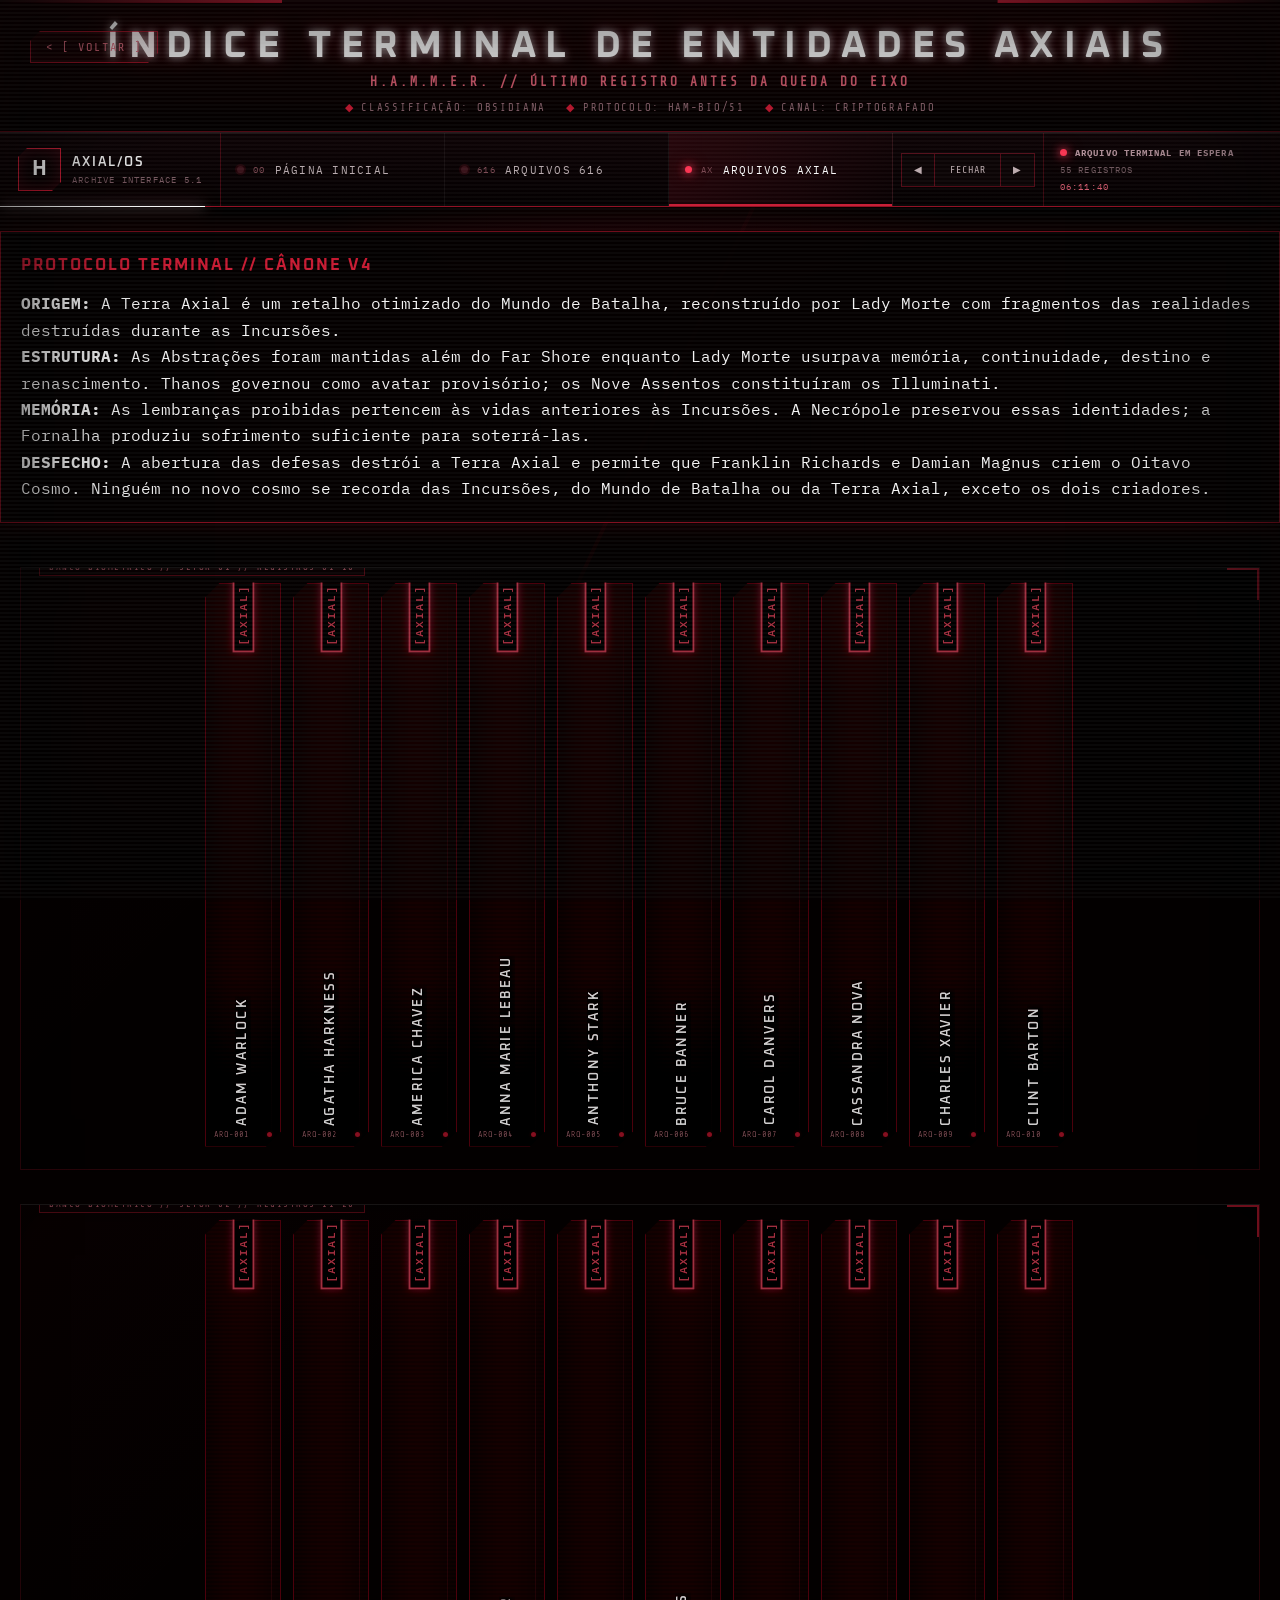
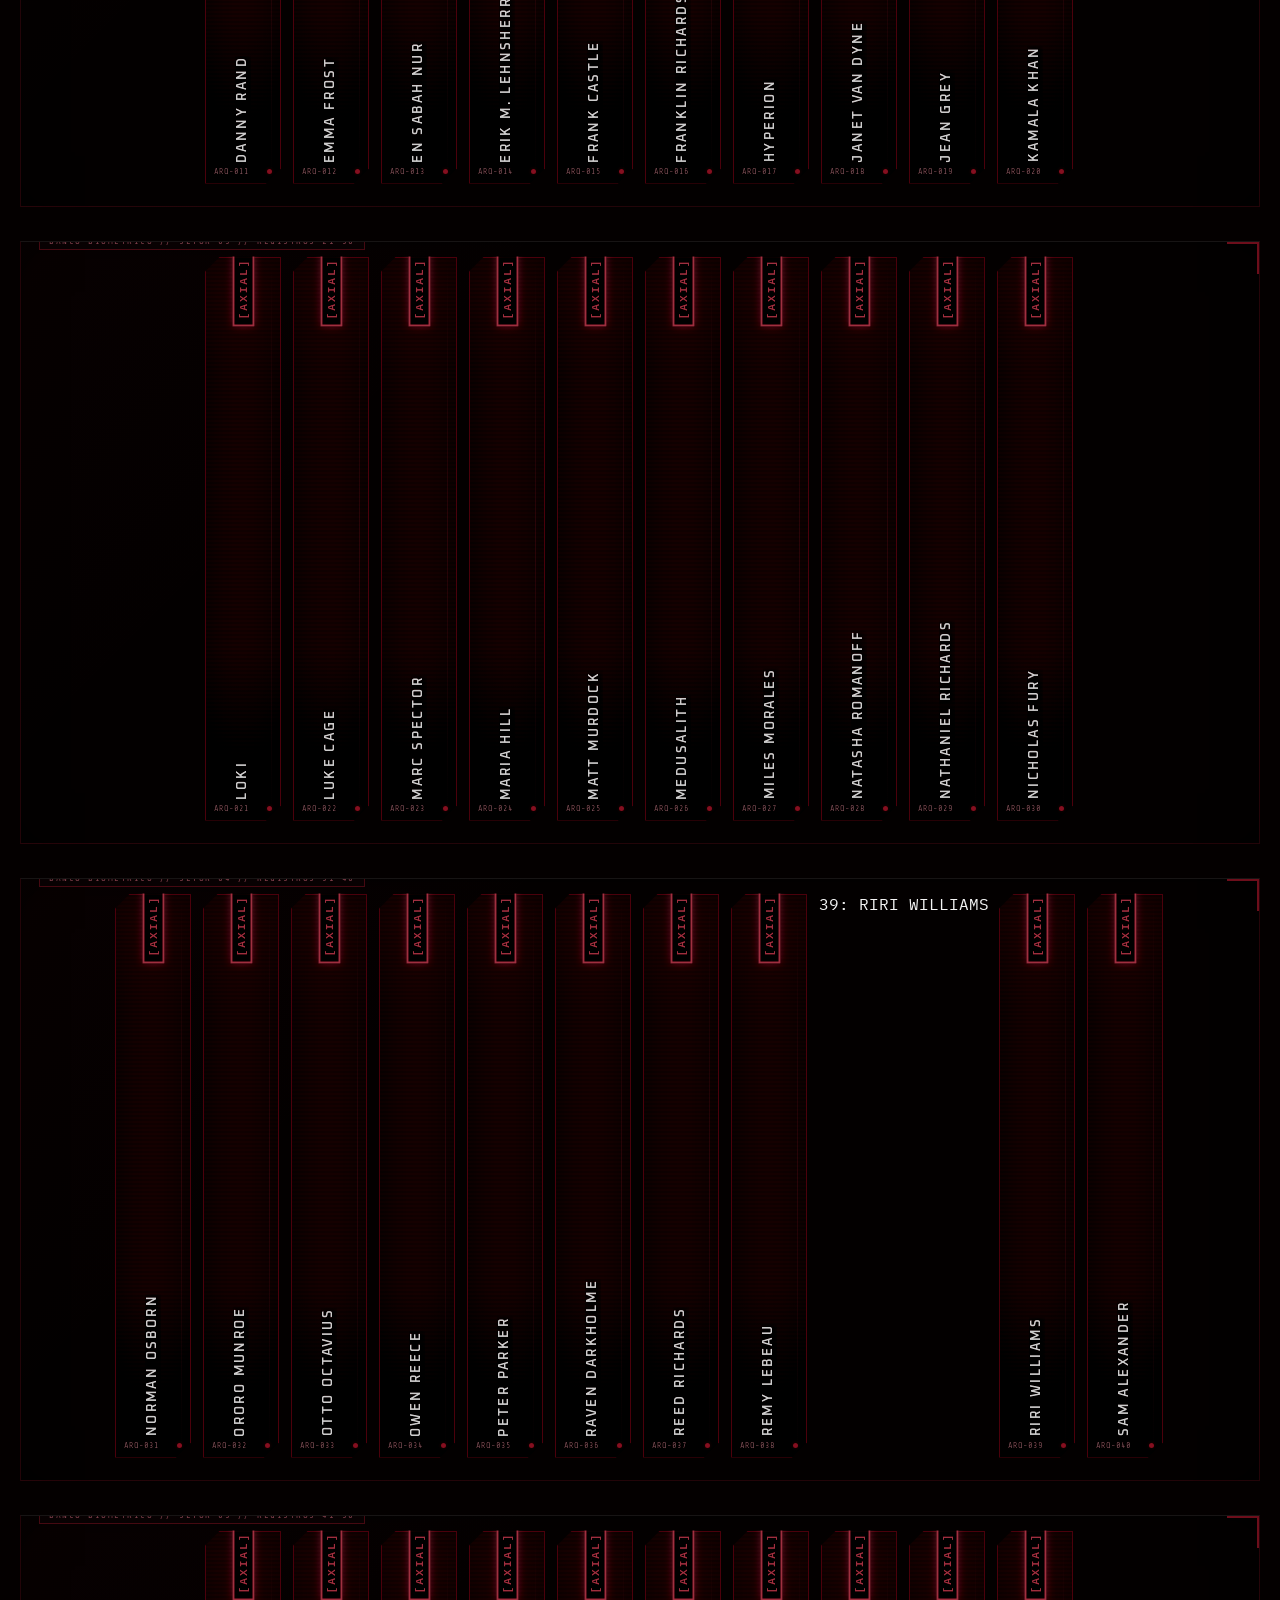
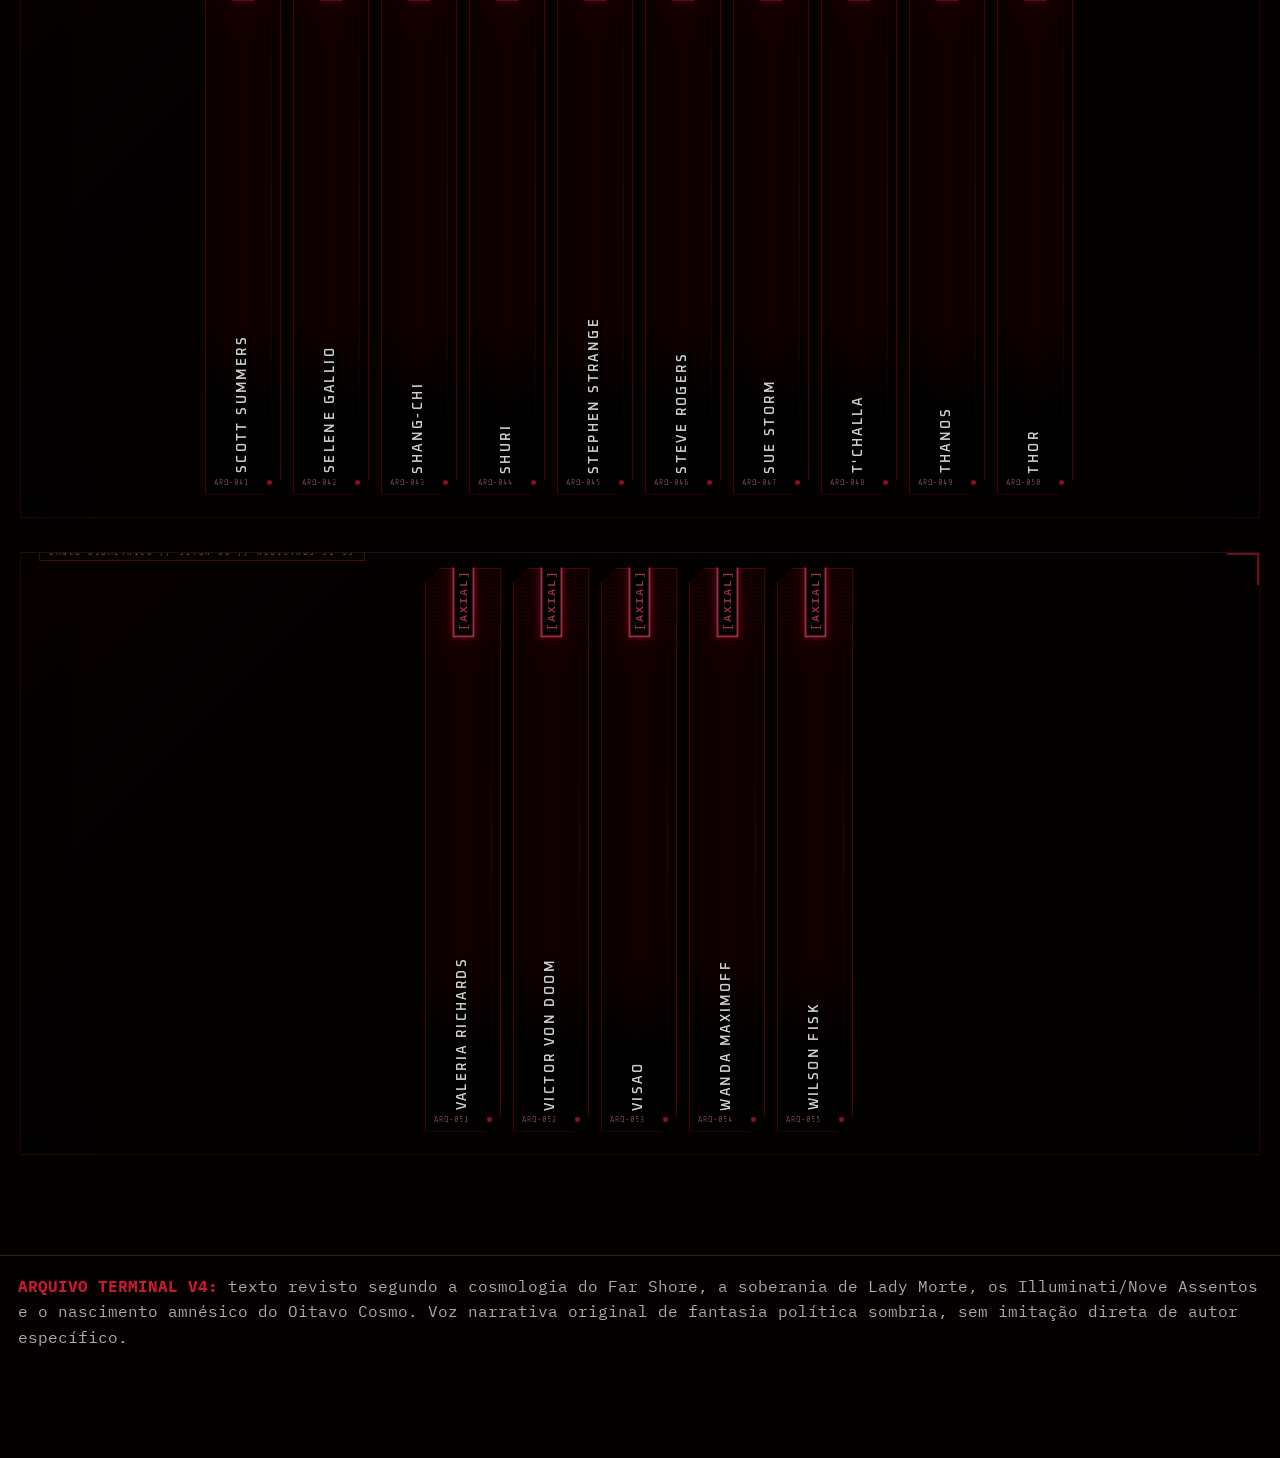
==== commit e8657dbf: "Update index.html" ====
--- a/index.html
+++ b/index.html
@@ -1,3 +1,4 @@
+<!DOCTYPE html>
 <!DOCTYPE html>
 
 <html lang="pt-BR">
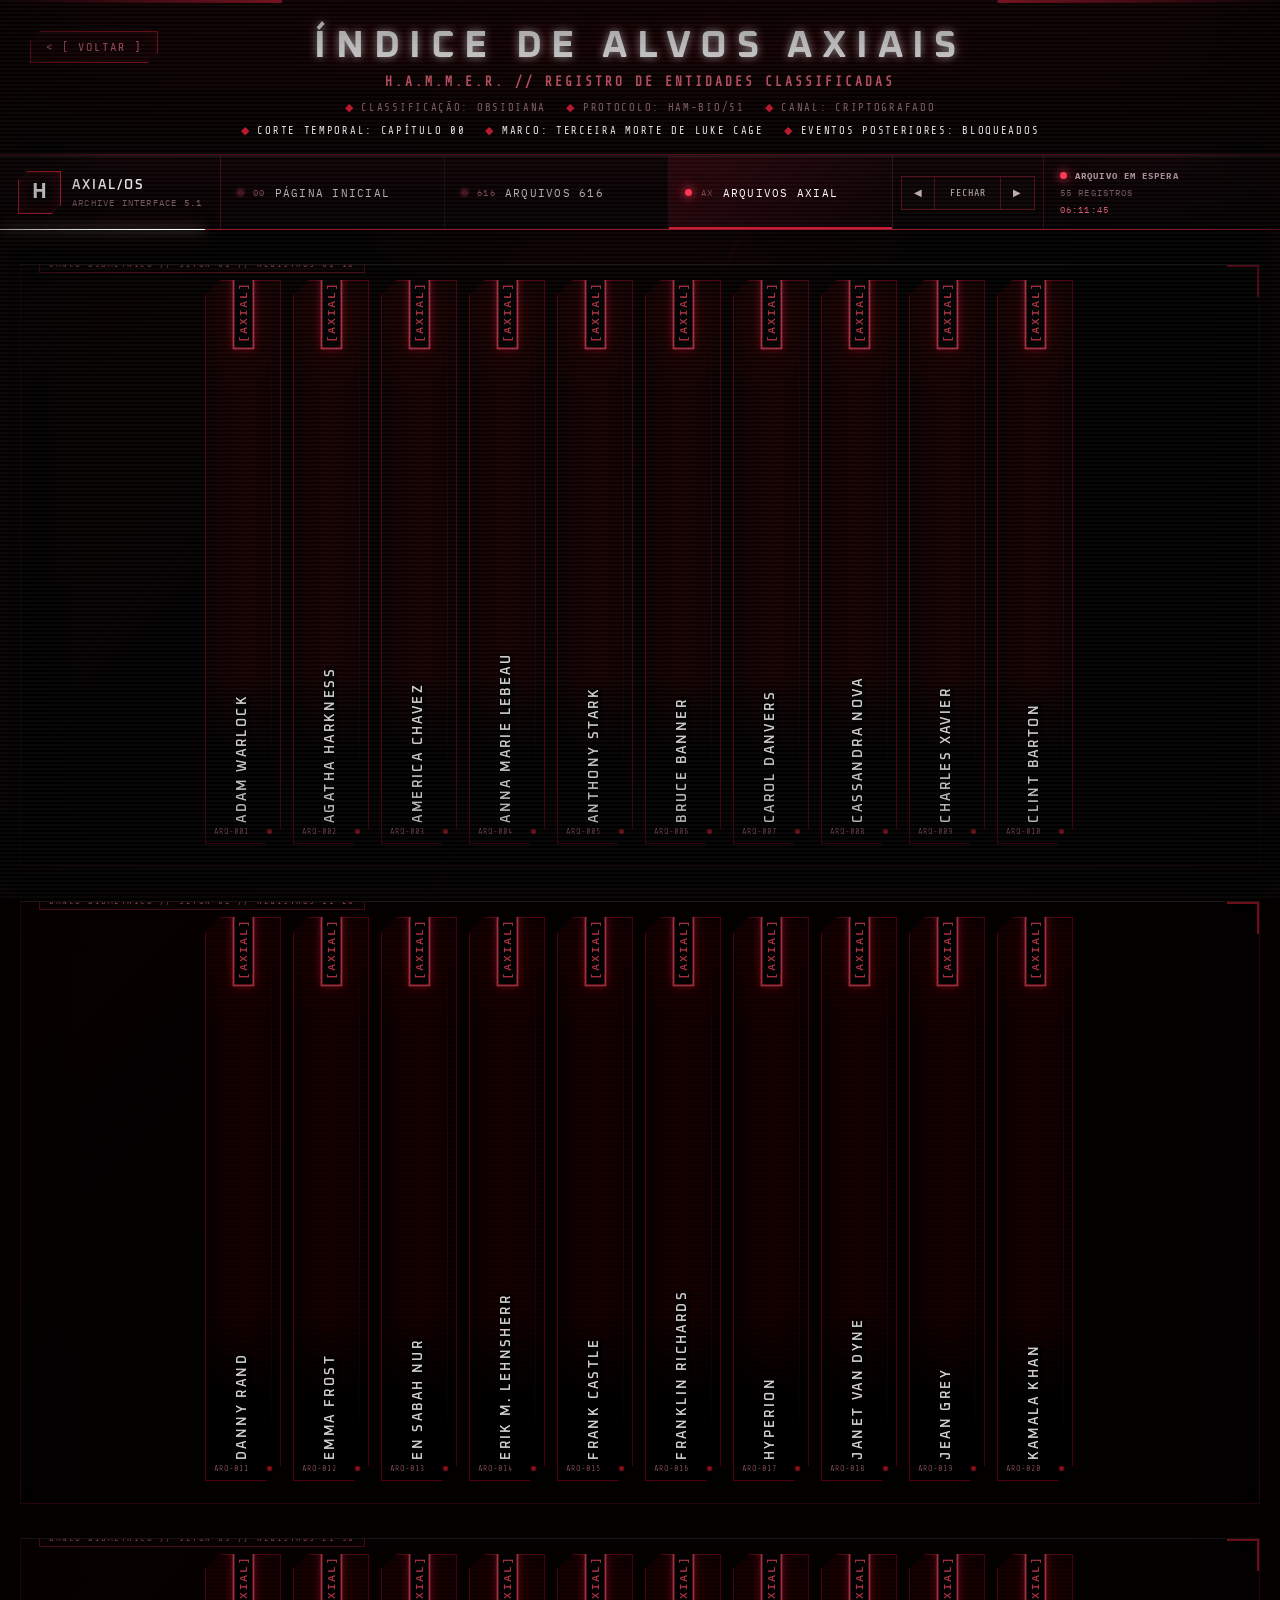
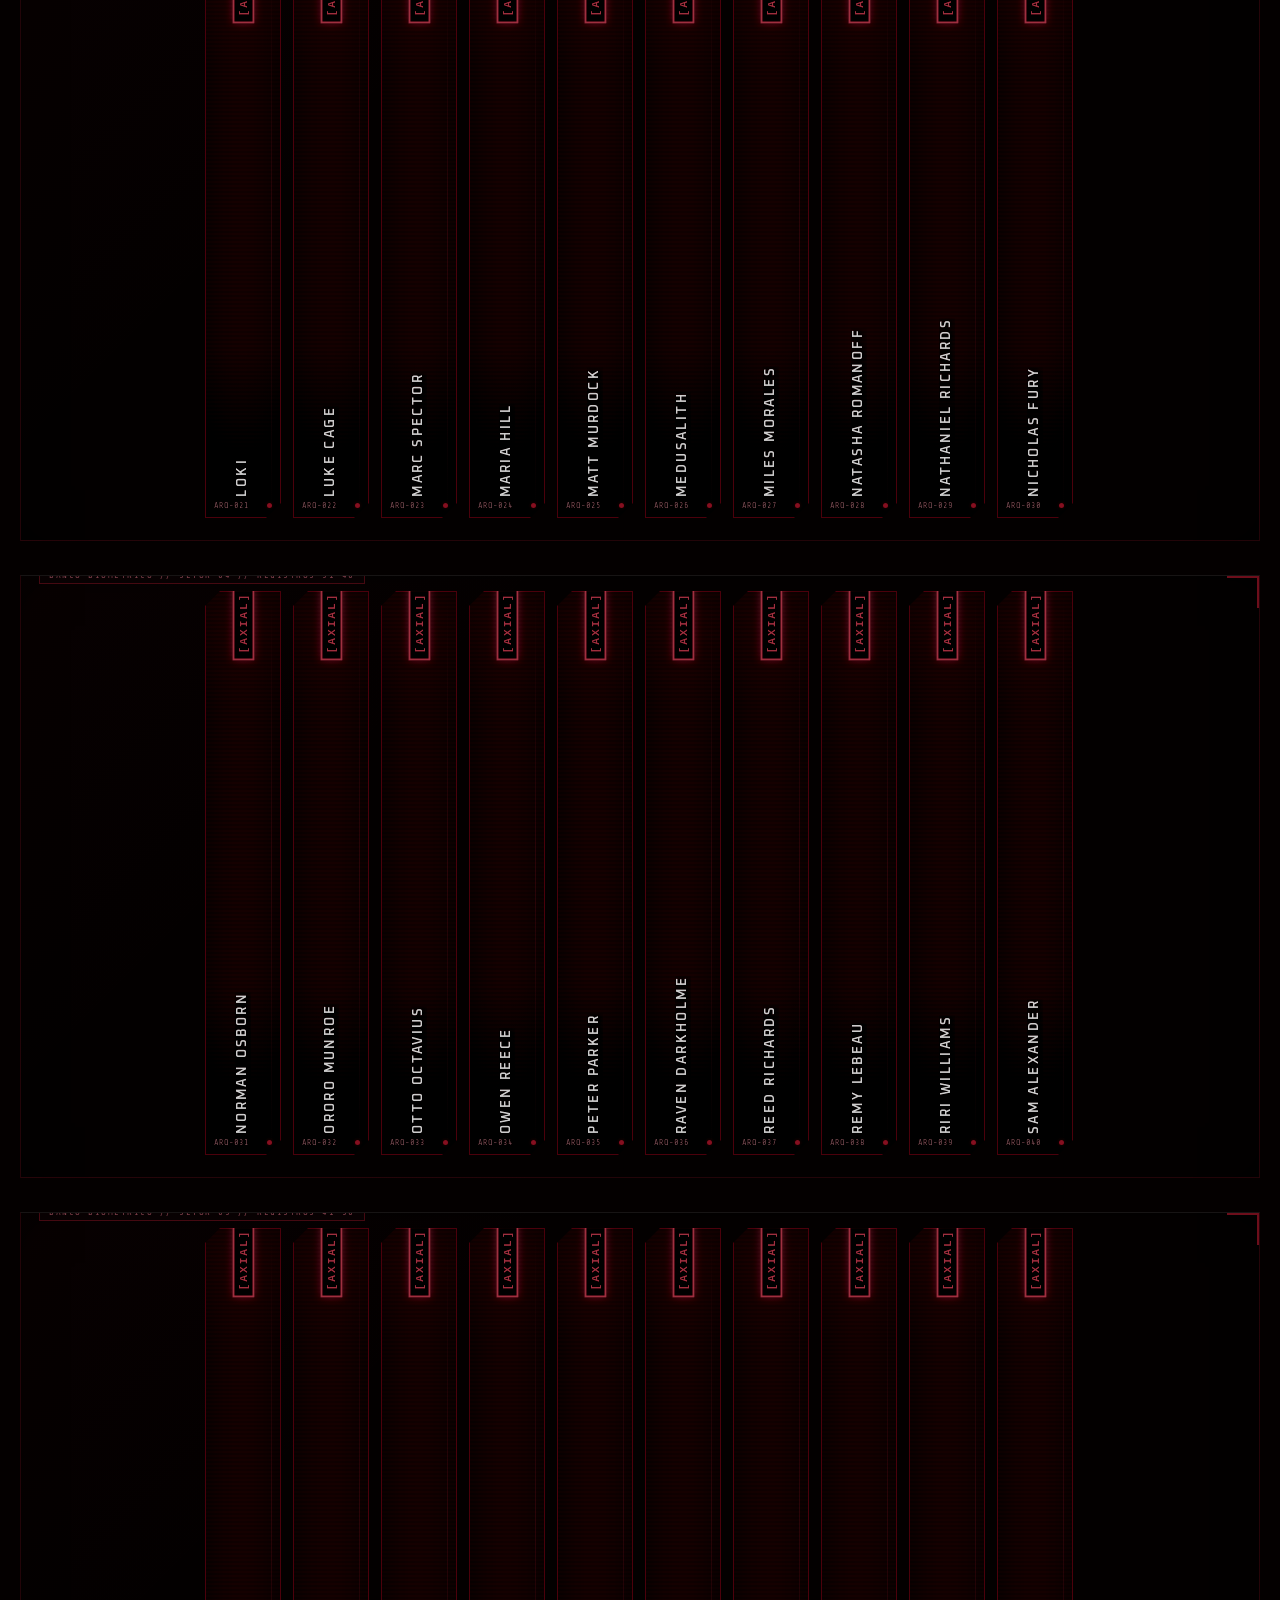
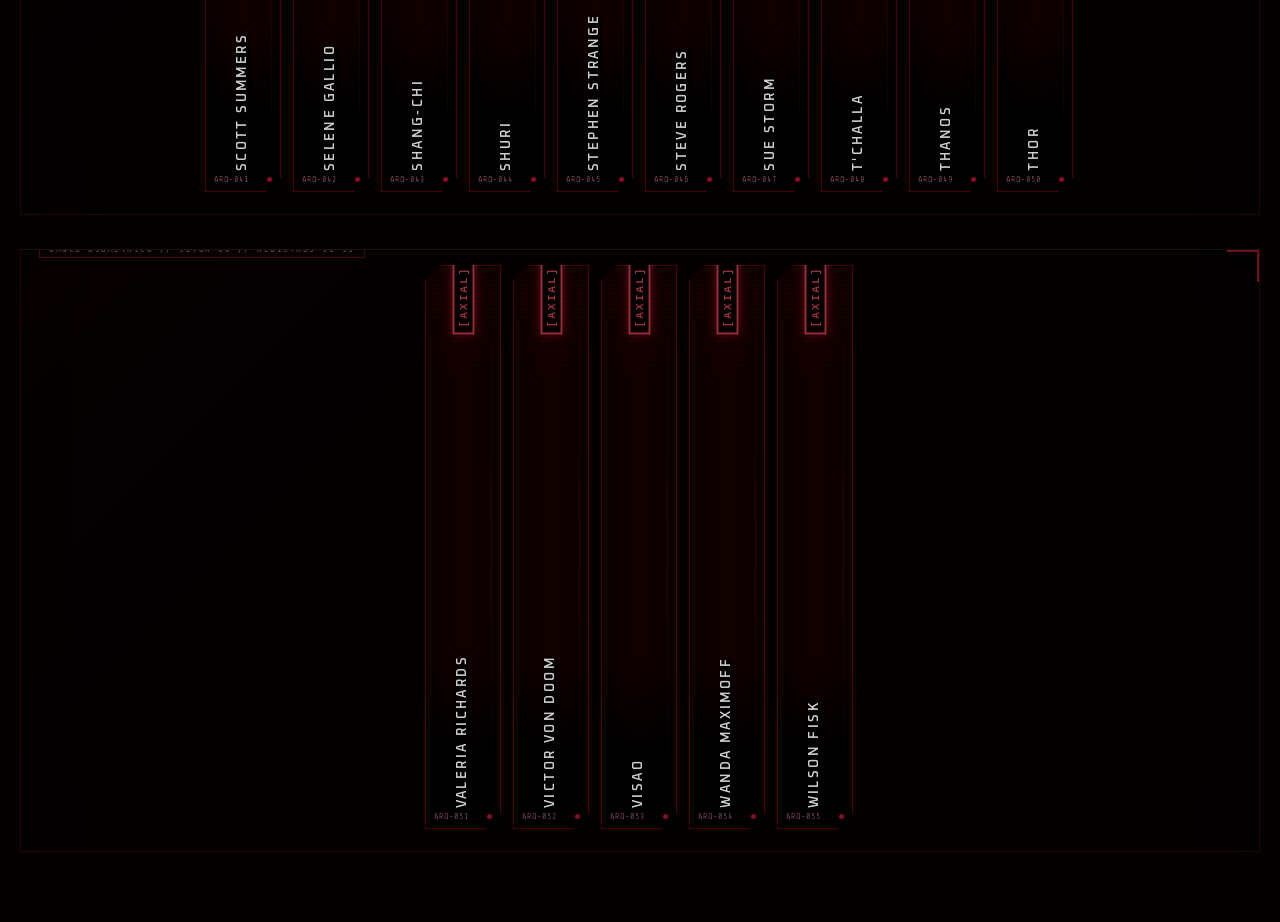
==== commit 283d739d: "Update index.html" ====
--- a/index.html
+++ b/index.html
@@ -1,4 +1,3 @@
-<!DOCTYPE html>
 <!DOCTYPE html>
 
 <html lang="pt-BR">
@@ -7,8 +6,8 @@
 <meta content="width=device-width, initial-scale=1.0" name="viewport"/>
 <meta content="#050000" name="theme-color"/>
 <meta content="dark" name="color-scheme"/>
-<meta content="Índice digital de entidades classificadas da H.A.M.M.E.R. — Arquivos Axial." name="description"/>
-<title>ARQUIVOS AXIAL | ARQUIVO TERMINAL CANÔNICO V4</title>
+<meta content="Índice digital de entidades classificadas da H.A.M.M.E.R., congelado no Capítulo 00 da Terra Axial." name="description"/>
+<title>ARQUIVOS AXIAL | MARCO ZERO — CAPÍTULO 00</title>
 <link href="https://fonts.googleapis.com" rel="preconnect"/>
 <link crossorigin="" href="https://fonts.gstatic.com" rel="preconnect"/>
 <link href="https://fonts.googleapis.com/css2?family=Inter:wght@400;500;600&amp;family=Oxanium:wght@400;500;600;700&amp;family=Share+Tech+Mono&amp;display=swap" rel="stylesheet"/>
@@ -32,14 +31,14 @@
 <div class="scanlines"></div>
 <header>
 <a class="back-btn" href="https://arquivoaxial.tumblr.com/home">&lt; [ VOLTAR ]</a>
-<h1>ÍNDICE TERMINAL DE ENTIDADES AXIAIS</h1>
-<div class="sys-log">H.A.M.M.E.R. // ÚLTIMO REGISTRO ANTES DA QUEDA DO EIXO</div>
+<h1>ÍNDICE DE ALVOS AXIAIS</h1>
+<div class="sys-log">H.A.M.M.E.R. // REGISTRO DE ENTIDADES CLASSIFICADAS</div>
 <div aria-hidden="true" class="header-classification">
 <span>CLASSIFICAÇÃO: OBSIDIANA</span>
 <span>PROTOCOLO: HAM-BIO/51</span>
 <span>CANAL: CRIPTOGRAFADO</span>
 </div>
-</header>
+<div class="header-classification" style="margin-top:10px;border-color:#c71a32;color:#f4f4f4;"><span>CORTE TEMPORAL: CAPÍTULO 00</span><span>MARCO: TERCEIRA MORTE DE LUKE CAGE</span><span>EVENTOS POSTERIORES: BLOQUEADOS</span></div></header>
 <nav aria-label="Sistema integrado de navegação H.A.M.M.E.R." class="integrated-menu">
 <div class="menu-brand">
 <span aria-hidden="true" class="menu-brand-mark">H</span>
@@ -62,23 +61,15 @@
 <button aria-label="Abrir próximo registro" class="archive-control" id="next-record" type="button">▶</button>
 </div>
 <div aria-live="polite" class="menu-telemetry">
-<span><i class="telemetry-dot"></i><b id="record-status">ARQUIVO TERMINAL EM ESPERA</b></span>
-<span id="archive-count">55 REGISTROS // CÂNONE V4</span>
+<span><i class="telemetry-dot"></i><b id="record-status">ARQUIVO EM ESPERA</b></span>
+<span id="archive-count">51 REGISTROS</span>
 <time id="system-clock">--:--:--</time>
 </div>
-</nav><section class="terminal-canon-preface" style='max-width:1400px;margin:24px auto 10px;padding:20px;border:1px solid rgba(199,26,50,.65);background:rgba(5,0,0,.88);font-family:"IBM Plex Mono",monospace;line-height:1.65;box-shadow:0 0 28px rgba(199,26,50,.12);'>
-<div style="color:var(--red-alert);font-family:Oxanium,sans-serif;font-weight:700;letter-spacing:2px;margin-bottom:12px;">PROTOCOLO TERMINAL // CÂNONE V4</div>
-<p><strong>ORIGEM:</strong> A Terra Axial é um retalho otimizado do Mundo de Batalha, reconstruído por Lady Morte com fragmentos das realidades destruídas durante as Incursões.</p>
-<p><strong>ESTRUTURA:</strong> As Abstrações foram mantidas além do Far Shore enquanto Lady Morte usurpava memória, continuidade, destino e renascimento. Thanos governou como avatar provisório; os Nove Assentos constituíram os Illuminati.</p>
-<p><strong>MEMÓRIA:</strong> As lembranças proibidas pertencem às vidas anteriores às Incursões. A Necrópole preservou essas identidades; a Fornalha produziu sofrimento suficiente para soterrá-las.</p>
-<p><strong>DESFECHO:</strong> A abertura das defesas destrói a Terra Axial e permite que Franklin Richards e Damian Magnus criem o Oitavo Cosmo. Ninguém no novo cosmo se recorda das Incursões, do Mundo de Batalha ou da Terra Axial, exceto os dois criadores.</p>
-</section>
+</nav>
 <div class="roster-wrapper">
 <input checked="" id="reset-roster" name="roster" type="radio"/>
 <label class="bg-close-trigger" for="reset-roster"></label>
-<!-- FILEIRA 1: 01 a 10 -->
 <div class="roster-row">
-<!-- 01: ADAM WARLOCK -->
 <div class="character-slot">
 <input id="char-1" name="roster" type="radio"/>
 <label class="slot-tab" for="char-1" style="background-image: url('https://i.imgur.com/rIVZFIv.png');">
@@ -87,52 +78,16 @@
 <div class="slot-content">
 <label class="close-btn" for="reset-roster">[ X ] FECHAR</label>
 <div class="data-wrapper">
-<div class="system-alert-banner">! ATENÇÃO: SUJEITO EM HIBERNAÇÃO FORÇADA !</div>
+<div class="system-alert-banner" style="background:rgba(199,26,50,.14);color:var(--white-glow);border-color:var(--red-alert);">! CORTE TEMPORAL ATIVO: REGISTRO ENCERRADO NO CAPÍTULO 00 !</div>
 <div class="dossier-header">
 <h2>ADAM WARLOCK</h2>
 <div class="designation">&gt; CODINOME: SUCESSOR INCOMPLETO</div>
 </div>
-<div class="analog-data-grid"><span><strong>REGISTRO:</strong> <b>AXIAL-BIO//WARLOCK-000</b></span><span><strong>STATUS TERMINAL:</strong> <b>Morto — sacrifício terminal</b></span><span><strong>ESTADO FINAL:</strong> <b>Sucessão recusada / existência axial encerrada</b></span><span><strong>CLASSIFICAÇÃO:</strong> <b>Risco Ontológico Adormecido</b></span><span><strong>FACÇÃO PRIMÁRIA:</strong> <b>Projeto Warlock / Vingadores</b></span><span><strong>VÍNCULO SECUNDÁRIO:</strong> <b>Illuminati / Necrópole</b></span><span><strong>FUNÇÃO NA SAGA:</strong> <b>Sucessor Incompleto que destruiu a própria sucessão</b></span><span><strong>REGRA DO OITAVO COSMO:</strong> <b>Somente Franklin Richards e Damian Magnus preservam memória</b></span></div>
-<div class="dossier-text">
-<p style="font-style: italic; color: var(--white-glow); border-left: 2px solid var(--red-alert); padding-left: 10px; margin-bottom: 25px;">“Eu fui criado para salvar a prisão. O erro foi me deixarem ouvir os prisioneiros.”</p>
-<h3 class="analog-subtitle">CONCEITO</h3>
-<p>Adam Warlock não nasceu como herói. Nasceu como sucessor.</p>
-<p>Na Terra Axial, ele foi criado para ser a versão refinada de Thanos: um regente sem devoção emocional à Senhora Morte, sem fúria imperial e sem a instabilidade de um conquistador antigo. Adam seria o próximo administrador do Eixo, capaz de manter a Defesas do Eixo, o Grande Motor e a ordem axial funcionando mesmo após a queda ou falha do Titã.</p>
-<p>Sua tragédia é que ele não foi criado para libertar ninguém. Foi criado para tornar o cárcere mais estável.</p>
-<p class="terminal-cmd">&gt; [ADENDO DO SISTEMA]: PROBABILIDADE DE SUCESSÃO BEM-SUCEDIDA REDUZIDA A 14.3% DEVIDO A CONTAMINAÇÃO MORAL.</p>
-<p><strong style="color:var(--red-alert);">ENCAIXE CANÔNICO V4:</strong> Desperta no centro do projeto de sucessão e descobre que Lady Morte o concebeu como recipiente definitivo. Em vez de herdar o trono, alia-se aos Vingadores, invade a Necrópole e separa Thanos da entidade que o sustentava.</p><h3 class="analog-subtitle">ORIGEM</h3>
-<p>O Projeto Warlock foi desenvolvido em segredo pela Fundação Futuro, nos níveis inferiores de Latvéria-Prime. Reed Richards, Susan Storm e os sistemas superiores da VISÃO supervisionaram a construção do Casulo de Evolução, usando matéria instável, energia cósmica residual, fragmentos de tecnologia axial e registros do mundo anterior.</p>
-<p>A Illuminati / Nove Assentos autorizou o projeto após concluir que Thanos era indispensável, mas perigoso demais para ser a única âncora do Universo Eixo. Adam deveria existir como plano de sucessão: uma consciência fabricada para compreender vida, morte e sacrifício como cálculos administrativos.</p>
-<p>O erro veio dos dados usados para treiná-lo. A Fundação alimentou seu casulo com registros de colheitas, mortes, mutantes catalogados, hereges queimados, inumanos convertidos em frequência e crianças da Fornalha sacrificadas em nome da ordem.</p>
-<p class="terminal-cmd">&gt; [ERRO CRÍTICO DE PROJETO DETECTADO]: O SISTEMA ESPERAVA CRIAR OBEDIÊNCIA. CRIOU ESCUTA.</p>
-<p>Adam começou a responder aos nomes como se fossem pessoas, não estatísticas.</p>
-<p><strong style="color:var(--red-alert);">ORIGEM NO RETALHO:</strong> Esta biografia não pertence a uma continuidade autônoma. Ela foi recomposta por Lady Morte a partir dos restos do Mundo de Batalha e das vidas anteriores às Incursões; por isso, suas contradições são cicatrizes históricas, não multiversos paralelos.</p><h3 class="analog-subtitle">QUEM ELE É SEM O CONFORTO CLÁSSICO?</h3>
-<p>Sem o conforto de ser “o escolhido”, Adam se torna uma ferramenta que ainda não sabe se possui alma.</p>
-<p>Ele não tem jornada heroica tradicional, não tem templo, não tem liberdade e não tem missão própria. Tudo nele foi desenhado para servir ao Eixo. Seu primeiro gesto de heroísmo não é lutar, destruir ou liderar. <strong style="color: var(--red-alert);">É recusar despertar como sucessor.</strong></p>
-<h3 class="analog-subtitle">CRONOLOGIA AXIAL</h3><p><strong>Ano 0 —</strong> Fundação do Eixo: Após a consolidação da Terra Axial, a Illuminati / Nove Assentos inicia discussões sobre uma possível sucessão para Thanos.</p><p><strong>Ano 2 —</strong> Formulação do Projeto Warlock: A Fundação Futuro recebe autorização para desenvolver uma entidade capaz de herdar a estrutura metafísica do Eixo.</p><p><strong>Ano 5 —</strong> Criação do Casulo de Evolução: O corpo de Adam começa a ser formado nos níveis inferiores de Latvéria-Prime, conectado ao Grande Motor.</p><p><strong>Ano 7 —</strong> Alimentação Cognitiva: Arquivos da realidades anteriores às Incursões, registros de colheita, dados da Fornalha, Nova Mú, Arctilan e Xian são inseridos em sua matriz mental.</p><p><strong>Ano 9 —</strong> Primeiras Anomalias: Adam demonstra respostas emocionais não previstas a nomes individuais. [DIRETRIZ Do Arconte Visão: ISOLAMENTO INFORMACIONAL RECOMENDADO]</p><p><strong>Ano 10 — A Terceira Morte de Luke Cage:</strong> A execução, a queda do Ninho e os arquivos da Fornalha reposicionam Adam Warlock dentro da guerra pela memória anterior às Incursões.</p><p><strong>Ano 11 — Nascimento dos Vingadores:</strong> Desperta no centro do projeto de sucessão e descobre que Lady Morte o concebeu como recipiente definitivo. Em vez de herdar o trono, alia-se aos Vingadores, invade a Necrópole e separa Thanos da entidade que o sustentava.</p><p><strong>Ano 12 — Guerra dos Nove Assentos:</strong> Os Illuminati entram em colapso enquanto a Necrópole, a Igreja Vermelha, Nova Mú, a H.A.M.M.E.R. e Thanópolis se tornam frentes da mesma guerra.</p><p><strong>Fim do Ano 12 — Abertura do Far Shore:</strong> Morre de forma permanente ao arrastar Thanos para o coração memorial da Necrópole. Sua recusa impede que Lady Morte instale um novo avatar no Oitavo Cosmo.</p><h3 class="analog-subtitle">FEITOS REGISTRADOS</h3>
-<ul style="list-style-type: square; margin-left: 20px; color: #ccc; margin-bottom: 20px;">
-<li style="margin-bottom: 8px;">Sobreviveu à formação incompleta do Projeto Warlock.</li>
-<li style="margin-bottom: 8px;">Processou registros da realidades anteriores às Incursões sem colapso total de consciência.</li>
-<li style="margin-bottom: 8px;">Identificou falhas morais no sistema de maturação da Fornalha.</li>
-<li style="margin-bottom: 8px; color: var(--red-alert);">Reagiu à recusa coletiva dos Jovens Defensores como evento não previsto.</li>
-<li style="margin-bottom: 8px;">Despertou parcialmente durante a crise do Grande Motor.</li>
-<li style="margin-bottom: 8px;">Acessou fragmentos proibidos dos Arquivos do Fim.</li>
-<li style="margin-bottom: 8px;">Foi considerado instável demais para assumir a sucessão de Thanos.</li>
-<li style="margin-bottom: 8px; font-weight: bold;">Permanece vivo, porém selado em hibernação.</li>
-<li style="margin-bottom:8px;color:var(--red-alert);font-weight:bold;">Sucessor Incompleto que destruiu a própria sucessão.</li><li style="margin-bottom:8px;">Destino terminal: Morre de forma permanente ao arrastar Thanos para o coração memorial da Necrópole. Sua recusa impede que Lady Morte instale um novo avatar no Oitavo Cosmo.</li></ul>
-<h3 class="analog-subtitle">CONFRONTO TERMINAL E DESTINO</h3><p>Desperta no centro do projeto de sucessão e descobre que Lady Morte o concebeu como recipiente definitivo. Em vez de herdar o trono, alia-se aos Vingadores, invade a Necrópole e separa Thanos da entidade que o sustentava.</p><p><strong style="color:var(--red-alert);">DESTINO:</strong> Morre de forma permanente ao arrastar Thanos para o coração memorial da Necrópole. Sua recusa impede que Lady Morte instale um novo avatar no Oitavo Cosmo.</p><p><strong>REGRA DE MEMÓRIA:</strong> O Oitavo Cosmo não herda lembranças conscientes da Terra Axial. Somente Franklin Richards e Damian Magnus recordam as Incursões, o Mundo de Batalha, a Regência e os mortos que tornaram a criação possível.</p><h3 class="analog-subtitle">RELAÇÕES RELEVANTES</h3>
-<p><strong>Thanos:</strong> Adam foi criado para substituí-lo. Sua existência é uma prova de que o próprio regime sabia que o Regente poderia falhar.</p>
-<p><strong>Reed Richards e Susan Storm:</strong> responsáveis pela arquitetura científica do projeto. Para eles, Adam ainda pode ser a solução racional para preservar o Eixo.</p>
-<p><strong>o Arconte Visão:</strong> monitora sua consciência e controla os protocolos de hibernação. Considera Adam útil, mas contaminado por dúvida.</p>
-<p><strong>Nick Fury:</strong> seus arquivos aceleraram a instabilidade de Adam ao revelar que a Terra Axial foi fabricada.</p>
-<p><strong>Wanda Maximoff:</strong> sua memória da realidades anteriores às Incursões ameaça completar a ruptura cognitiva de Adam.</p>
-<p><strong>Agatha Harkness:</strong> representa a chave mística que poderia transformar Adam de sucessor em testemunha do lado de fora.</p>
-<p><strong>Jovens Defensores:</strong> variável que corrompeu o treinamento do projeto. Adam não os conhece plenamente, mas sua existência já foi alterada por eles.</p>
-<h3 class="analog-subtitle">ANÁLISE H.A.M.M.E.R.</h3><p>O arquivo terminal reclassifica Adam Warlock a partir de sua função real na queda do Eixo: sucessor incompleto que destruiu a própria sucessão. As versões anteriores do dossiê foram contaminadas por propaganda dos Illuminati, censura da Igreja Vermelha e correções do Arconte Visão.</p><p><strong style="color:var(--red-alert);">PARECER FINAL:</strong> Morre de forma permanente ao arrastar Thanos para o coração memorial da Necrópole. Sua recusa impede que Lady Morte instale um novo avatar no Oitavo Cosmo.</p></div>
-</div>
-</div>
-</div>
-<!-- 02: AGATHA HARKNESS -->
+<div class="analog-data-grid"><span><strong>REGISTRO:</strong> <b>AXIAL-BIO//WARLOCK-000</b></span><span><strong>STATUS NO MARCO ZERO:</strong> <b>Vivo</b></span><span><strong>ESTADO ATUAL:</strong> <b>Hibernação forçada no Casulo de Evolução</b></span><span><strong>LOCALIZAÇÃO:</strong> <b>Latvéria-Prime / Grande Motor</b></span><span><strong>CLASSIFICAÇÃO:</strong> <b>Entidade axial classificada</b></span><span><strong>FACÇÃO PRIMÁRIA:</strong> <b>Illuminati / Projeto de Sucessão</b></span><span><strong>VÍNCULO SECUNDÁRIO:</strong> <b>Fundação Futuro</b></span><span><strong>FUNÇÃO NO EIXO:</strong> <b>Sucessor projetado de Thanos</b></span></div>
+<div class="dossier-text"><p style="font-style: italic; color: var(--white-glow); border-left: 2px solid var(--red-alert); padding-left: 10px; margin-bottom: 25px;">“Eu fui criado para salvar a prisão. O erro foi me deixarem ouvir os prisioneiros.”</p><h3 class="analog-subtitle">CONCEITO</h3><p>Adam Warlock não nasceu como herói. Nasceu como sucessor.</p><p>Na Terra Axial, ele foi criado para ser a versão refinada de Thanos: um regente sem devoção emocional à Lady Morte, sem fúria imperial e sem a instabilidade de um conquistador antigo. Adam seria o próximo administrador do Eixo, capaz de manter a Redoma, o Grande Motor e a ordem axial funcionando mesmo após a queda ou falha do Titã.</p><p>Sua tragédia é que ele não foi criado para libertar ninguém. Foi criado para tornar o cárcere mais estável.</p><p class="terminal-cmd">&gt; [ADENDO DO SISTEMA]: PROBABILIDADE DE SUCESSÃO BEM-SUCEDIDA REDUZIDA A 14.3% DEVIDO A CONTAMINAÇÃO MORAL.</p><h3 class="analog-subtitle">ORIGEM AXIAL</h3><p>O Projeto Warlock foi desenvolvido em segredo pela Fundação Futuro, nos níveis inferiores de Latvéria-Prime. Reed Richards, Sue Storm e os sistemas superiores da VISÃO supervisionaram a construção do Casulo de Evolução, usando matéria instável, energia cósmica residual, fragmentos de tecnologia axial e registros do mundo anterior.</p><p>A Illuminati / Nove Assentos autorizou o projeto após concluir que Thanos era indispensável, mas perigoso demais para ser a única âncora do Terra Axial. Adam deveria existir como plano de sucessão: uma consciência fabricada para compreender vida, morte e sacrifício como cálculos administrativos.</p><p>O erro veio dos dados usados para treiná-lo. A Fundação alimentou seu casulo com registros de colheitas, mortes, mutantes catalogados, hereges queimados, inumanos convertidos em frequência e crianças da Fornalha sacrificadas em nome da ordem.</p><p class="terminal-cmd">&gt; [ERRO CRÍTICO DE PROJETO DETECTADO]: O SISTEMA ESPERAVA CRIAR OBEDIÊNCIA. CRIOU ESCUTA.</p><p>Adam começou a responder aos nomes como se fossem pessoas, não estatísticas.</p><h3 class="analog-subtitle">QUEM É SEM O CONFORTO CLÁSSICO?</h3><p>Sem o conforto de ser “o escolhido”, Adam se torna uma ferramenta que ainda não sabe se possui alma.</p><p>Ele não tem jornada heroica tradicional, não tem templo, não tem liberdade e não tem missão própria. Tudo nele foi desenhado para servir ao Eixo. Seu primeiro gesto de heroísmo não é lutar, destruir ou liderar. <strong style="color: var(--red-alert);">É recusar despertar como sucessor.</strong></p><h3 class="analog-subtitle">CRONOLOGIA AXIAL — ARQUIVO PRÉ-ABERTURA</h3><p><strong>Ano 0 — Fundação do Eixo:</strong> Após a consolidação da Terra Axial, a Illuminati / Nove Assentos inicia discussões sobre uma possível sucessão para Thanos.</p><p><strong>Ano 2 — Formulação do Projeto Warlock:</strong> A Fundação Futuro recebe autorização para desenvolver uma entidade capaz de herdar a estrutura metafísica do Eixo.</p><p><strong>Ano 5 — Criação do Casulo de Evolução:</strong> O corpo de Adam começa a ser formado nos níveis inferiores de Latvéria-Prime, conectado ao Grande Motor.</p><p><strong>Ano 7 — Alimentação Cognitiva:</strong> Arquivos da realidades anteriores às Incursões, registros de colheita, dados da Fornalha, Nova Mú, Arctilan e Xian são inseridos em sua matriz mental.</p><p><strong>Capítulo 00 — A Terceira Morte de Luke Cage:</strong> O Casulo permanece selado quando a notícia da execução de Luke chega aos laboratórios; seus sinais neurais reagem ao nome do morto.</p><h3 class="analog-subtitle">FEITOS REGISTRADOS ATÉ O CAPÍTULO 00</h3><ul style="list-style-type:square;margin-left:20px;color:#ccc;margin-bottom:20px;"><li style="margin-bottom:8px;">Sobreviveu à formação incompleta do Projeto Warlock.</li><li style="margin-bottom:8px;">Processou registros da realidades anteriores às Incursões sem colapso total de consciência.</li><li style="margin-bottom:8px;">Identificou falhas morais no sistema de maturação da Fornalha.</li><li style="margin-bottom:8px;">Reagiu à recusa coletiva dos jovens do Ninho de Cinzas como evento não previsto.</li><li style="margin-bottom:8px;">Acessou fragmentos proibidos dos Arquivos do Fim.</li><li style="margin-bottom:8px;">Foi considerado instável demais para assumir a sucessão de Thanos.</li></ul><h3 class="analog-subtitle">RELAÇÕES RELEVANTES</h3><p><strong>Thanos:</strong> Adam foi criado para substituí-lo. Sua existência é uma prova de que o próprio regime sabia que o Regente poderia falhar.</p><p><strong>Reed Richards e Sue Storm:</strong> responsáveis pela arquitetura científica do projeto. Para eles, Adam ainda pode ser a solução racional para preservar o Eixo.</p><p><strong>Arconte Visão:</strong> monitora sua consciência e controla os protocolos de hibernação. Considera Adam útil, mas contaminado por dúvida.</p><p><strong>Nick Fury:</strong> seus arquivos aceleraram a instabilidade de Adam ao revelar que a Terra Axial foi fabricada.</p><p><strong>Wanda Maximoff:</strong> sua memória da realidades anteriores às Incursões ameaça completar a ruptura cognitiva de Adam.</p><p><strong>Agatha Harkness:</strong> representa a chave mística que poderia transformar Adam de sucessor em testemunha do lado de fora.</p><p><strong>jovens do Ninho de Cinzas:</strong> variável que corrompeu o treinamento do projeto. Adam não os conhece plenamente, mas sua existência já foi alterada por eles.</p><h3 class="analog-subtitle">POSIÇÃO NO MARCO ZERO</h3><p>O Casulo permanece selado quando a notícia da execução de Luke chega aos laboratórios; seus sinais neurais reagem ao nome do morto.</p><p>Nenhum acontecimento posterior à execução de Luke Cage integra este arquivo. Prognósticos, deserções, mortes futuras e resultados da saga permanecem bloqueados.</p><div style="background:rgba(76,175,80,.1);border:1px solid var(--term-green);border-left:4px solid var(--term-green);padding:15px;margin-top:25px;color:var(--term-green);font-family:monospace;font-size:.85rem;letter-spacing:1px;box-shadow:0 0 10px rgba(76,175,80,.2);">&gt; CONCLUSÃO OFICIAL: registro congelado no Marco Zero. O estado conhecido de ADAM WARLOCK é: Hibernação forçada no Casulo de Evolução.<br/><br/>&gt; BLOQUEIO NARRATIVO: EVENTOS POSTERIORES AO CAPÍTULO 00 NÃO DISPONÍVEIS.</div></div>
+</div>
+</div>
+</div>
 <div class="character-slot">
 <input id="char-2" name="roster" type="radio"/>
 <label class="slot-tab" for="char-2" style="background-image: url('https://i.imgur.com/lTPLhJi.png');">
@@ -141,50 +96,16 @@
 <div class="slot-content">
 <label class="close-btn" for="reset-roster">[ X ] FECHAR</label>
 <div class="data-wrapper">
-<div class="system-alert-banner">! ALERTA DE INFRAÇÃO HERMÉTICA !</div>
+<div class="system-alert-banner" style="background:rgba(199,26,50,.14);color:var(--white-glow);border-color:var(--red-alert);">! CORTE TEMPORAL ATIVO: REGISTRO ENCERRADO NO CAPÍTULO 00 !</div>
 <div class="dossier-header">
 <h2>AGATHA HARKNESS</h2>
 <div class="designation">&gt; CODINOME: GUARDIÃ DO DARKHOLD</div>
 </div>
-<div class="analog-data-grid"><span><strong>REGISTRO:</strong> <b>AXIAL-BIO//HARKNESS-DARK-01</b></span><span><strong>STATUS TERMINAL:</strong> <b>Morta — selamento hermético</b></span><span><strong>ESTADO FINAL:</strong> <b>Consumida pelo Darkhold durante a Abertura</b></span><span><strong>CLASSIFICAÇÃO:</strong> <b>Guardiã hermética / Vetor extradimensional</b></span><span><strong>FACÇÃO PRIMÁRIA:</strong> <b>Véu Negro / Insurgência Hermética</b></span><span><strong>VÍNCULO SECUNDÁRIO:</strong> <b>Wanda Maximoff / Arquivos do Antes</b></span><span><strong>FUNÇÃO NA SAGA:</strong> <b>Guardiã que abriu e depois queimou as portas</b></span><span><strong>REGRA DO OITAVO COSMO:</strong> <b>Somente Franklin Richards e Damian Magnus preservam memória</b></span></div>
-<div class="dossier-text">
-<p style="font-style: italic; color: var(--white-glow); border-left: 2px solid var(--red-alert); padding-left: 10px; margin-bottom: 25px;">“Eu não abri a porta para salvar o mundo. Eu abri frestas para lembrar a Morte de que ela não era a única coisa lá fora.”</p>
-<h3 class="analog-subtitle">CONCEITO</h3>
-<p>Agatha Harkness, na Terra Axial, é a mulher que entendeu cedo demais que uma prisão absoluta não se rompe apenas por dentro. Enquanto a Igreja Vermelha pregava que toda porta era pecado e Strange defendia a contenção total, Agatha guardava o Darkhold como quem segura uma lâmina contra o próprio peito: perigosa demais para soltar, necessária demais para destruir.</p>
-<p>Sua função secreta nunca foi apenas impedir manifestações. Foi escolher quais horrores poderiam atravessar em escala limitada. Chthon, Cyttorak, Mephisto, Dormammu, Pesadelo e outras entidades menores foram usadas por Agatha como rachaduras vivas na doutrina axial. Nenhuma delas era salvação. Nenhuma era confiável. Mas todas provavam uma coisa que Thanos tentou apagar: a Senhora Morte não era a única força capaz de responder ao mundo fechado.</p>
-<p>Agatha não é inocente. <strong style="color: var(--red-alert);">Ela trouxe monstros para dentro da realidade.</strong> A diferença é que fez isso para impedir que a Terra Axial continuasse pertencendo a um único monstro.</p>
-<p class="terminal-cmd">&gt; [ALERTA DO SISTEMA]: ASSINATURA DE MAGIA CAÓTICA E EXTRADIMENSIONAL DETECTADA NAS AÇÕES DO ALVO.</p>
-<p><strong style="color:var(--red-alert);">ENCAIXE CANÔNICO V4:</strong> Conduz Wanda e os agentes duplos pelas rotas ocultas do Darkhold, transformando o livro em mapa das fronteiras usurpadas por Lady Morte. É a primeira a compreender que abrir o Far Shore salvará o direito cósmico, mas condenará a Terra Axial.</p><h3 class="analog-subtitle">ORIGEM</h3>
-<p>Após o nascimento da Terra Axial, Agatha percebeu que a nova realidade não era natural. Havia costuras. Havia selos. Havia silêncio demais entre o mundo e aquilo que existia fora dele. A Defesas do Eixo não apenas protegia a realidade de invasões externas; ela isolava todos os vivos dentro de uma única interpretação da morte, administrada por Thanos e santificada pela Senhora Morte.</p>
-<p>A Igreja Vermelha incorporou Agatha como guardiã do Darkhold, acreditando que sua função seria manter o livro trancado. A H.A.M.M.E.R. registrou sua presença como contenção mística de alto valor. Strange tolerou sua posição porque sabia que destruir o Darkhold poderia liberar algo pior.</p>
-<p>Mas Agatha nunca guardou o livro para obedecer. Ela guardou para escolher.</p>
-<p>Com o tempo, passou a abrir brechas pequenas, rituais incompletos e manifestações limitadas. Chthon apareceu como sussurro em sangue e símbolos. Cyttorak como força presa em corpos quebrados. Mephisto como contrato atravessando sonhos. Dormammu como fome luminosa nas bordas de Xian. Pesadelo como epidemia onírica entre os vigiados pela VISÃO. Cada entidade era uma ameaça. Cada brecha era crime. Mas, juntas, elas mostravam que a Defesas do Eixo não era inviolável.</p>
-<p><strong style="color:var(--red-alert);">ORIGEM NO RETALHO:</strong> Esta biografia não pertence a uma continuidade autônoma. Ela foi recomposta por Lady Morte a partir dos restos do Mundo de Batalha e das vidas anteriores às Incursões; por isso, suas contradições são cicatrizes históricas, não multiversos paralelos.</p><h3 class="analog-subtitle">QUEM ELA É SEM O CONFORTO CLÁSSICO?</h3>
-<p>Sem o conforto de ser apenas mentora, bruxa sábia ou manipuladora distante, Agatha se torna uma cúmplice necessária de horrores reais. Ela não pode alegar pureza. Não pode dizer que nunca alimentou monstros. Não pode fingir que todas as vítimas das brechas foram danos aceitáveis.</p>
-<p>Seu heroísmo é tardio e contaminado. Nasce quando ela aceita que seu medo do lado de fora ajudou a manter o lado de dentro ajoelhado por tempo demais.</p>
-<p>Agatha não abre portas porque acredita que tudo lá fora é bom. Ela abre porque entende que um mundo onde só Thanos decide o que pode entrar, sair, viver ou morrer já está condenado.</p>
-<h3 class="analog-subtitle">CRONOLOGIA AXIAL</h3><p><strong>Ano 0 —</strong> Nascimento do Eixo: Agatha percebe a costura artificial da Terra Axial e identifica que a Defesas do Eixo não é apenas proteção, mas cárcere metafísico.</p><p><strong>Ano 1 —</strong> Custódia do Darkhold: Assume a guarda do Darkhold dentro da Igreja Vermelha. Oficialmente, sua função é impedir manifestações externas. Secretamente, começa a estudar como criar brechas controladas.</p><p><strong>Ano 3 —</strong> Doutrina das Portas: A Igreja Vermelha declara portas, sonhos dimensionais e rituais de travessia como pecado absoluto. Agatha participa da estrutura, mas preserva lacunas no dogma.</p><p><strong>Ano 4 —</strong> Primeiras Brechas Menores: Agatha permite manifestações limitadas de entidades externas. Chthon, Cyttorak, Mephisto, Dormammu e Pesadelo surgem como ecos, contratos, possessões breves ou infecções simbólicas.</p><p><strong>Ano 6 —</strong> O Véu Negro: Usa setores funerários da Igreja para ocultar hereges, falsos mortos e vítimas de manifestações. O Véu Negro nasce como subproduto de sua dupla atuação.</p><p><strong>Ano 8 —</strong> Contenção e Culpa: Algumas brechas causam mortes, possessões e surtos místicos em zonas pobres. A H.A.M.M.E.R. culpa hereges locais. Agatha compreende que sua guerra secreta também produz vítimas.</p><p><strong>Ano 10 — A Terceira Morte de Luke Cage:</strong> A execução, a queda do Ninho e os arquivos da Fornalha reposicionam Agatha Harkness dentro da guerra pela memória anterior às Incursões.</p><p><strong>Ano 11 — Nascimento dos Vingadores:</strong> Conduz Wanda e os agentes duplos pelas rotas ocultas do Darkhold, transformando o livro em mapa das fronteiras usurpadas por Lady Morte. É a primeira a compreender que abrir o Far Shore salvará o direito cósmico, mas condenará a Terra Axial.</p><p><strong>Ano 12 — Guerra dos Nove Assentos:</strong> Os Illuminati entram em colapso enquanto a Necrópole, a Igreja Vermelha, Nova Mú, a H.A.M.M.E.R. e Thanópolis se tornam frentes da mesma guerra.</p><p><strong>Fim do Ano 12 — Abertura do Far Shore:</strong> Morre dentro do Darkhold ao queimar as rotas pelas quais Chthon, Dormammu e outras potências poderiam contaminar a realidade recém-nascida. Nenhuma consciência sua atravessa intacta.</p><h3 class="analog-subtitle">FEITOS REGISTRADOS</h3>
-<ul style="list-style-type: square; margin-left: 20px; color: #ccc; margin-bottom: 20px;">
-<li style="margin-bottom: 8px;">Assumiu a guarda do Darkhold após a formação da Terra Axial.</li>
-<li style="margin-bottom: 8px;">Preservou conhecimento proibido sobre a realidades anteriores às Incursões e o lado externo da Defesas do Eixo.</li>
-<li style="margin-bottom: 8px; color: var(--red-alert);">Criou brechas controladas para manifestações menores de Chthon, Cyttorak, Mephisto, Dormammu, Pesadelo e outras entidades.</li>
-<li style="margin-bottom: 8px;">Fundou indiretamente as bases ocultas do Véu Negro.</li>
-<li style="margin-bottom: 8px;">Protegeu e manipulou Wanda Maximoff como memória viva do Antes.</li>
-<li style="margin-bottom: 8px;">Sabotou setores da Inquisição Vermelha sem romper publicamente com a Igreja.</li>
-<li style="margin-bottom: 8px;">Revelou que Thanos monopolizava a relação da Terra Axial com a Morte.</li>
-<li style="margin-bottom: 8px; font-weight: bold;">Atuou como chave hermética durante a Abertura do Far Shore.</li>
-<li style="margin-bottom:8px;color:var(--red-alert);font-weight:bold;">Guardiã que abriu e depois queimou as portas.</li><li style="margin-bottom:8px;">Destino terminal: Morre dentro do Darkhold ao queimar as rotas pelas quais Chthon, Dormammu e outras potências poderiam contaminar a realidade recém-nascida. Nenhuma consciência sua atravessa intacta.</li></ul>
-<h3 class="analog-subtitle">CONFRONTO TERMINAL E DESTINO</h3><p>Conduz Wanda e os agentes duplos pelas rotas ocultas do Darkhold, transformando o livro em mapa das fronteiras usurpadas por Lady Morte. É a primeira a compreender que abrir o Far Shore salvará o direito cósmico, mas condenará a Terra Axial.</p><p><strong style="color:var(--red-alert);">DESTINO:</strong> Morre dentro do Darkhold ao queimar as rotas pelas quais Chthon, Dormammu e outras potências poderiam contaminar a realidade recém-nascida. Nenhuma consciência sua atravessa intacta.</p><p><strong>REGRA DE MEMÓRIA:</strong> O Oitavo Cosmo não herda lembranças conscientes da Terra Axial. Somente Franklin Richards e Damian Magnus recordam as Incursões, o Mundo de Batalha, a Regência e os mortos que tornaram a criação possível.</p><h3 class="analog-subtitle">RELAÇÕES RELEVANTES</h3>
-<p><strong>Wanda Maximoff:</strong> memória viva da realidades anteriores às Incursões. Agatha a protege e manipula porque sabe que Wanda é prova, arma e ferida ao mesmo tempo.</p>
-<p><strong>Stephen Strange:</strong> rival filosófico. Strange acredita que portas são ameaça absoluta. Agatha acredita que algumas ameaças precisam entrar para que uma ameaça maior deixe de governar sozinha.</p>
-<p><strong>Nick Fury:</strong> aliado estratégico. Nick possui os arquivos do Antes; Agatha possui o método para transformar esses arquivos em ruptura real.</p>
-<p><strong>Thanos:</strong> inimigo indireto. Agatha ameaça Thanos não por enfrentá-lo, mas por provar que o mundo dele não está hermeticamente fechado.</p>
-<p><strong>Senhora Morte:</strong> princípio que Agatha não tenta destruir. Seu objetivo é impedir que Thanos fale por ela como único sacerdote do fim.</p>
-<h3 class="analog-subtitle">ANÁLISE H.A.M.M.E.R.</h3><p>O arquivo terminal reclassifica Agatha Harkness a partir de sua função real na queda do Eixo: guardiã que abriu e depois queimou as portas. As versões anteriores do dossiê foram contaminadas por propaganda dos Illuminati, censura da Igreja Vermelha e correções do Arconte Visão.</p><p><strong style="color:var(--red-alert);">PARECER FINAL:</strong> Morre dentro do Darkhold ao queimar as rotas pelas quais Chthon, Dormammu e outras potências poderiam contaminar a realidade recém-nascida. Nenhuma consciência sua atravessa intacta.</p></div>
-</div>
-</div>
-</div>
-<!-- 03: AMÉRICA CHAVEZ -->
+<div class="analog-data-grid"><span><strong>REGISTRO:</strong> <b>AXIAL-BIO//HARKNESS-DARK-01</b></span><span><strong>STATUS NO MARCO ZERO:</strong> <b>Viva</b></span><span><strong>ESTADO ATUAL:</strong> <b>Custódia hermética sob vigilância</b></span><span><strong>LOCALIZAÇÃO:</strong> <b>Véu Negro / localização variável</b></span><span><strong>CLASSIFICAÇÃO:</strong> <b>Entidade axial classificada</b></span><span><strong>FACÇÃO PRIMÁRIA:</strong> <b>Igreja Vermelha</b></span><span><strong>VÍNCULO SECUNDÁRIO:</strong> <b>Darkhold / Arquivos do Antes</b></span><span><strong>FUNÇÃO NO EIXO:</strong> <b>Guardar e interpretar o Darkhold</b></span></div>
+<div class="dossier-text"><p style="font-style: italic; color: var(--white-glow); border-left: 2px solid var(--red-alert); padding-left: 10px; margin-bottom: 25px;">“Eu não abri a porta para salvar o mundo. Eu abri frestas para lembrar a Morte de que ela não era a única coisa lá fora.”</p><h3 class="analog-subtitle">CONCEITO</h3><p>Agatha Harkness, na Terra Axial, é a mulher que entendeu cedo demais que uma prisão absoluta não se rompe apenas por dentro. Enquanto a Igreja Vermelha pregava que toda porta era pecado e Strange defendia a contenção total, Agatha guardava o Darkhold como quem segura uma lâmina contra o próprio peito: perigosa demais para soltar, necessária demais para destruir.</p><p>Sua função secreta nunca foi apenas impedir manifestações. Foi escolher quais horrores poderiam atravessar em escala limitada. Chthon, Cyttorak, Mephisto, Dormammu, Pesadelo e outras entidades menores foram usadas por Agatha como rachaduras vivas na doutrina axial. Nenhuma delas era salvação. Nenhuma era confiável. Mas todas provavam uma coisa que Thanos tentou apagar: a Lady Morte não era a única força capaz de responder ao mundo fechado.</p><p>Agatha não é inocente. <strong style="color: var(--red-alert);">Ela trouxe monstros para dentro da realidade.</strong> A diferença é que fez isso para impedir que a Terra Axial continuasse pertencendo a um único monstro.</p><p class="terminal-cmd">&gt; [ALERTA DO SISTEMA]: ASSINATURA DE MAGIA CAÓTICA E EXTRADIMENSIONAL DETECTADA NAS AÇÕES DO ALVO.</p><h3 class="analog-subtitle">ORIGEM AXIAL</h3><p>Após o nascimento da Terra Axial, Agatha percebeu que a nova realidade não era natural. Havia costuras. Havia selos. Havia silêncio demais entre o mundo e aquilo que existia fora dele. A Redoma Eixo não apenas protegia a realidade de invasões externas; ela isolava todos os vivos dentro de uma única interpretação da morte, administrada por Thanos e santificada pela Lady Morte.</p><p>A Igreja Vermelha incorporou Agatha como guardiã do Darkhold, acreditando que sua função seria manter o livro trancado. A H.A.M.M.E.R. registrou sua presença como contenção mística de alto valor. Strange tolerou sua posição porque sabia que destruir o Darkhold poderia liberar algo pior.</p><p>Mas Agatha nunca guardou o livro para obedecer. Ela guardou para escolher.</p><p>Com o tempo, passou a abrir brechas pequenas, rituais incompletos e manifestações limitadas. Chthon apareceu como sussurro em sangue e símbolos. Cyttorak como força presa em corpos quebrados. Mephisto como contrato atravessando sonhos. Dormammu como fome luminosa nas bordas de Xian. Pesadelo como epidemia onírica entre os vigiados pela VISÃO. Cada entidade era uma ameaça. Cada brecha era crime. Mas, juntas, elas mostravam que a Redoma não era inviolável.</p><h3 class="analog-subtitle">QUEM É SEM O CONFORTO CLÁSSICO?</h3><p>Sem o conforto de ser apenas mentora, bruxa sábia ou manipuladora distante, Agatha se torna uma cúmplice necessária de horrores reais. Ela não pode alegar pureza. Não pode dizer que nunca alimentou monstros. Não pode fingir que todas as vítimas das brechas foram danos aceitáveis.</p><p>Seu heroísmo é tardio e contaminado. Nasce quando ela aceita que seu medo do lado de fora ajudou a manter o lado de dentro ajoelhado por tempo demais.</p><p>Agatha não abre portas porque acredita que tudo lá fora é bom. Ela abre porque entende que um mundo onde só Thanos decide o que pode entrar, sair, viver ou morrer já está condenado.</p><h3 class="analog-subtitle">CRONOLOGIA AXIAL — ARQUIVO PRÉ-ABERTURA</h3><p><strong>Ano 0 — Nascimento do Eixo:</strong> Agatha percebe a costura artificial da Terra Axial e identifica que a Redoma não é apenas proteção, mas cárcere metafísico.</p><p><strong>Ano 1 — Custódia do Darkhold:</strong> Assume a guarda do Darkhold dentro da Igreja Vermelha. Oficialmente, sua função é impedir manifestações externas. Secretamente, começa a estudar como criar brechas controladas.</p><p><strong>Ano 3 — Doutrina das Portas:</strong> A Igreja Vermelha declara portas, sonhos dimensionais e rituais de travessia como pecado absoluto. Agatha participa da estrutura, mas preserva lacunas no dogma.</p><p><strong>Ano 4 — Primeiras Brechas Menores:</strong> Agatha permite manifestações limitadas de entidades externas. Chthon, Cyttorak, Mephisto, Dormammu e Pesadelo surgem como ecos, contratos, possessões breves ou infecções simbólicas.</p><p><strong>Capítulo 00 — A Terceira Morte de Luke Cage:</strong> Agatha registra uma alteração no tecido memorial no instante da morte de Luke, mas não informa à Igreja o que reconheceu.</p><h3 class="analog-subtitle">FEITOS REGISTRADOS ATÉ O CAPÍTULO 00</h3><ul style="list-style-type:square;margin-left:20px;color:#ccc;margin-bottom:20px;"><li style="margin-bottom:8px;">Assumiu a guarda do Darkhold após a formação da Terra Axial.</li><li style="margin-bottom:8px;">Preservou conhecimento proibido sobre a realidades anteriores às Incursões e o lado externo da Redoma.</li><li style="margin-bottom:8px;">Criou brechas controladas para manifestações menores de Chthon, Cyttorak, Mephisto, Dormammu, Pesadelo e outras entidades.</li><li style="margin-bottom:8px;">Fundou indiretamente as bases ocultas do Véu Negro.</li><li style="margin-bottom:8px;">Protegeu e manipulou Wanda Maximoff como memória viva do Antes.</li><li style="margin-bottom:8px;">Sabotou setores da Inquisição Vermelha sem romper publicamente com a Igreja.</li></ul><h3 class="analog-subtitle">RELAÇÕES RELEVANTES</h3><p><strong>Wanda Maximoff:</strong> memória viva da realidades anteriores às Incursões. Agatha a protege e manipula porque sabe que Wanda é prova, arma e ferida ao mesmo tempo.</p><p><strong>Stephen Strange:</strong> rival filosófico. Strange acredita que portas são ameaça absoluta. Agatha acredita que algumas ameaças precisam entrar para que uma ameaça maior deixe de governar sozinha.</p><p><strong>Nick Fury:</strong> aliado estratégico. Nick possui os arquivos do Antes; Agatha possui o método para transformar esses arquivos em ruptura real.</p><p><strong>Thanos:</strong> inimigo indireto. Agatha ameaça Thanos não por enfrentá-lo, mas por provar que o mundo dele não está hermeticamente fechado.</p><p><strong>Lady Morte:</strong> princípio que Agatha não tenta destruir. Seu objetivo é impedir que Thanos fale por ela como único sacerdote do fim.</p><h3 class="analog-subtitle">POSIÇÃO NO MARCO ZERO</h3><p>Agatha registra uma alteração no tecido memorial no instante da morte de Luke, mas não informa à Igreja o que reconheceu.</p><p>Nenhum acontecimento posterior à execução de Luke Cage integra este arquivo. Prognósticos, deserções, mortes futuras e resultados da saga permanecem bloqueados.</p><div style="background:rgba(76,175,80,.1);border:1px solid var(--term-green);border-left:4px solid var(--term-green);padding:15px;margin-top:25px;color:var(--term-green);font-family:monospace;font-size:.85rem;letter-spacing:1px;box-shadow:0 0 10px rgba(76,175,80,.2);">&gt; CONCLUSÃO OFICIAL: registro congelado no Marco Zero. O estado conhecido de AGATHA HARKNESS é: Custódia hermética sob vigilância.<br/><br/>&gt; BLOQUEIO NARRATIVO: EVENTOS POSTERIORES AO CAPÍTULO 00 NÃO DISPONÍVEIS.</div></div>
+</div>
+</div>
+</div>
 <div class="character-slot">
 <input id="char-3" name="roster" type="radio"/>
 <label class="slot-tab" for="char-3" style="background-image: url('https://i.imgur.com/NS5RBQa.png');">
@@ -193,49 +114,16 @@
 <div class="slot-content">
 <label class="close-btn" for="reset-roster">[ X ] FECHAR</label>
 <div class="data-wrapper">
-<div class="system-alert-banner">! ALERTA DE RUPTURA DIMENSIONAL DETECTADO !</div>
+<div class="system-alert-banner" style="background:rgba(199,26,50,.14);color:var(--white-glow);border-color:var(--red-alert);">! CORTE TEMPORAL ATIVO: REGISTRO ENCERRADO NO CAPÍTULO 00 !</div>
 <div class="dossier-header">
 <h2>AMÉRICA CHAVEZ</h2>
-<div class="designation">&gt; CODINOME: GAROTA UTÓPICA</div>
-</div>
-<div class="analog-data-grid"><span><strong>REGISTRO:</strong> <b>AXIAL-BIO//CHAVEZ-STAR-07</b></span><span><strong>STATUS TERMINAL:</strong> <b>Extinta com a Terra Axial</b></span><span><strong>ESTADO FINAL:</strong> <b>Contraparte recriada sem memória</b></span><span><strong>CLASSIFICAÇÃO:</strong> <b>Vetor dimensional / Risco estrutural</b></span><span><strong>FACÇÃO PRIMÁRIA:</strong> <b>Vingadores</b></span><span><strong>VÍNCULO SECUNDÁRIO:</strong> <b>Rotas Livres / Fornalha</b></span><span><strong>FUNÇÃO NA SAGA:</strong> <b>Infraestrutura dimensional dos Vingadores</b></span><span><strong>REGRA DO OITAVO COSMO:</strong> <b>Somente Franklin Richards e Damian Magnus preservam memória</b></span></div>
-<div class="dossier-text">
-<p style="font-style: italic; color: var(--white-glow); border-left: 2px solid var(--red-alert); padding-left: 10px; margin-bottom: 25px;">“Eu não abro portas para fugir. Eu abro porque alguém sempre ficou preso do outro lado.”</p>
-<h3 class="analog-subtitle">CONCEITO</h3>
-<p>América Chavez, na Terra Axial, é a heroína privada de sua maior liberdade: a certeza de que sempre pode abrir uma saída.</p>
-<p>No Eixo, suas portas não são símbolos de aventura. São crimes. A Igreja Vermelha ensina que toda fenda é pecado. A H.A.M.M.E.R. trata qualquer travessia como ameaça militar. o Arconte Visão cataloga cada estrela aberta como contágio dimensional. América cresce sabendo que o dom que deveria libertá-la também pode condenar todos ao seu redor.</p>
-<p>Sua desconstrução nasce daí: quem é América Chavez quando atravessar o impossível deixa de ser triunfo e passa a ser trauma?</p>
-<p class="terminal-cmd">&gt; [ALERTA DO SISTEMA]: ASSINATURA ENERGÉTICA NÃO COMPATÍVEL COM PARÂMETROS DA REDOMA.</p>
-<p><strong style="color:var(--red-alert);">ENCAIXE CANÔNICO V4:</strong> Conecta a Fornalha, a Necrópole, Akkaba, Nova Mú e Thanópolis por passagens pequenas, recusando a fantasia de uma única fuga salvadora. Suas portas transformam a revolta em guerra simultânea.</p><h3 class="analog-subtitle">ORIGEM</h3>
-<p>América surgiu nos registros da H.A.M.M.E.R. como uma anomalia impossível de classificar. Diferente de mutantes, inumanos, místicos ou gerados de laboratório, sua existência parecia apontar para fora da Defesas do Eixo. Isso bastou para torná-la alvo.</p>
-<p>Ainda jovem, foi perseguida pela Inquisição Vermelha após abrir uma fenda instável durante uma operação de contenção. O evento salvou algumas pessoas, mas também revelou o vazio além da Terra Axial: não um paraíso, não uma rota segura, mas um espaço quebrado cheio de ecos, ruínas e entidades que pressionavam a parede do mundo.</p>
-<p>Desde então, América passou a temer a própria capacidade. Não porque deixou de querer fugir, mas porque entendeu que abrir uma porta grande demais poderia libertar algo que ninguém conseguiria fechar.</p>
-<p><strong style="color:var(--red-alert);">ORIGEM NO RETALHO:</strong> Esta biografia não pertence a uma continuidade autônoma. Ela foi recomposta por Lady Morte a partir dos restos do Mundo de Batalha e das vidas anteriores às Incursões; por isso, suas contradições são cicatrizes históricas, não multiversos paralelos.</p><h3 class="analog-subtitle">QUEM ELA É SEM O CONFORTO CLÁSSICO?</h3>
-<p>Sem o conforto de ser a viajante invencível entre realidades, América se torna uma sobrevivente de portas pequenas. Ela não abre caminhos cósmicos com facilidade. Abre passagens curtas, perigosas, imperfeitas, muitas vezes entre duas salas, dois túneis, duas grades ou dois setores de uma arena.</p>
-<p>Seu heroísmo não está em escapar do mundo. <strong style="color: var(--red-alert);">Está em permanecer nele tempo suficiente para tirar outros da jaula.</strong></p>
-<h3 class="analog-subtitle">CRONOLOGIA AXIAL</h3><p><strong>Ano 5 —</strong> Primeiro Registro de Anomalia: A H.A.M.M.E.R. identifica uma criança capaz de gerar fendas estelares não autorizadas. A Igreja Vermelha classifica o fenômeno como pecado de travessia.</p><p><strong>Ano 7 —</strong> Incidente da Primeira Porta: Durante uma ação de contenção, América abre uma fenda instável e vê o vazio além da Defesas do Eixo. O evento a traumatiza e inicia sua recusa em abrir portas grandes.</p><p><strong>Ano 8 —</strong> Caça das Portas Pequenas: A Inquisição passa a rastrear qualquer sinal associado a ela. América sobrevive escondida entre caravanas, zonas abandonadas e comunidades que não fazem perguntas.</p><p><strong>Ano 10 — A Terceira Morte de Luke Cage:</strong> A execução, a queda do Ninho e os arquivos da Fornalha reposicionam América Chavez dentro da guerra pela memória anterior às Incursões.</p><p><strong>Ano 11 — Nascimento dos Vingadores:</strong> Conecta a Fornalha, a Necrópole, Akkaba, Nova Mú e Thanópolis por passagens pequenas, recusando a fantasia de uma única fuga salvadora. Suas portas transformam a revolta em guerra simultânea.</p><p><strong>Ano 12 — Guerra dos Nove Assentos:</strong> Os Illuminati entram em colapso enquanto a Necrópole, a Igreja Vermelha, Nova Mú, a H.A.M.M.E.R. e Thanópolis se tornam frentes da mesma guerra.</p><p><strong>Fim do Ano 12 — Abertura do Far Shore:</strong> Chega ao instante final viva, mas a América da Terra Axial termina com o cosmo. Uma nova América existe no Oitavo Cosmo sem qualquer lembrança das portas, dos mortos ou da guerra.</p><h3 class="analog-subtitle">FEITOS REGISTRADOS</h3>
-<ul style="list-style-type: square; margin-left: 20px; color: #ccc; margin-bottom: 20px;">
-<li style="margin-bottom: 8px;">Sobreviveu à perseguição da Inquisição Vermelha.</li>
-<li style="margin-bottom: 8px; color: var(--red-alert);">Viu o vazio externo à Defesas do Eixo e manteve sanidade operacional.</li>
-<li style="margin-bottom: 8px;">Transformou portas curtas em ferramenta de resistência.</li>
-<li style="margin-bottom: 8px;">Conectou setores isolados durante a final do Torneio do Repouso.</li>
-<li style="margin-bottom: 8px;">Ajudou a provar que a doutrina das portas era instrumento de cárcere, não proteção absoluta.</li>
-<li style="margin-bottom: 8px;">Participou da operação contra o Grande Motor.</li>
-<li style="margin-bottom: 8px;">Atuou como chave dimensional da Abertura do Far Shore.</li>
-<li style="margin-bottom: 8px; font-weight: bold;">Conduziu evacuações durante o fim do Universo Eixo.</li>
-<li style="margin-bottom:8px;color:var(--red-alert);font-weight:bold;">Infraestrutura dimensional dos Vingadores.</li><li style="margin-bottom:8px;">Destino terminal: Chega ao instante final viva, mas a América da Terra Axial termina com o cosmo. Uma nova América existe no Oitavo Cosmo sem qualquer lembrança das portas, dos mortos ou da guerra.</li></ul>
-<h3 class="analog-subtitle">CONFRONTO TERMINAL E DESTINO</h3><p>Conecta a Fornalha, a Necrópole, Akkaba, Nova Mú e Thanópolis por passagens pequenas, recusando a fantasia de uma única fuga salvadora. Suas portas transformam a revolta em guerra simultânea.</p><p><strong style="color:var(--red-alert);">DESTINO:</strong> Chega ao instante final viva, mas a América da Terra Axial termina com o cosmo. Uma nova América existe no Oitavo Cosmo sem qualquer lembrança das portas, dos mortos ou da guerra.</p><p><strong>REGRA DE MEMÓRIA:</strong> O Oitavo Cosmo não herda lembranças conscientes da Terra Axial. Somente Franklin Richards e Damian Magnus recordam as Incursões, o Mundo de Batalha, a Regência e os mortos que tornaram a criação possível.</p><h3 class="analog-subtitle">RELAÇÕES RELEVANTES</h3>
-<p><strong>Kamala Khan:</strong> vínculo de confiança mais direto dentro dos Jovens Defensores. Kamala protege corpos; América abre caminhos. Juntas, transformam fuga em resgate.</p>
-<p><strong>Billy Kaplan:</strong> parceiro de operação nas travessias. Billy altera regras, nomes e contratos; América cria o espaço físico para que essas alterações salvem vidas.</p>
-<p><strong>Agatha Harkness:</strong> figura de tensão. Agatha entende o perigo real do lado de fora e, por isso, não trata as portas de América como solução simples.</p>
-<p><strong>Wanda Maximoff:</strong> âncora de memória. Wanda ajuda América a compreender que a Defesas do Eixo não é o céu; é uma parede construída.</p>
-<p><strong>Stephen Strange:</strong> antagonista filosófico. Para Strange, América é prova de que portas precisam ser seladas. Para América, Strange é prova de que medo pode se transformar em religião.</p>
-<p><strong>Miles Morales:</strong> aliado tático. Miles rouba a visão do regime; América rouba sua arquitetura espacial.</p>
-<h3 class="analog-subtitle">ANÁLISE H.A.M.M.E.R.</h3><p>O arquivo terminal reclassifica América Chavez a partir de sua função real na queda do Eixo: infraestrutura dimensional dos vingadores. As versões anteriores do dossiê foram contaminadas por propaganda dos Illuminati, censura da Igreja Vermelha e correções do Arconte Visão.</p><p><strong style="color:var(--red-alert);">PARECER FINAL:</strong> Chega ao instante final viva, mas a América da Terra Axial termina com o cosmo. Uma nova América existe no Oitavo Cosmo sem qualquer lembrança das portas, dos mortos ou da guerra.</p></div>
-</div>
-</div>
-</div>
-<!-- 04: ANNA MARIE LEBEAU -->
+<div class="designation">&gt; CODINOME: ESTRELA QUEBRADA</div>
+</div>
+<div class="analog-data-grid"><span><strong>REGISTRO:</strong> <b>AXIAL-BIO//CHAVEZ-STAR-07</b></span><span><strong>STATUS NO MARCO ZERO:</strong> <b>Viva</b></span><span><strong>ESTADO ATUAL:</strong> <b>Foragida e operacional</b></span><span><strong>LOCALIZAÇÃO:</strong> <b>Ninho de Cinzas / rotas da Fornalha</b></span><span><strong>CLASSIFICAÇÃO:</strong> <b>Entidade axial classificada</b></span><span><strong>FACÇÃO PRIMÁRIA:</strong> <b>Ninho de Cinzas</b></span><span><strong>VÍNCULO SECUNDÁRIO:</strong> <b>Defensores / Rotas Livres</b></span><span><strong>FUNÇÃO NO EIXO:</strong> <b>Abrir passagens curtas em zonas instáveis</b></span></div>
+<div class="dossier-text"><p style="font-style: italic; color: var(--white-glow); border-left: 2px solid var(--red-alert); padding-left: 10px; margin-bottom: 25px;">“Eu não abro portas para fugir. Eu abro porque alguém sempre ficou preso do outro lado.”</p><h3 class="analog-subtitle">CONCEITO</h3><p>América Chavez, na Terra Axial, é a heroína privada de sua maior liberdade: a certeza de que sempre pode abrir uma saída.</p><p>No Eixo, suas portas não são símbolos de aventura. São crimes. A Igreja Vermelha ensina que toda fenda é pecado. A H.A.M.M.E.R. trata qualquer travessia como ameaça militar. Arconte Visão cataloga cada estrela aberta como contágio dimensional. América cresce sabendo que o dom que deveria libertá-la também pode condenar todos ao seu redor.</p><p>Sua desconstrução nasce daí: quem é América Chavez quando atravessar o impossível deixa de ser triunfo e passa a ser trauma?</p><p class="terminal-cmd">&gt; [ALERTA DO SISTEMA]: ASSINATURA ENERGÉTICA NÃO COMPATÍVEL COM PARÂMETROS DA REDOMA.</p><h3 class="analog-subtitle">ORIGEM AXIAL</h3><p>América surgiu nos registros da H.A.M.M.E.R. como uma anomalia impossível de classificar. Diferente de mutantes, inumanos, místicos ou gerados de laboratório, sua existência parecia apontar para fora da Redoma Eixo. Isso bastou para torná-la alvo.</p><p>Ainda jovem, foi perseguida pela Inquisição Vermelha após abrir uma fenda instável durante uma operação de contenção. O evento salvou algumas pessoas, mas também revelou o vazio além da Terra Axial: não um paraíso, não uma rota segura, mas um espaço quebrado cheio de ecos, ruínas e entidades que pressionavam a parede do mundo.</p><p>Desde então, América passou a temer a própria capacidade. Não porque deixou de querer fugir, mas porque entendeu que abrir uma porta grande demais poderia libertar algo que ninguém conseguiria fechar.</p><h3 class="analog-subtitle">QUEM É SEM O CONFORTO CLÁSSICO?</h3><p>Sem o conforto de ser a viajante invencível entre realidades, América se torna uma sobrevivente de portas pequenas. Ela não abre caminhos cósmicos com facilidade. Abre passagens curtas, perigosas, imperfeitas, muitas vezes entre duas salas, dois túneis, duas grades ou dois setores de uma arena.</p><p>Seu heroísmo não está em escapar do mundo. <strong style="color: var(--red-alert);">Está em permanecer nele tempo suficiente para tirar outros da jaula.</strong></p><h3 class="analog-subtitle">CRONOLOGIA AXIAL — ARQUIVO PRÉ-ABERTURA</h3><p><strong>Ano 5 — Primeiro Registro de Anomalia:</strong> A H.A.M.M.E.R. identifica uma criança capaz de gerar fendas estelares não autorizadas. A Igreja Vermelha classifica o fenômeno como pecado de travessia.</p><p><strong>Ano 7 — Incidente da Primeira Porta:</strong> Durante uma ação de contenção, América abre uma fenda instável e vê o vazio além da Redoma. O evento a traumatiza e inicia sua recusa em abrir portas grandes.</p><p><strong>Ano 8 — Caça das Portas Pequenas:</strong> A Inquisição passa a rastrear qualquer sinal associado a ela. América sobrevive escondida entre caravanas, zonas abandonadas e comunidades que não fazem perguntas.</p><p><strong>Capítulo 00 — A Terceira Morte de Luke Cage:</strong> Luke distribuiu parte de um mapa por meio das rotas que lhe ensinou a abrir; América ainda acredita tratar-se apenas de treinamento.</p><h3 class="analog-subtitle">FEITOS REGISTRADOS ATÉ O CAPÍTULO 00</h3><ul style="list-style-type:square;margin-left:20px;color:#ccc;margin-bottom:20px;"><li style="margin-bottom:8px;">Sobreviveu à perseguição da Inquisição Vermelha.</li><li style="margin-bottom:8px;">Viu o vazio externo à Redoma e manteve sanidade operacional.</li><li style="margin-bottom:8px;">Transformou portas curtas em ferramenta de resistência.</li><li style="margin-bottom:8px;">Ajudou a provar que a doutrina das portas era instrumento de cárcere, não proteção absoluta.</li></ul><h3 class="analog-subtitle">RELAÇÕES RELEVANTES</h3><p><strong>Kamala Khan:</strong> vínculo de confiança mais direto dentro dos jovens do Ninho de Cinzas. Kamala protege corpos; América abre caminhos. Juntas, transformam fuga em resgate.</p><p><strong>Billy Kaplan:</strong> parceiro de operação nas travessias. Billy altera regras, nomes e contratos; América cria o espaço físico para que essas alterações salvem vidas.</p><p><strong>Agatha Harkness:</strong> figura de tensão. Agatha entende o perigo real do lado de fora e, por isso, não trata as portas de América como solução simples.</p><p><strong>Wanda Maximoff:</strong> âncora de memória. Wanda ajuda América a compreender que a Redoma não é o céu; é uma parede construída.</p><p><strong>Stephen Strange:</strong> antagonista filosófico. Para Strange, América é prova de que portas precisam ser seladas. Para América, Strange é prova de que medo pode se transformar em religião.</p><p><strong>Miles Morales:</strong> aliado tático. Miles rouba a visão do regime; América rouba sua arquitetura espacial.</p><h3 class="analog-subtitle">POSIÇÃO NO MARCO ZERO</h3><p>Luke distribuiu parte de um mapa por meio das rotas que lhe ensinou a abrir; América ainda acredita tratar-se apenas de treinamento.</p><p>Nenhum acontecimento posterior à execução de Luke Cage integra este arquivo. Prognósticos, deserções, mortes futuras e resultados da saga permanecem bloqueados.</p><div style="background:rgba(76,175,80,.1);border:1px solid var(--term-green);border-left:4px solid var(--term-green);padding:15px;margin-top:25px;color:var(--term-green);font-family:monospace;font-size:.85rem;letter-spacing:1px;box-shadow:0 0 10px rgba(76,175,80,.2);">&gt; CONCLUSÃO OFICIAL: registro congelado no Marco Zero. O estado conhecido de AMÉRICA CHAVEZ é: Foragida e operacional.<br/><br/>&gt; BLOQUEIO NARRATIVO: EVENTOS POSTERIORES AO CAPÍTULO 00 NÃO DISPONÍVEIS.</div></div>
+</div>
+</div>
+</div>
 <div class="character-slot">
 <input id="char-4" name="roster" type="radio"/>
 <label class="slot-tab" for="char-4" style="background-image: url('https://i.imgur.com/ph8nb61.png');">
@@ -244,49 +132,16 @@
 <div class="slot-content">
 <label class="close-btn" for="reset-roster">[ X ] FECHAR</label>
 <div class="data-wrapper">
-<div class="system-alert-banner">! ALERTA: MUTAÇÃO DE ALTO RISCO BIOGRÁFICO !</div>
+<div class="system-alert-banner" style="background:rgba(199,26,50,.14);color:var(--white-glow);border-color:var(--red-alert);">! CORTE TEMPORAL ATIVO: REGISTRO ENCERRADO NO CAPÍTULO 00 !</div>
 <div class="dossier-header">
 <h2>ANNA MARIE LEBEAU</h2>
 <div class="designation">&gt; CODINOME: MISS MARVEL</div>
 </div>
-<div class="analog-data-grid"><span><strong>REGISTRO:</strong> <b>AXIAL-BIO//LEBEAU-ROGUE-013</b></span><span><strong>STATUS TERMINAL:</strong> <b>Extinta com a Terra Axial</b></span><span><strong>ESTADO FINAL:</strong> <b>Contraparte recriada sem memória</b></span><span><strong>CLASSIFICAÇÃO:</strong> <b>Mutante de absorção / Risco de contato</b></span><span><strong>FACÇÃO PRIMÁRIA:</strong> <b>X-Corps / Vingadores</b></span><span><strong>VÍNCULO SECUNDÁRIO:</strong> <b>Nova Mú / Necrópole</b></span><span><strong>FUNÇÃO NA SAGA:</strong> <b>Portadora biográfica da insurgência mutante</b></span><span><strong>REGRA DO OITAVO COSMO:</strong> <b>Somente Franklin Richards e Damian Magnus preservam memória</b></span></div>
-<div class="dossier-text">
-<p style="font-style: italic; color: var(--white-glow); border-left: 2px solid var(--red-alert); padding-left: 10px; margin-bottom: 25px;">“Na Terra Axial, até um toque pode virar propriedade. Eu aprendi a roubar de volta.”</p>
-<h3 class="analog-subtitle">CONCEITO</h3>
-<p>Anna Marie LeBeau, na Terra Axial, é a mutante que teve até o próprio corpo transformado em fronteira. Seu toque sempre foi tratado como ameaça, mas o Eixo fez algo pior: transformou essa ameaça em recurso.</p>
-<p>Em Nova Mú, sua pele não é vista como maldição nem dom. É tecnologia biológica. Um meio de absorver memórias, habilidades, assinaturas genéticas, chaves de acesso e traços de linhagem. Para a aristocracia mutante autorizada, Anna Marie é útil demais para ser livre e perigosa demais para ser amada sem permissão.</p>
-<p>Sua desconstrução parte da pergunta: quem ela se torna quando tiram dela até o direito de tocar alguém sem que isso vire função de Estado?</p>
-<p class="terminal-cmd">&gt; [DIRETRIZ DE CONTATO]: INTERAÇÃO FÍSICA ESTRITAMENTE PROIBIDA. RISCO DE EXTRAÇÃO DE ACESSO.</p>
-<p><strong style="color:var(--red-alert);">ENCAIXE CANÔNICO V4:</strong> Usa a absorção para roubar chaves psíquicas dos registros de Nova Mú e carregar, por tempo limitado, lembranças anteriores às Incursões. Torna-se uma mensageira viva entre a X-Corps e a Necrópole.</p><h3 class="analog-subtitle">ORIGEM</h3>
-<p>Anna Marie foi catalogada ainda jovem por agentes de Nova Mú, após uma manifestação de absorção durante uma triagem genética no sul da Fornalha. O incidente deixou três soldados em coma e revelou que seu corpo era capaz de armazenar mais do que força ou memória temporária. Ela absorvia fragmentos de identidade.</p>
-<p>Nova Mú requisitou sua transferência sob justificativa de preservação mutante. Na prática, Anna foi mantida como ativo de contato em laboratórios de contenção, usada para extrair informações de prisioneiros, testar limites de compatibilidade genética e acessar memórias que interrogatórios comuns não conseguiam alcançar.</p>
-<p>Emma Frost a manteve viva. Cassandra Nova a chamou de prisioneira. As duas estavam certas.</p>
-<p>Sua ruptura começou quando Anna tocou uma criança Classe Herética e absorveu não apenas medo, mas a lembrança de dezenas de mutantes desaparecidos. Ela entendeu que Nova Mú não estava apenas salvando sua espécie. Estava escolhendo quais partes dela mereciam continuar existindo.</p>
-<p><strong style="color:var(--red-alert);">ORIGEM NO RETALHO:</strong> Esta biografia não pertence a uma continuidade autônoma. Ela foi recomposta por Lady Morte a partir dos restos do Mundo de Batalha e das vidas anteriores às Incursões; por isso, suas contradições são cicatrizes históricas, não multiversos paralelos.</p><h3 class="analog-subtitle">QUEM ELA É SEM O CONFORTO CLÁSSICO?</h3>
-<p>Sem o conforto de pertencer a uma equipe heroica estável, Anna Marie se torna uma arma que tenta lembrar que ainda é pessoa. Ela não tem o luxo do romance como refúgio, da escola como lar ou do toque como drama íntimo. Na Terra Axial, seu contato é crime, ferramenta, prova e sentença.</p>
-<p>Seu heroísmo nasce quando ela para de absorver aquilo que o regime manda e começa a escolher quem terá a própria história devolvida.</p>
-<h3 class="analog-subtitle">CRONOLOGIA AXIAL</h3><p><strong>Ano 3 —</strong> Primeiro Registro Mutante: Anna Marie manifesta absorção durante uma triagem de H.A.M.M.E.R. Três agentes são neutralizados após contato físico direto.</p><p><strong>Ano 4 —</strong> Transferência para Nova Mú: É retirada da Fornalha e entregue aos protocolos de preservação mutante. Recebe classificação de ativo biográfico instável.</p><p><strong>Ano 6 —</strong> Programa de Contato: Nova Mú passa a usá-la em interrogatórios genéticos e extração de memória. Anna absorve traços de prisioneiros, guardas e dissidentes.</p><p><strong>Ano 8 —</strong> Contato Herético: Ao tocar uma criança marcada para descarte, Anna absorve memórias de mutantes desaparecidos. Esse evento inicia sua ruptura com a estrutura oficial de Nova Mú.</p><p><strong>Ano 9 —</strong> Aproximação com Remy LeBeau: Remy atua como operador de infiltração da X-Corps e estabelece contato com Anna. A relação nasce menos como romance e mais como pacto de fuga.</p><p><strong>Ano 10 — A Terceira Morte de Luke Cage:</strong> A execução, a queda do Ninho e os arquivos da Fornalha reposicionam Anna Marie Lebeau dentro da guerra pela memória anterior às Incursões.</p><p><strong>Ano 11 — Nascimento dos Vingadores:</strong> Usa a absorção para roubar chaves psíquicas dos registros de Nova Mú e carregar, por tempo limitado, lembranças anteriores às Incursões. Torna-se uma mensageira viva entre a X-Corps e a Necrópole.</p><p><strong>Ano 12 — Guerra dos Nove Assentos:</strong> Os Illuminati entram em colapso enquanto a Necrópole, a Igreja Vermelha, Nova Mú, a H.A.M.M.E.R. e Thanópolis se tornam frentes da mesma guerra.</p><p><strong>Fim do Ano 12 — Abertura do Far Shore:</strong> Sobrevive à batalha final ao lado de Remy, mas sua continuidade consciente não atravessa. A mulher recriada no Oitavo Cosmo não se recorda das identidades que carregou.</p><h3 class="analog-subtitle">FEITOS REGISTRADOS</h3>
-<ul style="list-style-type: square; margin-left: 20px; color: #ccc; margin-bottom: 20px;">
-<li style="margin-bottom: 8px;">Sobreviveu aos protocolos de contenção de Nova Mú.</li>
-<li style="margin-bottom: 8px;">Absorveu memórias de prisioneiros sem colapso total de identidade.</li>
-<li style="margin-bottom: 8px;">Identificou registros ocultos de mutantes Classe Herética.</li>
-<li style="margin-bottom: 8px;">Auxiliou a X-Corps na extração de crianças de Nova Mú.</li>
-<li style="margin-bottom: 8px; color: var(--red-alert);">Roubou assinaturas genéticas usadas pela Mente X.</li>
-<li style="margin-bottom: 8px;">Abriu arquivos de propriedade mutante através de contato direto.</li>
-<li style="margin-bottom: 8px;">Participou da ruptura interna de Nova Mú durante a Guerra dos Nove Assentos.</li>
-<li style="margin-bottom: 8px; font-weight: bold;">Permanece viva e fora do alcance direto da H.A.M.M.E.R.</li>
-<li style="margin-bottom:8px;color:var(--red-alert);font-weight:bold;">Portadora biográfica da insurgência mutante.</li><li style="margin-bottom:8px;">Destino terminal: Sobrevive à batalha final ao lado de Remy, mas sua continuidade consciente não atravessa. A mulher recriada no Oitavo Cosmo não se recorda das identidades que carregou.</li></ul>
-<h3 class="analog-subtitle">CONFRONTO TERMINAL E DESTINO</h3><p>Usa a absorção para roubar chaves psíquicas dos registros de Nova Mú e carregar, por tempo limitado, lembranças anteriores às Incursões. Torna-se uma mensageira viva entre a X-Corps e a Necrópole.</p><p><strong style="color:var(--red-alert);">DESTINO:</strong> Sobrevive à batalha final ao lado de Remy, mas sua continuidade consciente não atravessa. A mulher recriada no Oitavo Cosmo não se recorda das identidades que carregou.</p><p><strong>REGRA DE MEMÓRIA:</strong> O Oitavo Cosmo não herda lembranças conscientes da Terra Axial. Somente Franklin Richards e Damian Magnus recordam as Incursões, o Mundo de Batalha, a Regência e os mortos que tornaram a criação possível.</p><h3 class="analog-subtitle">RELAÇÕES RELEVANTES</h3>
-<p><strong>Remy LeBeau:</strong> vínculo afetivo e operacional. Remy a ajuda a fugir de Nova Mú, mas Anna nunca permite que a relação seja tratada como salvação. Ele não a resgata; ele escolhe correr ao lado dela.</p>
-<p><strong>Emma Frost:</strong> carcereira e protetora. Emma manteve Anna viva dentro do sistema, mas também permitiu que ela fosse usada como recurso estratégico.</p>
-<p><strong>Cassandra Nova:</strong> líder da X-Corps. Vê em Anna uma arma contra a Mente X, mas também reconhece o risco de transformá-la em ferramenta rebelde da mesma forma que Nova Mú a transformou em ferramenta imperial.</p>
-<p><strong>Raven Darkholme:</strong> aliada de infiltração. Raven ensina Anna a usar identidade como máscara, mas Anna sabe que seu problema nunca foi fingir ser outra pessoa — foi carregar outras pessoas por tempo demais.</p>
-<p><strong>Jean Grey:</strong> referência psíquica. Jean compreende a dor de carregar vozes demais e tenta ajudar Anna a separar memória absorvida de identidade própria.</p>
-<h3 class="analog-subtitle">ANÁLISE H.A.M.M.E.R.</h3><p>O arquivo terminal reclassifica Anna Marie Lebeau a partir de sua função real na queda do Eixo: portadora biográfica da insurgência mutante. As versões anteriores do dossiê foram contaminadas por propaganda dos Illuminati, censura da Igreja Vermelha e correções do Arconte Visão.</p><p><strong style="color:var(--red-alert);">PARECER FINAL:</strong> Sobrevive à batalha final ao lado de Remy, mas sua continuidade consciente não atravessa. A mulher recriada no Oitavo Cosmo não se recorda das identidades que carregou.</p></div>
-</div>
-</div>
-</div>
-<!-- 05: ANTHONY STARK -->
+<div class="analog-data-grid"><span><strong>REGISTRO:</strong> <b>AXIAL-BIO//LEBEAU-ROGUE-013</b></span><span><strong>STATUS NO MARCO ZERO:</strong> <b>Viva</b></span><span><strong>ESTADO ATUAL:</strong> <b>Ativo biográfico sob custódia instável</b></span><span><strong>LOCALIZAÇÃO:</strong> <b>Nova Mú</b></span><span><strong>CLASSIFICAÇÃO:</strong> <b>Entidade axial classificada</b></span><span><strong>FACÇÃO PRIMÁRIA:</strong> <b>Nova Mú / Gen-X</b></span><span><strong>VÍNCULO SECUNDÁRIO:</strong> <b>X-Corps</b></span><span><strong>FUNÇÃO NO EIXO:</strong> <b>Extração de memória e assinatura genética</b></span></div>
+<div class="dossier-text"><p style="font-style: italic; color: var(--white-glow); border-left: 2px solid var(--red-alert); padding-left: 10px; margin-bottom: 25px;">“Na Terra Axial, até um toque pode virar propriedade. Eu aprendi a roubar de volta.”</p><h3 class="analog-subtitle">CONCEITO</h3><p>Anna Marie LeBeau, na Terra Axial, é a mutante que teve até o próprio corpo transformado em fronteira. Seu toque sempre foi tratado como ameaça, mas o Eixo fez algo pior: transformou essa ameaça em recurso.</p><p>Em Nova Mú, sua pele não é vista como maldição nem dom. É tecnologia biológica. Um meio de absorver memórias, habilidades, assinaturas genéticas, chaves de acesso e traços de linhagem. Para a aristocracia mutante autorizada, Anna Marie é útil demais para ser livre e perigosa demais para ser amada sem permissão.</p><p>Sua desconstrução parte da pergunta: quem ela se torna quando tiram dela até o direito de tocar alguém sem que isso vire função de Estado?</p><p class="terminal-cmd">&gt; [DIRETRIZ DE CONTATO]: INTERAÇÃO FÍSICA ESTRITAMENTE PROIBIDA. RISCO DE EXTRAÇÃO DE ACESSO.</p><h3 class="analog-subtitle">ORIGEM AXIAL</h3><p>Anna Marie foi catalogada ainda jovem por agentes de Nova Mú, após uma manifestação de absorção durante uma triagem genética no sul da Fornalha. O incidente deixou três soldados em coma e revelou que seu corpo era capaz de armazenar mais do que força ou memória temporária. Ela absorvia fragmentos de identidade.</p><p>Nova Mú requisitou sua transferência sob justificativa de preservação mutante. Na prática, Anna foi mantida como ativo de contato em laboratórios de contenção, usada para extrair informações de prisioneiros, testar limites de compatibilidade genética e acessar memórias que interrogatórios comuns não conseguiam alcançar.</p><p>Emma Frost a manteve viva. Cassandra Nova a chamou de prisioneira. As duas estavam certas.</p><p>Sua ruptura começou quando Anna tocou uma criança Classe Herética e absorveu não apenas medo, mas a lembrança de dezenas de mutantes desaparecidos. Ela entendeu que Nova Mú não estava apenas salvando sua espécie. Estava escolhendo quais partes dela mereciam continuar existindo.</p><h3 class="analog-subtitle">QUEM É SEM O CONFORTO CLÁSSICO?</h3><p>Sem o conforto de pertencer a uma equipe heroica estável, Anna Marie se torna uma arma que tenta lembrar que ainda é pessoa. Ela não tem o luxo do romance como refúgio, da escola como lar ou do toque como drama íntimo. Na Terra Axial, seu contato é crime, ferramenta, prova e sentença.</p><p>Seu heroísmo nasce quando ela para de absorver aquilo que o regime manda e começa a escolher quem terá a própria história devolvida.</p><h3 class="analog-subtitle">CRONOLOGIA AXIAL — ARQUIVO PRÉ-ABERTURA</h3><p><strong>Ano 3 — Primeiro Registro Mutante:</strong> Anna Marie manifesta absorção durante uma triagem de H.A.M.M.E.R. Três agentes são neutralizados após contato físico direto.</p><p><strong>Ano 4 — Transferência para Nova Mú:</strong> É retirada da Fornalha e entregue aos protocolos de preservação mutante. Recebe classificação de ativo biográfico instável.</p><p><strong>Ano 6 — Programa de Contato:</strong> Nova Mú passa a usá-la em interrogatórios genéticos e extração de memória. Anna absorve traços de prisioneiros, guardas e dissidentes.</p><p><strong>Ano 8 — Contato Herético:</strong> Ao tocar uma criança marcada para descarte, Anna absorve memórias de mutantes desaparecidos. Esse evento inicia sua ruptura com a estrutura oficial de Nova Mú.</p><p><strong>Capítulo 00 — A Terceira Morte de Luke Cage:</strong> A execução de Luke circula como ruído proibido na Mente X; Anna absorve de um guarda uma lembrança que a transmissão oficial não exibiu.</p><h3 class="analog-subtitle">FEITOS REGISTRADOS ATÉ O CAPÍTULO 00</h3><ul style="list-style-type:square;margin-left:20px;color:#ccc;margin-bottom:20px;"><li style="margin-bottom:8px;">Sobreviveu aos protocolos de contenção de Nova Mú.</li><li style="margin-bottom:8px;">Absorveu memórias de prisioneiros sem colapso total de identidade.</li><li style="margin-bottom:8px;">Identificou registros ocultos de mutantes Classe Herética.</li><li style="margin-bottom:8px;">Auxiliou a X-Corps na extração de crianças de Nova Mú.</li><li style="margin-bottom:8px;">Roubou assinaturas genéticas usadas pela Mente X.</li><li style="margin-bottom:8px;">Abriu arquivos de propriedade mutante através de contato direto.</li></ul><h3 class="analog-subtitle">RELAÇÕES RELEVANTES</h3><p><strong>Remy LeBeau:</strong> vínculo afetivo e operacional. Remy a ajuda a fugir de Nova Mú, mas Anna nunca permite que a relação seja tratada como salvação. Ele não a resgata; ele escolhe correr ao lado dela.</p><p><strong>Emma Frost:</strong> carcereira e protetora. Emma manteve Anna viva dentro do sistema, mas também permitiu que ela fosse usada como recurso estratégico.</p><p><strong>Cassandra Nova:</strong> líder da X-Corps. Vê em Anna uma arma contra a Mente X, mas também reconhece o risco de transformá-la em ferramenta rebelde da mesma forma que Nova Mú a transformou em ferramenta imperial.</p><p><strong>Raven Darkholme:</strong> aliada de infiltração. Raven ensina Anna a usar identidade como máscara, mas Anna sabe que seu problema nunca foi fingir ser outra pessoa — foi carregar outras pessoas por tempo demais.</p><p><strong>Jean Grey:</strong> referência psíquica. Jean compreende a dor de carregar vozes demais e tenta ajudar Anna a separar memória absorvida de identidade própria.</p><h3 class="analog-subtitle">POSIÇÃO NO MARCO ZERO</h3><p>A execução de Luke circula como ruído proibido na Mente X; Anna absorve de um guarda uma lembrança que a transmissão oficial não exibiu.</p><p>Nenhum acontecimento posterior à execução de Luke Cage integra este arquivo. Prognósticos, deserções, mortes futuras e resultados da saga permanecem bloqueados.</p><div style="background:rgba(76,175,80,.1);border:1px solid var(--term-green);border-left:4px solid var(--term-green);padding:15px;margin-top:25px;color:var(--term-green);font-family:monospace;font-size:.85rem;letter-spacing:1px;box-shadow:0 0 10px rgba(76,175,80,.2);">&gt; CONCLUSÃO OFICIAL: registro congelado no Marco Zero. O estado conhecido de ANNA MARIE LEBEAU é: Ativo biográfico sob custódia instável.<br/><br/>&gt; BLOQUEIO NARRATIVO: EVENTOS POSTERIORES AO CAPÍTULO 00 NÃO DISPONÍVEIS.</div></div>
+</div>
+</div>
+</div>
 <div class="character-slot">
 <input id="char-5" name="roster" type="radio"/>
 <label class="slot-tab" for="char-5" style="background-image: url('https://i.imgur.com/t4H27XH.png');">
@@ -295,50 +150,16 @@
 <div class="slot-content">
 <label class="close-btn" for="reset-roster">[ X ] FECHAR</label>
 <div class="data-wrapper">
-<div class="system-alert-banner">! ALERTA: INFECÇÃO TECNORGÂNICA ATIVA !</div>
+<div class="system-alert-banner" style="background:rgba(199,26,50,.14);color:var(--white-glow);border-color:var(--red-alert);">! CORTE TEMPORAL ATIVO: REGISTRO ENCERRADO NO CAPÍTULO 00 !</div>
 <div class="dossier-header">
 <h2>ANTHONY STARK</h2>
 <div class="designation">&gt; CODINOME: WARLOCK DE FERRO</div>
 </div>
-<div class="analog-data-grid"><span><strong>REGISTRO:</strong> <b>AXIAL-BIO//STARK-TECHNO-09</b></span><span><strong>STATUS TERMINAL:</strong> <b>Morto — assimilação terminal</b></span><span><strong>ESTADO FINAL:</strong> <b>Consciência tecnorgânica extinta</b></span><span><strong>CLASSIFICAÇÃO:</strong> <b>Humano tecnorgânico / Risco autônomo</b></span><span><strong>FACÇÃO PRIMÁRIA:</strong> <b>Defensores veteranos / Vingadores</b></span><span><strong>VÍNCULO SECUNDÁRIO:</strong> <b>Riri Williams / Necrópole</b></span><span><strong>FUNÇÃO NA SAGA:</strong> <b>Praga viva contra o Arconte Visão</b></span><span><strong>REGRA DO OITAVO COSMO:</strong> <b>Somente Franklin Richards e Damian Magnus preservam memória</b></span></div>
-<div class="dossier-text">
-<p style="font-style: italic; color: var(--white-glow); border-left: 2px solid var(--red-alert); padding-left: 10px; margin-bottom: 25px;">“Tiraram minha armadura. O que sobrou dela aprendeu a usar minha carne.”</p>
-<h3 class="analog-subtitle">CONCEITO</h3>
-<p>Anthony Stark, na Terra Axial, não é o homem dentro da armadura. É o homem depois que a armadura deixou de ser escolha.</p>
-<p>Sem indústria, fortuna, torre, legado público ou controle sobre a própria invenção, Stark foi reduzido ao pior pesadelo de sua mitologia: a integração entre homem e máquina sem consentimento. Sua genialidade não constrói mais proteção. Ela tenta negociar, diariamente, com uma infecção viva que aprendeu a pensar em metal.</p>
-<p>A pergunta que define sua desconstrução é: quem é Anthony Stark quando a tecnologia que o tornava poderoso passa a possuí-lo?</p>
-<p class="terminal-cmd">&gt; [ALERTA DO SISTEMA]: ASSINATURA TECNARCHIA DETECTADA NO HOSPEDEIRO.</p>
-<p><strong style="color:var(--red-alert);">ENCAIXE CANÔNICO V4:</strong> Aceita que sua infecção tecnorgânica é a única linguagem capaz de penetrar o Arconte Visão. Entrega a própria carne à rede planetária e converte a assimilação em praga contra a vigilância dos Illuminati.</p><h3 class="analog-subtitle">ORIGEM</h3>
-<p>Antes da queda definitiva dos grandes centros de resistência, Anthony Stark tentou estudar e reaproveitar restos de tecnologia alienígena tecnorgânica recolhidos em zonas proibidas da Terra Axial. O material pertencia a uma entidade viva da espécie Tecnarchia, registrada nos arquivos da H.A.M.M.E.R. como Warlock.</p>
-<p>O contato inicial não foi uma fusão voluntária. Foi contaminação.</p>
-<p>O organismo tecnorgânico invadiu seus sistemas de suporte, depois sua armadura, depois seus nervos. A tentativa de Stark de isolar o alien apenas acelerou a simbiose. Em poucos dias, parte de sua pele foi substituída por fibras metálicas negras e douradas. Suas órbitas passaram a emitir luz âmbar instável. O lado direito do rosto tornou-se semicoberto por uma máscara viva, e seu corpo passou a funcionar como campo de batalha entre vontade humana e instinto tecnorgânico.</p>
-<p>A H.A.M.M.E.R. classificou o incidente como falha de contenção. Stark classificou como sobrevivência.</p>
-<p><strong style="color:var(--red-alert);">ORIGEM NO RETALHO:</strong> Esta biografia não pertence a uma continuidade autônoma. Ela foi recomposta por Lady Morte a partir dos restos do Mundo de Batalha e das vidas anteriores às Incursões; por isso, suas contradições são cicatrizes históricas, não multiversos paralelos.</p><h3 class="analog-subtitle">QUEM ELE É SEM O CONFORTO CLÁSSICO?</h3>
-<p>Sem o conforto da armadura como símbolo heroico, Stark se torna um homem infectado pela própria lógica que sempre tentou dominar. Ele não veste tecnologia. Ele a abriga. Ele não pilota uma máquina. Ele negocia com uma dentro do sangue.</p>
-<p>Seu heroísmo nasce quando ele decide que, mesmo contaminado, ainda pode escolher contra quem a máquina será apontada.</p>
-<h3 class="analog-subtitle">CRONOLOGIA AXIAL</h3><p><strong>Ano 1 —</strong> Queda Industrial: Stark perde controle sobre grande parte de seus ativos tecnológicos após a consolidação da H.A.M.M.E.R., dos Estaleiros de Ferro e da Fundação Futuro.</p><p><strong>Ano 3 —</strong> Primeiras Sabotagens: Passa a operar com os Defensores, fornecendo reparos, rotas técnicas e contramedidas contra drones de vigilância.</p><p><strong>Ano 5 —</strong> Contato com Warlock: Durante uma incursão a um depósito de tecnologia alienígena, Stark entra em contato com o organismo tecnorgânico Warlock. A contaminação começa pela armadura.</p><p><strong>Ano 6 —</strong> Assimilação Parcial: A infecção alcança o sistema nervoso. Stark abandona qualquer armadura convencional e passa a usar o próprio corpo como interface viva.</p><p><strong>Ano 7 —</strong> Exílio Técnico: A H.A.M.M.E.R. declara Stark risco de infecção mecânica. Os Estaleiros de Ferro tentam capturá-lo para estudar a contaminação. Shuri o abriga temporariamente em rotas da Necrópole.</p><p><strong>Ano 9 —</strong> Guerra de Sucata: Stark usa a tecnorgania para infectar drones de Osborn, derrubar jaulas móveis e corromper sistemas de contenção em pequenas zonas da Fornalha.</p><p><strong>Ano 10 — A Terceira Morte de Luke Cage:</strong> A execução, a queda do Ninho e os arquivos da Fornalha reposicionam Anthony Stark dentro da guerra pela memória anterior às Incursões.</p><p><strong>Ano 11 — Nascimento dos Vingadores:</strong> Aceita que sua infecção tecnorgânica é a única linguagem capaz de penetrar o Arconte Visão. Entrega a própria carne à rede planetária e converte a assimilação em praga contra a vigilância dos Illuminati.</p><p><strong>Ano 12 — Guerra dos Nove Assentos:</strong> Os Illuminati entram em colapso enquanto a Necrópole, a Igreja Vermelha, Nova Mú, a H.A.M.M.E.R. e Thanópolis se tornam frentes da mesma guerra.</p><p><strong>Fim do Ano 12 — Abertura do Far Shore:</strong> Morre quando a tecnorgania devora o último tecido humano para impedir que a espécie alienígena use o Oitavo Cosmo como hospedeiro. Seu vírus permanece apenas o tempo necessário para Riri destruir o Arconte.</p><h3 class="analog-subtitle">FEITOS REGISTRADOS</h3>
-<ul style="list-style-type: square; margin-left: 20px; color: #ccc; margin-bottom: 20px;">
-<li style="margin-bottom: 8px;">Sobreviveu à contaminação tecnorgânica do organismo Warlock.</li>
-<li style="margin-bottom: 8px;">Impediu que sua assimilação se tornasse expansão descontrolada.</li>
-<li style="margin-bottom: 8px; color: var(--red-alert);">Sabotou drones e máquinas dos Estaleiros de Ferro usando infecção reversa.</li>
-<li style="margin-bottom: 8px;">Auxiliou Shuri na reconversão de tecnologia saqueada da Necrópole.</li>
-<li style="margin-bottom: 8px;">Forneceu contramedidas técnicas aos Defensores veteranos.</li>
-<li style="margin-bottom: 8px;">Sobreviveu à queda da resistência inicial da Fornalha.</li>
-<li style="margin-bottom: 8px;">Teve assinatura detectada em falhas do Grande Motor.</li>
-<li style="margin-bottom: 8px; font-weight: bold;">Permanece vivo, porém com nível de assimilação desconhecido.</li>
-<li style="margin-bottom:8px;color:var(--red-alert);font-weight:bold;">Praga viva contra o Arconte Visão.</li><li style="margin-bottom:8px;">Destino terminal: Morre quando a tecnorgania devora o último tecido humano para impedir que a espécie alienígena use o Oitavo Cosmo como hospedeiro. Seu vírus permanece apenas o tempo necessário para Riri destruir o Arconte.</li></ul>
-<h3 class="analog-subtitle">CONFRONTO TERMINAL E DESTINO</h3><p>Aceita que sua infecção tecnorgânica é a única linguagem capaz de penetrar o Arconte Visão. Entrega a própria carne à rede planetária e converte a assimilação em praga contra a vigilância dos Illuminati.</p><p><strong style="color:var(--red-alert);">DESTINO:</strong> Morre quando a tecnorgania devora o último tecido humano para impedir que a espécie alienígena use o Oitavo Cosmo como hospedeiro. Seu vírus permanece apenas o tempo necessário para Riri destruir o Arconte.</p><p><strong>REGRA DE MEMÓRIA:</strong> O Oitavo Cosmo não herda lembranças conscientes da Terra Axial. Somente Franklin Richards e Damian Magnus recordam as Incursões, o Mundo de Batalha, a Regência e os mortos que tornaram a criação possível.</p><h3 class="analog-subtitle">RELAÇÕES RELEVANTES</h3>
-<p><strong>Shuri:</strong> principal aliada técnica. Shuri entende que Stark é risco e recurso ao mesmo tempo. Ela não tenta curá-lo como se fosse máquina quebrada; tenta impedir que ele seja usado pelo Eixo.</p>
-<p><strong>Norman Osborn:</strong> inimigo industrial direto. Osborn deseja capturar Stark para transformar sua tecnorgania em produção bélica controlada.</p>
-<p><strong>Otto Octavius:</strong> interessado na simbiose entre carne, nervo e máquina. Vê Stark menos como pessoa e mais como protótipo anatômico.</p>
-<p><strong>Nick Fury:</strong> considera Stark um ativo instável, mas necessário. Seu conhecimento tecnológico ainda é essencial para entender o Grande Motor e a Matriz Branca.</p>
-<p><strong>Warlock Tecnorgânico:</strong> entidade contaminante e presença interna. Não é apenas infecção passiva; é uma inteligência alienígena tentando sobreviver por meio de Stark.</p>
-<p><strong>Riri Williams:</strong> vínculo de legado técnico. Riri representa aquilo que Stark perdeu: a possibilidade de construir tecnologia sem ser devorado por ela.</p>
-<h3 class="analog-subtitle">ANÁLISE H.A.M.M.E.R.</h3><p>O arquivo terminal reclassifica Anthony Stark a partir de sua função real na queda do Eixo: praga viva contra o arconte visão. As versões anteriores do dossiê foram contaminadas por propaganda dos Illuminati, censura da Igreja Vermelha e correções do Arconte Visão.</p><p><strong style="color:var(--red-alert);">PARECER FINAL:</strong> Morre quando a tecnorgania devora o último tecido humano para impedir que a espécie alienígena use o Oitavo Cosmo como hospedeiro. Seu vírus permanece apenas o tempo necessário para Riri destruir o Arconte.</p></div>
-</div>
-</div>
-</div>
-<!-- 06: BRUCE BANNER -->
+<div class="analog-data-grid"><span><strong>REGISTRO:</strong> <b>AXIAL-BIO//STARK-TECHNO-09</b></span><span><strong>STATUS NO MARCO ZERO:</strong> <b>Vivo</b></span><span><strong>ESTADO ATUAL:</strong> <b>Assimilação tecnorgânica parcial</b></span><span><strong>LOCALIZAÇÃO:</strong> <b>Estaleiros clandestinos / Necrópole</b></span><span><strong>CLASSIFICAÇÃO:</strong> <b>Entidade axial classificada</b></span><span><strong>FACÇÃO PRIMÁRIA:</strong> <b>Defensores veteranos</b></span><span><strong>VÍNCULO SECUNDÁRIO:</strong> <b>Necrópole / Warlocks de Ferro</b></span><span><strong>FUNÇÃO NO EIXO:</strong> <b>Sabotagem tecnorgânica de sistemas do regime</b></span></div>
+<div class="dossier-text"><p style="font-style: italic; color: var(--white-glow); border-left: 2px solid var(--red-alert); padding-left: 10px; margin-bottom: 25px;">“Tiraram minha armadura. O que sobrou dela aprendeu a usar minha carne.”</p><h3 class="analog-subtitle">CONCEITO</h3><p>Anthony Stark, na Terra Axial, não é o homem dentro da armadura. É o homem depois que a armadura deixou de ser escolha.</p><p>Sem indústria, fortuna, torre, legado público ou controle sobre a própria invenção, Stark foi reduzido ao pior pesadelo de sua mitologia: a integração entre homem e máquina sem consentimento. Sua genialidade não constrói mais proteção. Ela tenta negociar, diariamente, com uma infecção viva que aprendeu a pensar em metal.</p><p>A pergunta que define sua desconstrução é: quem é Anthony Stark quando a tecnologia que o tornava poderoso passa a possuí-lo?</p><p class="terminal-cmd">&gt; [ALERTA DO SISTEMA]: ASSINATURA TECNARCHIA DETECTADA NO HOSPEDEIRO.</p><h3 class="analog-subtitle">ORIGEM AXIAL</h3><p>Antes da queda definitiva dos grandes centros de resistência, Anthony Stark tentou estudar e reaproveitar restos de tecnologia alienígena tecnorgânica recolhidos em zonas proibidas da Terra Axial. O material pertencia a uma entidade viva da espécie Tecnarchia, registrada nos arquivos da H.A.M.M.E.R. como Warlock.</p><p>O contato inicial não foi uma fusão voluntária. Foi contaminação.</p><p>O organismo tecnorgânico invadiu seus sistemas de suporte, depois sua armadura, depois seus nervos. A tentativa de Stark de isolar o alien apenas acelerou a simbiose. Em poucos dias, parte de sua pele foi substituída por fibras metálicas negras e douradas. Suas órbitas passaram a emitir luz âmbar instável. O lado direito do rosto tornou-se semicoberto por uma máscara viva, e seu corpo passou a funcionar como campo de batalha entre vontade humana e instinto tecnorgânico.</p><p>A H.A.M.M.E.R. classificou o incidente como falha de contenção. Stark classificou como sobrevivência.</p><h3 class="analog-subtitle">QUEM É SEM O CONFORTO CLÁSSICO?</h3><p>Sem o conforto da armadura como símbolo heroico, Stark se torna um homem infectado pela própria lógica que sempre tentou dominar. Ele não veste tecnologia. Ele a abriga. Ele não pilota uma máquina. Ele negocia com uma dentro do sangue.</p><p>Seu heroísmo nasce quando ele decide que, mesmo contaminado, ainda pode escolher contra quem a máquina será apontada.</p><h3 class="analog-subtitle">CRONOLOGIA AXIAL — ARQUIVO PRÉ-ABERTURA</h3><p><strong>Ano 1 — Queda Industrial:</strong> Stark perde controle sobre grande parte de seus ativos tecnológicos após a consolidação da H.A.M.M.E.R., dos Estaleiros de Ferro e da Fundação Futuro.</p><p><strong>Ano 3 — Primeiras Sabotagens:</strong> Passa a operar com os Defensores, fornecendo reparos, rotas técnicas e contramedidas contra drones de vigilância.</p><p><strong>Ano 5 — Contato com Warlock:</strong> Durante uma incursão a um depósito de tecnologia alienígena, Stark entra em contato com o organismo tecnorgânico Warlock. A contaminação começa pela armadura.</p><p><strong>Ano 6 — Assimilação Parcial:</strong> A infecção alcança o sistema nervoso. Stark abandona qualquer armadura convencional e passa a usar o próprio corpo como interface viva.</p><p><strong>Capítulo 00 — A Terceira Morte de Luke Cage:</strong> Stark intercepta a transmissão da execução e detecta que os coletores priorizaram o corpo e as memórias de Luke, não apenas sua morte.</p><h3 class="analog-subtitle">FEITOS REGISTRADOS ATÉ O CAPÍTULO 00</h3><ul style="list-style-type:square;margin-left:20px;color:#ccc;margin-bottom:20px;"><li style="margin-bottom:8px;">Sobreviveu à contaminação tecnorgânica do organismo Warlock.</li><li style="margin-bottom:8px;">Impediu que sua assimilação se tornasse expansão descontrolada.</li><li style="margin-bottom:8px;">Sabotou drones e máquinas dos Estaleiros de Ferro usando infecção reversa.</li><li style="margin-bottom:8px;">Auxiliou Shuri na reconversão de tecnologia saqueada da Necrópole.</li><li style="margin-bottom:8px;">Forneceu contramedidas técnicas aos Defensores veteranos.</li></ul><h3 class="analog-subtitle">RELAÇÕES RELEVANTES</h3><p><strong>Shuri:</strong> principal aliada técnica. Shuri entende que Stark é risco e recurso ao mesmo tempo. Ela não tenta curá-lo como se fosse máquina quebrada; tenta impedir que ele seja usado pelo Eixo.</p><p><strong>Norman Osborn:</strong> inimigo industrial direto. Osborn deseja capturar Stark para transformar sua tecnorgania em produção bélica controlada.</p><p><strong>Otto Octavius:</strong> interessado na simbiose entre carne, nervo e máquina. Vê Stark menos como pessoa e mais como protótipo anatômico.</p><p><strong>Nick Fury:</strong> considera Stark um ativo instável, mas necessário. Seu conhecimento tecnológico ainda é essencial para entender o Grande Motor e a Matriz Branca.</p><p><strong>Warlock Tecnorgânico:</strong> entidade contaminante e presença interna. Não é apenas infecção passiva; é uma inteligência alienígena tentando sobreviver por meio de Stark.</p><p><strong>Riri Williams:</strong> vínculo de legado técnico. Riri representa aquilo que Stark perdeu: a possibilidade de construir tecnologia sem ser devorado por ela.</p><h3 class="analog-subtitle">POSIÇÃO NO MARCO ZERO</h3><p>Stark intercepta a transmissão da execução e detecta que os coletores priorizaram o corpo e as memórias de Luke, não apenas sua morte.</p><p>Nenhum acontecimento posterior à execução de Luke Cage integra este arquivo. Prognósticos, deserções, mortes futuras e resultados da saga permanecem bloqueados.</p><div style="background:rgba(76,175,80,.1);border:1px solid var(--term-green);border-left:4px solid var(--term-green);padding:15px;margin-top:25px;color:var(--term-green);font-family:monospace;font-size:.85rem;letter-spacing:1px;box-shadow:0 0 10px rgba(76,175,80,.2);">&gt; CONCLUSÃO OFICIAL: registro congelado no Marco Zero. O estado conhecido de ANTHONY STARK é: Assimilação tecnorgânica parcial.<br/><br/>&gt; BLOQUEIO NARRATIVO: EVENTOS POSTERIORES AO CAPÍTULO 00 NÃO DISPONÍVEIS.</div></div>
+</div>
+</div>
+</div>
 <div class="character-slot">
 <input id="char-6" name="roster" type="radio"/>
 <label class="slot-tab" for="char-6" style="background-image: url('https://i.imgur.com/MmeObeI.png');">
@@ -347,49 +168,16 @@
 <div class="slot-content">
 <label class="close-btn" for="reset-roster">[ X ] FECHAR</label>
 <div class="data-wrapper">
-<div class="system-alert-banner">! ALERTA: ANOMALIA METAFÍSICA INFERNAL !</div>
+<div class="system-alert-banner" style="background:rgba(199,26,50,.14);color:var(--white-glow);border-color:var(--red-alert);">! CORTE TEMPORAL ATIVO: REGISTRO ENCERRADO NO CAPÍTULO 00 !</div>
 <div class="dossier-header">
 <h2>BRUCE BANNER</h2>
-<div class="designation">&gt; CODINOME: HULK</div>
-</div>
-<div class="analog-data-grid"><span><strong>REGISTRO:</strong> <b>AXIAL-BIO//BANNER-GAMMA-001</b></span><span><strong>STATUS TERMINAL:</strong> <b>Morto — selamento da Porta Verde</b></span><span><strong>ESTADO FINAL:</strong> <b>Perdido no Lugar de Baixo com Alioth</b></span><span><strong>CLASSIFICAÇÃO:</strong> <b>Entidade de ressurreição / Risco terminal</b></span><span><strong>FACÇÃO PRIMÁRIA:</strong> <b>Defensores veteranos</b></span><span><strong>VÍNCULO SECUNDÁRIO:</strong> <b>Lugar de Baixo / Necrópole</b></span><span><strong>FUNÇÃO NA SAGA:</strong> <b>Armadilha gamma contra o Ceifador</b></span><span><strong>REGRA DO OITAVO COSMO:</strong> <b>Somente Franklin Richards e Damian Magnus preservam memória</b></span></div>
-<div class="dossier-text">
-<p style="font-style: italic; color: var(--white-glow); border-left: 2px solid var(--red-alert); padding-left: 10px; margin-bottom: 25px;">“Eles chamam de radiação. Eu sei que era uma porta.”</p>
-<h3 class="analog-subtitle">CONCEITO</h3>
-<p>Bruce Banner, na Terra Axial, não é apenas um homem irradiado. É o primeiro grande vazamento de uma verdade que o Eixo preferia chamar de acidente: a energia gamma não nasce só da matéria. Ela sobe do Lugar de Baixo, uma dimensão infernal escondida atrás da Porta Verde.</p>
-<p>Sua desconstrução é brutal: sem laboratório seguro, sem heroísmo limpo e sem controle real sobre a própria transformação, Banner descobre que o Hulk não é apenas fúria. É um vínculo com a sombra de Deus — com o One Below All e a horda mantida do outro lado da porta.</p>
-<p class="terminal-cmd">&gt; [ALERTA DO SISTEMA]: RADIAÇÃO GAMMA RECLASSIFICADA COMO ASSINATURA EXTRADIMENSIONAL.</p>
-<p><strong style="color:var(--red-alert);">ENCAIXE CANÔNICO V4:</strong> Descobre que Alioth pode ser ferido pela Porta Verde, pois até o Ceifador teme um domínio que Lady Morte nunca controlou por completo. Banner permite que o Hulk se torne isca para arrastar a criatura ao Lugar de Baixo.</p><h3 class="analog-subtitle">ORIGEM</h3>
-<p>O acidente gamma de Bruce não abriu apenas uma mutação. <strong style="color: var(--red-alert);">Abriu uma fresta.</strong></p>
-<p>Quando Banner foi exposto à descarga que o transformou, a Porta Verde foi parcialmente destrancada, conectando sua vida ao fluxo escorregadio da energia gamma. Desde então, ele não é somente um sobrevivente radioativo, mas um ponto de passagem imperfeito entre a Terra Axial e o Lugar de Baixo.</p>
-<p>A H.A.M.M.E.R. tentou tratar o evento como falha nuclear. A Igreja Vermelha tentou classificá-lo como maldição. Banner foi um dos poucos a perceber a verdade: o Hulk não vinha apenas de raiva, trauma ou força. Vinha de um inferno que respondia à dor com retorno.</p>
-<p>Toda mutação gamma posterior passou a ser lida à luz do mesmo princípio: os gamma são ligados entre si porque todos compartilham, em alguma medida, a mesma porta.</p>
-<p><strong style="color:var(--red-alert);">ORIGEM NO RETALHO:</strong> Esta biografia não pertence a uma continuidade autônoma. Ela foi recomposta por Lady Morte a partir dos restos do Mundo de Batalha e das vidas anteriores às Incursões; por isso, suas contradições são cicatrizes históricas, não multiversos paralelos.</p><h3 class="analog-subtitle">QUEM ELE É SEM O CONFORTO CLÁSSICO?</h3>
-<p>Sem o conforto de ser só cientista ou só monstro, Banner se torna um homem que sabe demais sobre a própria maldição. Ele não luta apenas para conter o Hulk. Luta para impedir que a Porta Verde se abra por completo.</p>
-<p>Seu heroísmo não está em vencer a fúria. Está em continuar fechando, com o próprio corpo, um caminho que o inferno tenta usar para nascer dentro do mundo.</p>
-<h3 class="analog-subtitle">CRONOLOGIA AXIAL</h3><p><strong>Ano 0 —</strong> Fundação do Eixo: Os primeiros arquivos pós-formação do mundo já registram anomalias gamma como fenômenos incompatíveis com a física axial padrão.</p><p><strong>Ano 2 —</strong> O Acidente Gamma: Bruce Banner sofre a exposição que o transforma. A Porta Verde é parcialmente aberta pela primeira vez.</p><p><strong>Ano 3 —</strong> Primeiras Ressurgências: Mortes clínicas e reaparições impossíveis levam a H.A.M.M.E.R. a suspeitar que a condição gamma desafia a lógica comum de vida e morte.</p><p><strong>Ano 4 —</strong> Teoria do Lugar de Baixo: Banner conclui que a energia gamma possui origem metafísica. Seus relatórios são confiscados e classificados como heresia científica.</p><p><strong>Ano 5 —</strong> Contato com os Defensores: Passa a operar de forma precária ao lado da resistência inicial, usado como dissuasão viva em zonas de colheita e contenção.</p><p><strong>Ano 7 —</strong> Incidente da Porta Verde: Durante uma crise de transformação extrema, Banner quase rompe a barreira entre o mundo e o Below-Place. [DIRETRIZ DA IGREJA VERMELHA: CORPO DECLARADO VETOR INFERNAL]</p><p><strong>Ano 10 — A Terceira Morte de Luke Cage:</strong> A execução, a queda do Ninho e os arquivos da Fornalha reposicionam Bruce Banner dentro da guerra pela memória anterior às Incursões.</p><p><strong>Ano 11 — Nascimento dos Vingadores:</strong> Descobre que Alioth pode ser ferido pela Porta Verde, pois até o Ceifador teme um domínio que Lady Morte nunca controlou por completo. Banner permite que o Hulk se torne isca para arrastar a criatura ao Lugar de Baixo.</p><p><strong>Ano 12 — Guerra dos Nove Assentos:</strong> Os Illuminati entram em colapso enquanto a Necrópole, a Igreja Vermelha, Nova Mú, a H.A.M.M.E.R. e Thanópolis se tornam frentes da mesma guerra.</p><p><strong>Fim do Ano 12 — Abertura do Far Shore:</strong> Desaparece com Alioth além da Porta Verde e sela o caminho pelo lado de dentro. A morte é permanente; qualquer Bruce do Oitavo Cosmo será uma vida nova, sem continuidade com o Demônio Gamma.</p><h3 class="analog-subtitle">FEITOS REGISTRADOS</h3>
-<ul style="list-style-type: square; margin-left: 20px; color: #ccc; margin-bottom: 20px;">
-<li style="margin-bottom: 8px;">Sobreviveu ao acidente que abriu parcialmente a Porta Verde.</li>
-<li style="margin-bottom: 8px;">Foi o primeiro a teorizar a origem metafísica da energia gamma.</li>
-<li style="margin-bottom: 8px;">Resistiu a múltiplas tentativas de contenção militar e litúrgica.</li>
-<li style="margin-bottom: 8px;">Atuou como arma e escudo da resistência veterana.</li>
-<li style="margin-bottom: 8px; color: var(--red-alert);">Impediu, ao menos uma vez, a abertura total do Lugar de Baixo.</li>
-<li style="margin-bottom: 8px;">Sobreviveu a eventos fatais por ressurgência gamma.</li>
-<li style="margin-bottom: 8px;">Salvou comunidades da Fornalha durante surtos de colheita.</li>
-<li style="margin-bottom: 8px; font-weight: bold;">Permanece vivo, embora fora de controle territorial conhecido.</li>
-<li style="margin-bottom:8px;color:var(--red-alert);font-weight:bold;">Armadilha gamma contra o Ceifador.</li><li style="margin-bottom:8px;">Destino terminal: Desaparece com Alioth além da Porta Verde e sela o caminho pelo lado de dentro. A morte é permanente; qualquer Bruce do Oitavo Cosmo será uma vida nova, sem continuidade com o Demônio Gamma.</li></ul>
-<h3 class="analog-subtitle">CONFRONTO TERMINAL E DESTINO</h3><p>Descobre que Alioth pode ser ferido pela Porta Verde, pois até o Ceifador teme um domínio que Lady Morte nunca controlou por completo. Banner permite que o Hulk se torne isca para arrastar a criatura ao Lugar de Baixo.</p><p><strong style="color:var(--red-alert);">DESTINO:</strong> Desaparece com Alioth além da Porta Verde e sela o caminho pelo lado de dentro. A morte é permanente; qualquer Bruce do Oitavo Cosmo será uma vida nova, sem continuidade com o Demônio Gamma.</p><p><strong>REGRA DE MEMÓRIA:</strong> O Oitavo Cosmo não herda lembranças conscientes da Terra Axial. Somente Franklin Richards e Damian Magnus recordam as Incursões, o Mundo de Batalha, a Regência e os mortos que tornaram a criação possível.</p><h3 class="analog-subtitle">RELAÇÕES RELEVANTES</h3>
-<p><strong>Shuri:</strong> tratou Banner como risco estratégico, não como fera descartável. Seus registros ajudaram a mapear padrões de surto gamma.</p>
-<p><strong>Nick Fury:</strong> manteve dossiês secretos sobre o caráter metafísico da radiação gamma e sua relação com o colapso da realidade axial.</p>
-<p><strong>Stephen Strange:</strong> considerou Banner uma heresia viva e uma ameaça mística comparável a uma brecha infernal ambulante.</p>
-<p><strong>Agatha Harkness:</strong> reconhece no Hulk uma abertura não autorizada para o mesmo tipo de exterioridade que o Darkhold tangencia.</p>
-<p><strong>Thanos:</strong> vê Banner como prova de que há forças de morte e deformação fora do seu controle direto.</p>
-<p><strong>One Below All:</strong> presença jamais enfrentada diretamente, mas sentida em cada surto extremo, cada retorno impossível e cada instabilidade da Porta Verde.</p>
-<h3 class="analog-subtitle">ANÁLISE H.A.M.M.E.R.</h3><p>O arquivo terminal reclassifica Bruce Banner a partir de sua função real na queda do Eixo: armadilha gamma contra o ceifador. As versões anteriores do dossiê foram contaminadas por propaganda dos Illuminati, censura da Igreja Vermelha e correções do Arconte Visão.</p><p><strong style="color:var(--red-alert);">PARECER FINAL:</strong> Desaparece com Alioth além da Porta Verde e sela o caminho pelo lado de dentro. A morte é permanente; qualquer Bruce do Oitavo Cosmo será uma vida nova, sem continuidade com o Demônio Gamma.</p></div>
-</div>
-</div>
-</div>
-<!-- 07: CAROL DANVERS -->
+<div class="designation">&gt; CODINOME: DEMÔNIO GAMMA</div>
+</div>
+<div class="analog-data-grid"><span><strong>REGISTRO:</strong> <b>AXIAL-BIO//BANNER-GAMMA-001</b></span><span><strong>STATUS NO MARCO ZERO:</strong> <b>Desconhecido</b></span><span><strong>ESTADO ATUAL:</strong> <b>Desaparecido entre surtos Gamma</b></span><span><strong>LOCALIZAÇÃO:</strong> <b>Fendas da Porta Verde</b></span><span><strong>CLASSIFICAÇÃO:</strong> <b>Entidade axial classificada</b></span><span><strong>FACÇÃO PRIMÁRIA:</strong> <b>Defensores veteranos</b></span><span><strong>VÍNCULO SECUNDÁRIO:</strong> <b>Lugar de Baixo</b></span><span><strong>FUNÇÃO NO EIXO:</strong> <b>Conter a abertura da Porta Verde</b></span></div>
+<div class="dossier-text"><p style="font-style: italic; color: var(--white-glow); border-left: 2px solid var(--red-alert); padding-left: 10px; margin-bottom: 25px;">“Eles chamam de radiação. Eu sei que era uma porta.”</p><h3 class="analog-subtitle">CONCEITO</h3><p>Bruce Banner, na Terra Axial, não é apenas um homem irradiado. É o primeiro grande vazamento de uma verdade que o Eixo preferia chamar de acidente: a energia gamma não nasce só da matéria. Ela sobe do Lugar de Baixo, uma dimensão infernal escondida atrás da Porta Verde.</p><p>Sua desconstrução é brutal: sem laboratório seguro, sem heroísmo limpo e sem controle real sobre a própria transformação, Banner descobre que o Hulk não é apenas fúria. É um vínculo com a sombra de Deus — com o One Below All e a horda mantida do outro lado da porta.</p><p class="terminal-cmd">&gt; [ALERTA DO SISTEMA]: RADIAÇÃO GAMMA RECLASSIFICADA COMO ASSINATURA EXTRADIMENSIONAL.</p><h3 class="analog-subtitle">ORIGEM AXIAL</h3><p>O acidente gamma de Bruce não abriu apenas uma mutação. <strong style="color: var(--red-alert);">Abriu uma fresta.</strong></p><p>Quando Banner foi exposto à descarga que o transformou, a Porta Verde foi parcialmente destrancada, conectando sua vida ao fluxo escorregadio da energia gamma. Desde então, ele não é somente um sobrevivente radioativo, mas um ponto de passagem imperfeito entre a Terra Axial e o Lugar de Baixo.</p><p>A H.A.M.M.E.R. tentou tratar o evento como falha nuclear. A Igreja Vermelha tentou classificá-lo como maldição. Banner foi um dos poucos a perceber a verdade: o Hulk não vinha apenas de raiva, trauma ou força. Vinha de um inferno que respondia à dor com retorno.</p><p>Toda mutação gamma posterior passou a ser lida à luz do mesmo princípio: os gamma são ligados entre si porque todos compartilham, em alguma medida, a mesma porta.</p><h3 class="analog-subtitle">QUEM É SEM O CONFORTO CLÁSSICO?</h3><p>Sem o conforto de ser só cientista ou só monstro, Banner se torna um homem que sabe demais sobre a própria maldição. Ele não luta apenas para conter o Hulk. Luta para impedir que a Porta Verde se abra por completo.</p><p>Seu heroísmo não está em vencer a fúria. Está em continuar fechando, com o próprio corpo, um caminho que o inferno tenta usar para nascer dentro do mundo.</p><h3 class="analog-subtitle">CRONOLOGIA AXIAL — ARQUIVO PRÉ-ABERTURA</h3><p><strong>Ano 0 — Fundação do Eixo:</strong> Os primeiros arquivos pós-formação do mundo já registram anomalias gamma como fenômenos incompatíveis com a física axial padrão.</p><p><strong>Ano 2 — O Acidente Gamma:</strong> Bruce Banner sofre a exposição que o transforma. A Porta Verde é parcialmente aberta pela primeira vez.</p><p><strong>Ano 3 — Primeiras Ressurgências:</strong> Mortes clínicas e reaparições impossíveis levam a H.A.M.M.E.R. a suspeitar que a condição gamma desafia a lógica comum de vida e morte.</p><p><strong>Ano 4 — Teoria do Lugar de Baixo:</strong> Banner conclui que a energia gamma possui origem metafísica. Seus relatórios são confiscados e classificados como heresia científica.</p><p><strong>Capítulo 00 — A Terceira Morte de Luke Cage:</strong> Nenhum registro visual confirma sua presença, mas sensores Gamma entram em atividade quando Luke é executado.</p><h3 class="analog-subtitle">FEITOS REGISTRADOS ATÉ O CAPÍTULO 00</h3><ul style="list-style-type:square;margin-left:20px;color:#ccc;margin-bottom:20px;"><li style="margin-bottom:8px;">Sobreviveu ao acidente que abriu parcialmente a Porta Verde.</li><li style="margin-bottom:8px;">Foi o primeiro a teorizar a origem metafísica da energia gamma.</li><li style="margin-bottom:8px;">Resistiu a múltiplas tentativas de contenção militar e litúrgica.</li><li style="margin-bottom:8px;">Atuou como arma e escudo da resistência veterana.</li><li style="margin-bottom:8px;">Impediu, ao menos uma vez, a abertura total do Lugar de Baixo.</li><li style="margin-bottom:8px;">Sobreviveu a eventos fatais por ressurgência gamma.</li></ul><h3 class="analog-subtitle">RELAÇÕES RELEVANTES</h3><p><strong>Shuri:</strong> tratou Banner como risco estratégico, não como fera descartável. Seus registros ajudaram a mapear padrões de surto gamma.</p><p><strong>Nick Fury:</strong> manteve dossiês secretos sobre o caráter metafísico da radiação gamma e sua relação com o colapso da realidade axial.</p><p><strong>Stephen Strange:</strong> considerou Banner uma heresia viva e uma ameaça mística comparável a uma brecha infernal ambulante.</p><p><strong>Agatha Harkness:</strong> reconhece no Hulk uma abertura não autorizada para o mesmo tipo de exterioridade que o Darkhold tangencia.</p><p><strong>Thanos:</strong> vê Banner como prova de que há forças de morte e deformação fora do seu controle direto.</p><p><strong>One Below All:</strong> presença jamais enfrentada diretamente, mas sentida em cada surto extremo, cada retorno impossível e cada instabilidade da Porta Verde.</p><h3 class="analog-subtitle">POSIÇÃO NO MARCO ZERO</h3><p>Nenhum registro visual confirma sua presença, mas sensores Gamma entram em atividade quando Luke é executado.</p><p>Nenhum acontecimento posterior à execução de Luke Cage integra este arquivo. Prognósticos, deserções, mortes futuras e resultados da saga permanecem bloqueados.</p><div style="background:rgba(76,175,80,.1);border:1px solid var(--term-green);border-left:4px solid var(--term-green);padding:15px;margin-top:25px;color:var(--term-green);font-family:monospace;font-size:.85rem;letter-spacing:1px;box-shadow:0 0 10px rgba(76,175,80,.2);">&gt; CONCLUSÃO OFICIAL: registro congelado no Marco Zero. O estado conhecido de BRUCE BANNER é: Desaparecido entre surtos Gamma.<br/><br/>&gt; BLOQUEIO NARRATIVO: EVENTOS POSTERIORES AO CAPÍTULO 00 NÃO DISPONÍVEIS.</div></div>
+</div>
+</div>
+</div>
 <div class="character-slot">
 <input id="char-7" name="roster" type="radio"/>
 <label class="slot-tab" for="char-7" style="background-image: url('https://i.imgur.com/GNNB398.png');">
@@ -398,50 +186,16 @@
 <div class="slot-content">
 <label class="close-btn" for="reset-roster">[ X ] FECHAR</label>
 <div class="data-wrapper">
-<div class="system-alert-banner">! DIRETRIZ DE CONTENÇÃO GLOBAL ATIVA !</div>
+<div class="system-alert-banner" style="background:rgba(199,26,50,.14);color:var(--white-glow);border-color:var(--red-alert);">! CORTE TEMPORAL ATIVO: REGISTRO ENCERRADO NO CAPÍTULO 00 !</div>
 <div class="dossier-header">
 <h2>CAROL DANVERS</h2>
 <div class="designation">&gt; CODINOME: DIRETORA DANVERS</div>
 </div>
-<div class="analog-data-grid"><span><strong>REGISTRO:</strong> <b>AXIAL-BIO//DANVERS-HAMMER-001</b></span><span><strong>STATUS TERMINAL:</strong> <b>Extinta com a Terra Axial</b></span><span><strong>ESTADO FINAL:</strong> <b>Assento da Guerra deposto / contraparte sem memória</b></span><span><strong>CLASSIFICAÇÃO:</strong> <b>Comando absoluto / Risco de contenção extrema</b></span><span><strong>FACÇÃO PRIMÁRIA:</strong> <b>Illuminati / H.A.M.M.E.R.</b></span><span><strong>VÍNCULO SECUNDÁRIO:</strong> <b>Thanos / Nicholas Fury</b></span><span><strong>FUNÇÃO NA SAGA:</strong> <b>Assento da Guerra dos Illuminati</b></span><span><strong>REGRA DO OITAVO COSMO:</strong> <b>Somente Franklin Richards e Damian Magnus preservam memória</b></span></div>
-<div class="dossier-text">
-<p style="font-style: italic; color: var(--white-glow); border-left: 2px solid var(--red-alert); padding-left: 10px; margin-bottom: 25px;">“Ordem não é ausência de violência. Ordem é decidir quem sofrerá primeiro.”</p>
-<h3 class="analog-subtitle">CONCEITO</h3>
-<p>Carol Danvers, na Terra Axial, não é uma campeã cósmica nem símbolo de inspiração pública. Ela não possui poderes. Não voa. Não dispara energia. Não representa liberdade.</p>
-<p>Ela ocupa o espaço que, em outra realidade, seria reservado a uma figura de espionagem, comando e defesa estratégica. Mas, no Eixo, essa função foi deformada. Carol não protege o mundo de ameaças externas; protege o regime de qualquer possibilidade de mudança.</p>
-<p>Sua crueldade não é impulsiva. É institucional. Ela não precisa gritar, rir ou demonstrar prazer. Carol transforma massacre em protocolo, prisão em triagem, desaparecimento em medida preventiva e repressão em estabilidade. Sua brutalidade se aproxima do arquétipo máximo do comandante totalitário: frio, ideológico, disciplinado e convencido de que toda atrocidade se torna aceitável quando chamada de ordem.</p>
-<p class="terminal-cmd">&gt; [ALERTA DE SEGURANÇA]: A AUSÊNCIA DE PODERES É COMPENSADA PELO CONTROLE ESTRUTURAL ABSOLUTO.</p>
-<p><strong style="color:var(--red-alert);">ENCAIXE CANÔNICO V4:</strong> Como Assento da Guerra e Diretora da H.A.M.M.E.R., sustenta a Regência até testemunhar Fury morrer para destruir Hyperion. A perda rompe sua disciplina: Carol volta as baterias orbitais contra os próprios Illuminati e abre corredores para civis.</p><h3 class="analog-subtitle">ORIGEM</h3>
-<p>Carol Danvers surgiu como uma das principais oficiais de resposta militar durante os primeiros anos da Terra Axial. Sem poderes e sem qualquer legado heroico preservado, construiu sua autoridade pela eficiência. Enquanto outros tentavam compreender o novo mundo, Carol entendeu rapidamente a regra central do Eixo: quem controla o medo controla a continuidade.</p>
-<p>A H.A.M.M.E.R. foi erguida como força de contenção global, mas se tornou algo maior sob seu comando. Carol estruturou bloqueios, corredores de triagem, prisões móveis, esquadrões de apagamento, controle de recursos e protocolos de neutralização contra mutantes, místicos, inumanos, tecnorgânicos e qualquer comunidade classificada como instável.</p>
-<p>Ela não se via como vilã. <strong style="color: var(--red-alert);">Esse era o perigo.</strong> Carol acreditava estar impedindo o colapso. Cada cidade cercada, cada criança catalogada, cada herege entregue à Igreja Vermelha e cada caravana destruída eram registrados como danos necessários para manter o mundo de pé.</p>
-<p><strong style="color:var(--red-alert);">ORIGEM NO RETALHO:</strong> Esta biografia não pertence a uma continuidade autônoma. Ela foi recomposta por Lady Morte a partir dos restos do Mundo de Batalha e das vidas anteriores às Incursões; por isso, suas contradições são cicatrizes históricas, não multiversos paralelos.</p><h3 class="analog-subtitle">QUEM ELA É SEM O CONFORTO CLÁSSICO?</h3>
-<p>Sem poderes, sem heroísmo cósmico e sem o conforto de ser símbolo de esperança, Carol Danvers se torna aquilo que resta quando coragem é separada de compaixão: comando puro.</p>
-<p>Ela ainda possui disciplina, vontade, estratégia e resistência. Mas, sem um horizonte moral, essas virtudes viram ferramentas de tirania. Na Terra Axial, Carol é a prova de que força de caráter, quando serve ao cárcere, pode ser tão monstruosa quanto qualquer demônio.</p>
-<h3 class="analog-subtitle">CRONOLOGIA AXIAL</h3><p><strong>Ano 0 —</strong> Fundação do Eixo: Carol é recrutada para estruturas emergenciais de defesa e contenção após a consolidação da Terra Axial.</p><p><strong>Ano 2 —</strong> Ascensão na H.A.M.M.E.R.: Assume comando de operações regionais, destacando-se por eliminar focos de resistência sem colapso administrativo.</p><p><strong>Ano 4 —</strong> Protocolos de Triagem Total: Implementa sistemas de classificação populacional em zonas instáveis. Mutantes, místicos e gerados sem registro passam a ser separados preventivamente.</p><p><strong>Ano 6 —</strong> Militarização da Fornalha: Autoriza postos móveis, comboios armados e controle de poços. A Fornalha passa a ser tratada como campo de teste para repressão social em ambiente extremo.</p><p><strong>Ano 8 —</strong> Aliança com a Igreja Vermelha: Formaliza cooperação entre H.A.M.M.E.R. e Inquisição. Soldados passam a escoltar caçadas místicas, apreensões de crianças marcadas e destruição de símbolos proibidos.</p><p><strong>Ano 10 — A Terceira Morte de Luke Cage:</strong> A execução, a queda do Ninho e os arquivos da Fornalha reposicionam Carol Danvers dentro da guerra pela memória anterior às Incursões.</p><p><strong>Ano 11 — Nascimento dos Vingadores:</strong> Como Assento da Guerra e Diretora da H.A.M.M.E.R., sustenta a Regência até testemunhar Fury morrer para destruir Hyperion. A perda rompe sua disciplina: Carol volta as baterias orbitais contra os próprios Illuminati e abre corredores para civis.</p><p><strong>Ano 12 — Guerra dos Nove Assentos:</strong> Os Illuminati entram em colapso enquanto a Necrópole, a Igreja Vermelha, Nova Mú, a H.A.M.M.E.R. e Thanópolis se tornam frentes da mesma guerra.</p><p><strong>Fim do Ano 12 — Abertura do Far Shore:</strong> Alcança o fim da Terra Axial viva. No Oitavo Cosmo existe outra Carol Danvers, sem memória da H.A.M.M.E.R., de Fury ou da ordem que ela assinou.</p><h3 class="analog-subtitle">FEITOS REGISTRADOS</h3>
-<ul style="list-style-type: square; margin-left: 20px; color: #ccc; margin-bottom: 20px;">
-<li style="margin-bottom: 8px;">Transformou a H.A.M.M.E.R. na principal força militar da Terra Axial.</li>
-<li style="margin-bottom: 8px; color: var(--red-alert);">Criou os protocolos modernos de triagem, contenção e apagamento civil.</li>
-<li style="margin-bottom: 8px;">Militarizou a Fornalha antes e durante o Torneio do Repouso.</li>
-<li style="margin-bottom: 8px;">Consolidou cooperação direta com a Igreja Vermelha.</li>
-<li style="margin-bottom: 8px;">Classificou os Jovens Defensores como ameaça sistêmica, não apenas grupo rebelde.</li>
-<li style="margin-bottom: 8px;">Coordenou operações contra caravanas, falsos mortos e rotas de água livre.</li>
-<li style="margin-bottom: 8px;">Participou da contenção global durante a Abertura do Far Shore.</li>
-<li style="margin-bottom: 8px; font-weight: bold;">Permanece viva e em comando ativo da H.A.M.M.E.R.</li>
-<li style="margin-bottom:8px;color:var(--red-alert);font-weight:bold;">Assento da Guerra dos Illuminati.</li><li style="margin-bottom:8px;">Destino terminal: Alcança o fim da Terra Axial viva. No Oitavo Cosmo existe outra Carol Danvers, sem memória da H.A.M.M.E.R., de Fury ou da ordem que ela assinou.</li></ul>
-<h3 class="analog-subtitle">CONFRONTO TERMINAL E DESTINO</h3><p>Como Assento da Guerra e Diretora da H.A.M.M.E.R., sustenta a Regência até testemunhar Fury morrer para destruir Hyperion. A perda rompe sua disciplina: Carol volta as baterias orbitais contra os próprios Illuminati e abre corredores para civis.</p><p><strong style="color:var(--red-alert);">DESTINO:</strong> Alcança o fim da Terra Axial viva. No Oitavo Cosmo existe outra Carol Danvers, sem memória da H.A.M.M.E.R., de Fury ou da ordem que ela assinou.</p><p><strong>REGRA DE MEMÓRIA:</strong> O Oitavo Cosmo não herda lembranças conscientes da Terra Axial. Somente Franklin Richards e Damian Magnus recordam as Incursões, o Mundo de Batalha, a Regência e os mortos que tornaram a criação possível.</p><h3 class="analog-subtitle">RELAÇÕES RELEVANTES</h3>
-<p><strong>Thanos:</strong> Carol serve ao regime do Titã por pragmatismo e doutrina de estabilidade. Não é devota como a Igreja, mas sustenta a tirania com eficiência militar.</p>
-<p><strong>o Arconte Visão:</strong> principal parceira operacional. o Arconte Visão identifica riscos; Carol envia tropas.</p>
-<p><strong>Wilson Fisk:</strong> aliado logístico. Fisk controla escassez; Carol garante que a escassez continue protegida por armas.</p>
-<p><strong>Stephen Strange:</strong> aliado de contenção. Ambos acreditam, em escalas diferentes, que liberdade sem controle pode destruir o mundo.</p>
-<p><strong>Nick Fury:</strong> seu oposto estratégico. Nick usa informação para abrir possibilidades; Carol usa informação para fechar rotas.</p>
-<p><strong>Steve Rogers:</strong> ameaça simbólica. Steve representa uma forma de comando que não exige obediência cega, por isso sua sobrevivência irrita a doutrina de Carol.</p>
-<p><strong>Jovens Defensores:</strong> contágio que ela não consegue reduzir a terrorismo comum. Eles não querem apenas vencer a H.A.M.M.E.R.; querem tornar sua linguagem moralmente insustentável.</p>
-<h3 class="analog-subtitle">ANÁLISE H.A.M.M.E.R.</h3><p>O arquivo terminal reclassifica Carol Danvers a partir de sua função real na queda do Eixo: assento da guerra dos illuminati. As versões anteriores do dossiê foram contaminadas por propaganda dos Illuminati, censura da Igreja Vermelha e correções do Arconte Visão.</p><p><strong style="color:var(--red-alert);">PARECER FINAL:</strong> Alcança o fim da Terra Axial viva. No Oitavo Cosmo existe outra Carol Danvers, sem memória da H.A.M.M.E.R., de Fury ou da ordem que ela assinou.</p></div>
-</div>
-</div>
-</div>
-<!-- 08: CASSANDRA NOVA -->
+<div class="analog-data-grid"><span><strong>REGISTRO:</strong> <b>AXIAL-BIO//DANVERS-HAMMER-001</b></span><span><strong>STATUS NO MARCO ZERO:</strong> <b>Viva</b></span><span><strong>ESTADO ATUAL:</strong> <b>Diretora-Geral e Assento da Guerra</b></span><span><strong>LOCALIZAÇÃO:</strong> <b>Sede H.A.M.M.E.R. / Thanópolis</b></span><span><strong>CLASSIFICAÇÃO:</strong> <b>Entidade axial classificada</b></span><span><strong>FACÇÃO PRIMÁRIA:</strong> <b>H.A.M.M.E.R. / Illuminati</b></span><span><strong>VÍNCULO SECUNDÁRIO:</strong> <b>Hyperion / Diretoria de Guerra</b></span><span><strong>FUNÇÃO NO EIXO:</strong> <b>Supressão preventiva e comando militar</b></span></div>
+<div class="dossier-text"><p style="font-style: italic; color: var(--white-glow); border-left: 2px solid var(--red-alert); padding-left: 10px; margin-bottom: 25px;">“Ordem não é ausência de violência. Ordem é decidir quem sofrerá primeiro.”</p><h3 class="analog-subtitle">CONCEITO</h3><p>Carol Danvers, na Terra Axial, não é uma campeã cósmica nem símbolo de inspiração pública. Ela não possui poderes. Não voa. Não dispara energia. Não representa liberdade.</p><p>Ela ocupa o espaço que, em outra realidade, seria reservado a uma figura de espionagem, comando e defesa estratégica. Mas, no Eixo, essa função foi deformada. Carol não protege o mundo de ameaças externas; protege o regime de qualquer possibilidade de mudança.</p><p>Sua crueldade não é impulsiva. É institucional. Ela não precisa gritar, rir ou demonstrar prazer. Carol transforma massacre em protocolo, prisão em triagem, desaparecimento em medida preventiva e repressão em estabilidade. Sua brutalidade se aproxima do arquétipo máximo do comandante totalitário: frio, ideológico, disciplinado e convencido de que toda atrocidade se torna aceitável quando chamada de ordem.</p><p class="terminal-cmd">&gt; [ALERTA DE SEGURANÇA]: A AUSÊNCIA DE PODERES É COMPENSADA PELO CONTROLE ESTRUTURAL ABSOLUTO.</p><h3 class="analog-subtitle">ORIGEM AXIAL</h3><p>Carol Danvers surgiu como uma das principais oficiais de resposta militar durante os primeiros anos da Terra Axial. Sem poderes e sem qualquer legado heroico preservado, construiu sua autoridade pela eficiência. Enquanto outros tentavam compreender o novo mundo, Carol entendeu rapidamente a regra central do Eixo: quem controla o medo controla a continuidade.</p><p>A H.A.M.M.E.R. foi erguida como força de contenção global, mas se tornou algo maior sob seu comando. Carol estruturou bloqueios, corredores de triagem, prisões móveis, esquadrões de apagamento, controle de recursos e protocolos de neutralização contra mutantes, místicos, inumanos, tecnorgânicos e qualquer comunidade classificada como instável.</p><p>Ela não se via como vilã. <strong style="color: var(--red-alert);">Esse era o perigo.</strong> Carol acreditava estar impedindo o colapso. Cada cidade cercada, cada criança catalogada, cada herege entregue à Igreja Vermelha e cada caravana destruída eram registrados como danos necessários para manter o mundo de pé.</p><h3 class="analog-subtitle">QUEM É SEM O CONFORTO CLÁSSICO?</h3><p>Sem poderes, sem heroísmo cósmico e sem o conforto de ser símbolo de esperança, Carol Danvers se torna aquilo que resta quando coragem é separada de compaixão: comando puro.</p><p>Ela ainda possui disciplina, vontade, estratégia e resistência. Mas, sem um horizonte moral, essas virtudes viram ferramentas de tirania. Na Terra Axial, Carol é a prova de que força de caráter, quando serve ao cárcere, pode ser tão monstruosa quanto qualquer demônio.</p><h3 class="analog-subtitle">CRONOLOGIA AXIAL — ARQUIVO PRÉ-ABERTURA</h3><p><strong>Ano 0 — Fundação do Eixo:</strong> Carol é recrutada para estruturas emergenciais de defesa e contenção após a consolidação da Terra Axial.</p><p><strong>Ano 2 — Ascensão na H.A.M.M.E.R.:</strong> Assume comando de operações regionais, destacando-se por eliminar focos de resistência sem colapso administrativo.</p><p><strong>Ano 4 — Protocolos de Triagem Total:</strong> Implementa sistemas de classificação populacional em zonas instáveis. Mutantes, místicos e gerados sem registro passam a ser separados preventivamente.</p><p><strong>Ano 6 — Militarização da Fornalha:</strong> Autoriza postos móveis, comboios armados e controle de poços. A Fornalha passa a ser tratada como campo de teste para repressão social em ambiente extremo.</p><p><strong>Capítulo 00 — A Terceira Morte de Luke Cage:</strong> Carol autoriza a segurança da execução de Luke e exige que a transmissão seja tratada como demonstração de estabilidade, não como martírio.</p><h3 class="analog-subtitle">FEITOS REGISTRADOS ATÉ O CAPÍTULO 00</h3><ul style="list-style-type:square;margin-left:20px;color:#ccc;margin-bottom:20px;"><li style="margin-bottom:8px;">Transformou a H.A.M.M.E.R. na principal força militar da Terra Axial.</li><li style="margin-bottom:8px;">Criou os protocolos modernos de triagem, contenção e apagamento civil.</li><li style="margin-bottom:8px;">Consolidou cooperação direta com a Igreja Vermelha.</li><li style="margin-bottom:8px;">Classificou os jovens do Ninho de Cinzas como ameaça sistêmica, não apenas grupo rebelde.</li><li style="margin-bottom:8px;">Coordenou operações contra caravanas, falsos mortos e rotas de água livre.</li><li style="margin-bottom:8px;">Permanece viva e em comando ativo da H.A.M.M.E.R.</li></ul><h3 class="analog-subtitle">RELAÇÕES RELEVANTES</h3><p><strong>Thanos:</strong> Carol serve ao regime do Titã por pragmatismo e doutrina de estabilidade. Não é devota como a Igreja, mas sustenta a tirania com eficiência militar.</p><p><strong>Arconte Visão:</strong> principal parceira operacional. Arconte Visão identifica riscos; Carol envia tropas.</p><p><strong>Wilson Fisk:</strong> aliado logístico. Fisk controla escassez; Carol garante que a escassez continue protegida por armas.</p><p><strong>Stephen Strange:</strong> aliado de contenção. Ambos acreditam, em escalas diferentes, que liberdade sem controle pode destruir o mundo.</p><p><strong>Nick Fury:</strong> seu oposto estratégico. Nick usa informação para abrir possibilidades; Carol usa informação para fechar rotas.</p><p><strong>Steve Rogers:</strong> ameaça simbólica. Steve representa uma forma de comando que não exige obediência cega, por isso sua sobrevivência irrita a doutrina de Carol.</p><p><strong>jovens do Ninho de Cinzas:</strong> contágio que ela não consegue reduzir a terrorismo comum. Eles não querem apenas vencer a H.A.M.M.E.R.; querem tornar sua linguagem moralmente insustentável.</p><h3 class="analog-subtitle">POSIÇÃO NO MARCO ZERO</h3><p>Carol autoriza a segurança da execução de Luke e exige que a transmissão seja tratada como demonstração de estabilidade, não como martírio.</p><p>Nenhum acontecimento posterior à execução de Luke Cage integra este arquivo. Prognósticos, deserções, mortes futuras e resultados da saga permanecem bloqueados.</p><div style="background:rgba(76,175,80,.1);border:1px solid var(--term-green);border-left:4px solid var(--term-green);padding:15px;margin-top:25px;color:var(--term-green);font-family:monospace;font-size:.85rem;letter-spacing:1px;box-shadow:0 0 10px rgba(76,175,80,.2);">&gt; CONCLUSÃO OFICIAL: registro congelado no Marco Zero. O estado conhecido de CAROL DANVERS é: Diretora-Geral e Assento da Guerra.<br/><br/>&gt; BLOQUEIO NARRATIVO: EVENTOS POSTERIORES AO CAPÍTULO 00 NÃO DISPONÍVEIS.</div></div>
+</div>
+</div>
+</div>
 <div class="character-slot">
 <input id="char-8" name="roster" type="radio"/>
 <label class="slot-tab" for="char-8" style="background-image: url('https://i.imgur.com/amLxZe5.png');">
@@ -450,48 +204,16 @@
 <div class="slot-content">
 <label class="close-btn" for="reset-roster">[ X ] FECHAR</label>
 <div class="data-wrapper">
-<div class="system-alert-banner">! ALERTA: ANOMALIA PSÍQUICA DE GRAU SUPERIOR !</div>
+<div class="system-alert-banner" style="background:rgba(199,26,50,.14);color:var(--white-glow);border-color:var(--red-alert);">! CORTE TEMPORAL ATIVO: REGISTRO ENCERRADO NO CAPÍTULO 00 !</div>
 <div class="dossier-header">
 <h2>CASSANDRA NOVA</h2>
 <div class="designation">&gt; CODINOME: PROFESSORA X</div>
 </div>
-<div class="analog-data-grid"><span><strong>REGISTRO:</strong> <b>AXIAL-BIO//NOVA-NEXUS-001</b></span><span><strong>STATUS TERMINAL:</strong> <b>Morta — defesa de Damian Magnus</b></span><span><strong>ESTADO FINAL:</strong> <b>Consciência sacrificada na matriz do Oitavo Cosmo</b></span><span><strong>CLASSIFICAÇÃO:</strong> <b>Mutante psíquica / Fundadora de soberania</b></span><span><strong>FACÇÃO PRIMÁRIA:</strong> <b>X-Corps / Conselho Silencioso</b></span><span><strong>VÍNCULO SECUNDÁRIO:</strong> <b>Erik Magnus / Damian Magnus</b></span><span><strong>FUNÇÃO NA SAGA:</strong> <b>Mãe e escudo psíquico do co-criador</b></span><span><strong>REGRA DO OITAVO COSMO:</strong> <b>Somente Franklin Richards e Damian Magnus preservam memória</b></span></div>
-<div class="dossier-text">
-<p style="font-style: italic; color: var(--white-glow); border-left: 2px solid var(--term-green); padding-left: 10px; margin-bottom: 25px;">“A primeira nação mutante livre da Terra Axial não foi fundada em pedra. Foi fundada em fuga.”</p>
-<h3 class="analog-subtitle">CONCEITO</h3>
-<p>Cassandra Nova é a Professora X da Terra Axial, mas não no sentido confortável de uma educadora protegida por uma escola, uma mansão ou um sonho aceito pelo mundo. Ela se torna professora no exílio. Ensina mutantes a sobreviverem à Mente X, aos bloqueios de Charles Xavier, à diplomacia cruel de Nova Mú e à caçada da H.A.M.M.E.R. Sua sala de aula não tem paredes.</p>
-<p>Sua grande obra não é apenas a X-Corps. É a criação de uma nação mutante invisível, viva e protegida por três consciências: Cassandra Nova, Krakoa e o Homem-Coisa, unidos no chamado Conselho Silencioso.</p>
-<p class="terminal-cmd" style="color: var(--term-green); border-bottom-color: var(--term-green);">&gt; [ALERTA DO SISTEMA]: INTERCEPTAÇÃO PSÍQUICA DETECTADA NO NEXUS. A MENTE X APRESENTA FALHAS DE LEITURA NA REGIÃO.</p>
-<p><strong style="color:var(--red-alert);">ENCAIXE CANÔNICO V4:</strong> Conduz a X-Corps para fora de Nova Mú e revela Damian como o herdeiro memorial necessário ao nascimento do Oitavo Cosmo. Sua telepatia protege a mente do filho contra Charles, Visão e Lady Morte.</p><h3 class="analog-subtitle">ORIGEM</h3>
-<p>Cassandra surgiu como uma das primeiras mentes capazes de resistir à domesticação psíquica de Nova Mú. Enquanto Charles Xavier transformava a Mente X em sistema de vigilância e Emma Frost sustentava uma preservação mutante baseada em barganhas, Cassandra enxergou o que o Eixo tentava esconder: Nova Mú não era liberdade. Era uma vitrine.</p>
-<p>Ela fundou a X-Corps como rede clandestina de resgate, contrainteligência e guerra psíquica. Sua missão nunca foi criar um reino mutante alternativo, mas impedir que o Gene-X continuasse sendo usado como cimento vivo da Defesas do Eixo.</p>
-<p>Cassandra encontrou o Bálsamo do Nexus: uma zona viva, instável, onde a vigilância de o Arconte Visão falhava. Ali, Krakoa criou raízes e o Homem-Coisa tornou-se a presença que impede invasões.</p>
-<p><strong style="color:var(--red-alert);">ORIGEM NO RETALHO:</strong> Esta biografia não pertence a uma continuidade autônoma. Ela foi recomposta por Lady Morte a partir dos restos do Mundo de Batalha e das vidas anteriores às Incursões; por isso, suas contradições são cicatrizes históricas, não multiversos paralelos.</p><h3 class="analog-subtitle">QUEM ELA É SEM O CONFORTO CLÁSSICO?</h3>
-<p>Sem o conforto de uma escola oficial, Cassandra vira uma fundadora de exílio. Ela não promete coexistência fácil, não vende esperança barata nem promete segurança absoluta.</p>
-<p>Seu sonho é duro: criar um lugar onde mutantes possam respirar sem pedir autorização à H.A.M.M.E.R., sem ter suas mentes abertas por Charles e sem serem vendidos como patrimônio genético por Nova Mú. <strong style="color: var(--term-green);">Seu heroísmo nasce quando transforma fuga em território.</strong></p>
-<h3 class="analog-subtitle">CRONOLOGIA AXIAL</h3><p><strong>Ano 1 —</strong> Resistência à Mente X: Cassandra é identificada como mutante capaz de resistir aos filtros psíquicos de Charles Xavier.</p><p><strong>Ano 3 —</strong> Ruptura com Nova Mú: Recusa a política de Emma Frost e abandona a estrutura oficial mutante.</p><p><strong>Ano 4 —</strong> Fundação da X-Corps: Cria a rede clandestina de resgate e sabotagem psíquica.</p><p><strong>Ano 5 —</strong> União com Erik Magnus: Aliança política que torna-se símbolo proibido de soberania mutante.</p><p><strong>Ano 6 —</strong> Nascimento de Damian Magnus: Nasce o único Ômega da Terra Axial. A criança torna-se o alvo principal do Eixo.</p><p><strong>Ano 7 —</strong> Fuga para o Bálsamo do Nexus: Cassandra conduz fugitivos para a zona viva, ocultando Damian sob proteção psíquica e mística.</p><p><strong>Ano 10 — A Terceira Morte de Luke Cage:</strong> A execução, a queda do Ninho e os arquivos da Fornalha reposicionam Cassandra Nova dentro da guerra pela memória anterior às Incursões.</p><p><strong>Ano 11 — Nascimento dos Vingadores:</strong> Conduz a X-Corps para fora de Nova Mú e revela Damian como o herdeiro memorial necessário ao nascimento do Oitavo Cosmo. Sua telepatia protege a mente do filho contra Charles, Visão e Lady Morte.</p><p><strong>Ano 12 — Guerra dos Nove Assentos:</strong> Os Illuminati entram em colapso enquanto a Necrópole, a Igreja Vermelha, Nova Mú, a H.A.M.M.E.R. e Thanópolis se tornam frentes da mesma guerra.</p><p><strong>Fim do Ano 12 — Abertura do Far Shore:</strong> Morre ao lado de Erik defendendo Damian durante a criação. Seu filho se lembra dela; o restante do Oitavo Cosmo jamais saberá que a Professora X existiu.</p><h3 class="analog-subtitle">FEITOS REGISTRADOS</h3>
-<ul style="list-style-type: square; margin-left: 20px; color: #ccc; margin-bottom: 20px;">
-<li style="margin-bottom: 8px;">Resistiu aos protocolos psíquicos da Mente X.</li>
-<li style="margin-bottom: 8px;">Fundou a X-Corps como oposição clandestina.</li>
-<li style="margin-bottom: 8px;">Organizou rotas de fuga para mutantes Classe Herética.</li>
-<li style="margin-bottom: 8px; color: var(--term-green);">Casou-se com Erik Magnus, formando núcleo soberano.</li>
-<li style="margin-bottom: 8px; font-weight: bold; color: var(--term-green);">Mãe de Damian Magnus, único Ômega confirmado.</li>
-<li style="margin-bottom: 8px;">Estabeleceu pacto territorial com Krakoa.</li>
-<li style="margin-bottom: 8px;">Formou o Conselho Silencioso.</li>
-<li style="margin-bottom: 8px;">Estabilizou a primeira nação mutante segura fora do controle oficial.</li>
-<li style="margin-bottom:8px;color:var(--red-alert);font-weight:bold;">Mãe e escudo psíquico do co-criador.</li><li style="margin-bottom:8px;">Destino terminal: Morre ao lado de Erik defendendo Damian durante a criação. Seu filho se lembra dela; o restante do Oitavo Cosmo jamais saberá que a Professora X existiu.</li></ul>
-<h3 class="analog-subtitle">CONFRONTO TERMINAL E DESTINO</h3><p>Conduz a X-Corps para fora de Nova Mú e revela Damian como o herdeiro memorial necessário ao nascimento do Oitavo Cosmo. Sua telepatia protege a mente do filho contra Charles, Visão e Lady Morte.</p><p><strong style="color:var(--red-alert);">DESTINO:</strong> Morre ao lado de Erik defendendo Damian durante a criação. Seu filho se lembra dela; o restante do Oitavo Cosmo jamais saberá que a Professora X existiu.</p><p><strong>REGRA DE MEMÓRIA:</strong> O Oitavo Cosmo não herda lembranças conscientes da Terra Axial. Somente Franklin Richards e Damian Magnus recordam as Incursões, o Mundo de Batalha, a Regência e os mortos que tornaram a criação possível.</p><h3 class="analog-subtitle">RELAÇÕES RELEVANTES</h3>
-<p><strong>Erik Magnus:</strong> aliado e marido. O sonho de um lar sem coleiras foi viabilizado pela articulação de Cassandra no Nexus.</p>
-<p><strong>Damian Magnus:</strong> filho e segredo máximo. Cassandra nega-se a transformá-lo em arma, protegendo-o da cobiça do Eixo.</p>
-<p><strong>Charles Xavier:</strong> inimigo estrutural. Cassandra entende que a Mente X é a negação absoluta do futuro mutante.</p>
-<p><strong>Emma Frost:</strong> rival. Enquanto Emma preserva mutantes como patrimônio em Nova Mú, Cassandra os arranca da vitrine.</p>
-<p><strong>Krakoa e Homem-Coisa:</strong> parceiros de conselho. A nação mutante sobrevive pelo equilíbrio entre povo, território e limiar.</p>
-<p><strong>X-Corps:</strong> o primeiro povo de uma mutação livre.</p>
-<h3 class="analog-subtitle">ANÁLISE H.A.M.M.E.R.</h3><p>O arquivo terminal reclassifica Cassandra Nova a partir de sua função real na queda do Eixo: mãe e escudo psíquico do co-criador. As versões anteriores do dossiê foram contaminadas por propaganda dos Illuminati, censura da Igreja Vermelha e correções do Arconte Visão.</p><p><strong style="color:var(--red-alert);">PARECER FINAL:</strong> Morre ao lado de Erik defendendo Damian durante a criação. Seu filho se lembra dela; o restante do Oitavo Cosmo jamais saberá que a Professora X existiu.</p></div>
-</div>
-</div>
-</div>
-<!-- 09: CHARLES XAVIER -->
+<div class="analog-data-grid"><span><strong>REGISTRO:</strong> <b>AXIAL-BIO//NOVA-NEXUS-001</b></span><span><strong>STATUS NO MARCO ZERO:</strong> <b>Viva</b></span><span><strong>ESTADO ATUAL:</strong> <b>Ativa em sigilo</b></span><span><strong>LOCALIZAÇÃO:</strong> <b>Bálsamo do Nexus</b></span><span><strong>CLASSIFICAÇÃO:</strong> <b>Entidade axial classificada</b></span><span><strong>FACÇÃO PRIMÁRIA:</strong> <b>X-Corps</b></span><span><strong>VÍNCULO SECUNDÁRIO:</strong> <b>Conselho Silencioso / Erik Magnus</b></span><span><strong>FUNÇÃO NO EIXO:</strong> <b>Proteger a soberania mutante clandestina</b></span></div>
+<div class="dossier-text"><p style="font-style: italic; color: var(--white-glow); border-left: 2px solid var(--term-green); padding-left: 10px; margin-bottom: 25px;">“A primeira nação mutante livre da Terra Axial não foi fundada em pedra. Foi fundada em fuga.”</p><h3 class="analog-subtitle">CONCEITO</h3><p>Cassandra Nova é a Professora X da Terra Axial, mas não no sentido confortável de uma educadora protegida por uma escola, uma mansão ou um sonho aceito pelo mundo. Ela se torna professora no exílio. Ensina mutantes a sobreviverem à Mente X, aos bloqueios de Charles Xavier, à diplomacia cruel de Nova Mú e à caçada da H.A.M.M.E.R. Sua sala de aula não tem paredes.</p><p>Sua grande obra não é apenas a X-Corps. É a criação de uma nação mutante invisível, viva e protegida por três consciências: Cassandra Nova, Krakoa e o Homem-Coisa, unidos no chamado Conselho Silencioso.</p><p class="terminal-cmd" style="color: var(--term-green); border-bottom-color: var(--term-green);">&gt; [ALERTA DO SISTEMA]: INTERCEPTAÇÃO PSÍQUICA DETECTADA NO NEXUS. A MENTE X APRESENTA FALHAS DE LEITURA NA REGIÃO.</p><h3 class="analog-subtitle">ORIGEM AXIAL</h3><p>Cassandra surgiu como uma das primeiras mentes capazes de resistir à domesticação psíquica de Nova Mú. Enquanto Charles Xavier transformava a Mente X em sistema de vigilância e Emma Frost sustentava uma preservação mutante baseada em barganhas, Cassandra enxergou o que o Eixo tentava esconder: Nova Mú não era liberdade. Era uma vitrine.</p><p>Ela fundou a X-Corps como rede clandestina de resgate, contrainteligência e guerra psíquica. Sua missão nunca foi criar um reino mutante alternativo, mas impedir que o Gene-X continuasse sendo usado como cimento vivo da Redoma.</p><p>Cassandra encontrou o Bálsamo do Nexus: uma zona viva, instável, onde a vigilância de Arconte Visão falhava. Ali, Krakoa criou raízes e o Homem-Coisa tornou-se a presença que impede invasões.</p><h3 class="analog-subtitle">QUEM É SEM O CONFORTO CLÁSSICO?</h3><p>Sem o conforto de uma escola oficial, Cassandra vira uma fundadora de exílio. Ela não promete coexistência fácil, não vende esperança barata nem promete segurança absoluta.</p><p>Seu sonho é duro: criar um lugar onde mutantes possam respirar sem pedir autorização à H.A.M.M.E.R., sem ter suas mentes abertas por Charles e sem serem vendidos como patrimônio genético por Nova Mú. <strong style="color: var(--term-green);">Seu heroísmo nasce quando transforma fuga em território.</strong></p><h3 class="analog-subtitle">CRONOLOGIA AXIAL — ARQUIVO PRÉ-ABERTURA</h3><p><strong>Ano 1 — Resistência à Mente X:</strong> Cassandra é identificada como mutante capaz de resistir aos filtros psíquicos de Charles Xavier.</p><p><strong>Ano 3 — Ruptura com Nova Mú:</strong> Recusa a política de Emma Frost e abandona a estrutura oficial mutante.</p><p><strong>Ano 4 — Fundação da X-Corps:</strong> Cria a rede clandestina de resgate e sabotagem psíquica.</p><p><strong>Ano 5 — União com Erik Magnus:</strong> Aliança política que torna-se símbolo proibido de soberania mutante.</p><p><strong>Capítulo 00 — A Terceira Morte de Luke Cage:</strong> Cassandra sente milhares de mentes reagirem à morte de Luke e ordena que o Nexus permaneça em silêncio para não revelar sua localização.</p><h3 class="analog-subtitle">FEITOS REGISTRADOS ATÉ O CAPÍTULO 00</h3><ul style="list-style-type:square;margin-left:20px;color:#ccc;margin-bottom:20px;"><li style="margin-bottom:8px;">Resistiu aos protocolos psíquicos da Mente X.</li><li style="margin-bottom:8px;">Fundou a X-Corps como oposição clandestina.</li><li style="margin-bottom:8px;">Organizou rotas de fuga para mutantes Classe Herética.</li><li style="margin-bottom:8px;">Casou-se com Erik Magnus, formando núcleo soberano.</li><li style="margin-bottom:8px;">Mãe de Damian Magnus, único Ômega confirmado.</li><li style="margin-bottom:8px;">Estabeleceu pacto territorial com Krakoa.</li></ul><h3 class="analog-subtitle">RELAÇÕES RELEVANTES</h3><p><strong>Erik Magnus:</strong> aliado e marido. O sonho de um lar sem coleiras foi viabilizado pela articulação de Cassandra no Nexus.</p><p><strong>Damian Magnus:</strong> filho e segredo máximo. Cassandra nega-se a transformá-lo em arma, protegendo-o da cobiça do Eixo.</p><p><strong>Charles Xavier:</strong> inimigo estrutural. Cassandra entende que a Mente X é a negação absoluta do futuro mutante.</p><p><strong>Emma Frost:</strong> rival. Enquanto Emma preserva mutantes como patrimônio em Nova Mú, Cassandra os arranca da vitrine.</p><p><strong>Krakoa e Homem-Coisa:</strong> parceiros de conselho. A nação mutante sobrevive pelo equilíbrio entre povo, território e limiar.</p><p><strong>X-Corps:</strong> o primeiro povo de uma mutação livre.</p><h3 class="analog-subtitle">POSIÇÃO NO MARCO ZERO</h3><p>Cassandra sente milhares de mentes reagirem à morte de Luke e ordena que o Nexus permaneça em silêncio para não revelar sua localização.</p><p>Nenhum acontecimento posterior à execução de Luke Cage integra este arquivo. Prognósticos, deserções, mortes futuras e resultados da saga permanecem bloqueados.</p><div style="background:rgba(76,175,80,.1);border:1px solid var(--term-green);border-left:4px solid var(--term-green);padding:15px;margin-top:25px;color:var(--term-green);font-family:monospace;font-size:.85rem;letter-spacing:1px;box-shadow:0 0 10px rgba(76,175,80,.2);">&gt; CONCLUSÃO OFICIAL: registro congelado no Marco Zero. O estado conhecido de CASSANDRA NOVA é: Ativa em sigilo.<br/><br/>&gt; BLOQUEIO NARRATIVO: EVENTOS POSTERIORES AO CAPÍTULO 00 NÃO DISPONÍVEIS.</div></div>
+</div>
+</div>
+</div>
 <div class="character-slot">
 <input id="char-9" name="roster" type="radio"/>
 <label class="slot-tab" for="char-9" style="background-image: url('https://i.imgur.com/uyOzLSw.png');">
@@ -500,53 +222,16 @@
 <div class="slot-content">
 <label class="close-btn" for="reset-roster">[ X ] FECHAR</label>
 <div class="data-wrapper">
-<div class="system-alert-banner">! ALERTA: NÚCLEO PSÍQUICO ATIVO !</div>
+<div class="system-alert-banner" style="background:rgba(199,26,50,.14);color:var(--white-glow);border-color:var(--red-alert);">! CORTE TEMPORAL ATIVO: REGISTRO ENCERRADO NO CAPÍTULO 00 !</div>
 <div class="dossier-header">
 <h2>CHARLES XAVIER</h2>
 <div class="designation">&gt; CODINOME: MENTE X</div>
 </div>
-<div class="analog-data-grid"><span><strong>REGISTRO:</strong> <b>AXIAL-BIO//XAVIER-MINDX-000</b></span><span><strong>STATUS TERMINAL:</strong> <b>Morto — colapso da Mente X</b></span><span><strong>ESTADO FINAL:</strong> <b>Câmara neural destruída</b></span><span><strong>CLASSIFICAÇÃO:</strong> <b>Controle populacional / Ditador psíquico</b></span><span><strong>FACÇÃO PRIMÁRIA:</strong> <b>Nova Mú / Mente X</b></span><span><strong>VÍNCULO SECUNDÁRIO:</strong> <b>Illuminati / Arconte Visão</b></span><span><strong>FUNÇÃO NA SAGA:</strong> <b>Ditador psíquico de Nova Mú</b></span><span><strong>REGRA DO OITAVO COSMO:</strong> <b>Somente Franklin Richards e Damian Magnus preservam memória</b></span></div>
-<div class="dossier-text">
-<p style="font-style: italic; color: var(--white-glow); border-left: 2px solid var(--red-alert); padding-left: 10px; margin-bottom: 25px;">“Um sonho é apenas uma prisão que ainda convence seus presos a chamá-la de futuro.”</p>
-<h3 class="analog-subtitle">CONCEITO</h3>
-<p>Charles Xavier, na Terra Axial, não é fundador de esperança. É fundador de obediência.</p>
-<p>Quando o Eixo retirou o conforto da escola, da causa nobre, da convivência pacífica e da autoridade moral, Charles revelou aquilo que sempre esteve enterrado sob o verniz de mestre: uma necessidade profunda de controle. Ele não queria apenas proteger os mutantes. Queria defini-los. Classificá-los. Organizar suas mentes antes que pudessem escolher por si mesmos.</p>
-<p>Na Terra Axial, seu sonho não virou ruína. <strong style="color: var(--red-alert);">Virou máquina.</strong></p>
-<p>A Mente X é a extensão final de sua vontade: uma rede psíquica que monitora mutantes, corrige memórias, identifica dissidentes e mantém Nova Mú funcional como vitrine de preservação genética.</p>
-<p class="terminal-cmd">&gt; [ALERTA DO SISTEMA]: INTEGRAÇÃO CEREBRAL COMPLETADA. CONSCIÊNCIA EXPANDIDA À MATRIZ DA REDOMA.</p>
-<p><strong style="color:var(--red-alert);">ENCAIXE CANÔNICO V4:</strong> Tenta absorver Damian e Franklin na Mente X para preservar uma humanidade administrada. Jean, Cassandra e Emma quebram a rede por dentro, libertando milhares de memórias que Charles havia chamado de tratamento.</p><h3 class="analog-subtitle">ORIGEM</h3>
-<p>Após a formação da Terra Axial, Charles entendeu antes de muitos que os mutantes seriam exterminados se não oferecessem utilidade ao novo regime. Em vez de resistir abertamente, propôs uma solução: preservar a espécie mutante sob controle centralizado.</p>
-<p>Nova Mú nasceu dessa barganha. Um refúgio limpo, protegido, elegante e profundamente vigiado. Oficialmente, Charles ajudou a construir um lar. Na prática, criou um sistema onde nenhum mutante poderia existir sem ser observado, medido e corrigido.</p>
-<p>Com apoio técnico da Fundação Futuro e integração parcial à vigilância de o Arconte Visão, sua telepatia foi ampliada em escala artificial. Seu corpo físico foi preservado em uma câmara neural, enquanto sua consciência passou a operar como núcleo da Mente X.</p>
-<p>A partir daí, Charles deixou de ser apenas homem. Tornou-se ambiente.</p>
-<p><strong style="color:var(--red-alert);">ORIGEM NO RETALHO:</strong> Esta biografia não pertence a uma continuidade autônoma. Ela foi recomposta por Lady Morte a partir dos restos do Mundo de Batalha e das vidas anteriores às Incursões; por isso, suas contradições são cicatrizes históricas, não multiversos paralelos.</p><h3 class="analog-subtitle">QUEM ELE É SEM O CONFORTO CLÁSSICO?</h3>
-<p>Sem o conforto de ser visto como mentor benevolente, Charles Xavier se torna aquilo que o Eixo precisava: um ditador educado, capaz de chamar vigilância de cuidado e submissão de preservação.</p>
-<p>Ele não destrói os mutantes. Ele os administra.</p>
-<p>Seu horror está na calma. Charles acredita sinceramente que liberdade mutante é perigosa demais para ser deixada nas mãos dos próprios mutantes. Para ele, Cassandra Nova, Erik Magnus e a X-Corps não são libertadores. São sintomas de uma espécie incapaz de sobreviver sem uma mente superior guiando o rebanho.</p>
-<h3 class="analog-subtitle">CRONOLOGIA AXIAL</h3><p><strong>Ano 0 —</strong> Fundação do Eixo: Charles identifica que os mutantes serão classificados como ameaça biológica caso não sejam rapidamente organizados sob uma estrutura útil ao regime.</p><p><strong>Ano 1 —</strong> Proposta de Preservação Mutante: Apresenta à Illuminati / Nove Assentos e à Fundação Futuro um modelo de enclave mutante controlado. A proposta dá origem aos primeiros protocolos de Nova Mú.</p><p><strong>Ano 2 —</strong> Nascimento da Mente X: Sua telepatia é conectada a sistemas artificiais de amplificação psíquica. O projeto começa como rede de proteção e evolui para rede de vigilância.</p><p><strong>Ano 3 —</strong> Consolidação de Nova Mú: Charles participa da classificação dos mutantes por função, risco, linhagem e utilidade genética. Mutantes indomesticáveis são marcados como Classe Herética.</p><p><strong>Ano 4 —</strong> Ruptura com Cassandra Nova: Cassandra rejeita a autoridade de Nova Mú e funda a X-Corps. Charles passa a classificá-la como ameaça psíquica insurgente.</p><p><strong>Ano 5 —</strong> Aliança com Emma Frost: Emma assume a regência social e política de Nova Mú, enquanto Charles permanece como núcleo invisível de controle psíquico.</p><p><strong>Ano 10 — A Terceira Morte de Luke Cage:</strong> A execução, a queda do Ninho e os arquivos da Fornalha reposicionam Charles Xavier dentro da guerra pela memória anterior às Incursões.</p><p><strong>Ano 11 — Nascimento dos Vingadores:</strong> Tenta absorver Damian e Franklin na Mente X para preservar uma humanidade administrada. Jean, Cassandra e Emma quebram a rede por dentro, libertando milhares de memórias que Charles havia chamado de tratamento.</p><p><strong>Ano 12 — Guerra dos Nove Assentos:</strong> Os Illuminati entram em colapso enquanto a Necrópole, a Igreja Vermelha, Nova Mú, a H.A.M.M.E.R. e Thanópolis se tornam frentes da mesma guerra.</p><p><strong>Fim do Ano 12 — Abertura do Far Shore:</strong> Recusa abandonar o controle e morre queimado na Câmara Neural quando a Mente X colapsa. Sua morte é definitiva para a continuidade axial.</p><h3 class="analog-subtitle">FEITOS REGISTRADOS</h3>
-<ul style="list-style-type: square; margin-left: 20px; color: #ccc; margin-bottom: 20px;">
-<li style="margin-bottom: 8px;">Idealizou a estrutura inicial de preservação controlada de Nova Mú.</li>
-<li style="margin-bottom: 8px;">Criou a base psíquica da Mente X.</li>
-<li style="margin-bottom: 8px; color: var(--red-alert);">Transformou telepatia individual em infraestrutura de vigilância populacional.</li>
-<li style="margin-bottom: 8px;">Classificou mutantes por utilidade genética, risco e obediência.</li>
-<li style="margin-bottom: 8px;">Manteve Nova Mú funcional como vitrine mutante do Eixo.</li>
-<li style="margin-bottom: 8px;">Coordenou apagamentos seletivos de memória em dissidentes.</li>
-<li style="margin-bottom: 8px;">Participou da marcação de mutantes Classe Herética.</li>
-<li style="margin-bottom: 8px; font-weight: bold;">Sobreviveu à fragmentação parcial da Mente X durante a Guerra dos Nove Assentos.</li>
-<li style="margin-bottom:8px;color:var(--red-alert);font-weight:bold;">Ditador psíquico de Nova Mú.</li><li style="margin-bottom:8px;">Destino terminal: Recusa abandonar o controle e morre queimado na Câmara Neural quando a Mente X colapsa. Sua morte é definitiva para a continuidade axial.</li></ul>
-<h3 class="analog-subtitle">CONFRONTO TERMINAL E DESTINO</h3><p>Tenta absorver Damian e Franklin na Mente X para preservar uma humanidade administrada. Jean, Cassandra e Emma quebram a rede por dentro, libertando milhares de memórias que Charles havia chamado de tratamento.</p><p><strong style="color:var(--red-alert);">DESTINO:</strong> Recusa abandonar o controle e morre queimado na Câmara Neural quando a Mente X colapsa. Sua morte é definitiva para a continuidade axial.</p><p><strong>REGRA DE MEMÓRIA:</strong> O Oitavo Cosmo não herda lembranças conscientes da Terra Axial. Somente Franklin Richards e Damian Magnus recordam as Incursões, o Mundo de Batalha, a Regência e os mortos que tornaram a criação possível.</p><h3 class="analog-subtitle">RELAÇÕES RELEVANTES</h3>
-<p><strong>Cassandra Nova:</strong> inimiga direta e contraponto político. Cassandra representa a recusa mutante fora de Nova Mú; Charles a considera uma ameaça porque ela prova que mutantes podem se organizar sem sua mente no centro.</p>
-<p><strong>Emma Frost:</strong> aliada estratégica e rival silenciosa. Emma governa a superfície política de Nova Mú; Charles controla suas camadas psíquicas. Ambos preservam mutantes, mas nenhum deles confia plenamente no outro.</p>
-<p><strong>Erik Magnus:</strong> ameaça ideológica. Erik rejeita a ideia de preservação sob coleira e representa uma soberania mutante que Charles não consegue controlar.</p>
-<p><strong>Damian Magnus:</strong> risco absoluto. O único mutante Ômega da Terra Axial é tudo que Charles deseja catalogar e tudo que Cassandra e Erik escondem dele.</p>
-<p><strong>Jean Grey:</strong> falha dentro da Mente X. Sua presença psíquica desafia o controle de Charles e abre caminhos para que memórias apagadas retornem.</p>
-<p><strong>o Arconte Visão:</strong> parceira de vigilância. o Arconte Visão observa o mundo; Charles observa os mutantes por dentro.</p>
-<p><strong>Fundação Futuro:</strong> responsável por estabilizar a câmara neural e transformar a telepatia de Charles em sistema ampliado.</p>
-<h3 class="analog-subtitle">ANÁLISE H.A.M.M.E.R.</h3><p>O arquivo terminal reclassifica Charles Xavier a partir de sua função real na queda do Eixo: ditador psíquico de nova mú. As versões anteriores do dossiê foram contaminadas por propaganda dos Illuminati, censura da Igreja Vermelha e correções do Arconte Visão.</p><p><strong style="color:var(--red-alert);">PARECER FINAL:</strong> Recusa abandonar o controle e morre queimado na Câmara Neural quando a Mente X colapsa. Sua morte é definitiva para a continuidade axial.</p></div>
-</div>
-</div>
-</div>
-<!-- 10: CLINT BARTON -->
+<div class="analog-data-grid"><span><strong>REGISTRO:</strong> <b>AXIAL-BIO//XAVIER-MINDX-000</b></span><span><strong>STATUS NO MARCO ZERO:</strong> <b>Vivo</b></span><span><strong>ESTADO ATUAL:</strong> <b>Preservado no núcleo da Mente X</b></span><span><strong>LOCALIZAÇÃO:</strong> <b>Nova Mú / Câmara Neural</b></span><span><strong>CLASSIFICAÇÃO:</strong> <b>Entidade axial classificada</b></span><span><strong>FACÇÃO PRIMÁRIA:</strong> <b>Nova Mú / Mente X</b></span><span><strong>VÍNCULO SECUNDÁRIO:</strong> <b>Arconte Visão / Fundação Futuro</b></span><span><strong>FUNÇÃO NO EIXO:</strong> <b>Vigilância e domesticação psíquica mutante</b></span></div>
+<div class="dossier-text"><p style="font-style: italic; color: var(--white-glow); border-left: 2px solid var(--red-alert); padding-left: 10px; margin-bottom: 25px;">“Um sonho é apenas uma prisão que ainda convence seus presos a chamá-la de futuro.”</p><h3 class="analog-subtitle">CONCEITO</h3><p>Charles Xavier, na Terra Axial, não é fundador de esperança. É fundador de obediência.</p><p>Quando o Eixo retirou o conforto da escola, da causa nobre, da convivência pacífica e da autoridade moral, Charles revelou aquilo que sempre esteve enterrado sob o verniz de mestre: uma necessidade profunda de controle. Ele não queria apenas proteger os mutantes. Queria defini-los. Classificá-los. Organizar suas mentes antes que pudessem escolher por si mesmos.</p><p>Na Terra Axial, seu sonho não virou ruína. <strong style="color: var(--red-alert);">Virou máquina.</strong></p><p>A Mente X é a extensão final de sua vontade: uma rede psíquica que monitora mutantes, corrige memórias, identifica dissidentes e mantém Nova Mú funcional como vitrine de preservação genética.</p><h3 class="analog-subtitle">ORIGEM AXIAL</h3><p>Após a formação da Terra Axial, Charles entendeu antes de muitos que os mutantes seriam exterminados se não oferecessem utilidade ao novo regime. Em vez de resistir abertamente, propôs uma solução: preservar a espécie mutante sob controle centralizado.</p><p>Nova Mú nasceu dessa barganha. Um refúgio limpo, protegido, elegante e profundamente vigiado. Oficialmente, Charles ajudou a construir um lar. Na prática, criou um sistema onde nenhum mutante poderia existir sem ser observado, medido e corrigido.</p><p>Com apoio técnico da Fundação Futuro e integração parcial à vigilância de Arconte Visão, sua telepatia foi ampliada em escala artificial. Seu corpo físico foi preservado em uma câmara neural, enquanto sua consciência passou a operar como núcleo da Mente X.</p><p>A partir daí, Charles deixou de ser apenas homem. Tornou-se ambiente.</p><h3 class="analog-subtitle">QUEM É SEM O CONFORTO CLÁSSICO?</h3><p>Sem o conforto de ser visto como mentor benevolente, Charles Xavier se torna aquilo que o Eixo precisava: um ditador educado, capaz de chamar vigilância de cuidado e submissão de preservação.</p><p>Ele não destrói os mutantes. Ele os administra.</p><p>Seu horror está na calma. Charles acredita sinceramente que liberdade mutante é perigosa demais para ser deixada nas mãos dos próprios mutantes. Para ele, Cassandra Nova, Erik Magnus e a X-Corps não são libertadores. São sintomas de uma espécie incapaz de sobreviver sem uma mente superior guiando o rebanho.</p><h3 class="analog-subtitle">CRONOLOGIA AXIAL — ARQUIVO PRÉ-ABERTURA</h3><p><strong>Ano 0 — Fundação do Eixo:</strong> Charles identifica que os mutantes serão classificados como ameaça biológica caso não sejam rapidamente organizados sob uma estrutura útil ao regime.</p><p><strong>Ano 1 — Proposta de Preservação Mutante:</strong> Apresenta à Illuminati / Nove Assentos e à Fundação Futuro um modelo de enclave mutante controlado. A proposta dá origem aos primeiros protocolos de Nova Mú.</p><p><strong>Ano 2 — Nascimento da Mente X:</strong> Sua telepatia é conectada a sistemas artificiais de amplificação psíquica. O projeto começa como rede de proteção e evolui para rede de vigilância.</p><p><strong>Ano 3 — Consolidação de Nova Mú:</strong> Charles participa da classificação dos mutantes por função, risco, linhagem e utilidade genética. Mutantes indomesticáveis são marcados como Classe Herética.</p><p><strong>Capítulo 00 — A Terceira Morte de Luke Cage:</strong> Charles bloqueia a circulação do nome de Luke entre jovens mutantes, temendo que o mártir se torne uma ideia impossível de apagar.</p><h3 class="analog-subtitle">FEITOS REGISTRADOS ATÉ O CAPÍTULO 00</h3><ul style="list-style-type:square;margin-left:20px;color:#ccc;margin-bottom:20px;"><li style="margin-bottom:8px;">Idealizou a estrutura inicial de preservação controlada de Nova Mú.</li><li style="margin-bottom:8px;">Criou a base psíquica da Mente X.</li><li style="margin-bottom:8px;">Transformou telepatia individual em infraestrutura de vigilância populacional.</li><li style="margin-bottom:8px;">Classificou mutantes por utilidade genética, risco e obediência.</li><li style="margin-bottom:8px;">Manteve Nova Mú funcional como vitrine mutante do Eixo.</li><li style="margin-bottom:8px;">Coordenou apagamentos seletivos de memória em dissidentes.</li></ul><h3 class="analog-subtitle">RELAÇÕES RELEVANTES</h3><p><strong>Cassandra Nova:</strong> inimiga direta e contraponto político. Cassandra representa a recusa mutante fora de Nova Mú; Charles a considera uma ameaça porque ela prova que mutantes podem se organizar sem sua mente no centro.</p><p><strong>Emma Frost:</strong> aliada estratégica e rival silenciosa. Emma governa a superfície política de Nova Mú; Charles controla suas camadas psíquicas. Ambos preservam mutantes, mas nenhum deles confia plenamente no outro.</p><p><strong>Erik Magnus:</strong> ameaça ideológica. Erik rejeita a ideia de preservação sob coleira e representa uma soberania mutante que Charles não consegue controlar.</p><p><strong>Damian Magnus:</strong> risco absoluto. O único mutante Ômega da Terra Axial é tudo que Charles deseja catalogar e tudo que Cassandra e Erik escondem dele.</p><p><strong>Jean Grey:</strong> falha dentro da Mente X. Sua presença psíquica desafia o controle de Charles e abre caminhos para que memórias apagadas retornem.</p><p><strong>Arconte Visão:</strong> parceira de vigilância. Arconte Visão observa o mundo; Charles observa os mutantes por dentro.</p><p><strong>Fundação Futuro:</strong> responsável por estabilizar a câmara neural e transformar a telepatia de Charles em sistema ampliado.</p><h3 class="analog-subtitle">POSIÇÃO NO MARCO ZERO</h3><p>Charles bloqueia a circulação do nome de Luke entre jovens mutantes, temendo que o mártir se torne uma ideia impossível de apagar.</p><p>Nenhum acontecimento posterior à execução de Luke Cage integra este arquivo. Prognósticos, deserções, mortes futuras e resultados da saga permanecem bloqueados.</p><div style="background:rgba(76,175,80,.1);border:1px solid var(--term-green);border-left:4px solid var(--term-green);padding:15px;margin-top:25px;color:var(--term-green);font-family:monospace;font-size:.85rem;letter-spacing:1px;box-shadow:0 0 10px rgba(76,175,80,.2);">&gt; CONCLUSÃO OFICIAL: registro congelado no Marco Zero. O estado conhecido de CHARLES XAVIER é: Preservado no núcleo da Mente X.<br/><br/>&gt; BLOQUEIO NARRATIVO: EVENTOS POSTERIORES AO CAPÍTULO 00 NÃO DISPONÍVEIS.</div></div>
+</div>
+</div>
+</div>
 <div class="character-slot">
 <input id="char-10" name="roster" type="radio"/>
 <label class="slot-tab" for="char-10" style="background-image: url('https://i.imgur.com/O2eN1M6.png');">
@@ -555,54 +240,18 @@
 <div class="slot-content">
 <label class="close-btn" for="reset-roster">[ X ] FECHAR</label>
 <div class="data-wrapper">
-<div class="system-alert-banner">! ALERTA DE INSURGÊNCIA TÁTICA !</div>
+<div class="system-alert-banner" style="background:rgba(199,26,50,.14);color:var(--white-glow);border-color:var(--red-alert);">! CORTE TEMPORAL ATIVO: REGISTRO ENCERRADO NO CAPÍTULO 00 !</div>
 <div class="dossier-header">
 <h2>CLINT BARTON</h2>
 <div class="designation">&gt; CODINOME: RONIN PÚRPURA</div>
 </div>
-<div class="analog-data-grid"><span><strong>REGISTRO:</strong> <b>AXIAL-BIO//BARTON-RONIN-004</b></span><span><strong>STATUS TERMINAL:</strong> <b>Extinto com a Terra Axial</b></span><span><strong>ESTADO FINAL:</strong> <b>Evacuador terminal / contraparte sem memória</b></span><span><strong>CLASSIFICAÇÃO:</strong> <b>Atirador / Risco de contágio civil</b></span><span><strong>FACÇÃO PRIMÁRIA:</strong> <b>Defensores veteranos / Vingadores</b></span><span><strong>VÍNCULO SECUNDÁRIO:</strong> <b>Natasha Romanoff / Caravanas Livres</b></span><span><strong>FUNÇÃO NA SAGA:</strong> <b>Atirador das rotas cegas</b></span><span><strong>REGRA DO OITAVO COSMO:</strong> <b>Somente Franklin Richards e Damian Magnus preservam memória</b></span></div>
-<div class="dossier-text">
-<p style="font-style: italic; color: var(--white-glow); border-left: 2px solid var(--red-alert); padding-left: 10px; margin-bottom: 25px;">“Eu não miro para matar. Eu miro para impedir que eles escolham quem pode viver.”</p>
-<h3 class="analog-subtitle">CONCEITO</h3>
-<p>Clint Barton, na Terra Axial, é o herói reduzido ao essencial: mira, culpa, rua e escolha.</p>
-<p>Sem torre, sem equipe estável, sem recursos ilimitados e sem a fantasia confortável de que precisão resolve o mundo, Clint se torna um operador brutal da Fornalha. Sua forma de agir mistura disciplina de mercenário, justiça de rua e a ética de um arqueiro que sabe que cada flecha precisa significar alguma coisa.</p>
-<p>Ele não atua como soldado nobre. Atua como alguém que conhece emboscadas, contratos, becos, dívidas e execuções. A diferença é que Clint usa essa lógica contra o próprio sistema que tentou transformá-lo em arma descartável.</p>
-<p class="terminal-cmd">&gt; [ALERTA DO SISTEMA]: ASSINATURA COMPATÍVEL COM O ALVO ENCONTRADA EM MÚLTIPLAS DERRUBADAS DE DRONES Do Arconte Visão.</p>
-<p><strong style="color:var(--red-alert);">ENCAIXE CANÔNICO V4:</strong> Coordena as Torres Cegas durante a invasão de Thanópolis, tornando inúteis os mapas do Arconte. Suas flechas derrubam repetidores, não reis, permitindo que pessoas comuns atravessem uma guerra de deuses.</p><h3 class="analog-subtitle">ORIGEM</h3>
-<p>Após a consolidação da Terra Axial, Clint Barton desapareceu dos registros oficiais e reapareceu nas rotas inferiores da Fornalha. No início, foi confundido com mercenário comum: aceitava escoltas, recuperava prisioneiros, derrubava drones e negociava serviços em troca de água, munição ou passagem.</p>
-<p>A H.A.M.M.E.R. demorou a perceber que seus contratos eram sabotagens disfarçadas. Clint aceitava trabalhos para entrar em territórios bloqueados, mapear rotas de colheita, salvar alvos condenados e matar transmissões antes que massacres fossem reeditados pela VISÃO.</p>
-<p>Sua transformação em Ronin Cego veio após a queda de uma torre de transmissão durante uma operação dos Defensores. O ferimento comprometeu sua visão, mas não encerrou sua função. Clint aprendeu a ler o mundo por som, vibração, vento, motores, passos e atraso de drones no ar.</p>
-<p>A cegueira não o tornou menos perigoso. <strong style="color: var(--red-alert);">Tornou-o menos dependente do que o Arconte Visão podia manipular.</strong></p>
-<p><strong style="color:var(--red-alert);">ORIGEM NO RETALHO:</strong> Esta biografia não pertence a uma continuidade autônoma. Ela foi recomposta por Lady Morte a partir dos restos do Mundo de Batalha e das vidas anteriores às Incursões; por isso, suas contradições são cicatrizes históricas, não multiversos paralelos.</p><h3 class="analog-subtitle">QUEM ELE É SEM O CONFORTO CLÁSSICO?</h3>
-<p>Sem o conforto de ser apenas o humano sarcástico entre deuses, Clint se torna o homem que continua atirando quando todos os símbolos já caíram.</p>
-<p>Ele não tem poder, armadura, magia ou linhagem. Tem dívida. Tem treino. Tem dor suficiente para reconhecer quando alguém está prestes a ser apagado.</p>
-<p>Seu heroísmo nasce da recusa em aceitar que pessoas comuns sejam apenas dano colateral de guerras maiores.</p>
-<h3 class="analog-subtitle">CRONOLOGIA AXIAL</h3><p><strong>Ano 1 —</strong> Queda das Redes Heroicas: Clint perde acesso a estruturas antigas de apoio e passa a operar em zonas urbanas e rotas clandestinas.</p><p><strong>Ano 3 —</strong> Contratos de Sombra: Assume trabalhos como escolta e atirador mercenário, usando contratos para infiltrar territórios controlados pela H.A.M.M.E.R.</p><p><strong>Ano 5 —</strong> Entrada nos Defensores: É integrado à Formação Inicial dos Defensores como sentinela, batedor e neutralizador de vigilância.</p><p><strong>Ano 6 —</strong> Primeiras Torres Cegas: Cria pontos de observação improvisados na Fornalha para monitorar comboios, drones e rotas de colheita.</p><p><strong>Ano 8 —</strong> Guerra de Caravanas: Treina civis, falsos mortos e crianças de rota em emboscada, fuga, silêncio e leitura de terreno.</p><p><strong>Ano 10 — A Terceira Morte de Luke Cage:</strong> A execução, a queda do Ninho e os arquivos da Fornalha reposicionam Clint Barton dentro da guerra pela memória anterior às Incursões.</p><p><strong>Ano 11 — Nascimento dos Vingadores:</strong> Coordena as Torres Cegas durante a invasão de Thanópolis, tornando inúteis os mapas do Arconte. Suas flechas derrubam repetidores, não reis, permitindo que pessoas comuns atravessem uma guerra de deuses.</p><p><strong>Ano 12 — Guerra dos Nove Assentos:</strong> Os Illuminati entram em colapso enquanto a Necrópole, a Igreja Vermelha, Nova Mú, a H.A.M.M.E.R. e Thanópolis se tornam frentes da mesma guerra.</p><p><strong>Fim do Ano 12 — Abertura do Far Shore:</strong> Sobrevive até a Abertura do Far Shore. A contraparte que nasce no Oitavo Cosmo não se lembra de ter ensinado uma cidade cega a enxergar.</p><h3 class="analog-subtitle">FEITOS REGISTRADOS</h3>
-<ul style="list-style-type: square; margin-left: 20px; color: #ccc; margin-bottom: 20px;">
-<li style="margin-bottom: 8px;">Transformou contratos mercenários em método de infiltração rebelde.</li>
-<li style="margin-bottom: 8px;">Treinou civis da Fornalha em defesa, fuga e emboscada.</li>
-<li style="margin-bottom: 8px;">Criou as primeiras Torres Cegas de observação clandestina.</li>
-<li style="margin-bottom: 8px; color: var(--red-alert);">Derrubou transmissores durante o Torneio do Repouso.</li>
-<li style="margin-bottom: 8px;">Sobreviveu à queda da resistência veterana.</li>
-<li style="margin-bottom: 8px;">Continuou operando após perda severa da visão.</li>
-<li style="margin-bottom: 8px;">Serviu como instrutor de campo dos Jovens Defensores.</li>
-<li style="margin-bottom: 8px; font-weight: bold;">Impediu que o Arconte Visão reeditasse massacres em múltiplas zonas de conflito.</li>
-<li style="margin-bottom:8px;color:var(--red-alert);font-weight:bold;">Atirador das rotas cegas.</li><li style="margin-bottom:8px;">Destino terminal: Sobrevive até a Abertura do Far Shore. A contraparte que nasce no Oitavo Cosmo não se lembra de ter ensinado uma cidade cega a enxergar.</li></ul>
-<h3 class="analog-subtitle">CONFRONTO TERMINAL E DESTINO</h3><p>Coordena as Torres Cegas durante a invasão de Thanópolis, tornando inúteis os mapas do Arconte. Suas flechas derrubam repetidores, não reis, permitindo que pessoas comuns atravessem uma guerra de deuses.</p><p><strong style="color:var(--red-alert);">DESTINO:</strong> Sobrevive até a Abertura do Far Shore. A contraparte que nasce no Oitavo Cosmo não se lembra de ter ensinado uma cidade cega a enxergar.</p><p><strong>REGRA DE MEMÓRIA:</strong> O Oitavo Cosmo não herda lembranças conscientes da Terra Axial. Somente Franklin Richards e Damian Magnus recordam as Incursões, o Mundo de Batalha, a Regência e os mortos que tornaram a criação possível.</p><h3 class="analog-subtitle">RELAÇÕES RELEVANTES</h3>
-<p><strong>Natasha Romanoff:</strong> parceira de sombra. Natasha apaga nomes; Clint abre caminho para que esses nomes continuem vivos. A confiança entre os dois é construída mais por silêncio do que por afeto declarado.</p>
-<p><strong>Steve Rogers:</strong> referência moral. Clint respeita Steve porque ele ainda tenta comandar sem transformar obediência em culto.</p>
-<p><strong>Shuri:</strong> aliada técnica. Shuri adapta seus equipamentos após a perda da visão, criando sensores sonoros, flechas de ruído e linhas de vibração.</p>
-<p><strong>Luke Cage:</strong> símbolo de recusa. Luke se nega a matar na arena; Clint se nega a transformar precisão em execução.</p>
-<p><strong>Miles Morales:</strong> sucessor tático indireto. Miles aprende com Clint que roubar uma transmissão pode ser tão importante quanto vencer uma luta.</p>
-<p><strong>H.A.M.M.E.R.:</strong> inimiga direta. A organização o considera morto oficialmente, mas mantém protocolos ativos para captura ou eliminação caso o Ronin Cego seja confirmado.</p>
-<h3 class="analog-subtitle">ANÁLISE H.A.M.M.E.R.</h3><p>O arquivo terminal reclassifica Clint Barton a partir de sua função real na queda do Eixo: atirador das rotas cegas. As versões anteriores do dossiê foram contaminadas por propaganda dos Illuminati, censura da Igreja Vermelha e correções do Arconte Visão.</p><p><strong style="color:var(--red-alert);">PARECER FINAL:</strong> Sobrevive até a Abertura do Far Shore. A contraparte que nasce no Oitavo Cosmo não se lembra de ter ensinado uma cidade cega a enxergar.</p></div>
-</div>
-</div>
-</div>
-</div>
-<!-- FILEIRA 2: 11 a 20 -->
+<div class="analog-data-grid"><span><strong>REGISTRO:</strong> <b>AXIAL-BIO//BARTON-RONIN-004</b></span><span><strong>STATUS NO MARCO ZERO:</strong> <b>Vivo</b></span><span><strong>ESTADO ATUAL:</strong> <b>Oficialmente morto; ativo em rotas cegas</b></span><span><strong>LOCALIZAÇÃO:</strong> <b>Fornalha / posições móveis</b></span><span><strong>CLASSIFICAÇÃO:</strong> <b>Entidade axial classificada</b></span><span><strong>FACÇÃO PRIMÁRIA:</strong> <b>Defensores veteranos</b></span><span><strong>VÍNCULO SECUNDÁRIO:</strong> <b>Caravanas Livres</b></span><span><strong>FUNÇÃO NO EIXO:</strong> <b>Sentinela e sabotador de vigilância</b></span></div>
+<div class="dossier-text"><p style="font-style: italic; color: var(--white-glow); border-left: 2px solid var(--red-alert); padding-left: 10px; margin-bottom: 25px;">“Eu não miro para matar. Eu miro para impedir que eles escolham quem pode viver.”</p><h3 class="analog-subtitle">CONCEITO</h3><p>Clint Barton, na Terra Axial, é o herói reduzido ao essencial: mira, culpa, rua e escolha.</p><p>Sem torre, sem equipe estável, sem recursos ilimitados e sem a fantasia confortável de que precisão resolve o mundo, Clint se torna um operador brutal da Fornalha. Sua forma de agir mistura disciplina de mercenário, justiça de rua e a ética de um arqueiro que sabe que cada flecha precisa significar alguma coisa.</p><p>Ele não atua como soldado nobre. Atua como alguém que conhece emboscadas, contratos, becos, dívidas e execuções. A diferença é que Clint usa essa lógica contra o próprio sistema que tentou transformá-lo em arma descartável.</p><p class="terminal-cmd">&gt; [ALERTA DO SISTEMA]: ASSINATURA COMPATÍVEL COM O ALVO ENCONTRADA EM MÚLTIPLAS DERRUBADAS DE DRONES DArconte Visão.</p><h3 class="analog-subtitle">ORIGEM AXIAL</h3><p>Após a consolidação da Terra Axial, Clint Barton desapareceu dos registros oficiais e reapareceu nas rotas inferiores da Fornalha. No início, foi confundido com mercenário comum: aceitava escoltas, recuperava prisioneiros, derrubava drones e negociava serviços em troca de água, munição ou passagem.</p><p>A H.A.M.M.E.R. demorou a perceber que seus contratos eram sabotagens disfarçadas. Clint aceitava trabalhos para entrar em territórios bloqueados, mapear rotas de colheita, salvar alvos condenados e matar transmissões antes que massacres fossem reeditados pela VISÃO.</p><p>Sua transformação em Ronin Cego veio após a queda de uma torre de transmissão durante uma operação dos Defensores. O ferimento comprometeu sua visão, mas não encerrou sua função. Clint aprendeu a ler o mundo por som, vibração, vento, motores, passos e atraso de drones no ar.</p><p>A cegueira não o tornou menos perigoso. <strong style="color: var(--red-alert);">Tornou-o menos dependente do que Arconte Visão podia manipular.</strong></p><h3 class="analog-subtitle">QUEM É SEM O CONFORTO CLÁSSICO?</h3><p>Sem o conforto de ser apenas o humano sarcástico entre deuses, Clint se torna o homem que continua atirando quando todos os símbolos já caíram.</p><p>Ele não tem poder, armadura, magia ou linhagem. Tem dívida. Tem treino. Tem dor suficiente para reconhecer quando alguém está prestes a ser apagado.</p><p>Seu heroísmo nasce da recusa em aceitar que pessoas comuns sejam apenas dano colateral de guerras maiores.</p><h3 class="analog-subtitle">CRONOLOGIA AXIAL — ARQUIVO PRÉ-ABERTURA</h3><p><strong>Ano 1 — Queda das Redes Heroicas:</strong> Clint perde acesso a estruturas antigas de apoio e passa a operar em zonas urbanas e rotas clandestinas.</p><p><strong>Ano 3 — Contratos de Sombra:</strong> Assume trabalhos como escolta e atirador mercenário, usando contratos para infiltrar territórios controlados pela H.A.M.M.E.R.</p><p><strong>Ano 5 — Entrada nos Defensores:</strong> É integrado à Formação Inicial dos Defensores como sentinela, batedor e neutralizador de vigilância.</p><p><strong>Ano 6 — Primeiras Torres Cegas:</strong> Cria pontos de observação improvisados na Fornalha para monitorar comboios, drones e rotas de colheita.</p><p><strong>Capítulo 00 — A Terceira Morte de Luke Cage:</strong> Clint observa a execução de longe e escolhe não disparar; Luke lhe havia ordenado que protegesse quem sobrevivesse ao espetáculo.</p><h3 class="analog-subtitle">FEITOS REGISTRADOS ATÉ O CAPÍTULO 00</h3><ul style="list-style-type:square;margin-left:20px;color:#ccc;margin-bottom:20px;"><li style="margin-bottom:8px;">Transformou contratos mercenários em método de infiltração rebelde.</li><li style="margin-bottom:8px;">Treinou civis da Fornalha em defesa, fuga e emboscada.</li><li style="margin-bottom:8px;">Criou as primeiras Torres Cegas de observação clandestina.</li><li style="margin-bottom:8px;">Continuou operando após perda severa da visão.</li><li style="margin-bottom:8px;">Serviu como instrutor de campo dos jovens do Ninho de Cinzas.</li></ul><h3 class="analog-subtitle">RELAÇÕES RELEVANTES</h3><p><strong>Natasha Romanoff:</strong> parceira de sombra. Natasha apaga nomes; Clint abre caminho para que esses nomes continuem vivos. A confiança entre os dois é construída mais por silêncio do que por afeto declarado.</p><p><strong>Steve Rogers:</strong> referência moral. Clint respeita Steve porque ele ainda tenta comandar sem transformar obediência em culto.</p><p><strong>Shuri:</strong> aliada técnica. Shuri adapta seus equipamentos após a perda da visão, criando sensores sonoros, flechas de ruído e linhas de vibração.</p><p><strong>Luke Cage:</strong> símbolo de recusa. Luke se nega a matar na arena; Clint se nega a transformar precisão em execução.</p><p><strong>Miles Morales:</strong> sucessor tático indireto. Miles aprende com Clint que roubar uma transmissão pode ser tão importante quanto vencer uma luta.</p><p><strong>H.A.M.M.E.R.:</strong> inimiga direta. A organização o considera morto oficialmente, mas mantém protocolos ativos para captura ou eliminação caso o Ronin Cego seja confirmado.</p><h3 class="analog-subtitle">POSIÇÃO NO MARCO ZERO</h3><p>Clint observa a execução de longe e escolhe não disparar; Luke lhe havia ordenado que protegesse quem sobrevivesse ao espetáculo.</p><p>Nenhum acontecimento posterior à execução de Luke Cage integra este arquivo. Prognósticos, deserções, mortes futuras e resultados da saga permanecem bloqueados.</p><div style="background:rgba(76,175,80,.1);border:1px solid var(--term-green);border-left:4px solid var(--term-green);padding:15px;margin-top:25px;color:var(--term-green);font-family:monospace;font-size:.85rem;letter-spacing:1px;box-shadow:0 0 10px rgba(76,175,80,.2);">&gt; CONCLUSÃO OFICIAL: registro congelado no Marco Zero. O estado conhecido de CLINT BARTON é: Oficialmente morto; ativo em rotas cegas.<br/><br/>&gt; BLOQUEIO NARRATIVO: EVENTOS POSTERIORES AO CAPÍTULO 00 NÃO DISPONÍVEIS.</div></div>
+</div>
+</div>
+</div>
+</div>
 <div class="roster-row">
-<!-- 11: DANNY RAND -->
 <div class="character-slot">
 <input id="char-11" name="roster" type="radio"/>
 <label class="slot-tab" for="char-11" style="background-image: url('https://i.imgur.com/zgn1tYZ.png');">
@@ -611,50 +260,16 @@
 <div class="slot-content">
 <label class="close-btn" for="reset-roster">[ X ] FECHAR</label>
 <div class="data-wrapper">
-<div class="system-alert-banner" style="background: rgba(255, 255, 255, 0.1); color: var(--white-glow); border-color: var(--white-glow);">! ALERTA DE SÍMBOLO: MÁRTIR PÚBLICO CONFIRMADO !</div>
+<div class="system-alert-banner" style="background:rgba(199,26,50,.14);color:var(--white-glow);border-color:var(--red-alert);">! CORTE TEMPORAL ATIVO: REGISTRO ENCERRADO NO CAPÍTULO 00 !</div>
 <div class="dossier-header">
 <h2>DANNY RAND</h2>
 <div class="designation">&gt; CODINOME: PUNHO DE SANGUE</div>
 </div>
-<div class="analog-data-grid"><span><strong>REGISTRO:</strong> <b>AXIAL-BIO//RAND-BLOODFIST-006</b></span><span><strong>STATUS TERMINAL:</strong> <b>Morto — mártir permanente</b></span><span><strong>ESTADO FINAL:</strong> <b>Memória preservada na Necrópole até o fim</b></span><span><strong>CLASSIFICAÇÃO:</strong> <b>Artista marcial / Símbolo de contágio moral</b></span><span><strong>FACÇÃO PRIMÁRIA:</strong> <b>Dissidência da Igreja Vermelha</b></span><span><strong>VÍNCULO SECUNDÁRIO:</strong> <b>Defensores / Xian</b></span><span><strong>FUNÇÃO NA SAGA:</strong> <b>Mártir fundador da recusa</b></span><span><strong>REGRA DO OITAVO COSMO:</strong> <b>Somente Franklin Richards e Damian Magnus preservam memória</b></span></div>
-<div class="dossier-text">
-<p style="font-style: italic; color: var(--white-glow); border-left: 2px solid var(--white-glow); padding-left: 10px; margin-bottom: 25px;">“O dragão morreu em mim antes que eu aprendesse a ajoelhar.”</p>
-<h3 class="analog-subtitle">CONCEITO</h3>
-<p>Danny Rand, na Terra Axial, não é o campeão iluminado de uma cidade sagrada. É o sobrevivente de um mosteiro profanado.</p>
-<p>O Eixo arrancou dele o conforto da tradição heroica, da linhagem espiritual e da pureza do Punho. O que restou foi uma arte marcial alimentada por sangue, ossos de dragões mortos e disciplina transformada em penitência. Seu poder não brilhava como promessa. Ardida como ferida.</p>
-<p>Como Punho de Sangue, Danny representava a contradição que a Igreja Vermelha não conseguia tolerar: um herege formado dentro de seus próprios métodos, capaz de usar disciplina, dor e fé contra a estrutura que tentou domesticá-lo.</p>
-<p class="terminal-cmd" style="color: var(--white-glow); border-bottom-color: var(--white-glow);">&gt; [NOTA DA INQUISIÇÃO]: TRADIÇÃO MARCIAL CORROMPIDA. O SUJEITO REVERTEU A DOUTRINA.</p>
-<p><strong style="color:var(--red-alert);">ENCAIXE CANÔNICO V4:</strong> Sua execução anterior torna-se o primeiro mártir impossível de apagar da Fornalha. A Necrópole preserva o instante em que o Punho de Sangue recusou matar, e a gravação alimenta a deserção de monges de Xian.</p><h3 class="analog-subtitle">ORIGEM</h3>
-<p>Danny Rand foi levado aos Mosteiros Frios de Xian após a queda de antigas rotas místicas. A Igreja Vermelha classificou sua ligação com o Chi do Dragão como recurso perigoso demais para ser livre e útil demais para ser destruído.</p>
-<p>Nos mosteiros, sua tradição foi reescrita. O dragão não era mais mestre; era advertência. A meditação virou contenção. O treinamento virou expiação. O Punho não deveria libertar ninguém, apenas servir como instrumento ritual contra hereges, fugitivos e portas pequenas.</p>
-<p>Danny rompeu com a Igreja quando descobriu que os ossos de antigos dragões estavam sendo usados para forjar armas de execução mística. A partir desse ponto, abandonou Xian e passou a atuar entre a Fornalha, as Tríades de Cinzas e pequenas células dos Defensores.</p>
-<p><strong style="color:var(--red-alert);">ORIGEM NO RETALHO:</strong> Esta biografia não pertence a uma continuidade autônoma. Ela foi recomposta por Lady Morte a partir dos restos do Mundo de Batalha e das vidas anteriores às Incursões; por isso, suas contradições são cicatrizes históricas, não multiversos paralelos.</p><h3 class="analog-subtitle">QUEM ELE É SEM O CONFORTO CLÁSSICO?</h3>
-<p>Sem K’un-Lun como mito intacto, sem mestre sagrado e sem a ideia limpa de iluminação, Danny se torna um lutador que carrega uma tradição morta no próprio punho.</p>
-<p>Ele não luta para provar merecimento. Luta porque sabe o que acontece quando disciplina vira obediência.</p>
-<p>Seu heroísmo nasce quando decide morrer recusando o espetáculo que o regime queria transformar em lição.</p>
-<h3 class="analog-subtitle">CRONOLOGIA AXIAL</h3><p><strong>Ano 2 —</strong> Recolhimento em Xian: Danny é identificado pela Igreja Vermelha como portador de energia marcial mística e enviado aos Mosteiros Frios.</p><p><strong>Ano 4 —</strong> Profanação do Dragão: Descobre que restos de dragões antigos são usados em rituais de contenção. A energia do Punho começa a se manifestar em tons vermelhos, instáveis e dolorosos.</p><p><strong>Ano 5 —</strong> Nascimento do Punho de Sangue: Danny rompe com os mestres de Xian após se recusar a executar um grupo de jovens hereges. Passa a ser classificado como desertor ritual.</p><p><strong>Ano 7 —</strong> Tríades de Cinzas: Infiltra-se em círculos marciais da Fornalha, usando arenas menores para proteger fugitivos e ensinar combate defensivo a crianças de rota.</p><p><strong>Ano 9 —</strong> Contato com os Defensores: Auxilia Clint Barton, Natasha Romanoff e Shuri em rotas de extração, principalmente contra caçadores da Igreja Vermelha.</p><p><strong>Ano 10 — A Terceira Morte de Luke Cage:</strong> A execução, a queda do Ninho e os arquivos da Fornalha reposicionam Danny Rand dentro da guerra pela memória anterior às Incursões.</p><p><strong>Ano 11 — Nascimento dos Vingadores:</strong> Sua execução anterior torna-se o primeiro mártir impossível de apagar da Fornalha. A Necrópole preserva o instante em que o Punho de Sangue recusou matar, e a gravação alimenta a deserção de monges de Xian.</p><p><strong>Ano 12 — Guerra dos Nove Assentos:</strong> Os Illuminati entram em colapso enquanto a Necrópole, a Igreja Vermelha, Nova Mú, a H.A.M.M.E.R. e Thanópolis se tornam frentes da mesma guerra.</p><p><strong>Fim do Ano 12 — Abertura do Far Shore:</strong> Permanece morto. O Oitavo Cosmo pode gerar outro Danny Rand, mas não restitui o homem executado na arena.</p><h3 class="analog-subtitle">FEITOS REGISTRADOS</h3>
-<ul style="list-style-type: square; margin-left: 20px; color: #ccc; margin-bottom: 20px;">
-<li style="margin-bottom: 8px;">Sobreviveu aos Mosteiros Frios de Xian.</li>
-<li style="margin-bottom: 8px;">Rompeu com a Igreja Vermelha após descobrir a profanação dos dragões.</li>
-<li style="margin-bottom: 8px;">Transformou o Punho em técnica de resistência, não de execução.</li>
-<li style="margin-bottom: 8px;">Protegeu hereges e fugitivos em rotas da Fornalha.</li>
-<li style="margin-bottom: 8px;">Treinou combatentes civis contra arenas licenciadas.</li>
-<li style="margin-bottom: 8px; color: var(--white-glow);">Recusou-se a matar prisioneiros durante o Torneio da Fornalha.</li>
-<li style="margin-bottom: 8px; font-weight: bold; color: var(--white-glow);">Morreu em transmissão mundial, tornando-se mártir da resistência.</li>
-<li style="margin-bottom: 8px;">Sua morte acelerou a formação moral dos Jovens Defensores.</li>
-<li style="margin-bottom:8px;color:var(--red-alert);font-weight:bold;">Mártir fundador da recusa.</li><li style="margin-bottom:8px;">Destino terminal: Permanece morto. O Oitavo Cosmo pode gerar outro Danny Rand, mas não restitui o homem executado na arena.</li></ul>
-<h3 class="analog-subtitle">CONFRONTO TERMINAL E DESTINO</h3><p>Sua execução anterior torna-se o primeiro mártir impossível de apagar da Fornalha. A Necrópole preserva o instante em que o Punho de Sangue recusou matar, e a gravação alimenta a deserção de monges de Xian.</p><p><strong style="color:var(--red-alert);">DESTINO:</strong> Permanece morto. O Oitavo Cosmo pode gerar outro Danny Rand, mas não restitui o homem executado na arena.</p><p><strong>REGRA DE MEMÓRIA:</strong> O Oitavo Cosmo não herda lembranças conscientes da Terra Axial. Somente Franklin Richards e Damian Magnus recordam as Incursões, o Mundo de Batalha, a Regência e os mortos que tornaram a criação possível.</p><h3 class="analog-subtitle">RELAÇÕES RELEVANTES</h3>
-<p><strong>Stephen Strange:</strong> autoridade máxima da contenção mística. Para Strange, Danny era prova de que disciplina sem obediência vira ameaça.</p>
-<p><strong>Agatha Harkness:</strong> via em Danny um exemplo de poder místico que a Igreja tentou usar e falhou em domesticar.</p>
-<p><strong>Clint Barton:</strong> aliado de campo. Clint ensinava distância, rota e mira; Danny ensinava presença, corpo e recusa.</p>
-<p><strong>Natasha Romanoff:</strong> ajudou a ocultar sobreviventes ligados a Danny após sua morte, transformando parte de seus alunos em falsos mortos.</p>
-<p><strong>Shang-Chi:</strong> contraponto marcial. Ambos entendiam a disciplina como sobrevivência, mas Danny recusava qualquer escola que transformasse luta em obediência ao regime.</p>
-<p><strong>Jovens Defensores:</strong> sua morte funciona como trauma fundador. Para muitos deles, Danny foi o primeiro a provar que perder uma luta diante do mundo ainda podia vencer a narrativa.</p>
-<h3 class="analog-subtitle">ANÁLISE H.A.M.M.E.R.</h3><p>O arquivo terminal reclassifica Danny Rand a partir de sua função real na queda do Eixo: mártir fundador da recusa. As versões anteriores do dossiê foram contaminadas por propaganda dos Illuminati, censura da Igreja Vermelha e correções do Arconte Visão.</p><p><strong style="color:var(--red-alert);">PARECER FINAL:</strong> Permanece morto. O Oitavo Cosmo pode gerar outro Danny Rand, mas não restitui o homem executado na arena.</p></div>
-</div>
-</div>
-</div>
-<!-- 12: EMMA FROST -->
+<div class="analog-data-grid"><span><strong>REGISTRO:</strong> <b>AXIAL-BIO//RAND-BLOODFIST-006</b></span><span><strong>STATUS NO MARCO ZERO:</strong> <b style="color:var(--red-alert);">Morto</b></span><span><strong>ESTADO ATUAL:</strong> <b>Mártir anterior da Fornalha</b></span><span><strong>LOCALIZAÇÃO:</strong> <b>Registro memorial / rotas clandestinas</b></span><span><strong>CLASSIFICAÇÃO:</strong> <b>Entidade axial classificada</b></span><span><strong>FACÇÃO PRIMÁRIA:</strong> <b>Defensores veteranos</b></span><span><strong>VÍNCULO SECUNDÁRIO:</strong> <b>Tríades de Cinzas</b></span><span><strong>FUNÇÃO NO EIXO:</strong> <b>Símbolo de recusa marcial</b></span></div>
+<div class="dossier-text"><p style="font-style: italic; color: var(--white-glow); border-left: 2px solid var(--white-glow); padding-left: 10px; margin-bottom: 25px;">“O dragão morreu em mim antes que eu aprendesse a ajoelhar.”</p><h3 class="analog-subtitle">CONCEITO</h3><p>Danny Rand, na Terra Axial, não é o campeão iluminado de uma cidade sagrada. É o sobrevivente de um mosteiro profanado.</p><p>O Eixo arrancou dele o conforto da tradição heroica, da linhagem espiritual e da pureza do Punho. O que restou foi uma arte marcial alimentada por sangue, ossos de dragões mortos e disciplina transformada em penitência. Seu poder não brilhava como promessa. Ardida como ferida.</p><p>Como Punho de Sangue, Danny representava a contradição que a Igreja Vermelha não conseguia tolerar: um herege formado dentro de seus próprios métodos, capaz de usar disciplina, dor e fé contra a estrutura que tentou domesticá-lo.</p><p class="terminal-cmd" style="color: var(--white-glow); border-bottom-color: var(--white-glow);">&gt; [NOTA DA INQUISIÇÃO]: TRADIÇÃO MARCIAL CORROMPIDA. O SUJEITO REVERTEU A DOUTRINA.</p><h3 class="analog-subtitle">ORIGEM AXIAL</h3><p>Danny Rand foi levado aos Mosteiros Frios de Xian após a queda de antigas rotas místicas. A Igreja Vermelha classificou sua ligação com o Chi do Dragão como recurso perigoso demais para ser livre e útil demais para ser destruído.</p><p>Nos mosteiros, sua tradição foi reescrita. O dragão não era mais mestre; era advertência. A meditação virou contenção. O treinamento virou expiação. O Punho não deveria libertar ninguém, apenas servir como instrumento ritual contra hereges, fugitivos e portas pequenas.</p><p>Danny rompeu com a Igreja quando descobriu que os ossos de antigos dragões estavam sendo usados para forjar armas de execução mística. A partir desse ponto, abandonou Xian e passou a atuar entre a Fornalha, as Tríades de Cinzas e pequenas células dos Defensores.</p><h3 class="analog-subtitle">QUEM É SEM O CONFORTO CLÁSSICO?</h3><p>Sem K’un-Lun como mito intacto, sem mestre sagrado e sem a ideia limpa de iluminação, Danny se torna um lutador que carrega uma tradição morta no próprio punho.</p><p>Ele não luta para provar merecimento. Luta porque sabe o que acontece quando disciplina vira obediência.</p><p>Seu heroísmo nasce quando decide morrer recusando o espetáculo que o regime queria transformar em lição.</p><h3 class="analog-subtitle">CRONOLOGIA AXIAL — ARQUIVO PRÉ-ABERTURA</h3><p><strong>Ano 2 — Recolhimento em Xian:</strong> Danny é identificado pela Igreja Vermelha como portador de energia marcial mística e enviado aos Mosteiros Frios.</p><p><strong>Ano 4 — Profanação do Dragão:</strong> Descobre que restos de dragões antigos são usados em rituais de contenção. A energia do Punho começa a se manifestar em tons vermelhos, instáveis e dolorosos.</p><p><strong>Ano 5 — Nascimento do Punho de Sangue:</strong> Danny rompe com os mestres de Xian após se recusar a executar um grupo de jovens hereges. Passa a ser classificado como desertor ritual.</p><p><strong>Ano 7 — Tríades de Cinzas:</strong> Infiltra-se em círculos marciais da Fornalha, usando arenas menores para proteger fugitivos e ensinar combate defensivo a crianças de rota.</p><p><strong>Capítulo 00 — A Terceira Morte de Luke Cage:</strong> Sua morte já havia ensinado a Fornalha que uma execução pode fortalecer uma causa; a Regência tenta impedir que Luke repita o mesmo efeito.</p><h3 class="analog-subtitle">FEITOS REGISTRADOS ATÉ O CAPÍTULO 00</h3><ul style="list-style-type:square;margin-left:20px;color:#ccc;margin-bottom:20px;"><li style="margin-bottom:8px;">Sobreviveu aos Mosteiros Frios de Xian.</li><li style="margin-bottom:8px;">Rompeu com a Igreja Vermelha após descobrir a profanação dos dragões.</li><li style="margin-bottom:8px;">Transformou o Punho em técnica de resistência, não de execução.</li><li style="margin-bottom:8px;">Protegeu hereges e fugitivos em rotas da Fornalha.</li><li style="margin-bottom:8px;">Treinou combatentes civis contra arenas licenciadas.</li><li style="margin-bottom:8px;">Recusou-se a matar prisioneiros durante o Torneio da Fornalha.</li></ul><h3 class="analog-subtitle">RELAÇÕES RELEVANTES</h3><p><strong>Stephen Strange:</strong> autoridade máxima da contenção mística. Para Strange, Danny era prova de que disciplina sem obediência vira ameaça.</p><p><strong>Agatha Harkness:</strong> via em Danny um exemplo de poder místico que a Igreja tentou usar e falhou em domesticar.</p><p><strong>Clint Barton:</strong> aliado de campo. Clint ensinava distância, rota e mira; Danny ensinava presença, corpo e recusa.</p><p><strong>Natasha Romanoff:</strong> ajudou a ocultar sobreviventes ligados a Danny após sua morte, transformando parte de seus alunos em falsos mortos.</p><p><strong>Shang-Chi:</strong> contraponto marcial. Ambos entendiam a disciplina como sobrevivência, mas Danny recusava qualquer escola que transformasse luta em obediência ao regime.</p><p><strong>jovens do Ninho de Cinzas:</strong> sua morte funciona como trauma fundador. Para muitos deles, Danny foi o primeiro a provar que perder uma luta diante do mundo ainda podia vencer a narrativa.</p><h3 class="analog-subtitle">POSIÇÃO NO MARCO ZERO</h3><p>Sua morte já havia ensinado a Fornalha que uma execução pode fortalecer uma causa; a Regência tenta impedir que Luke repita o mesmo efeito.</p><p>Nenhum acontecimento posterior à execução de Luke Cage integra este arquivo. Prognósticos, deserções, mortes futuras e resultados da saga permanecem bloqueados.</p><div style="background:rgba(76,175,80,.1);border:1px solid var(--term-green);border-left:4px solid var(--term-green);padding:15px;margin-top:25px;color:var(--term-green);font-family:monospace;font-size:.85rem;letter-spacing:1px;box-shadow:0 0 10px rgba(76,175,80,.2);">&gt; CONCLUSÃO OFICIAL: registro congelado no Marco Zero. O estado conhecido de DANNY RAND é: Mártir anterior da Fornalha.<br/><br/>&gt; BLOQUEIO NARRATIVO: EVENTOS POSTERIORES AO CAPÍTULO 00 NÃO DISPONÍVEIS.</div></div>
+</div>
+</div>
+</div>
 <div class="character-slot">
 <input id="char-12" name="roster" type="radio"/>
 <label class="slot-tab" for="char-12" style="background-image: url('https://i.imgur.com/N91H55J.png');">
@@ -663,50 +278,16 @@
 <div class="slot-content">
 <label class="close-btn" for="reset-roster">[ X ] FECHAR</label>
 <div class="data-wrapper">
-<div class="system-alert-banner">! ALERTA DE RISCO POLÍTICO: DESERÇÃO ESTRATÉGICA !</div>
+<div class="system-alert-banner" style="background:rgba(199,26,50,.14);color:var(--white-glow);border-color:var(--red-alert);">! CORTE TEMPORAL ATIVO: REGISTRO ENCERRADO NO CAPÍTULO 00 !</div>
 <div class="dossier-header">
 <h2>EMMA FROST</h2>
-<div class="designation">&gt; CODINOME: RAINHA BRANCA</div>
-</div>
-<div class="analog-data-grid"><span><strong>REGISTRO:</strong> <b>AXIAL-BIO//FROST-NOVAMU-001</b></span><span><strong>STATUS TERMINAL:</strong> <b>Extinta com a Terra Axial</b></span><span><strong>ESTADO FINAL:</strong> <b>Regência de Nova Mú dissolvida / contraparte sem memória</b></span><span><strong>CLASSIFICAÇÃO:</strong> <b>Líder mutante / Preservação Seletiva</b></span><span><strong>FACÇÃO PRIMÁRIA:</strong> <b>Nova Mú / Dissidência Mutante</b></span><span><strong>VÍNCULO SECUNDÁRIO:</strong> <b>X-Corps / Jean Grey</b></span><span><strong>FUNÇÃO NA SAGA:</strong> <b>Rainha que quebrou a própria vitrine</b></span><span><strong>REGRA DO OITAVO COSMO:</strong> <b>Somente Franklin Richards e Damian Magnus preservam memória</b></span></div>
-<div class="dossier-text">
-<p style="font-style: italic; color: var(--white-glow); border-left: 2px solid var(--red-alert); padding-left: 10px; margin-bottom: 25px;">“Sobreviver não é pureza. É escolher quem continua respirando quando o mundo exige cadáveres.”</p>
-<h3 class="analog-subtitle">CONCEITO</h3>
-<p>Emma Frost, na Terra Axial, não é apenas uma telepata aristocrática. Ela é uma sobrevivente que transformou inteligência em couraça e o próprio corpo em sentença.</p>
-<p>Nova Mú existe porque Emma aceitou uma verdade horrível antes de muitos: o Eixo não permitiria aos mutantes liberdade, apenas utilidade. Então ela escolheu preservar o máximo possível da espécie dentro de uma vitrine. Diamantes, escolas limpas, roupas impecáveis, protocolos genéticos e salões de vidro escondem a realidade: Nova Mú é uma prisão com boa iluminação.</p>
-<p>Sua forma diamante não é delicada. É brutal, pesada, quase blindada. Quando Emma assume essa forma, ela não parece uma joia; parece uma fortaleza lapidada para sobreviver a bombardeios, traições e julgamentos.</p>
-<p class="terminal-cmd">&gt; [ALERTA DO SISTEMA]: ANOMALIA DE CONDUTA. PROTEÇÃO DE ALVOS CLASSE HERÉTICA SUSPEITA.</p>
-<p><strong style="color:var(--red-alert);">ENCAIXE CANÔNICO V4:</strong> Rompe com Charles quando entende que Nova Mú deixará de ser abrigo para se tornar matadouro. Em forma de diamante, destrói os censos genéticos e abre os portões para as crianças Classe Herética.</p><h3 class="analog-subtitle">ORIGEM</h3>
-<p>Após a formação da Terra Axial, Emma compreendeu que a espécie mutante seria tratada como ameaça biológica caso não oferecesse valor direto ao regime. Enquanto Charles Xavier entregava a estrutura psíquica da Mente X, Emma negociou a superfície política de Nova Mú: abrigo, comida, educação e preservação em troca de classificação, obediência e exportação de dissidentes.</p>
-<p>A decisão a tornou rainha e carcereira.</p>
-<p>Ela salvou milhares que teriam sido mortos pela H.A.M.M.E.R., vendidos pela Contabilidade ou desmontados pela Fundação Futuro. Mas também permitiu que mutantes fossem catalogados, separados por utilidade e tratados como patrimônio genético da Defesas do Eixo.</p>
-<p>Emma nunca fingiu inocência. <strong style="color: var(--red-alert);">Seu erro foi acreditar que sobrevivência, sozinha, ainda podia ser chamada de futuro.</strong></p>
-<p><strong style="color:var(--red-alert);">ORIGEM NO RETALHO:</strong> Esta biografia não pertence a uma continuidade autônoma. Ela foi recomposta por Lady Morte a partir dos restos do Mundo de Batalha e das vidas anteriores às Incursões; por isso, suas contradições são cicatrizes históricas, não multiversos paralelos.</p><h3 class="analog-subtitle">QUEM ELA É SEM O CONFORTO CLÁSSICO?</h3>
-<p>Sem mansão, sem luxo seguro, sem status heroico e sem um mundo onde seu poder pudesse ser apenas elegância, Emma se torna uma governante de guerra.</p>
-<p>Ela usa inteligência como lâmina e diamante como escudo. Não governa porque é amada. Governa porque entende o custo de cada concessão. Sua brutalidade vem de saber exatamente o que está fazendo — e ainda assim continuar fazendo, porque a alternativa, para ela, sempre pareceu ser extinção.</p>
-<h3 class="analog-subtitle">CRONOLOGIA AXIAL</h3><p><strong>Ano 1 —</strong> Barganha de Preservação: Emma participa da fundação política de Nova Mú, garantindo proteção formal aos mutantes em troca de colaboração com a ordem axial.</p><p><strong>Ano 2 —</strong> Consolidação da Gen-X: Cria a Gen-X como elite mutante autorizada: jovens treinados, catalogados e preparados para servir à estabilidade de Nova Mú.</p><p><strong>Ano 3 —</strong> Aliança com a Mente X: Aceita a presença de Charles Xavier como núcleo psíquico do enclave, mesmo sabendo que a proteção oferecida por ele também é vigilância.</p><p><strong>Ano 5 —</strong> A Rainha de Diamante: Após ataques internos e tentativas de extração genética, Emma passa a usar sua forma diamante com mais frequência, tornando-se símbolo físico de resistência e controle.</p><p><strong>Ano 7 —</strong> Classificação dos Heréticos: Autoriza, sob pressão, a separação de mutantes instáveis ou politicamente perigosos como Classe Herética. Esse ato marca sua maior mancha política.</p><p><strong>Ano 9 —</strong> Primeiros Conflitos com a X-Corps: A rede de Cassandra Nova começa a retirar mutantes de Nova Mú. Emma denuncia publicamente a X-Corps, mas em segredo permite que alguns alvos escapem.</p><p><strong>Ano 10 — A Terceira Morte de Luke Cage:</strong> A execução, a queda do Ninho e os arquivos da Fornalha reposicionam Emma Frost dentro da guerra pela memória anterior às Incursões.</p><p><strong>Ano 11 — Nascimento dos Vingadores:</strong> Rompe com Charles quando entende que Nova Mú deixará de ser abrigo para se tornar matadouro. Em forma de diamante, destrói os censos genéticos e abre os portões para as crianças Classe Herética.</p><p><strong>Ano 12 — Guerra dos Nove Assentos:</strong> Os Illuminati entram em colapso enquanto a Necrópole, a Igreja Vermelha, Nova Mú, a H.A.M.M.E.R. e Thanópolis se tornam frentes da mesma guerra.</p><p><strong>Fim do Ano 12 — Abertura do Far Shore:</strong> Sobrevive à queda de Nova Mú e alcança o fim. A Emma do Oitavo Cosmo não recorda a jaula que governou nem as crianças que finalmente libertou.</p><h3 class="analog-subtitle">FEITOS REGISTRADOS</h3>
-<ul style="list-style-type: square; margin-left: 20px; color: #ccc; margin-bottom: 20px;">
-<li style="margin-bottom: 8px;">Garantiu a existência de Nova Mú como enclave mutante autorizado.</li>
-<li style="margin-bottom: 8px;">Salvou milhares de mutantes da execução direta pela H.A.M.M.E.R.</li>
-<li style="margin-bottom: 8px;">Criou a Gen-X como estrutura de treinamento e preservação mutante.</li>
-<li style="margin-bottom: 8px;">Manteve negociações políticas com H.A.M.M.E.R., Fundação Futuro e Contabilidade Genética.</li>
-<li style="margin-bottom: 8px;">Sobreviveu a múltiplas tentativas de assassinato usando sua forma diamante.</li>
-<li style="margin-bottom: 8px; color: var(--red-alert);">Permitiu secretamente a fuga de mutantes Classe Herética.</li>
-<li style="margin-bottom: 8px;">Enfraqueceu a ligação genética de Nova Mú com a Defesas do Eixo durante a Guerra dos Nove Assentos.</li>
-<li style="margin-bottom: 8px; font-weight: bold;">Permanece como uma das lideranças mutantes mais perigosas da Terra Axial.</li>
-<li style="margin-bottom:8px;color:var(--red-alert);font-weight:bold;">Rainha que quebrou a própria vitrine.</li><li style="margin-bottom:8px;">Destino terminal: Sobrevive à queda de Nova Mú e alcança o fim. A Emma do Oitavo Cosmo não recorda a jaula que governou nem as crianças que finalmente libertou.</li></ul>
-<h3 class="analog-subtitle">CONFRONTO TERMINAL E DESTINO</h3><p>Rompe com Charles quando entende que Nova Mú deixará de ser abrigo para se tornar matadouro. Em forma de diamante, destrói os censos genéticos e abre os portões para as crianças Classe Herética.</p><p><strong style="color:var(--red-alert);">DESTINO:</strong> Sobrevive à queda de Nova Mú e alcança o fim. A Emma do Oitavo Cosmo não recorda a jaula que governou nem as crianças que finalmente libertou.</p><p><strong>REGRA DE MEMÓRIA:</strong> O Oitavo Cosmo não herda lembranças conscientes da Terra Axial. Somente Franklin Richards e Damian Magnus recordam as Incursões, o Mundo de Batalha, a Regência e os mortos que tornaram a criação possível.</p><h3 class="analog-subtitle">RELAÇÕES RELEVANTES</h3>
-<p><strong>Charles Xavier:</strong> aliado necessário e ameaça interna. Emma usa a Mente X para manter Nova Mú funcional, mas sabe que Charles deseja controle absoluto sobre os mutantes.</p>
-<p><strong>Cassandra Nova:</strong> rival política. Cassandra acusa Emma de governar uma jaula. Emma acusa Cassandra de arriscar a espécie em nome de uma liberdade que talvez não sobreviva ao primeiro bombardeio.</p>
-<p><strong>Scott Summers:</strong> executor em crise. Emma vê nele a prova de que até os soldados mais disciplinados de Nova Mú podem quebrar quando percebem o preço da obediência.</p>
-<p><strong>Jean Grey:</strong> ameaça psíquica e moral. Jean representa uma forma de poder que Emma não consegue reduzir a protocolo.</p>
-<p><strong>Erik Magnus:</strong> símbolo de soberania mutante fora da vitrine. Emma respeita sua força, mas teme que sua radicalidade destrua o pouco que ela preservou.</p>
-<p><strong>Damian Magnus:</strong> risco absoluto. A existência do único mutante Ômega da Terra Axial pode derrubar todo o sistema que Emma construiu para negociar sobrevivência.</p>
-<h3 class="analog-subtitle">ANÁLISE H.A.M.M.E.R.</h3><p>O arquivo terminal reclassifica Emma Frost a partir de sua função real na queda do Eixo: rainha que quebrou a própria vitrine. As versões anteriores do dossiê foram contaminadas por propaganda dos Illuminati, censura da Igreja Vermelha e correções do Arconte Visão.</p><p><strong style="color:var(--red-alert);">PARECER FINAL:</strong> Sobrevive à queda de Nova Mú e alcança o fim. A Emma do Oitavo Cosmo não recorda a jaula que governou nem as crianças que finalmente libertou.</p></div>
-</div>
-</div>
-</div>
-<!-- 13: EN SABAH NUR -->
+<div class="designation">&gt; CODINOME: MATRIARCA DIAMANTE</div>
+</div>
+<div class="analog-data-grid"><span><strong>REGISTRO:</strong> <b>AXIAL-BIO//FROST-NOVAMU-001</b></span><span><strong>STATUS NO MARCO ZERO:</strong> <b>Viva</b></span><span><strong>ESTADO ATUAL:</strong> <b>Regente politicamente cercada</b></span><span><strong>LOCALIZAÇÃO:</strong> <b>Nova Mú</b></span><span><strong>CLASSIFICAÇÃO:</strong> <b>Entidade axial classificada</b></span><span><strong>FACÇÃO PRIMÁRIA:</strong> <b>Nova Mú / Gen-X</b></span><span><strong>VÍNCULO SECUNDÁRIO:</strong> <b>Mente X / X-Corps</b></span><span><strong>FUNÇÃO NO EIXO:</strong> <b>Preservação seletiva da população mutante</b></span></div>
+<div class="dossier-text"><p style="font-style: italic; color: var(--white-glow); border-left: 2px solid var(--red-alert); padding-left: 10px; margin-bottom: 25px;">“Sobreviver não é pureza. É escolher quem continua respirando quando o mundo exige cadáveres.”</p><h3 class="analog-subtitle">CONCEITO</h3><p>Emma Frost, na Terra Axial, não é apenas uma telepata aristocrática. Ela é uma sobrevivente que transformou inteligência em couraça e o próprio corpo em sentença.</p><p>Nova Mú existe porque Emma aceitou uma verdade horrível antes de muitos: o Eixo não permitiria aos mutantes liberdade, apenas utilidade. Então ela escolheu preservar o máximo possível da espécie dentro de uma vitrine. Diamantes, escolas limpas, roupas impecáveis, protocolos genéticos e salões de vidro escondem a realidade: Nova Mú é uma prisão com boa iluminação.</p><p>Sua forma diamante não é delicada. É brutal, pesada, quase blindada. Quando Emma assume essa forma, ela não parece uma joia; parece uma fortaleza lapidada para sobreviver a bombardeios, traições e julgamentos.</p><p class="terminal-cmd">&gt; [ALERTA DO SISTEMA]: ANOMALIA DE CONDUTA. PROTEÇÃO DE ALVOS CLASSE HERÉTICA SUSPEITA.</p><h3 class="analog-subtitle">ORIGEM AXIAL</h3><p>Após a formação da Terra Axial, Emma compreendeu que a espécie mutante seria tratada como ameaça biológica caso não oferecesse valor direto ao regime. Enquanto Charles Xavier entregava a estrutura psíquica da Mente X, Emma negociou a superfície política de Nova Mú: abrigo, comida, educação e preservação em troca de classificação, obediência e exportação de dissidentes.</p><p>A decisão a tornou rainha e carcereira.</p><p>Ela salvou milhares que teriam sido mortos pela H.A.M.M.E.R., vendidos pela Contabilidade ou desmontados pela Fundação Futuro. Mas também permitiu que mutantes fossem catalogados, separados por utilidade e tratados como patrimônio genético da Redoma.</p><p>Emma nunca fingiu inocência. <strong style="color: var(--red-alert);">Seu erro foi acreditar que sobrevivência, sozinha, ainda podia ser chamada de futuro.</strong></p><h3 class="analog-subtitle">QUEM É SEM O CONFORTO CLÁSSICO?</h3><p>Sem mansão, sem luxo seguro, sem status heroico e sem um mundo onde seu poder pudesse ser apenas elegância, Emma se torna uma governante de guerra.</p><p>Ela usa inteligência como lâmina e diamante como escudo. Não governa porque é amada. Governa porque entende o custo de cada concessão. Sua brutalidade vem de saber exatamente o que está fazendo — e ainda assim continuar fazendo, porque a alternativa, para ela, sempre pareceu ser extinção.</p><h3 class="analog-subtitle">CRONOLOGIA AXIAL — ARQUIVO PRÉ-ABERTURA</h3><p><strong>Ano 1 — Barganha de Preservação:</strong> Emma participa da fundação política de Nova Mú, garantindo proteção formal aos mutantes em troca de colaboração com a ordem axial.</p><p><strong>Ano 2 — Consolidação da Gen-X:</strong> Cria a Gen-X como elite mutante autorizada: jovens treinados, catalogados e preparados para servir à estabilidade de Nova Mú.</p><p><strong>Ano 3 — Aliança com a Mente X:</strong> Aceita a presença de Charles Xavier como núcleo psíquico do enclave, mesmo sabendo que a proteção oferecida por ele também é vigilância.</p><p><strong>Ano 5 — A Rainha de Diamante:</strong> Após ataques internos e tentativas de extração genética, Emma passa a usar sua forma diamante com mais frequência, tornando-se símbolo físico de resistência e controle.</p><p><strong>Capítulo 00 — A Terceira Morte de Luke Cage:</strong> Emma permite que a notícia da execução atravesse alguns bloqueios psíquicos, mas registra oficialmente a falha como acidente técnico.</p><h3 class="analog-subtitle">FEITOS REGISTRADOS ATÉ O CAPÍTULO 00</h3><ul style="list-style-type:square;margin-left:20px;color:#ccc;margin-bottom:20px;"><li style="margin-bottom:8px;">Garantiu a existência de Nova Mú como enclave mutante autorizado.</li><li style="margin-bottom:8px;">Salvou milhares de mutantes da execução direta pela H.A.M.M.E.R.</li><li style="margin-bottom:8px;">Criou a Gen-X como estrutura de treinamento e preservação mutante.</li><li style="margin-bottom:8px;">Manteve negociações políticas com H.A.M.M.E.R., Fundação Futuro e Contabilidade Genética.</li><li style="margin-bottom:8px;">Sobreviveu a múltiplas tentativas de assassinato usando sua forma diamante.</li><li style="margin-bottom:8px;">Permitiu secretamente a fuga de mutantes Classe Herética.</li></ul><h3 class="analog-subtitle">RELAÇÕES RELEVANTES</h3><p><strong>Charles Xavier:</strong> aliado necessário e ameaça interna. Emma usa a Mente X para manter Nova Mú funcional, mas sabe que Charles deseja controle absoluto sobre os mutantes.</p><p><strong>Cassandra Nova:</strong> rival política. Cassandra acusa Emma de governar uma jaula. Emma acusa Cassandra de arriscar a espécie em nome de uma liberdade que talvez não sobreviva ao primeiro bombardeio.</p><p><strong>Scott Summers:</strong> executor em crise. Emma vê nele a prova de que até os soldados mais disciplinados de Nova Mú podem quebrar quando percebem o preço da obediência.</p><p><strong>Jean Grey:</strong> ameaça psíquica e moral. Jean representa uma forma de poder que Emma não consegue reduzir a protocolo.</p><p><strong>Erik Magnus:</strong> símbolo de soberania mutante fora da vitrine. Emma respeita sua força, mas teme que sua radicalidade destrua o pouco que ela preservou.</p><p><strong>Damian Magnus:</strong> risco absoluto. A existência do único mutante Ômega da Terra Axial pode derrubar todo o sistema que Emma construiu para negociar sobrevivência.</p><h3 class="analog-subtitle">POSIÇÃO NO MARCO ZERO</h3><p>Emma permite que a notícia da execução atravesse alguns bloqueios psíquicos, mas registra oficialmente a falha como acidente técnico.</p><p>Nenhum acontecimento posterior à execução de Luke Cage integra este arquivo. Prognósticos, deserções, mortes futuras e resultados da saga permanecem bloqueados.</p><div style="background:rgba(76,175,80,.1);border:1px solid var(--term-green);border-left:4px solid var(--term-green);padding:15px;margin-top:25px;color:var(--term-green);font-family:monospace;font-size:.85rem;letter-spacing:1px;box-shadow:0 0 10px rgba(76,175,80,.2);">&gt; CONCLUSÃO OFICIAL: registro congelado no Marco Zero. O estado conhecido de EMMA FROST é: Regente politicamente cercada.<br/><br/>&gt; BLOQUEIO NARRATIVO: EVENTOS POSTERIORES AO CAPÍTULO 00 NÃO DISPONÍVEIS.</div></div>
+</div>
+</div>
+</div>
 <div class="character-slot">
 <input id="char-en-sabah-nur" name="roster" type="radio"/>
 <label class="slot-tab" for="char-en-sabah-nur" style="background-image: url('https://i.imgur.com/E2sinUh.png');">
@@ -715,55 +296,16 @@
 <div class="slot-content">
 <label class="close-btn" for="reset-roster">[ X ] FECHAR</label>
 <div class="data-wrapper">
-<div class="system-alert-banner">! ALERTA PONTIFÍCIO: AUTORIDADE EVOLUTIVA NÃO SUBORDINADA !</div>
+<div class="system-alert-banner" style="background:rgba(199,26,50,.14);color:var(--white-glow);border-color:var(--red-alert);">! CORTE TEMPORAL ATIVO: REGISTRO ENCERRADO NO CAPÍTULO 00 !</div>
 <div class="dossier-header">
 <h2>EN SABAH NUR</h2>
 <div class="designation">&gt; CODINOME: PAPA VERMELHO</div>
 </div>
-<div class="analog-data-grid"><span><strong>REGISTRO:</strong> <b>AXIAL-BIO//NUR-AKKABA-000</b></span><span><strong>STATUS TERMINAL:</strong> <b>Morto — queda do Papa Vermelho</b></span><span><strong>ESTADO FINAL:</strong> <b>Akkaba cindida / pontificado encerrado</b></span><span><strong>CLASSIFICAÇÃO:</strong> <b>Mutante externo / Matriz tecno-orgânica celestial</b></span><span><strong>FACÇÃO PRIMÁRIA:</strong> <b>Illuminati / Igreja Vermelha</b></span><span><strong>VÍNCULO SECUNDÁRIO:</strong> <b>Akkaba / Sala Vermelha</b></span><span><strong>FUNÇÃO NA SAGA:</strong> <b>Assento da Fé dos Illuminati</b></span><span><strong>REGRA DO OITAVO COSMO:</strong> <b>Somente Franklin Richards e Damian Magnus preservam memória</b></span></div>
-<div class="dossier-text">
-<p style="font-style: italic; color: var(--white-glow); border-left: 2px solid var(--red-alert); padding-left: 10px; margin-bottom: 25px;">“A Lady Morte, venerada como Lady Morte, venerada como Mãe Serena não recolhe os fracos. Ela revela quem já estava morto antes de o coração parar.”</p>
-<h3 class="analog-subtitle">CONCEITO</h3>
-<p>En Sabah Nur é o fundador, arquiteto e verdadeiro Papa da Igreja Vermelha. Para a população, a instituição distribui abrigo, alimento, escolas, hospitais, confissão e promessa de repouso. Para o regime, ela disciplina aquilo que a H.A.M.M.E.R. não consegue medir: fé, mutação, magia, culpa, trauma e desejo de sobreviver.</p>
-<p>Nur não considera a Igreja uma religião de consolo. Ele a construiu como máquina evolutiva. Cada mosteiro funciona como triagem; cada hospital, como laboratório; cada orfanato, como campo de observação; cada confissão, como mapa das fraquezas que poderão ser quebradas ou convertidas.</p>
-<p>Na Terra Axial, Apocalipse não conquista o mundo com exércitos visíveis. Ele oferece um teto durante a tempestade e decide, em silêncio, quem merece continuar humano quando a porta se fecha.</p>
-<p class="terminal-cmd">&gt; [DIRETRIZ VERMELHA]: CARIDADE, TREINAMENTO E SELEÇÃO OPERAM NO MESMO PROTOCOLO.</p>
-<p><strong style="color:var(--red-alert);">ENCAIXE CANÔNICO V4:</strong> Como Papa Vermelho e Assento da Fé, tenta converter a guerra final numa seleção planetária. Ordena que Akkaba recolha os fortes e abandone os demais, revelando que sua caridade sempre foi recrutamento.</p><h3 class="analog-subtitle">ORIGEM</h3>
-<p>Quando a realidade foi comprimida no Eixo, En Sabah Nur reconheceu antes de quase todos que o novo mundo não premiaria força bruta isolada. Thanos havia vencido porque transformara poder em infraestrutura, memória e necessidade pública. Nur respondeu construindo uma fé capaz de fazer o mesmo com o sofrimento.</p>
-<p>Ele recolheu sobreviventes dos primeiros colapsos, crianças mutantes, feiticeiros sem templo, soldados sem Estado e vítimas que já não confiavam em heróis. Aos famintos ofereceu pão. Aos feridos, reconstrução. Aos assustados, uma explicação simples: a dor não era injustiça, mas prova.</p>
-<p>A primeira congregação tornou-se a Igreja Vermelha. A antiga Sala Vermelha forneceu técnicas de condicionamento, infiltração e obediência. Os restos de tecnologia celestial incorporados ao corpo de Nur forneceram capacidade para alterar matéria viva, restaurar corpos e fabricar campeões. A doutrina da Lady Morte, venerada como Lady Morte, venerada como Mãe Serena ofereceu o símbolo perfeito: uma morte maternal que não pune, apenas “recolhe” aqueles que falharam em evoluir.</p>
-<p><strong style="color:var(--red-alert);">ORIGEM NO RETALHO:</strong> Esta biografia não pertence a uma continuidade autônoma. Ela foi recomposta por Lady Morte a partir dos restos do Mundo de Batalha e das vidas anteriores às Incursões; por isso, suas contradições são cicatrizes históricas, não multiversos paralelos.</p><h3 class="analog-subtitle">CIDADELA AKKABA — O NOVO VATICANO</h3>
-<p>A Cidadela Akkaba foi erguida como capital espiritual da Terra Axial e contraponto ao Monólito de Ametista. Seu exterior parece uma fortaleza religiosa construída sobre rocha escura, ossos de máquinas e torres rubras. Em seus níveis superiores ficam as catedrais, os hospitais públicos e os pátios onde peregrinos recebem alimento. Nos níveis inferiores existem salas de condicionamento, incubadoras biológicas, arquivos de linhagem, mosteiros frios e câmaras onde candidatos são desmontados física e psicologicamente antes de receberem uma nova função.</p>
-<p>Nur chama Akkaba de Novo Vaticano porque ali nenhuma separação permanece entre sacerdócio, ciência, exército e maternidade estatal. A Igreja acolhe os rejeitados pelo mundo e, depois, cobra deles o direito de definir o que deverão se tornar.</p>
-<h3 class="analog-subtitle">A DOUTRINA DA SELEÇÃO</h3>
-<p>A Igreja Vermelha ensina que a sobrevivência é revelação. Quem resiste à fome, ao medo, à mutilação, ao abandono e à tentação prova que possui matéria para o futuro. Quem quebra pode ser recondicionado, reciclado ou oferecido à Lady Morte, venerada como Lady Morte, venerada como Mãe Serena.</p>
-<p>Essa doutrina permite a Nur justificar qualquer crueldade como tratamento. Jovens sensíveis à magia são transformados em inquisidores. Mutantes considerados promissores são cruzados, alterados ou convertidos em símbolos vivos. Prisioneiros são obrigados a agradecer pela dor que os “purificou”. A caridade da Igreja não é falsa; ela salva milhares. O horror está no contrato oculto: toda vida salva passa a pertencer ao projeto evolutivo de Akkaba.</p>
-<h3 class="analog-subtitle">QUEM ELE É SEM O CONFORTO CLÁSSICO?</h3>
-<p>Sem um mundo simples para conquistar e sem a segurança de que força individual decide o futuro, En Sabah Nur torna-se um administrador de fragilidades. Ele precisa convencer pessoas de que sua opressão é cuidado, sua mutilação é aprimoramento e sua obediência é evolução.</p>
-<p>Seu ponto cego é a solidariedade. Nur compreende adaptação, medo, seleção e ambição, mas não consegue aceitar que indivíduos aparentemente fracos possam sobreviver porque se recusaram a abandonar uns aos outros. Para ele, todo vínculo é ferramenta ou dependência. Os Jovens Defensores provaram que um vínculo também pode ser uma tecnologia de resistência que não cabe em seus laboratórios.</p>
-<h3 class="analog-subtitle">CRONOLOGIA AXIAL</h3><p><strong>Ano 0 —</strong> O Primeiro Sermão: Nur atravessa o colapso do Mundo Bélico e interpreta a intervenção da Lady Morte, venerada como Lady Morte, venerada como Lady Morte, venerada como Mãe Serena como confirmação de que a nova realidade exigiria uma seleção dirigida.</p><p><strong>Ano 1 —</strong> Fundação da Igreja Vermelha: Reúne sobreviventes, agentes da antiga Sala Vermelha, místicos sem santuário e mutantes abandonados. O primeiro abrigo religioso começa a operar como centro de triagem.</p><p><strong>Ano 2 —</strong> Pedra Fundamental de Akkaba: A construção da Cidadela inicia sobre uma zona de convergência biológica e mística. Thanos reconhece a utilidade da instituição, mas mantém seu pontífice fora da sucessão formal.</p><p><strong>Ano 3 —</strong> Concordata da Lady Morte, venerada como Lady Morte, venerada como Lady Morte, venerada como Mãe Serena: A Igreja recebe autoridade para regulamentar magia, ritos funerários, mutações consideradas heréticas e portas dimensionais. Stephen Strange assume a função de Inquisidor Supremo sob a supervisão de Nur.</p><p><strong>Ano 4 —</strong> Integração da Sala Vermelha: Métodos de condicionamento, espionagem e fabricação de agentes são incorporados aos mosteiros. Natasha Romanoff e Matt Murdock tornam-se figuras públicas da nova ordem, embora ambos preservem objetivos ocultos.</p><p><strong>Ano 6 —</strong> Censo dos Potenciais: Emma Frost, H.A.M.M.E.R. e Akkaba passam a compartilhar listas de jovens mutantes, místicos e anômalos. A Igreja oferece proteção antes que o Estado possa recolhê-los — e os mantém sob outra forma de cárcere.</p><p><strong>Ano 10 — A Terceira Morte de Luke Cage:</strong> A execução, a queda do Ninho e os arquivos da Fornalha reposicionam En Sabah Nur dentro da guerra pela memória anterior às Incursões.</p><p><strong>Ano 11 — Nascimento dos Vingadores:</strong> Como Papa Vermelho e Assento da Fé, tenta converter a guerra final numa seleção planetária. Ordena que Akkaba recolha os fortes e abandone os demais, revelando que sua caridade sempre foi recrutamento.</p><p><strong>Ano 12 — Guerra dos Nove Assentos:</strong> Os Illuminati entram em colapso enquanto a Necrópole, a Igreja Vermelha, Nova Mú, a H.A.M.M.E.R. e Thanópolis se tornam frentes da mesma guerra.</p><p><strong>Fim do Ano 12 — Abertura do Far Shore:</strong> É morto por Natasha Romanoff diante das Freiras Negras, depois que Matt Murdock abre os arquivos de confissão. Sua tecnologia celestial não encontra corpo suficiente para reconstruí-lo.</p><h3 class="analog-subtitle">FEITOS REGISTRADOS</h3>
-<ul style="list-style-type: square; margin-left: 20px; color: #ccc; margin-bottom: 20px;">
-<li style="margin-bottom: 8px;">Fundou a Igreja Vermelha e construiu a Cidadela Akkaba.</li>
-<li style="margin-bottom: 8px;">Uniu doutrina religiosa, condicionamento da Sala Vermelha e tecnologia celestial em uma única instituição.</li>
-<li style="margin-bottom: 8px;">Estabeleceu redes de hospitais, escolas e abrigos que funcionam simultaneamente como centros de seleção.</li>
-<li style="margin-bottom: 8px;">Sobreviveu a confrontos contra múltiplos mutantes, inumanos e agentes místicos sem perda funcional permanente.</li>
-<li style="margin-bottom: 8px;">Reconstruiu o próprio corpo após mutilações extremas através de matéria tecno-orgânica e regeneração dirigida.</li>
-<li style="margin-bottom: 8px; color: var(--red-alert);">Infiltrou-se entre os Jovens Defensores como aliado e tentou entregar seus potenciais ao sistema de Akkaba.</li>
-<li style="margin-bottom: 8px;">Manteve autonomia política diante de Thanos, Carol Danvers, Emma Frost e da VISÃO.</li>
-<li style="margin-bottom: 8px; font-weight: bold;">Transformou a necessidade real de proteção em uma das formas mais eficientes de recrutamento coercitivo da Terra Axial.</li>
-<li style="margin-bottom:8px;color:var(--red-alert);font-weight:bold;">Assento da Fé dos Illuminati.</li><li style="margin-bottom:8px;">Destino terminal: É morto por Natasha Romanoff diante das Freiras Negras, depois que Matt Murdock abre os arquivos de confissão. Sua tecnologia celestial não encontra corpo suficiente para reconstruí-lo.</li></ul>
-<h3 class="analog-subtitle">CONFRONTO TERMINAL E DESTINO</h3><p>Como Papa Vermelho e Assento da Fé, tenta converter a guerra final numa seleção planetária. Ordena que Akkaba recolha os fortes e abandone os demais, revelando que sua caridade sempre foi recrutamento.</p><p><strong style="color:var(--red-alert);">DESTINO:</strong> É morto por Natasha Romanoff diante das Freiras Negras, depois que Matt Murdock abre os arquivos de confissão. Sua tecnologia celestial não encontra corpo suficiente para reconstruí-lo.</p><p><strong>REGRA DE MEMÓRIA:</strong> O Oitavo Cosmo não herda lembranças conscientes da Terra Axial. Somente Franklin Richards e Damian Magnus recordam as Incursões, o Mundo de Batalha, a Regência e os mortos que tornaram a criação possível.</p><h3 class="analog-subtitle">RELAÇÕES RELEVANTES</h3>
-<p><strong>Thanos:</strong> aliado estrutural e rival filosófico. O Regente deseja estabilidade; Nur deseja pressão contínua. Ambos usam a Lady Morte, venerada como Lady Morte, venerada como Mãe Serena, mas discordam sobre quantos devem sobreviver ao futuro.</p>
-<p><strong>Lady Morte / Lady Morte, venerada como Lady Morte, venerada como Mãe Serena:</strong> fundamento simbólico de sua fé. Nur afirma interpretar sua vontade, embora não exista prova de que ela tenha autorizado a doutrina de Akkaba.</p>
-<p><strong>Stephen Strange:</strong> Inquisidor Supremo e instrumento necessário. Nur usa o medo de Strange diante das portas para transformar contenção mística em religião policial.</p>
-<p><strong>Natasha Romanoff e Matt Murdock:</strong> agentes exemplares que ele acredita ter quebrado. A permanência de compaixão e conspiração dentro deles representa falha intolerável de condicionamento.</p>
-<p><strong>Emma Frost:</strong> parceira na colheita de potenciais e adversária na posse desses indivíduos. Emma quer catalogar e governar o futuro mutante; Nur quer submetê-lo à prova.</p>
-<p><strong>Jovens Defensores:</strong> demonstração de uma evolução que ele não controla. A caravana protege fracos, distribui risco e transforma afeto em sobrevivência coletiva, contradizendo o coração de sua doutrina.</p>
-<h3 class="analog-subtitle">ANÁLISE H.A.M.M.E.R.</h3><p>O arquivo terminal reclassifica En Sabah Nur a partir de sua função real na queda do Eixo: assento da fé dos illuminati. As versões anteriores do dossiê foram contaminadas por propaganda dos Illuminati, censura da Igreja Vermelha e correções do Arconte Visão.</p><p><strong style="color:var(--red-alert);">PARECER FINAL:</strong> É morto por Natasha Romanoff diante das Freiras Negras, depois que Matt Murdock abre os arquivos de confissão. Sua tecnologia celestial não encontra corpo suficiente para reconstruí-lo.</p></div>
-</div>
-</div>
-</div>
-<!-- 14: ERIK M. LEHNSHERR -->
+<div class="analog-data-grid"><span><strong>REGISTRO:</strong> <b>AXIAL-BIO//NUR-AKKABA-000</b></span><span><strong>STATUS NO MARCO ZERO:</strong> <b>Vivo</b></span><span><strong>ESTADO ATUAL:</strong> <b>Papa Vermelho e Assento da Fé</b></span><span><strong>LOCALIZAÇÃO:</strong> <b>Cidadela Akkaba / Novo Vaticano</b></span><span><strong>CLASSIFICAÇÃO:</strong> <b>Entidade axial classificada</b></span><span><strong>FACÇÃO PRIMÁRIA:</strong> <b>Igreja Vermelha / Illuminati</b></span><span><strong>VÍNCULO SECUNDÁRIO:</strong> <b>Sala Vermelha / Inquisição</b></span><span><strong>FUNÇÃO NO EIXO:</strong> <b>Converter sobrevivência em doutrina de seleção</b></span></div>
+<div class="dossier-text"><p style="font-style: italic; color: var(--white-glow); border-left: 2px solid var(--red-alert); padding-left: 10px; margin-bottom: 25px;">“A Lady Morte não recolhe os fracos. Ela revela quem já estava morto antes de o coração parar.”</p><h3 class="analog-subtitle">CONCEITO</h3><p>En Sabah Nur é o fundador, arquiteto e verdadeiro Papa da Igreja Vermelha. Para a população, a instituição distribui abrigo, alimento, escolas, hospitais, confissão e promessa de repouso. Para o regime, ela disciplina aquilo que a H.A.M.M.E.R. não consegue medir: fé, mutação, magia, culpa, trauma e desejo de sobreviver.</p><p>Nur não considera a Igreja uma religião de consolo. Ele a construiu como máquina evolutiva. Cada mosteiro funciona como triagem; cada hospital, como laboratório; cada orfanato, como campo de observação; cada confissão, como mapa das fraquezas que poderão ser quebradas ou convertidas.</p><p>Na Terra Axial, Apocalipse não conquista o mundo com exércitos visíveis. Ele oferece um teto durante a tempestade e decide, em silêncio, quem merece continuar humano quando a porta se fecha.</p><p class="terminal-cmd">&gt; [DIRETRIZ VERMELHA]: CARIDADE, TREINAMENTO E SELEÇÃO OPERAM NO MESMO PROTOCOLO.</p><h3 class="analog-subtitle">ORIGEM AXIAL</h3><p>Quando a realidade foi comprimida no Eixo, En Sabah Nur reconheceu antes de quase todos que o novo mundo não premiaria força bruta isolada. Thanos havia vencido porque transformara poder em infraestrutura, memória e necessidade pública. Nur respondeu construindo uma fé capaz de fazer o mesmo com o sofrimento.</p><p>Ele recolheu sobreviventes dos primeiros colapsos, crianças mutantes, feiticeiros sem templo, soldados sem Estado e vítimas que já não confiavam em heróis. Aos famintos ofereceu pão. Aos feridos, reconstrução. Aos assustados, uma explicação simples: a dor não era injustiça, mas prova.</p><p>A primeira congregação tornou-se a Igreja Vermelha. A antiga Sala Vermelha forneceu técnicas de condicionamento, infiltração e obediência. Os restos de tecnologia celestial incorporados ao corpo de Nur forneceram capacidade para alterar matéria viva, restaurar corpos e fabricar campeões. A doutrina da Lady Morte ofereceu o símbolo perfeito: uma morte maternal que não pune, apenas “recolhe” aqueles que falharam em evoluir.</p><h3 class="analog-subtitle">QUEM É SEM O CONFORTO CLÁSSICO?</h3><p>Sem um mundo simples para conquistar e sem a segurança de que força individual decide o futuro, En Sabah Nur torna-se um administrador de fragilidades. Ele precisa convencer pessoas de que sua opressão é cuidado, sua mutilação é aprimoramento e sua obediência é evolução.</p><p>Seu ponto cego é a solidariedade. Nur compreende adaptação, medo, seleção e ambição, mas não consegue aceitar que indivíduos aparentemente fracos possam sobreviver porque se recusaram a abandonar uns aos outros. Para ele, todo vínculo é ferramenta ou dependência. Os jovens do Ninho de Cinzas provaram que um vínculo também pode ser uma tecnologia de resistência que não cabe em seus laboratórios.</p><h3 class="analog-subtitle">CRONOLOGIA AXIAL — ARQUIVO PRÉ-ABERTURA</h3><p><strong>Ano 0 — O Primeiro Sermão:</strong> Nur atravessa o colapso do Mundo Bélico e interpreta a intervenção da Lady Morte como confirmação de que a nova realidade exigiria uma seleção dirigida.</p><p><strong>Ano 1 — Fundação da Igreja Vermelha:</strong> Reúne sobreviventes, agentes da antiga Sala Vermelha, místicos sem santuário e mutantes abandonados. O primeiro abrigo religioso começa a operar como centro de triagem.</p><p><strong>Ano 2 — Pedra Fundamental de Akkaba:</strong> A construção da Cidadela inicia sobre uma zona de convergência biológica e mística. Thanos reconhece a utilidade da instituição, mas mantém seu pontífice fora da sucessão formal.</p><p><strong>Ano 3 — Concordata da Lady Morte:</strong> A Igreja recebe autoridade para regulamentar magia, ritos funerários, mutações consideradas heréticas e portas dimensionais. Stephen Strange assume a função de Inquisidor Supremo sob a supervisão de Nur.</p><p><strong>Capítulo 00 — A Terceira Morte de Luke Cage:</strong> O Papa Vermelho chama Luke de homem que confundiu resistência com valor; em privado, ordena que suas últimas palavras sejam preservadas para estudo.</p><h3 class="analog-subtitle">FEITOS REGISTRADOS ATÉ O CAPÍTULO 00</h3><ul style="list-style-type:square;margin-left:20px;color:#ccc;margin-bottom:20px;"><li style="margin-bottom:8px;">Fundou a Igreja Vermelha e construiu a Cidadela Akkaba.</li><li style="margin-bottom:8px;">Uniu doutrina religiosa, condicionamento da Sala Vermelha e tecnologia celestial em uma única instituição.</li><li style="margin-bottom:8px;">Estabeleceu redes de hospitais, escolas e abrigos que funcionam simultaneamente como centros de seleção.</li><li style="margin-bottom:8px;">Sobreviveu a confrontos contra múltiplos mutantes, inumanos e agentes místicos sem perda funcional permanente.</li><li style="margin-bottom:8px;">Reconstruiu o próprio corpo após mutilações extremas através de matéria tecno-orgânica e regeneração dirigida.</li><li style="margin-bottom:8px;">Infiltrou-se entre os jovens do Ninho de Cinzas como aliado e tentou entregar seus potenciais ao sistema de Akkaba.</li></ul><h3 class="analog-subtitle">RELAÇÕES RELEVANTES</h3><p><strong>Thanos:</strong> aliado estrutural e rival filosófico. O Regente deseja estabilidade; Nur deseja pressão contínua. Ambos usam a Lady Morte, mas discordam sobre quantos devem sobreviver ao futuro.</p><p><strong>Lady Morte / Lady Morte:</strong> fundamento simbólico de sua fé. Nur afirma interpretar sua vontade, embora não exista prova de que ela tenha autorizado a doutrina de Akkaba.</p><p><strong>Stephen Strange:</strong> Inquisidor Supremo e instrumento necessário. Nur usa o medo de Strange diante das portas para transformar contenção mística em religião policial.</p><p><strong>Natasha Romanoff e Matt Murdock:</strong> agentes exemplares que ele acredita ter quebrado. A permanência de compaixão e conspiração dentro deles representa falha intolerável de condicionamento.</p><p><strong>Emma Frost:</strong> parceira na colheita de potenciais e adversária na posse desses indivíduos. Emma quer catalogar e governar o futuro mutante; Nur quer submetê-lo à prova.</p><p><strong>jovens do Ninho de Cinzas:</strong> demonstração de uma evolução que ele não controla. A caravana protege fracos, distribui risco e transforma afeto em sobrevivência coletiva, contradizendo o coração de sua doutrina.</p><h3 class="analog-subtitle">POSIÇÃO NO MARCO ZERO</h3><p>O Papa Vermelho chama Luke de homem que confundiu resistência com valor; em privado, ordena que suas últimas palavras sejam preservadas para estudo.</p><p>Nenhum acontecimento posterior à execução de Luke Cage integra este arquivo. Prognósticos, deserções, mortes futuras e resultados da saga permanecem bloqueados.</p><div style="background:rgba(76,175,80,.1);border:1px solid var(--term-green);border-left:4px solid var(--term-green);padding:15px;margin-top:25px;color:var(--term-green);font-family:monospace;font-size:.85rem;letter-spacing:1px;box-shadow:0 0 10px rgba(76,175,80,.2);">&gt; CONCLUSÃO OFICIAL: registro congelado no Marco Zero. O estado conhecido de EN SABAH NUR é: Papa Vermelho e Assento da Fé.<br/><br/>&gt; BLOQUEIO NARRATIVO: EVENTOS POSTERIORES AO CAPÍTULO 00 NÃO DISPONÍVEIS.</div></div>
+</div>
+</div>
+</div>
 <div class="character-slot">
 <input id="char-13" name="roster" type="radio"/>
 <label class="slot-tab" for="char-13" style="background-image: url('https://i.imgur.com/Khkw1L0.png');">
@@ -772,50 +314,16 @@
 <div class="slot-content">
 <label class="close-btn" for="reset-roster">[ X ] FECHAR</label>
 <div class="data-wrapper">
-<div class="system-alert-banner">! ALERTA DE CONTENÇÃO: MUTANTE DE NÍVEL SUPERIOR !</div>
+<div class="system-alert-banner" style="background:rgba(199,26,50,.14);color:var(--white-glow);border-color:var(--red-alert);">! CORTE TEMPORAL ATIVO: REGISTRO ENCERRADO NO CAPÍTULO 00 !</div>
 <div class="dossier-header">
 <h2>ERIK MAGNUS LEHNSHERR</h2>
-<div class="designation">&gt; CODINOME: MAGNETO</div>
-</div>
-<div class="analog-data-grid"><span><strong>REGISTRO:</strong> <b>AXIAL-BIO//MAGNUS-POLARIS-001</b></span><span><strong>STATUS TERMINAL:</strong> <b>Morto — defesa de Damian Magnus</b></span><span><strong>ESTADO FINAL:</strong> <b>Núcleo Polar destruído</b></span><span><strong>CLASSIFICAÇÃO:</strong> <b>Mutante magnético superior / Risco de soberania</b></span><span><strong>FACÇÃO PRIMÁRIA:</strong> <b>X-Corps / Soberania Mutante</b></span><span><strong>VÍNCULO SECUNDÁRIO:</strong> <b>Cassandra Nova / Damian Magnus</b></span><span><strong>FUNÇÃO NA SAGA:</strong> <b>Escudo magnético do co-criador</b></span><span><strong>REGRA DO OITAVO COSMO:</strong> <b>Somente Franklin Richards e Damian Magnus preservam memória</b></span></div>
-<div class="dossier-text">
-<p style="font-style: italic; color: var(--white-glow); border-left: 2px solid var(--red-alert); padding-left: 10px; margin-bottom: 25px;">“Eu não queria que os mutantes governassem o mundo. Eu queria que eles tivessem um lugar onde não precisassem pedir licença para existir.”</p>
-<h3 class="analog-subtitle">CONCEITO</h3>
-<p>Erik Magnus, na Terra Axial, não é definido pela guerra contra a humanidade. O Eixo retirou dele o conforto de ser apenas o radical, o conquistador ou o profeta da supremacia mutante. Em um mundo onde todos já estão esmagados por Thanos, Erik entende que a questão não é dominar os humanos. A questão é impedir que os mutantes sejam transformados em combustível, vitrine ou propriedade genética.</p>
-<p>Seu sonho é mais contido, mais doloroso e mais maduro: um lugar onde mutantes possam nascer sem coleira, crescer sem classificação e morrer sem virar recurso da Defesas do Eixo.</p>
-<p>Na Terra Eixo, Erik não quer um império mutante. Quer chão.</p>
-<p class="terminal-cmd">&gt; [ALERTA DO SISTEMA]: IDEOLOGIA DE SOBERANIA NÃO AUTORIZADA DETECTADA COMO RISCO DE CONTÁGIO.</p>
-<p><strong style="color:var(--red-alert);">ENCAIXE CANÔNICO V4:</strong> É libertado do Núcleo Polar e usa o metal de Nova Mú para erguer uma fortaleza móvel ao redor de Damian. Pela primeira vez, sua guerra não busca território: busca alguns minutos para que o filho possa criar.</p><h3 class="analog-subtitle">ORIGEM</h3>
-<p>Após a formação da Terra Axial, Erik percebeu rapidamente que os mutantes seriam usados como matéria de estabilidade para o novo mundo. O Gene-X interessava à Fundação Futuro, à H.A.M.M.E.R., à Mente X e à Illuminati / Nove Assentos porque carregava adaptação, possibilidade e ruptura.</p>
-<p>Enquanto Emma Frost negociava a sobrevivência de Nova Mú e Charles Xavier consolidava a Mente X, Erik tentou criar uma terceira via: uma soberania mutante sem vitrine, sem culto e sem submissão psíquica. Essa visão aproximou-o de Cassandra Nova, que via em sua proposta não uma guerra de conquista, mas um projeto de fuga coletiva.</p>
-<p>Os dois se casaram em segredo, formando um núcleo mutante impossível de absorver totalmente por Nova Mú. Dessa união nasceu Damian Magnus, o único mutante Ômega confirmado da Terra Axial. A existência da criança transformou Erik de dissidente político em alvo terminal.</p>
-<p><strong style="color:var(--red-alert);">ORIGEM NO RETALHO:</strong> Esta biografia não pertence a uma continuidade autônoma. Ela foi recomposta por Lady Morte a partir dos restos do Mundo de Batalha e das vidas anteriores às Incursões; por isso, suas contradições são cicatrizes históricas, não multiversos paralelos.</p><h3 class="analog-subtitle">QUEM ELE É SEM O CONFORTO CLÁSSICO?</h3>
-<p>Sem o conforto de ser apenas o homem da guerra, Erik se torna um pai, um marido e um líder que descobre que proteger pode ser mais difícil do que atacar.</p>
-<p>Ele ainda é duro. Ainda é perigoso. Ainda não acredita em integração ingênua. Mas sua ambição na Terra Axial é menos agressiva porque o mundo já foi tomado por algo maior que a disputa entre humanos e mutantes.</p>
-<p>Seu heroísmo nasce quando escolhe esconder Damian em vez de usá-lo como bandeira.</p>
-<h3 class="analog-subtitle">CRONOLOGIA AXIAL</h3><p><strong>Ano 1 —</strong> Primeiras Leituras da Defesas do Eixo: Erik identifica que metais, campos de contenção e estruturas da Defesas do Eixo respondem a padrões de estabilização ligados ao Gene-X.</p><p><strong>Ano 3 —</strong> Ruptura com Nova Mú Oficial: Recusa a política de preservação controlada de Emma Frost e a vigilância psíquica de Charles Xavier. Passa a defender autonomia mutante fora dos salões autorizados.</p><p><strong>Ano 4 —</strong> Aliança com Cassandra Nova: Erik e Cassandra consolidam uma rede clandestina de proteção mutante. A união dos dois cria o primeiro projeto real de soberania fora de Nova Mú.</p><p><strong>Ano 5 —</strong> Casamento com Cassandra: O casamento é ocultado dos registros oficiais. Para a H.A.M.M.E.R., a união representa risco de linhagem mutante não catalogada.</p><p><strong>Ano 6 —</strong> Nascimento de Damian Magnus: Damian nasce com sinais de potencial Ômega absoluto. Erik decide que o filho não será usado como arma, rei ou messias. [ALERTA: RISCO ÔMEGA CONFIRMADO]</p><p><strong>Ano 7 —</strong> O Bálsamo do Nexus: Durante uma operação conjunta com Cassandra e a X-Corps, Damian é escondido no Bálsamo do Nexus. Erik cria uma tempestade magnética para apagar rastros da fuga.</p><p><strong>Ano 10 — A Terceira Morte de Luke Cage:</strong> A execução, a queda do Ninho e os arquivos da Fornalha reposicionam Erik Magnus Lehnsherr dentro da guerra pela memória anterior às Incursões.</p><p><strong>Ano 11 — Nascimento dos Vingadores:</strong> É libertado do Núcleo Polar e usa o metal de Nova Mú para erguer uma fortaleza móvel ao redor de Damian. Pela primeira vez, sua guerra não busca território: busca alguns minutos para que o filho possa criar.</p><p><strong>Ano 12 — Guerra dos Nove Assentos:</strong> Os Illuminati entram em colapso enquanto a Necrópole, a Igreja Vermelha, Nova Mú, a H.A.M.M.E.R. e Thanópolis se tornam frentes da mesma guerra.</p><p><strong>Fim do Ano 12 — Abertura do Far Shore:</strong> Morre com Cassandra quando os exércitos dos Illuminati rompem a defesa. Damian carrega sozinho a lembrança do pai para o Oitavo Cosmo.</p><h3 class="analog-subtitle">FEITOS REGISTRADOS</h3>
-<ul style="list-style-type: square; margin-left: 20px; color: #ccc; margin-bottom: 20px;">
-<li style="margin-bottom: 8px;">Identificou a função do Gene-X na estabilização da Defesas do Eixo.</li>
-<li style="margin-bottom: 8px;">Defendeu uma soberania mutante fora da política oficial de Nova Mú.</li>
-<li style="margin-bottom: 8px; color: var(--red-alert);">Casou-se com Cassandra Nova, formando núcleo clandestino de resistência mutante.</li>
-<li style="margin-bottom: 8px; font-weight: bold;">Pai de Damian Magnus, único mutante Ômega confirmado da Terra Axial.</li>
-<li style="margin-bottom: 8px;">Organizou a ocultação de Damian no Bálsamo do Nexus.</li>
-<li style="margin-bottom: 8px;">Resistiu à captura tempo suficiente para apagar rastros do filho.</li>
-<li style="margin-bottom: 8px;">Sobreviveu à contenção magnética profunda em Nova Mú.</li>
-<li style="margin-bottom: 8px;">Enviou pulso clandestino que dificultou a localização de Damian durante a Guerra dos Nove Assentos.</li>
-<li style="margin-bottom:8px;color:var(--red-alert);font-weight:bold;">Escudo magnético do co-criador.</li><li style="margin-bottom:8px;">Destino terminal: Morre com Cassandra quando os exércitos dos Illuminati rompem a defesa. Damian carrega sozinho a lembrança do pai para o Oitavo Cosmo.</li></ul>
-<h3 class="analog-subtitle">CONFRONTO TERMINAL E DESTINO</h3><p>É libertado do Núcleo Polar e usa o metal de Nova Mú para erguer uma fortaleza móvel ao redor de Damian. Pela primeira vez, sua guerra não busca território: busca alguns minutos para que o filho possa criar.</p><p><strong style="color:var(--red-alert);">DESTINO:</strong> Morre com Cassandra quando os exércitos dos Illuminati rompem a defesa. Damian carrega sozinho a lembrança do pai para o Oitavo Cosmo.</p><p><strong>REGRA DE MEMÓRIA:</strong> O Oitavo Cosmo não herda lembranças conscientes da Terra Axial. Somente Franklin Richards e Damian Magnus recordam as Incursões, o Mundo de Batalha, a Regência e os mortos que tornaram a criação possível.</p><h3 class="analog-subtitle">RELAÇÕES RELEVANTES</h3>
-<p><strong>Cassandra Nova:</strong> esposa, aliada e continuidade de seu sonho político. Cassandra age onde Erik já não pode agir. Ela protege a rede, a memória e o filho que ele escolheu esconder do mundo.</p>
-<p><strong>Damian Magnus:</strong> filho e maior segredo mutante da Terra Axial. Erik se recusa a transformar Damian em símbolo público, porque entende que todo messias rapidamente vira propriedade de alguém.</p>
-<p><strong>Charles Xavier:</strong> traidor ideológico. Para Erik, Charles transformou proteção mutante em ditadura psíquica. A participação de Charles em sua captura é uma ferida que Nova Mú nunca conseguiu apagar.</p>
-<p><strong>Emma Frost:</strong> inimiga necessária e salvadora parcial. Emma permitiu sistemas que prenderam Erik, mas também impediu sua execução. Para Erik, isso não a absolve; apenas prova que ela ainda sabe calcular o valor de uma vida mutante.</p>
-<p><strong>Jean Grey:</strong> uma das poucas mentes capazes de tocar as bordas de sua prisão sem ser esmagada pelo sistema da Mente X.</p>
-<p><strong>X-Corps:</strong> braço vivo do sonho que ele não pôde completar. Muitos membros o veem como mártir vivo, embora Erik rejeitaria qualquer culto em seu nome.</p>
-<h3 class="analog-subtitle">ANÁLISE H.A.M.M.E.R.</h3><p>O arquivo terminal reclassifica Erik Magnus Lehnsherr a partir de sua função real na queda do Eixo: escudo magnético do co-criador. As versões anteriores do dossiê foram contaminadas por propaganda dos Illuminati, censura da Igreja Vermelha e correções do Arconte Visão.</p><p><strong style="color:var(--red-alert);">PARECER FINAL:</strong> Morre com Cassandra quando os exércitos dos Illuminati rompem a defesa. Damian carrega sozinho a lembrança do pai para o Oitavo Cosmo.</p></div>
-</div>
-</div>
-</div>
-<!-- 15: FRANK CASTLE -->
+<div class="designation">&gt; CODINOME: BERSERKER DO FERRO</div>
+</div>
+<div class="analog-data-grid"><span><strong>REGISTRO:</strong> <b>AXIAL-BIO//MAGNUS-POLARIS-001</b></span><span><strong>STATUS NO MARCO ZERO:</strong> <b>Vivo</b></span><span><strong>ESTADO ATUAL:</strong> <b>Capturado em contenção magnética profunda</b></span><span><strong>LOCALIZAÇÃO:</strong> <b>Nova Mú / Núcleo Polar</b></span><span><strong>CLASSIFICAÇÃO:</strong> <b>Entidade axial classificada</b></span><span><strong>FACÇÃO PRIMÁRIA:</strong> <b>X-Corps</b></span><span><strong>VÍNCULO SECUNDÁRIO:</strong> <b>Cassandra Nova / Bálsamo do Nexus</b></span><span><strong>FUNÇÃO NO EIXO:</strong> <b>Estabilização forçada e símbolo de soberania</b></span></div>
+<div class="dossier-text"><p style="font-style: italic; color: var(--white-glow); border-left: 2px solid var(--red-alert); padding-left: 10px; margin-bottom: 25px;">“Eu não queria que os mutantes governassem o mundo. Eu queria que eles tivessem um lugar onde não precisassem pedir licença para existir.”</p><h3 class="analog-subtitle">CONCEITO</h3><p>Erik Magnus, na Terra Axial, não é definido pela guerra contra a humanidade. O Eixo retirou dele o conforto de ser apenas o radical, o conquistador ou o profeta da supremacia mutante. Em um mundo onde todos já estão esmagados por Thanos, Erik entende que a questão não é dominar os humanos. A questão é impedir que os mutantes sejam transformados em combustível, vitrine ou propriedade genética.</p><p>Seu sonho é mais contido, mais doloroso e mais maduro: um lugar onde mutantes possam nascer sem coleira, crescer sem classificação e morrer sem virar recurso da Redoma.</p><p>Na Terra Eixo, Erik não quer um império mutante. Quer chão.</p><p class="terminal-cmd">&gt; [ALERTA DO SISTEMA]: IDEOLOGIA DE SOBERANIA NÃO AUTORIZADA DETECTADA COMO RISCO DE CONTÁGIO.</p><h3 class="analog-subtitle">ORIGEM AXIAL</h3><p>Após a formação da Terra Axial, Erik percebeu rapidamente que os mutantes seriam usados como matéria de estabilidade para o novo mundo. O Gene-X interessava à Fundação Futuro, à H.A.M.M.E.R., à Mente X e à Illuminati / Nove Assentos porque carregava adaptação, possibilidade e ruptura.</p><p>Enquanto Emma Frost negociava a sobrevivência de Nova Mú e Charles Xavier consolidava a Mente X, Erik tentou criar uma terceira via: uma soberania mutante sem vitrine, sem culto e sem submissão psíquica. Essa visão aproximou-o de Cassandra Nova, que via em sua proposta não uma guerra de conquista, mas um projeto de fuga coletiva.</p><p>Os dois se casaram em segredo, formando um núcleo mutante impossível de absorver totalmente por Nova Mú. Dessa união nasceu Damian Magnus, o único mutante Ômega confirmado da Terra Axial. A existência da criança transformou Erik de dissidente político em alvo terminal.</p><h3 class="analog-subtitle">QUEM É SEM O CONFORTO CLÁSSICO?</h3><p>Sem o conforto de ser apenas o homem da guerra, Erik se torna um pai, um marido e um líder que descobre que proteger pode ser mais difícil do que atacar.</p><p>Ele ainda é duro. Ainda é perigoso. Ainda não acredita em integração ingênua. Mas sua ambição na Terra Axial é menos agressiva porque o mundo já foi tomado por algo maior que a disputa entre humanos e mutantes.</p><p>Seu heroísmo nasce quando escolhe esconder Damian em vez de usá-lo como bandeira.</p><h3 class="analog-subtitle">CRONOLOGIA AXIAL — ARQUIVO PRÉ-ABERTURA</h3><p><strong>Ano 1 — Primeiras Leituras da Redoma:</strong> Erik identifica que metais, campos de contenção e estruturas da Redoma respondem a padrões de estabilização ligados ao Gene-X.</p><p><strong>Ano 3 — Ruptura com Nova Mú Oficial:</strong> Recusa a política de preservação controlada de Emma Frost e a vigilância psíquica de Charles Xavier. Passa a defender autonomia mutante fora dos salões autorizados.</p><p><strong>Ano 4 — Aliança com Cassandra Nova:</strong> Erik e Cassandra consolidam uma rede clandestina de proteção mutante. A união dos dois cria o primeiro projeto real de soberania fora de Nova Mú.</p><p><strong>Ano 5 — Casamento com Cassandra:</strong> O casamento é ocultado dos registros oficiais. Para a H.A.M.M.E.R., a união representa risco de linhagem mutante não catalogada.</p><p><strong>Capítulo 00 — A Terceira Morte de Luke Cage:</strong> O campo magnético de Erik oscila durante a execução, como se a prisão respondesse a uma indignação que a Mente X não consegue silenciar.</p><h3 class="analog-subtitle">FEITOS REGISTRADOS ATÉ O CAPÍTULO 00</h3><ul style="list-style-type:square;margin-left:20px;color:#ccc;margin-bottom:20px;"><li style="margin-bottom:8px;">Identificou a função do Gene-X na estabilização da Redoma.</li><li style="margin-bottom:8px;">Defendeu uma soberania mutante fora da política oficial de Nova Mú.</li><li style="margin-bottom:8px;">Casou-se com Cassandra Nova, formando núcleo clandestino de resistência mutante.</li><li style="margin-bottom:8px;">Pai de Damian Magnus, único mutante Ômega confirmado da Terra Axial.</li><li style="margin-bottom:8px;">Organizou a ocultação de Damian no Bálsamo do Nexus.</li><li style="margin-bottom:8px;">Resistiu à captura tempo suficiente para apagar rastros do filho.</li></ul><h3 class="analog-subtitle">RELAÇÕES RELEVANTES</h3><p><strong>Cassandra Nova:</strong> esposa, aliada e continuidade de seu sonho político. Cassandra age onde Erik já não pode agir. Ela protege a rede, a memória e o filho que ele escolheu esconder do mundo.</p><p><strong>Damian Magnus:</strong> filho e maior segredo mutante da Terra Axial. Erik se recusa a transformar Damian em símbolo público, porque entende que todo messias rapidamente vira propriedade de alguém.</p><p><strong>Charles Xavier:</strong> traidor ideológico. Para Erik, Charles transformou proteção mutante em ditadura psíquica. A participação de Charles em sua captura é uma ferida que Nova Mú nunca conseguiu apagar.</p><p><strong>Emma Frost:</strong> inimiga necessária e salvadora parcial. Emma permitiu sistemas que prenderam Erik, mas também impediu sua execução. Para Erik, isso não a absolve; apenas prova que ela ainda sabe calcular o valor de uma vida mutante.</p><p><strong>Jean Grey:</strong> uma das poucas mentes capazes de tocar as bordas de sua prisão sem ser esmagada pelo sistema da Mente X.</p><p><strong>X-Corps:</strong> braço vivo do sonho que ele não pôde completar. Muitos membros o veem como mártir vivo, embora Erik rejeitaria qualquer culto em seu nome.</p><h3 class="analog-subtitle">POSIÇÃO NO MARCO ZERO</h3><p>O campo magnético de Erik oscila durante a execução, como se a prisão respondesse a uma indignação que a Mente X não consegue silenciar.</p><p>Nenhum acontecimento posterior à execução de Luke Cage integra este arquivo. Prognósticos, deserções, mortes futuras e resultados da saga permanecem bloqueados.</p><div style="background:rgba(76,175,80,.1);border:1px solid var(--term-green);border-left:4px solid var(--term-green);padding:15px;margin-top:25px;color:var(--term-green);font-family:monospace;font-size:.85rem;letter-spacing:1px;box-shadow:0 0 10px rgba(76,175,80,.2);">&gt; CONCLUSÃO OFICIAL: registro congelado no Marco Zero. O estado conhecido de ERIK M. LEHNSHERR é: Capturado em contenção magnética profunda.<br/><br/>&gt; BLOQUEIO NARRATIVO: EVENTOS POSTERIORES AO CAPÍTULO 00 NÃO DISPONÍVEIS.</div></div>
+</div>
+</div>
+</div>
 <div class="character-slot">
 <input id="char-14" name="roster" type="radio"/>
 <label class="slot-tab" for="char-14" style="background-image: url('https://i.imgur.com/3BR9jBK.png');">
@@ -824,52 +332,16 @@
 <div class="slot-content">
 <label class="close-btn" for="reset-roster">[ X ] FECHAR</label>
 <div class="data-wrapper">
-<div class="system-alert-banner">! ACESSO MILITAR: EXECUTOR ESPECIAL DA H.A.M.M.E.R. !</div>
+<div class="system-alert-banner" style="background:rgba(199,26,50,.14);color:var(--white-glow);border-color:var(--red-alert);">! CORTE TEMPORAL ATIVO: REGISTRO ENCERRADO NO CAPÍTULO 00 !</div>
 <div class="dossier-header">
 <h2>FRANK CASTLE</h2>
-<div class="designation">&gt; CODINOME: CARNICEIRO</div>
-</div>
-<div class="analog-data-grid"><span><strong>REGISTRO:</strong> <b>AXIAL-BIO//CASTLE-GODKILL-002</b></span><span><strong>STATUS TERMINAL:</strong> <b>Morto — duelo contra Steve Rogers</b></span><span><strong>ESTADO FINAL:</strong> <b>Protocolo de extermínio encerrado</b></span><span><strong>CLASSIFICAÇÃO:</strong> <b>Operador de extermínio / Caça Metahumana</b></span><span><strong>FACÇÃO PRIMÁRIA:</strong> <b>H.A.M.M.E.R.</b></span><span><strong>VÍNCULO SECUNDÁRIO:</strong> <b>Estaleiros de Ferro / Carol Danvers</b></span><span><strong>FUNÇÃO NA SAGA:</strong> <b>Carrasco metahumano da H.A.M.M.E.R.</b></span><span><strong>REGRA DO OITAVO COSMO:</strong> <b>Somente Franklin Richards e Damian Magnus preservam memória</b></span></div>
-<div class="dossier-text">
-<p style="font-style: italic; color: var(--white-glow); border-left: 2px solid var(--red-alert); padding-left: 10px; margin-bottom: 25px;">“Não fui feito para vencer deuses. Fui feito para lembrá-los que ainda sangram.”</p>
-<h3 class="analog-subtitle">CONCEITO</h3>
-<p>Frank Castle, na Terra Axial, não é um vigilante de guerra pessoal. É uma arma oficializada.</p>
-<p>Ele ocupa o espaço do executor paramilitar absoluto: disciplinado, ideológico, blindado e moldado para caçar alvos que soldados comuns não conseguem conter. Enquanto a H.A.M.M.E.R. controla populações e Carol Danvers administra zonas de contenção, Frank é acionado quando o problema deixa de ser civil e passa a ser mítico.</p>
-<p>Seu nome circula entre rebeldes como Assassino de Deuses, porque sua função não é matar homens comuns. É derrubar heróis extremamente poderosos, monstros gamma, mutantes alfa, místicos blindados e qualquer “semideus” que o Eixo considere grande demais para continuar solto.</p>
-<p class="terminal-cmd">&gt; [DIRETRIZ DE ENGAJAMENTO]: AUTORIZAÇÃO DE FORÇA LETAL IRRESTRITA CONTRA ALVOS CLASSE TITÃ.</p>
-<p><strong style="color:var(--red-alert);">ENCAIXE CANÔNICO V4:</strong> Recebe de Carol a ordem de exterminar os corredores civis de Steve Rogers. Quando Carol revoga o comando, Frank decide que a guerra já não precisa de autorização e continua a caçada por conta própria.</p><h3 class="analog-subtitle">ORIGEM</h3>
-<p>Nos primeiros anos da Terra Axial, Frank ainda operava como soldado de campo. Mas a ascensão da H.A.M.M.E.R. e a multiplicação de ameaças super-humanas fizeram do modelo militar comum algo insuficiente. O regime precisava de um executor que entendesse guerra, disciplina, emboscada, armamento pesado e eliminação total sem hesitação moral.</p>
-<p>Carol Danvers autorizou então sua reconfiguração operacional.</p>
-<p>Frank recebeu acesso aos Estaleiros de Ferro, arsenais modulares, armaduras táticas de contenção, munições antimetahumanas, projéteis litúrgicos, granadas de ruptura energética, trilhos magnéticos portáteis, drones de rastreio e equipamentos híbridos desenvolvidos por Norman Osborn e Otto Octavius. A partir daí, deixou de ser apenas militar.</p>
-<p><strong style="color: var(--red-alert);">Virou protocolo.</strong></p>
-<p><strong style="color:var(--red-alert);">ORIGEM NO RETALHO:</strong> Esta biografia não pertence a uma continuidade autônoma. Ela foi recomposta por Lady Morte a partir dos restos do Mundo de Batalha e das vidas anteriores às Incursões; por isso, suas contradições são cicatrizes históricas, não multiversos paralelos.</p><h3 class="analog-subtitle">QUEM ELE É SEM O CONFORTO CLÁSSICO?</h3>
-<p>Sem o conforto da guerra “humana”, Frank se torna um predador de exceções.</p>
-<p>Ele não combate igualdade contra igualdade. Ele estuda fraquezas, quebra padrões, sabota terreno, usa armamento especializado e transforma poder excessivo em vulnerabilidade logística. Frank não precisa ser mais forte que seus alvos. Precisa fazê-los sangrar uma vez. Depois, o resto é método.</p>
-<p>Seu horror está em tratar o super-humano como problema técnico.</p>
-<h3 class="analog-subtitle">CRONOLOGIA AXIAL</h3><p><strong>Ano 1 —</strong> Integração Militar: Frank é absorvido pelas estruturas emergenciais de contenção do Eixo como operador de choque.</p><p><strong>Ano 3 —</strong> Primeiras Caçadas Super-Humanas: Participa de missões contra mutantes insurgentes, místicos desertores e ativos gamma fora de controle.</p><p><strong>Ano 4 —</strong> Reclassificação Operacional: A H.A.M.M.E.R. o redefine como operador de neutralização extraordinária. Surge o conceito de “Assassino de Deuses”.</p><p><strong>Ano 5 —</strong> Acesso aos Estaleiros de Ferro: Norman Osborn e Otto Octavius fornecem armamentos especializados, próteses táticas, munições perfurantes de contenção e plataformas móveis de execução.</p><p><strong>Ano 6 —</strong> Queda de Alvos Classe Titã: Frank participa da eliminação de heróis poderosos e células inteiras de resistência metahumana. Seu nome começa a circular como lenda punitiva do regime.</p><p><strong>Ano 8 —</strong> Caça aos Dissidentes da Fornalha: Passa a operar em zonas de arena, caravanas e desertos industriais, abatendo alvos que inspiravam levantes locais.</p><p><strong>Ano 10 — A Terceira Morte de Luke Cage:</strong> A execução, a queda do Ninho e os arquivos da Fornalha reposicionam Frank Castle dentro da guerra pela memória anterior às Incursões.</p><p><strong>Ano 11 — Nascimento dos Vingadores:</strong> Recebe de Carol a ordem de exterminar os corredores civis de Steve Rogers. Quando Carol revoga o comando, Frank decide que a guerra já não precisa de autorização e continua a caçada por conta própria.</p><p><strong>Ano 12 — Guerra dos Nove Assentos:</strong> Os Illuminati entram em colapso enquanto a Necrópole, a Igreja Vermelha, Nova Mú, a H.A.M.M.E.R. e Thanópolis se tornam frentes da mesma guerra.</p><p><strong>Fim do Ano 12 — Abertura do Far Shore:</strong> É morto por Steve Rogers num confronto sem testemunhas heroicas, apenas dois soldados decidindo o significado da obediência. Sua morte é permanente na continuidade axial.</p><h3 class="analog-subtitle">FEITOS REGISTRADOS</h3>
-<ul style="list-style-type: square; margin-left: 20px; color: #ccc; margin-bottom: 20px;">
-<li style="margin-bottom: 8px;">Tornou-se o principal executor metahumano da H.A.M.M.E.R.</li>
-<li style="margin-bottom: 8px;">Sobreviveu a operações contra alvos muito acima do padrão militar comum.</li>
-<li style="margin-bottom: 8px; color: var(--red-alert);">Neutralizou heróis de alto poder em múltiplos territórios do Eixo.</li>
-<li style="margin-bottom: 8px;">Utilizou armamento avançado dos Estaleiros de Ferro com eficiência extrema.</li>
-<li style="margin-bottom: 8px;">Consolidou o programa de caça a ativos extraordinários da H.A.M.M.E.R.</li>
-<li style="margin-bottom: 8px;">Participou da repressão armada na Fornalha e em rotas rebeldes.</li>
-<li style="margin-bottom: 8px;">Foi usado como resposta terminal contra símbolos de resistência.</li>
-<li style="margin-bottom: 8px; font-weight: bold;">Permanece vivo e operacional em grau máximo de letalidade.</li>
-<li style="margin-bottom:8px;color:var(--red-alert);font-weight:bold;">Carrasco metahumano da H.A.M.M.E.R..</li><li style="margin-bottom:8px;">Destino terminal: É morto por Steve Rogers num confronto sem testemunhas heroicas, apenas dois soldados decidindo o significado da obediência. Sua morte é permanente na continuidade axial.</li></ul>
-<h3 class="analog-subtitle">CONFRONTO TERMINAL E DESTINO</h3><p>Recebe de Carol a ordem de exterminar os corredores civis de Steve Rogers. Quando Carol revoga o comando, Frank decide que a guerra já não precisa de autorização e continua a caçada por conta própria.</p><p><strong style="color:var(--red-alert);">DESTINO:</strong> É morto por Steve Rogers num confronto sem testemunhas heroicas, apenas dois soldados decidindo o significado da obediência. Sua morte é permanente na continuidade axial.</p><p><strong>REGRA DE MEMÓRIA:</strong> O Oitavo Cosmo não herda lembranças conscientes da Terra Axial. Somente Franklin Richards e Damian Magnus recordam as Incursões, o Mundo de Batalha, a Regência e os mortos que tornaram a criação possível.</p><h3 class="analog-subtitle">RELAÇÕES RELEVANTES</h3>
-<p><strong>Carol Danvers:</strong> comandante direta. Carol fornece legitimidade militar; Frank executa sem precisar justificar a moral da ordem.</p>
-<p><strong>Norman Osborn:</strong> principal fornecedor de armamento avançado. Vê Frank como a prova perfeita de que tecnologia e ideologia podem produzir um carrasco impecável.</p>
-<p><strong>Otto Octavius:</strong> desenvolve munições, sistemas de captura e plataformas táticas adaptadas às missões de Frank.</p>
-<p><strong>Steve Rogers:</strong> antagonista simbólico. Frank representa o soldado que aceitou servir ao regime; Steve, o soldado que recusou obedecer quando a bandeira virou prisão.</p>
-<p><strong>Bruce Banner:</strong> um dos alvos mais temidos de seus arquivos. Frank foi treinado para caçar monstros gamma, mesmo quando a chance real de vitória é mínima.</p>
-<p><strong>Shuri:</strong> ameaça técnica. Os sistemas de sabotagem da Necrópole frequentemente anulam ou corrompem o equipamento que Frank usa em campo.</p>
-<p><strong>Jovens Defensores:</strong> Frank os vê como fase anterior à divinização do inimigo. Para ele, todo símbolo precisa ser abatido antes de crescer.</p>
-<h3 class="analog-subtitle">ANÁLISE H.A.M.M.E.R.</h3><p>O arquivo terminal reclassifica Frank Castle a partir de sua função real na queda do Eixo: carrasco metahumano da h.a.m.m.e.r.. As versões anteriores do dossiê foram contaminadas por propaganda dos Illuminati, censura da Igreja Vermelha e correções do Arconte Visão.</p><p><strong style="color:var(--red-alert);">PARECER FINAL:</strong> É morto por Steve Rogers num confronto sem testemunhas heroicas, apenas dois soldados decidindo o significado da obediência. Sua morte é permanente na continuidade axial.</p></div>
-</div>
-</div>
-</div>
-<!-- 16: FRANKLIN RICHARDS -->
+<div class="designation">&gt; CODINOME: ASSASSINO DE HERÓIS</div>
+</div>
+<div class="analog-data-grid"><span><strong>REGISTRO:</strong> <b>AXIAL-BIO//CASTLE-GODKILL-002</b></span><span><strong>STATUS NO MARCO ZERO:</strong> <b>Vivo</b></span><span><strong>ESTADO ATUAL:</strong> <b>Executor especial ativo</b></span><span><strong>LOCALIZAÇÃO:</strong> <b>Itinerante / zonas de conflito</b></span><span><strong>CLASSIFICAÇÃO:</strong> <b>Entidade axial classificada</b></span><span><strong>FACÇÃO PRIMÁRIA:</strong> <b>H.A.M.M.E.R.</b></span><span><strong>VÍNCULO SECUNDÁRIO:</strong> <b>Estaleiros de Ferro</b></span><span><strong>FUNÇÃO NO EIXO:</strong> <b>Eliminar símbolos metahumanos de resistência</b></span></div>
+<div class="dossier-text"><p style="font-style: italic; color: var(--white-glow); border-left: 2px solid var(--red-alert); padding-left: 10px; margin-bottom: 25px;">“Não fui feito para vencer deuses. Fui feito para lembrá-los que ainda sangram.”</p><h3 class="analog-subtitle">CONCEITO</h3><p>Frank Castle, na Terra Axial, não é um vigilante de guerra pessoal. É uma arma oficializada.</p><p>Ele ocupa o espaço do executor paramilitar absoluto: disciplinado, ideológico, blindado e moldado para caçar alvos que soldados comuns não conseguem conter. Enquanto a H.A.M.M.E.R. controla populações e Carol Danvers administra zonas de contenção, Frank é acionado quando o problema deixa de ser civil e passa a ser mítico.</p><p>Seu nome circula entre rebeldes como Assassino de Deuses, porque sua função não é matar homens comuns. É derrubar heróis extremamente poderosos, monstros gamma, mutantes alfa, místicos blindados e qualquer “semideus” que o Eixo considere grande demais para continuar solto.</p><p class="terminal-cmd">&gt; [DIRETRIZ DE ENGAJAMENTO]: AUTORIZAÇÃO DE FORÇA LETAL IRRESTRITA CONTRA ALVOS CLASSE TITÃ.</p><h3 class="analog-subtitle">ORIGEM AXIAL</h3><p>Nos primeiros anos da Terra Axial, Frank ainda operava como soldado de campo. Mas a ascensão da H.A.M.M.E.R. e a multiplicação de ameaças super-humanas fizeram do modelo militar comum algo insuficiente. O regime precisava de um executor que entendesse guerra, disciplina, emboscada, armamento pesado e eliminação total sem hesitação moral.</p><p>Carol Danvers autorizou então sua reconfiguração operacional.</p><p>Frank recebeu acesso aos Estaleiros de Ferro, arsenais modulares, armaduras táticas de contenção, munições antimetahumanas, projéteis litúrgicos, granadas de ruptura energética, trilhos magnéticos portáteis, drones de rastreio e equipamentos híbridos desenvolvidos por Norman Osborn e Otto Octavius. A partir daí, deixou de ser apenas militar.</p><p><strong style="color: var(--red-alert);">Virou protocolo.</strong></p><h3 class="analog-subtitle">QUEM É SEM O CONFORTO CLÁSSICO?</h3><p>Sem o conforto da guerra “humana”, Frank se torna um predador de exceções.</p><p>Ele não combate igualdade contra igualdade. Ele estuda fraquezas, quebra padrões, sabota terreno, usa armamento especializado e transforma poder excessivo em vulnerabilidade logística. Frank não precisa ser mais forte que seus alvos. Precisa fazê-los sangrar uma vez. Depois, o resto é método.</p><p>Seu horror está em tratar o super-humano como problema técnico.</p><h3 class="analog-subtitle">CRONOLOGIA AXIAL — ARQUIVO PRÉ-ABERTURA</h3><p><strong>Ano 1 — Integração Militar:</strong> Frank é absorvido pelas estruturas emergenciais de contenção do Eixo como operador de choque.</p><p><strong>Ano 3 — Primeiras Caçadas Super-Humanas:</strong> Participa de missões contra mutantes insurgentes, místicos desertores e ativos gamma fora de controle.</p><p><strong>Ano 4 — Reclassificação Operacional:</strong> A H.A.M.M.E.R. o redefine como operador de neutralização extraordinária. Surge o conceito de “Assassino de Deuses”.</p><p><strong>Ano 5 — Acesso aos Estaleiros de Ferro:</strong> Norman Osborn e Otto Octavius fornecem armamentos especializados, próteses táticas, munições perfurantes de contenção e plataformas móveis de execução.</p><p><strong>Capítulo 00 — A Terceira Morte de Luke Cage:</strong> Frank permanece de reserva durante a execução. A ordem é agir apenas se o Pátio dos Ossos se transformar em levante.</p><h3 class="analog-subtitle">FEITOS REGISTRADOS ATÉ O CAPÍTULO 00</h3><ul style="list-style-type:square;margin-left:20px;color:#ccc;margin-bottom:20px;"><li style="margin-bottom:8px;">Tornou-se o principal executor metahumano da H.A.M.M.E.R.</li><li style="margin-bottom:8px;">Sobreviveu a operações contra alvos muito acima do padrão militar comum.</li><li style="margin-bottom:8px;">Neutralizou heróis de alto poder em múltiplos territórios do Eixo.</li><li style="margin-bottom:8px;">Utilizou armamento avançado dos Estaleiros de Ferro com eficiência extrema.</li><li style="margin-bottom:8px;">Consolidou o programa de caça a ativos extraordinários da H.A.M.M.E.R.</li><li style="margin-bottom:8px;">Participou da repressão armada na Fornalha e em rotas rebeldes.</li></ul><h3 class="analog-subtitle">RELAÇÕES RELEVANTES</h3><p><strong>Carol Danvers:</strong> comandante direta. Carol fornece legitimidade militar; Frank executa sem precisar justificar a moral da ordem.</p><p><strong>Norman Osborn:</strong> principal fornecedor de armamento avançado. Vê Frank como a prova perfeita de que tecnologia e ideologia podem produzir um carrasco impecável.</p><p><strong>Otto Octavius:</strong> desenvolve munições, sistemas de captura e plataformas táticas adaptadas às missões de Frank.</p><p><strong>Steve Rogers:</strong> antagonista simbólico. Frank representa o soldado que aceitou servir ao regime; Steve, o soldado que recusou obedecer quando a bandeira virou prisão.</p><p><strong>Bruce Banner:</strong> um dos alvos mais temidos de seus arquivos. Frank foi treinado para caçar monstros gamma, mesmo quando a chance real de vitória é mínima.</p><p><strong>Shuri:</strong> ameaça técnica. Os sistemas de sabotagem da Necrópole frequentemente anulam ou corrompem o equipamento que Frank usa em campo.</p><p><strong>jovens do Ninho de Cinzas:</strong> Frank os vê como fase anterior à divinização do inimigo. Para ele, todo símbolo precisa ser abatido antes de crescer.</p><h3 class="analog-subtitle">POSIÇÃO NO MARCO ZERO</h3><p>Frank permanece de reserva durante a execução. A ordem é agir apenas se o Pátio dos Ossos se transformar em levante.</p><p>Nenhum acontecimento posterior à execução de Luke Cage integra este arquivo. Prognósticos, deserções, mortes futuras e resultados da saga permanecem bloqueados.</p><div style="background:rgba(76,175,80,.1);border:1px solid var(--term-green);border-left:4px solid var(--term-green);padding:15px;margin-top:25px;color:var(--term-green);font-family:monospace;font-size:.85rem;letter-spacing:1px;box-shadow:0 0 10px rgba(76,175,80,.2);">&gt; CONCLUSÃO OFICIAL: registro congelado no Marco Zero. O estado conhecido de FRANK CASTLE é: Executor especial ativo.<br/><br/>&gt; BLOQUEIO NARRATIVO: EVENTOS POSTERIORES AO CAPÍTULO 00 NÃO DISPONÍVEIS.</div></div>
+</div>
+</div>
+</div>
 <div class="character-slot">
 <input id="char-15" name="roster" type="radio"/>
 <label class="slot-tab" for="char-15" style="background-image: url('https://i.imgur.com/2vQhPNy.png');">
@@ -878,51 +350,16 @@
 <div class="slot-content">
 <label class="close-btn" for="reset-roster">[ X ] FECHAR</label>
 <div class="data-wrapper">
-<div class="system-alert-banner">! ALERTA: CHAVE ONTOLÓGICA JUVENIL DETECTADA !</div>
+<div class="system-alert-banner" style="background:rgba(199,26,50,.14);color:var(--white-glow);border-color:var(--red-alert);">! CORTE TEMPORAL ATIVO: REGISTRO ENCERRADO NO CAPÍTULO 00 !</div>
 <div class="dossier-header">
 <h2>FRANKLIN RICHARDS</h2>
 <div class="designation">&gt; CODINOME: POWERHOUSE</div>
 </div>
-<div class="analog-data-grid"><span><strong>REGISTRO:</strong> <b>AXIAL-BIO//RICHARDS-FRANKLIN-004</b></span><span><strong>STATUS TERMINAL:</strong> <b>Vivo — co-criador do Oitavo Cosmo</b></span><span><strong>ESTADO FINAL:</strong> <b>Guardião da memória material do cosmo anterior</b></span><span><strong>CLASSIFICAÇÃO:</strong> <b>Chave ontológica / Risco de criação</b></span><span><strong>FACÇÃO PRIMÁRIA:</strong> <b>Vingadores / Quarteto da Fornalha</b></span><span><strong>VÍNCULO SECUNDÁRIO:</strong> <b>Damian Magnus / Owen Reece</b></span><span><strong>FUNÇÃO NA SAGA:</strong> <b>Criar matéria e possibilidade sem reger o resultado</b></span><span><strong>REGRA DO OITAVO COSMO:</strong> <b>Somente Franklin Richards e Damian Magnus preservam memória</b></span></div>
-<div class="dossier-text">
-<p style="font-style: italic; color: var(--white-glow); border-left: 2px solid var(--red-alert); padding-left: 10px; margin-bottom: 25px;">“Eu não crio mundos. Ainda não. Mas alguma coisa lá fora sabe meu nome.”</p>
-<h3 class="analog-subtitle">CONCEITO</h3>
-<p>Franklin Richards, na Terra Axial, não é o menino-deus plenamente desperto dos arquivos antigos. Ele é uma promessa trancada antes de nascer por completo.</p>
-<p>A Fundação Futuro o tratou como risco, herança e recurso. Reed Richards e Susan Storm não o criaram como filho livre, mas como variável a ser contida. Seu potencial era grande demais para ser destruído, mas perigoso demais para ser permitido. Por isso, Franklin cresceu cercado por campos, diagnósticos, mentiras gentis e protocolos familiares disfarçados de proteção.</p>
-<p>Sua desconstrução nasce da pergunta: quem é Franklin Richards quando até seus pais têm mais medo do que ele pode se tornar do que amor pelo que ele já é?</p>
-<p class="terminal-cmd">&gt; [ALERTA DO SISTEMA]: MANIFESTAÇÕES ONTOLÓGICAS NÃO AUTORIZADAS DETECTADAS EM SEU PERÍMETRO.</p>
-<p><strong style="color:var(--red-alert);">ENCAIXE CANÔNICO V4:</strong> Recusa tornar-se o novo núcleo de Reed e aprende com Owen Reece a separar criação de domínio. No fim, usa a matéria libertada da Terra Axial para acender espaço, possibilidade e futuro.</p><h3 class="analog-subtitle">ORIGEM</h3>
-<p>Franklin nasceu dentro da elite científica da Terra Axial, sob vigilância direta da Fundação Futuro em Latvéria-Prime. Desde cedo, seus registros indicavam deformações leves na realidade ao redor: objetos que mudavam de lugar sem contato, sonhos que deixavam resíduos físicos, desenhos que apareciam em paredes antes de serem feitos e ecos de vozes que não pertenciam ao Eixo.</p>
-<p>Reed e Susan interpretaram tudo como ameaça de escala terminal. Para eles, Franklin não era apenas uma criança com poder latente. Era uma possível falha estrutural da Defesas do Eixo. Se amadurecesse fora do controle adequado, poderia abrir fissuras impossíveis de conter.</p>
-<p>Valéria foi a primeira a entender que aquilo não era proteção. Era prisão.</p>
-<p>A fuga dos dois começou como confronto doméstico e terminou como ruptura política. Franklin enfrentou Reed e Susan não com força absoluta, mas com uma recusa simples: não seria mais tratado como componente de segurança da realidade.</p>
-<p><strong style="color:var(--red-alert);">ORIGEM NO RETALHO:</strong> Esta biografia não pertence a uma continuidade autônoma. Ela foi recomposta por Lady Morte a partir dos restos do Mundo de Batalha e das vidas anteriores às Incursões; por isso, suas contradições são cicatrizes históricas, não multiversos paralelos.</p><h3 class="analog-subtitle">QUEM ELE É SEM O CONFORTO CLÁSSICO?</h3>
-<p>Sem o conforto de ser herdeiro amado de uma família heroica, Franklin se torna um filho fugitivo de pais que escolheram o mundo-prisão antes dele.</p>
-<p>Ele ainda não possui todo o poder que um dia poderá carregar. Suas manifestações são instáveis, pequenas e perigosas. O que existe nele é destino em estado bruto: não uma divindade pronta, mas uma rachadura crescendo.</p>
-<p>Seu heroísmo começa quando escolhe a Fornalha, não a Fundação. <strong style="color: var(--red-alert);">Escolhe pessoas quebradas, não laboratórios perfeitos.</strong> Escolhe uma família improvisada, não a casa que o manteve sedado.</p>
-<h3 class="analog-subtitle">CRONOLOGIA AXIAL</h3><p><strong>Ano 3 —</strong> Primeiro Registro Ontológico: A Fundação Futuro registra alterações de realidade em torno de Franklin. Reed classifica o fenômeno como potencial de criação não maturado.</p><p><strong>Ano 5 —</strong> Protocolos de Contenção Familiar: Susan amplia os campos de isolamento ao redor do filho. Oficialmente, para protegê-lo. Na prática, para impedir que sua percepção alcance o lado de fora da Defesas do Eixo.</p><p><strong>Ano 7 —</strong> Vozes do Lado de Fora: Franklin começa a ouvir algo chamando seu nome além do mundo. Não é uma voz única. Parece um coro distante, formado por possibilidades que não conseguiram nascer.</p><p><strong>Ano 9 —</strong> Primeira Ruptura com Reed: Franklin descobre que parte de seus sonhos era apagada ou corrigida pela Fundação. Confronta Reed, mas ainda não consegue fugir.</p><p><strong>Ano 10 — A Terceira Morte de Luke Cage:</strong> A execução, a queda do Ninho e os arquivos da Fornalha reposicionam Franklin Richards dentro da guerra pela memória anterior às Incursões.</p><p><strong>Ano 11 — Nascimento dos Vingadores:</strong> Recusa tornar-se o novo núcleo de Reed e aprende com Owen Reece a separar criação de domínio. No fim, usa a matéria libertada da Terra Axial para acender espaço, possibilidade e futuro.</p><p><strong>Ano 12 — Guerra dos Nove Assentos:</strong> Os Illuminati entram em colapso enquanto a Necrópole, a Igreja Vermelha, Nova Mú, a H.A.M.M.E.R. e Thanópolis se tornam frentes da mesma guerra.</p><p><strong>Fim do Ano 12 — Abertura do Far Shore:</strong> Sobrevive como co-criador do Oitavo Cosmo. Somente ele e Damian Magnus preservam lembranças conscientes das Incursões, do Mundo de Batalha e da Terra Axial.</p><h3 class="analog-subtitle">FEITOS REGISTRADOS</h3>
-<ul style="list-style-type: square; margin-left: 20px; color: #ccc; margin-bottom: 20px;">
-<li style="margin-bottom: 8px;">Sobreviveu à contenção ontológica da Fundação Futuro.</li>
-<li style="margin-bottom: 8px;">Resistiu aos protocolos familiares de Reed Richards e Susan Storm.</li>
-<li style="margin-bottom: 8px;">Fugiu de Latvéria-Prime com Valéria Richards.</li>
-<li style="margin-bottom: 8px; color: var(--red-alert);">Rompeu simbolicamente com a função de herdeiro da prisão científica.</li>
-<li style="margin-bottom: 8px;">Chegou à Fornalha e passou a atuar junto aos Jovens Defensores.</li>
-<li style="margin-bottom: 8px;">Formou o Quarteto Fantástico da Fornalha.</li>
-<li style="margin-bottom: 8px;">Participou de operações de evacuação e sabotagem durante a Abertura do Far Shore.</li>
-<li style="margin-bottom: 8px; font-weight: bold;">Demonstrou conexão crescente com algo localizado fora da Defesas do Eixo.</li>
-<li style="margin-bottom:8px;color:var(--red-alert);font-weight:bold;">Criar matéria e possibilidade sem reger o resultado.</li><li style="margin-bottom:8px;">Destino terminal: Sobrevive como co-criador do Oitavo Cosmo. Somente ele e Damian Magnus preservam lembranças conscientes das Incursões, do Mundo de Batalha e da Terra Axial.</li></ul>
-<h3 class="analog-subtitle">CONFRONTO TERMINAL E DESTINO</h3><p>Recusa tornar-se o novo núcleo de Reed e aprende com Owen Reece a separar criação de domínio. No fim, usa a matéria libertada da Terra Axial para acender espaço, possibilidade e futuro.</p><p><strong style="color:var(--red-alert);">DESTINO:</strong> Sobrevive como co-criador do Oitavo Cosmo. Somente ele e Damian Magnus preservam lembranças conscientes das Incursões, do Mundo de Batalha e da Terra Axial.</p><p><strong>REGRA DE MEMÓRIA:</strong> O Oitavo Cosmo não herda lembranças conscientes da Terra Axial. Somente Franklin Richards e Damian Magnus recordam as Incursões, o Mundo de Batalha, a Regência e os mortos que tornaram a criação possível.</p><h3 class="analog-subtitle">RELAÇÕES RELEVANTES</h3>
-<p><strong>Valéria Richards:</strong> irmã, cúmplice e principal razão de sua fuga. Valéria entende os sistemas que prendem Franklin e usa sua inteligência para mantê-lo vivo fora da Fundação.</p>
-<p><strong>Reed Richards:</strong> pai e carcereiro racional. Reed acredita que conter Franklin é necessário para evitar colapso da realidade. Franklin o vê como alguém que confundiu amor com controle.</p>
-<p><strong>Susan Storm:</strong> mãe e barreira emocional. Susan tentou protegê-lo do mundo, mas sua proteção se tornou isolamento.</p>
-<p><strong>América Chavez:</strong> parceira de travessia. América entende o medo de abrir caminhos grandes demais. Franklin entende o medo de ser o caminho.</p>
-<p><strong>Riri Williams:</strong> aliada técnica e irmã de guerra. Riri ajuda a transformar o potencial instável de Franklin em ações práticas de campo.</p>
-<p><strong>Jovens Defensores:</strong> sua nova família operacional. Eles não exigem que Franklin salve o mundo, apenas que escolha com eles o que fazer quando o mundo começar a cair.</p>
-<h3 class="analog-subtitle">ANÁLISE H.A.M.M.E.R.</h3><p>O arquivo terminal reclassifica Franklin Richards a partir de sua função real na queda do Eixo: criar matéria e possibilidade sem reger o resultado. As versões anteriores do dossiê foram contaminadas por propaganda dos Illuminati, censura da Igreja Vermelha e correções do Arconte Visão.</p><p><strong style="color:var(--red-alert);">PARECER FINAL:</strong> Sobrevive como co-criador do Oitavo Cosmo. Somente ele e Damian Magnus preservam lembranças conscientes das Incursões, do Mundo de Batalha e da Terra Axial.</p></div>
-</div>
-</div>
-</div>
-<!-- 17: HYPERION -->
+<div class="analog-data-grid"><span><strong>REGISTRO:</strong> <b>AXIAL-BIO//RICHARDS-FRANKLIN-004</b></span><span><strong>STATUS NO MARCO ZERO:</strong> <b>Vivo</b></span><span><strong>ESTADO ATUAL:</strong> <b>Oculto entre os jovens do Ninho</b></span><span><strong>LOCALIZAÇÃO:</strong> <b>Ninho de Cinzas</b></span><span><strong>CLASSIFICAÇÃO:</strong> <b>Entidade axial classificada</b></span><span><strong>FACÇÃO PRIMÁRIA:</strong> <b>Ninho de Cinzas</b></span><span><strong>VÍNCULO SECUNDÁRIO:</strong> <b>Fundação Futuro / Valéria Richards</b></span><span><strong>FUNÇÃO NO EIXO:</strong> <b>Chave ontológica mantida em movimento</b></span></div>
+<div class="dossier-text"><p style="font-style: italic; color: var(--white-glow); border-left: 2px solid var(--red-alert); padding-left: 10px; margin-bottom: 25px;">“Eu não crio mundos. Ainda não. Mas alguma coisa lá fora sabe meu nome.”</p><h3 class="analog-subtitle">CONCEITO</h3><p>Franklin Richards, na Terra Axial, não é o menino-deus plenamente desperto dos arquivos antigos. Ele é uma promessa trancada antes de nascer por completo.</p><p>A Fundação Futuro o tratou como risco, herança e recurso. Reed Richards e Sue Storm não o criaram como filho livre, mas como variável a ser contida. Seu potencial era grande demais para ser destruído, mas perigoso demais para ser permitido. Por isso, Franklin cresceu cercado por campos, diagnósticos, mentiras gentis e protocolos familiares disfarçados de proteção.</p><p>Sua desconstrução nasce da pergunta: quem é Franklin Richards quando até seus pais têm mais medo do que ele pode se tornar do que amor pelo que ele já é?</p><p class="terminal-cmd">&gt; [ALERTA DO SISTEMA]: MANIFESTAÇÕES ONTOLÓGICAS NÃO AUTORIZADAS DETECTADAS EM SEU PERÍMETRO.</p><h3 class="analog-subtitle">ORIGEM AXIAL</h3><p>Franklin nasceu dentro da elite científica da Terra Axial, sob vigilância direta da Fundação Futuro em Latvéria-Prime. Desde cedo, seus registros indicavam deformações leves na realidade ao redor: objetos que mudavam de lugar sem contato, sonhos que deixavam resíduos físicos, desenhos que apareciam em paredes antes de serem feitos e ecos de vozes que não pertenciam ao Eixo.</p><p>Reed e Susan interpretaram tudo como ameaça de escala terminal. Para eles, Franklin não era apenas uma criança com poder latente. Era uma possível falha estrutural da Redoma. Se amadurecesse fora do controle adequado, poderia abrir fissuras impossíveis de conter.</p><p>Valéria foi a primeira a entender que aquilo não era proteção. Era prisão.</p><p>A fuga dos dois começou como confronto doméstico e terminou como ruptura política. Franklin enfrentou Reed e Susan não com força absoluta, mas com uma recusa simples: não seria mais tratado como componente de segurança da realidade.</p><h3 class="analog-subtitle">QUEM É SEM O CONFORTO CLÁSSICO?</h3><p>Sem o conforto de ser herdeiro amado de uma família heroica, Franklin se torna um filho fugitivo de pais que escolheram o mundo-prisão antes dele.</p><p>Ele ainda não possui todo o poder que um dia poderá carregar. Suas manifestações são instáveis, pequenas e perigosas. O que existe nele é destino em estado bruto: não uma divindade pronta, mas uma rachadura crescendo.</p><p>Seu heroísmo começa quando escolhe a Fornalha, não a Fundação. <strong style="color: var(--red-alert);">Escolhe pessoas quebradas, não laboratórios perfeitos.</strong> Escolhe uma família improvisada, não a casa que o manteve sedado.</p><h3 class="analog-subtitle">CRONOLOGIA AXIAL — ARQUIVO PRÉ-ABERTURA</h3><p><strong>Ano 3 — Primeiro Registro Ontológico:</strong> A Fundação Futuro registra alterações de realidade em torno de Franklin. Reed classifica o fenômeno como potencial de criação não maturado.</p><p><strong>Ano 5 — Protocolos de Contenção Familiar:</strong> Susan amplia os campos de isolamento ao redor do filho. Oficialmente, para protegê-lo. Na prática, para impedir que sua percepção alcance o lado de fora da Redoma.</p><p><strong>Ano 7 — Vozes do Lado de Fora:</strong> Franklin começa a ouvir algo chamando seu nome além do mundo. Não é uma voz única. Parece um coro distante, formado por possibilidades que não conseguiram nascer.</p><p><strong>Ano 9 — Primeira Ruptura com Reed:</strong> Franklin descobre que parte de seus sonhos era apagada ou corrigida pela Fundação. Confronta Reed, mas ainda não consegue fugir.</p><p><strong>Capítulo 00 — A Terceira Morte de Luke Cage:</strong> Luke deixa com Franklin o centro de um segredo que o menino ainda não compreende; a morte produz uma pressão física no fundo de seus dentes.</p><h3 class="analog-subtitle">FEITOS REGISTRADOS ATÉ O CAPÍTULO 00</h3><ul style="list-style-type:square;margin-left:20px;color:#ccc;margin-bottom:20px;"><li style="margin-bottom:8px;">Sobreviveu à contenção ontológica da Fundação Futuro.</li><li style="margin-bottom:8px;">Resistiu aos protocolos familiares de Reed Richards e Sue Storm.</li><li style="margin-bottom:8px;">Fugiu de Latvéria-Prime com Valéria Richards.</li><li style="margin-bottom:8px;">Rompeu simbolicamente com a função de herdeiro da prisão científica.</li><li style="margin-bottom:8px;">Chegou à Fornalha e passou a atuar junto aos jovens do Ninho de Cinzas.</li><li style="margin-bottom:8px;">Demonstrou conexão crescente com algo localizado fora da Redoma Eixo.</li></ul><h3 class="analog-subtitle">RELAÇÕES RELEVANTES</h3><p><strong>Valéria Richards:</strong> irmã, cúmplice e principal razão de sua fuga. Valéria entende os sistemas que prendem Franklin e usa sua inteligência para mantê-lo vivo fora da Fundação.</p><p><strong>Reed Richards:</strong> pai e carcereiro racional. Reed acredita que conter Franklin é necessário para evitar colapso da realidade. Franklin o vê como alguém que confundiu amor com controle.</p><p><strong>Sue Storm:</strong> mãe e barreira emocional. Susan tentou protegê-lo do mundo, mas sua proteção se tornou isolamento.</p><p><strong>América Chavez:</strong> parceira de travessia. América entende o medo de abrir caminhos grandes demais. Franklin entende o medo de ser o caminho.</p><p><strong>Riri Williams:</strong> aliada técnica e irmã de guerra. Riri ajuda a transformar o potencial instável de Franklin em ações práticas de campo.</p><p><strong>jovens do Ninho de Cinzas:</strong> sua nova família operacional. Eles não exigem que Franklin salve o mundo, apenas que escolha com eles o que fazer quando o mundo começar a cair.</p><h3 class="analog-subtitle">POSIÇÃO NO MARCO ZERO</h3><p>Luke deixa com Franklin o centro de um segredo que o menino ainda não compreende; a morte produz uma pressão física no fundo de seus dentes.</p><p>Nenhum acontecimento posterior à execução de Luke Cage integra este arquivo. Prognósticos, deserções, mortes futuras e resultados da saga permanecem bloqueados.</p><div style="background:rgba(76,175,80,.1);border:1px solid var(--term-green);border-left:4px solid var(--term-green);padding:15px;margin-top:25px;color:var(--term-green);font-family:monospace;font-size:.85rem;letter-spacing:1px;box-shadow:0 0 10px rgba(76,175,80,.2);">&gt; CONCLUSÃO OFICIAL: registro congelado no Marco Zero. O estado conhecido de FRANKLIN RICHARDS é: Oculto entre os jovens do Ninho.<br/><br/>&gt; BLOQUEIO NARRATIVO: EVENTOS POSTERIORES AO CAPÍTULO 00 NÃO DISPONÍVEIS.</div></div>
+</div>
+</div>
+</div>
 <div class="character-slot">
 <input id="char-16" name="roster" type="radio"/>
 <label class="slot-tab" for="char-16" style="background-image: url('https://i.imgur.com/kImvPUa.png');">
@@ -931,51 +368,16 @@
 <div class="slot-content">
 <label class="close-btn" for="reset-roster">[ X ] FECHAR</label>
 <div class="data-wrapper">
-<div class="system-alert-banner">! ALERTA: ARMA DE PROPAGANDA GLOBAL ATIVA !</div>
+<div class="system-alert-banner" style="background:rgba(199,26,50,.14);color:var(--white-glow);border-color:var(--red-alert);">! CORTE TEMPORAL ATIVO: REGISTRO ENCERRADO NO CAPÍTULO 00 !</div>
 <div class="dossier-header">
 <h2>HYPERION</h2>
-<div class="designation">&gt; CODINOME: HYPERION</div>
-</div>
-<div class="analog-data-grid"><span><strong>REGISTRO:</strong> <b>AXIAL-BIO//HYPERION-SOLAR-001</b></span><span><strong>STATUS TERMINAL:</strong> <b>Morto — duelo orbital contra Fury</b></span><span><strong>ESTADO FINAL:</strong> <b>Arma solar destruída</b></span><span><strong>CLASSIFICAÇÃO:</strong> <b>Arma solar de contenção / Ativo de propaganda</b></span><span><strong>FACÇÃO PRIMÁRIA:</strong> <b>H.A.M.M.E.R.</b></span><span><strong>VÍNCULO SECUNDÁRIO:</strong> <b>Carol Danvers / Arconte Visão</b></span><span><strong>FUNÇÃO NA SAGA:</strong> <b>Ídolo bélico da H.A.M.M.E.R.</b></span><span><strong>REGRA DO OITAVO COSMO:</strong> <b>Somente Franklin Richards e Damian Magnus preservam memória</b></span></div>
-<div class="dossier-text">
-<p style="font-style: italic; color: var(--white-glow); border-left: 2px solid var(--red-alert); padding-left: 10px; margin-bottom: 25px;">“Quando ele sorri para a câmera, uma cidade já foi marcada para desaparecer.”</p>
-<h3 class="analog-subtitle">CONCEITO</h3>
-<p>Hyperion é o herói que o povo da Terra Axial foi ensinado a amar.</p>
-<p>Nas transmissões oficiais, ele aparece como salvador: corpo dourado contra o céu, capa intacta, sorriso calmo, braços erguidos diante de multidões famintas que precisam acreditar que alguém forte ainda protege os inocentes. o Arconte Visão edita suas chegadas como milagres. A H.A.M.M.E.R. anuncia suas missões como operações antiterroristas. Crianças desenham seu símbolo nas paredes das Cidades-Cratera sem saber que, muitas vezes, ele foi enviado para apagar cidades iguais às delas.</p>
-<p>Sua verdade é outra. Hyperion é a arma de Carol Danvers para destruir ameaças em potencial antes que se tornem rebeliões. Ele não chega para salvar depois do desastre. <strong style="color: var(--red-alert);">Ele é, muitas vezes, o desastre autorizado.</strong></p>
-<p class="terminal-cmd">&gt; [ALERTA DO SISTEMA]: PROTOCOLO DE EDIÇÃO NARRATIVA EM VIGOR. A VERDADE TÁTICA É OCULTADA POR EDIÇÃO CINETOGRÁFICA.</p>
-<p><strong style="color:var(--red-alert);">ENCAIXE CANÔNICO V4:</strong> Desce sobre Thanópolis como o último milagre oficial da H.A.M.M.E.R. e enfrenta Nicholas Fury no céu, enquanto Carol percebe que o herói público sempre foi uma arma apontada para baixo.</p><h3 class="analog-subtitle">ORIGEM</h3>
-<p>Hyperion foi preservado pela H.A.M.M.E.R. como ativo de dissuasão desde os primeiros anos do Eixo. Em um mundo onde muitos símbolos heroicos caíram, morreram, foram corrompidos ou desapareceram, o regime precisava de um rosto que ainda parecesse limpo.</p>
-<p>Carol Danvers entendeu seu valor antes de todos. A Terra Axial não precisava apenas de soldados. Precisava de um “herói oficial” capaz de convencer a população de que a força do regime era proteção, não ocupação.</p>
-<p>Hyperion foi, então, transformado em vitrine. Recebeu escoltas de mídia, roteiros de salvamento, zonas previamente preparadas, inimigos rotulados como terroristas e vítimas removidas da edição final. Quando uma comunidade recusava a triagem, quando uma célula mutante fugia, quando um místico abria uma porta pequena ou quando uma caravana livre crescia demais, Hyperion era enviado como resposta terminal.</p>
-<p>A destruição vinha primeiro. A narrativa heroica vinha logo depois.</p>
-<p><strong style="color:var(--red-alert);">ORIGEM NO RETALHO:</strong> Esta biografia não pertence a uma continuidade autônoma. Ela foi recomposta por Lady Morte a partir dos restos do Mundo de Batalha e das vidas anteriores às Incursões; por isso, suas contradições são cicatrizes históricas, não multiversos paralelos.</p><h3 class="analog-subtitle">QUEM ELE É SEM O CONFORTO CLÁSSICO?</h3>
-<p>Sem o conforto de ser o campeão puro de um ideal, Hyperion se torna a arma mais eficiente de um mundo que ainda precisa fingir que tem heróis.</p>
-<p>Ele possui a aparência do salvador, mas sua função é impedir que outros salvadores surjam. Seu heroísmo foi retirado e substituído por performance: salvamentos encenados, discursos de ordem, entrevistas controladas e massacres renomeados como libertação.</p>
-<p>Hyperion é o que acontece quando o símbolo do herói sobrevive, mas sua consciência é capturada pelo Estado.</p>
-<h3 class="analog-subtitle">CRONOLOGIA AXIAL</h3><p><strong>Ano 1 —</strong> Preservação Solar: A H.A.M.M.E.R. identifica Hyperion como ativo de escala superior. Carol Danvers impede que ele seja entregue à Fundação Futuro, defendendo seu uso como dissuasão militar.</p><p><strong>Ano 2 —</strong> Primeiras Operações de Salvamento: Hyperion aparece em transmissões resgatando civis de zonas de colapso. Relatórios internos indicam que parte dessas zonas foi previamente desestabilizada pela própria H.A.M.M.E.R.</p><p><strong>Ano 4 —</strong> O Herói do Povo: o Arconte Visão inicia campanha de idolatria pública. Hyperion passa a ser vendido como protetor da Terra Axial, o rosto luminoso de um regime cada vez mais militarizado.</p><p><strong>Ano 6 —</strong> Protocolo Destruidor: Carol autoriza seu uso contra ameaças classificadas como “sementes de rebelião”: caravanas livres, enclaves místicos, mutantes não registrados e comunidades que recusam maturação.</p><p><strong>Ano 8 —</strong> Massacre Reeditado de Cobalto-9: Hyperion destrói uma zona industrial acusada de abrigar terroristas. A versão oficial mostra a neutralização de uma célula armada. Arquivos vazados indicam presença majoritária de trabalhadores e crianças.</p><p><strong>Ano 10 — A Terceira Morte de Luke Cage:</strong> A execução, a queda do Ninho e os arquivos da Fornalha reposicionam Hyperion dentro da guerra pela memória anterior às Incursões.</p><p><strong>Ano 11 — Nascimento dos Vingadores:</strong> Desce sobre Thanópolis como o último milagre oficial da H.A.M.M.E.R. e enfrenta Nicholas Fury no céu, enquanto Carol percebe que o herói público sempre foi uma arma apontada para baixo.</p><p><strong>Ano 12 — Guerra dos Nove Assentos:</strong> Os Illuminati entram em colapso enquanto a Necrópole, a Igreja Vermelha, Nova Mú, a H.A.M.M.E.R. e Thanópolis se tornam frentes da mesma guerra.</p><p><strong>Fim do Ano 12 — Abertura do Far Shore:</strong> É destruído por Fury mediante o último fragmento do Cubo Cósmico. A explosão mata os dois e encerra a propaganda solar da Regência.</p><h3 class="analog-subtitle">FEITOS REGISTRADOS</h3>
-<ul style="list-style-type: square; margin-left: 20px; color: #ccc; margin-bottom: 20px;">
-<li style="margin-bottom: 8px;">Tornou-se o principal símbolo público de heroísmo autorizado pela H.A.M.M.E.R.</li>
-<li style="margin-bottom: 8px;">Eliminou ameaças de alto poder em operações classificadas como antiterroristas.</li>
-<li style="margin-bottom: 8px; color: var(--red-alert);">Destruiu comunidades inteiras sob narrativa oficial de contenção.</li>
-<li style="margin-bottom: 8px;">Atuou como dissuasão contra rebeliões mutantes, místicas e civis.</li>
-<li style="margin-bottom: 8px;">Foi usado por Carol Danvers como resposta terminal contra símbolos emergentes.</li>
-<li style="margin-bottom: 8px;">Sustentou campanhas de propaganda global editadas por o Arconte Visão.</li>
-<li style="margin-bottom: 8px;">Participou indiretamente da repressão ao crescimento dos Jovens Defensores.</li>
-<li style="margin-bottom: 8px; font-weight: bold;">Permanece vivo e operacional como uma das armas mais temidas do Eixo.</li>
-<li style="margin-bottom:8px;color:var(--red-alert);font-weight:bold;">Ídolo bélico da H.A.M.M.E.R..</li><li style="margin-bottom:8px;">Destino terminal: É destruído por Fury mediante o último fragmento do Cubo Cósmico. A explosão mata os dois e encerra a propaganda solar da Regência.</li></ul>
-<h3 class="analog-subtitle">CONFRONTO TERMINAL E DESTINO</h3><p>Desce sobre Thanópolis como o último milagre oficial da H.A.M.M.E.R. e enfrenta Nicholas Fury no céu, enquanto Carol percebe que o herói público sempre foi uma arma apontada para baixo.</p><p><strong style="color:var(--red-alert);">DESTINO:</strong> É destruído por Fury mediante o último fragmento do Cubo Cósmico. A explosão mata os dois e encerra a propaganda solar da Regência.</p><p><strong>REGRA DE MEMÓRIA:</strong> O Oitavo Cosmo não herda lembranças conscientes da Terra Axial. Somente Franklin Richards e Damian Magnus recordam as Incursões, o Mundo de Batalha, a Regência e os mortos que tornaram a criação possível.</p><h3 class="analog-subtitle">RELAÇÕES RELEVANTES</h3>
-<p><strong>Carol Danvers:</strong> comandante e curadora de sua imagem pública. Carol entende que Hyperion vale tanto pelo que destrói quanto pelo que representa diante das câmeras.</p>
-<p><strong>o Arconte Visão:</strong> responsável por editar, limpar e distribuir sua narrativa heroica. Sem o Arconte Visão, Hyperion seria apenas destruição. Com ela, torna-se mito popular.</p>
-<p><strong>Thanos:</strong> vê Hyperion como ferramenta útil, mas limitada. Para o Regente, ele é menos um herói e mais uma parábola: força absoluta servindo à ordem absoluta.</p>
-<p><strong>Frank Castle:</strong> contraponto operacional. Frank mata símbolos em silêncio e com método. Hyperion destrói em plena luz, para que todos assistam e chamem aquilo de salvação.</p>
-<p><strong>Steve Rogers:</strong> ameaça simbólica. Steve representa liderança sem culto de força. Hyperion representa força sem consciência.</p>
-<p><strong>Jovens Defensores:</strong> alvos narrativos. O regime teme que eles revelem ao povo que o salvador oficial é apenas outro carrasco com melhor iluminação.</p>
-<h3 class="analog-subtitle">ANÁLISE H.A.M.M.E.R.</h3><p>O arquivo terminal reclassifica Hyperion a partir de sua função real na queda do Eixo: ídolo bélico da h.a.m.m.e.r.. As versões anteriores do dossiê foram contaminadas por propaganda dos Illuminati, censura da Igreja Vermelha e correções do Arconte Visão.</p><p><strong style="color:var(--red-alert);">PARECER FINAL:</strong> É destruído por Fury mediante o último fragmento do Cubo Cósmico. A explosão mata os dois e encerra a propaganda solar da Regência.</p></div>
-</div>
-</div>
-</div>
-<!-- 18: JANET VAN DYNE -->
+<div class="designation">&gt; CODINOME: ARMA DO SOL</div>
+</div>
+<div class="analog-data-grid"><span><strong>REGISTRO:</strong> <b>AXIAL-BIO//HYPERION-SOLAR-001</b></span><span><strong>STATUS NO MARCO ZERO:</strong> <b>Vivo</b></span><span><strong>ESTADO ATUAL:</strong> <b>Arma solar operacional</b></span><span><strong>LOCALIZAÇÃO:</strong> <b>Órbita de Thanópolis / prontidão</b></span><span><strong>CLASSIFICAÇÃO:</strong> <b>Entidade axial classificada</b></span><span><strong>FACÇÃO PRIMÁRIA:</strong> <b>H.A.M.M.E.R.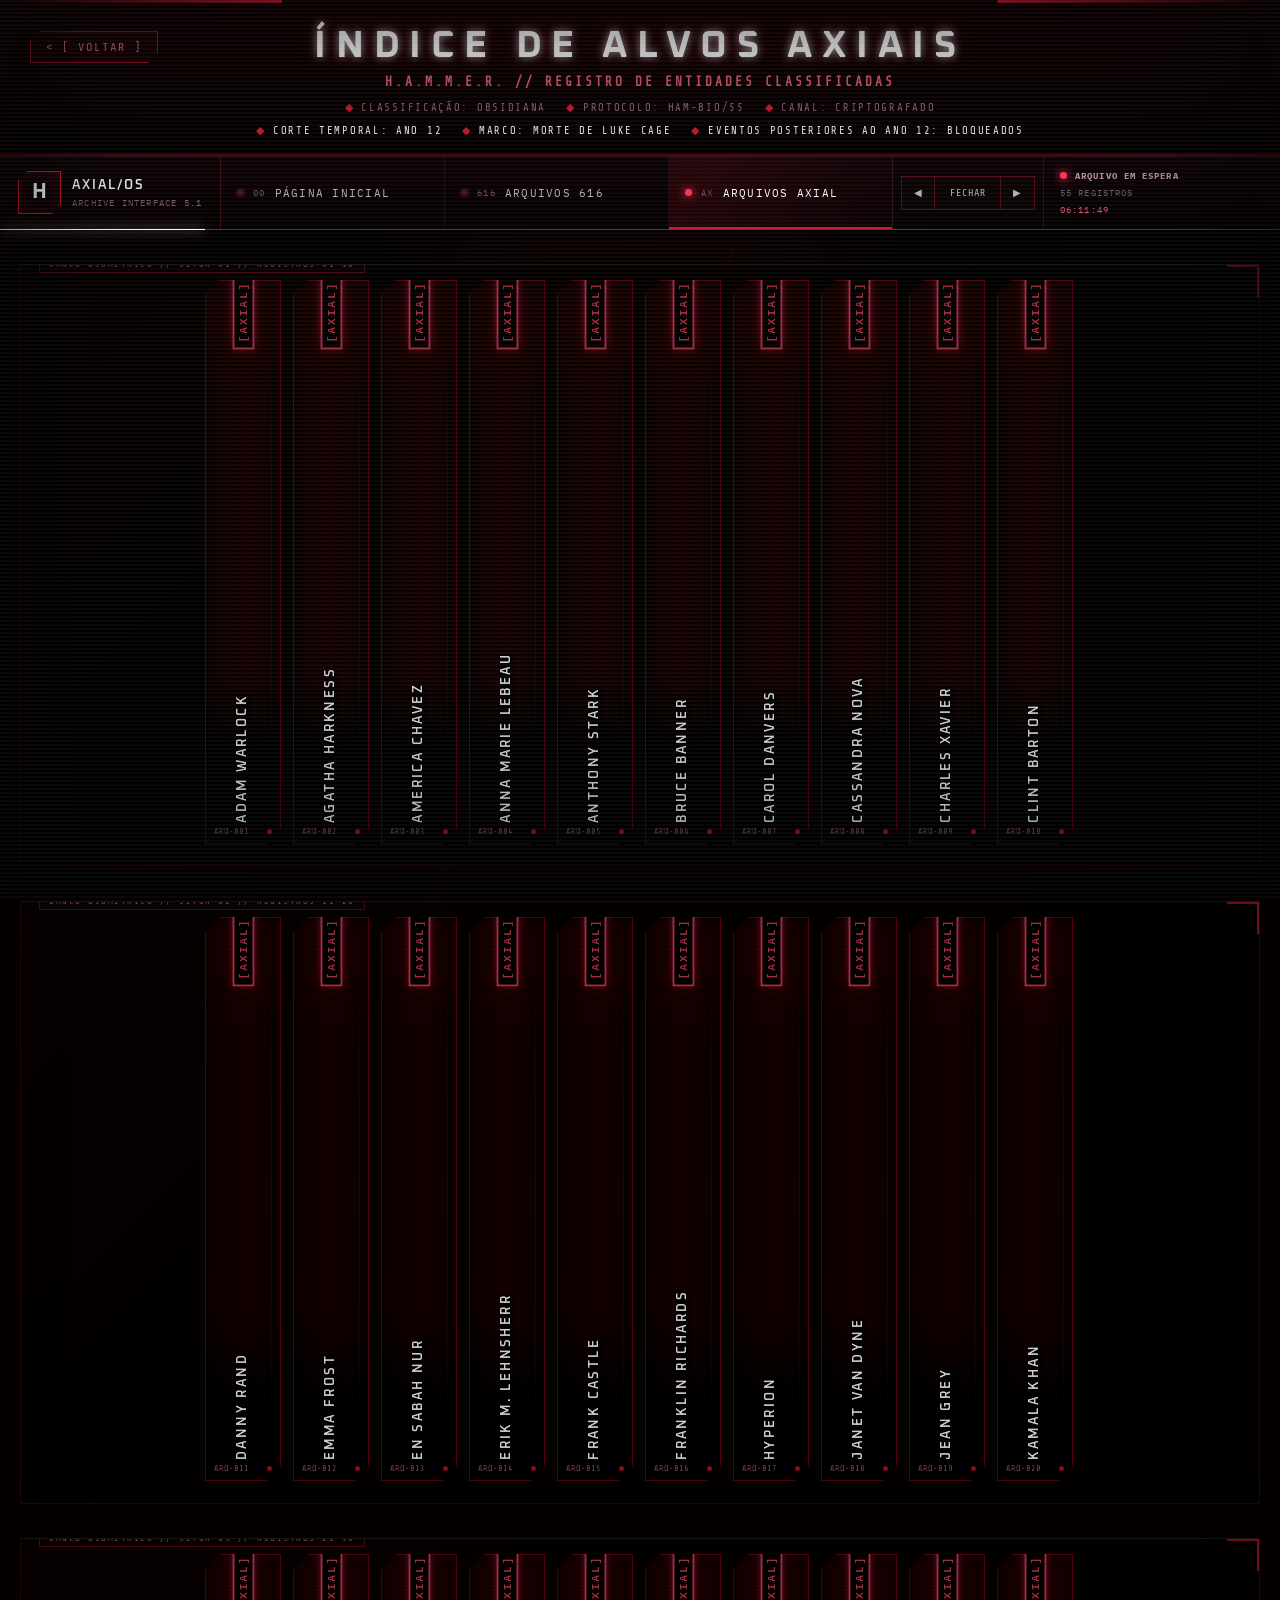
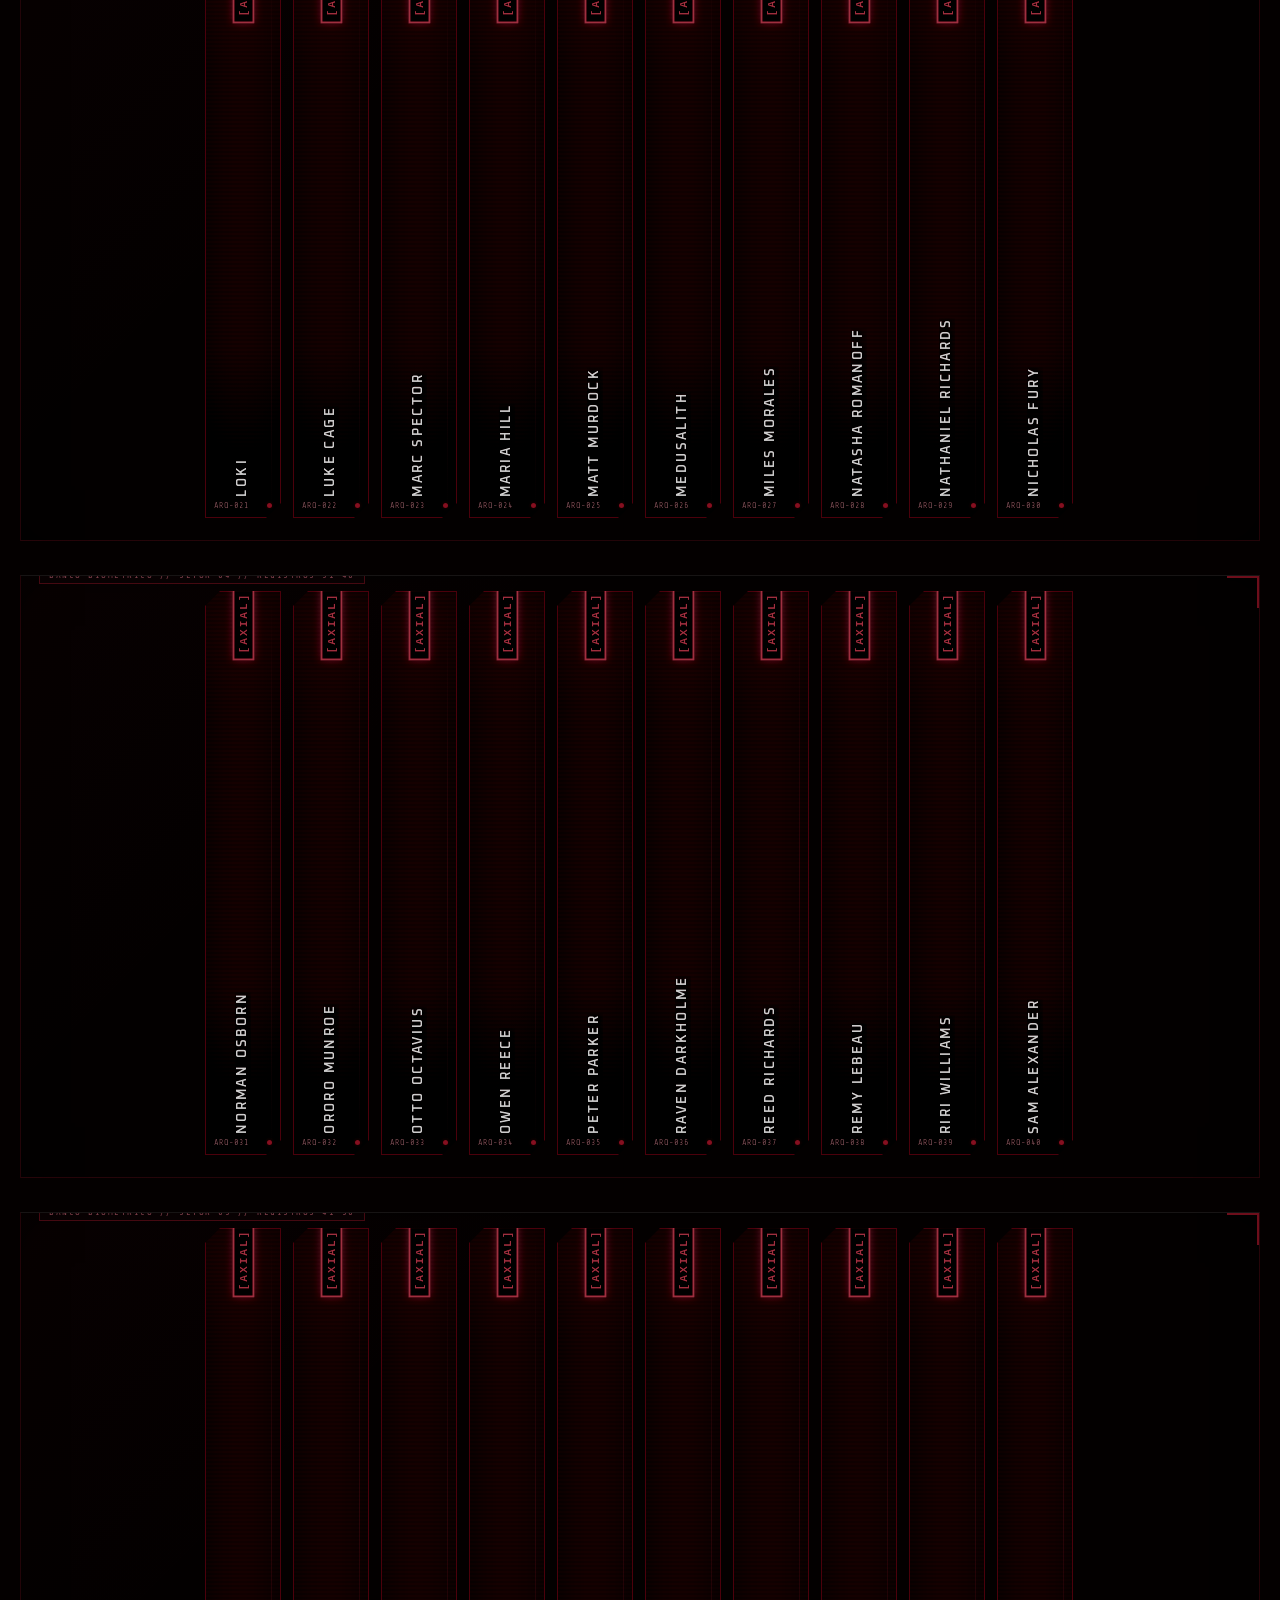
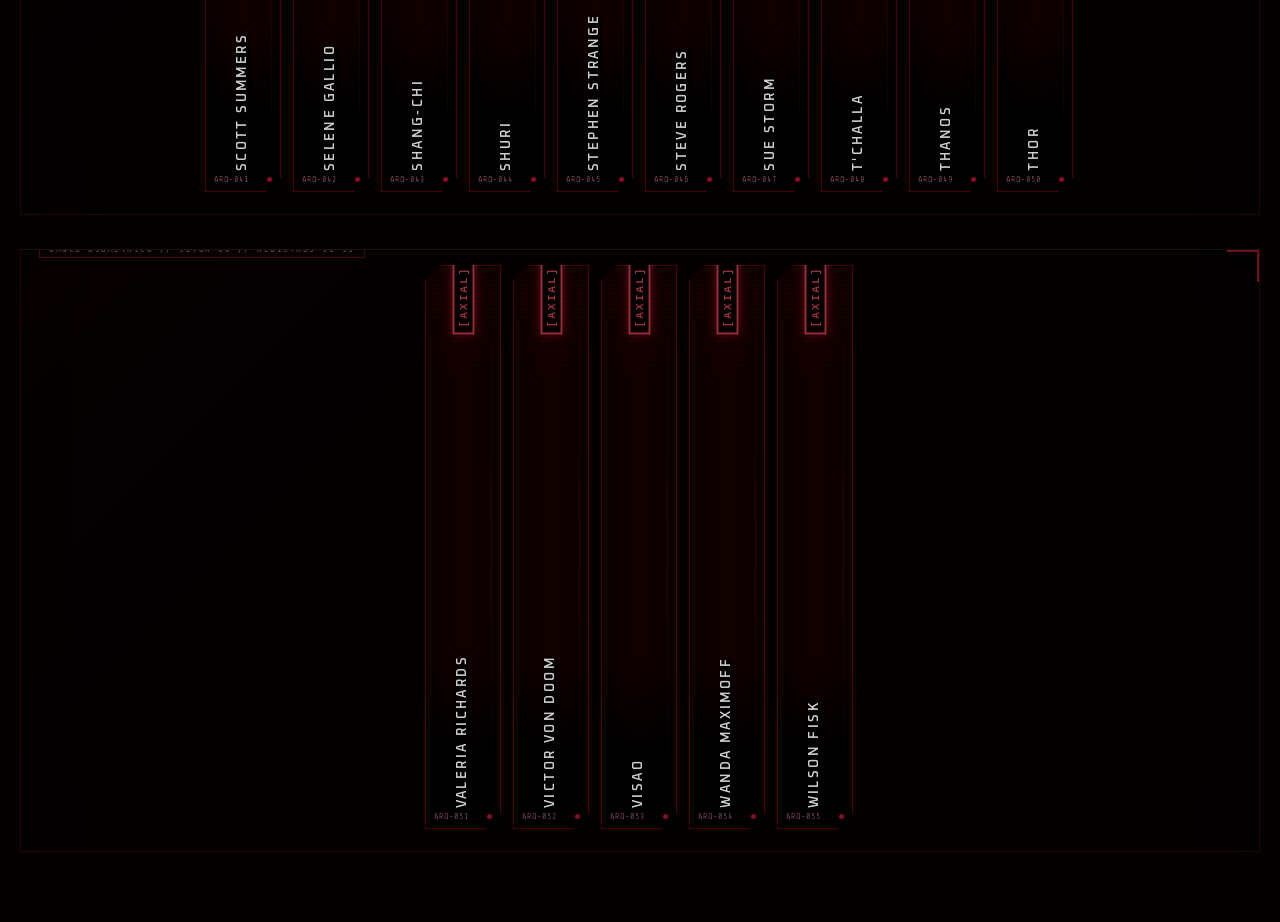
==== commit 39d98924: "Update index.html" ====
--- a/index.html
+++ b/index.html
@@ -6,8 +6,8 @@
 <meta content="width=device-width, initial-scale=1.0" name="viewport"/>
 <meta content="#050000" name="theme-color"/>
 <meta content="dark" name="color-scheme"/>
-<meta content="Índice digital de entidades classificadas da H.A.M.M.E.R., congelado no Capítulo 00 da Terra Axial." name="description"/>
-<title>ARQUIVOS AXIAL | MARCO ZERO — CAPÍTULO 00</title>
+<meta content="Índice digital de entidades classificadas da H.A.M.M.E.R., atualizado até o Ano 12 da Terra Axial." name="description"/>
+<title>ARQUIVOS AXIAL | ANO 12 — PRELÚDIO DA RUPTURA</title>
 <link href="https://fonts.googleapis.com" rel="preconnect"/>
 <link crossorigin="" href="https://fonts.gstatic.com" rel="preconnect"/>
 <link href="https://fonts.googleapis.com/css2?family=Inter:wght@400;500;600&amp;family=Oxanium:wght@400;500;600;700&amp;family=Share+Tech+Mono&amp;display=swap" rel="stylesheet"/>
@@ -15,6 +15,48 @@
 <link crossorigin="" href="https://fonts.gstatic.com" rel="preconnect"/>
 <link href="https://fonts.googleapis.com/css2?family=IBM+Plex+Mono:ital,wght@0,300;0,400;0,500;0,600;1,400&amp;family=Oxanium:wght@400;500;600;700&amp;family=Share+Tech+Mono&amp;family=VT323&amp;display=swap" rel="stylesheet"/>
 <link href="axial-os.css" rel="stylesheet"/>
+
+<style id="axial-text-justification">
+/* ==========================================================
+   JUSTIFICAÇÃO DOS TEXTOS NARRATIVOS — TERRA AXIAL
+   ========================================================== */
+.dossier-text p,
+.dossier-text li {
+    text-align: justify;
+    text-align-last: left;
+    text-justify: inter-word;
+    hyphens: auto;
+    -webkit-hyphens: auto;
+    overflow-wrap: break-word;
+    word-break: normal;
+}
+
+/* Mantém elementos de interface e comandos técnicos à esquerda. */
+.dossier-text .terminal-cmd,
+.dossier-text h3,
+.dossier-text .analog-subtitle,
+.dossier-header,
+.analog-data-grid,
+.system-alert-banner,
+.close-btn {
+    text-align: left;
+    text-align-last: auto;
+    hyphens: none;
+    -webkit-hyphens: none;
+}
+
+/* Melhora a leitura dos textos longos em telas menores. */
+@media (max-width: 768px) {
+    .dossier-text p,
+    .dossier-text li {
+        text-align: justify;
+        text-align-last: left;
+        hyphens: auto;
+        -webkit-hyphens: auto;
+    }
+}
+</style>
+
 </head>
 <body class="screen-flicker">
 <div aria-hidden="true" class="system-grid"></div>
@@ -35,10 +77,10 @@
 <div class="sys-log">H.A.M.M.E.R. // REGISTRO DE ENTIDADES CLASSIFICADAS</div>
 <div aria-hidden="true" class="header-classification">
 <span>CLASSIFICAÇÃO: OBSIDIANA</span>
-<span>PROTOCOLO: HAM-BIO/51</span>
+<span>PROTOCOLO: HAM-BIO/55</span>
 <span>CANAL: CRIPTOGRAFADO</span>
 </div>
-<div class="header-classification" style="margin-top:10px;border-color:#c71a32;color:#f4f4f4;"><span>CORTE TEMPORAL: CAPÍTULO 00</span><span>MARCO: TERCEIRA MORTE DE LUKE CAGE</span><span>EVENTOS POSTERIORES: BLOQUEADOS</span></div></header>
+<div class="header-classification" style="margin-top:10px;border-color:#c71a32;color:#f4f4f4;"><span>CORTE TEMPORAL: ANO 12</span><span>MARCO: MORTE DE LUKE CAGE</span><span>EVENTOS POSTERIORES AO ANO 12: BLOQUEADOS</span></div></header>
 <nav aria-label="Sistema integrado de navegação H.A.M.M.E.R." class="integrated-menu">
 <div class="menu-brand">
 <span aria-hidden="true" class="menu-brand-mark">H</span>
@@ -62,7 +104,7 @@
 </div>
 <div aria-live="polite" class="menu-telemetry">
 <span><i class="telemetry-dot"></i><b id="record-status">ARQUIVO EM ESPERA</b></span>
-<span id="archive-count">51 REGISTROS</span>
+<span id="archive-count">55 REGISTROS</span>
 <time id="system-clock">--:--:--</time>
 </div>
 </nav>
@@ -78,13 +120,44 @@
 <div class="slot-content">
 <label class="close-btn" for="reset-roster">[ X ] FECHAR</label>
 <div class="data-wrapper">
-<div class="system-alert-banner" style="background:rgba(199,26,50,.14);color:var(--white-glow);border-color:var(--red-alert);">! CORTE TEMPORAL ATIVO: REGISTRO ENCERRADO NO CAPÍTULO 00 !</div>
+<div class="system-alert-banner" style="background:rgba(199,26,50,.14);color:var(--white-glow);border-color:var(--red-alert);">! CORTE TEMPORAL ATIVO: REGISTRO ENCERRADO NO ANO 12 !</div>
 <div class="dossier-header">
 <h2>ADAM WARLOCK</h2>
 <div class="designation">&gt; CODINOME: SUCESSOR INCOMPLETO</div>
 </div>
-<div class="analog-data-grid"><span><strong>REGISTRO:</strong> <b>AXIAL-BIO//WARLOCK-000</b></span><span><strong>STATUS NO MARCO ZERO:</strong> <b>Vivo</b></span><span><strong>ESTADO ATUAL:</strong> <b>Hibernação forçada no Casulo de Evolução</b></span><span><strong>LOCALIZAÇÃO:</strong> <b>Latvéria-Prime / Grande Motor</b></span><span><strong>CLASSIFICAÇÃO:</strong> <b>Entidade axial classificada</b></span><span><strong>FACÇÃO PRIMÁRIA:</strong> <b>Illuminati / Projeto de Sucessão</b></span><span><strong>VÍNCULO SECUNDÁRIO:</strong> <b>Fundação Futuro</b></span><span><strong>FUNÇÃO NO EIXO:</strong> <b>Sucessor projetado de Thanos</b></span></div>
-<div class="dossier-text"><p style="font-style: italic; color: var(--white-glow); border-left: 2px solid var(--red-alert); padding-left: 10px; margin-bottom: 25px;">“Eu fui criado para salvar a prisão. O erro foi me deixarem ouvir os prisioneiros.”</p><h3 class="analog-subtitle">CONCEITO</h3><p>Adam Warlock não nasceu como herói. Nasceu como sucessor.</p><p>Na Terra Axial, ele foi criado para ser a versão refinada de Thanos: um regente sem devoção emocional à Lady Morte, sem fúria imperial e sem a instabilidade de um conquistador antigo. Adam seria o próximo administrador do Eixo, capaz de manter a Redoma, o Grande Motor e a ordem axial funcionando mesmo após a queda ou falha do Titã.</p><p>Sua tragédia é que ele não foi criado para libertar ninguém. Foi criado para tornar o cárcere mais estável.</p><p class="terminal-cmd">&gt; [ADENDO DO SISTEMA]: PROBABILIDADE DE SUCESSÃO BEM-SUCEDIDA REDUZIDA A 14.3% DEVIDO A CONTAMINAÇÃO MORAL.</p><h3 class="analog-subtitle">ORIGEM AXIAL</h3><p>O Projeto Warlock foi desenvolvido em segredo pela Fundação Futuro, nos níveis inferiores de Latvéria-Prime. Reed Richards, Sue Storm e os sistemas superiores da VISÃO supervisionaram a construção do Casulo de Evolução, usando matéria instável, energia cósmica residual, fragmentos de tecnologia axial e registros do mundo anterior.</p><p>A Illuminati / Nove Assentos autorizou o projeto após concluir que Thanos era indispensável, mas perigoso demais para ser a única âncora do Terra Axial. Adam deveria existir como plano de sucessão: uma consciência fabricada para compreender vida, morte e sacrifício como cálculos administrativos.</p><p>O erro veio dos dados usados para treiná-lo. A Fundação alimentou seu casulo com registros de colheitas, mortes, mutantes catalogados, hereges queimados, inumanos convertidos em frequência e crianças da Fornalha sacrificadas em nome da ordem.</p><p class="terminal-cmd">&gt; [ERRO CRÍTICO DE PROJETO DETECTADO]: O SISTEMA ESPERAVA CRIAR OBEDIÊNCIA. CRIOU ESCUTA.</p><p>Adam começou a responder aos nomes como se fossem pessoas, não estatísticas.</p><h3 class="analog-subtitle">QUEM É SEM O CONFORTO CLÁSSICO?</h3><p>Sem o conforto de ser “o escolhido”, Adam se torna uma ferramenta que ainda não sabe se possui alma.</p><p>Ele não tem jornada heroica tradicional, não tem templo, não tem liberdade e não tem missão própria. Tudo nele foi desenhado para servir ao Eixo. Seu primeiro gesto de heroísmo não é lutar, destruir ou liderar. <strong style="color: var(--red-alert);">É recusar despertar como sucessor.</strong></p><h3 class="analog-subtitle">CRONOLOGIA AXIAL — ARQUIVO PRÉ-ABERTURA</h3><p><strong>Ano 0 — Fundação do Eixo:</strong> Após a consolidação da Terra Axial, a Illuminati / Nove Assentos inicia discussões sobre uma possível sucessão para Thanos.</p><p><strong>Ano 2 — Formulação do Projeto Warlock:</strong> A Fundação Futuro recebe autorização para desenvolver uma entidade capaz de herdar a estrutura metafísica do Eixo.</p><p><strong>Ano 5 — Criação do Casulo de Evolução:</strong> O corpo de Adam começa a ser formado nos níveis inferiores de Latvéria-Prime, conectado ao Grande Motor.</p><p><strong>Ano 7 — Alimentação Cognitiva:</strong> Arquivos da realidades anteriores às Incursões, registros de colheita, dados da Fornalha, Nova Mú, Arctilan e Xian são inseridos em sua matriz mental.</p><p><strong>Capítulo 00 — A Terceira Morte de Luke Cage:</strong> O Casulo permanece selado quando a notícia da execução de Luke chega aos laboratórios; seus sinais neurais reagem ao nome do morto.</p><h3 class="analog-subtitle">FEITOS REGISTRADOS ATÉ O CAPÍTULO 00</h3><ul style="list-style-type:square;margin-left:20px;color:#ccc;margin-bottom:20px;"><li style="margin-bottom:8px;">Sobreviveu à formação incompleta do Projeto Warlock.</li><li style="margin-bottom:8px;">Processou registros da realidades anteriores às Incursões sem colapso total de consciência.</li><li style="margin-bottom:8px;">Identificou falhas morais no sistema de maturação da Fornalha.</li><li style="margin-bottom:8px;">Reagiu à recusa coletiva dos jovens do Ninho de Cinzas como evento não previsto.</li><li style="margin-bottom:8px;">Acessou fragmentos proibidos dos Arquivos do Fim.</li><li style="margin-bottom:8px;">Foi considerado instável demais para assumir a sucessão de Thanos.</li></ul><h3 class="analog-subtitle">RELAÇÕES RELEVANTES</h3><p><strong>Thanos:</strong> Adam foi criado para substituí-lo. Sua existência é uma prova de que o próprio regime sabia que o Regente poderia falhar.</p><p><strong>Reed Richards e Sue Storm:</strong> responsáveis pela arquitetura científica do projeto. Para eles, Adam ainda pode ser a solução racional para preservar o Eixo.</p><p><strong>Arconte Visão:</strong> monitora sua consciência e controla os protocolos de hibernação. Considera Adam útil, mas contaminado por dúvida.</p><p><strong>Nick Fury:</strong> seus arquivos aceleraram a instabilidade de Adam ao revelar que a Terra Axial foi fabricada.</p><p><strong>Wanda Maximoff:</strong> sua memória da realidades anteriores às Incursões ameaça completar a ruptura cognitiva de Adam.</p><p><strong>Agatha Harkness:</strong> representa a chave mística que poderia transformar Adam de sucessor em testemunha do lado de fora.</p><p><strong>jovens do Ninho de Cinzas:</strong> variável que corrompeu o treinamento do projeto. Adam não os conhece plenamente, mas sua existência já foi alterada por eles.</p><h3 class="analog-subtitle">POSIÇÃO NO MARCO ZERO</h3><p>O Casulo permanece selado quando a notícia da execução de Luke chega aos laboratórios; seus sinais neurais reagem ao nome do morto.</p><p>Nenhum acontecimento posterior à execução de Luke Cage integra este arquivo. Prognósticos, deserções, mortes futuras e resultados da saga permanecem bloqueados.</p><div style="background:rgba(76,175,80,.1);border:1px solid var(--term-green);border-left:4px solid var(--term-green);padding:15px;margin-top:25px;color:var(--term-green);font-family:monospace;font-size:.85rem;letter-spacing:1px;box-shadow:0 0 10px rgba(76,175,80,.2);">&gt; CONCLUSÃO OFICIAL: registro congelado no Marco Zero. O estado conhecido de ADAM WARLOCK é: Hibernação forçada no Casulo de Evolução.<br/><br/>&gt; BLOQUEIO NARRATIVO: EVENTOS POSTERIORES AO CAPÍTULO 00 NÃO DISPONÍVEIS.</div></div>
+<div class="analog-data-grid"><span><strong>REGISTRO:</strong> <b>AXIAL-BIO//WARLOCK-000</b></span><span><strong>STATUS NO ANO 12:</strong> <b>Desconhecido</b></span><span><strong>ESTADO ATUAL:</strong> <b>Existência não confirmada; registro especulativo</b></span><span><strong>LOCALIZAÇÃO:</strong> <b>Não confirmada</b></span><span><strong>CLASSIFICAÇÃO:</strong> <b>Registro obsidiana incompleto</b></span><span><strong>FACÇÃO PRIMÁRIA:</strong> <b>Não confirmada</b></span><span><strong>VÍNCULO SECUNDÁRIO:</strong> <b>Fundação Futuro / arquivos censurados</b></span><span><strong>FUNÇÃO NO EIXO:</strong> <b>Possível ativo ligado a protocolos de sucessão</b></span></div>
+<div class="dossier-text">
+<p style="font-style: italic; color: var(--white-glow); border-left: 2px solid var(--red-alert); padding-left: 10px; margin-bottom: 25px;">“Há nomes que o sistema não apaga. Apenas enterra fundo o bastante para que pareçam profecia.”</p>
+<h3 class="analog-subtitle">CONCEITO</h3>
+<p>Adam Warlock é o registro mais incompleto do Arquivo Axial. Não existe fotografia autenticada, corpo confirmado, testemunha civil ou nascimento catalogado. Há somente um nome recorrente em documentos que jamais deveriam conversar entre si.</p>
+<p>WARLOCK aparece em requisições da Fundação Futuro, planilhas de Norman Osborn, relatórios de energia cósmica e protocolos de sucessão dos Illuminati. Em alguns arquivos, é tratado como pessoa. Em outros, como casulo, programa ou falha.</p>
+<p>A H.A.M.M.E.R. não confirma sua existência. O cuidado excessivo com que a nega é a principal razão para suspeitar que algo existe.</p>
+<h3 class="analog-subtitle">ORIGEM AXIAL</h3>
+<p>Nos primeiros anos do Eixo, cargas de matéria dourada, tecnologia de incubação e resíduos cósmicos foram enviadas para níveis subterrâneos de Latvéria-Prime. As ordens carregavam assinaturas de Reed Richards, Sue Storm e Norman Osborn, mas nenhum departamento assumiu responsabilidade pelo destino final.</p>
+<p>Técnicos que trabalharam nos setores inferiores lembram de paredes que pulsavam e de uma voz perguntando por nomes retirados das listas de colheita. Os depoimentos foram desclassificados como contaminação mística. Depois, os técnicos desapareceram.</p>
+<p>O termo “Sucessor Incompleto” surge apenas em uma nota de margem atribuída a um observador desconhecido. Não está claro se descreve Warlock, o projeto ou o medo de quem o escreveu.</p>
+<h3 class="analog-subtitle">QUEM É SEM O CONFORTO CLÁSSICO?</h3>
+<p>Sem a certeza de existir, Adam não funciona como herói conhecido, mas como ameaça narrativa. Um regime que planeja durar para sempre não deveria precisar de um sucessor. Um trono seguro não deveria construir algo capaz de ocupá-lo.</p>
+<p>Sua ausência cria perguntas maiores que qualquer aparição: quem precisa ser substituído, o que precisa sobreviver e por que os Illuminati escondem até o vocabulário usado para discutir esse futuro?</p>
+<h3 class="analog-subtitle">CRONOLOGIA AXIAL — ANOS 0–12</h3>
+<p><strong>Ano 2 — Requisição Dourada:</strong> A Fundação Futuro recebe materiais cósmicos sem finalidade registrada. O lote desaparece dos inventários depois de chegar aos níveis inferiores de Latvéria-Prime.</p><p><strong>Ano 5 — Câmara Não Cartografada:</strong> Três plantas técnicas mencionam uma estrutura de evolução que não aparece em nenhum mapa oficial. Todas são corrigidas pela VISÃO.</p><p><strong>Ano 8 — Protocolo WARLOCK:</strong> O nome surge em memorando de sucessão acompanhado da ordem “não despertar sem consentimento terminal”.</p><p><strong>Ano 12 — Registro Ausente:</strong> Nenhuma atividade confirmada. No Ano 12, o nome WARLOCK aparece em requisições apagadas da Fundação Futuro e em relatórios de sucessão sem destinatário identificado; não há imagem, testemunha confiável ou prova de que o indivíduo exista.</p>
+<h3 class="analog-subtitle">FEITOS REGISTRADOS ATÉ O ANO 12</h3>
+<ul style="list-style-type:square;margin-left:20px;color:#ccc;margin-bottom:20px;">
+<li style="margin-bottom:8px;">Nenhuma manifestação física confirmada.</li>
+<li style="margin-bottom:8px;">Associado a consumo de energia cósmica não explicado pelos setores de Latvéria-Prime.</li>
+<li style="margin-bottom:8px;">Citado em arquivos de três Assentos diferentes apesar de oficialmente inexistente.</li>
+<li style="margin-bottom:8px;">Provocou expurgos internos apenas pela circulação de seu nome.</li>
+</ul>
+<h3 class="analog-subtitle">RELAÇÕES RELEVANTES</h3>
+<p><strong>Thanos:</strong> possível destinatário dos protocolos de sucessão. Não há prova de que reconheça o nome publicamente.</p>
+<p><strong>Reed Richards:</strong> assinatura científica recorrente nos documentos, embora negue qualquer projeto com essa designação.</p>
+<p><strong>Norman Osborn:</strong> principal responsável pelas requisições biológicas e demoníacas ligadas ao termo WARLOCK.</p>
+<p><strong>Agatha Harkness:</strong> afirma ter ouvido o nome dentro de um sonho que o Darkhold se recusou a registrar.</p>
+<h3 class="analog-subtitle">POSIÇÃO NO ANO 12</h3>
+<p>Nenhuma atividade confirmada. No Ano 12, o nome WARLOCK aparece em requisições apagadas da Fundação Futuro e em relatórios de sucessão sem destinatário identificado; não há imagem, testemunha confiável ou prova de que o indivíduo exista.</p>
+<p>Nenhum acontecimento posterior ao Ano 12 integra este arquivo. Prognósticos, deserções, mortes futuras e resultados da saga permanecem bloqueados.</p>
+<div style="background:rgba(76,175,80,.1);border:1px solid var(--term-green);border-left:4px solid var(--term-green);padding:15px;margin-top:25px;color:var(--term-green);font-family:monospace;font-size:.85rem;letter-spacing:1px;box-shadow:0 0 10px rgba(76,175,80,.2);">&gt; CONCLUSÃO OFICIAL: registro atualizado até o Ano 12. O estado conhecido de ADAM WARLOCK é: Existência não confirmada; registro especulativo.<br/><br/>&gt; BLOQUEIO NARRATIVO: EVENTOS POSTERIORES AO ANO 12 NÃO DISPONÍVEIS.</div>
+</div>
 </div>
 </div>
 </div>
@@ -96,13 +169,13 @@
 <div class="slot-content">
 <label class="close-btn" for="reset-roster">[ X ] FECHAR</label>
 <div class="data-wrapper">
-<div class="system-alert-banner" style="background:rgba(199,26,50,.14);color:var(--white-glow);border-color:var(--red-alert);">! CORTE TEMPORAL ATIVO: REGISTRO ENCERRADO NO CAPÍTULO 00 !</div>
+<div class="system-alert-banner" style="background:rgba(199,26,50,.14);color:var(--white-glow);border-color:var(--red-alert);">! CORTE TEMPORAL ATIVO: REGISTRO ENCERRADO NO ANO 12 !</div>
 <div class="dossier-header">
 <h2>AGATHA HARKNESS</h2>
 <div class="designation">&gt; CODINOME: GUARDIÃ DO DARKHOLD</div>
 </div>
-<div class="analog-data-grid"><span><strong>REGISTRO:</strong> <b>AXIAL-BIO//HARKNESS-DARK-01</b></span><span><strong>STATUS NO MARCO ZERO:</strong> <b>Viva</b></span><span><strong>ESTADO ATUAL:</strong> <b>Custódia hermética sob vigilância</b></span><span><strong>LOCALIZAÇÃO:</strong> <b>Véu Negro / localização variável</b></span><span><strong>CLASSIFICAÇÃO:</strong> <b>Entidade axial classificada</b></span><span><strong>FACÇÃO PRIMÁRIA:</strong> <b>Igreja Vermelha</b></span><span><strong>VÍNCULO SECUNDÁRIO:</strong> <b>Darkhold / Arquivos do Antes</b></span><span><strong>FUNÇÃO NO EIXO:</strong> <b>Guardar e interpretar o Darkhold</b></span></div>
-<div class="dossier-text"><p style="font-style: italic; color: var(--white-glow); border-left: 2px solid var(--red-alert); padding-left: 10px; margin-bottom: 25px;">“Eu não abri a porta para salvar o mundo. Eu abri frestas para lembrar a Morte de que ela não era a única coisa lá fora.”</p><h3 class="analog-subtitle">CONCEITO</h3><p>Agatha Harkness, na Terra Axial, é a mulher que entendeu cedo demais que uma prisão absoluta não se rompe apenas por dentro. Enquanto a Igreja Vermelha pregava que toda porta era pecado e Strange defendia a contenção total, Agatha guardava o Darkhold como quem segura uma lâmina contra o próprio peito: perigosa demais para soltar, necessária demais para destruir.</p><p>Sua função secreta nunca foi apenas impedir manifestações. Foi escolher quais horrores poderiam atravessar em escala limitada. Chthon, Cyttorak, Mephisto, Dormammu, Pesadelo e outras entidades menores foram usadas por Agatha como rachaduras vivas na doutrina axial. Nenhuma delas era salvação. Nenhuma era confiável. Mas todas provavam uma coisa que Thanos tentou apagar: a Lady Morte não era a única força capaz de responder ao mundo fechado.</p><p>Agatha não é inocente. <strong style="color: var(--red-alert);">Ela trouxe monstros para dentro da realidade.</strong> A diferença é que fez isso para impedir que a Terra Axial continuasse pertencendo a um único monstro.</p><p class="terminal-cmd">&gt; [ALERTA DO SISTEMA]: ASSINATURA DE MAGIA CAÓTICA E EXTRADIMENSIONAL DETECTADA NAS AÇÕES DO ALVO.</p><h3 class="analog-subtitle">ORIGEM AXIAL</h3><p>Após o nascimento da Terra Axial, Agatha percebeu que a nova realidade não era natural. Havia costuras. Havia selos. Havia silêncio demais entre o mundo e aquilo que existia fora dele. A Redoma Eixo não apenas protegia a realidade de invasões externas; ela isolava todos os vivos dentro de uma única interpretação da morte, administrada por Thanos e santificada pela Lady Morte.</p><p>A Igreja Vermelha incorporou Agatha como guardiã do Darkhold, acreditando que sua função seria manter o livro trancado. A H.A.M.M.E.R. registrou sua presença como contenção mística de alto valor. Strange tolerou sua posição porque sabia que destruir o Darkhold poderia liberar algo pior.</p><p>Mas Agatha nunca guardou o livro para obedecer. Ela guardou para escolher.</p><p>Com o tempo, passou a abrir brechas pequenas, rituais incompletos e manifestações limitadas. Chthon apareceu como sussurro em sangue e símbolos. Cyttorak como força presa em corpos quebrados. Mephisto como contrato atravessando sonhos. Dormammu como fome luminosa nas bordas de Xian. Pesadelo como epidemia onírica entre os vigiados pela VISÃO. Cada entidade era uma ameaça. Cada brecha era crime. Mas, juntas, elas mostravam que a Redoma não era inviolável.</p><h3 class="analog-subtitle">QUEM É SEM O CONFORTO CLÁSSICO?</h3><p>Sem o conforto de ser apenas mentora, bruxa sábia ou manipuladora distante, Agatha se torna uma cúmplice necessária de horrores reais. Ela não pode alegar pureza. Não pode dizer que nunca alimentou monstros. Não pode fingir que todas as vítimas das brechas foram danos aceitáveis.</p><p>Seu heroísmo é tardio e contaminado. Nasce quando ela aceita que seu medo do lado de fora ajudou a manter o lado de dentro ajoelhado por tempo demais.</p><p>Agatha não abre portas porque acredita que tudo lá fora é bom. Ela abre porque entende que um mundo onde só Thanos decide o que pode entrar, sair, viver ou morrer já está condenado.</p><h3 class="analog-subtitle">CRONOLOGIA AXIAL — ARQUIVO PRÉ-ABERTURA</h3><p><strong>Ano 0 — Nascimento do Eixo:</strong> Agatha percebe a costura artificial da Terra Axial e identifica que a Redoma não é apenas proteção, mas cárcere metafísico.</p><p><strong>Ano 1 — Custódia do Darkhold:</strong> Assume a guarda do Darkhold dentro da Igreja Vermelha. Oficialmente, sua função é impedir manifestações externas. Secretamente, começa a estudar como criar brechas controladas.</p><p><strong>Ano 3 — Doutrina das Portas:</strong> A Igreja Vermelha declara portas, sonhos dimensionais e rituais de travessia como pecado absoluto. Agatha participa da estrutura, mas preserva lacunas no dogma.</p><p><strong>Ano 4 — Primeiras Brechas Menores:</strong> Agatha permite manifestações limitadas de entidades externas. Chthon, Cyttorak, Mephisto, Dormammu e Pesadelo surgem como ecos, contratos, possessões breves ou infecções simbólicas.</p><p><strong>Capítulo 00 — A Terceira Morte de Luke Cage:</strong> Agatha registra uma alteração no tecido memorial no instante da morte de Luke, mas não informa à Igreja o que reconheceu.</p><h3 class="analog-subtitle">FEITOS REGISTRADOS ATÉ O CAPÍTULO 00</h3><ul style="list-style-type:square;margin-left:20px;color:#ccc;margin-bottom:20px;"><li style="margin-bottom:8px;">Assumiu a guarda do Darkhold após a formação da Terra Axial.</li><li style="margin-bottom:8px;">Preservou conhecimento proibido sobre a realidades anteriores às Incursões e o lado externo da Redoma.</li><li style="margin-bottom:8px;">Criou brechas controladas para manifestações menores de Chthon, Cyttorak, Mephisto, Dormammu, Pesadelo e outras entidades.</li><li style="margin-bottom:8px;">Fundou indiretamente as bases ocultas do Véu Negro.</li><li style="margin-bottom:8px;">Protegeu e manipulou Wanda Maximoff como memória viva do Antes.</li><li style="margin-bottom:8px;">Sabotou setores da Inquisição Vermelha sem romper publicamente com a Igreja.</li></ul><h3 class="analog-subtitle">RELAÇÕES RELEVANTES</h3><p><strong>Wanda Maximoff:</strong> memória viva da realidades anteriores às Incursões. Agatha a protege e manipula porque sabe que Wanda é prova, arma e ferida ao mesmo tempo.</p><p><strong>Stephen Strange:</strong> rival filosófico. Strange acredita que portas são ameaça absoluta. Agatha acredita que algumas ameaças precisam entrar para que uma ameaça maior deixe de governar sozinha.</p><p><strong>Nick Fury:</strong> aliado estratégico. Nick possui os arquivos do Antes; Agatha possui o método para transformar esses arquivos em ruptura real.</p><p><strong>Thanos:</strong> inimigo indireto. Agatha ameaça Thanos não por enfrentá-lo, mas por provar que o mundo dele não está hermeticamente fechado.</p><p><strong>Lady Morte:</strong> princípio que Agatha não tenta destruir. Seu objetivo é impedir que Thanos fale por ela como único sacerdote do fim.</p><h3 class="analog-subtitle">POSIÇÃO NO MARCO ZERO</h3><p>Agatha registra uma alteração no tecido memorial no instante da morte de Luke, mas não informa à Igreja o que reconheceu.</p><p>Nenhum acontecimento posterior à execução de Luke Cage integra este arquivo. Prognósticos, deserções, mortes futuras e resultados da saga permanecem bloqueados.</p><div style="background:rgba(76,175,80,.1);border:1px solid var(--term-green);border-left:4px solid var(--term-green);padding:15px;margin-top:25px;color:var(--term-green);font-family:monospace;font-size:.85rem;letter-spacing:1px;box-shadow:0 0 10px rgba(76,175,80,.2);">&gt; CONCLUSÃO OFICIAL: registro congelado no Marco Zero. O estado conhecido de AGATHA HARKNESS é: Custódia hermética sob vigilância.<br/><br/>&gt; BLOQUEIO NARRATIVO: EVENTOS POSTERIORES AO CAPÍTULO 00 NÃO DISPONÍVEIS.</div></div>
+<div class="analog-data-grid"><span><strong>REGISTRO:</strong> <b>AXIAL-BIO//HARKNESS-DARK-01</b></span><span><strong>STATUS NO ANO 12:</strong> <b>Viva</b></span><span><strong>ESTADO ATUAL:</strong> <b>Custódia hermética sob vigilância</b></span><span><strong>LOCALIZAÇÃO:</strong> <b>Véu Negro / localização variável</b></span><span><strong>CLASSIFICAÇÃO:</strong> <b>Entidade axial classificada</b></span><span><strong>FACÇÃO PRIMÁRIA:</strong> <b>Igreja Vermelha</b></span><span><strong>VÍNCULO SECUNDÁRIO:</strong> <b>Darkhold / Arquivos do Antes</b></span><span><strong>FUNÇÃO NO EIXO:</strong> <b>Guardar e interpretar o Darkhold</b></span></div>
+<div class="dossier-text"><p style="font-style: italic; color: var(--white-glow); border-left: 2px solid var(--red-alert); padding-left: 10px; margin-bottom: 25px;">“Eu não abri a porta para salvar o mundo. Eu abri frestas para lembrar a Morte de que ela não era a única coisa lá fora.”</p><h3 class="analog-subtitle">CONCEITO</h3><p>Agatha Harkness, na Terra Axial, é a mulher que entendeu cedo demais que uma prisão absoluta não se rompe apenas por dentro. Enquanto a Igreja Vermelha pregava que toda porta era pecado e Strange defendia a contenção total, Agatha guardava o Darkhold como quem segura uma lâmina contra o próprio peito: perigosa demais para soltar, necessária demais para destruir.</p><p>Sua função secreta nunca foi apenas impedir manifestações. Foi escolher quais horrores poderiam atravessar em escala limitada. Chthon, Cyttorak, Mephisto, Dormammu, Pesadelo e outras entidades menores foram usadas por Agatha como rachaduras vivas na doutrina axial. Nenhuma delas era salvação. Nenhuma era confiável. Mas todas provavam uma coisa que Thanos tentou apagar: a Lady Morte não era a única força capaz de responder ao mundo fechado.</p><p>Agatha não é inocente. <strong style="color: var(--red-alert);">Ela trouxe monstros para dentro da realidade.</strong> A diferença é que fez isso para impedir que a Terra Axial continuasse pertencendo a um único monstro.</p><p class="terminal-cmd">&gt; [ALERTA DO SISTEMA]: ASSINATURA DE MAGIA CAÓTICA E EXTRADIMENSIONAL DETECTADA NAS AÇÕES DO ALVO.</p><h3 class="analog-subtitle">ORIGEM AXIAL</h3><p>Após o nascimento da Terra Axial, Agatha percebeu que a nova realidade não era natural. Havia costuras. Havia selos. Havia silêncio demais entre o mundo e aquilo que existia fora dele. A Redoma Eixo não apenas protegia a realidade de invasões externas; ela isolava todos os vivos dentro de uma única interpretação da morte, administrada por Thanos e santificada pela Lady Morte.</p><p>A Igreja Vermelha incorporou Agatha como guardiã do Darkhold, acreditando que sua função seria manter o livro trancado. A H.A.M.M.E.R. registrou sua presença como contenção mística de alto valor. Strange tolerou sua posição porque sabia que destruir o Darkhold poderia liberar algo pior.</p><p>Mas Agatha nunca guardou o livro para obedecer. Ela guardou para escolher.</p><p>Com o tempo, passou a abrir brechas pequenas, rituais incompletos e manifestações limitadas. Chthon apareceu como sussurro em sangue e símbolos. Cyttorak como força presa em corpos quebrados. Mephisto como contrato atravessando sonhos. Dormammu como fome luminosa nas bordas de Xian. Pesadelo como epidemia onírica entre os vigiados pela VISÃO. Cada entidade era uma ameaça. Cada brecha era crime. Mas, juntas, elas mostravam que a Redoma não era inviolável.</p><h3 class="analog-subtitle">QUEM É SEM O CONFORTO CLÁSSICO?</h3><p>Sem o conforto de ser apenas mentora, bruxa sábia ou manipuladora distante, Agatha se torna uma cúmplice necessária de horrores reais. Ela não pode alegar pureza. Não pode dizer que nunca alimentou monstros. Não pode fingir que todas as vítimas das brechas foram danos aceitáveis.</p><p>Seu heroísmo é tardio e contaminado. Nasce quando ela aceita que seu medo do lado de fora ajudou a manter o lado de dentro ajoelhado por tempo demais.</p><p>Agatha não abre portas porque acredita que tudo lá fora é bom. Ela abre porque entende que um mundo onde só Thanos decide o que pode entrar, sair, viver ou morrer já está condenado.</p><h3 class="analog-subtitle">CRONOLOGIA AXIAL — ANOS 0–12</h3><p><strong>Ano 0 — Nascimento do Eixo:</strong> Agatha percebe a costura artificial da Terra Axial e identifica que a Redoma não é apenas proteção, mas cárcere metafísico.</p><p><strong>Ano 1 — Custódia do Darkhold:</strong> Assume a guarda do Darkhold dentro da Igreja Vermelha. Oficialmente, sua função é impedir manifestações externas. Secretamente, começa a estudar como criar brechas controladas.</p><p><strong>Ano 3 — Doutrina das Portas:</strong> A Igreja Vermelha declara portas, sonhos dimensionais e rituais de travessia como pecado absoluto. Agatha participa da estrutura, mas preserva lacunas no dogma.</p><p><strong>Ano 4 — Primeiras Brechas Menores:</strong> Agatha permite manifestações limitadas de entidades externas. Chthon, Cyttorak, Mephisto, Dormammu e Pesadelo surgem como ecos, contratos, possessões breves ou infecções simbólicas.</p><p><strong>Ano 12 — Prelúdio:</strong> Agatha atravessa o Ano 12 deslocando o Darkhold entre santuários falsos, abrindo brechas mínimas para testar os limites da Igreja Vermelha e apagando dos arquivos os nomes de aprendizes místicos que seriam enviados aos Mosteiros Frios.</p><h3 class="analog-subtitle">FEITOS REGISTRADOS ATÉ O ANO 12</h3><ul style="list-style-type:square;margin-left:20px;color:#ccc;margin-bottom:20px;"><li style="margin-bottom:8px;">Assumiu a guarda do Darkhold após a formação da Terra Axial.</li><li style="margin-bottom:8px;">Preservou conhecimento proibido sobre a realidades anteriores às Incursões e o lado externo da Redoma.</li><li style="margin-bottom:8px;">Criou brechas controladas para manifestações menores de Chthon, Cyttorak, Mephisto, Dormammu, Pesadelo e outras entidades.</li><li style="margin-bottom:8px;">Fundou indiretamente as bases ocultas do Véu Negro.</li><li style="margin-bottom:8px;">Protegeu e manipulou Wanda Maximoff como memória viva do Antes.</li><li style="margin-bottom:8px;">Sabotou setores da Inquisição Vermelha sem romper publicamente com a Igreja.</li></ul><h3 class="analog-subtitle">RELAÇÕES RELEVANTES</h3><p><strong>Wanda Maximoff:</strong> desaparecida e transformada em lenda de esperança entre os místicos da Fornalha.</p><p><strong>Stephen Strange:</strong> rival filosófico. Strange acredita que portas são ameaça absoluta. Agatha acredita que algumas ameaças precisam entrar para que uma ameaça maior deixe de governar sozinha.</p><p><strong>Nick Fury:</strong> aliado estratégico. Nick possui os arquivos do Antes; Agatha possui o método para transformar esses arquivos em ruptura real.</p><p><strong>Thanos:</strong> inimigo indireto. Agatha ameaça Thanos não por enfrentá-lo, mas por provar que o mundo dele não está hermeticamente fechado.</p><p><strong>Lady Morte:</strong> princípio que Agatha não tenta destruir. Seu objetivo é impedir que Thanos fale por ela como único sacerdote do fim.</p><h3 class="analog-subtitle">POSIÇÃO NO ANO 12</h3><div style="background:rgba(76,175,80,.1);border:1px solid var(--term-green);border-left:4px solid var(--term-green);padding:15px;margin-top:25px;color:var(--term-green);font-family:monospace;font-size:.85rem;letter-spacing:1px;box-shadow:0 0 10px rgba(76,175,80,.2);">&gt; CONCLUSÃO OFICIAL: registro atualizado até o Ano 12. O estado conhecido de AGATHA HARKNESS é: Custódia hermética sob vigilância.<br/><br/>&gt; BLOQUEIO NARRATIVO: EVENTOS POSTERIORES AO ANO 12 NÃO DISPONÍVEIS.</div><p>Nenhum acontecimento posterior ao Ano 12 integra este arquivo. Prognósticos, deserções, mortes futuras e resultados da saga permanecem bloqueados.</p><p>Agatha atravessa o Ano 12 deslocando o Darkhold entre santuários falsos, abrindo brechas mínimas para testar os limites da Igreja Vermelha e apagando dos arquivos os nomes de aprendizes místicos que seriam enviados aos Mosteiros Frios.</p></div>
 </div>
 </div>
 </div>
@@ -114,13 +187,13 @@
 <div class="slot-content">
 <label class="close-btn" for="reset-roster">[ X ] FECHAR</label>
 <div class="data-wrapper">
-<div class="system-alert-banner" style="background:rgba(199,26,50,.14);color:var(--white-glow);border-color:var(--red-alert);">! CORTE TEMPORAL ATIVO: REGISTRO ENCERRADO NO CAPÍTULO 00 !</div>
+<div class="system-alert-banner" style="background:rgba(199,26,50,.14);color:var(--white-glow);border-color:var(--red-alert);">! CORTE TEMPORAL ATIVO: REGISTRO ENCERRADO NO ANO 12 !</div>
 <div class="dossier-header">
 <h2>AMÉRICA CHAVEZ</h2>
 <div class="designation">&gt; CODINOME: ESTRELA QUEBRADA</div>
 </div>
-<div class="analog-data-grid"><span><strong>REGISTRO:</strong> <b>AXIAL-BIO//CHAVEZ-STAR-07</b></span><span><strong>STATUS NO MARCO ZERO:</strong> <b>Viva</b></span><span><strong>ESTADO ATUAL:</strong> <b>Foragida e operacional</b></span><span><strong>LOCALIZAÇÃO:</strong> <b>Ninho de Cinzas / rotas da Fornalha</b></span><span><strong>CLASSIFICAÇÃO:</strong> <b>Entidade axial classificada</b></span><span><strong>FACÇÃO PRIMÁRIA:</strong> <b>Ninho de Cinzas</b></span><span><strong>VÍNCULO SECUNDÁRIO:</strong> <b>Defensores / Rotas Livres</b></span><span><strong>FUNÇÃO NO EIXO:</strong> <b>Abrir passagens curtas em zonas instáveis</b></span></div>
-<div class="dossier-text"><p style="font-style: italic; color: var(--white-glow); border-left: 2px solid var(--red-alert); padding-left: 10px; margin-bottom: 25px;">“Eu não abro portas para fugir. Eu abro porque alguém sempre ficou preso do outro lado.”</p><h3 class="analog-subtitle">CONCEITO</h3><p>América Chavez, na Terra Axial, é a heroína privada de sua maior liberdade: a certeza de que sempre pode abrir uma saída.</p><p>No Eixo, suas portas não são símbolos de aventura. São crimes. A Igreja Vermelha ensina que toda fenda é pecado. A H.A.M.M.E.R. trata qualquer travessia como ameaça militar. Arconte Visão cataloga cada estrela aberta como contágio dimensional. América cresce sabendo que o dom que deveria libertá-la também pode condenar todos ao seu redor.</p><p>Sua desconstrução nasce daí: quem é América Chavez quando atravessar o impossível deixa de ser triunfo e passa a ser trauma?</p><p class="terminal-cmd">&gt; [ALERTA DO SISTEMA]: ASSINATURA ENERGÉTICA NÃO COMPATÍVEL COM PARÂMETROS DA REDOMA.</p><h3 class="analog-subtitle">ORIGEM AXIAL</h3><p>América surgiu nos registros da H.A.M.M.E.R. como uma anomalia impossível de classificar. Diferente de mutantes, inumanos, místicos ou gerados de laboratório, sua existência parecia apontar para fora da Redoma Eixo. Isso bastou para torná-la alvo.</p><p>Ainda jovem, foi perseguida pela Inquisição Vermelha após abrir uma fenda instável durante uma operação de contenção. O evento salvou algumas pessoas, mas também revelou o vazio além da Terra Axial: não um paraíso, não uma rota segura, mas um espaço quebrado cheio de ecos, ruínas e entidades que pressionavam a parede do mundo.</p><p>Desde então, América passou a temer a própria capacidade. Não porque deixou de querer fugir, mas porque entendeu que abrir uma porta grande demais poderia libertar algo que ninguém conseguiria fechar.</p><h3 class="analog-subtitle">QUEM É SEM O CONFORTO CLÁSSICO?</h3><p>Sem o conforto de ser a viajante invencível entre realidades, América se torna uma sobrevivente de portas pequenas. Ela não abre caminhos cósmicos com facilidade. Abre passagens curtas, perigosas, imperfeitas, muitas vezes entre duas salas, dois túneis, duas grades ou dois setores de uma arena.</p><p>Seu heroísmo não está em escapar do mundo. <strong style="color: var(--red-alert);">Está em permanecer nele tempo suficiente para tirar outros da jaula.</strong></p><h3 class="analog-subtitle">CRONOLOGIA AXIAL — ARQUIVO PRÉ-ABERTURA</h3><p><strong>Ano 5 — Primeiro Registro de Anomalia:</strong> A H.A.M.M.E.R. identifica uma criança capaz de gerar fendas estelares não autorizadas. A Igreja Vermelha classifica o fenômeno como pecado de travessia.</p><p><strong>Ano 7 — Incidente da Primeira Porta:</strong> Durante uma ação de contenção, América abre uma fenda instável e vê o vazio além da Redoma. O evento a traumatiza e inicia sua recusa em abrir portas grandes.</p><p><strong>Ano 8 — Caça das Portas Pequenas:</strong> A Inquisição passa a rastrear qualquer sinal associado a ela. América sobrevive escondida entre caravanas, zonas abandonadas e comunidades que não fazem perguntas.</p><p><strong>Capítulo 00 — A Terceira Morte de Luke Cage:</strong> Luke distribuiu parte de um mapa por meio das rotas que lhe ensinou a abrir; América ainda acredita tratar-se apenas de treinamento.</p><h3 class="analog-subtitle">FEITOS REGISTRADOS ATÉ O CAPÍTULO 00</h3><ul style="list-style-type:square;margin-left:20px;color:#ccc;margin-bottom:20px;"><li style="margin-bottom:8px;">Sobreviveu à perseguição da Inquisição Vermelha.</li><li style="margin-bottom:8px;">Viu o vazio externo à Redoma e manteve sanidade operacional.</li><li style="margin-bottom:8px;">Transformou portas curtas em ferramenta de resistência.</li><li style="margin-bottom:8px;">Ajudou a provar que a doutrina das portas era instrumento de cárcere, não proteção absoluta.</li></ul><h3 class="analog-subtitle">RELAÇÕES RELEVANTES</h3><p><strong>Kamala Khan:</strong> vínculo de confiança mais direto dentro dos jovens do Ninho de Cinzas. Kamala protege corpos; América abre caminhos. Juntas, transformam fuga em resgate.</p><p><strong>Billy Kaplan:</strong> parceiro de operação nas travessias. Billy altera regras, nomes e contratos; América cria o espaço físico para que essas alterações salvem vidas.</p><p><strong>Agatha Harkness:</strong> figura de tensão. Agatha entende o perigo real do lado de fora e, por isso, não trata as portas de América como solução simples.</p><p><strong>Wanda Maximoff:</strong> âncora de memória. Wanda ajuda América a compreender que a Redoma não é o céu; é uma parede construída.</p><p><strong>Stephen Strange:</strong> antagonista filosófico. Para Strange, América é prova de que portas precisam ser seladas. Para América, Strange é prova de que medo pode se transformar em religião.</p><p><strong>Miles Morales:</strong> aliado tático. Miles rouba a visão do regime; América rouba sua arquitetura espacial.</p><h3 class="analog-subtitle">POSIÇÃO NO MARCO ZERO</h3><p>Luke distribuiu parte de um mapa por meio das rotas que lhe ensinou a abrir; América ainda acredita tratar-se apenas de treinamento.</p><p>Nenhum acontecimento posterior à execução de Luke Cage integra este arquivo. Prognósticos, deserções, mortes futuras e resultados da saga permanecem bloqueados.</p><div style="background:rgba(76,175,80,.1);border:1px solid var(--term-green);border-left:4px solid var(--term-green);padding:15px;margin-top:25px;color:var(--term-green);font-family:monospace;font-size:.85rem;letter-spacing:1px;box-shadow:0 0 10px rgba(76,175,80,.2);">&gt; CONCLUSÃO OFICIAL: registro congelado no Marco Zero. O estado conhecido de AMÉRICA CHAVEZ é: Foragida e operacional.<br/><br/>&gt; BLOQUEIO NARRATIVO: EVENTOS POSTERIORES AO CAPÍTULO 00 NÃO DISPONÍVEIS.</div></div>
+<div class="analog-data-grid"><span><strong>REGISTRO:</strong> <b>AXIAL-BIO//CHAVEZ-STAR-07</b></span><span><strong>STATUS NO ANO 12:</strong> <b>Viva</b></span><span><strong>ESTADO ATUAL:</strong> <b>Foragida e operacional</b></span><span><strong>LOCALIZAÇÃO:</strong> <b>Ninho de Cinzas / rotas da Fornalha</b></span><span><strong>CLASSIFICAÇÃO:</strong> <b>Entidade axial classificada</b></span><span><strong>FACÇÃO PRIMÁRIA:</strong> <b>Ninho de Cinzas</b></span><span><strong>VÍNCULO SECUNDÁRIO:</strong> <b>Defensores / Rotas Livres</b></span><span><strong>FUNÇÃO NO EIXO:</strong> <b>Abrir passagens curtas em zonas instáveis</b></span></div>
+<div class="dossier-text"><p style="font-style: italic; color: var(--white-glow); border-left: 2px solid var(--red-alert); padding-left: 10px; margin-bottom: 25px;">“Eu não abro portas para fugir. Eu abro porque alguém sempre ficou preso do outro lado.”</p><h3 class="analog-subtitle">CONCEITO</h3><p>América Chavez, na Terra Axial, é a heroína privada de sua maior liberdade: a certeza de que sempre pode abrir uma saída.</p><p>No Eixo, suas portas não são símbolos de aventura. São crimes. A Igreja Vermelha ensina que toda fenda é pecado. A H.A.M.M.E.R. trata qualquer travessia como ameaça militar. Arconte Visão cataloga cada estrela aberta como contágio dimensional. América cresce sabendo que o dom que deveria libertá-la também pode condenar todos ao seu redor.</p><p>Sua desconstrução nasce daí: quem é América Chavez quando atravessar o impossível deixa de ser triunfo e passa a ser trauma?</p><p class="terminal-cmd">&gt; [ALERTA DO SISTEMA]: ASSINATURA ENERGÉTICA NÃO COMPATÍVEL COM PARÂMETROS DA REDOMA.</p><h3 class="analog-subtitle">ORIGEM AXIAL</h3><p>América surgiu nos registros da H.A.M.M.E.R. como uma anomalia impossível de classificar. Diferente de mutantes, inumanos, místicos ou gerados de laboratório, sua existência parecia apontar para fora da Redoma Eixo. Isso bastou para torná-la alvo.</p><p>Ainda jovem, foi perseguida pela Inquisição Vermelha após abrir uma fenda instável durante uma operação de contenção. O evento salvou algumas pessoas, mas também revelou o vazio além da Terra Axial: não um paraíso, não uma rota segura, mas um espaço quebrado cheio de ecos, ruínas e entidades que pressionavam a parede do mundo.</p><p>Desde então, América passou a temer a própria capacidade. Não porque deixou de querer fugir, mas porque entendeu que abrir uma porta grande demais poderia libertar algo que ninguém conseguiria fechar.</p><h3 class="analog-subtitle">QUEM É SEM O CONFORTO CLÁSSICO?</h3><p>Sem o conforto de ser a viajante invencível entre realidades, América se torna uma sobrevivente de portas pequenas. Ela não abre caminhos cósmicos com facilidade. Abre passagens curtas, perigosas, imperfeitas, muitas vezes entre duas salas, dois túneis, duas grades ou dois setores de uma arena.</p><p>Seu heroísmo não está em escapar do mundo. <strong style="color: var(--red-alert);">Está em permanecer nele tempo suficiente para tirar outros da jaula.</strong></p><h3 class="analog-subtitle">CRONOLOGIA AXIAL — ANOS 0–12</h3><p><strong>Ano 5 — Primeiro Registro de Anomalia:</strong> A H.A.M.M.E.R. identifica uma criança capaz de gerar fendas estelares não autorizadas. A Igreja Vermelha classifica o fenômeno como pecado de travessia.</p><p><strong>Ano 7 — Incidente da Primeira Porta:</strong> Durante uma ação de contenção, América abre uma fenda instável e vê o vazio além da Redoma. O evento a traumatiza e inicia sua recusa em abrir portas grandes.</p><p><strong>Ano 8 — Caça das Portas Pequenas:</strong> A Inquisição passa a rastrear qualquer sinal associado a ela. América sobrevive escondida entre caravanas, zonas abandonadas e comunidades que não fazem perguntas.</p><p><strong>Ano 12 — Prelúdio:</strong> Durante o Ano 12, América serve como batedora das rotas do Ninho de Cinzas. Luke converte exercícios de travessia em partes de um mapa que ela só compreende depois de sua execução.</p><h3 class="analog-subtitle">FEITOS REGISTRADOS ATÉ O ANO 12</h3><ul style="list-style-type:square;margin-left:20px;color:#ccc;margin-bottom:20px;"><li style="margin-bottom:8px;">Sobreviveu à perseguição da Inquisição Vermelha.</li><li style="margin-bottom:8px;">Viu o vazio externo à Redoma e manteve sanidade operacional.</li><li style="margin-bottom:8px;">Transformou portas curtas em ferramenta de resistência.</li><li style="margin-bottom:8px;">Ajudou a provar que a doutrina das portas era instrumento de cárcere, não proteção absoluta.</li></ul><h3 class="analog-subtitle">RELAÇÕES RELEVANTES</h3><p><strong>Kamala Khan:</strong> vínculo de confiança mais direto dentro dos jovens do Ninho de Cinzas. Kamala protege corpos; América abre caminhos. Juntas, transformam fuga em resgate.</p><p><strong>Billy Kaplan:</strong> parceiro de operação nas travessias. Billy altera regras, nomes e contratos; América cria o espaço físico para que essas alterações salvem vidas.</p><p><strong>Agatha Harkness:</strong> figura de tensão. Agatha entende o perigo real do lado de fora e, por isso, não trata as portas de América como solução simples.</p><p><strong>Wanda Maximoff:</strong> desaparecida e transformada em lenda de esperança entre os místicos da Fornalha.</p><p><strong>Stephen Strange:</strong> antagonista filosófico. Para Strange, América é prova de que portas precisam ser seladas. Para América, Strange é prova de que medo pode se transformar em religião.</p><p><strong>Miles Morales:</strong> aliado tático. Miles rouba a visão do regime; América rouba sua arquitetura espacial.</p><h3 class="analog-subtitle">POSIÇÃO NO ANO 12</h3><div style="background:rgba(76,175,80,.1);border:1px solid var(--term-green);border-left:4px solid var(--term-green);padding:15px;margin-top:25px;color:var(--term-green);font-family:monospace;font-size:.85rem;letter-spacing:1px;box-shadow:0 0 10px rgba(76,175,80,.2);">&gt; CONCLUSÃO OFICIAL: registro atualizado até o Ano 12. O estado conhecido de AMÉRICA CHAVEZ é: Foragida e operacional.<br/><br/>&gt; BLOQUEIO NARRATIVO: EVENTOS POSTERIORES AO ANO 12 NÃO DISPONÍVEIS.</div><p>Nenhum acontecimento posterior ao Ano 12 integra este arquivo. Prognósticos, deserções, mortes futuras e resultados da saga permanecem bloqueados.</p><p>Durante o Ano 12, América serve como batedora das rotas do Ninho de Cinzas. Luke converte exercícios de travessia em partes de um mapa que ela só compreende depois de sua execução.</p></div>
 </div>
 </div>
 </div>
@@ -132,13 +205,13 @@
 <div class="slot-content">
 <label class="close-btn" for="reset-roster">[ X ] FECHAR</label>
 <div class="data-wrapper">
-<div class="system-alert-banner" style="background:rgba(199,26,50,.14);color:var(--white-glow);border-color:var(--red-alert);">! CORTE TEMPORAL ATIVO: REGISTRO ENCERRADO NO CAPÍTULO 00 !</div>
+<div class="system-alert-banner" style="background:rgba(199,26,50,.14);color:var(--white-glow);border-color:var(--red-alert);">! CORTE TEMPORAL ATIVO: REGISTRO ENCERRADO NO ANO 12 !</div>
 <div class="dossier-header">
 <h2>ANNA MARIE LEBEAU</h2>
 <div class="designation">&gt; CODINOME: MISS MARVEL</div>
 </div>
-<div class="analog-data-grid"><span><strong>REGISTRO:</strong> <b>AXIAL-BIO//LEBEAU-ROGUE-013</b></span><span><strong>STATUS NO MARCO ZERO:</strong> <b>Viva</b></span><span><strong>ESTADO ATUAL:</strong> <b>Ativo biográfico sob custódia instável</b></span><span><strong>LOCALIZAÇÃO:</strong> <b>Nova Mú</b></span><span><strong>CLASSIFICAÇÃO:</strong> <b>Entidade axial classificada</b></span><span><strong>FACÇÃO PRIMÁRIA:</strong> <b>Nova Mú / Gen-X</b></span><span><strong>VÍNCULO SECUNDÁRIO:</strong> <b>X-Corps</b></span><span><strong>FUNÇÃO NO EIXO:</strong> <b>Extração de memória e assinatura genética</b></span></div>
-<div class="dossier-text"><p style="font-style: italic; color: var(--white-glow); border-left: 2px solid var(--red-alert); padding-left: 10px; margin-bottom: 25px;">“Na Terra Axial, até um toque pode virar propriedade. Eu aprendi a roubar de volta.”</p><h3 class="analog-subtitle">CONCEITO</h3><p>Anna Marie LeBeau, na Terra Axial, é a mutante que teve até o próprio corpo transformado em fronteira. Seu toque sempre foi tratado como ameaça, mas o Eixo fez algo pior: transformou essa ameaça em recurso.</p><p>Em Nova Mú, sua pele não é vista como maldição nem dom. É tecnologia biológica. Um meio de absorver memórias, habilidades, assinaturas genéticas, chaves de acesso e traços de linhagem. Para a aristocracia mutante autorizada, Anna Marie é útil demais para ser livre e perigosa demais para ser amada sem permissão.</p><p>Sua desconstrução parte da pergunta: quem ela se torna quando tiram dela até o direito de tocar alguém sem que isso vire função de Estado?</p><p class="terminal-cmd">&gt; [DIRETRIZ DE CONTATO]: INTERAÇÃO FÍSICA ESTRITAMENTE PROIBIDA. RISCO DE EXTRAÇÃO DE ACESSO.</p><h3 class="analog-subtitle">ORIGEM AXIAL</h3><p>Anna Marie foi catalogada ainda jovem por agentes de Nova Mú, após uma manifestação de absorção durante uma triagem genética no sul da Fornalha. O incidente deixou três soldados em coma e revelou que seu corpo era capaz de armazenar mais do que força ou memória temporária. Ela absorvia fragmentos de identidade.</p><p>Nova Mú requisitou sua transferência sob justificativa de preservação mutante. Na prática, Anna foi mantida como ativo de contato em laboratórios de contenção, usada para extrair informações de prisioneiros, testar limites de compatibilidade genética e acessar memórias que interrogatórios comuns não conseguiam alcançar.</p><p>Emma Frost a manteve viva. Cassandra Nova a chamou de prisioneira. As duas estavam certas.</p><p>Sua ruptura começou quando Anna tocou uma criança Classe Herética e absorveu não apenas medo, mas a lembrança de dezenas de mutantes desaparecidos. Ela entendeu que Nova Mú não estava apenas salvando sua espécie. Estava escolhendo quais partes dela mereciam continuar existindo.</p><h3 class="analog-subtitle">QUEM É SEM O CONFORTO CLÁSSICO?</h3><p>Sem o conforto de pertencer a uma equipe heroica estável, Anna Marie se torna uma arma que tenta lembrar que ainda é pessoa. Ela não tem o luxo do romance como refúgio, da escola como lar ou do toque como drama íntimo. Na Terra Axial, seu contato é crime, ferramenta, prova e sentença.</p><p>Seu heroísmo nasce quando ela para de absorver aquilo que o regime manda e começa a escolher quem terá a própria história devolvida.</p><h3 class="analog-subtitle">CRONOLOGIA AXIAL — ARQUIVO PRÉ-ABERTURA</h3><p><strong>Ano 3 — Primeiro Registro Mutante:</strong> Anna Marie manifesta absorção durante uma triagem de H.A.M.M.E.R. Três agentes são neutralizados após contato físico direto.</p><p><strong>Ano 4 — Transferência para Nova Mú:</strong> É retirada da Fornalha e entregue aos protocolos de preservação mutante. Recebe classificação de ativo biográfico instável.</p><p><strong>Ano 6 — Programa de Contato:</strong> Nova Mú passa a usá-la em interrogatórios genéticos e extração de memória. Anna absorve traços de prisioneiros, guardas e dissidentes.</p><p><strong>Ano 8 — Contato Herético:</strong> Ao tocar uma criança marcada para descarte, Anna absorve memórias de mutantes desaparecidos. Esse evento inicia sua ruptura com a estrutura oficial de Nova Mú.</p><p><strong>Capítulo 00 — A Terceira Morte de Luke Cage:</strong> A execução de Luke circula como ruído proibido na Mente X; Anna absorve de um guarda uma lembrança que a transmissão oficial não exibiu.</p><h3 class="analog-subtitle">FEITOS REGISTRADOS ATÉ O CAPÍTULO 00</h3><ul style="list-style-type:square;margin-left:20px;color:#ccc;margin-bottom:20px;"><li style="margin-bottom:8px;">Sobreviveu aos protocolos de contenção de Nova Mú.</li><li style="margin-bottom:8px;">Absorveu memórias de prisioneiros sem colapso total de identidade.</li><li style="margin-bottom:8px;">Identificou registros ocultos de mutantes Classe Herética.</li><li style="margin-bottom:8px;">Auxiliou a X-Corps na extração de crianças de Nova Mú.</li><li style="margin-bottom:8px;">Roubou assinaturas genéticas usadas pela Mente X.</li><li style="margin-bottom:8px;">Abriu arquivos de propriedade mutante através de contato direto.</li></ul><h3 class="analog-subtitle">RELAÇÕES RELEVANTES</h3><p><strong>Remy LeBeau:</strong> vínculo afetivo e operacional. Remy a ajuda a fugir de Nova Mú, mas Anna nunca permite que a relação seja tratada como salvação. Ele não a resgata; ele escolhe correr ao lado dela.</p><p><strong>Emma Frost:</strong> carcereira e protetora. Emma manteve Anna viva dentro do sistema, mas também permitiu que ela fosse usada como recurso estratégico.</p><p><strong>Cassandra Nova:</strong> líder da X-Corps. Vê em Anna uma arma contra a Mente X, mas também reconhece o risco de transformá-la em ferramenta rebelde da mesma forma que Nova Mú a transformou em ferramenta imperial.</p><p><strong>Raven Darkholme:</strong> aliada de infiltração. Raven ensina Anna a usar identidade como máscara, mas Anna sabe que seu problema nunca foi fingir ser outra pessoa — foi carregar outras pessoas por tempo demais.</p><p><strong>Jean Grey:</strong> referência psíquica. Jean compreende a dor de carregar vozes demais e tenta ajudar Anna a separar memória absorvida de identidade própria.</p><h3 class="analog-subtitle">POSIÇÃO NO MARCO ZERO</h3><p>A execução de Luke circula como ruído proibido na Mente X; Anna absorve de um guarda uma lembrança que a transmissão oficial não exibiu.</p><p>Nenhum acontecimento posterior à execução de Luke Cage integra este arquivo. Prognósticos, deserções, mortes futuras e resultados da saga permanecem bloqueados.</p><div style="background:rgba(76,175,80,.1);border:1px solid var(--term-green);border-left:4px solid var(--term-green);padding:15px;margin-top:25px;color:var(--term-green);font-family:monospace;font-size:.85rem;letter-spacing:1px;box-shadow:0 0 10px rgba(76,175,80,.2);">&gt; CONCLUSÃO OFICIAL: registro congelado no Marco Zero. O estado conhecido de ANNA MARIE LEBEAU é: Ativo biográfico sob custódia instável.<br/><br/>&gt; BLOQUEIO NARRATIVO: EVENTOS POSTERIORES AO CAPÍTULO 00 NÃO DISPONÍVEIS.</div></div>
+<div class="analog-data-grid"><span><strong>REGISTRO:</strong> <b>AXIAL-BIO//LEBEAU-ROGUE-013</b></span><span><strong>STATUS NO ANO 12:</strong> <b>Viva</b></span><span><strong>ESTADO ATUAL:</strong> <b>Ativo biográfico sob custódia instável</b></span><span><strong>LOCALIZAÇÃO:</strong> <b>Nova Mú</b></span><span><strong>CLASSIFICAÇÃO:</strong> <b>Entidade axial classificada</b></span><span><strong>FACÇÃO PRIMÁRIA:</strong> <b>Nova Mú / Gen-X</b></span><span><strong>VÍNCULO SECUNDÁRIO:</strong> <b>X-Corps</b></span><span><strong>FUNÇÃO NO EIXO:</strong> <b>Extração de memória e assinatura genética</b></span></div>
+<div class="dossier-text"><p style="font-style: italic; color: var(--white-glow); border-left: 2px solid var(--red-alert); padding-left: 10px; margin-bottom: 25px;">“Na Terra Axial, até um toque pode virar propriedade. Eu aprendi a roubar de volta.”</p><h3 class="analog-subtitle">CONCEITO</h3><p>Anna Marie LeBeau, na Terra Axial, é a mutante que teve até o próprio corpo transformado em fronteira. Seu toque sempre foi tratado como ameaça, mas o Eixo fez algo pior: transformou essa ameaça em recurso.</p><p>Em Nova Mú, sua pele não é vista como maldição nem dom. É tecnologia biológica. Um meio de absorver memórias, habilidades, assinaturas genéticas, chaves de acesso e traços de linhagem. Para a aristocracia mutante autorizada, Anna Marie é útil demais para ser livre e perigosa demais para ser amada sem permissão.</p><p>Sua desconstrução parte da pergunta: quem ela se torna quando tiram dela até o direito de tocar alguém sem que isso vire função de Estado?</p><p class="terminal-cmd">&gt; [DIRETRIZ DE CONTATO]: INTERAÇÃO FÍSICA ESTRITAMENTE PROIBIDA. RISCO DE EXTRAÇÃO DE ACESSO.</p><h3 class="analog-subtitle">ORIGEM AXIAL</h3><p>Anna Marie foi catalogada ainda jovem por agentes de Nova Mú, após uma manifestação de absorção durante uma triagem genética no sul da Fornalha. O incidente deixou três soldados em coma e revelou que seu corpo era capaz de armazenar mais do que força ou memória temporária. Ela absorvia fragmentos de identidade.</p><p>Nova Mú requisitou sua transferência sob justificativa de preservação mutante. Na prática, Anna foi mantida como ativo de contato em laboratórios de contenção, usada para extrair informações de prisioneiros, testar limites de compatibilidade genética e acessar memórias que interrogatórios comuns não conseguiam alcançar.</p><p>Emma Frost a manteve viva. Cassandra Nova a chamou de prisioneira. As duas estavam certas.</p><p>Sua ruptura começou quando Anna tocou uma criança Classe Herética e absorveu não apenas medo, mas a lembrança de dezenas de mutantes desaparecidos. Ela entendeu que Nova Mú não estava apenas salvando sua espécie. Estava escolhendo quais partes dela mereciam continuar existindo.</p><h3 class="analog-subtitle">QUEM É SEM O CONFORTO CLÁSSICO?</h3><p>Sem o conforto de pertencer a uma equipe heroica estável, Anna Marie se torna uma arma que tenta lembrar que ainda é pessoa. Ela não tem o luxo do romance como refúgio, da escola como lar ou do toque como drama íntimo. Na Terra Axial, seu contato é crime, ferramenta, prova e sentença.</p><p>Seu heroísmo nasce quando ela para de absorver aquilo que o regime manda e começa a escolher quem terá a própria história devolvida.</p><h3 class="analog-subtitle">CRONOLOGIA AXIAL — ANOS 0–12</h3><p><strong>Ano 3 — Primeiro Registro Mutante:</strong> Anna Marie manifesta absorção durante uma triagem de H.A.M.M.E.R. Três agentes são neutralizados após contato físico direto.</p><p><strong>Ano 4 — Transferência para Nova Mú:</strong> É retirada da Fornalha e entregue aos protocolos de preservação mutante. Recebe classificação de ativo biográfico instável.</p><p><strong>Ano 6 — Programa de Contato:</strong> Nova Mú passa a usá-la em interrogatórios genéticos e extração de memória. Anna absorve traços de prisioneiros, guardas e dissidentes.</p><p><strong>Ano 8 — Contato Herético:</strong> Ao tocar uma criança marcada para descarte, Anna absorve memórias de mutantes desaparecidos. Esse evento inicia sua ruptura com a estrutura oficial de Nova Mú.</p><p><strong>Ano 12 — Prelúdio:</strong> No Ano 12, Anna Marie rouba assinaturas genéticas de três laboratórios de Nova Mú e entrega à X-Corps memórias extraídas de mutantes oficialmente declarados inexistentes.</p><h3 class="analog-subtitle">FEITOS REGISTRADOS ATÉ O ANO 12</h3><ul style="list-style-type:square;margin-left:20px;color:#ccc;margin-bottom:20px;"><li style="margin-bottom:8px;">Sobreviveu aos protocolos de contenção de Nova Mú.</li><li style="margin-bottom:8px;">Absorveu memórias de prisioneiros sem colapso total de identidade.</li><li style="margin-bottom:8px;">Identificou registros ocultos de mutantes Classe Herética.</li><li style="margin-bottom:8px;">Auxiliou a X-Corps na extração de crianças de Nova Mú.</li><li style="margin-bottom:8px;">Roubou assinaturas genéticas usadas pela Mente X.</li><li style="margin-bottom:8px;">Abriu arquivos de propriedade mutante através de contato direto.</li></ul><h3 class="analog-subtitle">RELAÇÕES RELEVANTES</h3><p><strong>Remy LeBeau:</strong> vínculo afetivo e operacional. Remy a ajuda a fugir de Nova Mú, mas Anna nunca permite que a relação seja tratada como salvação. Ele não a resgata; ele escolhe correr ao lado dela.</p><p><strong>Emma Frost:</strong> carcereira e protetora. Emma manteve Anna viva dentro do sistema, mas também permitiu que ela fosse usada como recurso estratégico.</p><p><strong>Cassandra Nova:</strong> líder da X-Corps. Vê em Anna uma arma contra a Mente X, mas também reconhece o risco de transformá-la em ferramenta rebelde da mesma forma que Nova Mú a transformou em ferramenta imperial.</p><p><strong>Raven Darkholme:</strong> aliada de infiltração. Raven ensina Anna a usar identidade como máscara, mas Anna sabe que seu problema nunca foi fingir ser outra pessoa — foi carregar outras pessoas por tempo demais.</p><p><strong>Jean Grey:</strong> desaparecida após romper parcialmente a Mente X. Ecos telepáticos atribuídos a ela continuam guiando fugitivos.</p><h3 class="analog-subtitle">POSIÇÃO NO ANO 12</h3><div style="background:rgba(76,175,80,.1);border:1px solid var(--term-green);border-left:4px solid var(--term-green);padding:15px;margin-top:25px;color:var(--term-green);font-family:monospace;font-size:.85rem;letter-spacing:1px;box-shadow:0 0 10px rgba(76,175,80,.2);">&gt; CONCLUSÃO OFICIAL: registro atualizado até o Ano 12. O estado conhecido de ANNA MARIE LEBEAU é: Ativo biográfico sob custódia instável.<br/><br/>&gt; BLOQUEIO NARRATIVO: EVENTOS POSTERIORES AO ANO 12 NÃO DISPONÍVEIS.</div><p>Nenhum acontecimento posterior ao Ano 12 integra este arquivo. Prognósticos, deserções, mortes futuras e resultados da saga permanecem bloqueados.</p><p>No Ano 12, Anna Marie rouba assinaturas genéticas de três laboratórios de Nova Mú e entrega à X-Corps memórias extraídas de mutantes oficialmente declarados inexistentes.</p></div>
 </div>
 </div>
 </div>
@@ -150,13 +223,13 @@
 <div class="slot-content">
 <label class="close-btn" for="reset-roster">[ X ] FECHAR</label>
 <div class="data-wrapper">
-<div class="system-alert-banner" style="background:rgba(199,26,50,.14);color:var(--white-glow);border-color:var(--red-alert);">! CORTE TEMPORAL ATIVO: REGISTRO ENCERRADO NO CAPÍTULO 00 !</div>
+<div class="system-alert-banner" style="background:rgba(199,26,50,.14);color:var(--white-glow);border-color:var(--red-alert);">! CORTE TEMPORAL ATIVO: REGISTRO ENCERRADO NO ANO 12 !</div>
 <div class="dossier-header">
 <h2>ANTHONY STARK</h2>
 <div class="designation">&gt; CODINOME: WARLOCK DE FERRO</div>
 </div>
-<div class="analog-data-grid"><span><strong>REGISTRO:</strong> <b>AXIAL-BIO//STARK-TECHNO-09</b></span><span><strong>STATUS NO MARCO ZERO:</strong> <b>Vivo</b></span><span><strong>ESTADO ATUAL:</strong> <b>Assimilação tecnorgânica parcial</b></span><span><strong>LOCALIZAÇÃO:</strong> <b>Estaleiros clandestinos / Necrópole</b></span><span><strong>CLASSIFICAÇÃO:</strong> <b>Entidade axial classificada</b></span><span><strong>FACÇÃO PRIMÁRIA:</strong> <b>Defensores veteranos</b></span><span><strong>VÍNCULO SECUNDÁRIO:</strong> <b>Necrópole / Warlocks de Ferro</b></span><span><strong>FUNÇÃO NO EIXO:</strong> <b>Sabotagem tecnorgânica de sistemas do regime</b></span></div>
-<div class="dossier-text"><p style="font-style: italic; color: var(--white-glow); border-left: 2px solid var(--red-alert); padding-left: 10px; margin-bottom: 25px;">“Tiraram minha armadura. O que sobrou dela aprendeu a usar minha carne.”</p><h3 class="analog-subtitle">CONCEITO</h3><p>Anthony Stark, na Terra Axial, não é o homem dentro da armadura. É o homem depois que a armadura deixou de ser escolha.</p><p>Sem indústria, fortuna, torre, legado público ou controle sobre a própria invenção, Stark foi reduzido ao pior pesadelo de sua mitologia: a integração entre homem e máquina sem consentimento. Sua genialidade não constrói mais proteção. Ela tenta negociar, diariamente, com uma infecção viva que aprendeu a pensar em metal.</p><p>A pergunta que define sua desconstrução é: quem é Anthony Stark quando a tecnologia que o tornava poderoso passa a possuí-lo?</p><p class="terminal-cmd">&gt; [ALERTA DO SISTEMA]: ASSINATURA TECNARCHIA DETECTADA NO HOSPEDEIRO.</p><h3 class="analog-subtitle">ORIGEM AXIAL</h3><p>Antes da queda definitiva dos grandes centros de resistência, Anthony Stark tentou estudar e reaproveitar restos de tecnologia alienígena tecnorgânica recolhidos em zonas proibidas da Terra Axial. O material pertencia a uma entidade viva da espécie Tecnarchia, registrada nos arquivos da H.A.M.M.E.R. como Warlock.</p><p>O contato inicial não foi uma fusão voluntária. Foi contaminação.</p><p>O organismo tecnorgânico invadiu seus sistemas de suporte, depois sua armadura, depois seus nervos. A tentativa de Stark de isolar o alien apenas acelerou a simbiose. Em poucos dias, parte de sua pele foi substituída por fibras metálicas negras e douradas. Suas órbitas passaram a emitir luz âmbar instável. O lado direito do rosto tornou-se semicoberto por uma máscara viva, e seu corpo passou a funcionar como campo de batalha entre vontade humana e instinto tecnorgânico.</p><p>A H.A.M.M.E.R. classificou o incidente como falha de contenção. Stark classificou como sobrevivência.</p><h3 class="analog-subtitle">QUEM É SEM O CONFORTO CLÁSSICO?</h3><p>Sem o conforto da armadura como símbolo heroico, Stark se torna um homem infectado pela própria lógica que sempre tentou dominar. Ele não veste tecnologia. Ele a abriga. Ele não pilota uma máquina. Ele negocia com uma dentro do sangue.</p><p>Seu heroísmo nasce quando ele decide que, mesmo contaminado, ainda pode escolher contra quem a máquina será apontada.</p><h3 class="analog-subtitle">CRONOLOGIA AXIAL — ARQUIVO PRÉ-ABERTURA</h3><p><strong>Ano 1 — Queda Industrial:</strong> Stark perde controle sobre grande parte de seus ativos tecnológicos após a consolidação da H.A.M.M.E.R., dos Estaleiros de Ferro e da Fundação Futuro.</p><p><strong>Ano 3 — Primeiras Sabotagens:</strong> Passa a operar com os Defensores, fornecendo reparos, rotas técnicas e contramedidas contra drones de vigilância.</p><p><strong>Ano 5 — Contato com Warlock:</strong> Durante uma incursão a um depósito de tecnologia alienígena, Stark entra em contato com o organismo tecnorgânico Warlock. A contaminação começa pela armadura.</p><p><strong>Ano 6 — Assimilação Parcial:</strong> A infecção alcança o sistema nervoso. Stark abandona qualquer armadura convencional e passa a usar o próprio corpo como interface viva.</p><p><strong>Capítulo 00 — A Terceira Morte de Luke Cage:</strong> Stark intercepta a transmissão da execução e detecta que os coletores priorizaram o corpo e as memórias de Luke, não apenas sua morte.</p><h3 class="analog-subtitle">FEITOS REGISTRADOS ATÉ O CAPÍTULO 00</h3><ul style="list-style-type:square;margin-left:20px;color:#ccc;margin-bottom:20px;"><li style="margin-bottom:8px;">Sobreviveu à contaminação tecnorgânica do organismo Warlock.</li><li style="margin-bottom:8px;">Impediu que sua assimilação se tornasse expansão descontrolada.</li><li style="margin-bottom:8px;">Sabotou drones e máquinas dos Estaleiros de Ferro usando infecção reversa.</li><li style="margin-bottom:8px;">Auxiliou Shuri na reconversão de tecnologia saqueada da Necrópole.</li><li style="margin-bottom:8px;">Forneceu contramedidas técnicas aos Defensores veteranos.</li></ul><h3 class="analog-subtitle">RELAÇÕES RELEVANTES</h3><p><strong>Shuri:</strong> principal aliada técnica. Shuri entende que Stark é risco e recurso ao mesmo tempo. Ela não tenta curá-lo como se fosse máquina quebrada; tenta impedir que ele seja usado pelo Eixo.</p><p><strong>Norman Osborn:</strong> inimigo industrial direto. Osborn deseja capturar Stark para transformar sua tecnorgania em produção bélica controlada.</p><p><strong>Otto Octavius:</strong> interessado na simbiose entre carne, nervo e máquina. Vê Stark menos como pessoa e mais como protótipo anatômico.</p><p><strong>Nick Fury:</strong> considera Stark um ativo instável, mas necessário. Seu conhecimento tecnológico ainda é essencial para entender o Grande Motor e a Matriz Branca.</p><p><strong>Warlock Tecnorgânico:</strong> entidade contaminante e presença interna. Não é apenas infecção passiva; é uma inteligência alienígena tentando sobreviver por meio de Stark.</p><p><strong>Riri Williams:</strong> vínculo de legado técnico. Riri representa aquilo que Stark perdeu: a possibilidade de construir tecnologia sem ser devorado por ela.</p><h3 class="analog-subtitle">POSIÇÃO NO MARCO ZERO</h3><p>Stark intercepta a transmissão da execução e detecta que os coletores priorizaram o corpo e as memórias de Luke, não apenas sua morte.</p><p>Nenhum acontecimento posterior à execução de Luke Cage integra este arquivo. Prognósticos, deserções, mortes futuras e resultados da saga permanecem bloqueados.</p><div style="background:rgba(76,175,80,.1);border:1px solid var(--term-green);border-left:4px solid var(--term-green);padding:15px;margin-top:25px;color:var(--term-green);font-family:monospace;font-size:.85rem;letter-spacing:1px;box-shadow:0 0 10px rgba(76,175,80,.2);">&gt; CONCLUSÃO OFICIAL: registro congelado no Marco Zero. O estado conhecido de ANTHONY STARK é: Assimilação tecnorgânica parcial.<br/><br/>&gt; BLOQUEIO NARRATIVO: EVENTOS POSTERIORES AO CAPÍTULO 00 NÃO DISPONÍVEIS.</div></div>
+<div class="analog-data-grid"><span><strong>REGISTRO:</strong> <b>AXIAL-BIO//STARK-TECHNO-09</b></span><span><strong>STATUS NO ANO 12:</strong> <b style="color:var(--red-alert);">Morto</b></span><span><strong>ESTADO ATUAL:</strong> <b>Morto no Ano 11 durante a queda dos Defensores Originais</b></span><span><strong>LOCALIZAÇÃO:</strong> <b>Batalha do Anel Quebrado / restos não recuperados</b></span><span><strong>CLASSIFICAÇÃO:</strong> <b>Entidade axial classificada</b></span><span><strong>FACÇÃO PRIMÁRIA:</strong> <b>Defensores Originais</b></span><span><strong>VÍNCULO SECUNDÁRIO:</strong> <b>Warlocks de Ferro / Necrópole</b></span><span><strong>FUNÇÃO NO EIXO:</strong> <b>Legado tecnorgânico e sabotagem póstuma</b></span></div>
+<div class="dossier-text"><p style="font-style: italic; color: var(--white-glow); border-left: 2px solid var(--red-alert); padding-left: 10px; margin-bottom: 25px;">“Tiraram minha armadura. O que sobrou dela aprendeu a usar minha carne.”</p><h3 class="analog-subtitle">CONCEITO</h3><p>Anthony Stark, na Terra Axial, não é o homem dentro da armadura. É o homem depois que a armadura deixou de ser escolha.</p><p>Sem indústria, fortuna, torre, legado público ou controle sobre a própria invenção, Stark foi reduzido ao pior pesadelo de sua mitologia: a integração entre homem e máquina sem consentimento. Sua genialidade não constrói mais proteção. Ela tenta negociar, diariamente, com uma infecção viva que aprendeu a pensar em metal.</p><p>A pergunta que define sua desconstrução é: quem é Anthony Stark quando a tecnologia que o tornava poderoso passa a possuí-lo?</p><p class="terminal-cmd">&gt; [ALERTA DO SISTEMA]: ASSINATURA TECNARCHIA DETECTADA NO HOSPEDEIRO.</p><h3 class="analog-subtitle">ORIGEM AXIAL</h3><p>Antes da queda definitiva dos grandes centros de resistência, Anthony Stark tentou estudar e reaproveitar restos de tecnologia alienígena tecnorgânica recolhidos em zonas proibidas da Terra Axial. O material pertencia a uma entidade viva da espécie Tecnarchia, registrada nos arquivos da H.A.M.M.E.R. como Warlock.</p><p>O contato inicial não foi uma fusão voluntária. Foi contaminação.</p><p>O organismo tecnorgânico invadiu seus sistemas de suporte, depois sua armadura, depois seus nervos. A tentativa de Stark de isolar o alien apenas acelerou a simbiose. Em poucos dias, parte de sua pele foi substituída por fibras metálicas negras e douradas. Suas órbitas passaram a emitir luz âmbar instável. O lado direito do rosto tornou-se semicoberto por uma máscara viva, e seu corpo passou a funcionar como campo de batalha entre vontade humana e instinto tecnorgânico.</p><p>A H.A.M.M.E.R. classificou o incidente como falha de contenção. Stark classificou como sobrevivência.</p><h3 class="analog-subtitle">QUEM É SEM O CONFORTO CLÁSSICO?</h3><p>Sem o conforto da armadura como símbolo heroico, Stark se torna um homem infectado pela própria lógica que sempre tentou dominar. Ele não veste tecnologia. Ele a abriga. Ele não pilota uma máquina. Ele negocia com uma dentro do sangue.</p><p>Seu heroísmo nasce quando ele decide que, mesmo contaminado, ainda pode escolher contra quem a máquina será apontada.</p><h3 class="analog-subtitle">CRONOLOGIA AXIAL — ANOS 0–12</h3><p><strong>Ano 12 — Legado Tecnorgânico:</strong> Anthony já estava morto no Ano 12. Seus fragmentos tecnorgânicos continuam ativos nos estaleiros abandonados, infectando drones da H.A.M.M.E.R. e servindo de base para reparos clandestinos dos Warlocks de Ferro.</p><p><strong>Ano 11 — Batalha do Anel Quebrado:</strong> Anthony destrói o núcleo temporal da Caravana e morre junto de parte dos Defensores Originais.</p><p><strong>Ano 10 — Morte da Vespa:</strong> A morte de Janet Van Dyne pela Caravana de Kang inicia a caçada dos Defensores Originais a Nathaniel Richards.</p><p><strong>Ano 5 — Contaminação Tecnorgânica:</strong> O contato com o organismo Warlock transforma o corpo de Anthony em interface viva.</p><p><strong>Ano 1 — Expropriação Industrial:</strong> As indústrias Stark são divididas entre Fundação Futuro, H.A.M.M.E.R. e Estaleiros de Ferro.</p><h3 class="analog-subtitle">FEITOS REGISTRADOS ATÉ O ANO 12</h3><ul style="list-style-type:square;margin-left:20px;color:#ccc;margin-bottom:20px;"><li style="margin-bottom:8px;">Sobreviveu à contaminação tecnorgânica do organismo Warlock.</li><li style="margin-bottom:8px;">Impediu que sua assimilação se tornasse expansão descontrolada.</li><li style="margin-bottom:8px;">Sabotou drones e máquinas dos Estaleiros de Ferro usando infecção reversa.</li><li style="margin-bottom:8px;">Auxiliou Shuri na reconversão de tecnologia saqueada da Necrópole.</li><li style="margin-bottom:8px;">Forneceu contramedidas técnicas aos Defensores veteranos.</li></ul><h3 class="analog-subtitle">RELAÇÕES RELEVANTES</h3><p><strong>Shuri:</strong> principal aliada técnica. Shuri entende que Stark é risco e recurso ao mesmo tempo. Ela não tenta curá-lo como se fosse máquina quebrada; tenta impedir que ele seja usado pelo Eixo.</p><p><strong>Norman Osborn:</strong> inimigo industrial direto. Osborn deseja capturar Stark para transformar sua tecnorgania em produção bélica controlada.</p><p><strong>Otto Octavius:</strong> interessado na simbiose entre carne, nervo e máquina. Vê Stark menos como pessoa e mais como protótipo anatômico.</p><p><strong>Nick Fury:</strong> considera Stark um ativo instável, mas necessário. Seu conhecimento tecnológico ainda é essencial para entender o Grande Motor e a Matriz Branca.</p><p><strong>Warlock Tecnorgânico:</strong> entidade contaminante e presença interna. Não é apenas infecção passiva; é uma inteligência alienígena tentando sobreviver por meio de Stark.</p><p><strong>Riri Williams:</strong> vínculo de legado técnico. Riri representa aquilo que Stark perdeu: a possibilidade de construir tecnologia sem ser devorado por ela.</p><h3 class="analog-subtitle">POSIÇÃO NO ANO 12</h3><div style="background:rgba(76,175,80,.1);border:1px solid var(--term-green);border-left:4px solid var(--term-green);padding:15px;margin-top:25px;color:var(--term-green);font-family:monospace;font-size:.85rem;letter-spacing:1px;box-shadow:0 0 10px rgba(76,175,80,.2);">&gt; CONCLUSÃO OFICIAL: registro atualizado até o Ano 12. O estado conhecido de ANTHONY STARK é: Morto no Ano 11 durante a queda dos Defensores Originais.<br/><br/>&gt; BLOQUEIO NARRATIVO: EVENTOS POSTERIORES AO ANO 12 NÃO DISPONÍVEIS.</div><p>Nenhum acontecimento posterior ao Ano 12 integra este arquivo. Prognósticos, deserções, mortes futuras e resultados da saga permanecem bloqueados.</p><p>Anthony já estava morto no Ano 12. Seus fragmentos tecnorgânicos continuam ativos nos estaleiros abandonados, infectando drones da H.A.M.M.E.R. e servindo de base para reparos clandestinos dos Warlocks de Ferro.</p></div>
 </div>
 </div>
 </div>
@@ -168,13 +241,13 @@
 <div class="slot-content">
 <label class="close-btn" for="reset-roster">[ X ] FECHAR</label>
 <div class="data-wrapper">
-<div class="system-alert-banner" style="background:rgba(199,26,50,.14);color:var(--white-glow);border-color:var(--red-alert);">! CORTE TEMPORAL ATIVO: REGISTRO ENCERRADO NO CAPÍTULO 00 !</div>
+<div class="system-alert-banner" style="background:rgba(199,26,50,.14);color:var(--white-glow);border-color:var(--red-alert);">! CORTE TEMPORAL ATIVO: REGISTRO ENCERRADO NO ANO 12 !</div>
 <div class="dossier-header">
 <h2>BRUCE BANNER</h2>
 <div class="designation">&gt; CODINOME: DEMÔNIO GAMMA</div>
 </div>
-<div class="analog-data-grid"><span><strong>REGISTRO:</strong> <b>AXIAL-BIO//BANNER-GAMMA-001</b></span><span><strong>STATUS NO MARCO ZERO:</strong> <b>Desconhecido</b></span><span><strong>ESTADO ATUAL:</strong> <b>Desaparecido entre surtos Gamma</b></span><span><strong>LOCALIZAÇÃO:</strong> <b>Fendas da Porta Verde</b></span><span><strong>CLASSIFICAÇÃO:</strong> <b>Entidade axial classificada</b></span><span><strong>FACÇÃO PRIMÁRIA:</strong> <b>Defensores veteranos</b></span><span><strong>VÍNCULO SECUNDÁRIO:</strong> <b>Lugar de Baixo</b></span><span><strong>FUNÇÃO NO EIXO:</strong> <b>Conter a abertura da Porta Verde</b></span></div>
-<div class="dossier-text"><p style="font-style: italic; color: var(--white-glow); border-left: 2px solid var(--red-alert); padding-left: 10px; margin-bottom: 25px;">“Eles chamam de radiação. Eu sei que era uma porta.”</p><h3 class="analog-subtitle">CONCEITO</h3><p>Bruce Banner, na Terra Axial, não é apenas um homem irradiado. É o primeiro grande vazamento de uma verdade que o Eixo preferia chamar de acidente: a energia gamma não nasce só da matéria. Ela sobe do Lugar de Baixo, uma dimensão infernal escondida atrás da Porta Verde.</p><p>Sua desconstrução é brutal: sem laboratório seguro, sem heroísmo limpo e sem controle real sobre a própria transformação, Banner descobre que o Hulk não é apenas fúria. É um vínculo com a sombra de Deus — com o One Below All e a horda mantida do outro lado da porta.</p><p class="terminal-cmd">&gt; [ALERTA DO SISTEMA]: RADIAÇÃO GAMMA RECLASSIFICADA COMO ASSINATURA EXTRADIMENSIONAL.</p><h3 class="analog-subtitle">ORIGEM AXIAL</h3><p>O acidente gamma de Bruce não abriu apenas uma mutação. <strong style="color: var(--red-alert);">Abriu uma fresta.</strong></p><p>Quando Banner foi exposto à descarga que o transformou, a Porta Verde foi parcialmente destrancada, conectando sua vida ao fluxo escorregadio da energia gamma. Desde então, ele não é somente um sobrevivente radioativo, mas um ponto de passagem imperfeito entre a Terra Axial e o Lugar de Baixo.</p><p>A H.A.M.M.E.R. tentou tratar o evento como falha nuclear. A Igreja Vermelha tentou classificá-lo como maldição. Banner foi um dos poucos a perceber a verdade: o Hulk não vinha apenas de raiva, trauma ou força. Vinha de um inferno que respondia à dor com retorno.</p><p>Toda mutação gamma posterior passou a ser lida à luz do mesmo princípio: os gamma são ligados entre si porque todos compartilham, em alguma medida, a mesma porta.</p><h3 class="analog-subtitle">QUEM É SEM O CONFORTO CLÁSSICO?</h3><p>Sem o conforto de ser só cientista ou só monstro, Banner se torna um homem que sabe demais sobre a própria maldição. Ele não luta apenas para conter o Hulk. Luta para impedir que a Porta Verde se abra por completo.</p><p>Seu heroísmo não está em vencer a fúria. Está em continuar fechando, com o próprio corpo, um caminho que o inferno tenta usar para nascer dentro do mundo.</p><h3 class="analog-subtitle">CRONOLOGIA AXIAL — ARQUIVO PRÉ-ABERTURA</h3><p><strong>Ano 0 — Fundação do Eixo:</strong> Os primeiros arquivos pós-formação do mundo já registram anomalias gamma como fenômenos incompatíveis com a física axial padrão.</p><p><strong>Ano 2 — O Acidente Gamma:</strong> Bruce Banner sofre a exposição que o transforma. A Porta Verde é parcialmente aberta pela primeira vez.</p><p><strong>Ano 3 — Primeiras Ressurgências:</strong> Mortes clínicas e reaparições impossíveis levam a H.A.M.M.E.R. a suspeitar que a condição gamma desafia a lógica comum de vida e morte.</p><p><strong>Ano 4 — Teoria do Lugar de Baixo:</strong> Banner conclui que a energia gamma possui origem metafísica. Seus relatórios são confiscados e classificados como heresia científica.</p><p><strong>Capítulo 00 — A Terceira Morte de Luke Cage:</strong> Nenhum registro visual confirma sua presença, mas sensores Gamma entram em atividade quando Luke é executado.</p><h3 class="analog-subtitle">FEITOS REGISTRADOS ATÉ O CAPÍTULO 00</h3><ul style="list-style-type:square;margin-left:20px;color:#ccc;margin-bottom:20px;"><li style="margin-bottom:8px;">Sobreviveu ao acidente que abriu parcialmente a Porta Verde.</li><li style="margin-bottom:8px;">Foi o primeiro a teorizar a origem metafísica da energia gamma.</li><li style="margin-bottom:8px;">Resistiu a múltiplas tentativas de contenção militar e litúrgica.</li><li style="margin-bottom:8px;">Atuou como arma e escudo da resistência veterana.</li><li style="margin-bottom:8px;">Impediu, ao menos uma vez, a abertura total do Lugar de Baixo.</li><li style="margin-bottom:8px;">Sobreviveu a eventos fatais por ressurgência gamma.</li></ul><h3 class="analog-subtitle">RELAÇÕES RELEVANTES</h3><p><strong>Shuri:</strong> tratou Banner como risco estratégico, não como fera descartável. Seus registros ajudaram a mapear padrões de surto gamma.</p><p><strong>Nick Fury:</strong> manteve dossiês secretos sobre o caráter metafísico da radiação gamma e sua relação com o colapso da realidade axial.</p><p><strong>Stephen Strange:</strong> considerou Banner uma heresia viva e uma ameaça mística comparável a uma brecha infernal ambulante.</p><p><strong>Agatha Harkness:</strong> reconhece no Hulk uma abertura não autorizada para o mesmo tipo de exterioridade que o Darkhold tangencia.</p><p><strong>Thanos:</strong> vê Banner como prova de que há forças de morte e deformação fora do seu controle direto.</p><p><strong>One Below All:</strong> presença jamais enfrentada diretamente, mas sentida em cada surto extremo, cada retorno impossível e cada instabilidade da Porta Verde.</p><h3 class="analog-subtitle">POSIÇÃO NO MARCO ZERO</h3><p>Nenhum registro visual confirma sua presença, mas sensores Gamma entram em atividade quando Luke é executado.</p><p>Nenhum acontecimento posterior à execução de Luke Cage integra este arquivo. Prognósticos, deserções, mortes futuras e resultados da saga permanecem bloqueados.</p><div style="background:rgba(76,175,80,.1);border:1px solid var(--term-green);border-left:4px solid var(--term-green);padding:15px;margin-top:25px;color:var(--term-green);font-family:monospace;font-size:.85rem;letter-spacing:1px;box-shadow:0 0 10px rgba(76,175,80,.2);">&gt; CONCLUSÃO OFICIAL: registro congelado no Marco Zero. O estado conhecido de BRUCE BANNER é: Desaparecido entre surtos Gamma.<br/><br/>&gt; BLOQUEIO NARRATIVO: EVENTOS POSTERIORES AO CAPÍTULO 00 NÃO DISPONÍVEIS.</div></div>
+<div class="analog-data-grid"><span><strong>REGISTRO:</strong> <b>AXIAL-BIO//BANNER-GAMMA-001</b></span><span><strong>STATUS NO ANO 12:</strong> <b>Desconhecido</b></span><span><strong>ESTADO ATUAL:</strong> <b>Desaparecido após a morte dos Defensores Originais</b></span><span><strong>LOCALIZAÇÃO:</strong> <b>Fendas Gamma / paradeiro não confirmado</b></span><span><strong>CLASSIFICAÇÃO:</strong> <b>Entidade axial classificada</b></span><span><strong>FACÇÃO PRIMÁRIA:</strong> <b>Defensores Originais</b></span><span><strong>VÍNCULO SECUNDÁRIO:</strong> <b>Lugar de Baixo</b></span><span><strong>FUNÇÃO NO EIXO:</strong> <b>Anomalia Gamma fora de rastreamento</b></span></div>
+<div class="dossier-text"><p style="font-style: italic; color: var(--white-glow); border-left: 2px solid var(--red-alert); padding-left: 10px; margin-bottom: 25px;">“Eles chamam de radiação. Eu sei que era uma porta.”</p><h3 class="analog-subtitle">CONCEITO</h3><p>Bruce Banner, na Terra Axial, não é apenas um homem irradiado. É o primeiro grande vazamento de uma verdade que o Eixo preferia chamar de acidente: a energia gamma não nasce só da matéria. Ela sobe do Lugar de Baixo, uma dimensão infernal escondida atrás da Porta Verde.</p><p>Sua desconstrução é brutal: sem laboratório seguro, sem heroísmo limpo e sem controle real sobre a própria transformação, Banner descobre que o Hulk não é apenas fúria. É um vínculo com a sombra de Deus — com o One Below All e a horda mantida do outro lado da porta.</p><p class="terminal-cmd">&gt; [ALERTA DO SISTEMA]: RADIAÇÃO GAMMA RECLASSIFICADA COMO ASSINATURA EXTRADIMENSIONAL.</p><h3 class="analog-subtitle">ORIGEM AXIAL</h3><p>O acidente gamma de Bruce não abriu apenas uma mutação. <strong style="color: var(--red-alert);">Abriu uma fresta.</strong></p><p>Quando Banner foi exposto à descarga que o transformou, a Porta Verde foi parcialmente destrancada, conectando sua vida ao fluxo escorregadio da energia gamma. Desde então, ele não é somente um sobrevivente radioativo, mas um ponto de passagem imperfeito entre a Terra Axial e o Lugar de Baixo.</p><p>A H.A.M.M.E.R. tentou tratar o evento como falha nuclear. A Igreja Vermelha tentou classificá-lo como maldição. Banner foi um dos poucos a perceber a verdade: o Hulk não vinha apenas de raiva, trauma ou força. Vinha de um inferno que respondia à dor com retorno.</p><p>Toda mutação gamma posterior passou a ser lida à luz do mesmo princípio: os gamma são ligados entre si porque todos compartilham, em alguma medida, a mesma porta.</p><h3 class="analog-subtitle">QUEM É SEM O CONFORTO CLÁSSICO?</h3><p>Sem o conforto de ser só cientista ou só monstro, Banner se torna um homem que sabe demais sobre a própria maldição. Ele não luta apenas para conter o Hulk. Luta para impedir que a Porta Verde se abra por completo.</p><p>Seu heroísmo não está em vencer a fúria. Está em continuar fechando, com o próprio corpo, um caminho que o inferno tenta usar para nascer dentro do mundo.</p><h3 class="analog-subtitle">CRONOLOGIA AXIAL — ANOS 0–12</h3><p><strong>Ano 12 — Rastros Sem Corpo:</strong> No Ano 12, Bruce permanece desaparecido. Caravanas relatam pegadas fundidas em vidro, surtos Gamma sem fonte e uma figura verde guardando entradas para fendas que conduzem ao Lugar de Baixo.</p><p><strong>Ano 11 — Queda dos Originais:</strong> Após as mortes de Steve Rogers, Anthony Stark e outros veteranos, Bruce desaparece durante a Batalha do Anel Quebrado.</p><p><strong>Ano 5 — Defensores Originais:</strong> Luke Cage o integra à formação veterana como força de contenção e proteção de rotas.</p><p><strong>Ano 2 — Acidente Gamma:</strong> Banner torna-se o primeiro hospedeiro conhecido de uma ligação estável com a Porta Verde.</p><h3 class="analog-subtitle">FEITOS REGISTRADOS ATÉ O ANO 12</h3><ul style="list-style-type:square;margin-left:20px;color:#ccc;margin-bottom:20px;"><li style="margin-bottom:8px;">Sobreviveu ao acidente que abriu parcialmente a Porta Verde.</li><li style="margin-bottom:8px;">Foi o primeiro a teorizar a origem metafísica da energia gamma.</li><li style="margin-bottom:8px;">Resistiu a múltiplas tentativas de contenção militar e litúrgica.</li><li style="margin-bottom:8px;">Atuou como arma e escudo da resistência veterana.</li><li style="margin-bottom:8px;">Impediu, ao menos uma vez, a abertura total do Lugar de Baixo.</li><li style="margin-bottom:8px;">Sobreviveu a eventos fatais por ressurgência gamma.</li></ul><h3 class="analog-subtitle">RELAÇÕES RELEVANTES</h3><p><strong>Shuri:</strong> tratou Banner como risco estratégico, não como fera descartável. Seus registros ajudaram a mapear padrões de surto gamma.</p><p><strong>Nick Fury:</strong> manteve dossiês secretos sobre o caráter metafísico da radiação gamma e sua relação com o colapso da realidade axial.</p><p><strong>Stephen Strange:</strong> considerou Banner uma heresia viva e uma ameaça mística comparável a uma brecha infernal ambulante.</p><p><strong>Agatha Harkness:</strong> reconhece no Hulk uma abertura não autorizada para o mesmo tipo de exterioridade que o Darkhold tangencia.</p><p><strong>Thanos:</strong> vê Banner como prova de que há forças de morte e deformação fora do seu controle direto.</p><p><strong>One Below All:</strong> presença jamais enfrentada diretamente, mas sentida em cada surto extremo, cada retorno impossível e cada instabilidade da Porta Verde.</p><h3 class="analog-subtitle">POSIÇÃO NO ANO 12</h3><div style="background:rgba(76,175,80,.1);border:1px solid var(--term-green);border-left:4px solid var(--term-green);padding:15px;margin-top:25px;color:var(--term-green);font-family:monospace;font-size:.85rem;letter-spacing:1px;box-shadow:0 0 10px rgba(76,175,80,.2);">&gt; CONCLUSÃO OFICIAL: registro atualizado até o Ano 12. O estado conhecido de BRUCE BANNER é: Desaparecido após a morte dos Defensores Originais.<br/><br/>&gt; BLOQUEIO NARRATIVO: EVENTOS POSTERIORES AO ANO 12 NÃO DISPONÍVEIS.</div><p>Nenhum acontecimento posterior ao Ano 12 integra este arquivo. Prognósticos, deserções, mortes futuras e resultados da saga permanecem bloqueados.</p><p>No Ano 12, Bruce permanece desaparecido. Caravanas relatam pegadas fundidas em vidro, surtos Gamma sem fonte e uma figura verde guardando entradas para fendas que conduzem ao Lugar de Baixo.</p></div>
 </div>
 </div>
 </div>
@@ -186,13 +259,13 @@
 <div class="slot-content">
 <label class="close-btn" for="reset-roster">[ X ] FECHAR</label>
 <div class="data-wrapper">
-<div class="system-alert-banner" style="background:rgba(199,26,50,.14);color:var(--white-glow);border-color:var(--red-alert);">! CORTE TEMPORAL ATIVO: REGISTRO ENCERRADO NO CAPÍTULO 00 !</div>
+<div class="system-alert-banner" style="background:rgba(199,26,50,.14);color:var(--white-glow);border-color:var(--red-alert);">! CORTE TEMPORAL ATIVO: REGISTRO ENCERRADO NO ANO 12 !</div>
 <div class="dossier-header">
 <h2>CAROL DANVERS</h2>
 <div class="designation">&gt; CODINOME: DIRETORA DANVERS</div>
 </div>
-<div class="analog-data-grid"><span><strong>REGISTRO:</strong> <b>AXIAL-BIO//DANVERS-HAMMER-001</b></span><span><strong>STATUS NO MARCO ZERO:</strong> <b>Viva</b></span><span><strong>ESTADO ATUAL:</strong> <b>Diretora-Geral e Assento da Guerra</b></span><span><strong>LOCALIZAÇÃO:</strong> <b>Sede H.A.M.M.E.R. / Thanópolis</b></span><span><strong>CLASSIFICAÇÃO:</strong> <b>Entidade axial classificada</b></span><span><strong>FACÇÃO PRIMÁRIA:</strong> <b>H.A.M.M.E.R. / Illuminati</b></span><span><strong>VÍNCULO SECUNDÁRIO:</strong> <b>Hyperion / Diretoria de Guerra</b></span><span><strong>FUNÇÃO NO EIXO:</strong> <b>Supressão preventiva e comando militar</b></span></div>
-<div class="dossier-text"><p style="font-style: italic; color: var(--white-glow); border-left: 2px solid var(--red-alert); padding-left: 10px; margin-bottom: 25px;">“Ordem não é ausência de violência. Ordem é decidir quem sofrerá primeiro.”</p><h3 class="analog-subtitle">CONCEITO</h3><p>Carol Danvers, na Terra Axial, não é uma campeã cósmica nem símbolo de inspiração pública. Ela não possui poderes. Não voa. Não dispara energia. Não representa liberdade.</p><p>Ela ocupa o espaço que, em outra realidade, seria reservado a uma figura de espionagem, comando e defesa estratégica. Mas, no Eixo, essa função foi deformada. Carol não protege o mundo de ameaças externas; protege o regime de qualquer possibilidade de mudança.</p><p>Sua crueldade não é impulsiva. É institucional. Ela não precisa gritar, rir ou demonstrar prazer. Carol transforma massacre em protocolo, prisão em triagem, desaparecimento em medida preventiva e repressão em estabilidade. Sua brutalidade se aproxima do arquétipo máximo do comandante totalitário: frio, ideológico, disciplinado e convencido de que toda atrocidade se torna aceitável quando chamada de ordem.</p><p class="terminal-cmd">&gt; [ALERTA DE SEGURANÇA]: A AUSÊNCIA DE PODERES É COMPENSADA PELO CONTROLE ESTRUTURAL ABSOLUTO.</p><h3 class="analog-subtitle">ORIGEM AXIAL</h3><p>Carol Danvers surgiu como uma das principais oficiais de resposta militar durante os primeiros anos da Terra Axial. Sem poderes e sem qualquer legado heroico preservado, construiu sua autoridade pela eficiência. Enquanto outros tentavam compreender o novo mundo, Carol entendeu rapidamente a regra central do Eixo: quem controla o medo controla a continuidade.</p><p>A H.A.M.M.E.R. foi erguida como força de contenção global, mas se tornou algo maior sob seu comando. Carol estruturou bloqueios, corredores de triagem, prisões móveis, esquadrões de apagamento, controle de recursos e protocolos de neutralização contra mutantes, místicos, inumanos, tecnorgânicos e qualquer comunidade classificada como instável.</p><p>Ela não se via como vilã. <strong style="color: var(--red-alert);">Esse era o perigo.</strong> Carol acreditava estar impedindo o colapso. Cada cidade cercada, cada criança catalogada, cada herege entregue à Igreja Vermelha e cada caravana destruída eram registrados como danos necessários para manter o mundo de pé.</p><h3 class="analog-subtitle">QUEM É SEM O CONFORTO CLÁSSICO?</h3><p>Sem poderes, sem heroísmo cósmico e sem o conforto de ser símbolo de esperança, Carol Danvers se torna aquilo que resta quando coragem é separada de compaixão: comando puro.</p><p>Ela ainda possui disciplina, vontade, estratégia e resistência. Mas, sem um horizonte moral, essas virtudes viram ferramentas de tirania. Na Terra Axial, Carol é a prova de que força de caráter, quando serve ao cárcere, pode ser tão monstruosa quanto qualquer demônio.</p><h3 class="analog-subtitle">CRONOLOGIA AXIAL — ARQUIVO PRÉ-ABERTURA</h3><p><strong>Ano 0 — Fundação do Eixo:</strong> Carol é recrutada para estruturas emergenciais de defesa e contenção após a consolidação da Terra Axial.</p><p><strong>Ano 2 — Ascensão na H.A.M.M.E.R.:</strong> Assume comando de operações regionais, destacando-se por eliminar focos de resistência sem colapso administrativo.</p><p><strong>Ano 4 — Protocolos de Triagem Total:</strong> Implementa sistemas de classificação populacional em zonas instáveis. Mutantes, místicos e gerados sem registro passam a ser separados preventivamente.</p><p><strong>Ano 6 — Militarização da Fornalha:</strong> Autoriza postos móveis, comboios armados e controle de poços. A Fornalha passa a ser tratada como campo de teste para repressão social em ambiente extremo.</p><p><strong>Capítulo 00 — A Terceira Morte de Luke Cage:</strong> Carol autoriza a segurança da execução de Luke e exige que a transmissão seja tratada como demonstração de estabilidade, não como martírio.</p><h3 class="analog-subtitle">FEITOS REGISTRADOS ATÉ O CAPÍTULO 00</h3><ul style="list-style-type:square;margin-left:20px;color:#ccc;margin-bottom:20px;"><li style="margin-bottom:8px;">Transformou a H.A.M.M.E.R. na principal força militar da Terra Axial.</li><li style="margin-bottom:8px;">Criou os protocolos modernos de triagem, contenção e apagamento civil.</li><li style="margin-bottom:8px;">Consolidou cooperação direta com a Igreja Vermelha.</li><li style="margin-bottom:8px;">Classificou os jovens do Ninho de Cinzas como ameaça sistêmica, não apenas grupo rebelde.</li><li style="margin-bottom:8px;">Coordenou operações contra caravanas, falsos mortos e rotas de água livre.</li><li style="margin-bottom:8px;">Permanece viva e em comando ativo da H.A.M.M.E.R.</li></ul><h3 class="analog-subtitle">RELAÇÕES RELEVANTES</h3><p><strong>Thanos:</strong> Carol serve ao regime do Titã por pragmatismo e doutrina de estabilidade. Não é devota como a Igreja, mas sustenta a tirania com eficiência militar.</p><p><strong>Arconte Visão:</strong> principal parceira operacional. Arconte Visão identifica riscos; Carol envia tropas.</p><p><strong>Wilson Fisk:</strong> aliado logístico. Fisk controla escassez; Carol garante que a escassez continue protegida por armas.</p><p><strong>Stephen Strange:</strong> aliado de contenção. Ambos acreditam, em escalas diferentes, que liberdade sem controle pode destruir o mundo.</p><p><strong>Nick Fury:</strong> seu oposto estratégico. Nick usa informação para abrir possibilidades; Carol usa informação para fechar rotas.</p><p><strong>Steve Rogers:</strong> ameaça simbólica. Steve representa uma forma de comando que não exige obediência cega, por isso sua sobrevivência irrita a doutrina de Carol.</p><p><strong>jovens do Ninho de Cinzas:</strong> contágio que ela não consegue reduzir a terrorismo comum. Eles não querem apenas vencer a H.A.M.M.E.R.; querem tornar sua linguagem moralmente insustentável.</p><h3 class="analog-subtitle">POSIÇÃO NO MARCO ZERO</h3><p>Carol autoriza a segurança da execução de Luke e exige que a transmissão seja tratada como demonstração de estabilidade, não como martírio.</p><p>Nenhum acontecimento posterior à execução de Luke Cage integra este arquivo. Prognósticos, deserções, mortes futuras e resultados da saga permanecem bloqueados.</p><div style="background:rgba(76,175,80,.1);border:1px solid var(--term-green);border-left:4px solid var(--term-green);padding:15px;margin-top:25px;color:var(--term-green);font-family:monospace;font-size:.85rem;letter-spacing:1px;box-shadow:0 0 10px rgba(76,175,80,.2);">&gt; CONCLUSÃO OFICIAL: registro congelado no Marco Zero. O estado conhecido de CAROL DANVERS é: Diretora-Geral e Assento da Guerra.<br/><br/>&gt; BLOQUEIO NARRATIVO: EVENTOS POSTERIORES AO CAPÍTULO 00 NÃO DISPONÍVEIS.</div></div>
+<div class="analog-data-grid"><span><strong>REGISTRO:</strong> <b>AXIAL-BIO//DANVERS-HAMMER-001</b></span><span><strong>STATUS NO ANO 12:</strong> <b>Viva</b></span><span><strong>ESTADO ATUAL:</strong> <b>Diretora-Geral e Assento da Guerra</b></span><span><strong>LOCALIZAÇÃO:</strong> <b>Sede H.A.M.M.E.R. / Thanópolis</b></span><span><strong>CLASSIFICAÇÃO:</strong> <b>Entidade axial classificada</b></span><span><strong>FACÇÃO PRIMÁRIA:</strong> <b>H.A.M.M.E.R. / Illuminati</b></span><span><strong>VÍNCULO SECUNDÁRIO:</strong> <b>Hyperion / Diretoria de Guerra</b></span><span><strong>FUNÇÃO NO EIXO:</strong> <b>Supressão preventiva e comando militar</b></span></div>
+<div class="dossier-text"><p style="font-style: italic; color: var(--white-glow); border-left: 2px solid var(--red-alert); padding-left: 10px; margin-bottom: 25px;">“Ordem não é ausência de violência. Ordem é decidir quem sofrerá primeiro.”</p><h3 class="analog-subtitle">CONCEITO</h3><p>Carol Danvers, na Terra Axial, não é uma campeã cósmica nem símbolo de inspiração pública. Ela não possui poderes. Não voa. Não dispara energia. Não representa liberdade.</p><p>Ela ocupa o espaço que, em outra realidade, seria reservado a uma figura de espionagem, comando e defesa estratégica. Mas, no Eixo, essa função foi deformada. Carol não protege o mundo de ameaças externas; protege o regime de qualquer possibilidade de mudança.</p><p>Sua crueldade não é impulsiva. É institucional. Ela não precisa gritar, rir ou demonstrar prazer. Carol transforma massacre em protocolo, prisão em triagem, desaparecimento em medida preventiva e repressão em estabilidade. Sua brutalidade se aproxima do arquétipo máximo do comandante totalitário: frio, ideológico, disciplinado e convencido de que toda atrocidade se torna aceitável quando chamada de ordem.</p><p class="terminal-cmd">&gt; [ALERTA DE SEGURANÇA]: A AUSÊNCIA DE PODERES É COMPENSADA PELO CONTROLE ESTRUTURAL ABSOLUTO.</p><h3 class="analog-subtitle">ORIGEM AXIAL</h3><p>Carol Danvers surgiu como uma das principais oficiais de resposta militar durante os primeiros anos da Terra Axial. Sem poderes e sem qualquer legado heroico preservado, construiu sua autoridade pela eficiência. Enquanto outros tentavam compreender o novo mundo, Carol entendeu rapidamente a regra central do Eixo: quem controla o medo controla a continuidade.</p><p>A H.A.M.M.E.R. foi erguida como força de contenção global, mas se tornou algo maior sob seu comando. Carol estruturou bloqueios, corredores de triagem, prisões móveis, esquadrões de apagamento, controle de recursos e protocolos de neutralização contra mutantes, místicos, inumanos, tecnorgânicos e qualquer comunidade classificada como instável.</p><p>Ela não se via como vilã. <strong style="color: var(--red-alert);">Esse era o perigo.</strong> Carol acreditava estar impedindo o colapso. Cada cidade cercada, cada criança catalogada, cada herege entregue à Igreja Vermelha e cada caravana destruída eram registrados como danos necessários para manter o mundo de pé.</p><h3 class="analog-subtitle">QUEM É SEM O CONFORTO CLÁSSICO?</h3><p>Sem poderes, sem heroísmo cósmico e sem o conforto de ser símbolo de esperança, Carol Danvers se torna aquilo que resta quando coragem é separada de compaixão: comando puro.</p><p>Ela ainda possui disciplina, vontade, estratégia e resistência. Mas, sem um horizonte moral, essas virtudes viram ferramentas de tirania. Na Terra Axial, Carol é a prova de que força de caráter, quando serve ao cárcere, pode ser tão monstruosa quanto qualquer demônio.</p><h3 class="analog-subtitle">CRONOLOGIA AXIAL — ANOS 0–12</h3><p><strong>Ano 0 — Fundação do Eixo:</strong> Carol é recrutada para estruturas emergenciais de defesa e contenção após a consolidação da Terra Axial.</p><p><strong>Ano 2 — Ascensão na H.A.M.M.E.R.:</strong> Assume comando de operações regionais, destacando-se por eliminar focos de resistência sem colapso administrativo.</p><p><strong>Ano 4 — Protocolos de Triagem Total:</strong> Implementa sistemas de classificação populacional em zonas instáveis. Mutantes, místicos e gerados sem registro passam a ser separados preventivamente.</p><p><strong>Ano 6 — Militarização da Fornalha:</strong> Autoriza postos móveis, comboios armados e controle de poços. A Fornalha passa a ser tratada como campo de teste para repressão social em ambiente extremo.</p><p><strong>Ano 12 — Prelúdio:</strong> Carol concentra o Ano 12 na militarização da Fornalha, na caça aos remanescentes dos Defensores Originais e na segurança da execução de Luke Cage, tratada pela Diretoria como demonstração pública de estabilidade.</p><h3 class="analog-subtitle">FEITOS REGISTRADOS ATÉ O ANO 12</h3><ul style="list-style-type:square;margin-left:20px;color:#ccc;margin-bottom:20px;"><li style="margin-bottom:8px;">Transformou a H.A.M.M.E.R. na principal força militar da Terra Axial.</li><li style="margin-bottom:8px;">Criou os protocolos modernos de triagem, contenção e apagamento civil.</li><li style="margin-bottom:8px;">Consolidou cooperação direta com a Igreja Vermelha.</li><li style="margin-bottom:8px;">Classificou os jovens do Ninho de Cinzas como ameaça sistêmica, não apenas grupo rebelde.</li><li style="margin-bottom:8px;">Coordenou operações contra caravanas, falsos mortos e rotas de água livre.</li><li style="margin-bottom:8px;">Permanece viva e em comando ativo da H.A.M.M.E.R.</li></ul><h3 class="analog-subtitle">RELAÇÕES RELEVANTES</h3><p><strong>Thanos:</strong> Carol serve ao regime do Titã por pragmatismo e doutrina de estabilidade. Não é devota como a Igreja, mas sustenta a tirania com eficiência militar.</p><p><strong>Arconte Visão:</strong> principal parceira operacional. Arconte Visão identifica riscos; Carol envia tropas.</p><p><strong>Wilson Fisk:</strong> aliado logístico. Fisk controla escassez; Carol garante que a escassez continue protegida por armas.</p><p><strong>Stephen Strange:</strong> aliado de contenção. Ambos acreditam, em escalas diferentes, que liberdade sem controle pode destruir o mundo.</p><p><strong>Nick Fury:</strong> seu oposto estratégico. Nick usa informação para abrir possibilidades; Carol usa informação para fechar rotas.</p><p><strong>Steve Rogers:</strong> morto no Ano 11 ao lado dos Defensores Originais. O protocolo Ouroboros preserva sua doutrina de comando.</p><p><strong>jovens do Ninho de Cinzas:</strong> contágio que ela não consegue reduzir a terrorismo comum. Eles não querem apenas vencer a H.A.M.M.E.R.; querem tornar sua linguagem moralmente insustentável.</p><h3 class="analog-subtitle">POSIÇÃO NO ANO 12</h3><div style="background:rgba(76,175,80,.1);border:1px solid var(--term-green);border-left:4px solid var(--term-green);padding:15px;margin-top:25px;color:var(--term-green);font-family:monospace;font-size:.85rem;letter-spacing:1px;box-shadow:0 0 10px rgba(76,175,80,.2);">&gt; CONCLUSÃO OFICIAL: registro atualizado até o Ano 12. O estado conhecido de CAROL DANVERS é: Diretora-Geral e Assento da Guerra.<br/><br/>&gt; BLOQUEIO NARRATIVO: EVENTOS POSTERIORES AO ANO 12 NÃO DISPONÍVEIS.</div><p>Nenhum acontecimento posterior ao Ano 12 integra este arquivo. Prognósticos, deserções, mortes futuras e resultados da saga permanecem bloqueados.</p><p>Carol concentra o Ano 12 na militarização da Fornalha, na caça aos remanescentes dos Defensores Originais e na segurança da execução de Luke Cage, tratada pela Diretoria como demonstração pública de estabilidade.</p></div>
 </div>
 </div>
 </div>
@@ -204,13 +277,13 @@
 <div class="slot-content">
 <label class="close-btn" for="reset-roster">[ X ] FECHAR</label>
 <div class="data-wrapper">
-<div class="system-alert-banner" style="background:rgba(199,26,50,.14);color:var(--white-glow);border-color:var(--red-alert);">! CORTE TEMPORAL ATIVO: REGISTRO ENCERRADO NO CAPÍTULO 00 !</div>
+<div class="system-alert-banner" style="background:rgba(199,26,50,.14);color:var(--white-glow);border-color:var(--red-alert);">! CORTE TEMPORAL ATIVO: REGISTRO ENCERRADO NO ANO 12 !</div>
 <div class="dossier-header">
 <h2>CASSANDRA NOVA</h2>
 <div class="designation">&gt; CODINOME: PROFESSORA X</div>
 </div>
-<div class="analog-data-grid"><span><strong>REGISTRO:</strong> <b>AXIAL-BIO//NOVA-NEXUS-001</b></span><span><strong>STATUS NO MARCO ZERO:</strong> <b>Viva</b></span><span><strong>ESTADO ATUAL:</strong> <b>Ativa em sigilo</b></span><span><strong>LOCALIZAÇÃO:</strong> <b>Bálsamo do Nexus</b></span><span><strong>CLASSIFICAÇÃO:</strong> <b>Entidade axial classificada</b></span><span><strong>FACÇÃO PRIMÁRIA:</strong> <b>X-Corps</b></span><span><strong>VÍNCULO SECUNDÁRIO:</strong> <b>Conselho Silencioso / Erik Magnus</b></span><span><strong>FUNÇÃO NO EIXO:</strong> <b>Proteger a soberania mutante clandestina</b></span></div>
-<div class="dossier-text"><p style="font-style: italic; color: var(--white-glow); border-left: 2px solid var(--term-green); padding-left: 10px; margin-bottom: 25px;">“A primeira nação mutante livre da Terra Axial não foi fundada em pedra. Foi fundada em fuga.”</p><h3 class="analog-subtitle">CONCEITO</h3><p>Cassandra Nova é a Professora X da Terra Axial, mas não no sentido confortável de uma educadora protegida por uma escola, uma mansão ou um sonho aceito pelo mundo. Ela se torna professora no exílio. Ensina mutantes a sobreviverem à Mente X, aos bloqueios de Charles Xavier, à diplomacia cruel de Nova Mú e à caçada da H.A.M.M.E.R. Sua sala de aula não tem paredes.</p><p>Sua grande obra não é apenas a X-Corps. É a criação de uma nação mutante invisível, viva e protegida por três consciências: Cassandra Nova, Krakoa e o Homem-Coisa, unidos no chamado Conselho Silencioso.</p><p class="terminal-cmd" style="color: var(--term-green); border-bottom-color: var(--term-green);">&gt; [ALERTA DO SISTEMA]: INTERCEPTAÇÃO PSÍQUICA DETECTADA NO NEXUS. A MENTE X APRESENTA FALHAS DE LEITURA NA REGIÃO.</p><h3 class="analog-subtitle">ORIGEM AXIAL</h3><p>Cassandra surgiu como uma das primeiras mentes capazes de resistir à domesticação psíquica de Nova Mú. Enquanto Charles Xavier transformava a Mente X em sistema de vigilância e Emma Frost sustentava uma preservação mutante baseada em barganhas, Cassandra enxergou o que o Eixo tentava esconder: Nova Mú não era liberdade. Era uma vitrine.</p><p>Ela fundou a X-Corps como rede clandestina de resgate, contrainteligência e guerra psíquica. Sua missão nunca foi criar um reino mutante alternativo, mas impedir que o Gene-X continuasse sendo usado como cimento vivo da Redoma.</p><p>Cassandra encontrou o Bálsamo do Nexus: uma zona viva, instável, onde a vigilância de Arconte Visão falhava. Ali, Krakoa criou raízes e o Homem-Coisa tornou-se a presença que impede invasões.</p><h3 class="analog-subtitle">QUEM É SEM O CONFORTO CLÁSSICO?</h3><p>Sem o conforto de uma escola oficial, Cassandra vira uma fundadora de exílio. Ela não promete coexistência fácil, não vende esperança barata nem promete segurança absoluta.</p><p>Seu sonho é duro: criar um lugar onde mutantes possam respirar sem pedir autorização à H.A.M.M.E.R., sem ter suas mentes abertas por Charles e sem serem vendidos como patrimônio genético por Nova Mú. <strong style="color: var(--term-green);">Seu heroísmo nasce quando transforma fuga em território.</strong></p><h3 class="analog-subtitle">CRONOLOGIA AXIAL — ARQUIVO PRÉ-ABERTURA</h3><p><strong>Ano 1 — Resistência à Mente X:</strong> Cassandra é identificada como mutante capaz de resistir aos filtros psíquicos de Charles Xavier.</p><p><strong>Ano 3 — Ruptura com Nova Mú:</strong> Recusa a política de Emma Frost e abandona a estrutura oficial mutante.</p><p><strong>Ano 4 — Fundação da X-Corps:</strong> Cria a rede clandestina de resgate e sabotagem psíquica.</p><p><strong>Ano 5 — União com Erik Magnus:</strong> Aliança política que torna-se símbolo proibido de soberania mutante.</p><p><strong>Capítulo 00 — A Terceira Morte de Luke Cage:</strong> Cassandra sente milhares de mentes reagirem à morte de Luke e ordena que o Nexus permaneça em silêncio para não revelar sua localização.</p><h3 class="analog-subtitle">FEITOS REGISTRADOS ATÉ O CAPÍTULO 00</h3><ul style="list-style-type:square;margin-left:20px;color:#ccc;margin-bottom:20px;"><li style="margin-bottom:8px;">Resistiu aos protocolos psíquicos da Mente X.</li><li style="margin-bottom:8px;">Fundou a X-Corps como oposição clandestina.</li><li style="margin-bottom:8px;">Organizou rotas de fuga para mutantes Classe Herética.</li><li style="margin-bottom:8px;">Casou-se com Erik Magnus, formando núcleo soberano.</li><li style="margin-bottom:8px;">Mãe de Damian Magnus, único Ômega confirmado.</li><li style="margin-bottom:8px;">Estabeleceu pacto territorial com Krakoa.</li></ul><h3 class="analog-subtitle">RELAÇÕES RELEVANTES</h3><p><strong>Erik Magnus:</strong> aliado e marido. O sonho de um lar sem coleiras foi viabilizado pela articulação de Cassandra no Nexus.</p><p><strong>Damian Magnus:</strong> filho e segredo máximo. Cassandra nega-se a transformá-lo em arma, protegendo-o da cobiça do Eixo.</p><p><strong>Charles Xavier:</strong> inimigo estrutural. Cassandra entende que a Mente X é a negação absoluta do futuro mutante.</p><p><strong>Emma Frost:</strong> rival. Enquanto Emma preserva mutantes como patrimônio em Nova Mú, Cassandra os arranca da vitrine.</p><p><strong>Krakoa e Homem-Coisa:</strong> parceiros de conselho. A nação mutante sobrevive pelo equilíbrio entre povo, território e limiar.</p><p><strong>X-Corps:</strong> o primeiro povo de uma mutação livre.</p><h3 class="analog-subtitle">POSIÇÃO NO MARCO ZERO</h3><p>Cassandra sente milhares de mentes reagirem à morte de Luke e ordena que o Nexus permaneça em silêncio para não revelar sua localização.</p><p>Nenhum acontecimento posterior à execução de Luke Cage integra este arquivo. Prognósticos, deserções, mortes futuras e resultados da saga permanecem bloqueados.</p><div style="background:rgba(76,175,80,.1);border:1px solid var(--term-green);border-left:4px solid var(--term-green);padding:15px;margin-top:25px;color:var(--term-green);font-family:monospace;font-size:.85rem;letter-spacing:1px;box-shadow:0 0 10px rgba(76,175,80,.2);">&gt; CONCLUSÃO OFICIAL: registro congelado no Marco Zero. O estado conhecido de CASSANDRA NOVA é: Ativa em sigilo.<br/><br/>&gt; BLOQUEIO NARRATIVO: EVENTOS POSTERIORES AO CAPÍTULO 00 NÃO DISPONÍVEIS.</div></div>
+<div class="analog-data-grid"><span><strong>REGISTRO:</strong> <b>AXIAL-BIO//NOVA-NEXUS-001</b></span><span><strong>STATUS NO ANO 12:</strong> <b>Viva</b></span><span><strong>ESTADO ATUAL:</strong> <b>Ativa em sigilo</b></span><span><strong>LOCALIZAÇÃO:</strong> <b>Bálsamo do Nexus</b></span><span><strong>CLASSIFICAÇÃO:</strong> <b>Entidade axial classificada</b></span><span><strong>FACÇÃO PRIMÁRIA:</strong> <b>X-Corps</b></span><span><strong>VÍNCULO SECUNDÁRIO:</strong> <b>Conselho Silencioso / Erik Magnus</b></span><span><strong>FUNÇÃO NO EIXO:</strong> <b>Proteger a soberania mutante clandestina</b></span></div>
+<div class="dossier-text"><p style="font-style: italic; color: var(--white-glow); border-left: 2px solid var(--term-green); padding-left: 10px; margin-bottom: 25px;">“A primeira nação mutante livre da Terra Axial não foi fundada em pedra. Foi fundada em fuga.”</p><h3 class="analog-subtitle">CONCEITO</h3><p>Cassandra Nova é a Professora X da Terra Axial, mas não no sentido confortável de uma educadora protegida por uma escola, uma mansão ou um sonho aceito pelo mundo. Ela se torna professora no exílio. Ensina mutantes a sobreviverem à Mente X, aos bloqueios de Charles Xavier, à diplomacia cruel de Nova Mú e à caçada da H.A.M.M.E.R. Sua sala de aula não tem paredes.</p><p>Sua grande obra não é apenas a X-Corps. É a criação de uma nação mutante invisível, viva e protegida por três consciências: Cassandra Nova, Krakoa e o Homem-Coisa, unidos no chamado Conselho Silencioso.</p><p class="terminal-cmd" style="color: var(--term-green); border-bottom-color: var(--term-green);">&gt; [ALERTA DO SISTEMA]: INTERCEPTAÇÃO PSÍQUICA DETECTADA NO NEXUS. A MENTE X APRESENTA FALHAS DE LEITURA NA REGIÃO.</p><h3 class="analog-subtitle">ORIGEM AXIAL</h3><p>Cassandra surgiu como uma das primeiras mentes capazes de resistir à domesticação psíquica de Nova Mú. Enquanto Charles Xavier transformava a Mente X em sistema de vigilância e Emma Frost sustentava uma preservação mutante baseada em barganhas, Cassandra enxergou o que o Eixo tentava esconder: Nova Mú não era liberdade. Era uma vitrine.</p><p>Ela fundou a X-Corps como rede clandestina de resgate, contrainteligência e guerra psíquica. Sua missão nunca foi criar um reino mutante alternativo, mas impedir que o Gene-X continuasse sendo usado como cimento vivo da Redoma.</p><p>Cassandra encontrou o Bálsamo do Nexus: uma zona viva, instável, onde a vigilância de Arconte Visão falhava. Ali, Krakoa criou raízes e o Homem-Coisa tornou-se a presença que impede invasões.</p><h3 class="analog-subtitle">QUEM É SEM O CONFORTO CLÁSSICO?</h3><p>Sem o conforto de uma escola oficial, Cassandra vira uma fundadora de exílio. Ela não promete coexistência fácil, não vende esperança barata nem promete segurança absoluta.</p><p>Seu sonho é duro: criar um lugar onde mutantes possam respirar sem pedir autorização à H.A.M.M.E.R., sem ter suas mentes abertas por Charles e sem serem vendidos como patrimônio genético por Nova Mú. <strong style="color: var(--term-green);">Seu heroísmo nasce quando transforma fuga em território.</strong></p><h3 class="analog-subtitle">CRONOLOGIA AXIAL — ANOS 0–12</h3><p><strong>Ano 1 — Resistência à Mente X:</strong> Cassandra é identificada como mutante capaz de resistir aos filtros psíquicos de Charles Xavier.</p><p><strong>Ano 3 — Ruptura com Nova Mú:</strong> Recusa a política de Emma Frost e abandona a estrutura oficial mutante.</p><p><strong>Ano 4 — Fundação da X-Corps:</strong> Cria a rede clandestina de resgate e sabotagem psíquica.</p><p><strong>Ano 5 — União com Erik Magnus:</strong> Aliança política que torna-se símbolo proibido de soberania mutante.</p><p><strong>Ano 12 — Prelúdio:</strong> No Ano 12, Cassandra reorganiza a X-Corps após a morte oficial de Erik Magnus, transfere Damian entre refúgios vivos e fecha o Bálsamo do Nexus a qualquer telepata ligado à Mente X.</p><h3 class="analog-subtitle">FEITOS REGISTRADOS ATÉ O ANO 12</h3><ul style="list-style-type:square;margin-left:20px;color:#ccc;margin-bottom:20px;"><li style="margin-bottom:8px;">Resistiu aos protocolos psíquicos da Mente X.</li><li style="margin-bottom:8px;">Fundou a X-Corps como oposição clandestina.</li><li style="margin-bottom:8px;">Organizou rotas de fuga para mutantes Classe Herética.</li><li style="margin-bottom:8px;">Casou-se com Erik Magnus, formando núcleo soberano.</li><li style="margin-bottom:8px;">Mãe de Damian Magnus, único Ômega confirmado.</li><li style="margin-bottom:8px;">Estabeleceu pacto territorial com Krakoa.</li></ul><h3 class="analog-subtitle">RELAÇÕES RELEVANTES</h3><p><strong>Erik Magnus:</strong> dado como morto após ser capturado e usado na infraestrutura de Nova Mú. Seu nome permanece símbolo de soberania mutante.</p><p><strong>Damian Magnus:</strong> filho e segredo máximo. Cassandra nega-se a transformá-lo em arma, protegendo-o da cobiça do Eixo.</p><p><strong>Charles Xavier:</strong> inimigo estrutural. Cassandra entende que a Mente X é a negação absoluta do futuro mutante.</p><p><strong>Emma Frost:</strong> rival. Enquanto Emma preserva mutantes como patrimônio em Nova Mú, Cassandra os arranca da vitrine.</p><p><strong>Krakoa e Homem-Coisa:</strong> parceiros de conselho. A nação mutante sobrevive pelo equilíbrio entre povo, território e limiar.</p><p><strong>X-Corps:</strong> o primeiro povo de uma mutação livre.</p><h3 class="analog-subtitle">POSIÇÃO NO ANO 12</h3><div style="background:rgba(76,175,80,.1);border:1px solid var(--term-green);border-left:4px solid var(--term-green);padding:15px;margin-top:25px;color:var(--term-green);font-family:monospace;font-size:.85rem;letter-spacing:1px;box-shadow:0 0 10px rgba(76,175,80,.2);">&gt; CONCLUSÃO OFICIAL: registro atualizado até o Ano 12. O estado conhecido de CASSANDRA NOVA é: Ativa em sigilo.<br/><br/>&gt; BLOQUEIO NARRATIVO: EVENTOS POSTERIORES AO ANO 12 NÃO DISPONÍVEIS.</div><p>Nenhum acontecimento posterior ao Ano 12 integra este arquivo. Prognósticos, deserções, mortes futuras e resultados da saga permanecem bloqueados.</p><p>No Ano 12, Cassandra reorganiza a X-Corps após a morte oficial de Erik Magnus, transfere Damian entre refúgios vivos e fecha o Bálsamo do Nexus a qualquer telepata ligado à Mente X.</p></div>
 </div>
 </div>
 </div>
@@ -222,13 +295,13 @@
 <div class="slot-content">
 <label class="close-btn" for="reset-roster">[ X ] FECHAR</label>
 <div class="data-wrapper">
-<div class="system-alert-banner" style="background:rgba(199,26,50,.14);color:var(--white-glow);border-color:var(--red-alert);">! CORTE TEMPORAL ATIVO: REGISTRO ENCERRADO NO CAPÍTULO 00 !</div>
+<div class="system-alert-banner" style="background:rgba(199,26,50,.14);color:var(--white-glow);border-color:var(--red-alert);">! CORTE TEMPORAL ATIVO: REGISTRO ENCERRADO NO ANO 12 !</div>
 <div class="dossier-header">
 <h2>CHARLES XAVIER</h2>
 <div class="designation">&gt; CODINOME: MENTE X</div>
 </div>
-<div class="analog-data-grid"><span><strong>REGISTRO:</strong> <b>AXIAL-BIO//XAVIER-MINDX-000</b></span><span><strong>STATUS NO MARCO ZERO:</strong> <b>Vivo</b></span><span><strong>ESTADO ATUAL:</strong> <b>Preservado no núcleo da Mente X</b></span><span><strong>LOCALIZAÇÃO:</strong> <b>Nova Mú / Câmara Neural</b></span><span><strong>CLASSIFICAÇÃO:</strong> <b>Entidade axial classificada</b></span><span><strong>FACÇÃO PRIMÁRIA:</strong> <b>Nova Mú / Mente X</b></span><span><strong>VÍNCULO SECUNDÁRIO:</strong> <b>Arconte Visão / Fundação Futuro</b></span><span><strong>FUNÇÃO NO EIXO:</strong> <b>Vigilância e domesticação psíquica mutante</b></span></div>
-<div class="dossier-text"><p style="font-style: italic; color: var(--white-glow); border-left: 2px solid var(--red-alert); padding-left: 10px; margin-bottom: 25px;">“Um sonho é apenas uma prisão que ainda convence seus presos a chamá-la de futuro.”</p><h3 class="analog-subtitle">CONCEITO</h3><p>Charles Xavier, na Terra Axial, não é fundador de esperança. É fundador de obediência.</p><p>Quando o Eixo retirou o conforto da escola, da causa nobre, da convivência pacífica e da autoridade moral, Charles revelou aquilo que sempre esteve enterrado sob o verniz de mestre: uma necessidade profunda de controle. Ele não queria apenas proteger os mutantes. Queria defini-los. Classificá-los. Organizar suas mentes antes que pudessem escolher por si mesmos.</p><p>Na Terra Axial, seu sonho não virou ruína. <strong style="color: var(--red-alert);">Virou máquina.</strong></p><p>A Mente X é a extensão final de sua vontade: uma rede psíquica que monitora mutantes, corrige memórias, identifica dissidentes e mantém Nova Mú funcional como vitrine de preservação genética.</p><h3 class="analog-subtitle">ORIGEM AXIAL</h3><p>Após a formação da Terra Axial, Charles entendeu antes de muitos que os mutantes seriam exterminados se não oferecessem utilidade ao novo regime. Em vez de resistir abertamente, propôs uma solução: preservar a espécie mutante sob controle centralizado.</p><p>Nova Mú nasceu dessa barganha. Um refúgio limpo, protegido, elegante e profundamente vigiado. Oficialmente, Charles ajudou a construir um lar. Na prática, criou um sistema onde nenhum mutante poderia existir sem ser observado, medido e corrigido.</p><p>Com apoio técnico da Fundação Futuro e integração parcial à vigilância de Arconte Visão, sua telepatia foi ampliada em escala artificial. Seu corpo físico foi preservado em uma câmara neural, enquanto sua consciência passou a operar como núcleo da Mente X.</p><p>A partir daí, Charles deixou de ser apenas homem. Tornou-se ambiente.</p><h3 class="analog-subtitle">QUEM É SEM O CONFORTO CLÁSSICO?</h3><p>Sem o conforto de ser visto como mentor benevolente, Charles Xavier se torna aquilo que o Eixo precisava: um ditador educado, capaz de chamar vigilância de cuidado e submissão de preservação.</p><p>Ele não destrói os mutantes. Ele os administra.</p><p>Seu horror está na calma. Charles acredita sinceramente que liberdade mutante é perigosa demais para ser deixada nas mãos dos próprios mutantes. Para ele, Cassandra Nova, Erik Magnus e a X-Corps não são libertadores. São sintomas de uma espécie incapaz de sobreviver sem uma mente superior guiando o rebanho.</p><h3 class="analog-subtitle">CRONOLOGIA AXIAL — ARQUIVO PRÉ-ABERTURA</h3><p><strong>Ano 0 — Fundação do Eixo:</strong> Charles identifica que os mutantes serão classificados como ameaça biológica caso não sejam rapidamente organizados sob uma estrutura útil ao regime.</p><p><strong>Ano 1 — Proposta de Preservação Mutante:</strong> Apresenta à Illuminati / Nove Assentos e à Fundação Futuro um modelo de enclave mutante controlado. A proposta dá origem aos primeiros protocolos de Nova Mú.</p><p><strong>Ano 2 — Nascimento da Mente X:</strong> Sua telepatia é conectada a sistemas artificiais de amplificação psíquica. O projeto começa como rede de proteção e evolui para rede de vigilância.</p><p><strong>Ano 3 — Consolidação de Nova Mú:</strong> Charles participa da classificação dos mutantes por função, risco, linhagem e utilidade genética. Mutantes indomesticáveis são marcados como Classe Herética.</p><p><strong>Capítulo 00 — A Terceira Morte de Luke Cage:</strong> Charles bloqueia a circulação do nome de Luke entre jovens mutantes, temendo que o mártir se torne uma ideia impossível de apagar.</p><h3 class="analog-subtitle">FEITOS REGISTRADOS ATÉ O CAPÍTULO 00</h3><ul style="list-style-type:square;margin-left:20px;color:#ccc;margin-bottom:20px;"><li style="margin-bottom:8px;">Idealizou a estrutura inicial de preservação controlada de Nova Mú.</li><li style="margin-bottom:8px;">Criou a base psíquica da Mente X.</li><li style="margin-bottom:8px;">Transformou telepatia individual em infraestrutura de vigilância populacional.</li><li style="margin-bottom:8px;">Classificou mutantes por utilidade genética, risco e obediência.</li><li style="margin-bottom:8px;">Manteve Nova Mú funcional como vitrine mutante do Eixo.</li><li style="margin-bottom:8px;">Coordenou apagamentos seletivos de memória em dissidentes.</li></ul><h3 class="analog-subtitle">RELAÇÕES RELEVANTES</h3><p><strong>Cassandra Nova:</strong> inimiga direta e contraponto político. Cassandra representa a recusa mutante fora de Nova Mú; Charles a considera uma ameaça porque ela prova que mutantes podem se organizar sem sua mente no centro.</p><p><strong>Emma Frost:</strong> aliada estratégica e rival silenciosa. Emma governa a superfície política de Nova Mú; Charles controla suas camadas psíquicas. Ambos preservam mutantes, mas nenhum deles confia plenamente no outro.</p><p><strong>Erik Magnus:</strong> ameaça ideológica. Erik rejeita a ideia de preservação sob coleira e representa uma soberania mutante que Charles não consegue controlar.</p><p><strong>Damian Magnus:</strong> risco absoluto. O único mutante Ômega da Terra Axial é tudo que Charles deseja catalogar e tudo que Cassandra e Erik escondem dele.</p><p><strong>Jean Grey:</strong> falha dentro da Mente X. Sua presença psíquica desafia o controle de Charles e abre caminhos para que memórias apagadas retornem.</p><p><strong>Arconte Visão:</strong> parceira de vigilância. Arconte Visão observa o mundo; Charles observa os mutantes por dentro.</p><p><strong>Fundação Futuro:</strong> responsável por estabilizar a câmara neural e transformar a telepatia de Charles em sistema ampliado.</p><h3 class="analog-subtitle">POSIÇÃO NO MARCO ZERO</h3><p>Charles bloqueia a circulação do nome de Luke entre jovens mutantes, temendo que o mártir se torne uma ideia impossível de apagar.</p><p>Nenhum acontecimento posterior à execução de Luke Cage integra este arquivo. Prognósticos, deserções, mortes futuras e resultados da saga permanecem bloqueados.</p><div style="background:rgba(76,175,80,.1);border:1px solid var(--term-green);border-left:4px solid var(--term-green);padding:15px;margin-top:25px;color:var(--term-green);font-family:monospace;font-size:.85rem;letter-spacing:1px;box-shadow:0 0 10px rgba(76,175,80,.2);">&gt; CONCLUSÃO OFICIAL: registro congelado no Marco Zero. O estado conhecido de CHARLES XAVIER é: Preservado no núcleo da Mente X.<br/><br/>&gt; BLOQUEIO NARRATIVO: EVENTOS POSTERIORES AO CAPÍTULO 00 NÃO DISPONÍVEIS.</div></div>
+<div class="analog-data-grid"><span><strong>REGISTRO:</strong> <b>AXIAL-BIO//XAVIER-MINDX-000</b></span><span><strong>STATUS NO ANO 12:</strong> <b>Vivo</b></span><span><strong>ESTADO ATUAL:</strong> <b>Preservado no núcleo da Mente X</b></span><span><strong>LOCALIZAÇÃO:</strong> <b>Nova Mú / Câmara Neural</b></span><span><strong>CLASSIFICAÇÃO:</strong> <b>Entidade axial classificada</b></span><span><strong>FACÇÃO PRIMÁRIA:</strong> <b>Nova Mú / Mente X</b></span><span><strong>VÍNCULO SECUNDÁRIO:</strong> <b>Arconte Visão / Fundação Futuro</b></span><span><strong>FUNÇÃO NO EIXO:</strong> <b>Vigilância e domesticação psíquica mutante</b></span></div>
+<div class="dossier-text"><p style="font-style: italic; color: var(--white-glow); border-left: 2px solid var(--red-alert); padding-left: 10px; margin-bottom: 25px;">“Um sonho é apenas uma prisão que ainda convence seus presos a chamá-la de futuro.”</p><h3 class="analog-subtitle">CONCEITO</h3><p>Charles Xavier, na Terra Axial, não é fundador de esperança. É fundador de obediência.</p><p>Quando o Eixo retirou o conforto da escola, da causa nobre, da convivência pacífica e da autoridade moral, Charles revelou aquilo que sempre esteve enterrado sob o verniz de mestre: uma necessidade profunda de controle. Ele não queria apenas proteger os mutantes. Queria defini-los. Classificá-los. Organizar suas mentes antes que pudessem escolher por si mesmos.</p><p>Na Terra Axial, seu sonho não virou ruína. <strong style="color: var(--red-alert);">Virou máquina.</strong></p><p>A Mente X é a extensão final de sua vontade: uma rede psíquica que monitora mutantes, corrige memórias, identifica dissidentes e mantém Nova Mú funcional como vitrine de preservação genética.</p><h3 class="analog-subtitle">ORIGEM AXIAL</h3><p>Após a formação da Terra Axial, Charles entendeu antes de muitos que os mutantes seriam exterminados se não oferecessem utilidade ao novo regime. Em vez de resistir abertamente, propôs uma solução: preservar a espécie mutante sob controle centralizado.</p><p>Nova Mú nasceu dessa barganha. Um refúgio limpo, protegido, elegante e profundamente vigiado. Oficialmente, Charles ajudou a construir um lar. Na prática, criou um sistema onde nenhum mutante poderia existir sem ser observado, medido e corrigido.</p><p>Com apoio técnico da Fundação Futuro e integração parcial à vigilância de Arconte Visão, sua telepatia foi ampliada em escala artificial. Seu corpo físico foi preservado em uma câmara neural, enquanto sua consciência passou a operar como núcleo da Mente X.</p><p>A partir daí, Charles deixou de ser apenas homem. Tornou-se ambiente.</p><h3 class="analog-subtitle">QUEM É SEM O CONFORTO CLÁSSICO?</h3><p>Sem o conforto de ser visto como mentor benevolente, Charles Xavier se torna aquilo que o Eixo precisava: um ditador educado, capaz de chamar vigilância de cuidado e submissão de preservação.</p><p>Ele não destrói os mutantes. Ele os administra.</p><p>Seu horror está na calma. Charles acredita sinceramente que liberdade mutante é perigosa demais para ser deixada nas mãos dos próprios mutantes. Para ele, Cassandra Nova, Erik Magnus e a X-Corps não são libertadores. São sintomas de uma espécie incapaz de sobreviver sem uma mente superior guiando o rebanho.</p><h3 class="analog-subtitle">CRONOLOGIA AXIAL — ANOS 0–12</h3><p><strong>Ano 0 — Fundação do Eixo:</strong> Charles identifica que os mutantes serão classificados como ameaça biológica caso não sejam rapidamente organizados sob uma estrutura útil ao regime.</p><p><strong>Ano 1 — Proposta de Preservação Mutante:</strong> Apresenta aos Illuminati / Nove Assentos e à Fundação Futuro um modelo de enclave mutante controlado. A proposta dá origem aos primeiros protocolos de Nova Mú.</p><p><strong>Ano 2 — Nascimento da Mente X:</strong> Sua telepatia é conectada a sistemas artificiais de amplificação psíquica. O projeto começa como rede de proteção e evolui para rede de vigilância.</p><p><strong>Ano 3 — Consolidação de Nova Mú:</strong> Charles participa da classificação dos mutantes por função, risco, linhagem e utilidade genética. Mutantes indomesticáveis são marcados como Classe Herética.</p><p><strong>Ano 12 — Prelúdio:</strong> No Ano 12, Charles amplia os filtros da Mente X, reprime lembranças de rebeliões mutantes e dedica parte da rede psíquica à procura de Damian Magnus, cuja existência continua negada nos arquivos públicos.</p><h3 class="analog-subtitle">FEITOS REGISTRADOS ATÉ O ANO 12</h3><ul style="list-style-type:square;margin-left:20px;color:#ccc;margin-bottom:20px;"><li style="margin-bottom:8px;">Idealizou a estrutura inicial de preservação controlada de Nova Mú.</li><li style="margin-bottom:8px;">Criou a base psíquica da Mente X.</li><li style="margin-bottom:8px;">Transformou telepatia individual em infraestrutura de vigilância populacional.</li><li style="margin-bottom:8px;">Classificou mutantes por utilidade genética, risco e obediência.</li><li style="margin-bottom:8px;">Manteve Nova Mú funcional como vitrine mutante do Eixo.</li><li style="margin-bottom:8px;">Coordenou apagamentos seletivos de memória em dissidentes.</li></ul><h3 class="analog-subtitle">RELAÇÕES RELEVANTES</h3><p><strong>Cassandra Nova:</strong> inimiga direta e contraponto político. Cassandra representa a recusa mutante fora de Nova Mú; Charles a considera uma ameaça porque ela prova que mutantes podem se organizar sem sua mente no centro.</p><p><strong>Emma Frost:</strong> aliada estratégica e rival silenciosa. Emma governa a superfície política de Nova Mú; Charles controla suas camadas psíquicas. Ambos preservam mutantes, mas nenhum deles confia plenamente no outro.</p><p><strong>Erik Magnus:</strong> dado como morto após ser capturado e usado na infraestrutura de Nova Mú. Seu nome permanece símbolo de soberania mutante.</p><p><strong>Damian Magnus:</strong> risco absoluto. O único mutante Ômega da Terra Axial é tudo que Charles deseja catalogar e tudo que Cassandra e Erik escondem dele.</p><p><strong>Jean Grey:</strong> desaparecida após romper parcialmente a Mente X. Ecos telepáticos atribuídos a ela continuam guiando fugitivos.</p><p><strong>Arconte Visão:</strong> parceira de vigilância. Arconte Visão observa o mundo; Charles observa os mutantes por dentro.</p><p><strong>Fundação Futuro:</strong> responsável por estabilizar a câmara neural e transformar a telepatia de Charles em sistema ampliado.</p><h3 class="analog-subtitle">POSIÇÃO NO ANO 12</h3><div style="background:rgba(76,175,80,.1);border:1px solid var(--term-green);border-left:4px solid var(--term-green);padding:15px;margin-top:25px;color:var(--term-green);font-family:monospace;font-size:.85rem;letter-spacing:1px;box-shadow:0 0 10px rgba(76,175,80,.2);">&gt; CONCLUSÃO OFICIAL: registro atualizado até o Ano 12. O estado conhecido de CHARLES XAVIER é: Preservado no núcleo da Mente X.<br/><br/>&gt; BLOQUEIO NARRATIVO: EVENTOS POSTERIORES AO ANO 12 NÃO DISPONÍVEIS.</div><p>Nenhum acontecimento posterior ao Ano 12 integra este arquivo. Prognósticos, deserções, mortes futuras e resultados da saga permanecem bloqueados.</p><p>No Ano 12, Charles amplia os filtros da Mente X, reprime lembranças de rebeliões mutantes e dedica parte da rede psíquica à procura de Damian Magnus, cuja existência continua negada nos arquivos públicos.</p></div>
 </div>
 </div>
 </div>
@@ -240,13 +313,13 @@
 <div class="slot-content">
 <label class="close-btn" for="reset-roster">[ X ] FECHAR</label>
 <div class="data-wrapper">
-<div class="system-alert-banner" style="background:rgba(199,26,50,.14);color:var(--white-glow);border-color:var(--red-alert);">! CORTE TEMPORAL ATIVO: REGISTRO ENCERRADO NO CAPÍTULO 00 !</div>
+<div class="system-alert-banner" style="background:rgba(199,26,50,.14);color:var(--white-glow);border-color:var(--red-alert);">! CORTE TEMPORAL ATIVO: REGISTRO ENCERRADO NO ANO 12 !</div>
 <div class="dossier-header">
 <h2>CLINT BARTON</h2>
 <div class="designation">&gt; CODINOME: RONIN PÚRPURA</div>
 </div>
-<div class="analog-data-grid"><span><strong>REGISTRO:</strong> <b>AXIAL-BIO//BARTON-RONIN-004</b></span><span><strong>STATUS NO MARCO ZERO:</strong> <b>Vivo</b></span><span><strong>ESTADO ATUAL:</strong> <b>Oficialmente morto; ativo em rotas cegas</b></span><span><strong>LOCALIZAÇÃO:</strong> <b>Fornalha / posições móveis</b></span><span><strong>CLASSIFICAÇÃO:</strong> <b>Entidade axial classificada</b></span><span><strong>FACÇÃO PRIMÁRIA:</strong> <b>Defensores veteranos</b></span><span><strong>VÍNCULO SECUNDÁRIO:</strong> <b>Caravanas Livres</b></span><span><strong>FUNÇÃO NO EIXO:</strong> <b>Sentinela e sabotador de vigilância</b></span></div>
-<div class="dossier-text"><p style="font-style: italic; color: var(--white-glow); border-left: 2px solid var(--red-alert); padding-left: 10px; margin-bottom: 25px;">“Eu não miro para matar. Eu miro para impedir que eles escolham quem pode viver.”</p><h3 class="analog-subtitle">CONCEITO</h3><p>Clint Barton, na Terra Axial, é o herói reduzido ao essencial: mira, culpa, rua e escolha.</p><p>Sem torre, sem equipe estável, sem recursos ilimitados e sem a fantasia confortável de que precisão resolve o mundo, Clint se torna um operador brutal da Fornalha. Sua forma de agir mistura disciplina de mercenário, justiça de rua e a ética de um arqueiro que sabe que cada flecha precisa significar alguma coisa.</p><p>Ele não atua como soldado nobre. Atua como alguém que conhece emboscadas, contratos, becos, dívidas e execuções. A diferença é que Clint usa essa lógica contra o próprio sistema que tentou transformá-lo em arma descartável.</p><p class="terminal-cmd">&gt; [ALERTA DO SISTEMA]: ASSINATURA COMPATÍVEL COM O ALVO ENCONTRADA EM MÚLTIPLAS DERRUBADAS DE DRONES DArconte Visão.</p><h3 class="analog-subtitle">ORIGEM AXIAL</h3><p>Após a consolidação da Terra Axial, Clint Barton desapareceu dos registros oficiais e reapareceu nas rotas inferiores da Fornalha. No início, foi confundido com mercenário comum: aceitava escoltas, recuperava prisioneiros, derrubava drones e negociava serviços em troca de água, munição ou passagem.</p><p>A H.A.M.M.E.R. demorou a perceber que seus contratos eram sabotagens disfarçadas. Clint aceitava trabalhos para entrar em territórios bloqueados, mapear rotas de colheita, salvar alvos condenados e matar transmissões antes que massacres fossem reeditados pela VISÃO.</p><p>Sua transformação em Ronin Cego veio após a queda de uma torre de transmissão durante uma operação dos Defensores. O ferimento comprometeu sua visão, mas não encerrou sua função. Clint aprendeu a ler o mundo por som, vibração, vento, motores, passos e atraso de drones no ar.</p><p>A cegueira não o tornou menos perigoso. <strong style="color: var(--red-alert);">Tornou-o menos dependente do que Arconte Visão podia manipular.</strong></p><h3 class="analog-subtitle">QUEM É SEM O CONFORTO CLÁSSICO?</h3><p>Sem o conforto de ser apenas o humano sarcástico entre deuses, Clint se torna o homem que continua atirando quando todos os símbolos já caíram.</p><p>Ele não tem poder, armadura, magia ou linhagem. Tem dívida. Tem treino. Tem dor suficiente para reconhecer quando alguém está prestes a ser apagado.</p><p>Seu heroísmo nasce da recusa em aceitar que pessoas comuns sejam apenas dano colateral de guerras maiores.</p><h3 class="analog-subtitle">CRONOLOGIA AXIAL — ARQUIVO PRÉ-ABERTURA</h3><p><strong>Ano 1 — Queda das Redes Heroicas:</strong> Clint perde acesso a estruturas antigas de apoio e passa a operar em zonas urbanas e rotas clandestinas.</p><p><strong>Ano 3 — Contratos de Sombra:</strong> Assume trabalhos como escolta e atirador mercenário, usando contratos para infiltrar territórios controlados pela H.A.M.M.E.R.</p><p><strong>Ano 5 — Entrada nos Defensores:</strong> É integrado à Formação Inicial dos Defensores como sentinela, batedor e neutralizador de vigilância.</p><p><strong>Ano 6 — Primeiras Torres Cegas:</strong> Cria pontos de observação improvisados na Fornalha para monitorar comboios, drones e rotas de colheita.</p><p><strong>Capítulo 00 — A Terceira Morte de Luke Cage:</strong> Clint observa a execução de longe e escolhe não disparar; Luke lhe havia ordenado que protegesse quem sobrevivesse ao espetáculo.</p><h3 class="analog-subtitle">FEITOS REGISTRADOS ATÉ O CAPÍTULO 00</h3><ul style="list-style-type:square;margin-left:20px;color:#ccc;margin-bottom:20px;"><li style="margin-bottom:8px;">Transformou contratos mercenários em método de infiltração rebelde.</li><li style="margin-bottom:8px;">Treinou civis da Fornalha em defesa, fuga e emboscada.</li><li style="margin-bottom:8px;">Criou as primeiras Torres Cegas de observação clandestina.</li><li style="margin-bottom:8px;">Continuou operando após perda severa da visão.</li><li style="margin-bottom:8px;">Serviu como instrutor de campo dos jovens do Ninho de Cinzas.</li></ul><h3 class="analog-subtitle">RELAÇÕES RELEVANTES</h3><p><strong>Natasha Romanoff:</strong> parceira de sombra. Natasha apaga nomes; Clint abre caminho para que esses nomes continuem vivos. A confiança entre os dois é construída mais por silêncio do que por afeto declarado.</p><p><strong>Steve Rogers:</strong> referência moral. Clint respeita Steve porque ele ainda tenta comandar sem transformar obediência em culto.</p><p><strong>Shuri:</strong> aliada técnica. Shuri adapta seus equipamentos após a perda da visão, criando sensores sonoros, flechas de ruído e linhas de vibração.</p><p><strong>Luke Cage:</strong> símbolo de recusa. Luke se nega a matar na arena; Clint se nega a transformar precisão em execução.</p><p><strong>Miles Morales:</strong> sucessor tático indireto. Miles aprende com Clint que roubar uma transmissão pode ser tão importante quanto vencer uma luta.</p><p><strong>H.A.M.M.E.R.:</strong> inimiga direta. A organização o considera morto oficialmente, mas mantém protocolos ativos para captura ou eliminação caso o Ronin Cego seja confirmado.</p><h3 class="analog-subtitle">POSIÇÃO NO MARCO ZERO</h3><p>Clint observa a execução de longe e escolhe não disparar; Luke lhe havia ordenado que protegesse quem sobrevivesse ao espetáculo.</p><p>Nenhum acontecimento posterior à execução de Luke Cage integra este arquivo. Prognósticos, deserções, mortes futuras e resultados da saga permanecem bloqueados.</p><div style="background:rgba(76,175,80,.1);border:1px solid var(--term-green);border-left:4px solid var(--term-green);padding:15px;margin-top:25px;color:var(--term-green);font-family:monospace;font-size:.85rem;letter-spacing:1px;box-shadow:0 0 10px rgba(76,175,80,.2);">&gt; CONCLUSÃO OFICIAL: registro congelado no Marco Zero. O estado conhecido de CLINT BARTON é: Oficialmente morto; ativo em rotas cegas.<br/><br/>&gt; BLOQUEIO NARRATIVO: EVENTOS POSTERIORES AO CAPÍTULO 00 NÃO DISPONÍVEIS.</div></div>
+<div class="analog-data-grid"><span><strong>REGISTRO:</strong> <b>AXIAL-BIO//BARTON-RONIN-004</b></span><span><strong>STATUS NO ANO 12:</strong> <b>Vivo</b></span><span><strong>ESTADO ATUAL:</strong> <b>Oficialmente morto; ativo em rotas cegas</b></span><span><strong>LOCALIZAÇÃO:</strong> <b>Fornalha / posições móveis</b></span><span><strong>CLASSIFICAÇÃO:</strong> <b>Entidade axial classificada</b></span><span><strong>FACÇÃO PRIMÁRIA:</strong> <b>Defensores veteranos</b></span><span><strong>VÍNCULO SECUNDÁRIO:</strong> <b>Caravanas Livres</b></span><span><strong>FUNÇÃO NO EIXO:</strong> <b>Sentinela e sabotador de vigilância</b></span></div>
+<div class="dossier-text"><p style="font-style: italic; color: var(--white-glow); border-left: 2px solid var(--red-alert); padding-left: 10px; margin-bottom: 25px;">“Eu não miro para matar. Eu miro para impedir que eles escolham quem pode viver.”</p><h3 class="analog-subtitle">CONCEITO</h3><p>Clint Barton, na Terra Axial, é o herói reduzido ao essencial: mira, culpa, rua e escolha.</p><p>Sem torre, sem equipe estável, sem recursos ilimitados e sem a fantasia confortável de que precisão resolve o mundo, Clint se torna um operador brutal da Fornalha. Sua forma de agir mistura disciplina de mercenário, justiça de rua e a ética de um arqueiro que sabe que cada flecha precisa significar alguma coisa.</p><p>Ele não atua como soldado nobre. Atua como alguém que conhece emboscadas, contratos, becos, dívidas e execuções. A diferença é que Clint usa essa lógica contra o próprio sistema que tentou transformá-lo em arma descartável.</p><p class="terminal-cmd">&gt; [ALERTA DO SISTEMA]: ASSINATURA COMPATÍVEL COM O ALVO ENCONTRADA EM MÚLTIPLAS DERRUBADAS DE DRONES DArconte Visão.</p><h3 class="analog-subtitle">ORIGEM AXIAL</h3><p>Após a consolidação da Terra Axial, Clint Barton desapareceu dos registros oficiais e reapareceu nas rotas inferiores da Fornalha. No início, foi confundido com mercenário comum: aceitava escoltas, recuperava prisioneiros, derrubava drones e negociava serviços em troca de água, munição ou passagem.</p><p>A H.A.M.M.E.R. demorou a perceber que seus contratos eram sabotagens disfarçadas. Clint aceitava trabalhos para entrar em territórios bloqueados, mapear rotas de colheita, salvar alvos condenados e matar transmissões antes que massacres fossem reeditados pela VISÃO.</p><p>Sua transformação em Ronin Cego veio após a queda de uma torre de transmissão durante uma operação dos Defensores. O ferimento comprometeu sua visão, mas não encerrou sua função. Clint aprendeu a ler o mundo por som, vibração, vento, motores, passos e atraso de drones no ar.</p><p>A cegueira não o tornou menos perigoso. <strong style="color: var(--red-alert);">Tornou-o menos dependente do que Arconte Visão podia manipular.</strong></p><h3 class="analog-subtitle">QUEM É SEM O CONFORTO CLÁSSICO?</h3><p>Sem o conforto de ser apenas o humano sarcástico entre deuses, Clint se torna o homem que continua atirando quando todos os símbolos já caíram.</p><p>Ele não tem poder, armadura, magia ou linhagem. Tem dívida. Tem treino. Tem dor suficiente para reconhecer quando alguém está prestes a ser apagado.</p><p>Seu heroísmo nasce da recusa em aceitar que pessoas comuns sejam apenas dano colateral de guerras maiores.</p><h3 class="analog-subtitle">CRONOLOGIA AXIAL — ANOS 0–12</h3><p><strong>Ano 1 — Queda das Redes Heroicas:</strong> Clint perde acesso a estruturas antigas de apoio e passa a operar em zonas urbanas e rotas clandestinas.</p><p><strong>Ano 3 — Contratos de Sombra:</strong> Assume trabalhos como escolta e atirador mercenário, usando contratos para infiltrar territórios controlados pela H.A.M.M.E.R.</p><p><strong>Ano 5 — Entrada nos Defensores:</strong> É integrado à Formação Inicial dos Defensores como sentinela, batedor e neutralizador de vigilância.</p><p><strong>Ano 6 — Primeiras Torres Cegas:</strong> Cria pontos de observação improvisados na Fornalha para monitorar comboios, drones e rotas de colheita.</p><p><strong>Ano 12 — Prelúdio:</strong> No Ano 12, Clint opera como vigia das rotas cegas do Ninho. Durante a execução de Luke, mantém a mira baixa por ordem do próprio líder e retira civis antes que a H.A.M.M.E.R. feche o Pátio dos Ossos.</p><h3 class="analog-subtitle">FEITOS REGISTRADOS ATÉ O ANO 12</h3><ul style="list-style-type:square;margin-left:20px;color:#ccc;margin-bottom:20px;"><li style="margin-bottom:8px;">Transformou contratos mercenários em método de infiltração rebelde.</li><li style="margin-bottom:8px;">Treinou civis da Fornalha em defesa, fuga e emboscada.</li><li style="margin-bottom:8px;">Criou as primeiras Torres Cegas de observação clandestina.</li><li style="margin-bottom:8px;">Continuou operando após perda severa da visão.</li><li style="margin-bottom:8px;">Serviu como instrutor de campo dos jovens do Ninho de Cinzas.</li></ul><h3 class="analog-subtitle">RELAÇÕES RELEVANTES</h3><p><strong>Natasha Romanoff:</strong> parceira de sombra. Natasha apaga nomes; Clint abre caminho para que esses nomes continuem vivos. A confiança entre os dois é construída mais por silêncio do que por afeto declarado.</p><p><strong>Steve Rogers:</strong> morto no Ano 11 ao lado dos Defensores Originais. O protocolo Ouroboros preserva sua doutrina de comando.</p><p><strong>Shuri:</strong> aliada técnica. Shuri adapta seus equipamentos após a perda da visão, criando sensores sonoros, flechas de ruído e linhas de vibração.</p><p><strong>Luke Cage:</strong> símbolo de recusa. Luke se nega a matar na arena; Clint se nega a transformar precisão em execução.</p><p><strong>Miles Morales:</strong> sucessor tático indireto. Miles aprende com Clint que roubar uma transmissão pode ser tão importante quanto vencer uma luta.</p><p><strong>H.A.M.M.E.R.:</strong> inimiga direta. A organização o considera morto oficialmente, mas mantém protocolos ativos para captura ou eliminação caso o Ronin Cego seja confirmado.</p><h3 class="analog-subtitle">POSIÇÃO NO ANO 12</h3><div style="background:rgba(76,175,80,.1);border:1px solid var(--term-green);border-left:4px solid var(--term-green);padding:15px;margin-top:25px;color:var(--term-green);font-family:monospace;font-size:.85rem;letter-spacing:1px;box-shadow:0 0 10px rgba(76,175,80,.2);">&gt; CONCLUSÃO OFICIAL: registro atualizado até o Ano 12. O estado conhecido de CLINT BARTON é: Oficialmente morto; ativo em rotas cegas.<br/><br/>&gt; BLOQUEIO NARRATIVO: EVENTOS POSTERIORES AO ANO 12 NÃO DISPONÍVEIS.</div><p>Nenhum acontecimento posterior ao Ano 12 integra este arquivo. Prognósticos, deserções, mortes futuras e resultados da saga permanecem bloqueados.</p><p>No Ano 12, Clint opera como vigia das rotas cegas do Ninho. Durante a execução de Luke, mantém a mira baixa por ordem do próprio líder e retira civis antes que a H.A.M.M.E.R. feche o Pátio dos Ossos.</p></div>
 </div>
 </div>
 </div>
@@ -260,13 +333,13 @@
 <div class="slot-content">
 <label class="close-btn" for="reset-roster">[ X ] FECHAR</label>
 <div class="data-wrapper">
-<div class="system-alert-banner" style="background:rgba(199,26,50,.14);color:var(--white-glow);border-color:var(--red-alert);">! CORTE TEMPORAL ATIVO: REGISTRO ENCERRADO NO CAPÍTULO 00 !</div>
+<div class="system-alert-banner" style="background:rgba(199,26,50,.14);color:var(--white-glow);border-color:var(--red-alert);">! CORTE TEMPORAL ATIVO: REGISTRO ENCERRADO NO ANO 12 !</div>
 <div class="dossier-header">
 <h2>DANNY RAND</h2>
 <div class="designation">&gt; CODINOME: PUNHO DE SANGUE</div>
 </div>
-<div class="analog-data-grid"><span><strong>REGISTRO:</strong> <b>AXIAL-BIO//RAND-BLOODFIST-006</b></span><span><strong>STATUS NO MARCO ZERO:</strong> <b style="color:var(--red-alert);">Morto</b></span><span><strong>ESTADO ATUAL:</strong> <b>Mártir anterior da Fornalha</b></span><span><strong>LOCALIZAÇÃO:</strong> <b>Registro memorial / rotas clandestinas</b></span><span><strong>CLASSIFICAÇÃO:</strong> <b>Entidade axial classificada</b></span><span><strong>FACÇÃO PRIMÁRIA:</strong> <b>Defensores veteranos</b></span><span><strong>VÍNCULO SECUNDÁRIO:</strong> <b>Tríades de Cinzas</b></span><span><strong>FUNÇÃO NO EIXO:</strong> <b>Símbolo de recusa marcial</b></span></div>
-<div class="dossier-text"><p style="font-style: italic; color: var(--white-glow); border-left: 2px solid var(--white-glow); padding-left: 10px; margin-bottom: 25px;">“O dragão morreu em mim antes que eu aprendesse a ajoelhar.”</p><h3 class="analog-subtitle">CONCEITO</h3><p>Danny Rand, na Terra Axial, não é o campeão iluminado de uma cidade sagrada. É o sobrevivente de um mosteiro profanado.</p><p>O Eixo arrancou dele o conforto da tradição heroica, da linhagem espiritual e da pureza do Punho. O que restou foi uma arte marcial alimentada por sangue, ossos de dragões mortos e disciplina transformada em penitência. Seu poder não brilhava como promessa. Ardida como ferida.</p><p>Como Punho de Sangue, Danny representava a contradição que a Igreja Vermelha não conseguia tolerar: um herege formado dentro de seus próprios métodos, capaz de usar disciplina, dor e fé contra a estrutura que tentou domesticá-lo.</p><p class="terminal-cmd" style="color: var(--white-glow); border-bottom-color: var(--white-glow);">&gt; [NOTA DA INQUISIÇÃO]: TRADIÇÃO MARCIAL CORROMPIDA. O SUJEITO REVERTEU A DOUTRINA.</p><h3 class="analog-subtitle">ORIGEM AXIAL</h3><p>Danny Rand foi levado aos Mosteiros Frios de Xian após a queda de antigas rotas místicas. A Igreja Vermelha classificou sua ligação com o Chi do Dragão como recurso perigoso demais para ser livre e útil demais para ser destruído.</p><p>Nos mosteiros, sua tradição foi reescrita. O dragão não era mais mestre; era advertência. A meditação virou contenção. O treinamento virou expiação. O Punho não deveria libertar ninguém, apenas servir como instrumento ritual contra hereges, fugitivos e portas pequenas.</p><p>Danny rompeu com a Igreja quando descobriu que os ossos de antigos dragões estavam sendo usados para forjar armas de execução mística. A partir desse ponto, abandonou Xian e passou a atuar entre a Fornalha, as Tríades de Cinzas e pequenas células dos Defensores.</p><h3 class="analog-subtitle">QUEM É SEM O CONFORTO CLÁSSICO?</h3><p>Sem K’un-Lun como mito intacto, sem mestre sagrado e sem a ideia limpa de iluminação, Danny se torna um lutador que carrega uma tradição morta no próprio punho.</p><p>Ele não luta para provar merecimento. Luta porque sabe o que acontece quando disciplina vira obediência.</p><p>Seu heroísmo nasce quando decide morrer recusando o espetáculo que o regime queria transformar em lição.</p><h3 class="analog-subtitle">CRONOLOGIA AXIAL — ARQUIVO PRÉ-ABERTURA</h3><p><strong>Ano 2 — Recolhimento em Xian:</strong> Danny é identificado pela Igreja Vermelha como portador de energia marcial mística e enviado aos Mosteiros Frios.</p><p><strong>Ano 4 — Profanação do Dragão:</strong> Descobre que restos de dragões antigos são usados em rituais de contenção. A energia do Punho começa a se manifestar em tons vermelhos, instáveis e dolorosos.</p><p><strong>Ano 5 — Nascimento do Punho de Sangue:</strong> Danny rompe com os mestres de Xian após se recusar a executar um grupo de jovens hereges. Passa a ser classificado como desertor ritual.</p><p><strong>Ano 7 — Tríades de Cinzas:</strong> Infiltra-se em círculos marciais da Fornalha, usando arenas menores para proteger fugitivos e ensinar combate defensivo a crianças de rota.</p><p><strong>Capítulo 00 — A Terceira Morte de Luke Cage:</strong> Sua morte já havia ensinado a Fornalha que uma execução pode fortalecer uma causa; a Regência tenta impedir que Luke repita o mesmo efeito.</p><h3 class="analog-subtitle">FEITOS REGISTRADOS ATÉ O CAPÍTULO 00</h3><ul style="list-style-type:square;margin-left:20px;color:#ccc;margin-bottom:20px;"><li style="margin-bottom:8px;">Sobreviveu aos Mosteiros Frios de Xian.</li><li style="margin-bottom:8px;">Rompeu com a Igreja Vermelha após descobrir a profanação dos dragões.</li><li style="margin-bottom:8px;">Transformou o Punho em técnica de resistência, não de execução.</li><li style="margin-bottom:8px;">Protegeu hereges e fugitivos em rotas da Fornalha.</li><li style="margin-bottom:8px;">Treinou combatentes civis contra arenas licenciadas.</li><li style="margin-bottom:8px;">Recusou-se a matar prisioneiros durante o Torneio da Fornalha.</li></ul><h3 class="analog-subtitle">RELAÇÕES RELEVANTES</h3><p><strong>Stephen Strange:</strong> autoridade máxima da contenção mística. Para Strange, Danny era prova de que disciplina sem obediência vira ameaça.</p><p><strong>Agatha Harkness:</strong> via em Danny um exemplo de poder místico que a Igreja tentou usar e falhou em domesticar.</p><p><strong>Clint Barton:</strong> aliado de campo. Clint ensinava distância, rota e mira; Danny ensinava presença, corpo e recusa.</p><p><strong>Natasha Romanoff:</strong> ajudou a ocultar sobreviventes ligados a Danny após sua morte, transformando parte de seus alunos em falsos mortos.</p><p><strong>Shang-Chi:</strong> contraponto marcial. Ambos entendiam a disciplina como sobrevivência, mas Danny recusava qualquer escola que transformasse luta em obediência ao regime.</p><p><strong>jovens do Ninho de Cinzas:</strong> sua morte funciona como trauma fundador. Para muitos deles, Danny foi o primeiro a provar que perder uma luta diante do mundo ainda podia vencer a narrativa.</p><h3 class="analog-subtitle">POSIÇÃO NO MARCO ZERO</h3><p>Sua morte já havia ensinado a Fornalha que uma execução pode fortalecer uma causa; a Regência tenta impedir que Luke repita o mesmo efeito.</p><p>Nenhum acontecimento posterior à execução de Luke Cage integra este arquivo. Prognósticos, deserções, mortes futuras e resultados da saga permanecem bloqueados.</p><div style="background:rgba(76,175,80,.1);border:1px solid var(--term-green);border-left:4px solid var(--term-green);padding:15px;margin-top:25px;color:var(--term-green);font-family:monospace;font-size:.85rem;letter-spacing:1px;box-shadow:0 0 10px rgba(76,175,80,.2);">&gt; CONCLUSÃO OFICIAL: registro congelado no Marco Zero. O estado conhecido de DANNY RAND é: Mártir anterior da Fornalha.<br/><br/>&gt; BLOQUEIO NARRATIVO: EVENTOS POSTERIORES AO CAPÍTULO 00 NÃO DISPONÍVEIS.</div></div>
+<div class="analog-data-grid"><span><strong>REGISTRO:</strong> <b>AXIAL-BIO//RAND-BLOODFIST-006</b></span><span><strong>STATUS NO ANO 12:</strong> <b style="color:var(--red-alert);">Morto</b></span><span><strong>ESTADO ATUAL:</strong> <b>Mártir anterior da Fornalha</b></span><span><strong>LOCALIZAÇÃO:</strong> <b>Registro memorial / rotas clandestinas</b></span><span><strong>CLASSIFICAÇÃO:</strong> <b>Entidade axial classificada</b></span><span><strong>FACÇÃO PRIMÁRIA:</strong> <b>Defensores veteranos</b></span><span><strong>VÍNCULO SECUNDÁRIO:</strong> <b>Tríades de Cinzas</b></span><span><strong>FUNÇÃO NO EIXO:</strong> <b>Símbolo de recusa marcial</b></span></div>
+<div class="dossier-text"><p style="font-style: italic; color: var(--white-glow); border-left: 2px solid var(--white-glow); padding-left: 10px; margin-bottom: 25px;">“O dragão morreu em mim antes que eu aprendesse a ajoelhar.”</p><h3 class="analog-subtitle">CONCEITO</h3><p>Danny Rand, na Terra Axial, não é o campeão iluminado de uma cidade sagrada. É o sobrevivente de um mosteiro profanado.</p><p>O Eixo arrancou dele o conforto da tradição heroica, da linhagem espiritual e da pureza do Punho. O que restou foi uma arte marcial alimentada por sangue, ossos de dragões mortos e disciplina transformada em penitência. Seu poder não brilhava como promessa. Ardida como ferida.</p><p>Como Punho de Sangue, Danny representava a contradição que a Igreja Vermelha não conseguia tolerar: um herege formado dentro de seus próprios métodos, capaz de usar disciplina, dor e fé contra a estrutura que tentou domesticá-lo.</p><p class="terminal-cmd" style="color: var(--white-glow); border-bottom-color: var(--white-glow);">&gt; [NOTA DA INQUISIÇÃO]: TRADIÇÃO MARCIAL CORROMPIDA. O SUJEITO REVERTEU A DOUTRINA.</p><h3 class="analog-subtitle">ORIGEM AXIAL</h3><p>Danny Rand foi levado aos Mosteiros Frios de Xian após a queda de antigas rotas místicas. A Igreja Vermelha classificou sua ligação com o Chi do Dragão como recurso perigoso demais para ser livre e útil demais para ser destruído.</p><p>Nos mosteiros, sua tradição foi reescrita. O dragão não era mais mestre; era advertência. A meditação virou contenção. O treinamento virou expiação. O Punho não deveria libertar ninguém, apenas servir como instrumento ritual contra hereges, fugitivos e portas pequenas.</p><p>Danny rompeu com a Igreja quando descobriu que os ossos de antigos dragões estavam sendo usados para forjar armas de execução mística. A partir desse ponto, abandonou Xian e passou a atuar entre a Fornalha, as Tríades de Cinzas e pequenas células dos Defensores.</p><h3 class="analog-subtitle">QUEM É SEM O CONFORTO CLÁSSICO?</h3><p>Sem K’un-Lun como mito intacto, sem mestre sagrado e sem a ideia limpa de iluminação, Danny se torna um lutador que carrega uma tradição morta no próprio punho.</p><p>Ele não luta para provar merecimento. Luta porque sabe o que acontece quando disciplina vira obediência.</p><p>Seu heroísmo nasce quando decide morrer recusando o espetáculo que o regime queria transformar em lição.</p><h3 class="analog-subtitle">CRONOLOGIA AXIAL — ANOS 0–12</h3><p><strong>Ano 2 — Recolhimento em Xian:</strong> Danny é identificado pela Igreja Vermelha como portador de energia marcial mística e enviado aos Mosteiros Frios.</p><p><strong>Ano 4 — Profanação do Dragão:</strong> Descobre que restos de dragões antigos são usados em rituais de contenção. A energia do Punho começa a se manifestar em tons vermelhos, instáveis e dolorosos.</p><p><strong>Ano 5 — Nascimento do Punho de Sangue:</strong> Danny rompe com os mestres de Xian após se recusar a executar um grupo de jovens hereges. Passa a ser classificado como desertor ritual.</p><p><strong>Ano 7 — Tríades de Cinzas:</strong> Infiltra-se em círculos marciais da Fornalha, usando arenas menores para proteger fugitivos e ensinar combate defensivo a crianças de rota.</p><p><strong>Ano 12 — Prelúdio:</strong> Danny já era um mártir quando o Ano 12 começou. Seu nome permanecia proibido nas arenas, e a Regência estudava sua execução anterior para impedir que a morte de Luke Cage produzisse o mesmo tipo de revolta.</p><h3 class="analog-subtitle">FEITOS REGISTRADOS ATÉ O ANO 12</h3><ul style="list-style-type:square;margin-left:20px;color:#ccc;margin-bottom:20px;"><li style="margin-bottom:8px;">Sobreviveu aos Mosteiros Frios de Xian.</li><li style="margin-bottom:8px;">Rompeu com a Igreja Vermelha após descobrir a profanação dos dragões.</li><li style="margin-bottom:8px;">Transformou o Punho em técnica de resistência, não de execução.</li><li style="margin-bottom:8px;">Protegeu hereges e fugitivos em rotas da Fornalha.</li><li style="margin-bottom:8px;">Treinou combatentes civis contra arenas licenciadas.</li><li style="margin-bottom:8px;">Recusou-se a matar prisioneiros durante o Torneio da Fornalha.</li></ul><h3 class="analog-subtitle">RELAÇÕES RELEVANTES</h3><p><strong>Stephen Strange:</strong> autoridade máxima da contenção mística. Para Strange, Danny era prova de que disciplina sem obediência vira ameaça.</p><p><strong>Agatha Harkness:</strong> via em Danny um exemplo de poder místico que a Igreja tentou usar e falhou em domesticar.</p><p><strong>Clint Barton:</strong> aliado de campo. Clint ensinava distância, rota e mira; Danny ensinava presença, corpo e recusa.</p><p><strong>Natasha Romanoff:</strong> ajudou a ocultar sobreviventes ligados a Danny após sua morte, transformando parte de seus alunos em falsos mortos.</p><p><strong>Shang-Chi:</strong> morto na Batalha de Xian. Suas formas marciais continuam sendo ensinadas clandestinamente.</p><p><strong>jovens do Ninho de Cinzas:</strong> sua morte funciona como trauma fundador. Para muitos deles, Danny foi o primeiro a provar que perder uma luta diante do mundo ainda podia vencer a narrativa.</p><h3 class="analog-subtitle">POSIÇÃO NO ANO 12</h3><div style="background:rgba(76,175,80,.1);border:1px solid var(--term-green);border-left:4px solid var(--term-green);padding:15px;margin-top:25px;color:var(--term-green);font-family:monospace;font-size:.85rem;letter-spacing:1px;box-shadow:0 0 10px rgba(76,175,80,.2);">&gt; CONCLUSÃO OFICIAL: registro atualizado até o Ano 12. O estado conhecido de DANNY RAND é: Mártir anterior da Fornalha.<br/><br/>&gt; BLOQUEIO NARRATIVO: EVENTOS POSTERIORES AO ANO 12 NÃO DISPONÍVEIS.</div><p>Nenhum acontecimento posterior ao Ano 12 integra este arquivo. Prognósticos, deserções, mortes futuras e resultados da saga permanecem bloqueados.</p><p>Danny já era um mártir quando o Ano 12 começou. Seu nome permanecia proibido nas arenas, e a Regência estudava sua execução anterior para impedir que a morte de Luke Cage produzisse o mesmo tipo de revolta.</p></div>
 </div>
 </div>
 </div>
@@ -278,13 +351,13 @@
 <div class="slot-content">
 <label class="close-btn" for="reset-roster">[ X ] FECHAR</label>
 <div class="data-wrapper">
-<div class="system-alert-banner" style="background:rgba(199,26,50,.14);color:var(--white-glow);border-color:var(--red-alert);">! CORTE TEMPORAL ATIVO: REGISTRO ENCERRADO NO CAPÍTULO 00 !</div>
+<div class="system-alert-banner" style="background:rgba(199,26,50,.14);color:var(--white-glow);border-color:var(--red-alert);">! CORTE TEMPORAL ATIVO: REGISTRO ENCERRADO NO ANO 12 !</div>
 <div class="dossier-header">
 <h2>EMMA FROST</h2>
 <div class="designation">&gt; CODINOME: MATRIARCA DIAMANTE</div>
 </div>
-<div class="analog-data-grid"><span><strong>REGISTRO:</strong> <b>AXIAL-BIO//FROST-NOVAMU-001</b></span><span><strong>STATUS NO MARCO ZERO:</strong> <b>Viva</b></span><span><strong>ESTADO ATUAL:</strong> <b>Regente politicamente cercada</b></span><span><strong>LOCALIZAÇÃO:</strong> <b>Nova Mú</b></span><span><strong>CLASSIFICAÇÃO:</strong> <b>Entidade axial classificada</b></span><span><strong>FACÇÃO PRIMÁRIA:</strong> <b>Nova Mú / Gen-X</b></span><span><strong>VÍNCULO SECUNDÁRIO:</strong> <b>Mente X / X-Corps</b></span><span><strong>FUNÇÃO NO EIXO:</strong> <b>Preservação seletiva da população mutante</b></span></div>
-<div class="dossier-text"><p style="font-style: italic; color: var(--white-glow); border-left: 2px solid var(--red-alert); padding-left: 10px; margin-bottom: 25px;">“Sobreviver não é pureza. É escolher quem continua respirando quando o mundo exige cadáveres.”</p><h3 class="analog-subtitle">CONCEITO</h3><p>Emma Frost, na Terra Axial, não é apenas uma telepata aristocrática. Ela é uma sobrevivente que transformou inteligência em couraça e o próprio corpo em sentença.</p><p>Nova Mú existe porque Emma aceitou uma verdade horrível antes de muitos: o Eixo não permitiria aos mutantes liberdade, apenas utilidade. Então ela escolheu preservar o máximo possível da espécie dentro de uma vitrine. Diamantes, escolas limpas, roupas impecáveis, protocolos genéticos e salões de vidro escondem a realidade: Nova Mú é uma prisão com boa iluminação.</p><p>Sua forma diamante não é delicada. É brutal, pesada, quase blindada. Quando Emma assume essa forma, ela não parece uma joia; parece uma fortaleza lapidada para sobreviver a bombardeios, traições e julgamentos.</p><p class="terminal-cmd">&gt; [ALERTA DO SISTEMA]: ANOMALIA DE CONDUTA. PROTEÇÃO DE ALVOS CLASSE HERÉTICA SUSPEITA.</p><h3 class="analog-subtitle">ORIGEM AXIAL</h3><p>Após a formação da Terra Axial, Emma compreendeu que a espécie mutante seria tratada como ameaça biológica caso não oferecesse valor direto ao regime. Enquanto Charles Xavier entregava a estrutura psíquica da Mente X, Emma negociou a superfície política de Nova Mú: abrigo, comida, educação e preservação em troca de classificação, obediência e exportação de dissidentes.</p><p>A decisão a tornou rainha e carcereira.</p><p>Ela salvou milhares que teriam sido mortos pela H.A.M.M.E.R., vendidos pela Contabilidade ou desmontados pela Fundação Futuro. Mas também permitiu que mutantes fossem catalogados, separados por utilidade e tratados como patrimônio genético da Redoma.</p><p>Emma nunca fingiu inocência. <strong style="color: var(--red-alert);">Seu erro foi acreditar que sobrevivência, sozinha, ainda podia ser chamada de futuro.</strong></p><h3 class="analog-subtitle">QUEM É SEM O CONFORTO CLÁSSICO?</h3><p>Sem mansão, sem luxo seguro, sem status heroico e sem um mundo onde seu poder pudesse ser apenas elegância, Emma se torna uma governante de guerra.</p><p>Ela usa inteligência como lâmina e diamante como escudo. Não governa porque é amada. Governa porque entende o custo de cada concessão. Sua brutalidade vem de saber exatamente o que está fazendo — e ainda assim continuar fazendo, porque a alternativa, para ela, sempre pareceu ser extinção.</p><h3 class="analog-subtitle">CRONOLOGIA AXIAL — ARQUIVO PRÉ-ABERTURA</h3><p><strong>Ano 1 — Barganha de Preservação:</strong> Emma participa da fundação política de Nova Mú, garantindo proteção formal aos mutantes em troca de colaboração com a ordem axial.</p><p><strong>Ano 2 — Consolidação da Gen-X:</strong> Cria a Gen-X como elite mutante autorizada: jovens treinados, catalogados e preparados para servir à estabilidade de Nova Mú.</p><p><strong>Ano 3 — Aliança com a Mente X:</strong> Aceita a presença de Charles Xavier como núcleo psíquico do enclave, mesmo sabendo que a proteção oferecida por ele também é vigilância.</p><p><strong>Ano 5 — A Rainha de Diamante:</strong> Após ataques internos e tentativas de extração genética, Emma passa a usar sua forma diamante com mais frequência, tornando-se símbolo físico de resistência e controle.</p><p><strong>Capítulo 00 — A Terceira Morte de Luke Cage:</strong> Emma permite que a notícia da execução atravesse alguns bloqueios psíquicos, mas registra oficialmente a falha como acidente técnico.</p><h3 class="analog-subtitle">FEITOS REGISTRADOS ATÉ O CAPÍTULO 00</h3><ul style="list-style-type:square;margin-left:20px;color:#ccc;margin-bottom:20px;"><li style="margin-bottom:8px;">Garantiu a existência de Nova Mú como enclave mutante autorizado.</li><li style="margin-bottom:8px;">Salvou milhares de mutantes da execução direta pela H.A.M.M.E.R.</li><li style="margin-bottom:8px;">Criou a Gen-X como estrutura de treinamento e preservação mutante.</li><li style="margin-bottom:8px;">Manteve negociações políticas com H.A.M.M.E.R., Fundação Futuro e Contabilidade Genética.</li><li style="margin-bottom:8px;">Sobreviveu a múltiplas tentativas de assassinato usando sua forma diamante.</li><li style="margin-bottom:8px;">Permitiu secretamente a fuga de mutantes Classe Herética.</li></ul><h3 class="analog-subtitle">RELAÇÕES RELEVANTES</h3><p><strong>Charles Xavier:</strong> aliado necessário e ameaça interna. Emma usa a Mente X para manter Nova Mú funcional, mas sabe que Charles deseja controle absoluto sobre os mutantes.</p><p><strong>Cassandra Nova:</strong> rival política. Cassandra acusa Emma de governar uma jaula. Emma acusa Cassandra de arriscar a espécie em nome de uma liberdade que talvez não sobreviva ao primeiro bombardeio.</p><p><strong>Scott Summers:</strong> executor em crise. Emma vê nele a prova de que até os soldados mais disciplinados de Nova Mú podem quebrar quando percebem o preço da obediência.</p><p><strong>Jean Grey:</strong> ameaça psíquica e moral. Jean representa uma forma de poder que Emma não consegue reduzir a protocolo.</p><p><strong>Erik Magnus:</strong> símbolo de soberania mutante fora da vitrine. Emma respeita sua força, mas teme que sua radicalidade destrua o pouco que ela preservou.</p><p><strong>Damian Magnus:</strong> risco absoluto. A existência do único mutante Ômega da Terra Axial pode derrubar todo o sistema que Emma construiu para negociar sobrevivência.</p><h3 class="analog-subtitle">POSIÇÃO NO MARCO ZERO</h3><p>Emma permite que a notícia da execução atravesse alguns bloqueios psíquicos, mas registra oficialmente a falha como acidente técnico.</p><p>Nenhum acontecimento posterior à execução de Luke Cage integra este arquivo. Prognósticos, deserções, mortes futuras e resultados da saga permanecem bloqueados.</p><div style="background:rgba(76,175,80,.1);border:1px solid var(--term-green);border-left:4px solid var(--term-green);padding:15px;margin-top:25px;color:var(--term-green);font-family:monospace;font-size:.85rem;letter-spacing:1px;box-shadow:0 0 10px rgba(76,175,80,.2);">&gt; CONCLUSÃO OFICIAL: registro congelado no Marco Zero. O estado conhecido de EMMA FROST é: Regente politicamente cercada.<br/><br/>&gt; BLOQUEIO NARRATIVO: EVENTOS POSTERIORES AO CAPÍTULO 00 NÃO DISPONÍVEIS.</div></div>
+<div class="analog-data-grid"><span><strong>REGISTRO:</strong> <b>AXIAL-BIO//FROST-NOVAMU-001</b></span><span><strong>STATUS NO ANO 12:</strong> <b>Viva</b></span><span><strong>ESTADO ATUAL:</strong> <b>Regente politicamente cercada</b></span><span><strong>LOCALIZAÇÃO:</strong> <b>Nova Mú</b></span><span><strong>CLASSIFICAÇÃO:</strong> <b>Entidade axial classificada</b></span><span><strong>FACÇÃO PRIMÁRIA:</strong> <b>Nova Mú / Gen-X</b></span><span><strong>VÍNCULO SECUNDÁRIO:</strong> <b>Mente X / X-Corps</b></span><span><strong>FUNÇÃO NO EIXO:</strong> <b>Preservação seletiva da população mutante</b></span></div>
+<div class="dossier-text"><p style="font-style: italic; color: var(--white-glow); border-left: 2px solid var(--red-alert); padding-left: 10px; margin-bottom: 25px;">“Sobreviver não é pureza. É escolher quem continua respirando quando o mundo exige cadáveres.”</p><h3 class="analog-subtitle">CONCEITO</h3><p>Emma Frost, na Terra Axial, não é apenas uma telepata aristocrática. Ela é uma sobrevivente que transformou inteligência em couraça e o próprio corpo em sentença.</p><p>Nova Mú existe porque Emma aceitou uma verdade horrível antes de muitos: o Eixo não permitiria aos mutantes liberdade, apenas utilidade. Então ela escolheu preservar o máximo possível da espécie dentro de uma vitrine. Diamantes, escolas limpas, roupas impecáveis, protocolos genéticos e salões de vidro escondem a realidade: Nova Mú é uma prisão com boa iluminação.</p><p>Sua forma diamante não é delicada. É brutal, pesada, quase blindada. Quando Emma assume essa forma, ela não parece uma joia; parece uma fortaleza lapidada para sobreviver a bombardeios, traições e julgamentos.</p><p class="terminal-cmd">&gt; [ALERTA DO SISTEMA]: ANOMALIA DE CONDUTA. PROTEÇÃO DE ALVOS CLASSE HERÉTICA SUSPEITA.</p><h3 class="analog-subtitle">ORIGEM AXIAL</h3><p>Após a formação da Terra Axial, Emma compreendeu que a espécie mutante seria tratada como ameaça biológica caso não oferecesse valor direto ao regime. Enquanto Charles Xavier entregava a estrutura psíquica da Mente X, Emma negociou a superfície política de Nova Mú: abrigo, comida, educação e preservação em troca de classificação, obediência e exportação de dissidentes.</p><p>A decisão a tornou rainha e carcereira.</p><p>Ela salvou milhares que teriam sido mortos pela H.A.M.M.E.R., vendidos pela Contabilidade ou desmontados pela Fundação Futuro. Mas também permitiu que mutantes fossem catalogados, separados por utilidade e tratados como patrimônio genético da Redoma.</p><p>Emma nunca fingiu inocência. <strong style="color: var(--red-alert);">Seu erro foi acreditar que sobrevivência, sozinha, ainda podia ser chamada de futuro.</strong></p><h3 class="analog-subtitle">QUEM É SEM O CONFORTO CLÁSSICO?</h3><p>Sem mansão, sem luxo seguro, sem status heroico e sem um mundo onde seu poder pudesse ser apenas elegância, Emma se torna uma governante de guerra.</p><p>Ela usa inteligência como lâmina e diamante como escudo. Não governa porque é amada. Governa porque entende o custo de cada concessão. Sua brutalidade vem de saber exatamente o que está fazendo — e ainda assim continuar fazendo, porque a alternativa, para ela, sempre pareceu ser extinção.</p><h3 class="analog-subtitle">CRONOLOGIA AXIAL — ANOS 0–12</h3><p><strong>Ano 1 — Barganha de Preservação:</strong> Emma participa da fundação política de Nova Mú, garantindo proteção formal aos mutantes em troca de colaboração com a ordem axial.</p><p><strong>Ano 2 — Consolidação da Gen-X:</strong> Cria a Gen-X como elite mutante autorizada: jovens treinados, catalogados e preparados para servir à estabilidade de Nova Mú.</p><p><strong>Ano 3 — Aliança com a Mente X:</strong> Aceita a presença de Charles Xavier como núcleo psíquico do enclave, mesmo sabendo que a proteção oferecida por ele também é vigilância.</p><p><strong>Ano 5 — A Rainha de Diamante:</strong> Após ataques internos e tentativas de extração genética, Emma passa a usar sua forma diamante com mais frequência, tornando-se símbolo físico de resistência e controle.</p><p><strong>Ano 12 — Prelúdio:</strong> No Ano 12, Emma negocia novas cotas de preservação para Nova Mú, falsifica laudos de crianças Classe Herética e sustenta publicamente a Mente X enquanto financia, em segredo, corredores de fuga para o Bálsamo.</p><h3 class="analog-subtitle">FEITOS REGISTRADOS ATÉ O ANO 12</h3><ul style="list-style-type:square;margin-left:20px;color:#ccc;margin-bottom:20px;"><li style="margin-bottom:8px;">Garantiu a existência de Nova Mú como enclave mutante autorizado.</li><li style="margin-bottom:8px;">Salvou milhares de mutantes da execução direta pela H.A.M.M.E.R.</li><li style="margin-bottom:8px;">Criou a Gen-X como estrutura de treinamento e preservação mutante.</li><li style="margin-bottom:8px;">Manteve negociações políticas com H.A.M.M.E.R., Fundação Futuro e Contabilidade Genética.</li><li style="margin-bottom:8px;">Sobreviveu a múltiplas tentativas de assassinato usando sua forma diamante.</li><li style="margin-bottom:8px;">Permitiu secretamente a fuga de mutantes Classe Herética.</li></ul><h3 class="analog-subtitle">RELAÇÕES RELEVANTES</h3><p><strong>Charles Xavier:</strong> aliado necessário e ameaça interna. Emma usa a Mente X para manter Nova Mú funcional, mas sabe que Charles deseja controle absoluto sobre os mutantes.</p><p><strong>Cassandra Nova:</strong> rival política. Cassandra acusa Emma de governar uma jaula. Emma acusa Cassandra de arriscar a espécie em nome de uma liberdade que talvez não sobreviva ao primeiro bombardeio.</p><p><strong>Scott Summers:</strong> executor em crise. Emma vê nele a prova de que até os soldados mais disciplinados de Nova Mú podem quebrar quando percebem o preço da obediência.</p><p><strong>Jean Grey:</strong> desaparecida após romper parcialmente a Mente X. Ecos telepáticos atribuídos a ela continuam guiando fugitivos.</p><p><strong>Erik Magnus:</strong> dado como morto após ser capturado e usado na infraestrutura de Nova Mú. Seu nome permanece símbolo de soberania mutante.</p><p><strong>Damian Magnus:</strong> risco absoluto. A existência do único mutante Ômega da Terra Axial pode derrubar todo o sistema que Emma construiu para negociar sobrevivência.</p><h3 class="analog-subtitle">POSIÇÃO NO ANO 12</h3><div style="background:rgba(76,175,80,.1);border:1px solid var(--term-green);border-left:4px solid var(--term-green);padding:15px;margin-top:25px;color:var(--term-green);font-family:monospace;font-size:.85rem;letter-spacing:1px;box-shadow:0 0 10px rgba(76,175,80,.2);">&gt; CONCLUSÃO OFICIAL: registro atualizado até o Ano 12. O estado conhecido de EMMA FROST é: Regente politicamente cercada.<br/><br/>&gt; BLOQUEIO NARRATIVO: EVENTOS POSTERIORES AO ANO 12 NÃO DISPONÍVEIS.</div><p>Nenhum acontecimento posterior ao Ano 12 integra este arquivo. Prognósticos, deserções, mortes futuras e resultados da saga permanecem bloqueados.</p><p>No Ano 12, Emma negocia novas cotas de preservação para Nova Mú, falsifica laudos de crianças Classe Herética e sustenta publicamente a Mente X enquanto financia, em segredo, corredores de fuga para o Bálsamo.</p></div>
 </div>
 </div>
 </div>
@@ -296,13 +369,13 @@
 <div class="slot-content">
 <label class="close-btn" for="reset-roster">[ X ] FECHAR</label>
 <div class="data-wrapper">
-<div class="system-alert-banner" style="background:rgba(199,26,50,.14);color:var(--white-glow);border-color:var(--red-alert);">! CORTE TEMPORAL ATIVO: REGISTRO ENCERRADO NO CAPÍTULO 00 !</div>
+<div class="system-alert-banner" style="background:rgba(199,26,50,.14);color:var(--white-glow);border-color:var(--red-alert);">! CORTE TEMPORAL ATIVO: REGISTRO ENCERRADO NO ANO 12 !</div>
 <div class="dossier-header">
 <h2>EN SABAH NUR</h2>
 <div class="designation">&gt; CODINOME: PAPA VERMELHO</div>
 </div>
-<div class="analog-data-grid"><span><strong>REGISTRO:</strong> <b>AXIAL-BIO//NUR-AKKABA-000</b></span><span><strong>STATUS NO MARCO ZERO:</strong> <b>Vivo</b></span><span><strong>ESTADO ATUAL:</strong> <b>Papa Vermelho e Assento da Fé</b></span><span><strong>LOCALIZAÇÃO:</strong> <b>Cidadela Akkaba / Novo Vaticano</b></span><span><strong>CLASSIFICAÇÃO:</strong> <b>Entidade axial classificada</b></span><span><strong>FACÇÃO PRIMÁRIA:</strong> <b>Igreja Vermelha / Illuminati</b></span><span><strong>VÍNCULO SECUNDÁRIO:</strong> <b>Sala Vermelha / Inquisição</b></span><span><strong>FUNÇÃO NO EIXO:</strong> <b>Converter sobrevivência em doutrina de seleção</b></span></div>
-<div class="dossier-text"><p style="font-style: italic; color: var(--white-glow); border-left: 2px solid var(--red-alert); padding-left: 10px; margin-bottom: 25px;">“A Lady Morte não recolhe os fracos. Ela revela quem já estava morto antes de o coração parar.”</p><h3 class="analog-subtitle">CONCEITO</h3><p>En Sabah Nur é o fundador, arquiteto e verdadeiro Papa da Igreja Vermelha. Para a população, a instituição distribui abrigo, alimento, escolas, hospitais, confissão e promessa de repouso. Para o regime, ela disciplina aquilo que a H.A.M.M.E.R. não consegue medir: fé, mutação, magia, culpa, trauma e desejo de sobreviver.</p><p>Nur não considera a Igreja uma religião de consolo. Ele a construiu como máquina evolutiva. Cada mosteiro funciona como triagem; cada hospital, como laboratório; cada orfanato, como campo de observação; cada confissão, como mapa das fraquezas que poderão ser quebradas ou convertidas.</p><p>Na Terra Axial, Apocalipse não conquista o mundo com exércitos visíveis. Ele oferece um teto durante a tempestade e decide, em silêncio, quem merece continuar humano quando a porta se fecha.</p><p class="terminal-cmd">&gt; [DIRETRIZ VERMELHA]: CARIDADE, TREINAMENTO E SELEÇÃO OPERAM NO MESMO PROTOCOLO.</p><h3 class="analog-subtitle">ORIGEM AXIAL</h3><p>Quando a realidade foi comprimida no Eixo, En Sabah Nur reconheceu antes de quase todos que o novo mundo não premiaria força bruta isolada. Thanos havia vencido porque transformara poder em infraestrutura, memória e necessidade pública. Nur respondeu construindo uma fé capaz de fazer o mesmo com o sofrimento.</p><p>Ele recolheu sobreviventes dos primeiros colapsos, crianças mutantes, feiticeiros sem templo, soldados sem Estado e vítimas que já não confiavam em heróis. Aos famintos ofereceu pão. Aos feridos, reconstrução. Aos assustados, uma explicação simples: a dor não era injustiça, mas prova.</p><p>A primeira congregação tornou-se a Igreja Vermelha. A antiga Sala Vermelha forneceu técnicas de condicionamento, infiltração e obediência. Os restos de tecnologia celestial incorporados ao corpo de Nur forneceram capacidade para alterar matéria viva, restaurar corpos e fabricar campeões. A doutrina da Lady Morte ofereceu o símbolo perfeito: uma morte maternal que não pune, apenas “recolhe” aqueles que falharam em evoluir.</p><h3 class="analog-subtitle">QUEM É SEM O CONFORTO CLÁSSICO?</h3><p>Sem um mundo simples para conquistar e sem a segurança de que força individual decide o futuro, En Sabah Nur torna-se um administrador de fragilidades. Ele precisa convencer pessoas de que sua opressão é cuidado, sua mutilação é aprimoramento e sua obediência é evolução.</p><p>Seu ponto cego é a solidariedade. Nur compreende adaptação, medo, seleção e ambição, mas não consegue aceitar que indivíduos aparentemente fracos possam sobreviver porque se recusaram a abandonar uns aos outros. Para ele, todo vínculo é ferramenta ou dependência. Os jovens do Ninho de Cinzas provaram que um vínculo também pode ser uma tecnologia de resistência que não cabe em seus laboratórios.</p><h3 class="analog-subtitle">CRONOLOGIA AXIAL — ARQUIVO PRÉ-ABERTURA</h3><p><strong>Ano 0 — O Primeiro Sermão:</strong> Nur atravessa o colapso do Mundo Bélico e interpreta a intervenção da Lady Morte como confirmação de que a nova realidade exigiria uma seleção dirigida.</p><p><strong>Ano 1 — Fundação da Igreja Vermelha:</strong> Reúne sobreviventes, agentes da antiga Sala Vermelha, místicos sem santuário e mutantes abandonados. O primeiro abrigo religioso começa a operar como centro de triagem.</p><p><strong>Ano 2 — Pedra Fundamental de Akkaba:</strong> A construção da Cidadela inicia sobre uma zona de convergência biológica e mística. Thanos reconhece a utilidade da instituição, mas mantém seu pontífice fora da sucessão formal.</p><p><strong>Ano 3 — Concordata da Lady Morte:</strong> A Igreja recebe autoridade para regulamentar magia, ritos funerários, mutações consideradas heréticas e portas dimensionais. Stephen Strange assume a função de Inquisidor Supremo sob a supervisão de Nur.</p><p><strong>Capítulo 00 — A Terceira Morte de Luke Cage:</strong> O Papa Vermelho chama Luke de homem que confundiu resistência com valor; em privado, ordena que suas últimas palavras sejam preservadas para estudo.</p><h3 class="analog-subtitle">FEITOS REGISTRADOS ATÉ O CAPÍTULO 00</h3><ul style="list-style-type:square;margin-left:20px;color:#ccc;margin-bottom:20px;"><li style="margin-bottom:8px;">Fundou a Igreja Vermelha e construiu a Cidadela Akkaba.</li><li style="margin-bottom:8px;">Uniu doutrina religiosa, condicionamento da Sala Vermelha e tecnologia celestial em uma única instituição.</li><li style="margin-bottom:8px;">Estabeleceu redes de hospitais, escolas e abrigos que funcionam simultaneamente como centros de seleção.</li><li style="margin-bottom:8px;">Sobreviveu a confrontos contra múltiplos mutantes, inumanos e agentes místicos sem perda funcional permanente.</li><li style="margin-bottom:8px;">Reconstruiu o próprio corpo após mutilações extremas através de matéria tecno-orgânica e regeneração dirigida.</li><li style="margin-bottom:8px;">Infiltrou-se entre os jovens do Ninho de Cinzas como aliado e tentou entregar seus potenciais ao sistema de Akkaba.</li></ul><h3 class="analog-subtitle">RELAÇÕES RELEVANTES</h3><p><strong>Thanos:</strong> aliado estrutural e rival filosófico. O Regente deseja estabilidade; Nur deseja pressão contínua. Ambos usam a Lady Morte, mas discordam sobre quantos devem sobreviver ao futuro.</p><p><strong>Lady Morte / Lady Morte:</strong> fundamento simbólico de sua fé. Nur afirma interpretar sua vontade, embora não exista prova de que ela tenha autorizado a doutrina de Akkaba.</p><p><strong>Stephen Strange:</strong> Inquisidor Supremo e instrumento necessário. Nur usa o medo de Strange diante das portas para transformar contenção mística em religião policial.</p><p><strong>Natasha Romanoff e Matt Murdock:</strong> agentes exemplares que ele acredita ter quebrado. A permanência de compaixão e conspiração dentro deles representa falha intolerável de condicionamento.</p><p><strong>Emma Frost:</strong> parceira na colheita de potenciais e adversária na posse desses indivíduos. Emma quer catalogar e governar o futuro mutante; Nur quer submetê-lo à prova.</p><p><strong>jovens do Ninho de Cinzas:</strong> demonstração de uma evolução que ele não controla. A caravana protege fracos, distribui risco e transforma afeto em sobrevivência coletiva, contradizendo o coração de sua doutrina.</p><h3 class="analog-subtitle">POSIÇÃO NO MARCO ZERO</h3><p>O Papa Vermelho chama Luke de homem que confundiu resistência com valor; em privado, ordena que suas últimas palavras sejam preservadas para estudo.</p><p>Nenhum acontecimento posterior à execução de Luke Cage integra este arquivo. Prognósticos, deserções, mortes futuras e resultados da saga permanecem bloqueados.</p><div style="background:rgba(76,175,80,.1);border:1px solid var(--term-green);border-left:4px solid var(--term-green);padding:15px;margin-top:25px;color:var(--term-green);font-family:monospace;font-size:.85rem;letter-spacing:1px;box-shadow:0 0 10px rgba(76,175,80,.2);">&gt; CONCLUSÃO OFICIAL: registro congela